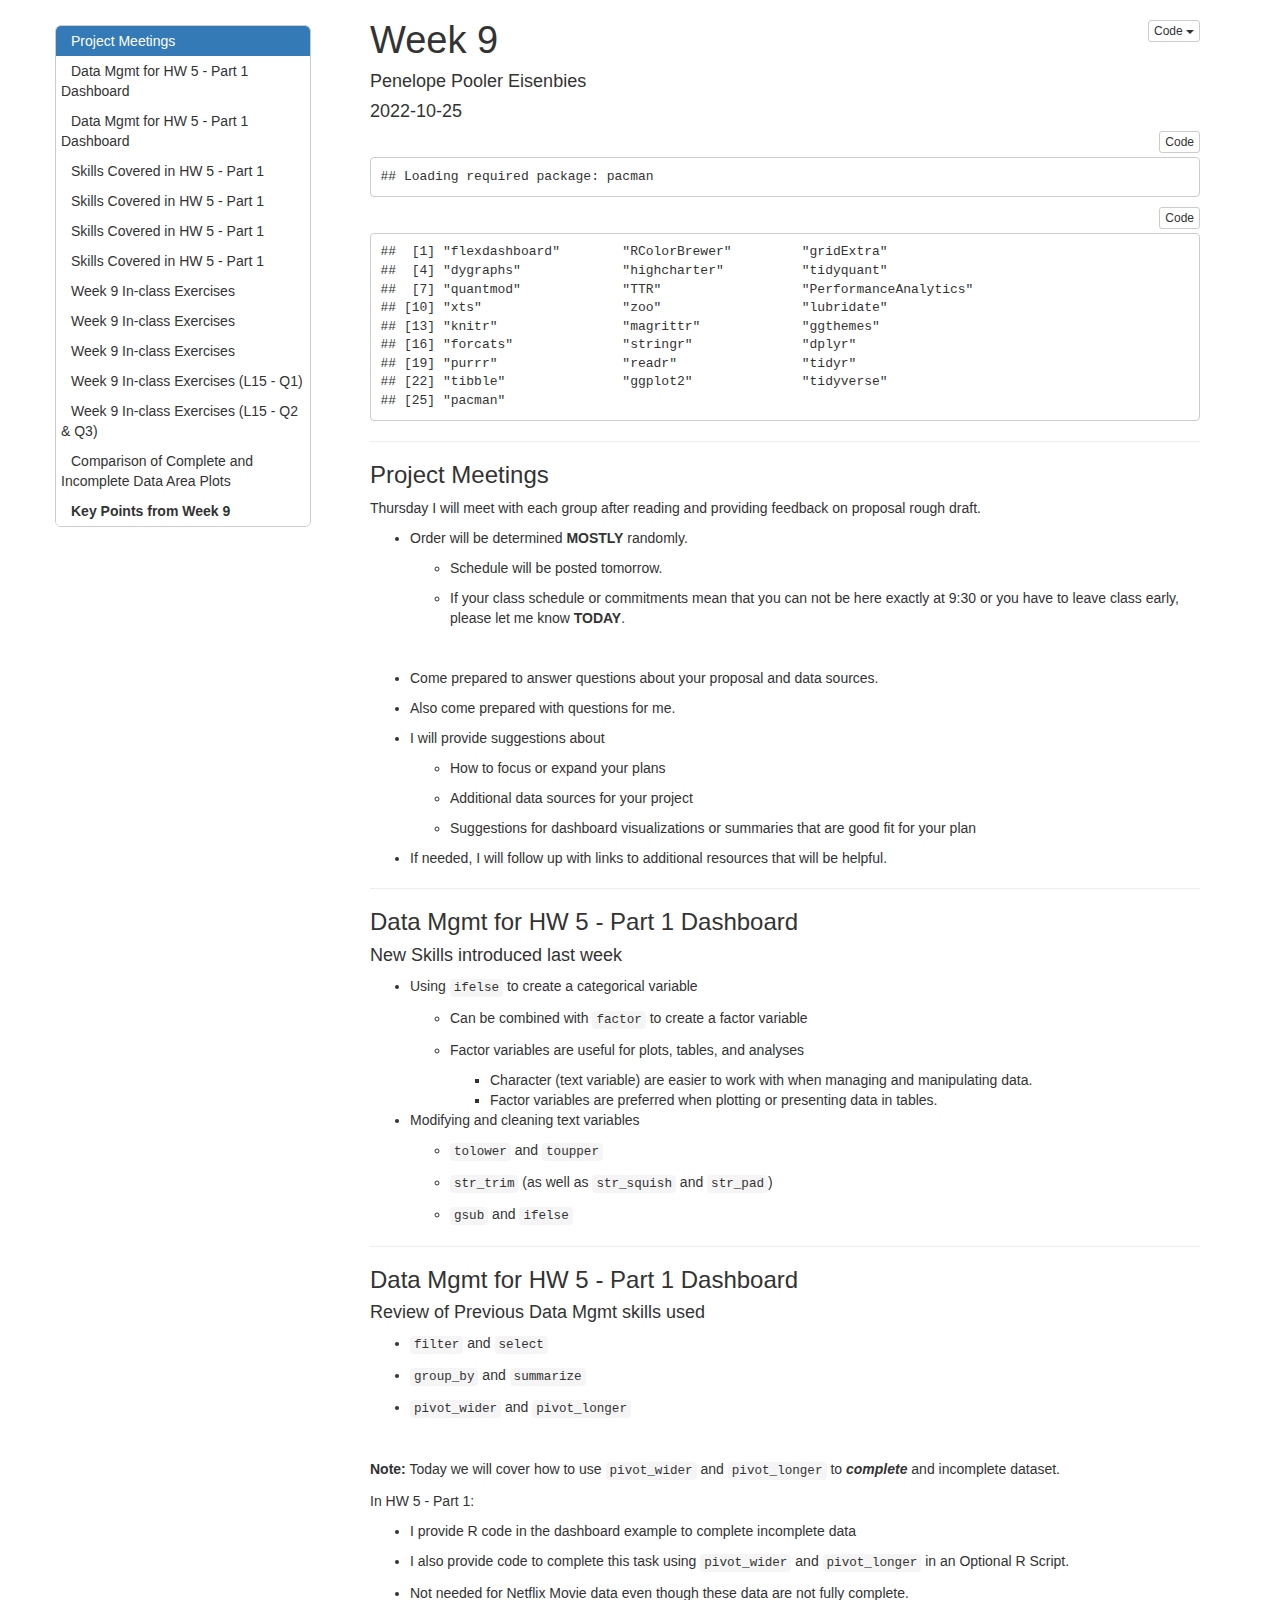
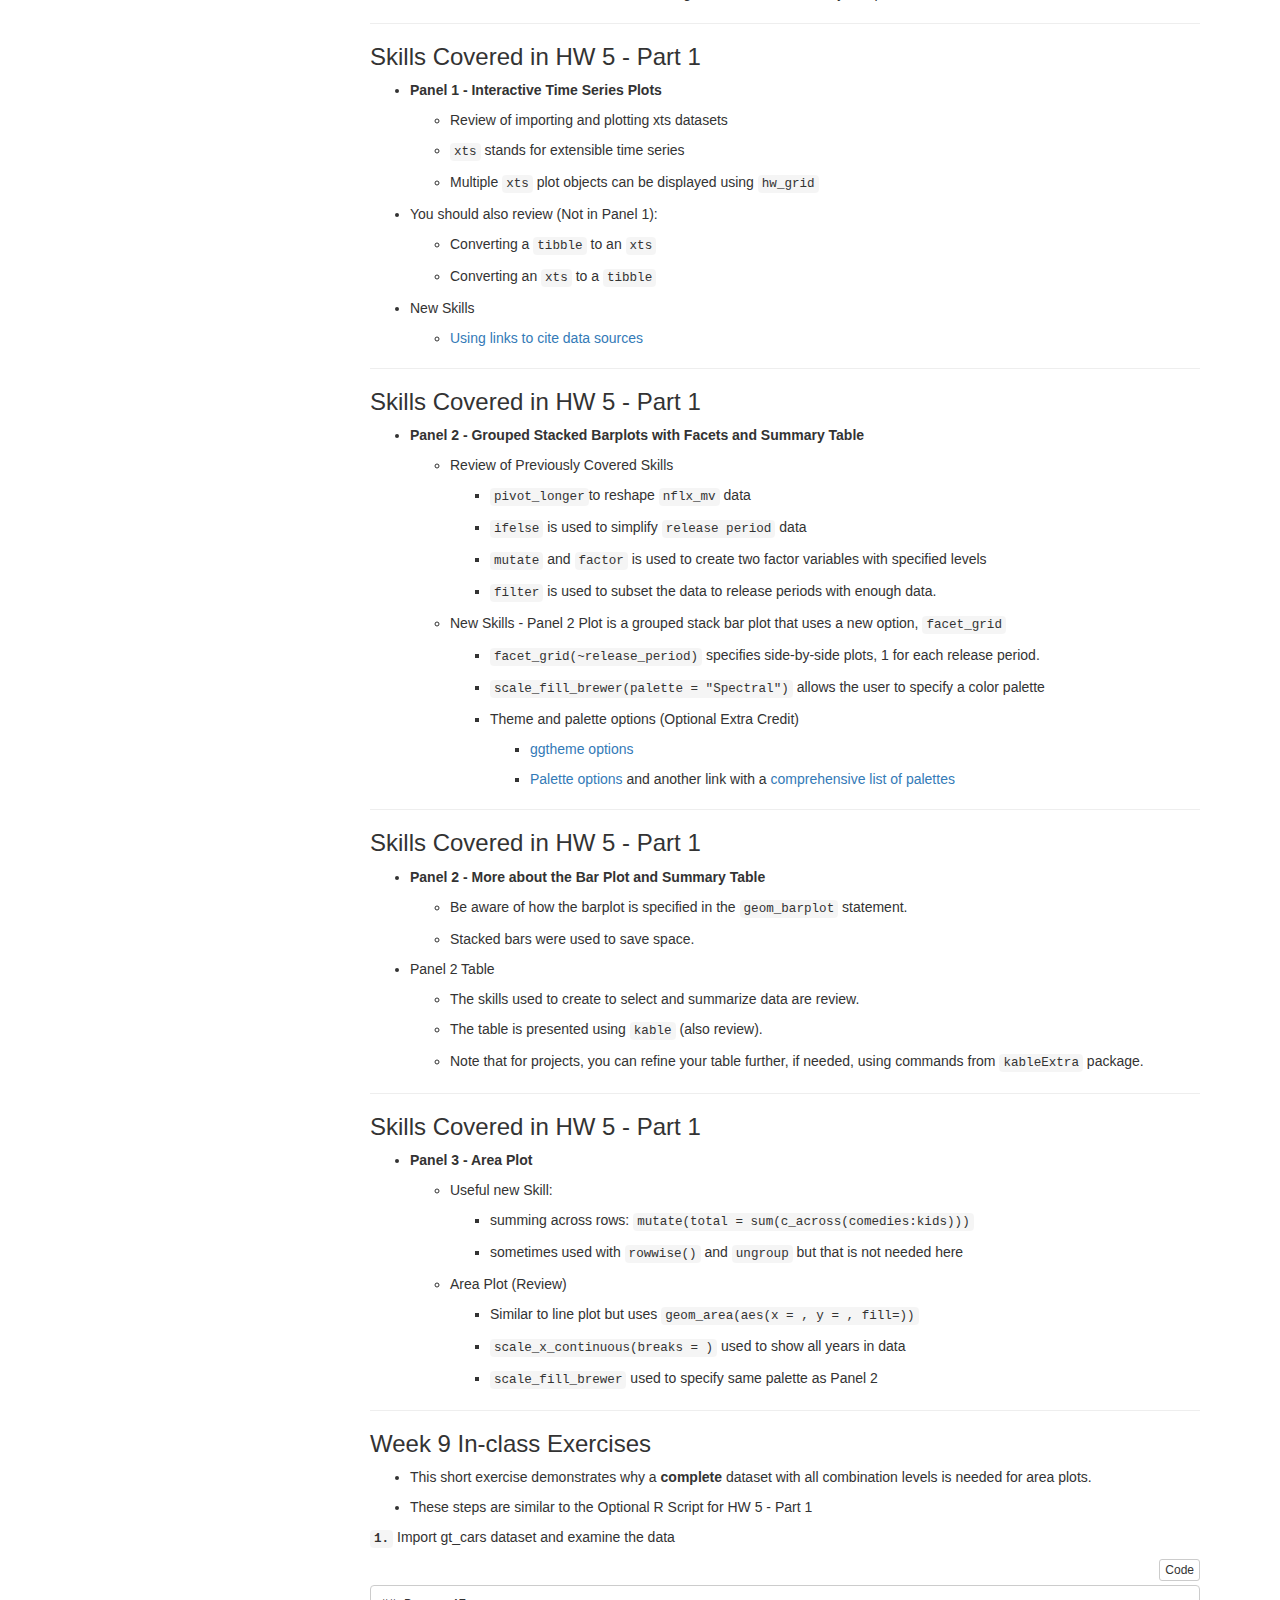
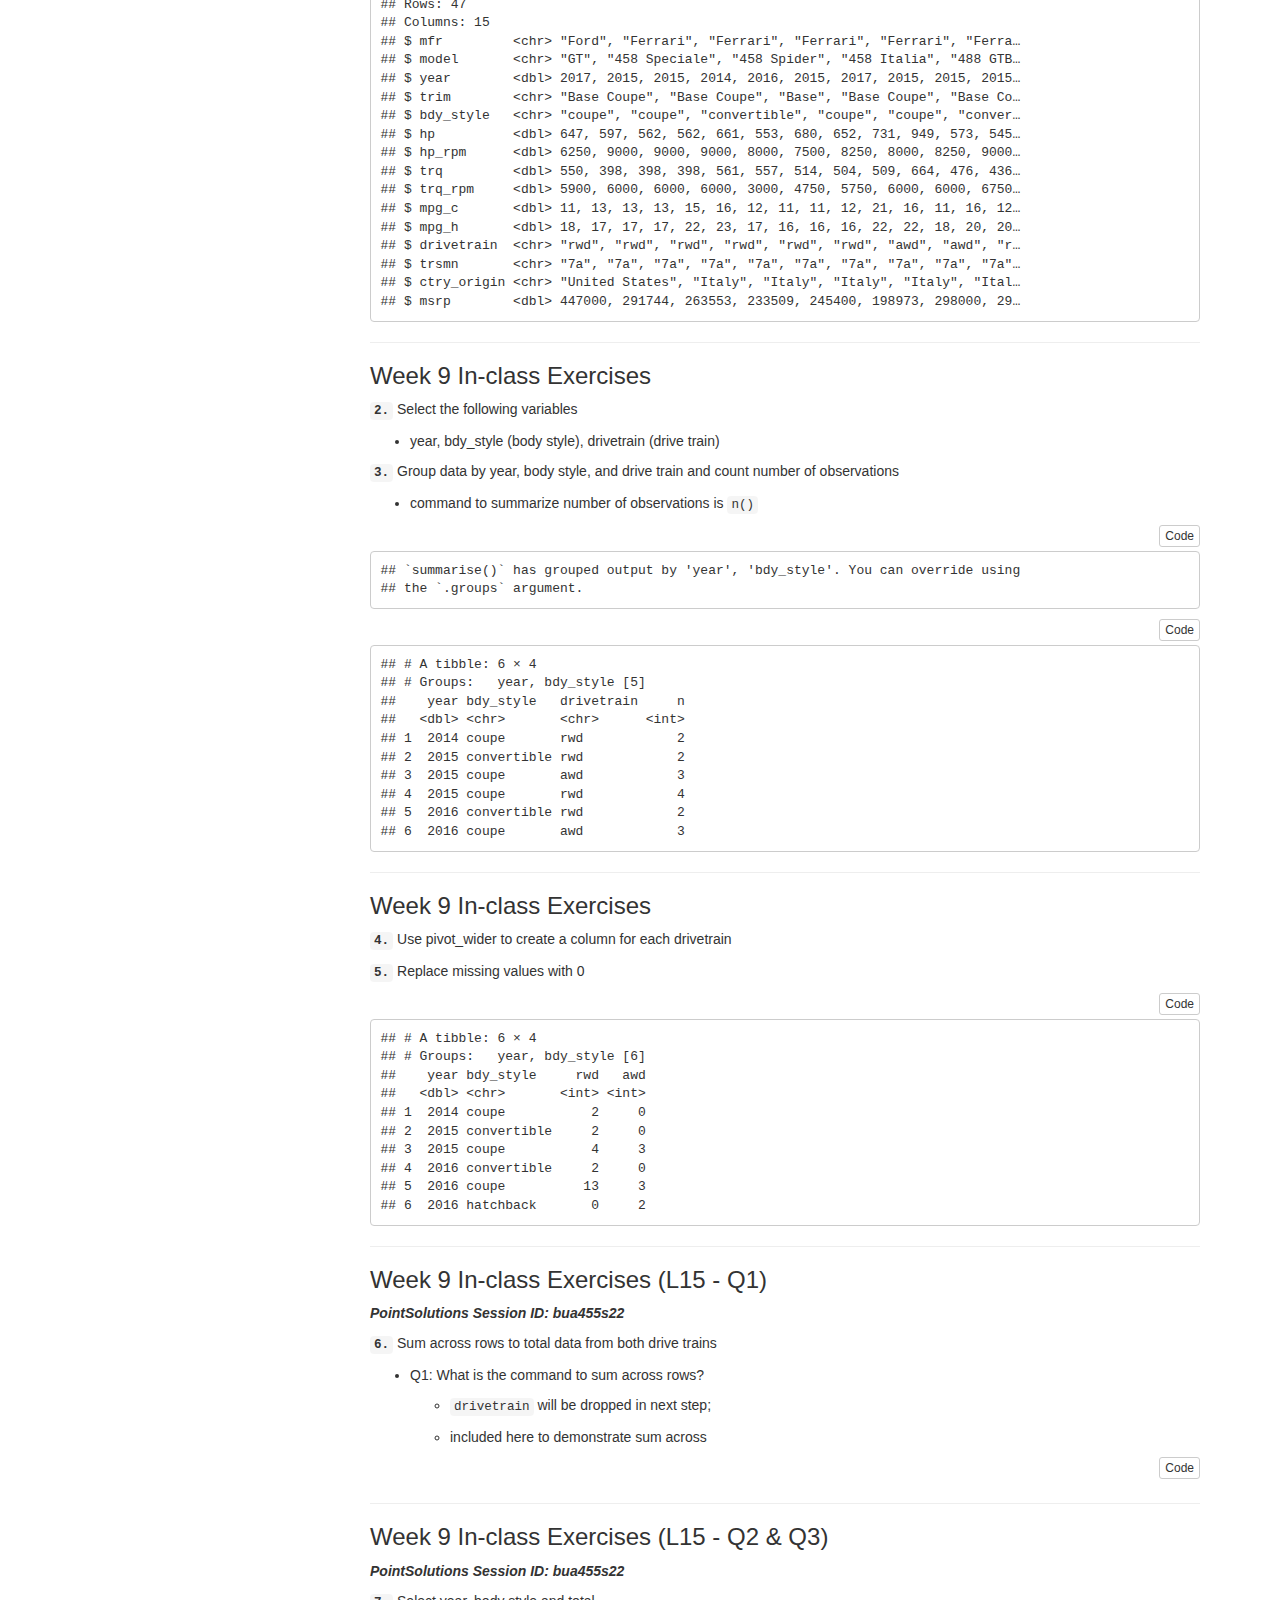
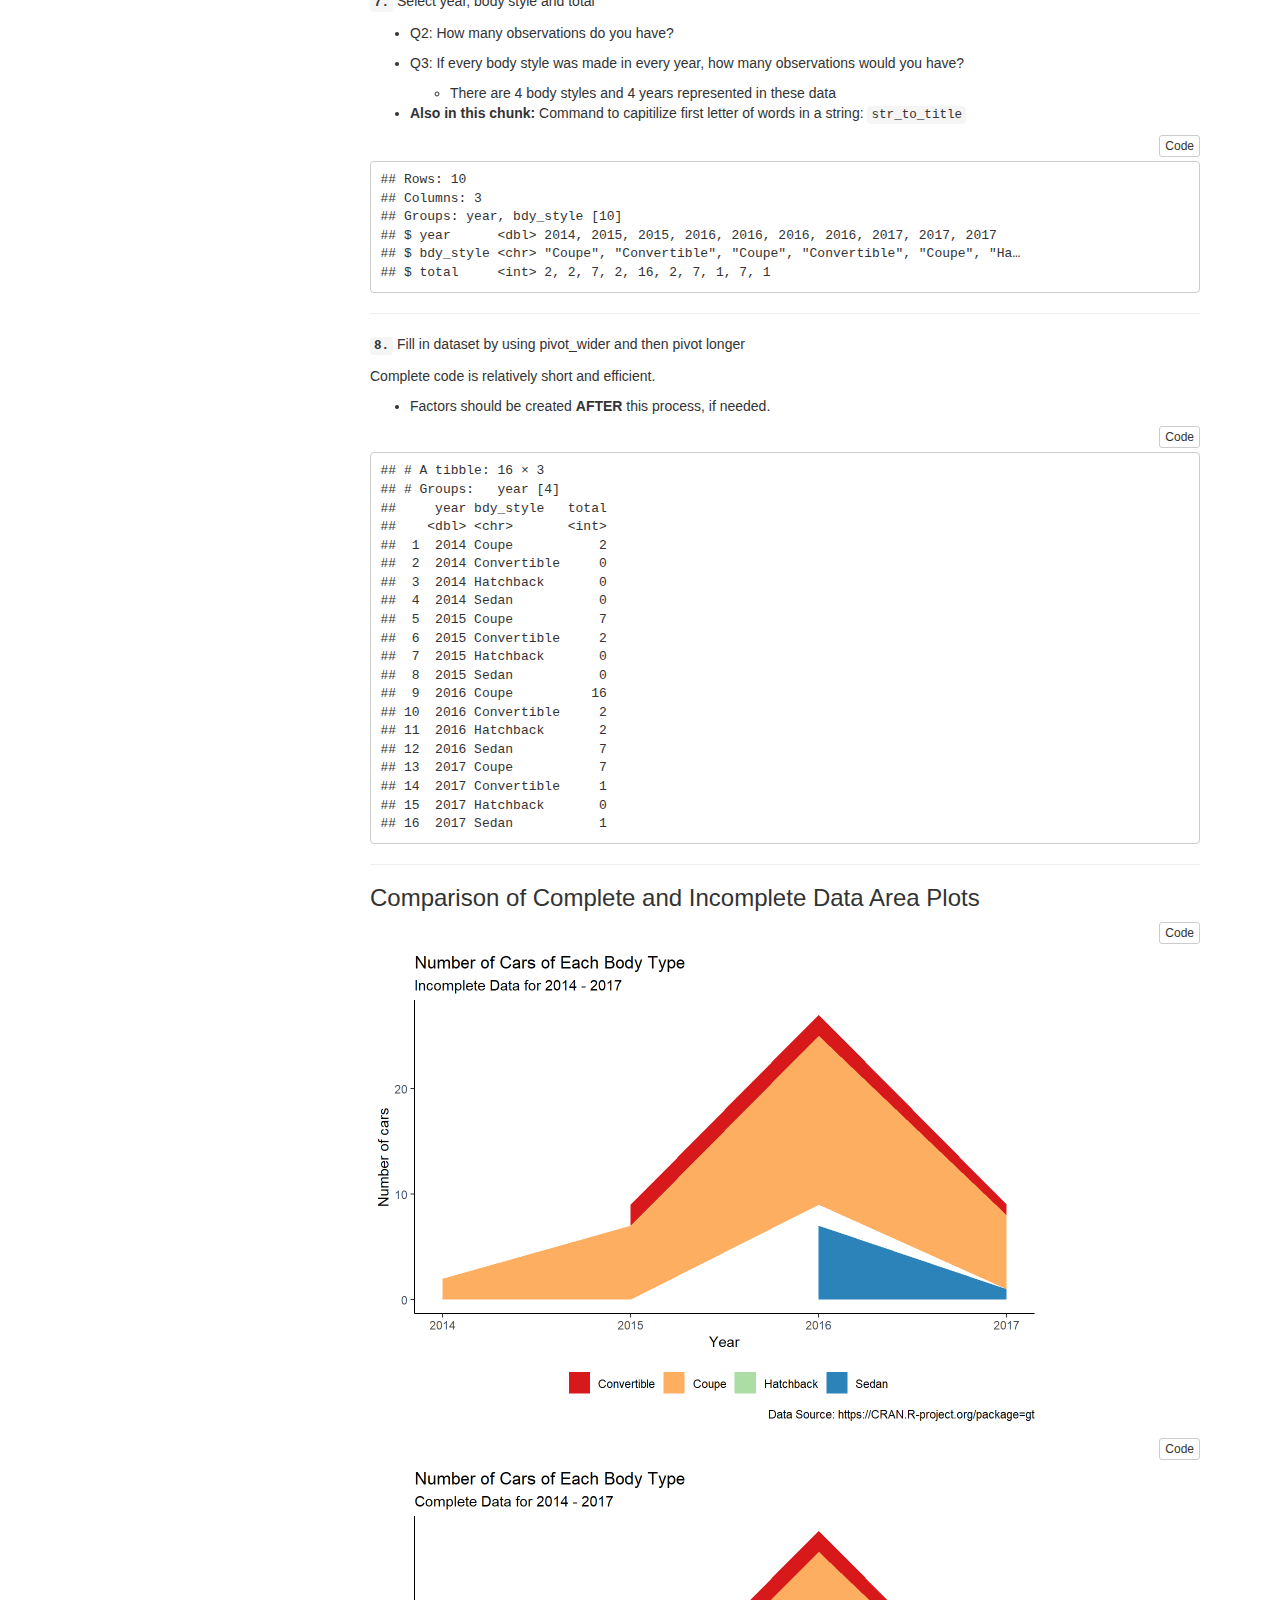
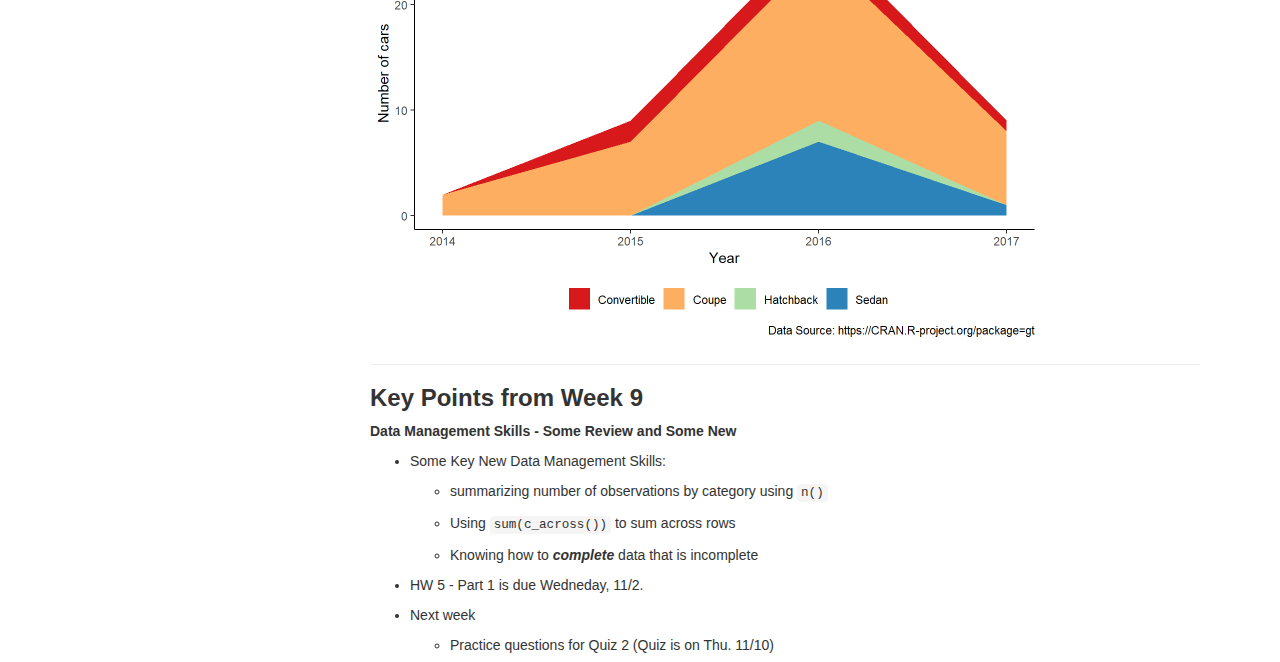
==== docs/code_data_output/BUA_455_Week_9.html @ e2b72da0 "R commit" ====
<!DOCTYPE html>

<html>

<head>

<meta charset="utf-8" />
<meta name="generator" content="pandoc" />
<meta http-equiv="X-UA-Compatible" content="IE=EDGE" />


<meta name="author" content="Penelope Pooler Eisenbies" />

<meta name="date" content="2022-10-25" />

<title>Week 9</title>

<script>// Pandoc 2.9 adds attributes on both header and div. We remove the former (to
// be compatible with the behavior of Pandoc < 2.8).
document.addEventListener('DOMContentLoaded', function(e) {
  var hs = document.querySelectorAll("div.section[class*='level'] > :first-child");
  var i, h, a;
  for (i = 0; i < hs.length; i++) {
    h = hs[i];
    if (!/^h[1-6]$/i.test(h.tagName)) continue;  // it should be a header h1-h6
    a = h.attributes;
    while (a.length > 0) h.removeAttribute(a[0].name);
  }
});
</script>
<script>/*! jQuery v3.6.0 | (c) OpenJS Foundation and other contributors | jquery.org/license */
!function(e,t){"use strict";"object"==typeof module&&"object"==typeof module.exports?module.exports=e.document?t(e,!0):function(e){if(!e.document)throw new Error("jQuery requires a window with a document");return t(e)}:t(e)}("undefined"!=typeof window?window:this,function(C,e){"use strict";var t=[],r=Object.getPrototypeOf,s=t.slice,g=t.flat?function(e){return t.flat.call(e)}:function(e){return t.concat.apply([],e)},u=t.push,i=t.indexOf,n={},o=n.toString,v=n.hasOwnProperty,a=v.toString,l=a.call(Object),y={},m=function(e){return"function"==typeof e&&"number"!=typeof e.nodeType&&"function"!=typeof e.item},x=function(e){return null!=e&&e===e.window},E=C.document,c={type:!0,src:!0,nonce:!0,noModule:!0};function b(e,t,n){var r,i,o=(n=n||E).createElement("script");if(o.text=e,t)for(r in c)(i=t[r]||t.getAttribute&&t.getAttribute(r))&&o.setAttribute(r,i);n.head.appendChild(o).parentNode.removeChild(o)}function w(e){return null==e?e+"":"object"==typeof e||"function"==typeof e?n[o.call(e)]||"object":typeof e}var f="3.6.0",S=function(e,t){return new S.fn.init(e,t)};function p(e){var t=!!e&&"length"in e&&e.length,n=w(e);return!m(e)&&!x(e)&&("array"===n||0===t||"number"==typeof t&&0<t&&t-1 in e)}S.fn=S.prototype={jquery:f,constructor:S,length:0,toArray:function(){return s.call(this)},get:function(e){return null==e?s.call(this):e<0?this[e+this.length]:this[e]},pushStack:function(e){var t=S.merge(this.constructor(),e);return t.prevObject=this,t},each:function(e){return S.each(this,e)},map:function(n){return this.pushStack(S.map(this,function(e,t){return n.call(e,t,e)}))},slice:function(){return this.pushStack(s.apply(this,arguments))},first:function(){return this.eq(0)},last:function(){return this.eq(-1)},even:function(){return this.pushStack(S.grep(this,function(e,t){return(t+1)%2}))},odd:function(){return this.pushStack(S.grep(this,function(e,t){return t%2}))},eq:function(e){var t=this.length,n=+e+(e<0?t:0);return this.pushStack(0<=n&&n<t?[this[n]]:[])},end:function(){return this.prevObject||this.constructor()},push:u,sort:t.sort,splice:t.splice},S.extend=S.fn.extend=function(){var e,t,n,r,i,o,a=arguments[0]||{},s=1,u=arguments.length,l=!1;for("boolean"==typeof a&&(l=a,a=arguments[s]||{},s++),"object"==typeof a||m(a)||(a={}),s===u&&(a=this,s--);s<u;s++)if(null!=(e=arguments[s]))for(t in e)r=e[t],"__proto__"!==t&&a!==r&&(l&&r&&(S.isPlainObject(r)||(i=Array.isArray(r)))?(n=a[t],o=i&&!Array.isArray(n)?[]:i||S.isPlainObject(n)?n:{},i=!1,a[t]=S.extend(l,o,r)):void 0!==r&&(a[t]=r));return a},S.extend({expando:"jQuery"+(f+Math.random()).replace(/\D/g,""),isReady:!0,error:function(e){throw new Error(e)},noop:function(){},isPlainObject:function(e){var t,n;return!(!e||"[object Object]"!==o.call(e))&&(!(t=r(e))||"function"==typeof(n=v.call(t,"constructor")&&t.constructor)&&a.call(n)===l)},isEmptyObject:function(e){var t;for(t in e)return!1;return!0},globalEval:function(e,t,n){b(e,{nonce:t&&t.nonce},n)},each:function(e,t){var n,r=0;if(p(e)){for(n=e.length;r<n;r++)if(!1===t.call(e[r],r,e[r]))break}else for(r in e)if(!1===t.call(e[r],r,e[r]))break;return e},makeArray:function(e,t){var n=t||[];return null!=e&&(p(Object(e))?S.merge(n,"string"==typeof e?[e]:e):u.call(n,e)),n},inArray:function(e,t,n){return null==t?-1:i.call(t,e,n)},merge:function(e,t){for(var n=+t.length,r=0,i=e.length;r<n;r++)e[i++]=t[r];return e.length=i,e},grep:function(e,t,n){for(var r=[],i=0,o=e.length,a=!n;i<o;i++)!t(e[i],i)!==a&&r.push(e[i]);return r},map:function(e,t,n){var r,i,o=0,a=[];if(p(e))for(r=e.length;o<r;o++)null!=(i=t(e[o],o,n))&&a.push(i);else for(o in e)null!=(i=t(e[o],o,n))&&a.push(i);return g(a)},guid:1,support:y}),"function"==typeof Symbol&&(S.fn[Symbol.iterator]=t[Symbol.iterator]),S.each("Boolean Number String Function Array Date RegExp Object Error Symbol".split(" "),function(e,t){n["[object "+t+"]"]=t.toLowerCase()});var d=function(n){var e,d,b,o,i,h,f,g,w,u,l,T,C,a,E,v,s,c,y,S="sizzle"+1*new Date,p=n.document,k=0,r=0,m=ue(),x=ue(),A=ue(),N=ue(),j=function(e,t){return e===t&&(l=!0),0},D={}.hasOwnProperty,t=[],q=t.pop,L=t.push,H=t.push,O=t.slice,P=function(e,t){for(var n=0,r=e.length;n<r;n++)if(e[n]===t)return n;return-1},R="checked|selected|async|autofocus|autoplay|controls|defer|disabled|hidden|ismap|loop|multiple|open|readonly|required|scoped",M="[\\x20\\t\\r\\n\\f]",I="(?:\\\\[\\da-fA-F]{1,6}"+M+"?|\\\\[^\\r\\n\\f]|[\\w-]|[^\0-\\x7f])+",W="\\["+M+"*("+I+")(?:"+M+"*([*^$|!~]?=)"+M+"*(?:'((?:\\\\.|[^\\\\'])*)'|\"((?:\\\\.|[^\\\\\"])*)\"|("+I+"))|)"+M+"*\\]",F=":("+I+")(?:\\((('((?:\\\\.|[^\\\\'])*)'|\"((?:\\\\.|[^\\\\\"])*)\")|((?:\\\\.|[^\\\\()[\\]]|"+W+")*)|.*)\\)|)",B=new RegExp(M+"+","g"),$=new RegExp("^"+M+"+|((?:^|[^\\\\])(?:\\\\.)*)"+M+"+$","g"),_=new RegExp("^"+M+"*,"+M+"*"),z=new RegExp("^"+M+"*([>+~]|"+M+")"+M+"*"),U=new RegExp(M+"|>"),X=new RegExp(F),V=new RegExp("^"+I+"$"),G={ID:new RegExp("^#("+I+")"),CLASS:new RegExp("^\\.("+I+")"),TAG:new RegExp("^("+I+"|[*])"),ATTR:new RegExp("^"+W),PSEUDO:new RegExp("^"+F),CHILD:new RegExp("^:(only|first|last|nth|nth-last)-(child|of-type)(?:\\("+M+"*(even|odd|(([+-]|)(\\d*)n|)"+M+"*(?:([+-]|)"+M+"*(\\d+)|))"+M+"*\\)|)","i"),bool:new RegExp("^(?:"+R+")$","i"),needsContext:new RegExp("^"+M+"*[>+~]|:(even|odd|eq|gt|lt|nth|first|last)(?:\\("+M+"*((?:-\\d)?\\d*)"+M+"*\\)|)(?=[^-]|$)","i")},Y=/HTML$/i,Q=/^(?:input|select|textarea|button)$/i,J=/^h\d$/i,K=/^[^{]+\{\s*\[native \w/,Z=/^(?:#([\w-]+)|(\w+)|\.([\w-]+))$/,ee=/[+~]/,te=new RegExp("\\\\[\\da-fA-F]{1,6}"+M+"?|\\\\([^\\r\\n\\f])","g"),ne=function(e,t){var n="0x"+e.slice(1)-65536;return t||(n<0?String.fromCharCode(n+65536):String.fromCharCode(n>>10|55296,1023&n|56320))},re=/([\0-\x1f\x7f]|^-?\d)|^-$|[^\0-\x1f\x7f-\uFFFF\w-]/g,ie=function(e,t){return t?"\0"===e?"\ufffd":e.slice(0,-1)+"\\"+e.charCodeAt(e.length-1).toString(16)+" ":"\\"+e},oe=function(){T()},ae=be(function(e){return!0===e.disabled&&"fieldset"===e.nodeName.toLowerCase()},{dir:"parentNode",next:"legend"});try{H.apply(t=O.call(p.childNodes),p.childNodes),t[p.childNodes.length].nodeType}catch(e){H={apply:t.length?function(e,t){L.apply(e,O.call(t))}:function(e,t){var n=e.length,r=0;while(e[n++]=t[r++]);e.length=n-1}}}function se(t,e,n,r){var i,o,a,s,u,l,c,f=e&&e.ownerDocument,p=e?e.nodeType:9;if(n=n||[],"string"!=typeof t||!t||1!==p&&9!==p&&11!==p)return n;if(!r&&(T(e),e=e||C,E)){if(11!==p&&(u=Z.exec(t)))if(i=u[1]){if(9===p){if(!(a=e.getElementById(i)))return n;if(a.id===i)return n.push(a),n}else if(f&&(a=f.getElementById(i))&&y(e,a)&&a.id===i)return n.push(a),n}else{if(u[2])return H.apply(n,e.getElementsByTagName(t)),n;if((i=u[3])&&d.getElementsByClassName&&e.getElementsByClassName)return H.apply(n,e.getElementsByClassName(i)),n}if(d.qsa&&!N[t+" "]&&(!v||!v.test(t))&&(1!==p||"object"!==e.nodeName.toLowerCase())){if(c=t,f=e,1===p&&(U.test(t)||z.test(t))){(f=ee.test(t)&&ye(e.parentNode)||e)===e&&d.scope||((s=e.getAttribute("id"))?s=s.replace(re,ie):e.setAttribute("id",s=S)),o=(l=h(t)).length;while(o--)l[o]=(s?"#"+s:":scope")+" "+xe(l[o]);c=l.join(",")}try{return H.apply(n,f.querySelectorAll(c)),n}catch(e){N(t,!0)}finally{s===S&&e.removeAttribute("id")}}}return g(t.replace($,"$1"),e,n,r)}function ue(){var r=[];return function e(t,n){return r.push(t+" ")>b.cacheLength&&delete e[r.shift()],e[t+" "]=n}}function le(e){return e[S]=!0,e}function ce(e){var t=C.createElement("fieldset");try{return!!e(t)}catch(e){return!1}finally{t.parentNode&&t.parentNode.removeChild(t),t=null}}function fe(e,t){var n=e.split("|"),r=n.length;while(r--)b.attrHandle[n[r]]=t}function pe(e,t){var n=t&&e,r=n&&1===e.nodeType&&1===t.nodeType&&e.sourceIndex-t.sourceIndex;if(r)return r;if(n)while(n=n.nextSibling)if(n===t)return-1;return e?1:-1}function de(t){return function(e){return"input"===e.nodeName.toLowerCase()&&e.type===t}}function he(n){return function(e){var t=e.nodeName.toLowerCase();return("input"===t||"button"===t)&&e.type===n}}function ge(t){return function(e){return"form"in e?e.parentNode&&!1===e.disabled?"label"in e?"label"in e.parentNode?e.parentNode.disabled===t:e.disabled===t:e.isDisabled===t||e.isDisabled!==!t&&ae(e)===t:e.disabled===t:"label"in e&&e.disabled===t}}function ve(a){return le(function(o){return o=+o,le(function(e,t){var n,r=a([],e.length,o),i=r.length;while(i--)e[n=r[i]]&&(e[n]=!(t[n]=e[n]))})})}function ye(e){return e&&"undefined"!=typeof e.getElementsByTagName&&e}for(e in d=se.support={},i=se.isXML=function(e){var t=e&&e.namespaceURI,n=e&&(e.ownerDocument||e).documentElement;return!Y.test(t||n&&n.nodeName||"HTML")},T=se.setDocument=function(e){var t,n,r=e?e.ownerDocument||e:p;return r!=C&&9===r.nodeType&&r.documentElement&&(a=(C=r).documentElement,E=!i(C),p!=C&&(n=C.defaultView)&&n.top!==n&&(n.addEventListener?n.addEventListener("unload",oe,!1):n.attachEvent&&n.attachEvent("onunload",oe)),d.scope=ce(function(e){return a.appendChild(e).appendChild(C.createElement("div")),"undefined"!=typeof e.querySelectorAll&&!e.querySelectorAll(":scope fieldset div").length}),d.attributes=ce(function(e){return e.className="i",!e.getAttribute("className")}),d.getElementsByTagName=ce(function(e){return e.appendChild(C.createComment("")),!e.getElementsByTagName("*").length}),d.getElementsByClassName=K.test(C.getElementsByClassName),d.getById=ce(function(e){return a.appendChild(e).id=S,!C.getElementsByName||!C.getElementsByName(S).length}),d.getById?(b.filter.ID=function(e){var t=e.replace(te,ne);return function(e){return e.getAttribute("id")===t}},b.find.ID=function(e,t){if("undefined"!=typeof t.getElementById&&E){var n=t.getElementById(e);return n?[n]:[]}}):(b.filter.ID=function(e){var n=e.replace(te,ne);return function(e){var t="undefined"!=typeof e.getAttributeNode&&e.getAttributeNode("id");return t&&t.value===n}},b.find.ID=function(e,t){if("undefined"!=typeof t.getElementById&&E){var n,r,i,o=t.getElementById(e);if(o){if((n=o.getAttributeNode("id"))&&n.value===e)return[o];i=t.getElementsByName(e),r=0;while(o=i[r++])if((n=o.getAttributeNode("id"))&&n.value===e)return[o]}return[]}}),b.find.TAG=d.getElementsByTagName?function(e,t){return"undefined"!=typeof t.getElementsByTagName?t.getElementsByTagName(e):d.qsa?t.querySelectorAll(e):void 0}:function(e,t){var n,r=[],i=0,o=t.getElementsByTagName(e);if("*"===e){while(n=o[i++])1===n.nodeType&&r.push(n);return r}return o},b.find.CLASS=d.getElementsByClassName&&function(e,t){if("undefined"!=typeof t.getElementsByClassName&&E)return t.getElementsByClassName(e)},s=[],v=[],(d.qsa=K.test(C.querySelectorAll))&&(ce(function(e){var t;a.appendChild(e).innerHTML="<a id='"+S+"'></a><select id='"+S+"-\r\\' msallowcapture=''><option selected=''></option></select>",e.querySelectorAll("[msallowcapture^='']").length&&v.push("[*^$]="+M+"*(?:''|\"\")"),e.querySelectorAll("[selected]").length||v.push("\\["+M+"*(?:value|"+R+")"),e.querySelectorAll("[id~="+S+"-]").length||v.push("~="),(t=C.createElement("input")).setAttribute("name",""),e.appendChild(t),e.querySelectorAll("[name='']").length||v.push("\\["+M+"*name"+M+"*="+M+"*(?:''|\"\")"),e.querySelectorAll(":checked").length||v.push(":checked"),e.querySelectorAll("a#"+S+"+*").length||v.push(".#.+[+~]"),e.querySelectorAll("\\\f"),v.push("[\\r\\n\\f]")}),ce(function(e){e.innerHTML="<a href='' disabled='disabled'></a><select disabled='disabled'><option/></select>";var t=C.createElement("input");t.setAttribute("type","hidden"),e.appendChild(t).setAttribute("name","D"),e.querySelectorAll("[name=d]").length&&v.push("name"+M+"*[*^$|!~]?="),2!==e.querySelectorAll(":enabled").length&&v.push(":enabled",":disabled"),a.appendChild(e).disabled=!0,2!==e.querySelectorAll(":disabled").length&&v.push(":enabled",":disabled"),e.querySelectorAll("*,:x"),v.push(",.*:")})),(d.matchesSelector=K.test(c=a.matches||a.webkitMatchesSelector||a.mozMatchesSelector||a.oMatchesSelector||a.msMatchesSelector))&&ce(function(e){d.disconnectedMatch=c.call(e,"*"),c.call(e,"[s!='']:x"),s.push("!=",F)}),v=v.length&&new RegExp(v.join("|")),s=s.length&&new RegExp(s.join("|")),t=K.test(a.compareDocumentPosition),y=t||K.test(a.contains)?function(e,t){var n=9===e.nodeType?e.documentElement:e,r=t&&t.parentNode;return e===r||!(!r||1!==r.nodeType||!(n.contains?n.contains(r):e.compareDocumentPosition&&16&e.compareDocumentPosition(r)))}:function(e,t){if(t)while(t=t.parentNode)if(t===e)return!0;return!1},j=t?function(e,t){if(e===t)return l=!0,0;var n=!e.compareDocumentPosition-!t.compareDocumentPosition;return n||(1&(n=(e.ownerDocument||e)==(t.ownerDocument||t)?e.compareDocumentPosition(t):1)||!d.sortDetached&&t.compareDocumentPosition(e)===n?e==C||e.ownerDocument==p&&y(p,e)?-1:t==C||t.ownerDocument==p&&y(p,t)?1:u?P(u,e)-P(u,t):0:4&n?-1:1)}:function(e,t){if(e===t)return l=!0,0;var n,r=0,i=e.parentNode,o=t.parentNode,a=[e],s=[t];if(!i||!o)return e==C?-1:t==C?1:i?-1:o?1:u?P(u,e)-P(u,t):0;if(i===o)return pe(e,t);n=e;while(n=n.parentNode)a.unshift(n);n=t;while(n=n.parentNode)s.unshift(n);while(a[r]===s[r])r++;return r?pe(a[r],s[r]):a[r]==p?-1:s[r]==p?1:0}),C},se.matches=function(e,t){return se(e,null,null,t)},se.matchesSelector=function(e,t){if(T(e),d.matchesSelector&&E&&!N[t+" "]&&(!s||!s.test(t))&&(!v||!v.test(t)))try{var n=c.call(e,t);if(n||d.disconnectedMatch||e.document&&11!==e.document.nodeType)return n}catch(e){N(t,!0)}return 0<se(t,C,null,[e]).length},se.contains=function(e,t){return(e.ownerDocument||e)!=C&&T(e),y(e,t)},se.attr=function(e,t){(e.ownerDocument||e)!=C&&T(e);var n=b.attrHandle[t.toLowerCase()],r=n&&D.call(b.attrHandle,t.toLowerCase())?n(e,t,!E):void 0;return void 0!==r?r:d.attributes||!E?e.getAttribute(t):(r=e.getAttributeNode(t))&&r.specified?r.value:null},se.escape=function(e){return(e+"").replace(re,ie)},se.error=function(e){throw new Error("Syntax error, unrecognized expression: "+e)},se.uniqueSort=function(e){var t,n=[],r=0,i=0;if(l=!d.detectDuplicates,u=!d.sortStable&&e.slice(0),e.sort(j),l){while(t=e[i++])t===e[i]&&(r=n.push(i));while(r--)e.splice(n[r],1)}return u=null,e},o=se.getText=function(e){var t,n="",r=0,i=e.nodeType;if(i){if(1===i||9===i||11===i){if("string"==typeof e.textContent)return e.textContent;for(e=e.firstChild;e;e=e.nextSibling)n+=o(e)}else if(3===i||4===i)return e.nodeValue}else while(t=e[r++])n+=o(t);return n},(b=se.selectors={cacheLength:50,createPseudo:le,match:G,attrHandle:{},find:{},relative:{">":{dir:"parentNode",first:!0}," ":{dir:"parentNode"},"+":{dir:"previousSibling",first:!0},"~":{dir:"previousSibling"}},preFilter:{ATTR:function(e){return e[1]=e[1].replace(te,ne),e[3]=(e[3]||e[4]||e[5]||"").replace(te,ne),"~="===e[2]&&(e[3]=" "+e[3]+" "),e.slice(0,4)},CHILD:function(e){return e[1]=e[1].toLowerCase(),"nth"===e[1].slice(0,3)?(e[3]||se.error(e[0]),e[4]=+(e[4]?e[5]+(e[6]||1):2*("even"===e[3]||"odd"===e[3])),e[5]=+(e[7]+e[8]||"odd"===e[3])):e[3]&&se.error(e[0]),e},PSEUDO:function(e){var t,n=!e[6]&&e[2];return G.CHILD.test(e[0])?null:(e[3]?e[2]=e[4]||e[5]||"":n&&X.test(n)&&(t=h(n,!0))&&(t=n.indexOf(")",n.length-t)-n.length)&&(e[0]=e[0].slice(0,t),e[2]=n.slice(0,t)),e.slice(0,3))}},filter:{TAG:function(e){var t=e.replace(te,ne).toLowerCase();return"*"===e?function(){return!0}:function(e){return e.nodeName&&e.nodeName.toLowerCase()===t}},CLASS:function(e){var t=m[e+" "];return t||(t=new RegExp("(^|"+M+")"+e+"("+M+"|$)"))&&m(e,function(e){return t.test("string"==typeof e.className&&e.className||"undefined"!=typeof e.getAttribute&&e.getAttribute("class")||"")})},ATTR:function(n,r,i){return function(e){var t=se.attr(e,n);return null==t?"!="===r:!r||(t+="","="===r?t===i:"!="===r?t!==i:"^="===r?i&&0===t.indexOf(i):"*="===r?i&&-1<t.indexOf(i):"$="===r?i&&t.slice(-i.length)===i:"~="===r?-1<(" "+t.replace(B," ")+" ").indexOf(i):"|="===r&&(t===i||t.slice(0,i.length+1)===i+"-"))}},CHILD:function(h,e,t,g,v){var y="nth"!==h.slice(0,3),m="last"!==h.slice(-4),x="of-type"===e;return 1===g&&0===v?function(e){return!!e.parentNode}:function(e,t,n){var r,i,o,a,s,u,l=y!==m?"nextSibling":"previousSibling",c=e.parentNode,f=x&&e.nodeName.toLowerCase(),p=!n&&!x,d=!1;if(c){if(y){while(l){a=e;while(a=a[l])if(x?a.nodeName.toLowerCase()===f:1===a.nodeType)return!1;u=l="only"===h&&!u&&"nextSibling"}return!0}if(u=[m?c.firstChild:c.lastChild],m&&p){d=(s=(r=(i=(o=(a=c)[S]||(a[S]={}))[a.uniqueID]||(o[a.uniqueID]={}))[h]||[])[0]===k&&r[1])&&r[2],a=s&&c.childNodes[s];while(a=++s&&a&&a[l]||(d=s=0)||u.pop())if(1===a.nodeType&&++d&&a===e){i[h]=[k,s,d];break}}else if(p&&(d=s=(r=(i=(o=(a=e)[S]||(a[S]={}))[a.uniqueID]||(o[a.uniqueID]={}))[h]||[])[0]===k&&r[1]),!1===d)while(a=++s&&a&&a[l]||(d=s=0)||u.pop())if((x?a.nodeName.toLowerCase()===f:1===a.nodeType)&&++d&&(p&&((i=(o=a[S]||(a[S]={}))[a.uniqueID]||(o[a.uniqueID]={}))[h]=[k,d]),a===e))break;return(d-=v)===g||d%g==0&&0<=d/g}}},PSEUDO:function(e,o){var t,a=b.pseudos[e]||b.setFilters[e.toLowerCase()]||se.error("unsupported pseudo: "+e);return a[S]?a(o):1<a.length?(t=[e,e,"",o],b.setFilters.hasOwnProperty(e.toLowerCase())?le(function(e,t){var n,r=a(e,o),i=r.length;while(i--)e[n=P(e,r[i])]=!(t[n]=r[i])}):function(e){return a(e,0,t)}):a}},pseudos:{not:le(function(e){var r=[],i=[],s=f(e.replace($,"$1"));return s[S]?le(function(e,t,n,r){var i,o=s(e,null,r,[]),a=e.length;while(a--)(i=o[a])&&(e[a]=!(t[a]=i))}):function(e,t,n){return r[0]=e,s(r,null,n,i),r[0]=null,!i.pop()}}),has:le(function(t){return function(e){return 0<se(t,e).length}}),contains:le(function(t){return t=t.replace(te,ne),function(e){return-1<(e.textContent||o(e)).indexOf(t)}}),lang:le(function(n){return V.test(n||"")||se.error("unsupported lang: "+n),n=n.replace(te,ne).toLowerCase(),function(e){var t;do{if(t=E?e.lang:e.getAttribute("xml:lang")||e.getAttribute("lang"))return(t=t.toLowerCase())===n||0===t.indexOf(n+"-")}while((e=e.parentNode)&&1===e.nodeType);return!1}}),target:function(e){var t=n.location&&n.location.hash;return t&&t.slice(1)===e.id},root:function(e){return e===a},focus:function(e){return e===C.activeElement&&(!C.hasFocus||C.hasFocus())&&!!(e.type||e.href||~e.tabIndex)},enabled:ge(!1),disabled:ge(!0),checked:function(e){var t=e.nodeName.toLowerCase();return"input"===t&&!!e.checked||"option"===t&&!!e.selected},selected:function(e){return e.parentNode&&e.parentNode.selectedIndex,!0===e.selected},empty:function(e){for(e=e.firstChild;e;e=e.nextSibling)if(e.nodeType<6)return!1;return!0},parent:function(e){return!b.pseudos.empty(e)},header:function(e){return J.test(e.nodeName)},input:function(e){return Q.test(e.nodeName)},button:function(e){var t=e.nodeName.toLowerCase();return"input"===t&&"button"===e.type||"button"===t},text:function(e){var t;return"input"===e.nodeName.toLowerCase()&&"text"===e.type&&(null==(t=e.getAttribute("type"))||"text"===t.toLowerCase())},first:ve(function(){return[0]}),last:ve(function(e,t){return[t-1]}),eq:ve(function(e,t,n){return[n<0?n+t:n]}),even:ve(function(e,t){for(var n=0;n<t;n+=2)e.push(n);return e}),odd:ve(function(e,t){for(var n=1;n<t;n+=2)e.push(n);return e}),lt:ve(function(e,t,n){for(var r=n<0?n+t:t<n?t:n;0<=--r;)e.push(r);return e}),gt:ve(function(e,t,n){for(var r=n<0?n+t:n;++r<t;)e.push(r);return e})}}).pseudos.nth=b.pseudos.eq,{radio:!0,checkbox:!0,file:!0,password:!0,image:!0})b.pseudos[e]=de(e);for(e in{submit:!0,reset:!0})b.pseudos[e]=he(e);function me(){}function xe(e){for(var t=0,n=e.length,r="";t<n;t++)r+=e[t].value;return r}function be(s,e,t){var u=e.dir,l=e.next,c=l||u,f=t&&"parentNode"===c,p=r++;return e.first?function(e,t,n){while(e=e[u])if(1===e.nodeType||f)return s(e,t,n);return!1}:function(e,t,n){var r,i,o,a=[k,p];if(n){while(e=e[u])if((1===e.nodeType||f)&&s(e,t,n))return!0}else while(e=e[u])if(1===e.nodeType||f)if(i=(o=e[S]||(e[S]={}))[e.uniqueID]||(o[e.uniqueID]={}),l&&l===e.nodeName.toLowerCase())e=e[u]||e;else{if((r=i[c])&&r[0]===k&&r[1]===p)return a[2]=r[2];if((i[c]=a)[2]=s(e,t,n))return!0}return!1}}function we(i){return 1<i.length?function(e,t,n){var r=i.length;while(r--)if(!i[r](e,t,n))return!1;return!0}:i[0]}function Te(e,t,n,r,i){for(var o,a=[],s=0,u=e.length,l=null!=t;s<u;s++)(o=e[s])&&(n&&!n(o,r,i)||(a.push(o),l&&t.push(s)));return a}function Ce(d,h,g,v,y,e){return v&&!v[S]&&(v=Ce(v)),y&&!y[S]&&(y=Ce(y,e)),le(function(e,t,n,r){var i,o,a,s=[],u=[],l=t.length,c=e||function(e,t,n){for(var r=0,i=t.length;r<i;r++)se(e,t[r],n);return n}(h||"*",n.nodeType?[n]:n,[]),f=!d||!e&&h?c:Te(c,s,d,n,r),p=g?y||(e?d:l||v)?[]:t:f;if(g&&g(f,p,n,r),v){i=Te(p,u),v(i,[],n,r),o=i.length;while(o--)(a=i[o])&&(p[u[o]]=!(f[u[o]]=a))}if(e){if(y||d){if(y){i=[],o=p.length;while(o--)(a=p[o])&&i.push(f[o]=a);y(null,p=[],i,r)}o=p.length;while(o--)(a=p[o])&&-1<(i=y?P(e,a):s[o])&&(e[i]=!(t[i]=a))}}else p=Te(p===t?p.splice(l,p.length):p),y?y(null,t,p,r):H.apply(t,p)})}function Ee(e){for(var i,t,n,r=e.length,o=b.relative[e[0].type],a=o||b.relative[" "],s=o?1:0,u=be(function(e){return e===i},a,!0),l=be(function(e){return-1<P(i,e)},a,!0),c=[function(e,t,n){var r=!o&&(n||t!==w)||((i=t).nodeType?u(e,t,n):l(e,t,n));return i=null,r}];s<r;s++)if(t=b.relative[e[s].type])c=[be(we(c),t)];else{if((t=b.filter[e[s].type].apply(null,e[s].matches))[S]){for(n=++s;n<r;n++)if(b.relative[e[n].type])break;return Ce(1<s&&we(c),1<s&&xe(e.slice(0,s-1).concat({value:" "===e[s-2].type?"*":""})).replace($,"$1"),t,s<n&&Ee(e.slice(s,n)),n<r&&Ee(e=e.slice(n)),n<r&&xe(e))}c.push(t)}return we(c)}return me.prototype=b.filters=b.pseudos,b.setFilters=new me,h=se.tokenize=function(e,t){var n,r,i,o,a,s,u,l=x[e+" "];if(l)return t?0:l.slice(0);a=e,s=[],u=b.preFilter;while(a){for(o in n&&!(r=_.exec(a))||(r&&(a=a.slice(r[0].length)||a),s.push(i=[])),n=!1,(r=z.exec(a))&&(n=r.shift(),i.push({value:n,type:r[0].replace($," ")}),a=a.slice(n.length)),b.filter)!(r=G[o].exec(a))||u[o]&&!(r=u[o](r))||(n=r.shift(),i.push({value:n,type:o,matches:r}),a=a.slice(n.length));if(!n)break}return t?a.length:a?se.error(e):x(e,s).slice(0)},f=se.compile=function(e,t){var n,v,y,m,x,r,i=[],o=[],a=A[e+" "];if(!a){t||(t=h(e)),n=t.length;while(n--)(a=Ee(t[n]))[S]?i.push(a):o.push(a);(a=A(e,(v=o,m=0<(y=i).length,x=0<v.length,r=function(e,t,n,r,i){var o,a,s,u=0,l="0",c=e&&[],f=[],p=w,d=e||x&&b.find.TAG("*",i),h=k+=null==p?1:Math.random()||.1,g=d.length;for(i&&(w=t==C||t||i);l!==g&&null!=(o=d[l]);l++){if(x&&o){a=0,t||o.ownerDocument==C||(T(o),n=!E);while(s=v[a++])if(s(o,t||C,n)){r.push(o);break}i&&(k=h)}m&&((o=!s&&o)&&u--,e&&c.push(o))}if(u+=l,m&&l!==u){a=0;while(s=y[a++])s(c,f,t,n);if(e){if(0<u)while(l--)c[l]||f[l]||(f[l]=q.call(r));f=Te(f)}H.apply(r,f),i&&!e&&0<f.length&&1<u+y.length&&se.uniqueSort(r)}return i&&(k=h,w=p),c},m?le(r):r))).selector=e}return a},g=se.select=function(e,t,n,r){var i,o,a,s,u,l="function"==typeof e&&e,c=!r&&h(e=l.selector||e);if(n=n||[],1===c.length){if(2<(o=c[0]=c[0].slice(0)).length&&"ID"===(a=o[0]).type&&9===t.nodeType&&E&&b.relative[o[1].type]){if(!(t=(b.find.ID(a.matches[0].replace(te,ne),t)||[])[0]))return n;l&&(t=t.parentNode),e=e.slice(o.shift().value.length)}i=G.needsContext.test(e)?0:o.length;while(i--){if(a=o[i],b.relative[s=a.type])break;if((u=b.find[s])&&(r=u(a.matches[0].replace(te,ne),ee.test(o[0].type)&&ye(t.parentNode)||t))){if(o.splice(i,1),!(e=r.length&&xe(o)))return H.apply(n,r),n;break}}}return(l||f(e,c))(r,t,!E,n,!t||ee.test(e)&&ye(t.parentNode)||t),n},d.sortStable=S.split("").sort(j).join("")===S,d.detectDuplicates=!!l,T(),d.sortDetached=ce(function(e){return 1&e.compareDocumentPosition(C.createElement("fieldset"))}),ce(function(e){return e.innerHTML="<a href='#'></a>","#"===e.firstChild.getAttribute("href")})||fe("type|href|height|width",function(e,t,n){if(!n)return e.getAttribute(t,"type"===t.toLowerCase()?1:2)}),d.attributes&&ce(function(e){return e.innerHTML="<input/>",e.firstChild.setAttribute("value",""),""===e.firstChild.getAttribute("value")})||fe("value",function(e,t,n){if(!n&&"input"===e.nodeName.toLowerCase())return e.defaultValue}),ce(function(e){return null==e.getAttribute("disabled")})||fe(R,function(e,t,n){var r;if(!n)return!0===e[t]?t.toLowerCase():(r=e.getAttributeNode(t))&&r.specified?r.value:null}),se}(C);S.find=d,S.expr=d.selectors,S.expr[":"]=S.expr.pseudos,S.uniqueSort=S.unique=d.uniqueSort,S.text=d.getText,S.isXMLDoc=d.isXML,S.contains=d.contains,S.escapeSelector=d.escape;var h=function(e,t,n){var r=[],i=void 0!==n;while((e=e[t])&&9!==e.nodeType)if(1===e.nodeType){if(i&&S(e).is(n))break;r.push(e)}return r},T=function(e,t){for(var n=[];e;e=e.nextSibling)1===e.nodeType&&e!==t&&n.push(e);return n},k=S.expr.match.needsContext;function A(e,t){return e.nodeName&&e.nodeName.toLowerCase()===t.toLowerCase()}var N=/^<([a-z][^\/\0>:\x20\t\r\n\f]*)[\x20\t\r\n\f]*\/?>(?:<\/\1>|)$/i;function j(e,n,r){return m(n)?S.grep(e,function(e,t){return!!n.call(e,t,e)!==r}):n.nodeType?S.grep(e,function(e){return e===n!==r}):"string"!=typeof n?S.grep(e,function(e){return-1<i.call(n,e)!==r}):S.filter(n,e,r)}S.filter=function(e,t,n){var r=t[0];return n&&(e=":not("+e+")"),1===t.length&&1===r.nodeType?S.find.matchesSelector(r,e)?[r]:[]:S.find.matches(e,S.grep(t,function(e){return 1===e.nodeType}))},S.fn.extend({find:function(e){var t,n,r=this.length,i=this;if("string"!=typeof e)return this.pushStack(S(e).filter(function(){for(t=0;t<r;t++)if(S.contains(i[t],this))return!0}));for(n=this.pushStack([]),t=0;t<r;t++)S.find(e,i[t],n);return 1<r?S.uniqueSort(n):n},filter:function(e){return this.pushStack(j(this,e||[],!1))},not:function(e){return this.pushStack(j(this,e||[],!0))},is:function(e){return!!j(this,"string"==typeof e&&k.test(e)?S(e):e||[],!1).length}});var D,q=/^(?:\s*(<[\w\W]+>)[^>]*|#([\w-]+))$/;(S.fn.init=function(e,t,n){var r,i;if(!e)return this;if(n=n||D,"string"==typeof e){if(!(r="<"===e[0]&&">"===e[e.length-1]&&3<=e.length?[null,e,null]:q.exec(e))||!r[1]&&t)return!t||t.jquery?(t||n).find(e):this.constructor(t).find(e);if(r[1]){if(t=t instanceof S?t[0]:t,S.merge(this,S.parseHTML(r[1],t&&t.nodeType?t.ownerDocument||t:E,!0)),N.test(r[1])&&S.isPlainObject(t))for(r in t)m(this[r])?this[r](t[r]):this.attr(r,t[r]);return this}return(i=E.getElementById(r[2]))&&(this[0]=i,this.length=1),this}return e.nodeType?(this[0]=e,this.length=1,this):m(e)?void 0!==n.ready?n.ready(e):e(S):S.makeArray(e,this)}).prototype=S.fn,D=S(E);var L=/^(?:parents|prev(?:Until|All))/,H={children:!0,contents:!0,next:!0,prev:!0};function O(e,t){while((e=e[t])&&1!==e.nodeType);return e}S.fn.extend({has:function(e){var t=S(e,this),n=t.length;return this.filter(function(){for(var e=0;e<n;e++)if(S.contains(this,t[e]))return!0})},closest:function(e,t){var n,r=0,i=this.length,o=[],a="string"!=typeof e&&S(e);if(!k.test(e))for(;r<i;r++)for(n=this[r];n&&n!==t;n=n.parentNode)if(n.nodeType<11&&(a?-1<a.index(n):1===n.nodeType&&S.find.matchesSelector(n,e))){o.push(n);break}return this.pushStack(1<o.length?S.uniqueSort(o):o)},index:function(e){return e?"string"==typeof e?i.call(S(e),this[0]):i.call(this,e.jquery?e[0]:e):this[0]&&this[0].parentNode?this.first().prevAll().length:-1},add:function(e,t){return this.pushStack(S.uniqueSort(S.merge(this.get(),S(e,t))))},addBack:function(e){return this.add(null==e?this.prevObject:this.prevObject.filter(e))}}),S.each({parent:function(e){var t=e.parentNode;return t&&11!==t.nodeType?t:null},parents:function(e){return h(e,"parentNode")},parentsUntil:function(e,t,n){return h(e,"parentNode",n)},next:function(e){return O(e,"nextSibling")},prev:function(e){return O(e,"previousSibling")},nextAll:function(e){return h(e,"nextSibling")},prevAll:function(e){return h(e,"previousSibling")},nextUntil:function(e,t,n){return h(e,"nextSibling",n)},prevUntil:function(e,t,n){return h(e,"previousSibling",n)},siblings:function(e){return T((e.parentNode||{}).firstChild,e)},children:function(e){return T(e.firstChild)},contents:function(e){return null!=e.contentDocument&&r(e.contentDocument)?e.contentDocument:(A(e,"template")&&(e=e.content||e),S.merge([],e.childNodes))}},function(r,i){S.fn[r]=function(e,t){var n=S.map(this,i,e);return"Until"!==r.slice(-5)&&(t=e),t&&"string"==typeof t&&(n=S.filter(t,n)),1<this.length&&(H[r]||S.uniqueSort(n),L.test(r)&&n.reverse()),this.pushStack(n)}});var P=/[^\x20\t\r\n\f]+/g;function R(e){return e}function M(e){throw e}function I(e,t,n,r){var i;try{e&&m(i=e.promise)?i.call(e).done(t).fail(n):e&&m(i=e.then)?i.call(e,t,n):t.apply(void 0,[e].slice(r))}catch(e){n.apply(void 0,[e])}}S.Callbacks=function(r){var e,n;r="string"==typeof r?(e=r,n={},S.each(e.match(P)||[],function(e,t){n[t]=!0}),n):S.extend({},r);var i,t,o,a,s=[],u=[],l=-1,c=function(){for(a=a||r.once,o=i=!0;u.length;l=-1){t=u.shift();while(++l<s.length)!1===s[l].apply(t[0],t[1])&&r.stopOnFalse&&(l=s.length,t=!1)}r.memory||(t=!1),i=!1,a&&(s=t?[]:"")},f={add:function(){return s&&(t&&!i&&(l=s.length-1,u.push(t)),function n(e){S.each(e,function(e,t){m(t)?r.unique&&f.has(t)||s.push(t):t&&t.length&&"string"!==w(t)&&n(t)})}(arguments),t&&!i&&c()),this},remove:function(){return S.each(arguments,function(e,t){var n;while(-1<(n=S.inArray(t,s,n)))s.splice(n,1),n<=l&&l--}),this},has:function(e){return e?-1<S.inArray(e,s):0<s.length},empty:function(){return s&&(s=[]),this},disable:function(){return a=u=[],s=t="",this},disabled:function(){return!s},lock:function(){return a=u=[],t||i||(s=t=""),this},locked:function(){return!!a},fireWith:function(e,t){return a||(t=[e,(t=t||[]).slice?t.slice():t],u.push(t),i||c()),this},fire:function(){return f.fireWith(this,arguments),this},fired:function(){return!!o}};return f},S.extend({Deferred:function(e){var o=[["notify","progress",S.Callbacks("memory"),S.Callbacks("memory"),2],["resolve","done",S.Callbacks("once memory"),S.Callbacks("once memory"),0,"resolved"],["reject","fail",S.Callbacks("once memory"),S.Callbacks("once memory"),1,"rejected"]],i="pending",a={state:function(){return i},always:function(){return s.done(arguments).fail(arguments),this},"catch":function(e){return a.then(null,e)},pipe:function(){var i=arguments;return S.Deferred(function(r){S.each(o,function(e,t){var n=m(i[t[4]])&&i[t[4]];s[t[1]](function(){var e=n&&n.apply(this,arguments);e&&m(e.promise)?e.promise().progress(r.notify).done(r.resolve).fail(r.reject):r[t[0]+"With"](this,n?[e]:arguments)})}),i=null}).promise()},then:function(t,n,r){var u=0;function l(i,o,a,s){return function(){var n=this,r=arguments,e=function(){var e,t;if(!(i<u)){if((e=a.apply(n,r))===o.promise())throw new TypeError("Thenable self-resolution");t=e&&("object"==typeof e||"function"==typeof e)&&e.then,m(t)?s?t.call(e,l(u,o,R,s),l(u,o,M,s)):(u++,t.call(e,l(u,o,R,s),l(u,o,M,s),l(u,o,R,o.notifyWith))):(a!==R&&(n=void 0,r=[e]),(s||o.resolveWith)(n,r))}},t=s?e:function(){try{e()}catch(e){S.Deferred.exceptionHook&&S.Deferred.exceptionHook(e,t.stackTrace),u<=i+1&&(a!==M&&(n=void 0,r=[e]),o.rejectWith(n,r))}};i?t():(S.Deferred.getStackHook&&(t.stackTrace=S.Deferred.getStackHook()),C.setTimeout(t))}}return S.Deferred(function(e){o[0][3].add(l(0,e,m(r)?r:R,e.notifyWith)),o[1][3].add(l(0,e,m(t)?t:R)),o[2][3].add(l(0,e,m(n)?n:M))}).promise()},promise:function(e){return null!=e?S.extend(e,a):a}},s={};return S.each(o,function(e,t){var n=t[2],r=t[5];a[t[1]]=n.add,r&&n.add(function(){i=r},o[3-e][2].disable,o[3-e][3].disable,o[0][2].lock,o[0][3].lock),n.add(t[3].fire),s[t[0]]=function(){return s[t[0]+"With"](this===s?void 0:this,arguments),this},s[t[0]+"With"]=n.fireWith}),a.promise(s),e&&e.call(s,s),s},when:function(e){var n=arguments.length,t=n,r=Array(t),i=s.call(arguments),o=S.Deferred(),a=function(t){return function(e){r[t]=this,i[t]=1<arguments.length?s.call(arguments):e,--n||o.resolveWith(r,i)}};if(n<=1&&(I(e,o.done(a(t)).resolve,o.reject,!n),"pending"===o.state()||m(i[t]&&i[t].then)))return o.then();while(t--)I(i[t],a(t),o.reject);return o.promise()}});var W=/^(Eval|Internal|Range|Reference|Syntax|Type|URI)Error$/;S.Deferred.exceptionHook=function(e,t){C.console&&C.console.warn&&e&&W.test(e.name)&&C.console.warn("jQuery.Deferred exception: "+e.message,e.stack,t)},S.readyException=function(e){C.setTimeout(function(){throw e})};var F=S.Deferred();function B(){E.removeEventListener("DOMContentLoaded",B),C.removeEventListener("load",B),S.ready()}S.fn.ready=function(e){return F.then(e)["catch"](function(e){S.readyException(e)}),this},S.extend({isReady:!1,readyWait:1,ready:function(e){(!0===e?--S.readyWait:S.isReady)||(S.isReady=!0)!==e&&0<--S.readyWait||F.resolveWith(E,[S])}}),S.ready.then=F.then,"complete"===E.readyState||"loading"!==E.readyState&&!E.documentElement.doScroll?C.setTimeout(S.ready):(E.addEventListener("DOMContentLoaded",B),C.addEventListener("load",B));var $=function(e,t,n,r,i,o,a){var s=0,u=e.length,l=null==n;if("object"===w(n))for(s in i=!0,n)$(e,t,s,n[s],!0,o,a);else if(void 0!==r&&(i=!0,m(r)||(a=!0),l&&(a?(t.call(e,r),t=null):(l=t,t=function(e,t,n){return l.call(S(e),n)})),t))for(;s<u;s++)t(e[s],n,a?r:r.call(e[s],s,t(e[s],n)));return i?e:l?t.call(e):u?t(e[0],n):o},_=/^-ms-/,z=/-([a-z])/g;function U(e,t){return t.toUpperCase()}function X(e){return e.replace(_,"ms-").replace(z,U)}var V=function(e){return 1===e.nodeType||9===e.nodeType||!+e.nodeType};function G(){this.expando=S.expando+G.uid++}G.uid=1,G.prototype={cache:function(e){var t=e[this.expando];return t||(t={},V(e)&&(e.nodeType?e[this.expando]=t:Object.defineProperty(e,this.expando,{value:t,configurable:!0}))),t},set:function(e,t,n){var r,i=this.cache(e);if("string"==typeof t)i[X(t)]=n;else for(r in t)i[X(r)]=t[r];return i},get:function(e,t){return void 0===t?this.cache(e):e[this.expando]&&e[this.expando][X(t)]},access:function(e,t,n){return void 0===t||t&&"string"==typeof t&&void 0===n?this.get(e,t):(this.set(e,t,n),void 0!==n?n:t)},remove:function(e,t){var n,r=e[this.expando];if(void 0!==r){if(void 0!==t){n=(t=Array.isArray(t)?t.map(X):(t=X(t))in r?[t]:t.match(P)||[]).length;while(n--)delete r[t[n]]}(void 0===t||S.isEmptyObject(r))&&(e.nodeType?e[this.expando]=void 0:delete e[this.expando])}},hasData:function(e){var t=e[this.expando];return void 0!==t&&!S.isEmptyObject(t)}};var Y=new G,Q=new G,J=/^(?:\{[\w\W]*\}|\[[\w\W]*\])$/,K=/[A-Z]/g;function Z(e,t,n){var r,i;if(void 0===n&&1===e.nodeType)if(r="data-"+t.replace(K,"-$&").toLowerCase(),"string"==typeof(n=e.getAttribute(r))){try{n="true"===(i=n)||"false"!==i&&("null"===i?null:i===+i+""?+i:J.test(i)?JSON.parse(i):i)}catch(e){}Q.set(e,t,n)}else n=void 0;return n}S.extend({hasData:function(e){return Q.hasData(e)||Y.hasData(e)},data:function(e,t,n){return Q.access(e,t,n)},removeData:function(e,t){Q.remove(e,t)},_data:function(e,t,n){return Y.access(e,t,n)},_removeData:function(e,t){Y.remove(e,t)}}),S.fn.extend({data:function(n,e){var t,r,i,o=this[0],a=o&&o.attributes;if(void 0===n){if(this.length&&(i=Q.get(o),1===o.nodeType&&!Y.get(o,"hasDataAttrs"))){t=a.length;while(t--)a[t]&&0===(r=a[t].name).indexOf("data-")&&(r=X(r.slice(5)),Z(o,r,i[r]));Y.set(o,"hasDataAttrs",!0)}return i}return"object"==typeof n?this.each(function(){Q.set(this,n)}):$(this,function(e){var t;if(o&&void 0===e)return void 0!==(t=Q.get(o,n))?t:void 0!==(t=Z(o,n))?t:void 0;this.each(function(){Q.set(this,n,e)})},null,e,1<arguments.length,null,!0)},removeData:function(e){return this.each(function(){Q.remove(this,e)})}}),S.extend({queue:function(e,t,n){var r;if(e)return t=(t||"fx")+"queue",r=Y.get(e,t),n&&(!r||Array.isArray(n)?r=Y.access(e,t,S.makeArray(n)):r.push(n)),r||[]},dequeue:function(e,t){t=t||"fx";var n=S.queue(e,t),r=n.length,i=n.shift(),o=S._queueHooks(e,t);"inprogress"===i&&(i=n.shift(),r--),i&&("fx"===t&&n.unshift("inprogress"),delete o.stop,i.call(e,function(){S.dequeue(e,t)},o)),!r&&o&&o.empty.fire()},_queueHooks:function(e,t){var n=t+"queueHooks";return Y.get(e,n)||Y.access(e,n,{empty:S.Callbacks("once memory").add(function(){Y.remove(e,[t+"queue",n])})})}}),S.fn.extend({queue:function(t,n){var e=2;return"string"!=typeof t&&(n=t,t="fx",e--),arguments.length<e?S.queue(this[0],t):void 0===n?this:this.each(function(){var e=S.queue(this,t,n);S._queueHooks(this,t),"fx"===t&&"inprogress"!==e[0]&&S.dequeue(this,t)})},dequeue:function(e){return this.each(function(){S.dequeue(this,e)})},clearQueue:function(e){return this.queue(e||"fx",[])},promise:function(e,t){var n,r=1,i=S.Deferred(),o=this,a=this.length,s=function(){--r||i.resolveWith(o,[o])};"string"!=typeof e&&(t=e,e=void 0),e=e||"fx";while(a--)(n=Y.get(o[a],e+"queueHooks"))&&n.empty&&(r++,n.empty.add(s));return s(),i.promise(t)}});var ee=/[+-]?(?:\d*\.|)\d+(?:[eE][+-]?\d+|)/.source,te=new RegExp("^(?:([+-])=|)("+ee+")([a-z%]*)$","i"),ne=["Top","Right","Bottom","Left"],re=E.documentElement,ie=function(e){return S.contains(e.ownerDocument,e)},oe={composed:!0};re.getRootNode&&(ie=function(e){return S.contains(e.ownerDocument,e)||e.getRootNode(oe)===e.ownerDocument});var ae=function(e,t){return"none"===(e=t||e).style.display||""===e.style.display&&ie(e)&&"none"===S.css(e,"display")};function se(e,t,n,r){var i,o,a=20,s=r?function(){return r.cur()}:function(){return S.css(e,t,"")},u=s(),l=n&&n[3]||(S.cssNumber[t]?"":"px"),c=e.nodeType&&(S.cssNumber[t]||"px"!==l&&+u)&&te.exec(S.css(e,t));if(c&&c[3]!==l){u/=2,l=l||c[3],c=+u||1;while(a--)S.style(e,t,c+l),(1-o)*(1-(o=s()/u||.5))<=0&&(a=0),c/=o;c*=2,S.style(e,t,c+l),n=n||[]}return n&&(c=+c||+u||0,i=n[1]?c+(n[1]+1)*n[2]:+n[2],r&&(r.unit=l,r.start=c,r.end=i)),i}var ue={};function le(e,t){for(var n,r,i,o,a,s,u,l=[],c=0,f=e.length;c<f;c++)(r=e[c]).style&&(n=r.style.display,t?("none"===n&&(l[c]=Y.get(r,"display")||null,l[c]||(r.style.display="")),""===r.style.display&&ae(r)&&(l[c]=(u=a=o=void 0,a=(i=r).ownerDocument,s=i.nodeName,(u=ue[s])||(o=a.body.appendChild(a.createElement(s)),u=S.css(o,"display"),o.parentNode.removeChild(o),"none"===u&&(u="block"),ue[s]=u)))):"none"!==n&&(l[c]="none",Y.set(r,"display",n)));for(c=0;c<f;c++)null!=l[c]&&(e[c].style.display=l[c]);return e}S.fn.extend({show:function(){return le(this,!0)},hide:function(){return le(this)},toggle:function(e){return"boolean"==typeof e?e?this.show():this.hide():this.each(function(){ae(this)?S(this).show():S(this).hide()})}});var ce,fe,pe=/^(?:checkbox|radio)$/i,de=/<([a-z][^\/\0>\x20\t\r\n\f]*)/i,he=/^$|^module$|\/(?:java|ecma)script/i;ce=E.createDocumentFragment().appendChild(E.createElement("div")),(fe=E.createElement("input")).setAttribute("type","radio"),fe.setAttribute("checked","checked"),fe.setAttribute("name","t"),ce.appendChild(fe),y.checkClone=ce.cloneNode(!0).cloneNode(!0).lastChild.checked,ce.innerHTML="<textarea>x</textarea>",y.noCloneChecked=!!ce.cloneNode(!0).lastChild.defaultValue,ce.innerHTML="<option></option>",y.option=!!ce.lastChild;var ge={thead:[1,"<table>","</table>"],col:[2,"<table><colgroup>","</colgroup></table>"],tr:[2,"<table><tbody>","</tbody></table>"],td:[3,"<table><tbody><tr>","</tr></tbody></table>"],_default:[0,"",""]};function ve(e,t){var n;return n="undefined"!=typeof e.getElementsByTagName?e.getElementsByTagName(t||"*"):"undefined"!=typeof e.querySelectorAll?e.querySelectorAll(t||"*"):[],void 0===t||t&&A(e,t)?S.merge([e],n):n}function ye(e,t){for(var n=0,r=e.length;n<r;n++)Y.set(e[n],"globalEval",!t||Y.get(t[n],"globalEval"))}ge.tbody=ge.tfoot=ge.colgroup=ge.caption=ge.thead,ge.th=ge.td,y.option||(ge.optgroup=ge.option=[1,"<select multiple='multiple'>","</select>"]);var me=/<|&#?\w+;/;function xe(e,t,n,r,i){for(var o,a,s,u,l,c,f=t.createDocumentFragment(),p=[],d=0,h=e.length;d<h;d++)if((o=e[d])||0===o)if("object"===w(o))S.merge(p,o.nodeType?[o]:o);else if(me.test(o)){a=a||f.appendChild(t.createElement("div")),s=(de.exec(o)||["",""])[1].toLowerCase(),u=ge[s]||ge._default,a.innerHTML=u[1]+S.htmlPrefilter(o)+u[2],c=u[0];while(c--)a=a.lastChild;S.merge(p,a.childNodes),(a=f.firstChild).textContent=""}else p.push(t.createTextNode(o));f.textContent="",d=0;while(o=p[d++])if(r&&-1<S.inArray(o,r))i&&i.push(o);else if(l=ie(o),a=ve(f.appendChild(o),"script"),l&&ye(a),n){c=0;while(o=a[c++])he.test(o.type||"")&&n.push(o)}return f}var be=/^([^.]*)(?:\.(.+)|)/;function we(){return!0}function Te(){return!1}function Ce(e,t){return e===function(){try{return E.activeElement}catch(e){}}()==("focus"===t)}function Ee(e,t,n,r,i,o){var a,s;if("object"==typeof t){for(s in"string"!=typeof n&&(r=r||n,n=void 0),t)Ee(e,s,n,r,t[s],o);return e}if(null==r&&null==i?(i=n,r=n=void 0):null==i&&("string"==typeof n?(i=r,r=void 0):(i=r,r=n,n=void 0)),!1===i)i=Te;else if(!i)return e;return 1===o&&(a=i,(i=function(e){return S().off(e),a.apply(this,arguments)}).guid=a.guid||(a.guid=S.guid++)),e.each(function(){S.event.add(this,t,i,r,n)})}function Se(e,i,o){o?(Y.set(e,i,!1),S.event.add(e,i,{namespace:!1,handler:function(e){var t,n,r=Y.get(this,i);if(1&e.isTrigger&&this[i]){if(r.length)(S.event.special[i]||{}).delegateType&&e.stopPropagation();else if(r=s.call(arguments),Y.set(this,i,r),t=o(this,i),this[i](),r!==(n=Y.get(this,i))||t?Y.set(this,i,!1):n={},r!==n)return e.stopImmediatePropagation(),e.preventDefault(),n&&n.value}else r.length&&(Y.set(this,i,{value:S.event.trigger(S.extend(r[0],S.Event.prototype),r.slice(1),this)}),e.stopImmediatePropagation())}})):void 0===Y.get(e,i)&&S.event.add(e,i,we)}S.event={global:{},add:function(t,e,n,r,i){var o,a,s,u,l,c,f,p,d,h,g,v=Y.get(t);if(V(t)){n.handler&&(n=(o=n).handler,i=o.selector),i&&S.find.matchesSelector(re,i),n.guid||(n.guid=S.guid++),(u=v.events)||(u=v.events=Object.create(null)),(a=v.handle)||(a=v.handle=function(e){return"undefined"!=typeof S&&S.event.triggered!==e.type?S.event.dispatch.apply(t,arguments):void 0}),l=(e=(e||"").match(P)||[""]).length;while(l--)d=g=(s=be.exec(e[l])||[])[1],h=(s[2]||"").split(".").sort(),d&&(f=S.event.special[d]||{},d=(i?f.delegateType:f.bindType)||d,f=S.event.special[d]||{},c=S.extend({type:d,origType:g,data:r,handler:n,guid:n.guid,selector:i,needsContext:i&&S.expr.match.needsContext.test(i),namespace:h.join(".")},o),(p=u[d])||((p=u[d]=[]).delegateCount=0,f.setup&&!1!==f.setup.call(t,r,h,a)||t.addEventListener&&t.addEventListener(d,a)),f.add&&(f.add.call(t,c),c.handler.guid||(c.handler.guid=n.guid)),i?p.splice(p.delegateCount++,0,c):p.push(c),S.event.global[d]=!0)}},remove:function(e,t,n,r,i){var o,a,s,u,l,c,f,p,d,h,g,v=Y.hasData(e)&&Y.get(e);if(v&&(u=v.events)){l=(t=(t||"").match(P)||[""]).length;while(l--)if(d=g=(s=be.exec(t[l])||[])[1],h=(s[2]||"").split(".").sort(),d){f=S.event.special[d]||{},p=u[d=(r?f.delegateType:f.bindType)||d]||[],s=s[2]&&new RegExp("(^|\\.)"+h.join("\\.(?:.*\\.|)")+"(\\.|$)"),a=o=p.length;while(o--)c=p[o],!i&&g!==c.origType||n&&n.guid!==c.guid||s&&!s.test(c.namespace)||r&&r!==c.selector&&("**"!==r||!c.selector)||(p.splice(o,1),c.selector&&p.delegateCount--,f.remove&&f.remove.call(e,c));a&&!p.length&&(f.teardown&&!1!==f.teardown.call(e,h,v.handle)||S.removeEvent(e,d,v.handle),delete u[d])}else for(d in u)S.event.remove(e,d+t[l],n,r,!0);S.isEmptyObject(u)&&Y.remove(e,"handle events")}},dispatch:function(e){var t,n,r,i,o,a,s=new Array(arguments.length),u=S.event.fix(e),l=(Y.get(this,"events")||Object.create(null))[u.type]||[],c=S.event.special[u.type]||{};for(s[0]=u,t=1;t<arguments.length;t++)s[t]=arguments[t];if(u.delegateTarget=this,!c.preDispatch||!1!==c.preDispatch.call(this,u)){a=S.event.handlers.call(this,u,l),t=0;while((i=a[t++])&&!u.isPropagationStopped()){u.currentTarget=i.elem,n=0;while((o=i.handlers[n++])&&!u.isImmediatePropagationStopped())u.rnamespace&&!1!==o.namespace&&!u.rnamespace.test(o.namespace)||(u.handleObj=o,u.data=o.data,void 0!==(r=((S.event.special[o.origType]||{}).handle||o.handler).apply(i.elem,s))&&!1===(u.result=r)&&(u.preventDefault(),u.stopPropagation()))}return c.postDispatch&&c.postDispatch.call(this,u),u.result}},handlers:function(e,t){var n,r,i,o,a,s=[],u=t.delegateCount,l=e.target;if(u&&l.nodeType&&!("click"===e.type&&1<=e.button))for(;l!==this;l=l.parentNode||this)if(1===l.nodeType&&("click"!==e.type||!0!==l.disabled)){for(o=[],a={},n=0;n<u;n++)void 0===a[i=(r=t[n]).selector+" "]&&(a[i]=r.needsContext?-1<S(i,this).index(l):S.find(i,this,null,[l]).length),a[i]&&o.push(r);o.length&&s.push({elem:l,handlers:o})}return l=this,u<t.length&&s.push({elem:l,handlers:t.slice(u)}),s},addProp:function(t,e){Object.defineProperty(S.Event.prototype,t,{enumerable:!0,configurable:!0,get:m(e)?function(){if(this.originalEvent)return e(this.originalEvent)}:function(){if(this.originalEvent)return this.originalEvent[t]},set:function(e){Object.defineProperty(this,t,{enumerable:!0,configurable:!0,writable:!0,value:e})}})},fix:function(e){return e[S.expando]?e:new S.Event(e)},special:{load:{noBubble:!0},click:{setup:function(e){var t=this||e;return pe.test(t.type)&&t.click&&A(t,"input")&&Se(t,"click",we),!1},trigger:function(e){var t=this||e;return pe.test(t.type)&&t.click&&A(t,"input")&&Se(t,"click"),!0},_default:function(e){var t=e.target;return pe.test(t.type)&&t.click&&A(t,"input")&&Y.get(t,"click")||A(t,"a")}},beforeunload:{postDispatch:function(e){void 0!==e.result&&e.originalEvent&&(e.originalEvent.returnValue=e.result)}}}},S.removeEvent=function(e,t,n){e.removeEventListener&&e.removeEventListener(t,n)},S.Event=function(e,t){if(!(this instanceof S.Event))return new S.Event(e,t);e&&e.type?(this.originalEvent=e,this.type=e.type,this.isDefaultPrevented=e.defaultPrevented||void 0===e.defaultPrevented&&!1===e.returnValue?we:Te,this.target=e.target&&3===e.target.nodeType?e.target.parentNode:e.target,this.currentTarget=e.currentTarget,this.relatedTarget=e.relatedTarget):this.type=e,t&&S.extend(this,t),this.timeStamp=e&&e.timeStamp||Date.now(),this[S.expando]=!0},S.Event.prototype={constructor:S.Event,isDefaultPrevented:Te,isPropagationStopped:Te,isImmediatePropagationStopped:Te,isSimulated:!1,preventDefault:function(){var e=this.originalEvent;this.isDefaultPrevented=we,e&&!this.isSimulated&&e.preventDefault()},stopPropagation:function(){var e=this.originalEvent;this.isPropagationStopped=we,e&&!this.isSimulated&&e.stopPropagation()},stopImmediatePropagation:function(){var e=this.originalEvent;this.isImmediatePropagationStopped=we,e&&!this.isSimulated&&e.stopImmediatePropagation(),this.stopPropagation()}},S.each({altKey:!0,bubbles:!0,cancelable:!0,changedTouches:!0,ctrlKey:!0,detail:!0,eventPhase:!0,metaKey:!0,pageX:!0,pageY:!0,shiftKey:!0,view:!0,"char":!0,code:!0,charCode:!0,key:!0,keyCode:!0,button:!0,buttons:!0,clientX:!0,clientY:!0,offsetX:!0,offsetY:!0,pointerId:!0,pointerType:!0,screenX:!0,screenY:!0,targetTouches:!0,toElement:!0,touches:!0,which:!0},S.event.addProp),S.each({focus:"focusin",blur:"focusout"},function(e,t){S.event.special[e]={setup:function(){return Se(this,e,Ce),!1},trigger:function(){return Se(this,e),!0},_default:function(){return!0},delegateType:t}}),S.each({mouseenter:"mouseover",mouseleave:"mouseout",pointerenter:"pointerover",pointerleave:"pointerout"},function(e,i){S.event.special[e]={delegateType:i,bindType:i,handle:function(e){var t,n=e.relatedTarget,r=e.handleObj;return n&&(n===this||S.contains(this,n))||(e.type=r.origType,t=r.handler.apply(this,arguments),e.type=i),t}}}),S.fn.extend({on:function(e,t,n,r){return Ee(this,e,t,n,r)},one:function(e,t,n,r){return Ee(this,e,t,n,r,1)},off:function(e,t,n){var r,i;if(e&&e.preventDefault&&e.handleObj)return r=e.handleObj,S(e.delegateTarget).off(r.namespace?r.origType+"."+r.namespace:r.origType,r.selector,r.handler),this;if("object"==typeof e){for(i in e)this.off(i,t,e[i]);return this}return!1!==t&&"function"!=typeof t||(n=t,t=void 0),!1===n&&(n=Te),this.each(function(){S.event.remove(this,e,n,t)})}});var ke=/<script|<style|<link/i,Ae=/checked\s*(?:[^=]|=\s*.checked.)/i,Ne=/^\s*<!(?:\[CDATA\[|--)|(?:\]\]|--)>\s*$/g;function je(e,t){return A(e,"table")&&A(11!==t.nodeType?t:t.firstChild,"tr")&&S(e).children("tbody")[0]||e}function De(e){return e.type=(null!==e.getAttribute("type"))+"/"+e.type,e}function qe(e){return"true/"===(e.type||"").slice(0,5)?e.type=e.type.slice(5):e.removeAttribute("type"),e}function Le(e,t){var n,r,i,o,a,s;if(1===t.nodeType){if(Y.hasData(e)&&(s=Y.get(e).events))for(i in Y.remove(t,"handle events"),s)for(n=0,r=s[i].length;n<r;n++)S.event.add(t,i,s[i][n]);Q.hasData(e)&&(o=Q.access(e),a=S.extend({},o),Q.set(t,a))}}function He(n,r,i,o){r=g(r);var e,t,a,s,u,l,c=0,f=n.length,p=f-1,d=r[0],h=m(d);if(h||1<f&&"string"==typeof d&&!y.checkClone&&Ae.test(d))return n.each(function(e){var t=n.eq(e);h&&(r[0]=d.call(this,e,t.html())),He(t,r,i,o)});if(f&&(t=(e=xe(r,n[0].ownerDocument,!1,n,o)).firstChild,1===e.childNodes.length&&(e=t),t||o)){for(s=(a=S.map(ve(e,"script"),De)).length;c<f;c++)u=e,c!==p&&(u=S.clone(u,!0,!0),s&&S.merge(a,ve(u,"script"))),i.call(n[c],u,c);if(s)for(l=a[a.length-1].ownerDocument,S.map(a,qe),c=0;c<s;c++)u=a[c],he.test(u.type||"")&&!Y.access(u,"globalEval")&&S.contains(l,u)&&(u.src&&"module"!==(u.type||"").toLowerCase()?S._evalUrl&&!u.noModule&&S._evalUrl(u.src,{nonce:u.nonce||u.getAttribute("nonce")},l):b(u.textContent.replace(Ne,""),u,l))}return n}function Oe(e,t,n){for(var r,i=t?S.filter(t,e):e,o=0;null!=(r=i[o]);o++)n||1!==r.nodeType||S.cleanData(ve(r)),r.parentNode&&(n&&ie(r)&&ye(ve(r,"script")),r.parentNode.removeChild(r));return e}S.extend({htmlPrefilter:function(e){return e},clone:function(e,t,n){var r,i,o,a,s,u,l,c=e.cloneNode(!0),f=ie(e);if(!(y.noCloneChecked||1!==e.nodeType&&11!==e.nodeType||S.isXMLDoc(e)))for(a=ve(c),r=0,i=(o=ve(e)).length;r<i;r++)s=o[r],u=a[r],void 0,"input"===(l=u.nodeName.toLowerCase())&&pe.test(s.type)?u.checked=s.checked:"input"!==l&&"textarea"!==l||(u.defaultValue=s.defaultValue);if(t)if(n)for(o=o||ve(e),a=a||ve(c),r=0,i=o.length;r<i;r++)Le(o[r],a[r]);else Le(e,c);return 0<(a=ve(c,"script")).length&&ye(a,!f&&ve(e,"script")),c},cleanData:function(e){for(var t,n,r,i=S.event.special,o=0;void 0!==(n=e[o]);o++)if(V(n)){if(t=n[Y.expando]){if(t.events)for(r in t.events)i[r]?S.event.remove(n,r):S.removeEvent(n,r,t.handle);n[Y.expando]=void 0}n[Q.expando]&&(n[Q.expando]=void 0)}}}),S.fn.extend({detach:function(e){return Oe(this,e,!0)},remove:function(e){return Oe(this,e)},text:function(e){return $(this,function(e){return void 0===e?S.text(this):this.empty().each(function(){1!==this.nodeType&&11!==this.nodeType&&9!==this.nodeType||(this.textContent=e)})},null,e,arguments.length)},append:function(){return He(this,arguments,function(e){1!==this.nodeType&&11!==this.nodeType&&9!==this.nodeType||je(this,e).appendChild(e)})},prepend:function(){return He(this,arguments,function(e){if(1===this.nodeType||11===this.nodeType||9===this.nodeType){var t=je(this,e);t.insertBefore(e,t.firstChild)}})},before:function(){return He(this,arguments,function(e){this.parentNode&&this.parentNode.insertBefore(e,this)})},after:function(){return He(this,arguments,function(e){this.parentNode&&this.parentNode.insertBefore(e,this.nextSibling)})},empty:function(){for(var e,t=0;null!=(e=this[t]);t++)1===e.nodeType&&(S.cleanData(ve(e,!1)),e.textContent="");return this},clone:function(e,t){return e=null!=e&&e,t=null==t?e:t,this.map(function(){return S.clone(this,e,t)})},html:function(e){return $(this,function(e){var t=this[0]||{},n=0,r=this.length;if(void 0===e&&1===t.nodeType)return t.innerHTML;if("string"==typeof e&&!ke.test(e)&&!ge[(de.exec(e)||["",""])[1].toLowerCase()]){e=S.htmlPrefilter(e);try{for(;n<r;n++)1===(t=this[n]||{}).nodeType&&(S.cleanData(ve(t,!1)),t.innerHTML=e);t=0}catch(e){}}t&&this.empty().append(e)},null,e,arguments.length)},replaceWith:function(){var n=[];return He(this,arguments,function(e){var t=this.parentNode;S.inArray(this,n)<0&&(S.cleanData(ve(this)),t&&t.replaceChild(e,this))},n)}}),S.each({appendTo:"append",prependTo:"prepend",insertBefore:"before",insertAfter:"after",replaceAll:"replaceWith"},function(e,a){S.fn[e]=function(e){for(var t,n=[],r=S(e),i=r.length-1,o=0;o<=i;o++)t=o===i?this:this.clone(!0),S(r[o])[a](t),u.apply(n,t.get());return this.pushStack(n)}});var Pe=new RegExp("^("+ee+")(?!px)[a-z%]+$","i"),Re=function(e){var t=e.ownerDocument.defaultView;return t&&t.opener||(t=C),t.getComputedStyle(e)},Me=function(e,t,n){var r,i,o={};for(i in t)o[i]=e.style[i],e.style[i]=t[i];for(i in r=n.call(e),t)e.style[i]=o[i];return r},Ie=new RegExp(ne.join("|"),"i");function We(e,t,n){var r,i,o,a,s=e.style;return(n=n||Re(e))&&(""!==(a=n.getPropertyValue(t)||n[t])||ie(e)||(a=S.style(e,t)),!y.pixelBoxStyles()&&Pe.test(a)&&Ie.test(t)&&(r=s.width,i=s.minWidth,o=s.maxWidth,s.minWidth=s.maxWidth=s.width=a,a=n.width,s.width=r,s.minWidth=i,s.maxWidth=o)),void 0!==a?a+"":a}function Fe(e,t){return{get:function(){if(!e())return(this.get=t).apply(this,arguments);delete this.get}}}!function(){function e(){if(l){u.style.cssText="position:absolute;left:-11111px;width:60px;margin-top:1px;padding:0;border:0",l.style.cssText="position:relative;display:block;box-sizing:border-box;overflow:scroll;margin:auto;border:1px;padding:1px;width:60%;top:1%",re.appendChild(u).appendChild(l);var e=C.getComputedStyle(l);n="1%"!==e.top,s=12===t(e.marginLeft),l.style.right="60%",o=36===t(e.right),r=36===t(e.width),l.style.position="absolute",i=12===t(l.offsetWidth/3),re.removeChild(u),l=null}}function t(e){return Math.round(parseFloat(e))}var n,r,i,o,a,s,u=E.createElement("div"),l=E.createElement("div");l.style&&(l.style.backgroundClip="content-box",l.cloneNode(!0).style.backgroundClip="",y.clearCloneStyle="content-box"===l.style.backgroundClip,S.extend(y,{boxSizingReliable:function(){return e(),r},pixelBoxStyles:function(){return e(),o},pixelPosition:function(){return e(),n},reliableMarginLeft:function(){return e(),s},scrollboxSize:function(){return e(),i},reliableTrDimensions:function(){var e,t,n,r;return null==a&&(e=E.createElement("table"),t=E.createElement("tr"),n=E.createElement("div"),e.style.cssText="position:absolute;left:-11111px;border-collapse:separate",t.style.cssText="border:1px solid",t.style.height="1px",n.style.height="9px",n.style.display="block",re.appendChild(e).appendChild(t).appendChild(n),r=C.getComputedStyle(t),a=parseInt(r.height,10)+parseInt(r.borderTopWidth,10)+parseInt(r.borderBottomWidth,10)===t.offsetHeight,re.removeChild(e)),a}}))}();var Be=["Webkit","Moz","ms"],$e=E.createElement("div").style,_e={};function ze(e){var t=S.cssProps[e]||_e[e];return t||(e in $e?e:_e[e]=function(e){var t=e[0].toUpperCase()+e.slice(1),n=Be.length;while(n--)if((e=Be[n]+t)in $e)return e}(e)||e)}var Ue=/^(none|table(?!-c[ea]).+)/,Xe=/^--/,Ve={position:"absolute",visibility:"hidden",display:"block"},Ge={letterSpacing:"0",fontWeight:"400"};function Ye(e,t,n){var r=te.exec(t);return r?Math.max(0,r[2]-(n||0))+(r[3]||"px"):t}function Qe(e,t,n,r,i,o){var a="width"===t?1:0,s=0,u=0;if(n===(r?"border":"content"))return 0;for(;a<4;a+=2)"margin"===n&&(u+=S.css(e,n+ne[a],!0,i)),r?("content"===n&&(u-=S.css(e,"padding"+ne[a],!0,i)),"margin"!==n&&(u-=S.css(e,"border"+ne[a]+"Width",!0,i))):(u+=S.css(e,"padding"+ne[a],!0,i),"padding"!==n?u+=S.css(e,"border"+ne[a]+"Width",!0,i):s+=S.css(e,"border"+ne[a]+"Width",!0,i));return!r&&0<=o&&(u+=Math.max(0,Math.ceil(e["offset"+t[0].toUpperCase()+t.slice(1)]-o-u-s-.5))||0),u}function Je(e,t,n){var r=Re(e),i=(!y.boxSizingReliable()||n)&&"border-box"===S.css(e,"boxSizing",!1,r),o=i,a=We(e,t,r),s="offset"+t[0].toUpperCase()+t.slice(1);if(Pe.test(a)){if(!n)return a;a="auto"}return(!y.boxSizingReliable()&&i||!y.reliableTrDimensions()&&A(e,"tr")||"auto"===a||!parseFloat(a)&&"inline"===S.css(e,"display",!1,r))&&e.getClientRects().length&&(i="border-box"===S.css(e,"boxSizing",!1,r),(o=s in e)&&(a=e[s])),(a=parseFloat(a)||0)+Qe(e,t,n||(i?"border":"content"),o,r,a)+"px"}function Ke(e,t,n,r,i){return new Ke.prototype.init(e,t,n,r,i)}S.extend({cssHooks:{opacity:{get:function(e,t){if(t){var n=We(e,"opacity");return""===n?"1":n}}}},cssNumber:{animationIterationCount:!0,columnCount:!0,fillOpacity:!0,flexGrow:!0,flexShrink:!0,fontWeight:!0,gridArea:!0,gridColumn:!0,gridColumnEnd:!0,gridColumnStart:!0,gridRow:!0,gridRowEnd:!0,gridRowStart:!0,lineHeight:!0,opacity:!0,order:!0,orphans:!0,widows:!0,zIndex:!0,zoom:!0},cssProps:{},style:function(e,t,n,r){if(e&&3!==e.nodeType&&8!==e.nodeType&&e.style){var i,o,a,s=X(t),u=Xe.test(t),l=e.style;if(u||(t=ze(s)),a=S.cssHooks[t]||S.cssHooks[s],void 0===n)return a&&"get"in a&&void 0!==(i=a.get(e,!1,r))?i:l[t];"string"===(o=typeof n)&&(i=te.exec(n))&&i[1]&&(n=se(e,t,i),o="number"),null!=n&&n==n&&("number"!==o||u||(n+=i&&i[3]||(S.cssNumber[s]?"":"px")),y.clearCloneStyle||""!==n||0!==t.indexOf("background")||(l[t]="inherit"),a&&"set"in a&&void 0===(n=a.set(e,n,r))||(u?l.setProperty(t,n):l[t]=n))}},css:function(e,t,n,r){var i,o,a,s=X(t);return Xe.test(t)||(t=ze(s)),(a=S.cssHooks[t]||S.cssHooks[s])&&"get"in a&&(i=a.get(e,!0,n)),void 0===i&&(i=We(e,t,r)),"normal"===i&&t in Ge&&(i=Ge[t]),""===n||n?(o=parseFloat(i),!0===n||isFinite(o)?o||0:i):i}}),S.each(["height","width"],function(e,u){S.cssHooks[u]={get:function(e,t,n){if(t)return!Ue.test(S.css(e,"display"))||e.getClientRects().length&&e.getBoundingClientRect().width?Je(e,u,n):Me(e,Ve,function(){return Je(e,u,n)})},set:function(e,t,n){var r,i=Re(e),o=!y.scrollboxSize()&&"absolute"===i.position,a=(o||n)&&"border-box"===S.css(e,"boxSizing",!1,i),s=n?Qe(e,u,n,a,i):0;return a&&o&&(s-=Math.ceil(e["offset"+u[0].toUpperCase()+u.slice(1)]-parseFloat(i[u])-Qe(e,u,"border",!1,i)-.5)),s&&(r=te.exec(t))&&"px"!==(r[3]||"px")&&(e.style[u]=t,t=S.css(e,u)),Ye(0,t,s)}}}),S.cssHooks.marginLeft=Fe(y.reliableMarginLeft,function(e,t){if(t)return(parseFloat(We(e,"marginLeft"))||e.getBoundingClientRect().left-Me(e,{marginLeft:0},function(){return e.getBoundingClientRect().left}))+"px"}),S.each({margin:"",padding:"",border:"Width"},function(i,o){S.cssHooks[i+o]={expand:function(e){for(var t=0,n={},r="string"==typeof e?e.split(" "):[e];t<4;t++)n[i+ne[t]+o]=r[t]||r[t-2]||r[0];return n}},"margin"!==i&&(S.cssHooks[i+o].set=Ye)}),S.fn.extend({css:function(e,t){return $(this,function(e,t,n){var r,i,o={},a=0;if(Array.isArray(t)){for(r=Re(e),i=t.length;a<i;a++)o[t[a]]=S.css(e,t[a],!1,r);return o}return void 0!==n?S.style(e,t,n):S.css(e,t)},e,t,1<arguments.length)}}),((S.Tween=Ke).prototype={constructor:Ke,init:function(e,t,n,r,i,o){this.elem=e,this.prop=n,this.easing=i||S.easing._default,this.options=t,this.start=this.now=this.cur(),this.end=r,this.unit=o||(S.cssNumber[n]?"":"px")},cur:function(){var e=Ke.propHooks[this.prop];return e&&e.get?e.get(this):Ke.propHooks._default.get(this)},run:function(e){var t,n=Ke.propHooks[this.prop];return this.options.duration?this.pos=t=S.easing[this.easing](e,this.options.duration*e,0,1,this.options.duration):this.pos=t=e,this.now=(this.end-this.start)*t+this.start,this.options.step&&this.options.step.call(this.elem,this.now,this),n&&n.set?n.set(this):Ke.propHooks._default.set(this),this}}).init.prototype=Ke.prototype,(Ke.propHooks={_default:{get:function(e){var t;return 1!==e.elem.nodeType||null!=e.elem[e.prop]&&null==e.elem.style[e.prop]?e.elem[e.prop]:(t=S.css(e.elem,e.prop,""))&&"auto"!==t?t:0},set:function(e){S.fx.step[e.prop]?S.fx.step[e.prop](e):1!==e.elem.nodeType||!S.cssHooks[e.prop]&&null==e.elem.style[ze(e.prop)]?e.elem[e.prop]=e.now:S.style(e.elem,e.prop,e.now+e.unit)}}}).scrollTop=Ke.propHooks.scrollLeft={set:function(e){e.elem.nodeType&&e.elem.parentNode&&(e.elem[e.prop]=e.now)}},S.easing={linear:function(e){return e},swing:function(e){return.5-Math.cos(e*Math.PI)/2},_default:"swing"},S.fx=Ke.prototype.init,S.fx.step={};var Ze,et,tt,nt,rt=/^(?:toggle|show|hide)$/,it=/queueHooks$/;function ot(){et&&(!1===E.hidden&&C.requestAnimationFrame?C.requestAnimationFrame(ot):C.setTimeout(ot,S.fx.interval),S.fx.tick())}function at(){return C.setTimeout(function(){Ze=void 0}),Ze=Date.now()}function st(e,t){var n,r=0,i={height:e};for(t=t?1:0;r<4;r+=2-t)i["margin"+(n=ne[r])]=i["padding"+n]=e;return t&&(i.opacity=i.width=e),i}function ut(e,t,n){for(var r,i=(lt.tweeners[t]||[]).concat(lt.tweeners["*"]),o=0,a=i.length;o<a;o++)if(r=i[o].call(n,t,e))return r}function lt(o,e,t){var n,a,r=0,i=lt.prefilters.length,s=S.Deferred().always(function(){delete u.elem}),u=function(){if(a)return!1;for(var e=Ze||at(),t=Math.max(0,l.startTime+l.duration-e),n=1-(t/l.duration||0),r=0,i=l.tweens.length;r<i;r++)l.tweens[r].run(n);return s.notifyWith(o,[l,n,t]),n<1&&i?t:(i||s.notifyWith(o,[l,1,0]),s.resolveWith(o,[l]),!1)},l=s.promise({elem:o,props:S.extend({},e),opts:S.extend(!0,{specialEasing:{},easing:S.easing._default},t),originalProperties:e,originalOptions:t,startTime:Ze||at(),duration:t.duration,tweens:[],createTween:function(e,t){var n=S.Tween(o,l.opts,e,t,l.opts.specialEasing[e]||l.opts.easing);return l.tweens.push(n),n},stop:function(e){var t=0,n=e?l.tweens.length:0;if(a)return this;for(a=!0;t<n;t++)l.tweens[t].run(1);return e?(s.notifyWith(o,[l,1,0]),s.resolveWith(o,[l,e])):s.rejectWith(o,[l,e]),this}}),c=l.props;for(!function(e,t){var n,r,i,o,a;for(n in e)if(i=t[r=X(n)],o=e[n],Array.isArray(o)&&(i=o[1],o=e[n]=o[0]),n!==r&&(e[r]=o,delete e[n]),(a=S.cssHooks[r])&&"expand"in a)for(n in o=a.expand(o),delete e[r],o)n in e||(e[n]=o[n],t[n]=i);else t[r]=i}(c,l.opts.specialEasing);r<i;r++)if(n=lt.prefilters[r].call(l,o,c,l.opts))return m(n.stop)&&(S._queueHooks(l.elem,l.opts.queue).stop=n.stop.bind(n)),n;return S.map(c,ut,l),m(l.opts.start)&&l.opts.start.call(o,l),l.progress(l.opts.progress).done(l.opts.done,l.opts.complete).fail(l.opts.fail).always(l.opts.always),S.fx.timer(S.extend(u,{elem:o,anim:l,queue:l.opts.queue})),l}S.Animation=S.extend(lt,{tweeners:{"*":[function(e,t){var n=this.createTween(e,t);return se(n.elem,e,te.exec(t),n),n}]},tweener:function(e,t){m(e)?(t=e,e=["*"]):e=e.match(P);for(var n,r=0,i=e.length;r<i;r++)n=e[r],lt.tweeners[n]=lt.tweeners[n]||[],lt.tweeners[n].unshift(t)},prefilters:[function(e,t,n){var r,i,o,a,s,u,l,c,f="width"in t||"height"in t,p=this,d={},h=e.style,g=e.nodeType&&ae(e),v=Y.get(e,"fxshow");for(r in n.queue||(null==(a=S._queueHooks(e,"fx")).unqueued&&(a.unqueued=0,s=a.empty.fire,a.empty.fire=function(){a.unqueued||s()}),a.unqueued++,p.always(function(){p.always(function(){a.unqueued--,S.queue(e,"fx").length||a.empty.fire()})})),t)if(i=t[r],rt.test(i)){if(delete t[r],o=o||"toggle"===i,i===(g?"hide":"show")){if("show"!==i||!v||void 0===v[r])continue;g=!0}d[r]=v&&v[r]||S.style(e,r)}if((u=!S.isEmptyObject(t))||!S.isEmptyObject(d))for(r in f&&1===e.nodeType&&(n.overflow=[h.overflow,h.overflowX,h.overflowY],null==(l=v&&v.display)&&(l=Y.get(e,"display")),"none"===(c=S.css(e,"display"))&&(l?c=l:(le([e],!0),l=e.style.display||l,c=S.css(e,"display"),le([e]))),("inline"===c||"inline-block"===c&&null!=l)&&"none"===S.css(e,"float")&&(u||(p.done(function(){h.display=l}),null==l&&(c=h.display,l="none"===c?"":c)),h.display="inline-block")),n.overflow&&(h.overflow="hidden",p.always(function(){h.overflow=n.overflow[0],h.overflowX=n.overflow[1],h.overflowY=n.overflow[2]})),u=!1,d)u||(v?"hidden"in v&&(g=v.hidden):v=Y.access(e,"fxshow",{display:l}),o&&(v.hidden=!g),g&&le([e],!0),p.done(function(){for(r in g||le([e]),Y.remove(e,"fxshow"),d)S.style(e,r,d[r])})),u=ut(g?v[r]:0,r,p),r in v||(v[r]=u.start,g&&(u.end=u.start,u.start=0))}],prefilter:function(e,t){t?lt.prefilters.unshift(e):lt.prefilters.push(e)}}),S.speed=function(e,t,n){var r=e&&"object"==typeof e?S.extend({},e):{complete:n||!n&&t||m(e)&&e,duration:e,easing:n&&t||t&&!m(t)&&t};return S.fx.off?r.duration=0:"number"!=typeof r.duration&&(r.duration in S.fx.speeds?r.duration=S.fx.speeds[r.duration]:r.duration=S.fx.speeds._default),null!=r.queue&&!0!==r.queue||(r.queue="fx"),r.old=r.complete,r.complete=function(){m(r.old)&&r.old.call(this),r.queue&&S.dequeue(this,r.queue)},r},S.fn.extend({fadeTo:function(e,t,n,r){return this.filter(ae).css("opacity",0).show().end().animate({opacity:t},e,n,r)},animate:function(t,e,n,r){var i=S.isEmptyObject(t),o=S.speed(e,n,r),a=function(){var e=lt(this,S.extend({},t),o);(i||Y.get(this,"finish"))&&e.stop(!0)};return a.finish=a,i||!1===o.queue?this.each(a):this.queue(o.queue,a)},stop:function(i,e,o){var a=function(e){var t=e.stop;delete e.stop,t(o)};return"string"!=typeof i&&(o=e,e=i,i=void 0),e&&this.queue(i||"fx",[]),this.each(function(){var e=!0,t=null!=i&&i+"queueHooks",n=S.timers,r=Y.get(this);if(t)r[t]&&r[t].stop&&a(r[t]);else for(t in r)r[t]&&r[t].stop&&it.test(t)&&a(r[t]);for(t=n.length;t--;)n[t].elem!==this||null!=i&&n[t].queue!==i||(n[t].anim.stop(o),e=!1,n.splice(t,1));!e&&o||S.dequeue(this,i)})},finish:function(a){return!1!==a&&(a=a||"fx"),this.each(function(){var e,t=Y.get(this),n=t[a+"queue"],r=t[a+"queueHooks"],i=S.timers,o=n?n.length:0;for(t.finish=!0,S.queue(this,a,[]),r&&r.stop&&r.stop.call(this,!0),e=i.length;e--;)i[e].elem===this&&i[e].queue===a&&(i[e].anim.stop(!0),i.splice(e,1));for(e=0;e<o;e++)n[e]&&n[e].finish&&n[e].finish.call(this);delete t.finish})}}),S.each(["toggle","show","hide"],function(e,r){var i=S.fn[r];S.fn[r]=function(e,t,n){return null==e||"boolean"==typeof e?i.apply(this,arguments):this.animate(st(r,!0),e,t,n)}}),S.each({slideDown:st("show"),slideUp:st("hide"),slideToggle:st("toggle"),fadeIn:{opacity:"show"},fadeOut:{opacity:"hide"},fadeToggle:{opacity:"toggle"}},function(e,r){S.fn[e]=function(e,t,n){return this.animate(r,e,t,n)}}),S.timers=[],S.fx.tick=function(){var e,t=0,n=S.timers;for(Ze=Date.now();t<n.length;t++)(e=n[t])()||n[t]!==e||n.splice(t--,1);n.length||S.fx.stop(),Ze=void 0},S.fx.timer=function(e){S.timers.push(e),S.fx.start()},S.fx.interval=13,S.fx.start=function(){et||(et=!0,ot())},S.fx.stop=function(){et=null},S.fx.speeds={slow:600,fast:200,_default:400},S.fn.delay=function(r,e){return r=S.fx&&S.fx.speeds[r]||r,e=e||"fx",this.queue(e,function(e,t){var n=C.setTimeout(e,r);t.stop=function(){C.clearTimeout(n)}})},tt=E.createElement("input"),nt=E.createElement("select").appendChild(E.createElement("option")),tt.type="checkbox",y.checkOn=""!==tt.value,y.optSelected=nt.selected,(tt=E.createElement("input")).value="t",tt.type="radio",y.radioValue="t"===tt.value;var ct,ft=S.expr.attrHandle;S.fn.extend({attr:function(e,t){return $(this,S.attr,e,t,1<arguments.length)},removeAttr:function(e){return this.each(function(){S.removeAttr(this,e)})}}),S.extend({attr:function(e,t,n){var r,i,o=e.nodeType;if(3!==o&&8!==o&&2!==o)return"undefined"==typeof e.getAttribute?S.prop(e,t,n):(1===o&&S.isXMLDoc(e)||(i=S.attrHooks[t.toLowerCase()]||(S.expr.match.bool.test(t)?ct:void 0)),void 0!==n?null===n?void S.removeAttr(e,t):i&&"set"in i&&void 0!==(r=i.set(e,n,t))?r:(e.setAttribute(t,n+""),n):i&&"get"in i&&null!==(r=i.get(e,t))?r:null==(r=S.find.attr(e,t))?void 0:r)},attrHooks:{type:{set:function(e,t){if(!y.radioValue&&"radio"===t&&A(e,"input")){var n=e.value;return e.setAttribute("type",t),n&&(e.value=n),t}}}},removeAttr:function(e,t){var n,r=0,i=t&&t.match(P);if(i&&1===e.nodeType)while(n=i[r++])e.removeAttribute(n)}}),ct={set:function(e,t,n){return!1===t?S.removeAttr(e,n):e.setAttribute(n,n),n}},S.each(S.expr.match.bool.source.match(/\w+/g),function(e,t){var a=ft[t]||S.find.attr;ft[t]=function(e,t,n){var r,i,o=t.toLowerCase();return n||(i=ft[o],ft[o]=r,r=null!=a(e,t,n)?o:null,ft[o]=i),r}});var pt=/^(?:input|select|textarea|button)$/i,dt=/^(?:a|area)$/i;function ht(e){return(e.match(P)||[]).join(" ")}function gt(e){return e.getAttribute&&e.getAttribute("class")||""}function vt(e){return Array.isArray(e)?e:"string"==typeof e&&e.match(P)||[]}S.fn.extend({prop:function(e,t){return $(this,S.prop,e,t,1<arguments.length)},removeProp:function(e){return this.each(function(){delete this[S.propFix[e]||e]})}}),S.extend({prop:function(e,t,n){var r,i,o=e.nodeType;if(3!==o&&8!==o&&2!==o)return 1===o&&S.isXMLDoc(e)||(t=S.propFix[t]||t,i=S.propHooks[t]),void 0!==n?i&&"set"in i&&void 0!==(r=i.set(e,n,t))?r:e[t]=n:i&&"get"in i&&null!==(r=i.get(e,t))?r:e[t]},propHooks:{tabIndex:{get:function(e){var t=S.find.attr(e,"tabindex");return t?parseInt(t,10):pt.test(e.nodeName)||dt.test(e.nodeName)&&e.href?0:-1}}},propFix:{"for":"htmlFor","class":"className"}}),y.optSelected||(S.propHooks.selected={get:function(e){var t=e.parentNode;return t&&t.parentNode&&t.parentNode.selectedIndex,null},set:function(e){var t=e.parentNode;t&&(t.selectedIndex,t.parentNode&&t.parentNode.selectedIndex)}}),S.each(["tabIndex","readOnly","maxLength","cellSpacing","cellPadding","rowSpan","colSpan","useMap","frameBorder","contentEditable"],function(){S.propFix[this.toLowerCase()]=this}),S.fn.extend({addClass:function(t){var e,n,r,i,o,a,s,u=0;if(m(t))return this.each(function(e){S(this).addClass(t.call(this,e,gt(this)))});if((e=vt(t)).length)while(n=this[u++])if(i=gt(n),r=1===n.nodeType&&" "+ht(i)+" "){a=0;while(o=e[a++])r.indexOf(" "+o+" ")<0&&(r+=o+" ");i!==(s=ht(r))&&n.setAttribute("class",s)}return this},removeClass:function(t){var e,n,r,i,o,a,s,u=0;if(m(t))return this.each(function(e){S(this).removeClass(t.call(this,e,gt(this)))});if(!arguments.length)return this.attr("class","");if((e=vt(t)).length)while(n=this[u++])if(i=gt(n),r=1===n.nodeType&&" "+ht(i)+" "){a=0;while(o=e[a++])while(-1<r.indexOf(" "+o+" "))r=r.replace(" "+o+" "," ");i!==(s=ht(r))&&n.setAttribute("class",s)}return this},toggleClass:function(i,t){var o=typeof i,a="string"===o||Array.isArray(i);return"boolean"==typeof t&&a?t?this.addClass(i):this.removeClass(i):m(i)?this.each(function(e){S(this).toggleClass(i.call(this,e,gt(this),t),t)}):this.each(function(){var e,t,n,r;if(a){t=0,n=S(this),r=vt(i);while(e=r[t++])n.hasClass(e)?n.removeClass(e):n.addClass(e)}else void 0!==i&&"boolean"!==o||((e=gt(this))&&Y.set(this,"__className__",e),this.setAttribute&&this.setAttribute("class",e||!1===i?"":Y.get(this,"__className__")||""))})},hasClass:function(e){var t,n,r=0;t=" "+e+" ";while(n=this[r++])if(1===n.nodeType&&-1<(" "+ht(gt(n))+" ").indexOf(t))return!0;return!1}});var yt=/\r/g;S.fn.extend({val:function(n){var r,e,i,t=this[0];return arguments.length?(i=m(n),this.each(function(e){var t;1===this.nodeType&&(null==(t=i?n.call(this,e,S(this).val()):n)?t="":"number"==typeof t?t+="":Array.isArray(t)&&(t=S.map(t,function(e){return null==e?"":e+""})),(r=S.valHooks[this.type]||S.valHooks[this.nodeName.toLowerCase()])&&"set"in r&&void 0!==r.set(this,t,"value")||(this.value=t))})):t?(r=S.valHooks[t.type]||S.valHooks[t.nodeName.toLowerCase()])&&"get"in r&&void 0!==(e=r.get(t,"value"))?e:"string"==typeof(e=t.value)?e.replace(yt,""):null==e?"":e:void 0}}),S.extend({valHooks:{option:{get:function(e){var t=S.find.attr(e,"value");return null!=t?t:ht(S.text(e))}},select:{get:function(e){var t,n,r,i=e.options,o=e.selectedIndex,a="select-one"===e.type,s=a?null:[],u=a?o+1:i.length;for(r=o<0?u:a?o:0;r<u;r++)if(((n=i[r]).selected||r===o)&&!n.disabled&&(!n.parentNode.disabled||!A(n.parentNode,"optgroup"))){if(t=S(n).val(),a)return t;s.push(t)}return s},set:function(e,t){var n,r,i=e.options,o=S.makeArray(t),a=i.length;while(a--)((r=i[a]).selected=-1<S.inArray(S.valHooks.option.get(r),o))&&(n=!0);return n||(e.selectedIndex=-1),o}}}}),S.each(["radio","checkbox"],function(){S.valHooks[this]={set:function(e,t){if(Array.isArray(t))return e.checked=-1<S.inArray(S(e).val(),t)}},y.checkOn||(S.valHooks[this].get=function(e){return null===e.getAttribute("value")?"on":e.value})}),y.focusin="onfocusin"in C;var mt=/^(?:focusinfocus|focusoutblur)$/,xt=function(e){e.stopPropagation()};S.extend(S.event,{trigger:function(e,t,n,r){var i,o,a,s,u,l,c,f,p=[n||E],d=v.call(e,"type")?e.type:e,h=v.call(e,"namespace")?e.namespace.split("."):[];if(o=f=a=n=n||E,3!==n.nodeType&&8!==n.nodeType&&!mt.test(d+S.event.triggered)&&(-1<d.indexOf(".")&&(d=(h=d.split(".")).shift(),h.sort()),u=d.indexOf(":")<0&&"on"+d,(e=e[S.expando]?e:new S.Event(d,"object"==typeof e&&e)).isTrigger=r?2:3,e.namespace=h.join("."),e.rnamespace=e.namespace?new RegExp("(^|\\.)"+h.join("\\.(?:.*\\.|)")+"(\\.|$)"):null,e.result=void 0,e.target||(e.target=n),t=null==t?[e]:S.makeArray(t,[e]),c=S.event.special[d]||{},r||!c.trigger||!1!==c.trigger.apply(n,t))){if(!r&&!c.noBubble&&!x(n)){for(s=c.delegateType||d,mt.test(s+d)||(o=o.parentNode);o;o=o.parentNode)p.push(o),a=o;a===(n.ownerDocument||E)&&p.push(a.defaultView||a.parentWindow||C)}i=0;while((o=p[i++])&&!e.isPropagationStopped())f=o,e.type=1<i?s:c.bindType||d,(l=(Y.get(o,"events")||Object.create(null))[e.type]&&Y.get(o,"handle"))&&l.apply(o,t),(l=u&&o[u])&&l.apply&&V(o)&&(e.result=l.apply(o,t),!1===e.result&&e.preventDefault());return e.type=d,r||e.isDefaultPrevented()||c._default&&!1!==c._default.apply(p.pop(),t)||!V(n)||u&&m(n[d])&&!x(n)&&((a=n[u])&&(n[u]=null),S.event.triggered=d,e.isPropagationStopped()&&f.addEventListener(d,xt),n[d](),e.isPropagationStopped()&&f.removeEventListener(d,xt),S.event.triggered=void 0,a&&(n[u]=a)),e.result}},simulate:function(e,t,n){var r=S.extend(new S.Event,n,{type:e,isSimulated:!0});S.event.trigger(r,null,t)}}),S.fn.extend({trigger:function(e,t){return this.each(function(){S.event.trigger(e,t,this)})},triggerHandler:function(e,t){var n=this[0];if(n)return S.event.trigger(e,t,n,!0)}}),y.focusin||S.each({focus:"focusin",blur:"focusout"},function(n,r){var i=function(e){S.event.simulate(r,e.target,S.event.fix(e))};S.event.special[r]={setup:function(){var e=this.ownerDocument||this.document||this,t=Y.access(e,r);t||e.addEventListener(n,i,!0),Y.access(e,r,(t||0)+1)},teardown:function(){var e=this.ownerDocument||this.document||this,t=Y.access(e,r)-1;t?Y.access(e,r,t):(e.removeEventListener(n,i,!0),Y.remove(e,r))}}});var bt=C.location,wt={guid:Date.now()},Tt=/\?/;S.parseXML=function(e){var t,n;if(!e||"string"!=typeof e)return null;try{t=(new C.DOMParser).parseFromString(e,"text/xml")}catch(e){}return n=t&&t.getElementsByTagName("parsererror")[0],t&&!n||S.error("Invalid XML: "+(n?S.map(n.childNodes,function(e){return e.textContent}).join("\n"):e)),t};var Ct=/\[\]$/,Et=/\r?\n/g,St=/^(?:submit|button|image|reset|file)$/i,kt=/^(?:input|select|textarea|keygen)/i;function At(n,e,r,i){var t;if(Array.isArray(e))S.each(e,function(e,t){r||Ct.test(n)?i(n,t):At(n+"["+("object"==typeof t&&null!=t?e:"")+"]",t,r,i)});else if(r||"object"!==w(e))i(n,e);else for(t in e)At(n+"["+t+"]",e[t],r,i)}S.param=function(e,t){var n,r=[],i=function(e,t){var n=m(t)?t():t;r[r.length]=encodeURIComponent(e)+"="+encodeURIComponent(null==n?"":n)};if(null==e)return"";if(Array.isArray(e)||e.jquery&&!S.isPlainObject(e))S.each(e,function(){i(this.name,this.value)});else for(n in e)At(n,e[n],t,i);return r.join("&")},S.fn.extend({serialize:function(){return S.param(this.serializeArray())},serializeArray:function(){return this.map(function(){var e=S.prop(this,"elements");return e?S.makeArray(e):this}).filter(function(){var e=this.type;return this.name&&!S(this).is(":disabled")&&kt.test(this.nodeName)&&!St.test(e)&&(this.checked||!pe.test(e))}).map(function(e,t){var n=S(this).val();return null==n?null:Array.isArray(n)?S.map(n,function(e){return{name:t.name,value:e.replace(Et,"\r\n")}}):{name:t.name,value:n.replace(Et,"\r\n")}}).get()}});var Nt=/%20/g,jt=/#.*$/,Dt=/([?&])_=[^&]*/,qt=/^(.*?):[ \t]*([^\r\n]*)$/gm,Lt=/^(?:GET|HEAD)$/,Ht=/^\/\//,Ot={},Pt={},Rt="*/".concat("*"),Mt=E.createElement("a");function It(o){return function(e,t){"string"!=typeof e&&(t=e,e="*");var n,r=0,i=e.toLowerCase().match(P)||[];if(m(t))while(n=i[r++])"+"===n[0]?(n=n.slice(1)||"*",(o[n]=o[n]||[]).unshift(t)):(o[n]=o[n]||[]).push(t)}}function Wt(t,i,o,a){var s={},u=t===Pt;function l(e){var r;return s[e]=!0,S.each(t[e]||[],function(e,t){var n=t(i,o,a);return"string"!=typeof n||u||s[n]?u?!(r=n):void 0:(i.dataTypes.unshift(n),l(n),!1)}),r}return l(i.dataTypes[0])||!s["*"]&&l("*")}function Ft(e,t){var n,r,i=S.ajaxSettings.flatOptions||{};for(n in t)void 0!==t[n]&&((i[n]?e:r||(r={}))[n]=t[n]);return r&&S.extend(!0,e,r),e}Mt.href=bt.href,S.extend({active:0,lastModified:{},etag:{},ajaxSettings:{url:bt.href,type:"GET",isLocal:/^(?:about|app|app-storage|.+-extension|file|res|widget):$/.test(bt.protocol),global:!0,processData:!0,async:!0,contentType:"application/x-www-form-urlencoded; charset=UTF-8",accepts:{"*":Rt,text:"text/plain",html:"text/html",xml:"application/xml, text/xml",json:"application/json, text/javascript"},contents:{xml:/\bxml\b/,html:/\bhtml/,json:/\bjson\b/},responseFields:{xml:"responseXML",text:"responseText",json:"responseJSON"},converters:{"* text":String,"text html":!0,"text json":JSON.parse,"text xml":S.parseXML},flatOptions:{url:!0,context:!0}},ajaxSetup:function(e,t){return t?Ft(Ft(e,S.ajaxSettings),t):Ft(S.ajaxSettings,e)},ajaxPrefilter:It(Ot),ajaxTransport:It(Pt),ajax:function(e,t){"object"==typeof e&&(t=e,e=void 0),t=t||{};var c,f,p,n,d,r,h,g,i,o,v=S.ajaxSetup({},t),y=v.context||v,m=v.context&&(y.nodeType||y.jquery)?S(y):S.event,x=S.Deferred(),b=S.Callbacks("once memory"),w=v.statusCode||{},a={},s={},u="canceled",T={readyState:0,getResponseHeader:function(e){var t;if(h){if(!n){n={};while(t=qt.exec(p))n[t[1].toLowerCase()+" "]=(n[t[1].toLowerCase()+" "]||[]).concat(t[2])}t=n[e.toLowerCase()+" "]}return null==t?null:t.join(", ")},getAllResponseHeaders:function(){return h?p:null},setRequestHeader:function(e,t){return null==h&&(e=s[e.toLowerCase()]=s[e.toLowerCase()]||e,a[e]=t),this},overrideMimeType:function(e){return null==h&&(v.mimeType=e),this},statusCode:function(e){var t;if(e)if(h)T.always(e[T.status]);else for(t in e)w[t]=[w[t],e[t]];return this},abort:function(e){var t=e||u;return c&&c.abort(t),l(0,t),this}};if(x.promise(T),v.url=((e||v.url||bt.href)+"").replace(Ht,bt.protocol+"//"),v.type=t.method||t.type||v.method||v.type,v.dataTypes=(v.dataType||"*").toLowerCase().match(P)||[""],null==v.crossDomain){r=E.createElement("a");try{r.href=v.url,r.href=r.href,v.crossDomain=Mt.protocol+"//"+Mt.host!=r.protocol+"//"+r.host}catch(e){v.crossDomain=!0}}if(v.data&&v.processData&&"string"!=typeof v.data&&(v.data=S.param(v.data,v.traditional)),Wt(Ot,v,t,T),h)return T;for(i in(g=S.event&&v.global)&&0==S.active++&&S.event.trigger("ajaxStart"),v.type=v.type.toUpperCase(),v.hasContent=!Lt.test(v.type),f=v.url.replace(jt,""),v.hasContent?v.data&&v.processData&&0===(v.contentType||"").indexOf("application/x-www-form-urlencoded")&&(v.data=v.data.replace(Nt,"+")):(o=v.url.slice(f.length),v.data&&(v.processData||"string"==typeof v.data)&&(f+=(Tt.test(f)?"&":"?")+v.data,delete v.data),!1===v.cache&&(f=f.replace(Dt,"$1"),o=(Tt.test(f)?"&":"?")+"_="+wt.guid+++o),v.url=f+o),v.ifModified&&(S.lastModified[f]&&T.setRequestHeader("If-Modified-Since",S.lastModified[f]),S.etag[f]&&T.setRequestHeader("If-None-Match",S.etag[f])),(v.data&&v.hasContent&&!1!==v.contentType||t.contentType)&&T.setRequestHeader("Content-Type",v.contentType),T.setRequestHeader("Accept",v.dataTypes[0]&&v.accepts[v.dataTypes[0]]?v.accepts[v.dataTypes[0]]+("*"!==v.dataTypes[0]?", "+Rt+"; q=0.01":""):v.accepts["*"]),v.headers)T.setRequestHeader(i,v.headers[i]);if(v.beforeSend&&(!1===v.beforeSend.call(y,T,v)||h))return T.abort();if(u="abort",b.add(v.complete),T.done(v.success),T.fail(v.error),c=Wt(Pt,v,t,T)){if(T.readyState=1,g&&m.trigger("ajaxSend",[T,v]),h)return T;v.async&&0<v.timeout&&(d=C.setTimeout(function(){T.abort("timeout")},v.timeout));try{h=!1,c.send(a,l)}catch(e){if(h)throw e;l(-1,e)}}else l(-1,"No Transport");function l(e,t,n,r){var i,o,a,s,u,l=t;h||(h=!0,d&&C.clearTimeout(d),c=void 0,p=r||"",T.readyState=0<e?4:0,i=200<=e&&e<300||304===e,n&&(s=function(e,t,n){var r,i,o,a,s=e.contents,u=e.dataTypes;while("*"===u[0])u.shift(),void 0===r&&(r=e.mimeType||t.getResponseHeader("Content-Type"));if(r)for(i in s)if(s[i]&&s[i].test(r)){u.unshift(i);break}if(u[0]in n)o=u[0];else{for(i in n){if(!u[0]||e.converters[i+" "+u[0]]){o=i;break}a||(a=i)}o=o||a}if(o)return o!==u[0]&&u.unshift(o),n[o]}(v,T,n)),!i&&-1<S.inArray("script",v.dataTypes)&&S.inArray("json",v.dataTypes)<0&&(v.converters["text script"]=function(){}),s=function(e,t,n,r){var i,o,a,s,u,l={},c=e.dataTypes.slice();if(c[1])for(a in e.converters)l[a.toLowerCase()]=e.converters[a];o=c.shift();while(o)if(e.responseFields[o]&&(n[e.responseFields[o]]=t),!u&&r&&e.dataFilter&&(t=e.dataFilter(t,e.dataType)),u=o,o=c.shift())if("*"===o)o=u;else if("*"!==u&&u!==o){if(!(a=l[u+" "+o]||l["* "+o]))for(i in l)if((s=i.split(" "))[1]===o&&(a=l[u+" "+s[0]]||l["* "+s[0]])){!0===a?a=l[i]:!0!==l[i]&&(o=s[0],c.unshift(s[1]));break}if(!0!==a)if(a&&e["throws"])t=a(t);else try{t=a(t)}catch(e){return{state:"parsererror",error:a?e:"No conversion from "+u+" to "+o}}}return{state:"success",data:t}}(v,s,T,i),i?(v.ifModified&&((u=T.getResponseHeader("Last-Modified"))&&(S.lastModified[f]=u),(u=T.getResponseHeader("etag"))&&(S.etag[f]=u)),204===e||"HEAD"===v.type?l="nocontent":304===e?l="notmodified":(l=s.state,o=s.data,i=!(a=s.error))):(a=l,!e&&l||(l="error",e<0&&(e=0))),T.status=e,T.statusText=(t||l)+"",i?x.resolveWith(y,[o,l,T]):x.rejectWith(y,[T,l,a]),T.statusCode(w),w=void 0,g&&m.trigger(i?"ajaxSuccess":"ajaxError",[T,v,i?o:a]),b.fireWith(y,[T,l]),g&&(m.trigger("ajaxComplete",[T,v]),--S.active||S.event.trigger("ajaxStop")))}return T},getJSON:function(e,t,n){return S.get(e,t,n,"json")},getScript:function(e,t){return S.get(e,void 0,t,"script")}}),S.each(["get","post"],function(e,i){S[i]=function(e,t,n,r){return m(t)&&(r=r||n,n=t,t=void 0),S.ajax(S.extend({url:e,type:i,dataType:r,data:t,success:n},S.isPlainObject(e)&&e))}}),S.ajaxPrefilter(function(e){var t;for(t in e.headers)"content-type"===t.toLowerCase()&&(e.contentType=e.headers[t]||"")}),S._evalUrl=function(e,t,n){return S.ajax({url:e,type:"GET",dataType:"script",cache:!0,async:!1,global:!1,converters:{"text script":function(){}},dataFilter:function(e){S.globalEval(e,t,n)}})},S.fn.extend({wrapAll:function(e){var t;return this[0]&&(m(e)&&(e=e.call(this[0])),t=S(e,this[0].ownerDocument).eq(0).clone(!0),this[0].parentNode&&t.insertBefore(this[0]),t.map(function(){var e=this;while(e.firstElementChild)e=e.firstElementChild;return e}).append(this)),this},wrapInner:function(n){return m(n)?this.each(function(e){S(this).wrapInner(n.call(this,e))}):this.each(function(){var e=S(this),t=e.contents();t.length?t.wrapAll(n):e.append(n)})},wrap:function(t){var n=m(t);return this.each(function(e){S(this).wrapAll(n?t.call(this,e):t)})},unwrap:function(e){return this.parent(e).not("body").each(function(){S(this).replaceWith(this.childNodes)}),this}}),S.expr.pseudos.hidden=function(e){return!S.expr.pseudos.visible(e)},S.expr.pseudos.visible=function(e){return!!(e.offsetWidth||e.offsetHeight||e.getClientRects().length)},S.ajaxSettings.xhr=function(){try{return new C.XMLHttpRequest}catch(e){}};var Bt={0:200,1223:204},$t=S.ajaxSettings.xhr();y.cors=!!$t&&"withCredentials"in $t,y.ajax=$t=!!$t,S.ajaxTransport(function(i){var o,a;if(y.cors||$t&&!i.crossDomain)return{send:function(e,t){var n,r=i.xhr();if(r.open(i.type,i.url,i.async,i.username,i.password),i.xhrFields)for(n in i.xhrFields)r[n]=i.xhrFields[n];for(n in i.mimeType&&r.overrideMimeType&&r.overrideMimeType(i.mimeType),i.crossDomain||e["X-Requested-With"]||(e["X-Requested-With"]="XMLHttpRequest"),e)r.setRequestHeader(n,e[n]);o=function(e){return function(){o&&(o=a=r.onload=r.onerror=r.onabort=r.ontimeout=r.onreadystatechange=null,"abort"===e?r.abort():"error"===e?"number"!=typeof r.status?t(0,"error"):t(r.status,r.statusText):t(Bt[r.status]||r.status,r.statusText,"text"!==(r.responseType||"text")||"string"!=typeof r.responseText?{binary:r.response}:{text:r.responseText},r.getAllResponseHeaders()))}},r.onload=o(),a=r.onerror=r.ontimeout=o("error"),void 0!==r.onabort?r.onabort=a:r.onreadystatechange=function(){4===r.readyState&&C.setTimeout(function(){o&&a()})},o=o("abort");try{r.send(i.hasContent&&i.data||null)}catch(e){if(o)throw e}},abort:function(){o&&o()}}}),S.ajaxPrefilter(function(e){e.crossDomain&&(e.contents.script=!1)}),S.ajaxSetup({accepts:{script:"text/javascript, application/javascript, application/ecmascript, application/x-ecmascript"},contents:{script:/\b(?:java|ecma)script\b/},converters:{"text script":function(e){return S.globalEval(e),e}}}),S.ajaxPrefilter("script",function(e){void 0===e.cache&&(e.cache=!1),e.crossDomain&&(e.type="GET")}),S.ajaxTransport("script",function(n){var r,i;if(n.crossDomain||n.scriptAttrs)return{send:function(e,t){r=S("<script>").attr(n.scriptAttrs||{}).prop({charset:n.scriptCharset,src:n.url}).on("load error",i=function(e){r.remove(),i=null,e&&t("error"===e.type?404:200,e.type)}),E.head.appendChild(r[0])},abort:function(){i&&i()}}});var _t,zt=[],Ut=/(=)\?(?=&|$)|\?\?/;S.ajaxSetup({jsonp:"callback",jsonpCallback:function(){var e=zt.pop()||S.expando+"_"+wt.guid++;return this[e]=!0,e}}),S.ajaxPrefilter("json jsonp",function(e,t,n){var r,i,o,a=!1!==e.jsonp&&(Ut.test(e.url)?"url":"string"==typeof e.data&&0===(e.contentType||"").indexOf("application/x-www-form-urlencoded")&&Ut.test(e.data)&&"data");if(a||"jsonp"===e.dataTypes[0])return r=e.jsonpCallback=m(e.jsonpCallback)?e.jsonpCallback():e.jsonpCallback,a?e[a]=e[a].replace(Ut,"$1"+r):!1!==e.jsonp&&(e.url+=(Tt.test(e.url)?"&":"?")+e.jsonp+"="+r),e.converters["script json"]=function(){return o||S.error(r+" was not called"),o[0]},e.dataTypes[0]="json",i=C[r],C[r]=function(){o=arguments},n.always(function(){void 0===i?S(C).removeProp(r):C[r]=i,e[r]&&(e.jsonpCallback=t.jsonpCallback,zt.push(r)),o&&m(i)&&i(o[0]),o=i=void 0}),"script"}),y.createHTMLDocument=((_t=E.implementation.createHTMLDocument("").body).innerHTML="<form></form><form></form>",2===_t.childNodes.length),S.parseHTML=function(e,t,n){return"string"!=typeof e?[]:("boolean"==typeof t&&(n=t,t=!1),t||(y.createHTMLDocument?((r=(t=E.implementation.createHTMLDocument("")).createElement("base")).href=E.location.href,t.head.appendChild(r)):t=E),o=!n&&[],(i=N.exec(e))?[t.createElement(i[1])]:(i=xe([e],t,o),o&&o.length&&S(o).remove(),S.merge([],i.childNodes)));var r,i,o},S.fn.load=function(e,t,n){var r,i,o,a=this,s=e.indexOf(" ");return-1<s&&(r=ht(e.slice(s)),e=e.slice(0,s)),m(t)?(n=t,t=void 0):t&&"object"==typeof t&&(i="POST"),0<a.length&&S.ajax({url:e,type:i||"GET",dataType:"html",data:t}).done(function(e){o=arguments,a.html(r?S("<div>").append(S.parseHTML(e)).find(r):e)}).always(n&&function(e,t){a.each(function(){n.apply(this,o||[e.responseText,t,e])})}),this},S.expr.pseudos.animated=function(t){return S.grep(S.timers,function(e){return t===e.elem}).length},S.offset={setOffset:function(e,t,n){var r,i,o,a,s,u,l=S.css(e,"position"),c=S(e),f={};"static"===l&&(e.style.position="relative"),s=c.offset(),o=S.css(e,"top"),u=S.css(e,"left"),("absolute"===l||"fixed"===l)&&-1<(o+u).indexOf("auto")?(a=(r=c.position()).top,i=r.left):(a=parseFloat(o)||0,i=parseFloat(u)||0),m(t)&&(t=t.call(e,n,S.extend({},s))),null!=t.top&&(f.top=t.top-s.top+a),null!=t.left&&(f.left=t.left-s.left+i),"using"in t?t.using.call(e,f):c.css(f)}},S.fn.extend({offset:function(t){if(arguments.length)return void 0===t?this:this.each(function(e){S.offset.setOffset(this,t,e)});var e,n,r=this[0];return r?r.getClientRects().length?(e=r.getBoundingClientRect(),n=r.ownerDocument.defaultView,{top:e.top+n.pageYOffset,left:e.left+n.pageXOffset}):{top:0,left:0}:void 0},position:function(){if(this[0]){var e,t,n,r=this[0],i={top:0,left:0};if("fixed"===S.css(r,"position"))t=r.getBoundingClientRect();else{t=this.offset(),n=r.ownerDocument,e=r.offsetParent||n.documentElement;while(e&&(e===n.body||e===n.documentElement)&&"static"===S.css(e,"position"))e=e.parentNode;e&&e!==r&&1===e.nodeType&&((i=S(e).offset()).top+=S.css(e,"borderTopWidth",!0),i.left+=S.css(e,"borderLeftWidth",!0))}return{top:t.top-i.top-S.css(r,"marginTop",!0),left:t.left-i.left-S.css(r,"marginLeft",!0)}}},offsetParent:function(){return this.map(function(){var e=this.offsetParent;while(e&&"static"===S.css(e,"position"))e=e.offsetParent;return e||re})}}),S.each({scrollLeft:"pageXOffset",scrollTop:"pageYOffset"},function(t,i){var o="pageYOffset"===i;S.fn[t]=function(e){return $(this,function(e,t,n){var r;if(x(e)?r=e:9===e.nodeType&&(r=e.defaultView),void 0===n)return r?r[i]:e[t];r?r.scrollTo(o?r.pageXOffset:n,o?n:r.pageYOffset):e[t]=n},t,e,arguments.length)}}),S.each(["top","left"],function(e,n){S.cssHooks[n]=Fe(y.pixelPosition,function(e,t){if(t)return t=We(e,n),Pe.test(t)?S(e).position()[n]+"px":t})}),S.each({Height:"height",Width:"width"},function(a,s){S.each({padding:"inner"+a,content:s,"":"outer"+a},function(r,o){S.fn[o]=function(e,t){var n=arguments.length&&(r||"boolean"!=typeof e),i=r||(!0===e||!0===t?"margin":"border");return $(this,function(e,t,n){var r;return x(e)?0===o.indexOf("outer")?e["inner"+a]:e.document.documentElement["client"+a]:9===e.nodeType?(r=e.documentElement,Math.max(e.body["scroll"+a],r["scroll"+a],e.body["offset"+a],r["offset"+a],r["client"+a])):void 0===n?S.css(e,t,i):S.style(e,t,n,i)},s,n?e:void 0,n)}})}),S.each(["ajaxStart","ajaxStop","ajaxComplete","ajaxError","ajaxSuccess","ajaxSend"],function(e,t){S.fn[t]=function(e){return this.on(t,e)}}),S.fn.extend({bind:function(e,t,n){return this.on(e,null,t,n)},unbind:function(e,t){return this.off(e,null,t)},delegate:function(e,t,n,r){return this.on(t,e,n,r)},undelegate:function(e,t,n){return 1===arguments.length?this.off(e,"**"):this.off(t,e||"**",n)},hover:function(e,t){return this.mouseenter(e).mouseleave(t||e)}}),S.each("blur focus focusin focusout resize scroll click dblclick mousedown mouseup mousemove mouseover mouseout mouseenter mouseleave change select submit keydown keypress keyup contextmenu".split(" "),function(e,n){S.fn[n]=function(e,t){return 0<arguments.length?this.on(n,null,e,t):this.trigger(n)}});var Xt=/^[\s\uFEFF\xA0]+|[\s\uFEFF\xA0]+$/g;S.proxy=function(e,t){var n,r,i;if("string"==typeof t&&(n=e[t],t=e,e=n),m(e))return r=s.call(arguments,2),(i=function(){return e.apply(t||this,r.concat(s.call(arguments)))}).guid=e.guid=e.guid||S.guid++,i},S.holdReady=function(e){e?S.readyWait++:S.ready(!0)},S.isArray=Array.isArray,S.parseJSON=JSON.parse,S.nodeName=A,S.isFunction=m,S.isWindow=x,S.camelCase=X,S.type=w,S.now=Date.now,S.isNumeric=function(e){var t=S.type(e);return("number"===t||"string"===t)&&!isNaN(e-parseFloat(e))},S.trim=function(e){return null==e?"":(e+"").replace(Xt,"")},"function"==typeof define&&define.amd&&define("jquery",[],function(){return S});var Vt=C.jQuery,Gt=C.$;return S.noConflict=function(e){return C.$===S&&(C.$=Gt),e&&C.jQuery===S&&(C.jQuery=Vt),S},"undefined"==typeof e&&(C.jQuery=C.$=S),S});
</script>
<meta name="viewport" content="width=device-width, initial-scale=1" />
<style type="text/css">html{font-family:sans-serif;-webkit-text-size-adjust:100%;-ms-text-size-adjust:100%}body{margin:0}article,aside,details,figcaption,figure,footer,header,hgroup,main,menu,nav,section,summary{display:block}audio,canvas,progress,video{display:inline-block;vertical-align:baseline}audio:not([controls]){display:none;height:0}[hidden],template{display:none}a{background-color:transparent}a:active,a:hover{outline:0}abbr[title]{border-bottom:1px dotted}b,strong{font-weight:700}dfn{font-style:italic}h1{margin:.67em 0;font-size:2em}mark{color:#000;background:#ff0}small{font-size:80%}sub,sup{position:relative;font-size:75%;line-height:0;vertical-align:baseline}sup{top:-.5em}sub{bottom:-.25em}img{border:0}svg:not(:root){overflow:hidden}figure{margin:1em 40px}hr{height:0;-webkit-box-sizing:content-box;-moz-box-sizing:content-box;box-sizing:content-box}pre{overflow:auto}code,kbd,pre,samp{font-family:monospace,monospace;font-size:1em}button,input,optgroup,select,textarea{margin:0;font:inherit;color:inherit}button{overflow:visible}button,select{text-transform:none}button,html input[type=button],input[type=reset],input[type=submit]{-webkit-appearance:button;cursor:pointer}button[disabled],html input[disabled]{cursor:default}button::-moz-focus-inner,input::-moz-focus-inner{padding:0;border:0}input{line-height:normal}input[type=checkbox],input[type=radio]{-webkit-box-sizing:border-box;-moz-box-sizing:border-box;box-sizing:border-box;padding:0}input[type=number]::-webkit-inner-spin-button,input[type=number]::-webkit-outer-spin-button{height:auto}input[type=search]{-webkit-box-sizing:content-box;-moz-box-sizing:content-box;box-sizing:content-box;-webkit-appearance:textfield}input[type=search]::-webkit-search-cancel-button,input[type=search]::-webkit-search-decoration{-webkit-appearance:none}fieldset{padding:.35em .625em .75em;margin:0 2px;border:1px solid silver}legend{padding:0;border:0}textarea{overflow:auto}optgroup{font-weight:700}table{border-spacing:0;border-collapse:collapse}td,th{padding:0}@media print{*,:after,:before{color:#000!important;text-shadow:none!important;background:0 0!important;-webkit-box-shadow:none!important;box-shadow:none!important}a,a:visited{text-decoration:underline}a[href]:after{content:" (" attr(href) ")"}abbr[title]:after{content:" (" attr(title) ")"}a[href^="javascript:"]:after,a[href^="#"]:after{content:""}blockquote,pre{border:1px solid #999;page-break-inside:avoid}thead{display:table-header-group}img,tr{page-break-inside:avoid}img{max-width:100%!important}h2,h3,p{orphans:3;widows:3}h2,h3{page-break-after:avoid}.navbar{display:none}.btn>.caret,.dropup>.btn>.caret{border-top-color:#000!important}.label{border:1px solid #000}.table{border-collapse:collapse!important}.table td,.table th{background-color:#fff!important}.table-bordered td,.table-bordered th{border:1px solid #ddd!important}}@font-face{font-family:'Glyphicons Halflings';src:url([data-uri]);src:url([data-uri]) format('embedded-opentype'),url([data-uri]) format('woff'),url([data-uri]) format('truetype'),url([data-uri]) format('svg')}.glyphicon{position:relative;top:1px;display:inline-block;font-family:'Glyphicons Halflings';font-style:normal;font-weight:400;line-height:1;-webkit-font-smoothing:antialiased;-moz-osx-font-smoothing:grayscale}.glyphicon-asterisk:before{content:"\2a"}.glyphicon-plus:before{content:"\2b"}.glyphicon-eur:before,.glyphicon-euro:before{content:"\20ac"}.glyphicon-minus:before{content:"\2212"}.glyphicon-cloud:before{content:"\2601"}.glyphicon-envelope:before{content:"\2709"}.glyphicon-pencil:before{content:"\270f"}.glyphicon-glass:before{content:"\e001"}.glyphicon-music:before{content:"\e002"}.glyphicon-search:before{content:"\e003"}.glyphicon-heart:before{content:"\e005"}.glyphicon-star:before{content:"\e006"}.glyphicon-star-empty:before{content:"\e007"}.glyphicon-user:before{content:"\e008"}.glyphicon-film:before{content:"\e009"}.glyphicon-th-large:before{content:"\e010"}.glyphicon-th:before{content:"\e011"}.glyphicon-th-list:before{content:"\e012"}.glyphicon-ok:before{content:"\e013"}.glyphicon-remove:before{content:"\e014"}.glyphicon-zoom-in:before{content:"\e015"}.glyphicon-zoom-out:before{content:"\e016"}.glyphicon-off:before{content:"\e017"}.glyphicon-signal:before{content:"\e018"}.glyphicon-cog:before{content:"\e019"}.glyphicon-trash:before{content:"\e020"}.glyphicon-home:before{content:"\e021"}.glyphicon-file:before{content:"\e022"}.glyphicon-time:before{content:"\e023"}.glyphicon-road:before{content:"\e024"}.glyphicon-download-alt:before{content:"\e025"}.glyphicon-download:before{content:"\e026"}.glyphicon-upload:before{content:"\e027"}.glyphicon-inbox:before{content:"\e028"}.glyphicon-play-circle:before{content:"\e029"}.glyphicon-repeat:before{content:"\e030"}.glyphicon-refresh:before{content:"\e031"}.glyphicon-list-alt:before{content:"\e032"}.glyphicon-lock:before{content:"\e033"}.glyphicon-flag:before{content:"\e034"}.glyphicon-headphones:before{content:"\e035"}.glyphicon-volume-off:before{content:"\e036"}.glyphicon-volume-down:before{content:"\e037"}.glyphicon-volume-up:before{content:"\e038"}.glyphicon-qrcode:before{content:"\e039"}.glyphicon-barcode:before{content:"\e040"}.glyphicon-tag:before{content:"\e041"}.glyphicon-tags:before{content:"\e042"}.glyphicon-book:before{content:"\e043"}.glyphicon-bookmark:before{content:"\e044"}.glyphicon-print:before{content:"\e045"}.glyphicon-camera:before{content:"\e046"}.glyphicon-font:before{content:"\e047"}.glyphicon-bold:before{content:"\e048"}.glyphicon-italic:before{content:"\e049"}.glyphicon-text-height:before{content:"\e050"}.glyphicon-text-width:before{content:"\e051"}.glyphicon-align-left:before{content:"\e052"}.glyphicon-align-center:before{content:"\e053"}.glyphicon-align-right:before{content:"\e054"}.glyphicon-align-justify:before{content:"\e055"}.glyphicon-list:before{content:"\e056"}.glyphicon-indent-left:before{content:"\e057"}.glyphicon-indent-right:before{content:"\e058"}.glyphicon-facetime-video:before{content:"\e059"}.glyphicon-picture:before{content:"\e060"}.glyphicon-map-marker:before{content:"\e062"}.glyphicon-adjust:before{content:"\e063"}.glyphicon-tint:before{content:"\e064"}.glyphicon-edit:before{content:"\e065"}.glyphicon-share:before{content:"\e066"}.glyphicon-check:before{content:"\e067"}.glyphicon-move:before{content:"\e068"}.glyphicon-step-backward:before{content:"\e069"}.glyphicon-fast-backward:before{content:"\e070"}.glyphicon-backward:before{content:"\e071"}.glyphicon-play:before{content:"\e072"}.glyphicon-pause:before{content:"\e073"}.glyphicon-stop:before{content:"\e074"}.glyphicon-forward:before{content:"\e075"}.glyphicon-fast-forward:before{content:"\e076"}.glyphicon-step-forward:before{content:"\e077"}.glyphicon-eject:before{content:"\e078"}.glyphicon-chevron-left:before{content:"\e079"}.glyphicon-chevron-right:before{content:"\e080"}.glyphicon-plus-sign:before{content:"\e081"}.glyphicon-minus-sign:before{content:"\e082"}.glyphicon-remove-sign:before{content:"\e083"}.glyphicon-ok-sign:before{content:"\e084"}.glyphicon-question-sign:before{content:"\e085"}.glyphicon-info-sign:before{content:"\e086"}.glyphicon-screenshot:before{content:"\e087"}.glyphicon-remove-circle:before{content:"\e088"}.glyphicon-ok-circle:before{content:"\e089"}.glyphicon-ban-circle:before{content:"\e090"}.glyphicon-arrow-left:before{content:"\e091"}.glyphicon-arrow-right:before{content:"\e092"}.glyphicon-arrow-up:before{content:"\e093"}.glyphicon-arrow-down:before{content:"\e094"}.glyphicon-share-alt:before{content:"\e095"}.glyphicon-resize-full:before{content:"\e096"}.glyphicon-resize-small:before{content:"\e097"}.glyphicon-exclamation-sign:before{content:"\e101"}.glyphicon-gift:before{content:"\e102"}.glyphicon-leaf:before{content:"\e103"}.glyphicon-fire:before{content:"\e104"}.glyphicon-eye-open:before{content:"\e105"}.glyphicon-eye-close:before{content:"\e106"}.glyphicon-warning-sign:before{content:"\e107"}.glyphicon-plane:before{content:"\e108"}.glyphicon-calendar:before{content:"\e109"}.glyphicon-random:before{content:"\e110"}.glyphicon-comment:before{content:"\e111"}.glyphicon-magnet:before{content:"\e112"}.glyphicon-chevron-up:before{content:"\e113"}.glyphicon-chevron-down:before{content:"\e114"}.glyphicon-retweet:before{content:"\e115"}.glyphicon-shopping-cart:before{content:"\e116"}.glyphicon-folder-close:before{content:"\e117"}.glyphicon-folder-open:before{content:"\e118"}.glyphicon-resize-vertical:before{content:"\e119"}.glyphicon-resize-horizontal:before{content:"\e120"}.glyphicon-hdd:before{content:"\e121"}.glyphicon-bullhorn:before{content:"\e122"}.glyphicon-bell:before{content:"\e123"}.glyphicon-certificate:before{content:"\e124"}.glyphicon-thumbs-up:before{content:"\e125"}.glyphicon-thumbs-down:before{content:"\e126"}.glyphicon-hand-right:before{content:"\e127"}.glyphicon-hand-left:before{content:"\e128"}.glyphicon-hand-up:before{content:"\e129"}.glyphicon-hand-down:before{content:"\e130"}.glyphicon-circle-arrow-right:before{content:"\e131"}.glyphicon-circle-arrow-left:before{content:"\e132"}.glyphicon-circle-arrow-up:before{content:"\e133"}.glyphicon-circle-arrow-down:before{content:"\e134"}.glyphicon-globe:before{content:"\e135"}.glyphicon-wrench:before{content:"\e136"}.glyphicon-tasks:before{content:"\e137"}.glyphicon-filter:before{content:"\e138"}.glyphicon-briefcase:before{content:"\e139"}.glyphicon-fullscreen:before{content:"\e140"}.glyphicon-dashboard:before{content:"\e141"}.glyphicon-paperclip:before{content:"\e142"}.glyphicon-heart-empty:before{content:"\e143"}.glyphicon-link:before{content:"\e144"}.glyphicon-phone:before{content:"\e145"}.glyphicon-pushpin:before{content:"\e146"}.glyphicon-usd:before{content:"\e148"}.glyphicon-gbp:before{content:"\e149"}.glyphicon-sort:before{content:"\e150"}.glyphicon-sort-by-alphabet:before{content:"\e151"}.glyphicon-sort-by-alphabet-alt:before{content:"\e152"}.glyphicon-sort-by-order:before{content:"\e153"}.glyphicon-sort-by-order-alt:before{content:"\e154"}.glyphicon-sort-by-attributes:before{content:"\e155"}.glyphicon-sort-by-attributes-alt:before{content:"\e156"}.glyphicon-unchecked:before{content:"\e157"}.glyphicon-expand:before{content:"\e158"}.glyphicon-collapse-down:before{content:"\e159"}.glyphicon-collapse-up:before{content:"\e160"}.glyphicon-log-in:before{content:"\e161"}.glyphicon-flash:before{content:"\e162"}.glyphicon-log-out:before{content:"\e163"}.glyphicon-new-window:before{content:"\e164"}.glyphicon-record:before{content:"\e165"}.glyphicon-save:before{content:"\e166"}.glyphicon-open:before{content:"\e167"}.glyphicon-saved:before{content:"\e168"}.glyphicon-import:before{content:"\e169"}.glyphicon-export:before{content:"\e170"}.glyphicon-send:before{content:"\e171"}.glyphicon-floppy-disk:before{content:"\e172"}.glyphicon-floppy-saved:before{content:"\e173"}.glyphicon-floppy-remove:before{content:"\e174"}.glyphicon-floppy-save:before{content:"\e175"}.glyphicon-floppy-open:before{content:"\e176"}.glyphicon-credit-card:before{content:"\e177"}.glyphicon-transfer:before{content:"\e178"}.glyphicon-cutlery:before{content:"\e179"}.glyphicon-header:before{content:"\e180"}.glyphicon-compressed:before{content:"\e181"}.glyphicon-earphone:before{content:"\e182"}.glyphicon-phone-alt:before{content:"\e183"}.glyphicon-tower:before{content:"\e184"}.glyphicon-stats:before{content:"\e185"}.glyphicon-sd-video:before{content:"\e186"}.glyphicon-hd-video:before{content:"\e187"}.glyphicon-subtitles:before{content:"\e188"}.glyphicon-sound-stereo:before{content:"\e189"}.glyphicon-sound-dolby:before{content:"\e190"}.glyphicon-sound-5-1:before{content:"\e191"}.glyphicon-sound-6-1:before{content:"\e192"}.glyphicon-sound-7-1:before{content:"\e193"}.glyphicon-copyright-mark:before{content:"\e194"}.glyphicon-registration-mark:before{content:"\e195"}.glyphicon-cloud-download:before{content:"\e197"}.glyphicon-cloud-upload:before{content:"\e198"}.glyphicon-tree-conifer:before{content:"\e199"}.glyphicon-tree-deciduous:before{content:"\e200"}.glyphicon-cd:before{content:"\e201"}.glyphicon-save-file:before{content:"\e202"}.glyphicon-open-file:before{content:"\e203"}.glyphicon-level-up:before{content:"\e204"}.glyphicon-copy:before{content:"\e205"}.glyphicon-paste:before{content:"\e206"}.glyphicon-alert:before{content:"\e209"}.glyphicon-equalizer:before{content:"\e210"}.glyphicon-king:before{content:"\e211"}.glyphicon-queen:before{content:"\e212"}.glyphicon-pawn:before{content:"\e213"}.glyphicon-bishop:before{content:"\e214"}.glyphicon-knight:before{content:"\e215"}.glyphicon-baby-formula:before{content:"\e216"}.glyphicon-tent:before{content:"\26fa"}.glyphicon-blackboard:before{content:"\e218"}.glyphicon-bed:before{content:"\e219"}.glyphicon-apple:before{content:"\f8ff"}.glyphicon-erase:before{content:"\e221"}.glyphicon-hourglass:before{content:"\231b"}.glyphicon-lamp:before{content:"\e223"}.glyphicon-duplicate:before{content:"\e224"}.glyphicon-piggy-bank:before{content:"\e225"}.glyphicon-scissors:before{content:"\e226"}.glyphicon-bitcoin:before{content:"\e227"}.glyphicon-btc:before{content:"\e227"}.glyphicon-xbt:before{content:"\e227"}.glyphicon-yen:before{content:"\00a5"}.glyphicon-jpy:before{content:"\00a5"}.glyphicon-ruble:before{content:"\20bd"}.glyphicon-rub:before{content:"\20bd"}.glyphicon-scale:before{content:"\e230"}.glyphicon-ice-lolly:before{content:"\e231"}.glyphicon-ice-lolly-tasted:before{content:"\e232"}.glyphicon-education:before{content:"\e233"}.glyphicon-option-horizontal:before{content:"\e234"}.glyphicon-option-vertical:before{content:"\e235"}.glyphicon-menu-hamburger:before{content:"\e236"}.glyphicon-modal-window:before{content:"\e237"}.glyphicon-oil:before{content:"\e238"}.glyphicon-grain:before{content:"\e239"}.glyphicon-sunglasses:before{content:"\e240"}.glyphicon-text-size:before{content:"\e241"}.glyphicon-text-color:before{content:"\e242"}.glyphicon-text-background:before{content:"\e243"}.glyphicon-object-align-top:before{content:"\e244"}.glyphicon-object-align-bottom:before{content:"\e245"}.glyphicon-object-align-horizontal:before{content:"\e246"}.glyphicon-object-align-left:before{content:"\e247"}.glyphicon-object-align-vertical:before{content:"\e248"}.glyphicon-object-align-right:before{content:"\e249"}.glyphicon-triangle-right:before{content:"\e250"}.glyphicon-triangle-left:before{content:"\e251"}.glyphicon-triangle-bottom:before{content:"\e252"}.glyphicon-triangle-top:before{content:"\e253"}.glyphicon-console:before{content:"\e254"}.glyphicon-superscript:before{content:"\e255"}.glyphicon-subscript:before{content:"\e256"}.glyphicon-menu-left:before{content:"\e257"}.glyphicon-menu-right:before{content:"\e258"}.glyphicon-menu-down:before{content:"\e259"}.glyphicon-menu-up:before{content:"\e260"}*{-webkit-box-sizing:border-box;-moz-box-sizing:border-box;box-sizing:border-box}:after,:before{-webkit-box-sizing:border-box;-moz-box-sizing:border-box;box-sizing:border-box}html{font-size:10px;-webkit-tap-highlight-color:rgba(0,0,0,0)}body{font-family:"Helvetica Neue",Helvetica,Arial,sans-serif;font-size:14px;line-height:1.42857143;color:#333;background-color:#fff}button,input,select,textarea{font-family:inherit;font-size:inherit;line-height:inherit}a{color:#337ab7;text-decoration:none}a:focus,a:hover{color:#23527c;text-decoration:underline}a:focus{outline:thin dotted;outline:5px auto -webkit-focus-ring-color;outline-offset:-2px}figure{margin:0}img{vertical-align:middle}.carousel-inner>.item>a>img,.carousel-inner>.item>img,.img-responsive,.thumbnail a>img,.thumbnail>img{display:block;max-width:100%;height:auto}.img-rounded{border-radius:6px}.img-thumbnail{display:inline-block;max-width:100%;height:auto;padding:4px;line-height:1.42857143;background-color:#fff;border:1px solid #ddd;border-radius:4px;-webkit-transition:all .2s ease-in-out;-o-transition:all .2s ease-in-out;transition:all .2s ease-in-out}.img-circle{border-radius:50%}hr{margin-top:20px;margin-bottom:20px;border:0;border-top:1px solid #eee}.sr-only{position:absolute;width:1px;height:1px;padding:0;margin:-1px;overflow:hidden;clip:rect(0,0,0,0);border:0}.sr-only-focusable:active,.sr-only-focusable:focus{position:static;width:auto;height:auto;margin:0;overflow:visible;clip:auto}[role=button]{cursor:pointer}.h1,.h2,.h3,.h4,.h5,.h6,h1,h2,h3,h4,h5,h6{font-family:inherit;font-weight:500;line-height:1.1;color:inherit}.h1 .small,.h1 small,.h2 .small,.h2 small,.h3 .small,.h3 small,.h4 .small,.h4 small,.h5 .small,.h5 small,.h6 .small,.h6 small,h1 .small,h1 small,h2 .small,h2 small,h3 .small,h3 small,h4 .small,h4 small,h5 .small,h5 small,h6 .small,h6 small{font-weight:400;line-height:1;color:#777}.h1,.h2,.h3,h1,h2,h3{margin-top:20px;margin-bottom:10px}.h1 .small,.h1 small,.h2 .small,.h2 small,.h3 .small,.h3 small,h1 .small,h1 small,h2 .small,h2 small,h3 .small,h3 small{font-size:65%}.h4,.h5,.h6,h4,h5,h6{margin-top:10px;margin-bottom:10px}.h4 .small,.h4 small,.h5 .small,.h5 small,.h6 .small,.h6 small,h4 .small,h4 small,h5 .small,h5 small,h6 .small,h6 small{font-size:75%}.h1,h1{font-size:36px}.h2,h2{font-size:30px}.h3,h3{font-size:24px}.h4,h4{font-size:18px}.h5,h5{font-size:14px}.h6,h6{font-size:12px}p{margin:0 0 10px}.lead{margin-bottom:20px;font-size:16px;font-weight:300;line-height:1.4}@media (min-width:768px){.lead{font-size:21px}}.small,small{font-size:85%}.mark,mark{padding:.2em;background-color:#fcf8e3}.text-left{text-align:left}.text-right{text-align:right}.text-center{text-align:center}.text-justify{text-align:justify}.text-nowrap{white-space:nowrap}.text-lowercase{text-transform:lowercase}.text-uppercase{text-transform:uppercase}.text-capitalize{text-transform:capitalize}.text-muted{color:#777}.text-primary{color:#337ab7}a.text-primary:focus,a.text-primary:hover{color:#286090}.text-success{color:#3c763d}a.text-success:focus,a.text-success:hover{color:#2b542c}.text-info{color:#31708f}a.text-info:focus,a.text-info:hover{color:#245269}.text-warning{color:#8a6d3b}a.text-warning:focus,a.text-warning:hover{color:#66512c}.text-danger{color:#a94442}a.text-danger:focus,a.text-danger:hover{color:#843534}.bg-primary{color:#fff;background-color:#337ab7}a.bg-primary:focus,a.bg-primary:hover{background-color:#286090}.bg-success{background-color:#dff0d8}a.bg-success:focus,a.bg-success:hover{background-color:#c1e2b3}.bg-info{background-color:#d9edf7}a.bg-info:focus,a.bg-info:hover{background-color:#afd9ee}.bg-warning{background-color:#fcf8e3}a.bg-warning:focus,a.bg-warning:hover{background-color:#f7ecb5}.bg-danger{background-color:#f2dede}a.bg-danger:focus,a.bg-danger:hover{background-color:#e4b9b9}.page-header{padding-bottom:9px;margin:40px 0 20px;border-bottom:1px solid #eee}ol,ul{margin-top:0;margin-bottom:10px}ol ol,ol ul,ul ol,ul ul{margin-bottom:0}.list-unstyled{padding-left:0;list-style:none}.list-inline{padding-left:0;margin-left:-5px;list-style:none}.list-inline>li{display:inline-block;padding-right:5px;padding-left:5px}dl{margin-top:0;margin-bottom:20px}dd,dt{line-height:1.42857143}dt{font-weight:700}dd{margin-left:0}@media (min-width:768px){.dl-horizontal dt{float:left;width:160px;overflow:hidden;clear:left;text-align:right;text-overflow:ellipsis;white-space:nowrap}.dl-horizontal dd{margin-left:180px}}abbr[data-original-title],abbr[title]{cursor:help;border-bottom:1px dotted #777}.initialism{font-size:90%;text-transform:uppercase}blockquote{padding:10px 20px;margin:0 0 20px;font-size:17.5px;border-left:5px solid #eee}blockquote ol:last-child,blockquote p:last-child,blockquote ul:last-child{margin-bottom:0}blockquote .small,blockquote footer,blockquote small{display:block;font-size:80%;line-height:1.42857143;color:#777}blockquote .small:before,blockquote footer:before,blockquote small:before{content:'\2014 \00A0'}.blockquote-reverse,blockquote.pull-right{padding-right:15px;padding-left:0;text-align:right;border-right:5px solid #eee;border-left:0}.blockquote-reverse .small:before,.blockquote-reverse footer:before,.blockquote-reverse small:before,blockquote.pull-right .small:before,blockquote.pull-right footer:before,blockquote.pull-right small:before{content:''}.blockquote-reverse .small:after,.blockquote-reverse footer:after,.blockquote-reverse small:after,blockquote.pull-right .small:after,blockquote.pull-right footer:after,blockquote.pull-right small:after{content:'\00A0 \2014'}address{margin-bottom:20px;font-style:normal;line-height:1.42857143}code,kbd,pre,samp{font-family:monospace}code{padding:2px 4px;font-size:90%;color:#c7254e;background-color:#f9f2f4;border-radius:4px}kbd{padding:2px 4px;font-size:90%;color:#fff;background-color:#333;border-radius:3px;-webkit-box-shadow:inset 0 -1px 0 rgba(0,0,0,.25);box-shadow:inset 0 -1px 0 rgba(0,0,0,.25)}kbd kbd{padding:0;font-size:100%;font-weight:700;-webkit-box-shadow:none;box-shadow:none}pre{display:block;padding:9.5px;margin:0 0 10px;font-size:13px;line-height:1.42857143;color:#333;word-break:break-all;word-wrap:break-word;background-color:#f5f5f5;border:1px solid #ccc;border-radius:4px}pre code{padding:0;font-size:inherit;color:inherit;white-space:pre-wrap;background-color:transparent;border-radius:0}.pre-scrollable{max-height:340px;overflow-y:scroll}.container{padding-right:15px;padding-left:15px;margin-right:auto;margin-left:auto}@media (min-width:768px){.container{width:750px}}@media (min-width:992px){.container{width:970px}}@media (min-width:1200px){.container{width:1170px}}.container-fluid{padding-right:15px;padding-left:15px;margin-right:auto;margin-left:auto}.row{margin-right:-15px;margin-left:-15px}.col-lg-1,.col-lg-10,.col-lg-11,.col-lg-12,.col-lg-2,.col-lg-3,.col-lg-4,.col-lg-5,.col-lg-6,.col-lg-7,.col-lg-8,.col-lg-9,.col-md-1,.col-md-10,.col-md-11,.col-md-12,.col-md-2,.col-md-3,.col-md-4,.col-md-5,.col-md-6,.col-md-7,.col-md-8,.col-md-9,.col-sm-1,.col-sm-10,.col-sm-11,.col-sm-12,.col-sm-2,.col-sm-3,.col-sm-4,.col-sm-5,.col-sm-6,.col-sm-7,.col-sm-8,.col-sm-9,.col-xs-1,.col-xs-10,.col-xs-11,.col-xs-12,.col-xs-2,.col-xs-3,.col-xs-4,.col-xs-5,.col-xs-6,.col-xs-7,.col-xs-8,.col-xs-9{position:relative;min-height:1px;padding-right:15px;padding-left:15px}.col-xs-1,.col-xs-10,.col-xs-11,.col-xs-12,.col-xs-2,.col-xs-3,.col-xs-4,.col-xs-5,.col-xs-6,.col-xs-7,.col-xs-8,.col-xs-9{float:left}.col-xs-12{width:100%}.col-xs-11{width:91.66666667%}.col-xs-10{width:83.33333333%}.col-xs-9{width:75%}.col-xs-8{width:66.66666667%}.col-xs-7{width:58.33333333%}.col-xs-6{width:50%}.col-xs-5{width:41.66666667%}.col-xs-4{width:33.33333333%}.col-xs-3{width:25%}.col-xs-2{width:16.66666667%}.col-xs-1{width:8.33333333%}.col-xs-pull-12{right:100%}.col-xs-pull-11{right:91.66666667%}.col-xs-pull-10{right:83.33333333%}.col-xs-pull-9{right:75%}.col-xs-pull-8{right:66.66666667%}.col-xs-pull-7{right:58.33333333%}.col-xs-pull-6{right:50%}.col-xs-pull-5{right:41.66666667%}.col-xs-pull-4{right:33.33333333%}.col-xs-pull-3{right:25%}.col-xs-pull-2{right:16.66666667%}.col-xs-pull-1{right:8.33333333%}.col-xs-pull-0{right:auto}.col-xs-push-12{left:100%}.col-xs-push-11{left:91.66666667%}.col-xs-push-10{left:83.33333333%}.col-xs-push-9{left:75%}.col-xs-push-8{left:66.66666667%}.col-xs-push-7{left:58.33333333%}.col-xs-push-6{left:50%}.col-xs-push-5{left:41.66666667%}.col-xs-push-4{left:33.33333333%}.col-xs-push-3{left:25%}.col-xs-push-2{left:16.66666667%}.col-xs-push-1{left:8.33333333%}.col-xs-push-0{left:auto}.col-xs-offset-12{margin-left:100%}.col-xs-offset-11{margin-left:91.66666667%}.col-xs-offset-10{margin-left:83.33333333%}.col-xs-offset-9{margin-left:75%}.col-xs-offset-8{margin-left:66.66666667%}.col-xs-offset-7{margin-left:58.33333333%}.col-xs-offset-6{margin-left:50%}.col-xs-offset-5{margin-left:41.66666667%}.col-xs-offset-4{margin-left:33.33333333%}.col-xs-offset-3{margin-left:25%}.col-xs-offset-2{margin-left:16.66666667%}.col-xs-offset-1{margin-left:8.33333333%}.col-xs-offset-0{margin-left:0}@media (min-width:768px){.col-sm-1,.col-sm-10,.col-sm-11,.col-sm-12,.col-sm-2,.col-sm-3,.col-sm-4,.col-sm-5,.col-sm-6,.col-sm-7,.col-sm-8,.col-sm-9{float:left}.col-sm-12{width:100%}.col-sm-11{width:91.66666667%}.col-sm-10{width:83.33333333%}.col-sm-9{width:75%}.col-sm-8{width:66.66666667%}.col-sm-7{width:58.33333333%}.col-sm-6{width:50%}.col-sm-5{width:41.66666667%}.col-sm-4{width:33.33333333%}.col-sm-3{width:25%}.col-sm-2{width:16.66666667%}.col-sm-1{width:8.33333333%}.col-sm-pull-12{right:100%}.col-sm-pull-11{right:91.66666667%}.col-sm-pull-10{right:83.33333333%}.col-sm-pull-9{right:75%}.col-sm-pull-8{right:66.66666667%}.col-sm-pull-7{right:58.33333333%}.col-sm-pull-6{right:50%}.col-sm-pull-5{right:41.66666667%}.col-sm-pull-4{right:33.33333333%}.col-sm-pull-3{right:25%}.col-sm-pull-2{right:16.66666667%}.col-sm-pull-1{right:8.33333333%}.col-sm-pull-0{right:auto}.col-sm-push-12{left:100%}.col-sm-push-11{left:91.66666667%}.col-sm-push-10{left:83.33333333%}.col-sm-push-9{left:75%}.col-sm-push-8{left:66.66666667%}.col-sm-push-7{left:58.33333333%}.col-sm-push-6{left:50%}.col-sm-push-5{left:41.66666667%}.col-sm-push-4{left:33.33333333%}.col-sm-push-3{left:25%}.col-sm-push-2{left:16.66666667%}.col-sm-push-1{left:8.33333333%}.col-sm-push-0{left:auto}.col-sm-offset-12{margin-left:100%}.col-sm-offset-11{margin-left:91.66666667%}.col-sm-offset-10{margin-left:83.33333333%}.col-sm-offset-9{margin-left:75%}.col-sm-offset-8{margin-left:66.66666667%}.col-sm-offset-7{margin-left:58.33333333%}.col-sm-offset-6{margin-left:50%}.col-sm-offset-5{margin-left:41.66666667%}.col-sm-offset-4{margin-left:33.33333333%}.col-sm-offset-3{margin-left:25%}.col-sm-offset-2{margin-left:16.66666667%}.col-sm-offset-1{margin-left:8.33333333%}.col-sm-offset-0{margin-left:0}}@media (min-width:992px){.col-md-1,.col-md-10,.col-md-11,.col-md-12,.col-md-2,.col-md-3,.col-md-4,.col-md-5,.col-md-6,.col-md-7,.col-md-8,.col-md-9{float:left}.col-md-12{width:100%}.col-md-11{width:91.66666667%}.col-md-10{width:83.33333333%}.col-md-9{width:75%}.col-md-8{width:66.66666667%}.col-md-7{width:58.33333333%}.col-md-6{width:50%}.col-md-5{width:41.66666667%}.col-md-4{width:33.33333333%}.col-md-3{width:25%}.col-md-2{width:16.66666667%}.col-md-1{width:8.33333333%}.col-md-pull-12{right:100%}.col-md-pull-11{right:91.66666667%}.col-md-pull-10{right:83.33333333%}.col-md-pull-9{right:75%}.col-md-pull-8{right:66.66666667%}.col-md-pull-7{right:58.33333333%}.col-md-pull-6{right:50%}.col-md-pull-5{right:41.66666667%}.col-md-pull-4{right:33.33333333%}.col-md-pull-3{right:25%}.col-md-pull-2{right:16.66666667%}.col-md-pull-1{right:8.33333333%}.col-md-pull-0{right:auto}.col-md-push-12{left:100%}.col-md-push-11{left:91.66666667%}.col-md-push-10{left:83.33333333%}.col-md-push-9{left:75%}.col-md-push-8{left:66.66666667%}.col-md-push-7{left:58.33333333%}.col-md-push-6{left:50%}.col-md-push-5{left:41.66666667%}.col-md-push-4{left:33.33333333%}.col-md-push-3{left:25%}.col-md-push-2{left:16.66666667%}.col-md-push-1{left:8.33333333%}.col-md-push-0{left:auto}.col-md-offset-12{margin-left:100%}.col-md-offset-11{margin-left:91.66666667%}.col-md-offset-10{margin-left:83.33333333%}.col-md-offset-9{margin-left:75%}.col-md-offset-8{margin-left:66.66666667%}.col-md-offset-7{margin-left:58.33333333%}.col-md-offset-6{margin-left:50%}.col-md-offset-5{margin-left:41.66666667%}.col-md-offset-4{margin-left:33.33333333%}.col-md-offset-3{margin-left:25%}.col-md-offset-2{margin-left:16.66666667%}.col-md-offset-1{margin-left:8.33333333%}.col-md-offset-0{margin-left:0}}@media (min-width:1200px){.col-lg-1,.col-lg-10,.col-lg-11,.col-lg-12,.col-lg-2,.col-lg-3,.col-lg-4,.col-lg-5,.col-lg-6,.col-lg-7,.col-lg-8,.col-lg-9{float:left}.col-lg-12{width:100%}.col-lg-11{width:91.66666667%}.col-lg-10{width:83.33333333%}.col-lg-9{width:75%}.col-lg-8{width:66.66666667%}.col-lg-7{width:58.33333333%}.col-lg-6{width:50%}.col-lg-5{width:41.66666667%}.col-lg-4{width:33.33333333%}.col-lg-3{width:25%}.col-lg-2{width:16.66666667%}.col-lg-1{width:8.33333333%}.col-lg-pull-12{right:100%}.col-lg-pull-11{right:91.66666667%}.col-lg-pull-10{right:83.33333333%}.col-lg-pull-9{right:75%}.col-lg-pull-8{right:66.66666667%}.col-lg-pull-7{right:58.33333333%}.col-lg-pull-6{right:50%}.col-lg-pull-5{right:41.66666667%}.col-lg-pull-4{right:33.33333333%}.col-lg-pull-3{right:25%}.col-lg-pull-2{right:16.66666667%}.col-lg-pull-1{right:8.33333333%}.col-lg-pull-0{right:auto}.col-lg-push-12{left:100%}.col-lg-push-11{left:91.66666667%}.col-lg-push-10{left:83.33333333%}.col-lg-push-9{left:75%}.col-lg-push-8{left:66.66666667%}.col-lg-push-7{left:58.33333333%}.col-lg-push-6{left:50%}.col-lg-push-5{left:41.66666667%}.col-lg-push-4{left:33.33333333%}.col-lg-push-3{left:25%}.col-lg-push-2{left:16.66666667%}.col-lg-push-1{left:8.33333333%}.col-lg-push-0{left:auto}.col-lg-offset-12{margin-left:100%}.col-lg-offset-11{margin-left:91.66666667%}.col-lg-offset-10{margin-left:83.33333333%}.col-lg-offset-9{margin-left:75%}.col-lg-offset-8{margin-left:66.66666667%}.col-lg-offset-7{margin-left:58.33333333%}.col-lg-offset-6{margin-left:50%}.col-lg-offset-5{margin-left:41.66666667%}.col-lg-offset-4{margin-left:33.33333333%}.col-lg-offset-3{margin-left:25%}.col-lg-offset-2{margin-left:16.66666667%}.col-lg-offset-1{margin-left:8.33333333%}.col-lg-offset-0{margin-left:0}}table{background-color:transparent}caption{padding-top:8px;padding-bottom:8px;color:#777;text-align:left}th{}.table{width:100%;max-width:100%;margin-bottom:20px}.table>tbody>tr>td,.table>tbody>tr>th,.table>tfoot>tr>td,.table>tfoot>tr>th,.table>thead>tr>td,.table>thead>tr>th{padding:8px;line-height:1.42857143;vertical-align:top;border-top:1px solid #ddd}.table>thead>tr>th{vertical-align:bottom;border-bottom:2px solid #ddd}.table>caption+thead>tr:first-child>td,.table>caption+thead>tr:first-child>th,.table>colgroup+thead>tr:first-child>td,.table>colgroup+thead>tr:first-child>th,.table>thead:first-child>tr:first-child>td,.table>thead:first-child>tr:first-child>th{border-top:0}.table>tbody+tbody{border-top:2px solid #ddd}.table .table{background-color:#fff}.table-condensed>tbody>tr>td,.table-condensed>tbody>tr>th,.table-condensed>tfoot>tr>td,.table-condensed>tfoot>tr>th,.table-condensed>thead>tr>td,.table-condensed>thead>tr>th{padding:5px}.table-bordered{border:1px solid #ddd}.table-bordered>tbody>tr>td,.table-bordered>tbody>tr>th,.table-bordered>tfoot>tr>td,.table-bordered>tfoot>tr>th,.table-bordered>thead>tr>td,.table-bordered>thead>tr>th{border:1px solid #ddd}.table-bordered>thead>tr>td,.table-bordered>thead>tr>th{border-bottom-width:2px}.table-striped>tbody>tr:nth-of-type(odd){background-color:#f9f9f9}.table-hover>tbody>tr:hover{background-color:#f5f5f5}table col[class*=col-]{position:static;display:table-column;float:none}table td[class*=col-],table th[class*=col-]{position:static;display:table-cell;float:none}.table>tbody>tr.active>td,.table>tbody>tr.active>th,.table>tbody>tr>td.active,.table>tbody>tr>th.active,.table>tfoot>tr.active>td,.table>tfoot>tr.active>th,.table>tfoot>tr>td.active,.table>tfoot>tr>th.active,.table>thead>tr.active>td,.table>thead>tr.active>th,.table>thead>tr>td.active,.table>thead>tr>th.active{background-color:#f5f5f5}.table-hover>tbody>tr.active:hover>td,.table-hover>tbody>tr.active:hover>th,.table-hover>tbody>tr:hover>.active,.table-hover>tbody>tr>td.active:hover,.table-hover>tbody>tr>th.active:hover{background-color:#e8e8e8}.table>tbody>tr.success>td,.table>tbody>tr.success>th,.table>tbody>tr>td.success,.table>tbody>tr>th.success,.table>tfoot>tr.success>td,.table>tfoot>tr.success>th,.table>tfoot>tr>td.success,.table>tfoot>tr>th.success,.table>thead>tr.success>td,.table>thead>tr.success>th,.table>thead>tr>td.success,.table>thead>tr>th.success{background-color:#dff0d8}.table-hover>tbody>tr.success:hover>td,.table-hover>tbody>tr.success:hover>th,.table-hover>tbody>tr:hover>.success,.table-hover>tbody>tr>td.success:hover,.table-hover>tbody>tr>th.success:hover{background-color:#d0e9c6}.table>tbody>tr.info>td,.table>tbody>tr.info>th,.table>tbody>tr>td.info,.table>tbody>tr>th.info,.table>tfoot>tr.info>td,.table>tfoot>tr.info>th,.table>tfoot>tr>td.info,.table>tfoot>tr>th.info,.table>thead>tr.info>td,.table>thead>tr.info>th,.table>thead>tr>td.info,.table>thead>tr>th.info{background-color:#d9edf7}.table-hover>tbody>tr.info:hover>td,.table-hover>tbody>tr.info:hover>th,.table-hover>tbody>tr:hover>.info,.table-hover>tbody>tr>td.info:hover,.table-hover>tbody>tr>th.info:hover{background-color:#c4e3f3}.table>tbody>tr.warning>td,.table>tbody>tr.warning>th,.table>tbody>tr>td.warning,.table>tbody>tr>th.warning,.table>tfoot>tr.warning>td,.table>tfoot>tr.warning>th,.table>tfoot>tr>td.warning,.table>tfoot>tr>th.warning,.table>thead>tr.warning>td,.table>thead>tr.warning>th,.table>thead>tr>td.warning,.table>thead>tr>th.warning{background-color:#fcf8e3}.table-hover>tbody>tr.warning:hover>td,.table-hover>tbody>tr.warning:hover>th,.table-hover>tbody>tr:hover>.warning,.table-hover>tbody>tr>td.warning:hover,.table-hover>tbody>tr>th.warning:hover{background-color:#faf2cc}.table>tbody>tr.danger>td,.table>tbody>tr.danger>th,.table>tbody>tr>td.danger,.table>tbody>tr>th.danger,.table>tfoot>tr.danger>td,.table>tfoot>tr.danger>th,.table>tfoot>tr>td.danger,.table>tfoot>tr>th.danger,.table>thead>tr.danger>td,.table>thead>tr.danger>th,.table>thead>tr>td.danger,.table>thead>tr>th.danger{background-color:#f2dede}.table-hover>tbody>tr.danger:hover>td,.table-hover>tbody>tr.danger:hover>th,.table-hover>tbody>tr:hover>.danger,.table-hover>tbody>tr>td.danger:hover,.table-hover>tbody>tr>th.danger:hover{background-color:#ebcccc}.table-responsive{min-height:.01%;overflow-x:auto}@media screen and (max-width:767px){.table-responsive{width:100%;margin-bottom:15px;overflow-y:hidden;-ms-overflow-style:-ms-autohiding-scrollbar;border:1px solid #ddd}.table-responsive>.table{margin-bottom:0}.table-responsive>.table>tbody>tr>td,.table-responsive>.table>tbody>tr>th,.table-responsive>.table>tfoot>tr>td,.table-responsive>.table>tfoot>tr>th,.table-responsive>.table>thead>tr>td,.table-responsive>.table>thead>tr>th{white-space:nowrap}.table-responsive>.table-bordered{border:0}.table-responsive>.table-bordered>tbody>tr>td:first-child,.table-responsive>.table-bordered>tbody>tr>th:first-child,.table-responsive>.table-bordered>tfoot>tr>td:first-child,.table-responsive>.table-bordered>tfoot>tr>th:first-child,.table-responsive>.table-bordered>thead>tr>td:first-child,.table-responsive>.table-bordered>thead>tr>th:first-child{border-left:0}.table-responsive>.table-bordered>tbody>tr>td:last-child,.table-responsive>.table-bordered>tbody>tr>th:last-child,.table-responsive>.table-bordered>tfoot>tr>td:last-child,.table-responsive>.table-bordered>tfoot>tr>th:last-child,.table-responsive>.table-bordered>thead>tr>td:last-child,.table-responsive>.table-bordered>thead>tr>th:last-child{border-right:0}.table-responsive>.table-bordered>tbody>tr:last-child>td,.table-responsive>.table-bordered>tbody>tr:last-child>th,.table-responsive>.table-bordered>tfoot>tr:last-child>td,.table-responsive>.table-bordered>tfoot>tr:last-child>th{border-bottom:0}}fieldset{min-width:0;padding:0;margin:0;border:0}legend{display:block;width:100%;padding:0;margin-bottom:20px;font-size:21px;line-height:inherit;color:#333;border:0;border-bottom:1px solid #e5e5e5}label{display:inline-block;max-width:100%;margin-bottom:5px;font-weight:700}input[type=search]{-webkit-box-sizing:border-box;-moz-box-sizing:border-box;box-sizing:border-box}input[type=checkbox],input[type=radio]{margin:4px 0 0;margin-top:1px\9;line-height:normal}input[type=file]{display:block}input[type=range]{display:block;width:100%}select[multiple],select[size]{height:auto}input[type=file]:focus,input[type=checkbox]:focus,input[type=radio]:focus{outline:thin dotted;outline:5px auto -webkit-focus-ring-color;outline-offset:-2px}output{display:block;padding-top:7px;font-size:14px;line-height:1.42857143;color:#555}.form-control{display:block;width:100%;height:34px;padding:6px 12px;font-size:14px;line-height:1.42857143;color:#555;background-color:#fff;background-image:none;border:1px solid #ccc;border-radius:4px;-webkit-box-shadow:inset 0 1px 1px rgba(0,0,0,.075);box-shadow:inset 0 1px 1px rgba(0,0,0,.075);-webkit-transition:border-color ease-in-out .15s,-webkit-box-shadow ease-in-out .15s;-o-transition:border-color ease-in-out .15s,box-shadow ease-in-out .15s;transition:border-color ease-in-out .15s,box-shadow ease-in-out .15s}.form-control:focus{border-color:#66afe9;outline:0;-webkit-box-shadow:inset 0 1px 1px rgba(0,0,0,.075),0 0 8px rgba(102,175,233,.6);box-shadow:inset 0 1px 1px rgba(0,0,0,.075),0 0 8px rgba(102,175,233,.6)}.form-control::-moz-placeholder{color:#999;opacity:1}.form-control:-ms-input-placeholder{color:#999}.form-control::-webkit-input-placeholder{color:#999}.form-control[disabled],.form-control[readonly],fieldset[disabled] .form-control{background-color:#eee;opacity:1}.form-control[disabled],fieldset[disabled] .form-control{cursor:not-allowed}textarea.form-control{height:auto}input[type=search]{-webkit-appearance:none}@media screen and (-webkit-min-device-pixel-ratio:0){input[type=date].form-control,input[type=time].form-control,input[type=datetime-local].form-control,input[type=month].form-control{line-height:34px}.input-group-sm input[type=date],.input-group-sm input[type=time],.input-group-sm input[type=datetime-local],.input-group-sm input[type=month],input[type=date].input-sm,input[type=time].input-sm,input[type=datetime-local].input-sm,input[type=month].input-sm{line-height:30px}.input-group-lg input[type=date],.input-group-lg input[type=time],.input-group-lg input[type=datetime-local],.input-group-lg input[type=month],input[type=date].input-lg,input[type=time].input-lg,input[type=datetime-local].input-lg,input[type=month].input-lg{line-height:46px}}.form-group{margin-bottom:15px}.checkbox,.radio{position:relative;display:block;margin-top:10px;margin-bottom:10px}.checkbox label,.radio label{min-height:20px;padding-left:20px;margin-bottom:0;font-weight:400;cursor:pointer}.checkbox input[type=checkbox],.checkbox-inline input[type=checkbox],.radio input[type=radio],.radio-inline input[type=radio]{position:absolute;margin-top:4px\9;margin-left:-20px}.checkbox+.checkbox,.radio+.radio{margin-top:-5px}.checkbox-inline,.radio-inline{position:relative;display:inline-block;padding-left:20px;margin-bottom:0;font-weight:400;vertical-align:middle;cursor:pointer}.checkbox-inline+.checkbox-inline,.radio-inline+.radio-inline{margin-top:0;margin-left:10px}fieldset[disabled] input[type=checkbox],fieldset[disabled] input[type=radio],input[type=checkbox].disabled,input[type=checkbox][disabled],input[type=radio].disabled,input[type=radio][disabled]{cursor:not-allowed}.checkbox-inline.disabled,.radio-inline.disabled,fieldset[disabled] .checkbox-inline,fieldset[disabled] .radio-inline{cursor:not-allowed}.checkbox.disabled label,.radio.disabled label,fieldset[disabled] .checkbox label,fieldset[disabled] .radio label{cursor:not-allowed}.form-control-static{min-height:34px;padding-top:7px;padding-bottom:7px;margin-bottom:0}.form-control-static.input-lg,.form-control-static.input-sm{padding-right:0;padding-left:0}.input-sm{height:30px;padding:5px 10px;font-size:12px;line-height:1.5;border-radius:3px}select.input-sm{height:30px;line-height:30px}select[multiple].input-sm,textarea.input-sm{height:auto}.form-group-sm .form-control{height:30px;padding:5px 10px;font-size:12px;line-height:1.5;border-radius:3px}.form-group-sm select.form-control{height:30px;line-height:30px}.form-group-sm select[multiple].form-control,.form-group-sm textarea.form-control{height:auto}.form-group-sm .form-control-static{height:30px;min-height:32px;padding:6px 10px;font-size:12px;line-height:1.5}.input-lg{height:46px;padding:10px 16px;font-size:18px;line-height:1.3333333;border-radius:6px}select.input-lg{height:46px;line-height:46px}select[multiple].input-lg,textarea.input-lg{height:auto}.form-group-lg .form-control{height:46px;padding:10px 16px;font-size:18px;line-height:1.3333333;border-radius:6px}.form-group-lg select.form-control{height:46px;line-height:46px}.form-group-lg select[multiple].form-control,.form-group-lg textarea.form-control{height:auto}.form-group-lg .form-control-static{height:46px;min-height:38px;padding:11px 16px;font-size:18px;line-height:1.3333333}.has-feedback{position:relative}.has-feedback .form-control{padding-right:42.5px}.form-control-feedback{position:absolute;top:0;right:0;z-index:2;display:block;width:34px;height:34px;line-height:34px;text-align:center;pointer-events:none}.form-group-lg .form-control+.form-control-feedback,.input-group-lg+.form-control-feedback,.input-lg+.form-control-feedback{width:46px;height:46px;line-height:46px}.form-group-sm .form-control+.form-control-feedback,.input-group-sm+.form-control-feedback,.input-sm+.form-control-feedback{width:30px;height:30px;line-height:30px}.has-success .checkbox,.has-success .checkbox-inline,.has-success .control-label,.has-success .help-block,.has-success .radio,.has-success .radio-inline,.has-success.checkbox label,.has-success.checkbox-inline label,.has-success.radio label,.has-success.radio-inline label{color:#3c763d}.has-success .form-control{border-color:#3c763d;-webkit-box-shadow:inset 0 1px 1px rgba(0,0,0,.075);box-shadow:inset 0 1px 1px rgba(0,0,0,.075)}.has-success .form-control:focus{border-color:#2b542c;-webkit-box-shadow:inset 0 1px 1px rgba(0,0,0,.075),0 0 6px #67b168;box-shadow:inset 0 1px 1px rgba(0,0,0,.075),0 0 6px #67b168}.has-success .input-group-addon{color:#3c763d;background-color:#dff0d8;border-color:#3c763d}.has-success .form-control-feedback{color:#3c763d}.has-warning .checkbox,.has-warning .checkbox-inline,.has-warning .control-label,.has-warning .help-block,.has-warning .radio,.has-warning .radio-inline,.has-warning.checkbox label,.has-warning.checkbox-inline label,.has-warning.radio label,.has-warning.radio-inline label{color:#8a6d3b}.has-warning .form-control{border-color:#8a6d3b;-webkit-box-shadow:inset 0 1px 1px rgba(0,0,0,.075);box-shadow:inset 0 1px 1px rgba(0,0,0,.075)}.has-warning .form-control:focus{border-color:#66512c;-webkit-box-shadow:inset 0 1px 1px rgba(0,0,0,.075),0 0 6px #c0a16b;box-shadow:inset 0 1px 1px rgba(0,0,0,.075),0 0 6px #c0a16b}.has-warning .input-group-addon{color:#8a6d3b;background-color:#fcf8e3;border-color:#8a6d3b}.has-warning .form-control-feedback{color:#8a6d3b}.has-error .checkbox,.has-error .checkbox-inline,.has-error .control-label,.has-error .help-block,.has-error .radio,.has-error .radio-inline,.has-error.checkbox label,.has-error.checkbox-inline label,.has-error.radio label,.has-error.radio-inline label{color:#a94442}.has-error .form-control{border-color:#a94442;-webkit-box-shadow:inset 0 1px 1px rgba(0,0,0,.075);box-shadow:inset 0 1px 1px rgba(0,0,0,.075)}.has-error .form-control:focus{border-color:#843534;-webkit-box-shadow:inset 0 1px 1px rgba(0,0,0,.075),0 0 6px #ce8483;box-shadow:inset 0 1px 1px rgba(0,0,0,.075),0 0 6px #ce8483}.has-error .input-group-addon{color:#a94442;background-color:#f2dede;border-color:#a94442}.has-error .form-control-feedback{color:#a94442}.has-feedback label~.form-control-feedback{top:25px}.has-feedback label.sr-only~.form-control-feedback{top:0}.help-block{display:block;margin-top:5px;margin-bottom:10px;color:#737373}@media (min-width:768px){.form-inline .form-group{display:inline-block;margin-bottom:0;vertical-align:middle}.form-inline .form-control{display:inline-block;width:auto;vertical-align:middle}.form-inline .form-control-static{display:inline-block}.form-inline .input-group{display:inline-table;vertical-align:middle}.form-inline .input-group .form-control,.form-inline .input-group .input-group-addon,.form-inline .input-group .input-group-btn{width:auto}.form-inline .input-group>.form-control{width:100%}.form-inline .control-label{margin-bottom:0;vertical-align:middle}.form-inline .checkbox,.form-inline .radio{display:inline-block;margin-top:0;margin-bottom:0;vertical-align:middle}.form-inline .checkbox label,.form-inline .radio label{padding-left:0}.form-inline .checkbox input[type=checkbox],.form-inline .radio input[type=radio]{position:relative;margin-left:0}.form-inline .has-feedback .form-control-feedback{top:0}}.form-horizontal .checkbox,.form-horizontal .checkbox-inline,.form-horizontal .radio,.form-horizontal .radio-inline{padding-top:7px;margin-top:0;margin-bottom:0}.form-horizontal .checkbox,.form-horizontal .radio{min-height:27px}.form-horizontal .form-group{margin-right:-15px;margin-left:-15px}@media (min-width:768px){.form-horizontal .control-label{padding-top:7px;margin-bottom:0;text-align:right}}.form-horizontal .has-feedback .form-control-feedback{right:15px}@media (min-width:768px){.form-horizontal .form-group-lg .control-label{padding-top:14.33px;font-size:18px}}@media (min-width:768px){.form-horizontal .form-group-sm .control-label{padding-top:6px;font-size:12px}}.btn{display:inline-block;padding:6px 12px;margin-bottom:0;font-size:14px;font-weight:400;line-height:1.42857143;text-align:center;white-space:nowrap;vertical-align:middle;-ms-touch-action:manipulation;touch-action:manipulation;cursor:pointer;-webkit-user-select:none;-moz-user-select:none;-ms-user-select:none;user-select:none;background-image:none;border:1px solid transparent;border-radius:4px}.btn.active.focus,.btn.active:focus,.btn.focus,.btn:active.focus,.btn:active:focus,.btn:focus{outline:thin dotted;outline:5px auto -webkit-focus-ring-color;outline-offset:-2px}.btn.focus,.btn:focus,.btn:hover{color:#333;text-decoration:none}.btn.active,.btn:active{background-image:none;outline:0;-webkit-box-shadow:inset 0 3px 5px rgba(0,0,0,.125);box-shadow:inset 0 3px 5px rgba(0,0,0,.125)}.btn.disabled,.btn[disabled],fieldset[disabled] .btn{cursor:not-allowed;filter:alpha(opacity=65);-webkit-box-shadow:none;box-shadow:none;opacity:.65}a.btn.disabled,fieldset[disabled] a.btn{pointer-events:none}.btn-default{color:#333;background-color:#fff;border-color:#ccc}.btn-default.focus,.btn-default:focus{color:#333;background-color:#e6e6e6;border-color:#8c8c8c}.btn-default:hover{color:#333;background-color:#e6e6e6;border-color:#adadad}.btn-default.active,.btn-default:active,.open>.dropdown-toggle.btn-default{color:#333;background-color:#e6e6e6;border-color:#adadad}.btn-default.active.focus,.btn-default.active:focus,.btn-default.active:hover,.btn-default:active.focus,.btn-default:active:focus,.btn-default:active:hover,.open>.dropdown-toggle.btn-default.focus,.open>.dropdown-toggle.btn-default:focus,.open>.dropdown-toggle.btn-default:hover{color:#333;background-color:#d4d4d4;border-color:#8c8c8c}.btn-default.active,.btn-default:active,.open>.dropdown-toggle.btn-default{background-image:none}.btn-default.disabled,.btn-default.disabled.active,.btn-default.disabled.focus,.btn-default.disabled:active,.btn-default.disabled:focus,.btn-default.disabled:hover,.btn-default[disabled],.btn-default[disabled].active,.btn-default[disabled].focus,.btn-default[disabled]:active,.btn-default[disabled]:focus,.btn-default[disabled]:hover,fieldset[disabled] .btn-default,fieldset[disabled] .btn-default.active,fieldset[disabled] .btn-default.focus,fieldset[disabled] .btn-default:active,fieldset[disabled] .btn-default:focus,fieldset[disabled] .btn-default:hover{background-color:#fff;border-color:#ccc}.btn-default .badge{color:#fff;background-color:#333}.btn-primary{color:#fff;background-color:#337ab7;border-color:#2e6da4}.btn-primary.focus,.btn-primary:focus{color:#fff;background-color:#286090;border-color:#122b40}.btn-primary:hover{color:#fff;background-color:#286090;border-color:#204d74}.btn-primary.active,.btn-primary:active,.open>.dropdown-toggle.btn-primary{color:#fff;background-color:#286090;border-color:#204d74}.btn-primary.active.focus,.btn-primary.active:focus,.btn-primary.active:hover,.btn-primary:active.focus,.btn-primary:active:focus,.btn-primary:active:hover,.open>.dropdown-toggle.btn-primary.focus,.open>.dropdown-toggle.btn-primary:focus,.open>.dropdown-toggle.btn-primary:hover{color:#fff;background-color:#204d74;border-color:#122b40}.btn-primary.active,.btn-primary:active,.open>.dropdown-toggle.btn-primary{background-image:none}.btn-primary.disabled,.btn-primary.disabled.active,.btn-primary.disabled.focus,.btn-primary.disabled:active,.btn-primary.disabled:focus,.btn-primary.disabled:hover,.btn-primary[disabled],.btn-primary[disabled].active,.btn-primary[disabled].focus,.btn-primary[disabled]:active,.btn-primary[disabled]:focus,.btn-primary[disabled]:hover,fieldset[disabled] .btn-primary,fieldset[disabled] .btn-primary.active,fieldset[disabled] .btn-primary.focus,fieldset[disabled] .btn-primary:active,fieldset[disabled] .btn-primary:focus,fieldset[disabled] .btn-primary:hover{background-color:#337ab7;border-color:#2e6da4}.btn-primary .badge{color:#337ab7;background-color:#fff}.btn-success{color:#fff;background-color:#5cb85c;border-color:#4cae4c}.btn-success.focus,.btn-success:focus{color:#fff;background-color:#449d44;border-color:#255625}.btn-success:hover{color:#fff;background-color:#449d44;border-color:#398439}.btn-success.active,.btn-success:active,.open>.dropdown-toggle.btn-success{color:#fff;background-color:#449d44;border-color:#398439}.btn-success.active.focus,.btn-success.active:focus,.btn-success.active:hover,.btn-success:active.focus,.btn-success:active:focus,.btn-success:active:hover,.open>.dropdown-toggle.btn-success.focus,.open>.dropdown-toggle.btn-success:focus,.open>.dropdown-toggle.btn-success:hover{color:#fff;background-color:#398439;border-color:#255625}.btn-success.active,.btn-success:active,.open>.dropdown-toggle.btn-success{background-image:none}.btn-success.disabled,.btn-success.disabled.active,.btn-success.disabled.focus,.btn-success.disabled:active,.btn-success.disabled:focus,.btn-success.disabled:hover,.btn-success[disabled],.btn-success[disabled].active,.btn-success[disabled].focus,.btn-success[disabled]:active,.btn-success[disabled]:focus,.btn-success[disabled]:hover,fieldset[disabled] .btn-success,fieldset[disabled] .btn-success.active,fieldset[disabled] .btn-success.focus,fieldset[disabled] .btn-success:active,fieldset[disabled] .btn-success:focus,fieldset[disabled] .btn-success:hover{background-color:#5cb85c;border-color:#4cae4c}.btn-success .badge{color:#5cb85c;background-color:#fff}.btn-info{color:#fff;background-color:#5bc0de;border-color:#46b8da}.btn-info.focus,.btn-info:focus{color:#fff;background-color:#31b0d5;border-color:#1b6d85}.btn-info:hover{color:#fff;background-color:#31b0d5;border-color:#269abc}.btn-info.active,.btn-info:active,.open>.dropdown-toggle.btn-info{color:#fff;background-color:#31b0d5;border-color:#269abc}.btn-info.active.focus,.btn-info.active:focus,.btn-info.active:hover,.btn-info:active.focus,.btn-info:active:focus,.btn-info:active:hover,.open>.dropdown-toggle.btn-info.focus,.open>.dropdown-toggle.btn-info:focus,.open>.dropdown-toggle.btn-info:hover{color:#fff;background-color:#269abc;border-color:#1b6d85}.btn-info.active,.btn-info:active,.open>.dropdown-toggle.btn-info{background-image:none}.btn-info.disabled,.btn-info.disabled.active,.btn-info.disabled.focus,.btn-info.disabled:active,.btn-info.disabled:focus,.btn-info.disabled:hover,.btn-info[disabled],.btn-info[disabled].active,.btn-info[disabled].focus,.btn-info[disabled]:active,.btn-info[disabled]:focus,.btn-info[disabled]:hover,fieldset[disabled] .btn-info,fieldset[disabled] .btn-info.active,fieldset[disabled] .btn-info.focus,fieldset[disabled] .btn-info:active,fieldset[disabled] .btn-info:focus,fieldset[disabled] .btn-info:hover{background-color:#5bc0de;border-color:#46b8da}.btn-info .badge{color:#5bc0de;background-color:#fff}.btn-warning{color:#fff;background-color:#f0ad4e;border-color:#eea236}.btn-warning.focus,.btn-warning:focus{color:#fff;background-color:#ec971f;border-color:#985f0d}.btn-warning:hover{color:#fff;background-color:#ec971f;border-color:#d58512}.btn-warning.active,.btn-warning:active,.open>.dropdown-toggle.btn-warning{color:#fff;background-color:#ec971f;border-color:#d58512}.btn-warning.active.focus,.btn-warning.active:focus,.btn-warning.active:hover,.btn-warning:active.focus,.btn-warning:active:focus,.btn-warning:active:hover,.open>.dropdown-toggle.btn-warning.focus,.open>.dropdown-toggle.btn-warning:focus,.open>.dropdown-toggle.btn-warning:hover{color:#fff;background-color:#d58512;border-color:#985f0d}.btn-warning.active,.btn-warning:active,.open>.dropdown-toggle.btn-warning{background-image:none}.btn-warning.disabled,.btn-warning.disabled.active,.btn-warning.disabled.focus,.btn-warning.disabled:active,.btn-warning.disabled:focus,.btn-warning.disabled:hover,.btn-warning[disabled],.btn-warning[disabled].active,.btn-warning[disabled].focus,.btn-warning[disabled]:active,.btn-warning[disabled]:focus,.btn-warning[disabled]:hover,fieldset[disabled] .btn-warning,fieldset[disabled] .btn-warning.active,fieldset[disabled] .btn-warning.focus,fieldset[disabled] .btn-warning:active,fieldset[disabled] .btn-warning:focus,fieldset[disabled] .btn-warning:hover{background-color:#f0ad4e;border-color:#eea236}.btn-warning .badge{color:#f0ad4e;background-color:#fff}.btn-danger{color:#fff;background-color:#d9534f;border-color:#d43f3a}.btn-danger.focus,.btn-danger:focus{color:#fff;background-color:#c9302c;border-color:#761c19}.btn-danger:hover{color:#fff;background-color:#c9302c;border-color:#ac2925}.btn-danger.active,.btn-danger:active,.open>.dropdown-toggle.btn-danger{color:#fff;background-color:#c9302c;border-color:#ac2925}.btn-danger.active.focus,.btn-danger.active:focus,.btn-danger.active:hover,.btn-danger:active.focus,.btn-danger:active:focus,.btn-danger:active:hover,.open>.dropdown-toggle.btn-danger.focus,.open>.dropdown-toggle.btn-danger:focus,.open>.dropdown-toggle.btn-danger:hover{color:#fff;background-color:#ac2925;border-color:#761c19}.btn-danger.active,.btn-danger:active,.open>.dropdown-toggle.btn-danger{background-image:none}.btn-danger.disabled,.btn-danger.disabled.active,.btn-danger.disabled.focus,.btn-danger.disabled:active,.btn-danger.disabled:focus,.btn-danger.disabled:hover,.btn-danger[disabled],.btn-danger[disabled].active,.btn-danger[disabled].focus,.btn-danger[disabled]:active,.btn-danger[disabled]:focus,.btn-danger[disabled]:hover,fieldset[disabled] .btn-danger,fieldset[disabled] .btn-danger.active,fieldset[disabled] .btn-danger.focus,fieldset[disabled] .btn-danger:active,fieldset[disabled] .btn-danger:focus,fieldset[disabled] .btn-danger:hover{background-color:#d9534f;border-color:#d43f3a}.btn-danger .badge{color:#d9534f;background-color:#fff}.btn-link{font-weight:400;color:#337ab7;border-radius:0}.btn-link,.btn-link.active,.btn-link:active,.btn-link[disabled],fieldset[disabled] .btn-link{background-color:transparent;-webkit-box-shadow:none;box-shadow:none}.btn-link,.btn-link:active,.btn-link:focus,.btn-link:hover{border-color:transparent}.btn-link:focus,.btn-link:hover{color:#23527c;text-decoration:underline;background-color:transparent}.btn-link[disabled]:focus,.btn-link[disabled]:hover,fieldset[disabled] .btn-link:focus,fieldset[disabled] .btn-link:hover{color:#777;text-decoration:none}.btn-group-lg>.btn,.btn-lg{padding:10px 16px;font-size:18px;line-height:1.3333333;border-radius:6px}.btn-group-sm>.btn,.btn-sm{padding:5px 10px;font-size:12px;line-height:1.5;border-radius:3px}.btn-group-xs>.btn,.btn-xs{padding:1px 5px;font-size:12px;line-height:1.5;border-radius:3px}.btn-block{display:block;width:100%}.btn-block+.btn-block{margin-top:5px}input[type=button].btn-block,input[type=reset].btn-block,input[type=submit].btn-block{width:100%}.fade{opacity:0;-webkit-transition:opacity .15s linear;-o-transition:opacity .15s linear;transition:opacity .15s linear}.fade.in{opacity:1}.collapse{display:none}.collapse.in{display:block}tr.collapse.in{display:table-row}tbody.collapse.in{display:table-row-group}.collapsing{position:relative;height:0;overflow:hidden;-webkit-transition-timing-function:ease;-o-transition-timing-function:ease;transition-timing-function:ease;-webkit-transition-duration:.35s;-o-transition-duration:.35s;transition-duration:.35s;-webkit-transition-property:height,visibility;-o-transition-property:height,visibility;transition-property:height,visibility}.caret{display:inline-block;width:0;height:0;margin-left:2px;vertical-align:middle;border-top:4px dashed;border-top:4px solid\9;border-right:4px solid transparent;border-left:4px solid transparent}.dropdown,.dropup{position:relative}.dropdown-toggle:focus{outline:0}.dropdown-menu{position:absolute;top:100%;left:0;z-index:1000;display:none;float:left;min-width:160px;padding:5px 0;margin:2px 0 0;font-size:14px;text-align:left;list-style:none;background-color:#fff;-webkit-background-clip:padding-box;background-clip:padding-box;border:1px solid #ccc;border:1px solid rgba(0,0,0,.15);border-radius:4px;-webkit-box-shadow:0 6px 12px rgba(0,0,0,.175);box-shadow:0 6px 12px rgba(0,0,0,.175)}.dropdown-menu.pull-right{right:0;left:auto}.dropdown-menu .divider{height:1px;margin:9px 0;overflow:hidden;background-color:#e5e5e5}.dropdown-menu>li>a{display:block;padding:3px 20px;clear:both;font-weight:400;line-height:1.42857143;color:#333;white-space:nowrap}.dropdown-menu>li>a:focus,.dropdown-menu>li>a:hover{color:#262626;text-decoration:none;background-color:#f5f5f5}.dropdown-menu>.active>a,.dropdown-menu>.active>a:focus,.dropdown-menu>.active>a:hover{color:#fff;text-decoration:none;background-color:#337ab7;outline:0}.dropdown-menu>.disabled>a,.dropdown-menu>.disabled>a:focus,.dropdown-menu>.disabled>a:hover{color:#777}.dropdown-menu>.disabled>a:focus,.dropdown-menu>.disabled>a:hover{text-decoration:none;cursor:not-allowed;background-color:transparent;background-image:none;filter:progid:DXImageTransform.Microsoft.gradient(enabled=false)}.open>.dropdown-menu{display:block}.open>a{outline:0}.dropdown-menu-right{right:0;left:auto}.dropdown-menu-left{right:auto;left:0}.dropdown-header{display:block;padding:3px 20px;font-size:12px;line-height:1.42857143;color:#777;white-space:nowrap}.dropdown-backdrop{position:fixed;top:0;right:0;bottom:0;left:0;z-index:990}.pull-right>.dropdown-menu{right:0;left:auto}.dropup .caret,.navbar-fixed-bottom .dropdown .caret{content:"";border-top:0;border-bottom:4px dashed;border-bottom:4px solid\9}.dropup .dropdown-menu,.navbar-fixed-bottom .dropdown .dropdown-menu{top:auto;bottom:100%;margin-bottom:2px}@media (min-width:768px){.navbar-right .dropdown-menu{right:0;left:auto}.navbar-right .dropdown-menu-left{right:auto;left:0}}.btn-group,.btn-group-vertical{position:relative;display:inline-block;vertical-align:middle}.btn-group-vertical>.btn,.btn-group>.btn{position:relative;float:left}.btn-group-vertical>.btn.active,.btn-group-vertical>.btn:active,.btn-group-vertical>.btn:focus,.btn-group-vertical>.btn:hover,.btn-group>.btn.active,.btn-group>.btn:active,.btn-group>.btn:focus,.btn-group>.btn:hover{z-index:2}.btn-group .btn+.btn,.btn-group .btn+.btn-group,.btn-group .btn-group+.btn,.btn-group .btn-group+.btn-group{margin-left:-1px}.btn-toolbar{margin-left:-5px}.btn-toolbar .btn,.btn-toolbar .btn-group,.btn-toolbar .input-group{float:left}.btn-toolbar>.btn,.btn-toolbar>.btn-group,.btn-toolbar>.input-group{margin-left:5px}.btn-group>.btn:not(:first-child):not(:last-child):not(.dropdown-toggle){border-radius:0}.btn-group>.btn:first-child{margin-left:0}.btn-group>.btn:first-child:not(:last-child):not(.dropdown-toggle){border-top-right-radius:0;border-bottom-right-radius:0}.btn-group>.btn:last-child:not(:first-child),.btn-group>.dropdown-toggle:not(:first-child){border-top-left-radius:0;border-bottom-left-radius:0}.btn-group>.btn-group{float:left}.btn-group>.btn-group:not(:first-child):not(:last-child)>.btn{border-radius:0}.btn-group>.btn-group:first-child:not(:last-child)>.btn:last-child,.btn-group>.btn-group:first-child:not(:last-child)>.dropdown-toggle{border-top-right-radius:0;border-bottom-right-radius:0}.btn-group>.btn-group:last-child:not(:first-child)>.btn:first-child{border-top-left-radius:0;border-bottom-left-radius:0}.btn-group .dropdown-toggle:active,.btn-group.open .dropdown-toggle{outline:0}.btn-group>.btn+.dropdown-toggle{padding-right:8px;padding-left:8px}.btn-group>.btn-lg+.dropdown-toggle{padding-right:12px;padding-left:12px}.btn-group.open .dropdown-toggle{-webkit-box-shadow:inset 0 3px 5px rgba(0,0,0,.125);box-shadow:inset 0 3px 5px rgba(0,0,0,.125)}.btn-group.open .dropdown-toggle.btn-link{-webkit-box-shadow:none;box-shadow:none}.btn .caret{margin-left:0}.btn-lg .caret{border-width:5px 5px 0;border-bottom-width:0}.dropup .btn-lg .caret{border-width:0 5px 5px}.btn-group-vertical>.btn,.btn-group-vertical>.btn-group,.btn-group-vertical>.btn-group>.btn{display:block;float:none;width:100%;max-width:100%}.btn-group-vertical>.btn-group>.btn{float:none}.btn-group-vertical>.btn+.btn,.btn-group-vertical>.btn+.btn-group,.btn-group-vertical>.btn-group+.btn,.btn-group-vertical>.btn-group+.btn-group{margin-top:-1px;margin-left:0}.btn-group-vertical>.btn:not(:first-child):not(:last-child){border-radius:0}.btn-group-vertical>.btn:first-child:not(:last-child){border-top-right-radius:4px;border-bottom-right-radius:0;border-bottom-left-radius:0}.btn-group-vertical>.btn:last-child:not(:first-child){border-top-left-radius:0;border-top-right-radius:0;border-bottom-left-radius:4px}.btn-group-vertical>.btn-group:not(:first-child):not(:last-child)>.btn{border-radius:0}.btn-group-vertical>.btn-group:first-child:not(:last-child)>.btn:last-child,.btn-group-vertical>.btn-group:first-child:not(:last-child)>.dropdown-toggle{border-bottom-right-radius:0;border-bottom-left-radius:0}.btn-group-vertical>.btn-group:last-child:not(:first-child)>.btn:first-child{border-top-left-radius:0;border-top-right-radius:0}.btn-group-justified{display:table;width:100%;table-layout:fixed;border-collapse:separate}.btn-group-justified>.btn,.btn-group-justified>.btn-group{display:table-cell;float:none;width:1%}.btn-group-justified>.btn-group .btn{width:100%}.btn-group-justified>.btn-group .dropdown-menu{left:auto}[data-toggle=buttons]>.btn input[type=checkbox],[data-toggle=buttons]>.btn input[type=radio],[data-toggle=buttons]>.btn-group>.btn input[type=checkbox],[data-toggle=buttons]>.btn-group>.btn input[type=radio]{position:absolute;clip:rect(0,0,0,0);pointer-events:none}.input-group{position:relative;display:table;border-collapse:separate}.input-group[class*=col-]{float:none;padding-right:0;padding-left:0}.input-group .form-control{position:relative;z-index:2;float:left;width:100%;margin-bottom:0}.input-group-lg>.form-control,.input-group-lg>.input-group-addon,.input-group-lg>.input-group-btn>.btn{height:46px;padding:10px 16px;font-size:18px;line-height:1.3333333;border-radius:6px}select.input-group-lg>.form-control,select.input-group-lg>.input-group-addon,select.input-group-lg>.input-group-btn>.btn{height:46px;line-height:46px}select[multiple].input-group-lg>.form-control,select[multiple].input-group-lg>.input-group-addon,select[multiple].input-group-lg>.input-group-btn>.btn,textarea.input-group-lg>.form-control,textarea.input-group-lg>.input-group-addon,textarea.input-group-lg>.input-group-btn>.btn{height:auto}.input-group-sm>.form-control,.input-group-sm>.input-group-addon,.input-group-sm>.input-group-btn>.btn{height:30px;padding:5px 10px;font-size:12px;line-height:1.5;border-radius:3px}select.input-group-sm>.form-control,select.input-group-sm>.input-group-addon,select.input-group-sm>.input-group-btn>.btn{height:30px;line-height:30px}select[multiple].input-group-sm>.form-control,select[multiple].input-group-sm>.input-group-addon,select[multiple].input-group-sm>.input-group-btn>.btn,textarea.input-group-sm>.form-control,textarea.input-group-sm>.input-group-addon,textarea.input-group-sm>.input-group-btn>.btn{height:auto}.input-group .form-control,.input-group-addon,.input-group-btn{display:table-cell}.input-group .form-control:not(:first-child):not(:last-child),.input-group-addon:not(:first-child):not(:last-child),.input-group-btn:not(:first-child):not(:last-child){border-radius:0}.input-group-addon,.input-group-btn{width:1%;white-space:nowrap;vertical-align:middle}.input-group-addon{padding:6px 12px;font-size:14px;font-weight:400;line-height:1;color:#555;text-align:center;background-color:#eee;border:1px solid #ccc;border-radius:4px}.input-group-addon.input-sm{padding:5px 10px;font-size:12px;border-radius:3px}.input-group-addon.input-lg{padding:10px 16px;font-size:18px;border-radius:6px}.input-group-addon input[type=checkbox],.input-group-addon input[type=radio]{margin-top:0}.input-group .form-control:first-child,.input-group-addon:first-child,.input-group-btn:first-child>.btn,.input-group-btn:first-child>.btn-group>.btn,.input-group-btn:first-child>.dropdown-toggle,.input-group-btn:last-child>.btn-group:not(:last-child)>.btn,.input-group-btn:last-child>.btn:not(:last-child):not(.dropdown-toggle){border-top-right-radius:0;border-bottom-right-radius:0}.input-group-addon:first-child{border-right:0}.input-group .form-control:last-child,.input-group-addon:last-child,.input-group-btn:first-child>.btn-group:not(:first-child)>.btn,.input-group-btn:first-child>.btn:not(:first-child),.input-group-btn:last-child>.btn,.input-group-btn:last-child>.btn-group>.btn,.input-group-btn:last-child>.dropdown-toggle{border-top-left-radius:0;border-bottom-left-radius:0}.input-group-addon:last-child{border-left:0}.input-group-btn{position:relative;font-size:0;white-space:nowrap}.input-group-btn>.btn{position:relative}.input-group-btn>.btn+.btn{margin-left:-1px}.input-group-btn>.btn:active,.input-group-btn>.btn:focus,.input-group-btn>.btn:hover{z-index:2}.input-group-btn:first-child>.btn,.input-group-btn:first-child>.btn-group{margin-right:-1px}.input-group-btn:last-child>.btn,.input-group-btn:last-child>.btn-group{z-index:2;margin-left:-1px}.nav{padding-left:0;margin-bottom:0;list-style:none}.nav>li{position:relative;display:block}.nav>li>a{position:relative;display:block;padding:10px 15px}.nav>li>a:focus,.nav>li>a:hover{text-decoration:none;background-color:#eee}.nav>li.disabled>a{color:#777}.nav>li.disabled>a:focus,.nav>li.disabled>a:hover{color:#777;text-decoration:none;cursor:not-allowed;background-color:transparent}.nav .open>a,.nav .open>a:focus,.nav .open>a:hover{background-color:#eee;border-color:#337ab7}.nav .nav-divider{height:1px;margin:9px 0;overflow:hidden;background-color:#e5e5e5}.nav>li>a>img{max-width:none}.nav-tabs{border-bottom:1px solid #ddd}.nav-tabs>li{float:left;margin-bottom:-1px}.nav-tabs>li>a{margin-right:2px;line-height:1.42857143;border:1px solid transparent;border-radius:4px 4px 0 0}.nav-tabs>li>a:hover{border-color:#eee #eee #ddd}.nav-tabs>li.active>a,.nav-tabs>li.active>a:focus,.nav-tabs>li.active>a:hover{color:#555;cursor:default;background-color:#fff;border:1px solid #ddd;border-bottom-color:transparent}.nav-tabs.nav-justified{width:100%;border-bottom:0}.nav-tabs.nav-justified>li{float:none}.nav-tabs.nav-justified>li>a{margin-bottom:5px;text-align:center}.nav-tabs.nav-justified>.dropdown .dropdown-menu{top:auto;left:auto}@media (min-width:768px){.nav-tabs.nav-justified>li{display:table-cell;width:1%}.nav-tabs.nav-justified>li>a{margin-bottom:0}}.nav-tabs.nav-justified>li>a{margin-right:0;border-radius:4px}.nav-tabs.nav-justified>.active>a,.nav-tabs.nav-justified>.active>a:focus,.nav-tabs.nav-justified>.active>a:hover{border:1px solid #ddd}@media (min-width:768px){.nav-tabs.nav-justified>li>a{border-bottom:1px solid #ddd;border-radius:4px 4px 0 0}.nav-tabs.nav-justified>.active>a,.nav-tabs.nav-justified>.active>a:focus,.nav-tabs.nav-justified>.active>a:hover{border-bottom-color:#fff}}.nav-pills>li{float:left}.nav-pills>li>a{border-radius:4px}.nav-pills>li+li{margin-left:2px}.nav-pills>li.active>a,.nav-pills>li.active>a:focus,.nav-pills>li.active>a:hover{color:#fff;background-color:#337ab7}.nav-stacked>li{float:none}.nav-stacked>li+li{margin-top:2px;margin-left:0}.nav-justified{width:100%}.nav-justified>li{float:none}.nav-justified>li>a{margin-bottom:5px;text-align:center}.nav-justified>.dropdown .dropdown-menu{top:auto;left:auto}@media (min-width:768px){.nav-justified>li{display:table-cell;width:1%}.nav-justified>li>a{margin-bottom:0}}.nav-tabs-justified{border-bottom:0}.nav-tabs-justified>li>a{margin-right:0;border-radius:4px}.nav-tabs-justified>.active>a,.nav-tabs-justified>.active>a:focus,.nav-tabs-justified>.active>a:hover{border:1px solid #ddd}@media (min-width:768px){.nav-tabs-justified>li>a{border-bottom:1px solid #ddd;border-radius:4px 4px 0 0}.nav-tabs-justified>.active>a,.nav-tabs-justified>.active>a:focus,.nav-tabs-justified>.active>a:hover{border-bottom-color:#fff}}.tab-content>.tab-pane{display:none}.tab-content>.active{display:block}.nav-tabs .dropdown-menu{margin-top:-1px;border-top-left-radius:0;border-top-right-radius:0}.navbar{position:relative;min-height:50px;margin-bottom:20px;border:1px solid transparent}@media (min-width:768px){.navbar{border-radius:4px}}@media (min-width:768px){.navbar-header{float:left}}.navbar-collapse{padding-right:15px;padding-left:15px;overflow-x:visible;-webkit-overflow-scrolling:touch;border-top:1px solid transparent;-webkit-box-shadow:inset 0 1px 0 rgba(255,255,255,.1);box-shadow:inset 0 1px 0 rgba(255,255,255,.1)}.navbar-collapse.in{overflow-y:auto}@media (min-width:768px){.navbar-collapse{width:auto;border-top:0;-webkit-box-shadow:none;box-shadow:none}.navbar-collapse.collapse{display:block!important;height:auto!important;padding-bottom:0;overflow:visible!important}.navbar-collapse.in{overflow-y:visible}.navbar-fixed-bottom .navbar-collapse,.navbar-fixed-top .navbar-collapse,.navbar-static-top .navbar-collapse{padding-right:0;padding-left:0}}.navbar-fixed-bottom .navbar-collapse,.navbar-fixed-top .navbar-collapse{max-height:340px}@media (max-device-width:480px) and (orientation:landscape){.navbar-fixed-bottom .navbar-collapse,.navbar-fixed-top .navbar-collapse{max-height:200px}}.container-fluid>.navbar-collapse,.container-fluid>.navbar-header,.container>.navbar-collapse,.container>.navbar-header{margin-right:-15px;margin-left:-15px}@media (min-width:768px){.container-fluid>.navbar-collapse,.container-fluid>.navbar-header,.container>.navbar-collapse,.container>.navbar-header{margin-right:0;margin-left:0}}.navbar-static-top{z-index:1000;border-width:0 0 1px}@media (min-width:768px){.navbar-static-top{border-radius:0}}.navbar-fixed-bottom,.navbar-fixed-top{position:fixed;right:0;left:0;z-index:1030}@media (min-width:768px){.navbar-fixed-bottom,.navbar-fixed-top{border-radius:0}}.navbar-fixed-top{top:0;border-width:0 0 1px}.navbar-fixed-bottom{bottom:0;margin-bottom:0;border-width:1px 0 0}.navbar-brand{float:left;height:50px;padding:15px 15px;font-size:18px;line-height:20px}.navbar-brand:focus,.navbar-brand:hover{text-decoration:none}.navbar-brand>img{display:block}@media (min-width:768px){.navbar>.container .navbar-brand,.navbar>.container-fluid .navbar-brand{margin-left:-15px}}.navbar-toggle{position:relative;float:right;padding:9px 10px;margin-top:8px;margin-right:15px;margin-bottom:8px;background-color:transparent;background-image:none;border:1px solid transparent;border-radius:4px}.navbar-toggle:focus{outline:0}.navbar-toggle .icon-bar{display:block;width:22px;height:2px;border-radius:1px}.navbar-toggle .icon-bar+.icon-bar{margin-top:4px}@media (min-width:768px){.navbar-toggle{display:none}}.navbar-nav{margin:7.5px -15px}.navbar-nav>li>a{padding-top:10px;padding-bottom:10px;line-height:20px}@media (max-width:767px){.navbar-nav .open .dropdown-menu{position:static;float:none;width:auto;margin-top:0;background-color:transparent;border:0;-webkit-box-shadow:none;box-shadow:none}.navbar-nav .open .dropdown-menu .dropdown-header,.navbar-nav .open .dropdown-menu>li>a{padding:5px 15px 5px 25px}.navbar-nav .open .dropdown-menu>li>a{line-height:20px}.navbar-nav .open .dropdown-menu>li>a:focus,.navbar-nav .open .dropdown-menu>li>a:hover{background-image:none}}@media (min-width:768px){.navbar-nav{float:left;margin:0}.navbar-nav>li{float:left}.navbar-nav>li>a{padding-top:15px;padding-bottom:15px}}.navbar-form{padding:10px 15px;margin-top:8px;margin-right:-15px;margin-bottom:8px;margin-left:-15px;border-top:1px solid transparent;border-bottom:1px solid transparent;-webkit-box-shadow:inset 0 1px 0 rgba(255,255,255,.1),0 1px 0 rgba(255,255,255,.1);box-shadow:inset 0 1px 0 rgba(255,255,255,.1),0 1px 0 rgba(255,255,255,.1)}@media (min-width:768px){.navbar-form .form-group{display:inline-block;margin-bottom:0;vertical-align:middle}.navbar-form .form-control{display:inline-block;width:auto;vertical-align:middle}.navbar-form .form-control-static{display:inline-block}.navbar-form .input-group{display:inline-table;vertical-align:middle}.navbar-form .input-group .form-control,.navbar-form .input-group .input-group-addon,.navbar-form .input-group .input-group-btn{width:auto}.navbar-form .input-group>.form-control{width:100%}.navbar-form .control-label{margin-bottom:0;vertical-align:middle}.navbar-form .checkbox,.navbar-form .radio{display:inline-block;margin-top:0;margin-bottom:0;vertical-align:middle}.navbar-form .checkbox label,.navbar-form .radio label{padding-left:0}.navbar-form .checkbox input[type=checkbox],.navbar-form .radio input[type=radio]{position:relative;margin-left:0}.navbar-form .has-feedback .form-control-feedback{top:0}}@media (max-width:767px){.navbar-form .form-group{margin-bottom:5px}.navbar-form .form-group:last-child{margin-bottom:0}}@media (min-width:768px){.navbar-form{width:auto;padding-top:0;padding-bottom:0;margin-right:0;margin-left:0;border:0;-webkit-box-shadow:none;box-shadow:none}}.navbar-nav>li>.dropdown-menu{margin-top:0;border-top-left-radius:0;border-top-right-radius:0}.navbar-fixed-bottom .navbar-nav>li>.dropdown-menu{margin-bottom:0;border-top-left-radius:4px;border-top-right-radius:4px;border-bottom-right-radius:0;border-bottom-left-radius:0}.navbar-btn{margin-top:8px;margin-bottom:8px}.navbar-btn.btn-sm{margin-top:10px;margin-bottom:10px}.navbar-btn.btn-xs{margin-top:14px;margin-bottom:14px}.navbar-text{margin-top:15px;margin-bottom:15px}@media (min-width:768px){.navbar-text{float:left;margin-right:15px;margin-left:15px}}@media (min-width:768px){.navbar-left{float:left!important}.navbar-right{float:right!important;margin-right:-15px}.navbar-right~.navbar-right{margin-right:0}}.navbar-default{background-color:#f8f8f8;border-color:#e7e7e7}.navbar-default .navbar-brand{color:#777}.navbar-default .navbar-brand:focus,.navbar-default .navbar-brand:hover{color:#5e5e5e;background-color:transparent}.navbar-default .navbar-text{color:#777}.navbar-default .navbar-nav>li>a{color:#777}.navbar-default .navbar-nav>li>a:focus,.navbar-default .navbar-nav>li>a:hover{color:#333;background-color:transparent}.navbar-default .navbar-nav>.active>a,.navbar-default .navbar-nav>.active>a:focus,.navbar-default .navbar-nav>.active>a:hover{color:#555;background-color:#e7e7e7}.navbar-default .navbar-nav>.disabled>a,.navbar-default .navbar-nav>.disabled>a:focus,.navbar-default .navbar-nav>.disabled>a:hover{color:#ccc;background-color:transparent}.navbar-default .navbar-toggle{border-color:#ddd}.navbar-default .navbar-toggle:focus,.navbar-default .navbar-toggle:hover{background-color:#ddd}.navbar-default .navbar-toggle .icon-bar{background-color:#888}.navbar-default .navbar-collapse,.navbar-default .navbar-form{border-color:#e7e7e7}.navbar-default .navbar-nav>.open>a,.navbar-default .navbar-nav>.open>a:focus,.navbar-default .navbar-nav>.open>a:hover{color:#555;background-color:#e7e7e7}@media (max-width:767px){.navbar-default .navbar-nav .open .dropdown-menu>li>a{color:#777}.navbar-default .navbar-nav .open .dropdown-menu>li>a:focus,.navbar-default .navbar-nav .open .dropdown-menu>li>a:hover{color:#333;background-color:transparent}.navbar-default .navbar-nav .open .dropdown-menu>.active>a,.navbar-default .navbar-nav .open .dropdown-menu>.active>a:focus,.navbar-default .navbar-nav .open .dropdown-menu>.active>a:hover{color:#555;background-color:#e7e7e7}.navbar-default .navbar-nav .open .dropdown-menu>.disabled>a,.navbar-default .navbar-nav .open .dropdown-menu>.disabled>a:focus,.navbar-default .navbar-nav .open .dropdown-menu>.disabled>a:hover{color:#ccc;background-color:transparent}}.navbar-default .navbar-link{color:#777}.navbar-default .navbar-link:hover{color:#333}.navbar-default .btn-link{color:#777}.navbar-default .btn-link:focus,.navbar-default .btn-link:hover{color:#333}.navbar-default .btn-link[disabled]:focus,.navbar-default .btn-link[disabled]:hover,fieldset[disabled] .navbar-default .btn-link:focus,fieldset[disabled] .navbar-default .btn-link:hover{color:#ccc}.navbar-inverse{background-color:#222;border-color:#080808}.navbar-inverse .navbar-brand{color:#9d9d9d}.navbar-inverse .navbar-brand:focus,.navbar-inverse .navbar-brand:hover{color:#fff;background-color:transparent}.navbar-inverse .navbar-text{color:#9d9d9d}.navbar-inverse .navbar-nav>li>a{color:#9d9d9d}.navbar-inverse .navbar-nav>li>a:focus,.navbar-inverse .navbar-nav>li>a:hover{color:#fff;background-color:transparent}.navbar-inverse .navbar-nav>.active>a,.navbar-inverse .navbar-nav>.active>a:focus,.navbar-inverse .navbar-nav>.active>a:hover{color:#fff;background-color:#080808}.navbar-inverse .navbar-nav>.disabled>a,.navbar-inverse .navbar-nav>.disabled>a:focus,.navbar-inverse .navbar-nav>.disabled>a:hover{color:#444;background-color:transparent}.navbar-inverse .navbar-toggle{border-color:#333}.navbar-inverse .navbar-toggle:focus,.navbar-inverse .navbar-toggle:hover{background-color:#333}.navbar-inverse .navbar-toggle .icon-bar{background-color:#fff}.navbar-inverse .navbar-collapse,.navbar-inverse .navbar-form{border-color:#101010}.navbar-inverse .navbar-nav>.open>a,.navbar-inverse .navbar-nav>.open>a:focus,.navbar-inverse .navbar-nav>.open>a:hover{color:#fff;background-color:#080808}@media (max-width:767px){.navbar-inverse .navbar-nav .open .dropdown-menu>.dropdown-header{border-color:#080808}.navbar-inverse .navbar-nav .open .dropdown-menu .divider{background-color:#080808}.navbar-inverse .navbar-nav .open .dropdown-menu>li>a{color:#9d9d9d}.navbar-inverse .navbar-nav .open .dropdown-menu>li>a:focus,.navbar-inverse .navbar-nav .open .dropdown-menu>li>a:hover{color:#fff;background-color:transparent}.navbar-inverse .navbar-nav .open .dropdown-menu>.active>a,.navbar-inverse .navbar-nav .open .dropdown-menu>.active>a:focus,.navbar-inverse .navbar-nav .open .dropdown-menu>.active>a:hover{color:#fff;background-color:#080808}.navbar-inverse .navbar-nav .open .dropdown-menu>.disabled>a,.navbar-inverse .navbar-nav .open .dropdown-menu>.disabled>a:focus,.navbar-inverse .navbar-nav .open .dropdown-menu>.disabled>a:hover{color:#444;background-color:transparent}}.navbar-inverse .navbar-link{color:#9d9d9d}.navbar-inverse .navbar-link:hover{color:#fff}.navbar-inverse .btn-link{color:#9d9d9d}.navbar-inverse .btn-link:focus,.navbar-inverse .btn-link:hover{color:#fff}.navbar-inverse .btn-link[disabled]:focus,.navbar-inverse .btn-link[disabled]:hover,fieldset[disabled] .navbar-inverse .btn-link:focus,fieldset[disabled] .navbar-inverse .btn-link:hover{color:#444}.breadcrumb{padding:8px 15px;margin-bottom:20px;list-style:none;background-color:#f5f5f5;border-radius:4px}.breadcrumb>li{display:inline-block}.breadcrumb>li+li:before{padding:0 5px;color:#ccc;content:"/\00a0"}.breadcrumb>.active{color:#777}.pagination{display:inline-block;padding-left:0;margin:20px 0;border-radius:4px}.pagination>li{display:inline}.pagination>li>a,.pagination>li>span{position:relative;float:left;padding:6px 12px;margin-left:-1px;line-height:1.42857143;color:#337ab7;text-decoration:none;background-color:#fff;border:1px solid #ddd}.pagination>li:first-child>a,.pagination>li:first-child>span{margin-left:0;border-top-left-radius:4px;border-bottom-left-radius:4px}.pagination>li:last-child>a,.pagination>li:last-child>span{border-top-right-radius:4px;border-bottom-right-radius:4px}.pagination>li>a:focus,.pagination>li>a:hover,.pagination>li>span:focus,.pagination>li>span:hover{z-index:3;color:#23527c;background-color:#eee;border-color:#ddd}.pagination>.active>a,.pagination>.active>a:focus,.pagination>.active>a:hover,.pagination>.active>span,.pagination>.active>span:focus,.pagination>.active>span:hover{z-index:2;color:#fff;cursor:default;background-color:#337ab7;border-color:#337ab7}.pagination>.disabled>a,.pagination>.disabled>a:focus,.pagination>.disabled>a:hover,.pagination>.disabled>span,.pagination>.disabled>span:focus,.pagination>.disabled>span:hover{color:#777;cursor:not-allowed;background-color:#fff;border-color:#ddd}.pagination-lg>li>a,.pagination-lg>li>span{padding:10px 16px;font-size:18px;line-height:1.3333333}.pagination-lg>li:first-child>a,.pagination-lg>li:first-child>span{border-top-left-radius:6px;border-bottom-left-radius:6px}.pagination-lg>li:last-child>a,.pagination-lg>li:last-child>span{border-top-right-radius:6px;border-bottom-right-radius:6px}.pagination-sm>li>a,.pagination-sm>li>span{padding:5px 10px;font-size:12px;line-height:1.5}.pagination-sm>li:first-child>a,.pagination-sm>li:first-child>span{border-top-left-radius:3px;border-bottom-left-radius:3px}.pagination-sm>li:last-child>a,.pagination-sm>li:last-child>span{border-top-right-radius:3px;border-bottom-right-radius:3px}.pager{padding-left:0;margin:20px 0;text-align:center;list-style:none}.pager li{display:inline}.pager li>a,.pager li>span{display:inline-block;padding:5px 14px;background-color:#fff;border:1px solid #ddd;border-radius:15px}.pager li>a:focus,.pager li>a:hover{text-decoration:none;background-color:#eee}.pager .next>a,.pager .next>span{float:right}.pager .previous>a,.pager .previous>span{float:left}.pager .disabled>a,.pager .disabled>a:focus,.pager .disabled>a:hover,.pager .disabled>span{color:#777;cursor:not-allowed;background-color:#fff}.label{display:inline;padding:.2em .6em .3em;font-size:75%;font-weight:700;line-height:1;color:#fff;text-align:center;white-space:nowrap;vertical-align:baseline;border-radius:.25em}a.label:focus,a.label:hover{color:#fff;text-decoration:none;cursor:pointer}.label:empty{display:none}.btn .label{position:relative;top:-1px}.label-default{background-color:#777}.label-default[href]:focus,.label-default[href]:hover{background-color:#5e5e5e}.label-primary{background-color:#337ab7}.label-primary[href]:focus,.label-primary[href]:hover{background-color:#286090}.label-success{background-color:#5cb85c}.label-success[href]:focus,.label-success[href]:hover{background-color:#449d44}.label-info{background-color:#5bc0de}.label-info[href]:focus,.label-info[href]:hover{background-color:#31b0d5}.label-warning{background-color:#f0ad4e}.label-warning[href]:focus,.label-warning[href]:hover{background-color:#ec971f}.label-danger{background-color:#d9534f}.label-danger[href]:focus,.label-danger[href]:hover{background-color:#c9302c}.badge{display:inline-block;min-width:10px;padding:3px 7px;font-size:12px;font-weight:700;line-height:1;color:#fff;text-align:center;white-space:nowrap;vertical-align:middle;background-color:#777;border-radius:10px}.badge:empty{display:none}.btn .badge{position:relative;top:-1px}.btn-group-xs>.btn .badge,.btn-xs .badge{top:0;padding:1px 5px}a.badge:focus,a.badge:hover{color:#fff;text-decoration:none;cursor:pointer}.list-group-item.active>.badge,.nav-pills>.active>a>.badge{color:#337ab7;background-color:#fff}.list-group-item>.badge{float:right}.list-group-item>.badge+.badge{margin-right:5px}.nav-pills>li>a>.badge{margin-left:3px}.jumbotron{padding-top:30px;padding-bottom:30px;margin-bottom:30px;color:inherit;background-color:#eee}.jumbotron .h1,.jumbotron h1{color:inherit}.jumbotron p{margin-bottom:15px;font-size:21px;font-weight:200}.jumbotron>hr{border-top-color:#d5d5d5}.container .jumbotron,.container-fluid .jumbotron{border-radius:6px}.jumbotron .container{max-width:100%}@media screen and (min-width:768px){.jumbotron{padding-top:48px;padding-bottom:48px}.container .jumbotron,.container-fluid .jumbotron{padding-right:60px;padding-left:60px}.jumbotron .h1,.jumbotron h1{font-size:63px}}.thumbnail{display:block;padding:4px;margin-bottom:20px;line-height:1.42857143;background-color:#fff;border:1px solid #ddd;border-radius:4px;-webkit-transition:border .2s ease-in-out;-o-transition:border .2s ease-in-out;transition:border .2s ease-in-out}.thumbnail a>img,.thumbnail>img{margin-right:auto;margin-left:auto}a.thumbnail.active,a.thumbnail:focus,a.thumbnail:hover{border-color:#337ab7}.thumbnail .caption{padding:9px;color:#333}.alert{padding:15px;margin-bottom:20px;border:1px solid transparent;border-radius:4px}.alert h4{margin-top:0;color:inherit}.alert .alert-link{font-weight:700}.alert>p,.alert>ul{margin-bottom:0}.alert>p+p{margin-top:5px}.alert-dismissable,.alert-dismissible{padding-right:35px}.alert-dismissable .close,.alert-dismissible .close{position:relative;top:-2px;right:-21px;color:inherit}.alert-success{color:#3c763d;background-color:#dff0d8;border-color:#d6e9c6}.alert-success hr{border-top-color:#c9e2b3}.alert-success .alert-link{color:#2b542c}.alert-info{color:#31708f;background-color:#d9edf7;border-color:#bce8f1}.alert-info hr{border-top-color:#a6e1ec}.alert-info .alert-link{color:#245269}.alert-warning{color:#8a6d3b;background-color:#fcf8e3;border-color:#faebcc}.alert-warning hr{border-top-color:#f7e1b5}.alert-warning .alert-link{color:#66512c}.alert-danger{color:#a94442;background-color:#f2dede;border-color:#ebccd1}.alert-danger hr{border-top-color:#e4b9c0}.alert-danger .alert-link{color:#843534}@-webkit-keyframes progress-bar-stripes{from{background-position:40px 0}to{background-position:0 0}}@-o-keyframes progress-bar-stripes{from{background-position:40px 0}to{background-position:0 0}}@keyframes progress-bar-stripes{from{background-position:40px 0}to{background-position:0 0}}.progress{height:20px;margin-bottom:20px;overflow:hidden;background-color:#f5f5f5;border-radius:4px;-webkit-box-shadow:inset 0 1px 2px rgba(0,0,0,.1);box-shadow:inset 0 1px 2px rgba(0,0,0,.1)}.progress-bar{float:left;width:0;height:100%;font-size:12px;line-height:20px;color:#fff;text-align:center;background-color:#337ab7;-webkit-box-shadow:inset 0 -1px 0 rgba(0,0,0,.15);box-shadow:inset 0 -1px 0 rgba(0,0,0,.15);-webkit-transition:width .6s ease;-o-transition:width .6s ease;transition:width .6s ease}.progress-bar-striped,.progress-striped .progress-bar{background-image:-webkit-linear-gradient(45deg,rgba(255,255,255,.15) 25%,transparent 25%,transparent 50%,rgba(255,255,255,.15) 50%,rgba(255,255,255,.15) 75%,transparent 75%,transparent);background-image:-o-linear-gradient(45deg,rgba(255,255,255,.15) 25%,transparent 25%,transparent 50%,rgba(255,255,255,.15) 50%,rgba(255,255,255,.15) 75%,transparent 75%,transparent);background-image:linear-gradient(45deg,rgba(255,255,255,.15) 25%,transparent 25%,transparent 50%,rgba(255,255,255,.15) 50%,rgba(255,255,255,.15) 75%,transparent 75%,transparent);-webkit-background-size:40px 40px;background-size:40px 40px}.progress-bar.active,.progress.active .progress-bar{-webkit-animation:progress-bar-stripes 2s linear infinite;-o-animation:progress-bar-stripes 2s linear infinite;animation:progress-bar-stripes 2s linear infinite}.progress-bar-success{background-color:#5cb85c}.progress-striped .progress-bar-success{background-image:-webkit-linear-gradient(45deg,rgba(255,255,255,.15) 25%,transparent 25%,transparent 50%,rgba(255,255,255,.15) 50%,rgba(255,255,255,.15) 75%,transparent 75%,transparent);background-image:-o-linear-gradient(45deg,rgba(255,255,255,.15) 25%,transparent 25%,transparent 50%,rgba(255,255,255,.15) 50%,rgba(255,255,255,.15) 75%,transparent 75%,transparent);background-image:linear-gradient(45deg,rgba(255,255,255,.15) 25%,transparent 25%,transparent 50%,rgba(255,255,255,.15) 50%,rgba(255,255,255,.15) 75%,transparent 75%,transparent)}.progress-bar-info{background-color:#5bc0de}.progress-striped .progress-bar-info{background-image:-webkit-linear-gradient(45deg,rgba(255,255,255,.15) 25%,transparent 25%,transparent 50%,rgba(255,255,255,.15) 50%,rgba(255,255,255,.15) 75%,transparent 75%,transparent);background-image:-o-linear-gradient(45deg,rgba(255,255,255,.15) 25%,transparent 25%,transparent 50%,rgba(255,255,255,.15) 50%,rgba(255,255,255,.15) 75%,transparent 75%,transparent);background-image:linear-gradient(45deg,rgba(255,255,255,.15) 25%,transparent 25%,transparent 50%,rgba(255,255,255,.15) 50%,rgba(255,255,255,.15) 75%,transparent 75%,transparent)}.progress-bar-warning{background-color:#f0ad4e}.progress-striped .progress-bar-warning{background-image:-webkit-linear-gradient(45deg,rgba(255,255,255,.15) 25%,transparent 25%,transparent 50%,rgba(255,255,255,.15) 50%,rgba(255,255,255,.15) 75%,transparent 75%,transparent);background-image:-o-linear-gradient(45deg,rgba(255,255,255,.15) 25%,transparent 25%,transparent 50%,rgba(255,255,255,.15) 50%,rgba(255,255,255,.15) 75%,transparent 75%,transparent);background-image:linear-gradient(45deg,rgba(255,255,255,.15) 25%,transparent 25%,transparent 50%,rgba(255,255,255,.15) 50%,rgba(255,255,255,.15) 75%,transparent 75%,transparent)}.progress-bar-danger{background-color:#d9534f}.progress-striped .progress-bar-danger{background-image:-webkit-linear-gradient(45deg,rgba(255,255,255,.15) 25%,transparent 25%,transparent 50%,rgba(255,255,255,.15) 50%,rgba(255,255,255,.15) 75%,transparent 75%,transparent);background-image:-o-linear-gradient(45deg,rgba(255,255,255,.15) 25%,transparent 25%,transparent 50%,rgba(255,255,255,.15) 50%,rgba(255,255,255,.15) 75%,transparent 75%,transparent);background-image:linear-gradient(45deg,rgba(255,255,255,.15) 25%,transparent 25%,transparent 50%,rgba(255,255,255,.15) 50%,rgba(255,255,255,.15) 75%,transparent 75%,transparent)}.media{margin-top:15px}.media:first-child{margin-top:0}.media,.media-body{overflow:hidden;zoom:1}.media-body{width:10000px}.media-object{display:block}.media-object.img-thumbnail{max-width:none}.media-right,.media>.pull-right{padding-left:10px}.media-left,.media>.pull-left{padding-right:10px}.media-body,.media-left,.media-right{display:table-cell;vertical-align:top}.media-middle{vertical-align:middle}.media-bottom{vertical-align:bottom}.media-heading{margin-top:0;margin-bottom:5px}.media-list{padding-left:0;list-style:none}.list-group{padding-left:0;margin-bottom:20px}.list-group-item{position:relative;display:block;padding:10px 15px;margin-bottom:-1px;background-color:#fff;border:1px solid #ddd}.list-group-item:first-child{border-top-left-radius:4px;border-top-right-radius:4px}.list-group-item:last-child{margin-bottom:0;border-bottom-right-radius:4px;border-bottom-left-radius:4px}a.list-group-item,button.list-group-item{color:#555}a.list-group-item .list-group-item-heading,button.list-group-item .list-group-item-heading{color:#333}a.list-group-item:focus,a.list-group-item:hover,button.list-group-item:focus,button.list-group-item:hover{color:#555;text-decoration:none;background-color:#f5f5f5}button.list-group-item{width:100%;text-align:left}.list-group-item.disabled,.list-group-item.disabled:focus,.list-group-item.disabled:hover{color:#777;cursor:not-allowed;background-color:#eee}.list-group-item.disabled .list-group-item-heading,.list-group-item.disabled:focus .list-group-item-heading,.list-group-item.disabled:hover .list-group-item-heading{color:inherit}.list-group-item.disabled .list-group-item-text,.list-group-item.disabled:focus .list-group-item-text,.list-group-item.disabled:hover .list-group-item-text{color:#777}.list-group-item.active,.list-group-item.active:focus,.list-group-item.active:hover{z-index:2;color:#fff;background-color:#337ab7;border-color:#337ab7}.list-group-item.active .list-group-item-heading,.list-group-item.active .list-group-item-heading>.small,.list-group-item.active .list-group-item-heading>small,.list-group-item.active:focus .list-group-item-heading,.list-group-item.active:focus .list-group-item-heading>.small,.list-group-item.active:focus .list-group-item-heading>small,.list-group-item.active:hover .list-group-item-heading,.list-group-item.active:hover .list-group-item-heading>.small,.list-group-item.active:hover .list-group-item-heading>small{color:inherit}.list-group-item.active .list-group-item-text,.list-group-item.active:focus .list-group-item-text,.list-group-item.active:hover .list-group-item-text{color:#c7ddef}.list-group-item-success{color:#3c763d;background-color:#dff0d8}a.list-group-item-success,button.list-group-item-success{color:#3c763d}a.list-group-item-success .list-group-item-heading,button.list-group-item-success .list-group-item-heading{color:inherit}a.list-group-item-success:focus,a.list-group-item-success:hover,button.list-group-item-success:focus,button.list-group-item-success:hover{color:#3c763d;background-color:#d0e9c6}a.list-group-item-success.active,a.list-group-item-success.active:focus,a.list-group-item-success.active:hover,button.list-group-item-success.active,button.list-group-item-success.active:focus,button.list-group-item-success.active:hover{color:#fff;background-color:#3c763d;border-color:#3c763d}.list-group-item-info{color:#31708f;background-color:#d9edf7}a.list-group-item-info,button.list-group-item-info{color:#31708f}a.list-group-item-info .list-group-item-heading,button.list-group-item-info .list-group-item-heading{color:inherit}a.list-group-item-info:focus,a.list-group-item-info:hover,button.list-group-item-info:focus,button.list-group-item-info:hover{color:#31708f;background-color:#c4e3f3}a.list-group-item-info.active,a.list-group-item-info.active:focus,a.list-group-item-info.active:hover,button.list-group-item-info.active,button.list-group-item-info.active:focus,button.list-group-item-info.active:hover{color:#fff;background-color:#31708f;border-color:#31708f}.list-group-item-warning{color:#8a6d3b;background-color:#fcf8e3}a.list-group-item-warning,button.list-group-item-warning{color:#8a6d3b}a.list-group-item-warning .list-group-item-heading,button.list-group-item-warning .list-group-item-heading{color:inherit}a.list-group-item-warning:focus,a.list-group-item-warning:hover,button.list-group-item-warning:focus,button.list-group-item-warning:hover{color:#8a6d3b;background-color:#faf2cc}a.list-group-item-warning.active,a.list-group-item-warning.active:focus,a.list-group-item-warning.active:hover,button.list-group-item-warning.active,button.list-group-item-warning.active:focus,button.list-group-item-warning.active:hover{color:#fff;background-color:#8a6d3b;border-color:#8a6d3b}.list-group-item-danger{color:#a94442;background-color:#f2dede}a.list-group-item-danger,button.list-group-item-danger{color:#a94442}a.list-group-item-danger .list-group-item-heading,button.list-group-item-danger .list-group-item-heading{color:inherit}a.list-group-item-danger:focus,a.list-group-item-danger:hover,button.list-group-item-danger:focus,button.list-group-item-danger:hover{color:#a94442;background-color:#ebcccc}a.list-group-item-danger.active,a.list-group-item-danger.active:focus,a.list-group-item-danger.active:hover,button.list-group-item-danger.active,button.list-group-item-danger.active:focus,button.list-group-item-danger.active:hover{color:#fff;background-color:#a94442;border-color:#a94442}.list-group-item-heading{margin-top:0;margin-bottom:5px}.list-group-item-text{margin-bottom:0;line-height:1.3}.panel{margin-bottom:20px;background-color:#fff;border:1px solid transparent;border-radius:4px;-webkit-box-shadow:0 1px 1px rgba(0,0,0,.05);box-shadow:0 1px 1px rgba(0,0,0,.05)}.panel-body{padding:15px}.panel-heading{padding:10px 15px;border-bottom:1px solid transparent;border-top-left-radius:3px;border-top-right-radius:3px}.panel-heading>.dropdown .dropdown-toggle{color:inherit}.panel-title{margin-top:0;margin-bottom:0;font-size:16px;color:inherit}.panel-title>.small,.panel-title>.small>a,.panel-title>a,.panel-title>small,.panel-title>small>a{color:inherit}.panel-footer{padding:10px 15px;background-color:#f5f5f5;border-top:1px solid #ddd;border-bottom-right-radius:3px;border-bottom-left-radius:3px}.panel>.list-group,.panel>.panel-collapse>.list-group{margin-bottom:0}.panel>.list-group .list-group-item,.panel>.panel-collapse>.list-group .list-group-item{border-width:1px 0;border-radius:0}.panel>.list-group:first-child .list-group-item:first-child,.panel>.panel-collapse>.list-group:first-child .list-group-item:first-child{border-top:0;border-top-left-radius:3px;border-top-right-radius:3px}.panel>.list-group:last-child .list-group-item:last-child,.panel>.panel-collapse>.list-group:last-child .list-group-item:last-child{border-bottom:0;border-bottom-right-radius:3px;border-bottom-left-radius:3px}.panel>.panel-heading+.panel-collapse>.list-group .list-group-item:first-child{border-top-left-radius:0;border-top-right-radius:0}.panel-heading+.list-group .list-group-item:first-child{border-top-width:0}.list-group+.panel-footer{border-top-width:0}.panel>.panel-collapse>.table,.panel>.table,.panel>.table-responsive>.table{margin-bottom:0}.panel>.panel-collapse>.table caption,.panel>.table caption,.panel>.table-responsive>.table caption{padding-right:15px;padding-left:15px}.panel>.table-responsive:first-child>.table:first-child,.panel>.table:first-child{border-top-left-radius:3px;border-top-right-radius:3px}.panel>.table-responsive:first-child>.table:first-child>tbody:first-child>tr:first-child,.panel>.table-responsive:first-child>.table:first-child>thead:first-child>tr:first-child,.panel>.table:first-child>tbody:first-child>tr:first-child,.panel>.table:first-child>thead:first-child>tr:first-child{border-top-left-radius:3px;border-top-right-radius:3px}.panel>.table-responsive:first-child>.table:first-child>tbody:first-child>tr:first-child td:first-child,.panel>.table-responsive:first-child>.table:first-child>tbody:first-child>tr:first-child th:first-child,.panel>.table-responsive:first-child>.table:first-child>thead:first-child>tr:first-child td:first-child,.panel>.table-responsive:first-child>.table:first-child>thead:first-child>tr:first-child th:first-child,.panel>.table:first-child>tbody:first-child>tr:first-child td:first-child,.panel>.table:first-child>tbody:first-child>tr:first-child th:first-child,.panel>.table:first-child>thead:first-child>tr:first-child td:first-child,.panel>.table:first-child>thead:first-child>tr:first-child th:first-child{border-top-left-radius:3px}.panel>.table-responsive:first-child>.table:first-child>tbody:first-child>tr:first-child td:last-child,.panel>.table-responsive:first-child>.table:first-child>tbody:first-child>tr:first-child th:last-child,.panel>.table-responsive:first-child>.table:first-child>thead:first-child>tr:first-child td:last-child,.panel>.table-responsive:first-child>.table:first-child>thead:first-child>tr:first-child th:last-child,.panel>.table:first-child>tbody:first-child>tr:first-child td:last-child,.panel>.table:first-child>tbody:first-child>tr:first-child th:last-child,.panel>.table:first-child>thead:first-child>tr:first-child td:last-child,.panel>.table:first-child>thead:first-child>tr:first-child th:last-child{border-top-right-radius:3px}.panel>.table-responsive:last-child>.table:last-child,.panel>.table:last-child{border-bottom-right-radius:3px;border-bottom-left-radius:3px}.panel>.table-responsive:last-child>.table:last-child>tbody:last-child>tr:last-child,.panel>.table-responsive:last-child>.table:last-child>tfoot:last-child>tr:last-child,.panel>.table:last-child>tbody:last-child>tr:last-child,.panel>.table:last-child>tfoot:last-child>tr:last-child{border-bottom-right-radius:3px;border-bottom-left-radius:3px}.panel>.table-responsive:last-child>.table:last-child>tbody:last-child>tr:last-child td:first-child,.panel>.table-responsive:last-child>.table:last-child>tbody:last-child>tr:last-child th:first-child,.panel>.table-responsive:last-child>.table:last-child>tfoot:last-child>tr:last-child td:first-child,.panel>.table-responsive:last-child>.table:last-child>tfoot:last-child>tr:last-child th:first-child,.panel>.table:last-child>tbody:last-child>tr:last-child td:first-child,.panel>.table:last-child>tbody:last-child>tr:last-child th:first-child,.panel>.table:last-child>tfoot:last-child>tr:last-child td:first-child,.panel>.table:last-child>tfoot:last-child>tr:last-child th:first-child{border-bottom-left-radius:3px}.panel>.table-responsive:last-child>.table:last-child>tbody:last-child>tr:last-child td:last-child,.panel>.table-responsive:last-child>.table:last-child>tbody:last-child>tr:last-child th:last-child,.panel>.table-responsive:last-child>.table:last-child>tfoot:last-child>tr:last-child td:last-child,.panel>.table-responsive:last-child>.table:last-child>tfoot:last-child>tr:last-child th:last-child,.panel>.table:last-child>tbody:last-child>tr:last-child td:last-child,.panel>.table:last-child>tbody:last-child>tr:last-child th:last-child,.panel>.table:last-child>tfoot:last-child>tr:last-child td:last-child,.panel>.table:last-child>tfoot:last-child>tr:last-child th:last-child{border-bottom-right-radius:3px}.panel>.panel-body+.table,.panel>.panel-body+.table-responsive,.panel>.table+.panel-body,.panel>.table-responsive+.panel-body{border-top:1px solid #ddd}.panel>.table>tbody:first-child>tr:first-child td,.panel>.table>tbody:first-child>tr:first-child th{border-top:0}.panel>.table-bordered,.panel>.table-responsive>.table-bordered{border:0}.panel>.table-bordered>tbody>tr>td:first-child,.panel>.table-bordered>tbody>tr>th:first-child,.panel>.table-bordered>tfoot>tr>td:first-child,.panel>.table-bordered>tfoot>tr>th:first-child,.panel>.table-bordered>thead>tr>td:first-child,.panel>.table-bordered>thead>tr>th:first-child,.panel>.table-responsive>.table-bordered>tbody>tr>td:first-child,.panel>.table-responsive>.table-bordered>tbody>tr>th:first-child,.panel>.table-responsive>.table-bordered>tfoot>tr>td:first-child,.panel>.table-responsive>.table-bordered>tfoot>tr>th:first-child,.panel>.table-responsive>.table-bordered>thead>tr>td:first-child,.panel>.table-responsive>.table-bordered>thead>tr>th:first-child{border-left:0}.panel>.table-bordered>tbody>tr>td:last-child,.panel>.table-bordered>tbody>tr>th:last-child,.panel>.table-bordered>tfoot>tr>td:last-child,.panel>.table-bordered>tfoot>tr>th:last-child,.panel>.table-bordered>thead>tr>td:last-child,.panel>.table-bordered>thead>tr>th:last-child,.panel>.table-responsive>.table-bordered>tbody>tr>td:last-child,.panel>.table-responsive>.table-bordered>tbody>tr>th:last-child,.panel>.table-responsive>.table-bordered>tfoot>tr>td:last-child,.panel>.table-responsive>.table-bordered>tfoot>tr>th:last-child,.panel>.table-responsive>.table-bordered>thead>tr>td:last-child,.panel>.table-responsive>.table-bordered>thead>tr>th:last-child{border-right:0}.panel>.table-bordered>tbody>tr:first-child>td,.panel>.table-bordered>tbody>tr:first-child>th,.panel>.table-bordered>thead>tr:first-child>td,.panel>.table-bordered>thead>tr:first-child>th,.panel>.table-responsive>.table-bordered>tbody>tr:first-child>td,.panel>.table-responsive>.table-bordered>tbody>tr:first-child>th,.panel>.table-responsive>.table-bordered>thead>tr:first-child>td,.panel>.table-responsive>.table-bordered>thead>tr:first-child>th{border-bottom:0}.panel>.table-bordered>tbody>tr:last-child>td,.panel>.table-bordered>tbody>tr:last-child>th,.panel>.table-bordered>tfoot>tr:last-child>td,.panel>.table-bordered>tfoot>tr:last-child>th,.panel>.table-responsive>.table-bordered>tbody>tr:last-child>td,.panel>.table-responsive>.table-bordered>tbody>tr:last-child>th,.panel>.table-responsive>.table-bordered>tfoot>tr:last-child>td,.panel>.table-responsive>.table-bordered>tfoot>tr:last-child>th{border-bottom:0}.panel>.table-responsive{margin-bottom:0;border:0}.panel-group{margin-bottom:20px}.panel-group .panel{margin-bottom:0;border-radius:4px}.panel-group .panel+.panel{margin-top:5px}.panel-group .panel-heading{border-bottom:0}.panel-group .panel-heading+.panel-collapse>.list-group,.panel-group .panel-heading+.panel-collapse>.panel-body{border-top:1px solid #ddd}.panel-group .panel-footer{border-top:0}.panel-group .panel-footer+.panel-collapse .panel-body{border-bottom:1px solid #ddd}.panel-default{border-color:#ddd}.panel-default>.panel-heading{color:#333;background-color:#f5f5f5;border-color:#ddd}.panel-default>.panel-heading+.panel-collapse>.panel-body{border-top-color:#ddd}.panel-default>.panel-heading .badge{color:#f5f5f5;background-color:#333}.panel-default>.panel-footer+.panel-collapse>.panel-body{border-bottom-color:#ddd}.panel-primary{border-color:#337ab7}.panel-primary>.panel-heading{color:#fff;background-color:#337ab7;border-color:#337ab7}.panel-primary>.panel-heading+.panel-collapse>.panel-body{border-top-color:#337ab7}.panel-primary>.panel-heading .badge{color:#337ab7;background-color:#fff}.panel-primary>.panel-footer+.panel-collapse>.panel-body{border-bottom-color:#337ab7}.panel-success{border-color:#d6e9c6}.panel-success>.panel-heading{color:#3c763d;background-color:#dff0d8;border-color:#d6e9c6}.panel-success>.panel-heading+.panel-collapse>.panel-body{border-top-color:#d6e9c6}.panel-success>.panel-heading .badge{color:#dff0d8;background-color:#3c763d}.panel-success>.panel-footer+.panel-collapse>.panel-body{border-bottom-color:#d6e9c6}.panel-info{border-color:#bce8f1}.panel-info>.panel-heading{color:#31708f;background-color:#d9edf7;border-color:#bce8f1}.panel-info>.panel-heading+.panel-collapse>.panel-body{border-top-color:#bce8f1}.panel-info>.panel-heading .badge{color:#d9edf7;background-color:#31708f}.panel-info>.panel-footer+.panel-collapse>.panel-body{border-bottom-color:#bce8f1}.panel-warning{border-color:#faebcc}.panel-warning>.panel-heading{color:#8a6d3b;background-color:#fcf8e3;border-color:#faebcc}.panel-warning>.panel-heading+.panel-collapse>.panel-body{border-top-color:#faebcc}.panel-warning>.panel-heading .badge{color:#fcf8e3;background-color:#8a6d3b}.panel-warning>.panel-footer+.panel-collapse>.panel-body{border-bottom-color:#faebcc}.panel-danger{border-color:#ebccd1}.panel-danger>.panel-heading{color:#a94442;background-color:#f2dede;border-color:#ebccd1}.panel-danger>.panel-heading+.panel-collapse>.panel-body{border-top-color:#ebccd1}.panel-danger>.panel-heading .badge{color:#f2dede;background-color:#a94442}.panel-danger>.panel-footer+.panel-collapse>.panel-body{border-bottom-color:#ebccd1}.embed-responsive{position:relative;display:block;height:0;padding:0;overflow:hidden}.embed-responsive .embed-responsive-item,.embed-responsive embed,.embed-responsive iframe,.embed-responsive object,.embed-responsive video{position:absolute;top:0;bottom:0;left:0;width:100%;height:100%;border:0}.embed-responsive-16by9{padding-bottom:56.25%}.embed-responsive-4by3{padding-bottom:75%}.well{min-height:20px;padding:19px;margin-bottom:20px;background-color:#f5f5f5;border:1px solid #e3e3e3;border-radius:4px;-webkit-box-shadow:inset 0 1px 1px rgba(0,0,0,.05);box-shadow:inset 0 1px 1px rgba(0,0,0,.05)}.well blockquote{border-color:#ddd;border-color:rgba(0,0,0,.15)}.well-lg{padding:24px;border-radius:6px}.well-sm{padding:9px;border-radius:3px}.close{float:right;font-size:21px;font-weight:700;line-height:1;color:#000;text-shadow:0 1px 0 #fff;filter:alpha(opacity=20);opacity:.2}.close:focus,.close:hover{color:#000;text-decoration:none;cursor:pointer;filter:alpha(opacity=50);opacity:.5}button.close{-webkit-appearance:none;padding:0;cursor:pointer;background:0 0;border:0}.modal-open{overflow:hidden}.modal{position:fixed;top:0;right:0;bottom:0;left:0;z-index:1050;display:none;overflow:hidden;-webkit-overflow-scrolling:touch;outline:0}.modal.fade .modal-dialog{-webkit-transition:-webkit-transform .3s ease-out;-o-transition:-o-transform .3s ease-out;transition:transform .3s ease-out;-webkit-transform:translate(0,-25%);-ms-transform:translate(0,-25%);-o-transform:translate(0,-25%);transform:translate(0,-25%)}.modal.in .modal-dialog{-webkit-transform:translate(0,0);-ms-transform:translate(0,0);-o-transform:translate(0,0);transform:translate(0,0)}.modal-open .modal{overflow-x:hidden;overflow-y:auto}.modal-dialog{position:relative;width:auto;margin:10px}.modal-content{position:relative;background-color:#fff;-webkit-background-clip:padding-box;background-clip:padding-box;border:1px solid #999;border:1px solid rgba(0,0,0,.2);border-radius:6px;outline:0;-webkit-box-shadow:0 3px 9px rgba(0,0,0,.5);box-shadow:0 3px 9px rgba(0,0,0,.5)}.modal-backdrop{position:fixed;top:0;right:0;bottom:0;left:0;z-index:1040;background-color:#000}.modal-backdrop.fade{filter:alpha(opacity=0);opacity:0}.modal-backdrop.in{filter:alpha(opacity=50);opacity:.5}.modal-header{min-height:16.43px;padding:15px;border-bottom:1px solid #e5e5e5}.modal-header .close{margin-top:-2px}.modal-title{margin:0;line-height:1.42857143}.modal-body{position:relative;padding:15px}.modal-footer{padding:15px;text-align:right;border-top:1px solid #e5e5e5}.modal-footer .btn+.btn{margin-bottom:0;margin-left:5px}.modal-footer .btn-group .btn+.btn{margin-left:-1px}.modal-footer .btn-block+.btn-block{margin-left:0}.modal-scrollbar-measure{position:absolute;top:-9999px;width:50px;height:50px;overflow:scroll}@media (min-width:768px){.modal-dialog{width:600px;margin:30px auto}.modal-content{-webkit-box-shadow:0 5px 15px rgba(0,0,0,.5);box-shadow:0 5px 15px rgba(0,0,0,.5)}.modal-sm{width:300px}}@media (min-width:992px){.modal-lg{width:900px}}.tooltip{position:absolute;z-index:1070;display:block;font-family:"Helvetica Neue",Helvetica,Arial,sans-serif;font-size:12px;font-style:normal;font-weight:400;line-height:1.42857143;text-align:left;text-align:start;text-decoration:none;text-shadow:none;text-transform:none;letter-spacing:normal;word-break:normal;word-spacing:normal;word-wrap:normal;white-space:normal;filter:alpha(opacity=0);opacity:0;line-break:auto}.tooltip.in{filter:alpha(opacity=90);opacity:.9}.tooltip.top{padding:5px 0;margin-top:-3px}.tooltip.right{padding:0 5px;margin-left:3px}.tooltip.bottom{padding:5px 0;margin-top:3px}.tooltip.left{padding:0 5px;margin-left:-3px}.tooltip-inner{max-width:200px;padding:3px 8px;color:#fff;text-align:center;background-color:#000;border-radius:4px}.tooltip-arrow{position:absolute;width:0;height:0;border-color:transparent;border-style:solid}.tooltip.top .tooltip-arrow{bottom:0;left:50%;margin-left:-5px;border-width:5px 5px 0;border-top-color:#000}.tooltip.top-left .tooltip-arrow{right:5px;bottom:0;margin-bottom:-5px;border-width:5px 5px 0;border-top-color:#000}.tooltip.top-right .tooltip-arrow{bottom:0;left:5px;margin-bottom:-5px;border-width:5px 5px 0;border-top-color:#000}.tooltip.right .tooltip-arrow{top:50%;left:0;margin-top:-5px;border-width:5px 5px 5px 0;border-right-color:#000}.tooltip.left .tooltip-arrow{top:50%;right:0;margin-top:-5px;border-width:5px 0 5px 5px;border-left-color:#000}.tooltip.bottom .tooltip-arrow{top:0;left:50%;margin-left:-5px;border-width:0 5px 5px;border-bottom-color:#000}.tooltip.bottom-left .tooltip-arrow{top:0;right:5px;margin-top:-5px;border-width:0 5px 5px;border-bottom-color:#000}.tooltip.bottom-right .tooltip-arrow{top:0;left:5px;margin-top:-5px;border-width:0 5px 5px;border-bottom-color:#000}.popover{position:absolute;top:0;left:0;z-index:1060;display:none;max-width:276px;padding:1px;font-family:"Helvetica Neue",Helvetica,Arial,sans-serif;font-size:14px;font-style:normal;font-weight:400;line-height:1.42857143;text-align:left;text-align:start;text-decoration:none;text-shadow:none;text-transform:none;letter-spacing:normal;word-break:normal;word-spacing:normal;word-wrap:normal;white-space:normal;background-color:#fff;-webkit-background-clip:padding-box;background-clip:padding-box;border:1px solid #ccc;border:1px solid rgba(0,0,0,.2);border-radius:6px;-webkit-box-shadow:0 5px 10px rgba(0,0,0,.2);box-shadow:0 5px 10px rgba(0,0,0,.2);line-break:auto}.popover.top{margin-top:-10px}.popover.right{margin-left:10px}.popover.bottom{margin-top:10px}.popover.left{margin-left:-10px}.popover-title{padding:8px 14px;margin:0;font-size:14px;background-color:#f7f7f7;border-bottom:1px solid #ebebeb;border-radius:5px 5px 0 0}.popover-content{padding:9px 14px}.popover>.arrow,.popover>.arrow:after{position:absolute;display:block;width:0;height:0;border-color:transparent;border-style:solid}.popover>.arrow{border-width:11px}.popover>.arrow:after{content:"";border-width:10px}.popover.top>.arrow{bottom:-11px;left:50%;margin-left:-11px;border-top-color:#999;border-top-color:rgba(0,0,0,.25);border-bottom-width:0}.popover.top>.arrow:after{bottom:1px;margin-left:-10px;content:" ";border-top-color:#fff;border-bottom-width:0}.popover.right>.arrow{top:50%;left:-11px;margin-top:-11px;border-right-color:#999;border-right-color:rgba(0,0,0,.25);border-left-width:0}.popover.right>.arrow:after{bottom:-10px;left:1px;content:" ";border-right-color:#fff;border-left-width:0}.popover.bottom>.arrow{top:-11px;left:50%;margin-left:-11px;border-top-width:0;border-bottom-color:#999;border-bottom-color:rgba(0,0,0,.25)}.popover.bottom>.arrow:after{top:1px;margin-left:-10px;content:" ";border-top-width:0;border-bottom-color:#fff}.popover.left>.arrow{top:50%;right:-11px;margin-top:-11px;border-right-width:0;border-left-color:#999;border-left-color:rgba(0,0,0,.25)}.popover.left>.arrow:after{right:1px;bottom:-10px;content:" ";border-right-width:0;border-left-color:#fff}.carousel{position:relative}.carousel-inner{position:relative;width:100%;overflow:hidden}.carousel-inner>.item{position:relative;display:none;-webkit-transition:.6s ease-in-out left;-o-transition:.6s ease-in-out left;transition:.6s ease-in-out left}.carousel-inner>.item>a>img,.carousel-inner>.item>img{line-height:1}@media all and (transform-3d),(-webkit-transform-3d){.carousel-inner>.item{-webkit-transition:-webkit-transform .6s ease-in-out;-o-transition:-o-transform .6s ease-in-out;transition:transform .6s ease-in-out;-webkit-backface-visibility:hidden;backface-visibility:hidden;-webkit-perspective:1000px;perspective:1000px}.carousel-inner>.item.active.right,.carousel-inner>.item.next{left:0;-webkit-transform:translate3d(100%,0,0);transform:translate3d(100%,0,0)}.carousel-inner>.item.active.left,.carousel-inner>.item.prev{left:0;-webkit-transform:translate3d(-100%,0,0);transform:translate3d(-100%,0,0)}.carousel-inner>.item.active,.carousel-inner>.item.next.left,.carousel-inner>.item.prev.right{left:0;-webkit-transform:translate3d(0,0,0);transform:translate3d(0,0,0)}}.carousel-inner>.active,.carousel-inner>.next,.carousel-inner>.prev{display:block}.carousel-inner>.active{left:0}.carousel-inner>.next,.carousel-inner>.prev{position:absolute;top:0;width:100%}.carousel-inner>.next{left:100%}.carousel-inner>.prev{left:-100%}.carousel-inner>.next.left,.carousel-inner>.prev.right{left:0}.carousel-inner>.active.left{left:-100%}.carousel-inner>.active.right{left:100%}.carousel-control{position:absolute;top:0;bottom:0;left:0;width:15%;font-size:20px;color:#fff;text-align:center;text-shadow:0 1px 2px rgba(0,0,0,.6);filter:alpha(opacity=50);opacity:.5}.carousel-control.left{background-image:-webkit-linear-gradient(left,rgba(0,0,0,.5) 0,rgba(0,0,0,.0001) 100%);background-image:-o-linear-gradient(left,rgba(0,0,0,.5) 0,rgba(0,0,0,.0001) 100%);background-image:-webkit-gradient(linear,left top,right top,from(rgba(0,0,0,.5)),to(rgba(0,0,0,.0001)));background-image:linear-gradient(to right,rgba(0,0,0,.5) 0,rgba(0,0,0,.0001) 100%);filter:progid:DXImageTransform.Microsoft.gradient(startColorstr='#80000000', endColorstr='#00000000', GradientType=1);background-repeat:repeat-x}.carousel-control.right{right:0;left:auto;background-image:-webkit-linear-gradient(left,rgba(0,0,0,.0001) 0,rgba(0,0,0,.5) 100%);background-image:-o-linear-gradient(left,rgba(0,0,0,.0001) 0,rgba(0,0,0,.5) 100%);background-image:-webkit-gradient(linear,left top,right top,from(rgba(0,0,0,.0001)),to(rgba(0,0,0,.5)));background-image:linear-gradient(to right,rgba(0,0,0,.0001) 0,rgba(0,0,0,.5) 100%);filter:progid:DXImageTransform.Microsoft.gradient(startColorstr='#00000000', endColorstr='#80000000', GradientType=1);background-repeat:repeat-x}.carousel-control:focus,.carousel-control:hover{color:#fff;text-decoration:none;filter:alpha(opacity=90);outline:0;opacity:.9}.carousel-control .glyphicon-chevron-left,.carousel-control .glyphicon-chevron-right,.carousel-control .icon-next,.carousel-control .icon-prev{position:absolute;top:50%;z-index:5;display:inline-block;margin-top:-10px}.carousel-control .glyphicon-chevron-left,.carousel-control .icon-prev{left:50%;margin-left:-10px}.carousel-control .glyphicon-chevron-right,.carousel-control .icon-next{right:50%;margin-right:-10px}.carousel-control .icon-next,.carousel-control .icon-prev{width:20px;height:20px;font-family:serif;line-height:1}.carousel-control .icon-prev:before{content:'\2039'}.carousel-control .icon-next:before{content:'\203a'}.carousel-indicators{position:absolute;bottom:10px;left:50%;z-index:15;width:60%;padding-left:0;margin-left:-30%;text-align:center;list-style:none}.carousel-indicators li{display:inline-block;width:10px;height:10px;margin:1px;text-indent:-999px;cursor:pointer;background-color:#000\9;background-color:rgba(0,0,0,0);border:1px solid #fff;border-radius:10px}.carousel-indicators .active{width:12px;height:12px;margin:0;background-color:#fff}.carousel-caption{position:absolute;right:15%;bottom:20px;left:15%;z-index:10;padding-top:20px;padding-bottom:20px;color:#fff;text-align:center;text-shadow:0 1px 2px rgba(0,0,0,.6)}.carousel-caption .btn{text-shadow:none}@media screen and (min-width:768px){.carousel-control .glyphicon-chevron-left,.carousel-control .glyphicon-chevron-right,.carousel-control .icon-next,.carousel-control .icon-prev{width:30px;height:30px;margin-top:-15px;font-size:30px}.carousel-control .glyphicon-chevron-left,.carousel-control .icon-prev{margin-left:-15px}.carousel-control .glyphicon-chevron-right,.carousel-control .icon-next{margin-right:-15px}.carousel-caption{right:20%;left:20%;padding-bottom:30px}.carousel-indicators{bottom:20px}}.btn-group-vertical>.btn-group:after,.btn-group-vertical>.btn-group:before,.btn-toolbar:after,.btn-toolbar:before,.clearfix:after,.clearfix:before,.container-fluid:after,.container-fluid:before,.container:after,.container:before,.dl-horizontal dd:after,.dl-horizontal dd:before,.form-horizontal .form-group:after,.form-horizontal .form-group:before,.modal-footer:after,.modal-footer:before,.nav:after,.nav:before,.navbar-collapse:after,.navbar-collapse:before,.navbar-header:after,.navbar-header:before,.navbar:after,.navbar:before,.pager:after,.pager:before,.panel-body:after,.panel-body:before,.row:after,.row:before{display:table;content:" "}.btn-group-vertical>.btn-group:after,.btn-toolbar:after,.clearfix:after,.container-fluid:after,.container:after,.dl-horizontal dd:after,.form-horizontal .form-group:after,.modal-footer:after,.nav:after,.navbar-collapse:after,.navbar-header:after,.navbar:after,.pager:after,.panel-body:after,.row:after{clear:both}.center-block{display:block;margin-right:auto;margin-left:auto}.pull-right{float:right!important}.pull-left{float:left!important}.hide{display:none!important}.show{display:block!important}.invisible{visibility:hidden}.text-hide{font:0/0 a;color:transparent;text-shadow:none;background-color:transparent;border:0}.hidden{display:none!important}.affix{position:fixed}@-ms-viewport{width:device-width}.visible-lg,.visible-md,.visible-sm,.visible-xs{display:none!important}.visible-lg-block,.visible-lg-inline,.visible-lg-inline-block,.visible-md-block,.visible-md-inline,.visible-md-inline-block,.visible-sm-block,.visible-sm-inline,.visible-sm-inline-block,.visible-xs-block,.visible-xs-inline,.visible-xs-inline-block{display:none!important}@media (max-width:767px){.visible-xs{display:block!important}table.visible-xs{display:table!important}tr.visible-xs{display:table-row!important}td.visible-xs,th.visible-xs{display:table-cell!important}}@media (max-width:767px){.visible-xs-block{display:block!important}}@media (max-width:767px){.visible-xs-inline{display:inline!important}}@media (max-width:767px){.visible-xs-inline-block{display:inline-block!important}}@media (min-width:768px) and (max-width:991px){.visible-sm{display:block!important}table.visible-sm{display:table!important}tr.visible-sm{display:table-row!important}td.visible-sm,th.visible-sm{display:table-cell!important}}@media (min-width:768px) and (max-width:991px){.visible-sm-block{display:block!important}}@media (min-width:768px) and (max-width:991px){.visible-sm-inline{display:inline!important}}@media (min-width:768px) and (max-width:991px){.visible-sm-inline-block{display:inline-block!important}}@media (min-width:992px) and (max-width:1199px){.visible-md{display:block!important}table.visible-md{display:table!important}tr.visible-md{display:table-row!important}td.visible-md,th.visible-md{display:table-cell!important}}@media (min-width:992px) and (max-width:1199px){.visible-md-block{display:block!important}}@media (min-width:992px) and (max-width:1199px){.visible-md-inline{display:inline!important}}@media (min-width:992px) and (max-width:1199px){.visible-md-inline-block{display:inline-block!important}}@media (min-width:1200px){.visible-lg{display:block!important}table.visible-lg{display:table!important}tr.visible-lg{display:table-row!important}td.visible-lg,th.visible-lg{display:table-cell!important}}@media (min-width:1200px){.visible-lg-block{display:block!important}}@media (min-width:1200px){.visible-lg-inline{display:inline!important}}@media (min-width:1200px){.visible-lg-inline-block{display:inline-block!important}}@media (max-width:767px){.hidden-xs{display:none!important}}@media (min-width:768px) and (max-width:991px){.hidden-sm{display:none!important}}@media (min-width:992px) and (max-width:1199px){.hidden-md{display:none!important}}@media (min-width:1200px){.hidden-lg{display:none!important}}.visible-print{display:none!important}@media print{.visible-print{display:block!important}table.visible-print{display:table!important}tr.visible-print{display:table-row!important}td.visible-print,th.visible-print{display:table-cell!important}}.visible-print-block{display:none!important}@media print{.visible-print-block{display:block!important}}.visible-print-inline{display:none!important}@media print{.visible-print-inline{display:inline!important}}.visible-print-inline-block{display:none!important}@media print{.visible-print-inline-block{display:inline-block!important}}@media print{.hidden-print{display:none!important}}
</style>
<script>/*!
 * Bootstrap v3.3.5 (http://getbootstrap.com)
 * Copyright 2011-2015 Twitter, Inc.
 * Licensed under the MIT license
 */
if("undefined"==typeof jQuery)throw new Error("Bootstrap's JavaScript requires jQuery");+function(a){"use strict";var b=a.fn.jquery.split(" ")[0].split(".");if(b[0]<2&&b[1]<9||1==b[0]&&9==b[1]&&b[2]<1)throw new Error("Bootstrap's JavaScript requires jQuery version 1.9.1 or higher")}(jQuery),+function(a){"use strict";function b(){var a=document.createElement("bootstrap"),b={WebkitTransition:"webkitTransitionEnd",MozTransition:"transitionend",OTransition:"oTransitionEnd otransitionend",transition:"transitionend"};for(var c in b)if(void 0!==a.style[c])return{end:b[c]};return!1}a.fn.emulateTransitionEnd=function(b){var c=!1,d=this;a(this).one("bsTransitionEnd",function(){c=!0});var e=function(){c||a(d).trigger(a.support.transition.end)};return setTimeout(e,b),this},a(function(){a.support.transition=b(),a.support.transition&&(a.event.special.bsTransitionEnd={bindType:a.support.transition.end,delegateType:a.support.transition.end,handle:function(b){return a(b.target).is(this)?b.handleObj.handler.apply(this,arguments):void 0}})})}(jQuery),+function(a){"use strict";function b(b){return this.each(function(){var c=a(this),e=c.data("bs.alert");e||c.data("bs.alert",e=new d(this)),"string"==typeof b&&e[b].call(c)})}var c='[data-dismiss="alert"]',d=function(b){a(b).on("click",c,this.close)};d.VERSION="3.3.5",d.TRANSITION_DURATION=150,d.prototype.close=function(b){function c(){g.detach().trigger("closed.bs.alert").remove()}var e=a(this),f=e.attr("data-target");f||(f=e.attr("href"),f=f&&f.replace(/.*(?=#[^\s]*$)/,""));var g=a(f);b&&b.preventDefault(),g.length||(g=e.closest(".alert")),g.trigger(b=a.Event("close.bs.alert")),b.isDefaultPrevented()||(g.removeClass("in"),a.support.transition&&g.hasClass("fade")?g.one("bsTransitionEnd",c).emulateTransitionEnd(d.TRANSITION_DURATION):c())};var e=a.fn.alert;a.fn.alert=b,a.fn.alert.Constructor=d,a.fn.alert.noConflict=function(){return a.fn.alert=e,this},a(document).on("click.bs.alert.data-api",c,d.prototype.close)}(jQuery),+function(a){"use strict";function b(b){return this.each(function(){var d=a(this),e=d.data("bs.button"),f="object"==typeof b&&b;e||d.data("bs.button",e=new c(this,f)),"toggle"==b?e.toggle():b&&e.setState(b)})}var c=function(b,d){this.$element=a(b),this.options=a.extend({},c.DEFAULTS,d),this.isLoading=!1};c.VERSION="3.3.5",c.DEFAULTS={loadingText:"loading..."},c.prototype.setState=function(b){var c="disabled",d=this.$element,e=d.is("input")?"val":"html",f=d.data();b+="Text",null==f.resetText&&d.data("resetText",d[e]()),setTimeout(a.proxy(function(){d[e](null==f[b]?this.options[b]:f[b]),"loadingText"==b?(this.isLoading=!0,d.addClass(c).attr(c,c)):this.isLoading&&(this.isLoading=!1,d.removeClass(c).removeAttr(c))},this),0)},c.prototype.toggle=function(){var a=!0,b=this.$element.closest('[data-toggle="buttons"]');if(b.length){var c=this.$element.find("input");"radio"==c.prop("type")?(c.prop("checked")&&(a=!1),b.find(".active").removeClass("active"),this.$element.addClass("active")):"checkbox"==c.prop("type")&&(c.prop("checked")!==this.$element.hasClass("active")&&(a=!1),this.$element.toggleClass("active")),c.prop("checked",this.$element.hasClass("active")),a&&c.trigger("change")}else this.$element.attr("aria-pressed",!this.$element.hasClass("active")),this.$element.toggleClass("active")};var d=a.fn.button;a.fn.button=b,a.fn.button.Constructor=c,a.fn.button.noConflict=function(){return a.fn.button=d,this},a(document).on("click.bs.button.data-api",'[data-toggle^="button"]',function(c){var d=a(c.target);d.hasClass("btn")||(d=d.closest(".btn")),b.call(d,"toggle"),a(c.target).is('input[type="radio"]')||a(c.target).is('input[type="checkbox"]')||c.preventDefault()}).on("focus.bs.button.data-api blur.bs.button.data-api",'[data-toggle^="button"]',function(b){a(b.target).closest(".btn").toggleClass("focus",/^focus(in)?$/.test(b.type))})}(jQuery),+function(a){"use strict";function b(b){return this.each(function(){var d=a(this),e=d.data("bs.carousel"),f=a.extend({},c.DEFAULTS,d.data(),"object"==typeof b&&b),g="string"==typeof b?b:f.slide;e||d.data("bs.carousel",e=new c(this,f)),"number"==typeof b?e.to(b):g?e[g]():f.interval&&e.pause().cycle()})}var c=function(b,c){this.$element=a(b),this.$indicators=this.$element.find(".carousel-indicators"),this.options=c,this.paused=null,this.sliding=null,this.interval=null,this.$active=null,this.$items=null,this.options.keyboard&&this.$element.on("keydown.bs.carousel",a.proxy(this.keydown,this)),"hover"==this.options.pause&&!("ontouchstart"in document.documentElement)&&this.$element.on("mouseenter.bs.carousel",a.proxy(this.pause,this)).on("mouseleave.bs.carousel",a.proxy(this.cycle,this))};c.VERSION="3.3.5",c.TRANSITION_DURATION=600,c.DEFAULTS={interval:5e3,pause:"hover",wrap:!0,keyboard:!0},c.prototype.keydown=function(a){if(!/input|textarea/i.test(a.target.tagName)){switch(a.which){case 37:this.prev();break;case 39:this.next();break;default:return}a.preventDefault()}},c.prototype.cycle=function(b){return b||(this.paused=!1),this.interval&&clearInterval(this.interval),this.options.interval&&!this.paused&&(this.interval=setInterval(a.proxy(this.next,this),this.options.interval)),this},c.prototype.getItemIndex=function(a){return this.$items=a.parent().children(".item"),this.$items.index(a||this.$active)},c.prototype.getItemForDirection=function(a,b){var c=this.getItemIndex(b),d="prev"==a&&0===c||"next"==a&&c==this.$items.length-1;if(d&&!this.options.wrap)return b;var e="prev"==a?-1:1,f=(c+e)%this.$items.length;return this.$items.eq(f)},c.prototype.to=function(a){var b=this,c=this.getItemIndex(this.$active=this.$element.find(".item.active"));return a>this.$items.length-1||0>a?void 0:this.sliding?this.$element.one("slid.bs.carousel",function(){b.to(a)}):c==a?this.pause().cycle():this.slide(a>c?"next":"prev",this.$items.eq(a))},c.prototype.pause=function(b){return b||(this.paused=!0),this.$element.find(".next, .prev").length&&a.support.transition&&(this.$element.trigger(a.support.transition.end),this.cycle(!0)),this.interval=clearInterval(this.interval),this},c.prototype.next=function(){return this.sliding?void 0:this.slide("next")},c.prototype.prev=function(){return this.sliding?void 0:this.slide("prev")},c.prototype.slide=function(b,d){var e=this.$element.find(".item.active"),f=d||this.getItemForDirection(b,e),g=this.interval,h="next"==b?"left":"right",i=this;if(f.hasClass("active"))return this.sliding=!1;var j=f[0],k=a.Event("slide.bs.carousel",{relatedTarget:j,direction:h});if(this.$element.trigger(k),!k.isDefaultPrevented()){if(this.sliding=!0,g&&this.pause(),this.$indicators.length){this.$indicators.find(".active").removeClass("active");var l=a(this.$indicators.children()[this.getItemIndex(f)]);l&&l.addClass("active")}var m=a.Event("slid.bs.carousel",{relatedTarget:j,direction:h});return a.support.transition&&this.$element.hasClass("slide")?(f.addClass(b),f[0].offsetWidth,e.addClass(h),f.addClass(h),e.one("bsTransitionEnd",function(){f.removeClass([b,h].join(" ")).addClass("active"),e.removeClass(["active",h].join(" ")),i.sliding=!1,setTimeout(function(){i.$element.trigger(m)},0)}).emulateTransitionEnd(c.TRANSITION_DURATION)):(e.removeClass("active"),f.addClass("active"),this.sliding=!1,this.$element.trigger(m)),g&&this.cycle(),this}};var d=a.fn.carousel;a.fn.carousel=b,a.fn.carousel.Constructor=c,a.fn.carousel.noConflict=function(){return a.fn.carousel=d,this};var e=function(c){var d,e=a(this),f=a(e.attr("data-target")||(d=e.attr("href"))&&d.replace(/.*(?=#[^\s]+$)/,""));if(f.hasClass("carousel")){var g=a.extend({},f.data(),e.data()),h=e.attr("data-slide-to");h&&(g.interval=!1),b.call(f,g),h&&f.data("bs.carousel").to(h),c.preventDefault()}};a(document).on("click.bs.carousel.data-api","[data-slide]",e).on("click.bs.carousel.data-api","[data-slide-to]",e),a(window).on("load",function(){a('[data-ride="carousel"]').each(function(){var c=a(this);b.call(c,c.data())})})}(jQuery),+function(a){"use strict";function b(b){var c,d=b.attr("data-target")||(c=b.attr("href"))&&c.replace(/.*(?=#[^\s]+$)/,"");return a(d)}function c(b){return this.each(function(){var c=a(this),e=c.data("bs.collapse"),f=a.extend({},d.DEFAULTS,c.data(),"object"==typeof b&&b);!e&&f.toggle&&/show|hide/.test(b)&&(f.toggle=!1),e||c.data("bs.collapse",e=new d(this,f)),"string"==typeof b&&e[b]()})}var d=function(b,c){this.$element=a(b),this.options=a.extend({},d.DEFAULTS,c),this.$trigger=a('[data-toggle="collapse"][href="#'+b.id+'"],[data-toggle="collapse"][data-target="#'+b.id+'"]'),this.transitioning=null,this.options.parent?this.$parent=this.getParent():this.addAriaAndCollapsedClass(this.$element,this.$trigger),this.options.toggle&&this.toggle()};d.VERSION="3.3.5",d.TRANSITION_DURATION=350,d.DEFAULTS={toggle:!0},d.prototype.dimension=function(){var a=this.$element.hasClass("width");return a?"width":"height"},d.prototype.show=function(){if(!this.transitioning&&!this.$element.hasClass("in")){var b,e=this.$parent&&this.$parent.children(".panel").children(".in, .collapsing");if(!(e&&e.length&&(b=e.data("bs.collapse"),b&&b.transitioning))){var f=a.Event("show.bs.collapse");if(this.$element.trigger(f),!f.isDefaultPrevented()){e&&e.length&&(c.call(e,"hide"),b||e.data("bs.collapse",null));var g=this.dimension();this.$element.removeClass("collapse").addClass("collapsing")[g](0).attr("aria-expanded",!0),this.$trigger.removeClass("collapsed").attr("aria-expanded",!0),this.transitioning=1;var h=function(){this.$element.removeClass("collapsing").addClass("collapse in")[g](""),this.transitioning=0,this.$element.trigger("shown.bs.collapse")};if(!a.support.transition)return h.call(this);var i=a.camelCase(["scroll",g].join("-"));this.$element.one("bsTransitionEnd",a.proxy(h,this)).emulateTransitionEnd(d.TRANSITION_DURATION)[g](this.$element[0][i])}}}},d.prototype.hide=function(){if(!this.transitioning&&this.$element.hasClass("in")){var b=a.Event("hide.bs.collapse");if(this.$element.trigger(b),!b.isDefaultPrevented()){var c=this.dimension();this.$element[c](this.$element[c]())[0].offsetHeight,this.$element.addClass("collapsing").removeClass("collapse in").attr("aria-expanded",!1),this.$trigger.addClass("collapsed").attr("aria-expanded",!1),this.transitioning=1;var e=function(){this.transitioning=0,this.$element.removeClass("collapsing").addClass("collapse").trigger("hidden.bs.collapse")};return a.support.transition?void this.$element[c](0).one("bsTransitionEnd",a.proxy(e,this)).emulateTransitionEnd(d.TRANSITION_DURATION):e.call(this)}}},d.prototype.toggle=function(){this[this.$element.hasClass("in")?"hide":"show"]()},d.prototype.getParent=function(){return a(this.options.parent).find('[data-toggle="collapse"][data-parent="'+this.options.parent+'"]').each(a.proxy(function(c,d){var e=a(d);this.addAriaAndCollapsedClass(b(e),e)},this)).end()},d.prototype.addAriaAndCollapsedClass=function(a,b){var c=a.hasClass("in");a.attr("aria-expanded",c),b.toggleClass("collapsed",!c).attr("aria-expanded",c)};var e=a.fn.collapse;a.fn.collapse=c,a.fn.collapse.Constructor=d,a.fn.collapse.noConflict=function(){return a.fn.collapse=e,this},a(document).on("click.bs.collapse.data-api",'[data-toggle="collapse"]',function(d){var e=a(this);e.attr("data-target")||d.preventDefault();var f=b(e),g=f.data("bs.collapse"),h=g?"toggle":e.data();c.call(f,h)})}(jQuery),+function(a){"use strict";function b(b){var c=b.attr("data-target");c||(c=b.attr("href"),c=c&&/#[A-Za-z]/.test(c)&&c.replace(/.*(?=#[^\s]*$)/,""));var d=c&&a(c);return d&&d.length?d:b.parent()}function c(c){c&&3===c.which||(a(e).remove(),a(f).each(function(){var d=a(this),e=b(d),f={relatedTarget:this};e.hasClass("open")&&(c&&"click"==c.type&&/input|textarea/i.test(c.target.tagName)&&a.contains(e[0],c.target)||(e.trigger(c=a.Event("hide.bs.dropdown",f)),c.isDefaultPrevented()||(d.attr("aria-expanded","false"),e.removeClass("open").trigger("hidden.bs.dropdown",f))))}))}function d(b){return this.each(function(){var c=a(this),d=c.data("bs.dropdown");d||c.data("bs.dropdown",d=new g(this)),"string"==typeof b&&d[b].call(c)})}var e=".dropdown-backdrop",f='[data-toggle="dropdown"]',g=function(b){a(b).on("click.bs.dropdown",this.toggle)};g.VERSION="3.3.5",g.prototype.toggle=function(d){var e=a(this);if(!e.is(".disabled, :disabled")){var f=b(e),g=f.hasClass("open");if(c(),!g){"ontouchstart"in document.documentElement&&!f.closest(".navbar-nav").length&&a(document.createElement("div")).addClass("dropdown-backdrop").insertAfter(a(this)).on("click",c);var h={relatedTarget:this};if(f.trigger(d=a.Event("show.bs.dropdown",h)),d.isDefaultPrevented())return;e.trigger("focus").attr("aria-expanded","true"),f.toggleClass("open").trigger("shown.bs.dropdown",h)}return!1}},g.prototype.keydown=function(c){if(/(38|40|27|32)/.test(c.which)&&!/input|textarea/i.test(c.target.tagName)){var d=a(this);if(c.preventDefault(),c.stopPropagation(),!d.is(".disabled, :disabled")){var e=b(d),g=e.hasClass("open");if(!g&&27!=c.which||g&&27==c.which)return 27==c.which&&e.find(f).trigger("focus"),d.trigger("click");var h=" li:not(.disabled):visible a",i=e.find(".dropdown-menu"+h);if(i.length){var j=i.index(c.target);38==c.which&&j>0&&j--,40==c.which&&j<i.length-1&&j++,~j||(j=0),i.eq(j).trigger("focus")}}}};var h=a.fn.dropdown;a.fn.dropdown=d,a.fn.dropdown.Constructor=g,a.fn.dropdown.noConflict=function(){return a.fn.dropdown=h,this},a(document).on("click.bs.dropdown.data-api",c).on("click.bs.dropdown.data-api",".dropdown form",function(a){a.stopPropagation()}).on("click.bs.dropdown.data-api",f,g.prototype.toggle).on("keydown.bs.dropdown.data-api",f,g.prototype.keydown).on("keydown.bs.dropdown.data-api",".dropdown-menu",g.prototype.keydown)}(jQuery),+function(a){"use strict";function b(b,d){return this.each(function(){var e=a(this),f=e.data("bs.modal"),g=a.extend({},c.DEFAULTS,e.data(),"object"==typeof b&&b);f||e.data("bs.modal",f=new c(this,g)),"string"==typeof b?f[b](d):g.show&&f.show(d)})}var c=function(b,c){this.options=c,this.$body=a(document.body),this.$element=a(b),this.$dialog=this.$element.find(".modal-dialog"),this.$backdrop=null,this.isShown=null,this.originalBodyPad=null,this.scrollbarWidth=0,this.ignoreBackdropClick=!1,this.options.remote&&this.$element.find(".modal-content").load(this.options.remote,a.proxy(function(){this.$element.trigger("loaded.bs.modal")},this))};c.VERSION="3.3.5",c.TRANSITION_DURATION=300,c.BACKDROP_TRANSITION_DURATION=150,c.DEFAULTS={backdrop:!0,keyboard:!0,show:!0},c.prototype.toggle=function(a){return this.isShown?this.hide():this.show(a)},c.prototype.show=function(b){var d=this,e=a.Event("show.bs.modal",{relatedTarget:b});this.$element.trigger(e),this.isShown||e.isDefaultPrevented()||(this.isShown=!0,this.checkScrollbar(),this.setScrollbar(),this.$body.addClass("modal-open"),this.escape(),this.resize(),this.$element.on("click.dismiss.bs.modal",'[data-dismiss="modal"]',a.proxy(this.hide,this)),this.$dialog.on("mousedown.dismiss.bs.modal",function(){d.$element.one("mouseup.dismiss.bs.modal",function(b){a(b.target).is(d.$element)&&(d.ignoreBackdropClick=!0)})}),this.backdrop(function(){var e=a.support.transition&&d.$element.hasClass("fade");d.$element.parent().length||d.$element.appendTo(d.$body),d.$element.show().scrollTop(0),d.adjustDialog(),e&&d.$element[0].offsetWidth,d.$element.addClass("in"),d.enforceFocus();var f=a.Event("shown.bs.modal",{relatedTarget:b});e?d.$dialog.one("bsTransitionEnd",function(){d.$element.trigger("focus").trigger(f)}).emulateTransitionEnd(c.TRANSITION_DURATION):d.$element.trigger("focus").trigger(f)}))},c.prototype.hide=function(b){b&&b.preventDefault(),b=a.Event("hide.bs.modal"),this.$element.trigger(b),this.isShown&&!b.isDefaultPrevented()&&(this.isShown=!1,this.escape(),this.resize(),a(document).off("focusin.bs.modal"),this.$element.removeClass("in").off("click.dismiss.bs.modal").off("mouseup.dismiss.bs.modal"),this.$dialog.off("mousedown.dismiss.bs.modal"),a.support.transition&&this.$element.hasClass("fade")?this.$element.one("bsTransitionEnd",a.proxy(this.hideModal,this)).emulateTransitionEnd(c.TRANSITION_DURATION):this.hideModal())},c.prototype.enforceFocus=function(){a(document).off("focusin.bs.modal").on("focusin.bs.modal",a.proxy(function(a){this.$element[0]===a.target||this.$element.has(a.target).length||this.$element.trigger("focus")},this))},c.prototype.escape=function(){this.isShown&&this.options.keyboard?this.$element.on("keydown.dismiss.bs.modal",a.proxy(function(a){27==a.which&&this.hide()},this)):this.isShown||this.$element.off("keydown.dismiss.bs.modal")},c.prototype.resize=function(){this.isShown?a(window).on("resize.bs.modal",a.proxy(this.handleUpdate,this)):a(window).off("resize.bs.modal")},c.prototype.hideModal=function(){var a=this;this.$element.hide(),this.backdrop(function(){a.$body.removeClass("modal-open"),a.resetAdjustments(),a.resetScrollbar(),a.$element.trigger("hidden.bs.modal")})},c.prototype.removeBackdrop=function(){this.$backdrop&&this.$backdrop.remove(),this.$backdrop=null},c.prototype.backdrop=function(b){var d=this,e=this.$element.hasClass("fade")?"fade":"";if(this.isShown&&this.options.backdrop){var f=a.support.transition&&e;if(this.$backdrop=a(document.createElement("div")).addClass("modal-backdrop "+e).appendTo(this.$body),this.$element.on("click.dismiss.bs.modal",a.proxy(function(a){return this.ignoreBackdropClick?void(this.ignoreBackdropClick=!1):void(a.target===a.currentTarget&&("static"==this.options.backdrop?this.$element[0].focus():this.hide()))},this)),f&&this.$backdrop[0].offsetWidth,this.$backdrop.addClass("in"),!b)return;f?this.$backdrop.one("bsTransitionEnd",b).emulateTransitionEnd(c.BACKDROP_TRANSITION_DURATION):b()}else if(!this.isShown&&this.$backdrop){this.$backdrop.removeClass("in");var g=function(){d.removeBackdrop(),b&&b()};a.support.transition&&this.$element.hasClass("fade")?this.$backdrop.one("bsTransitionEnd",g).emulateTransitionEnd(c.BACKDROP_TRANSITION_DURATION):g()}else b&&b()},c.prototype.handleUpdate=function(){this.adjustDialog()},c.prototype.adjustDialog=function(){var a=this.$element[0].scrollHeight>document.documentElement.clientHeight;this.$element.css({paddingLeft:!this.bodyIsOverflowing&&a?this.scrollbarWidth:"",paddingRight:this.bodyIsOverflowing&&!a?this.scrollbarWidth:""})},c.prototype.resetAdjustments=function(){this.$element.css({paddingLeft:"",paddingRight:""})},c.prototype.checkScrollbar=function(){var a=window.innerWidth;if(!a){var b=document.documentElement.getBoundingClientRect();a=b.right-Math.abs(b.left)}this.bodyIsOverflowing=document.body.clientWidth<a,this.scrollbarWidth=this.measureScrollbar()},c.prototype.setScrollbar=function(){var a=parseInt(this.$body.css("padding-right")||0,10);this.originalBodyPad=document.body.style.paddingRight||"",this.bodyIsOverflowing&&this.$body.css("padding-right",a+this.scrollbarWidth)},c.prototype.resetScrollbar=function(){this.$body.css("padding-right",this.originalBodyPad)},c.prototype.measureScrollbar=function(){var a=document.createElement("div");a.className="modal-scrollbar-measure",this.$body.append(a);var b=a.offsetWidth-a.clientWidth;return this.$body[0].removeChild(a),b};var d=a.fn.modal;a.fn.modal=b,a.fn.modal.Constructor=c,a.fn.modal.noConflict=function(){return a.fn.modal=d,this},a(document).on("click.bs.modal.data-api",'[data-toggle="modal"]',function(c){var d=a(this),e=d.attr("href"),f=a(d.attr("data-target")||e&&e.replace(/.*(?=#[^\s]+$)/,"")),g=f.data("bs.modal")?"toggle":a.extend({remote:!/#/.test(e)&&e},f.data(),d.data());d.is("a")&&c.preventDefault(),f.one("show.bs.modal",function(a){a.isDefaultPrevented()||f.one("hidden.bs.modal",function(){d.is(":visible")&&d.trigger("focus")})}),b.call(f,g,this)})}(jQuery),+function(a){"use strict";function b(b){return this.each(function(){var d=a(this),e=d.data("bs.tooltip"),f="object"==typeof b&&b;(e||!/destroy|hide/.test(b))&&(e||d.data("bs.tooltip",e=new c(this,f)),"string"==typeof b&&e[b]())})}var c=function(a,b){this.type=null,this.options=null,this.enabled=null,this.timeout=null,this.hoverState=null,this.$element=null,this.inState=null,this.init("tooltip",a,b)};c.VERSION="3.3.5",c.TRANSITION_DURATION=150,c.DEFAULTS={animation:!0,placement:"top",selector:!1,template:'<div class="tooltip" role="tooltip"><div class="tooltip-arrow"></div><div class="tooltip-inner"></div></div>',trigger:"hover focus",title:"",delay:0,html:!1,container:!1,viewport:{selector:"body",padding:0}},c.prototype.init=function(b,c,d){if(this.enabled=!0,this.type=b,this.$element=a(c),this.options=this.getOptions(d),this.$viewport=this.options.viewport&&a(a.isFunction(this.options.viewport)?this.options.viewport.call(this,this.$element):this.options.viewport.selector||this.options.viewport),this.inState={click:!1,hover:!1,focus:!1},this.$element[0]instanceof document.constructor&&!this.options.selector)throw new Error("`selector` option must be specified when initializing "+this.type+" on the window.document object!");for(var e=this.options.trigger.split(" "),f=e.length;f--;){var g=e[f];if("click"==g)this.$element.on("click."+this.type,this.options.selector,a.proxy(this.toggle,this));else if("manual"!=g){var h="hover"==g?"mouseenter":"focusin",i="hover"==g?"mouseleave":"focusout";this.$element.on(h+"."+this.type,this.options.selector,a.proxy(this.enter,this)),this.$element.on(i+"."+this.type,this.options.selector,a.proxy(this.leave,this))}}this.options.selector?this._options=a.extend({},this.options,{trigger:"manual",selector:""}):this.fixTitle()},c.prototype.getDefaults=function(){return c.DEFAULTS},c.prototype.getOptions=function(b){return b=a.extend({},this.getDefaults(),this.$element.data(),b),b.delay&&"number"==typeof b.delay&&(b.delay={show:b.delay,hide:b.delay}),b},c.prototype.getDelegateOptions=function(){var b={},c=this.getDefaults();return this._options&&a.each(this._options,function(a,d){c[a]!=d&&(b[a]=d)}),b},c.prototype.enter=function(b){var c=b instanceof this.constructor?b:a(b.currentTarget).data("bs."+this.type);return c||(c=new this.constructor(b.currentTarget,this.getDelegateOptions()),a(b.currentTarget).data("bs."+this.type,c)),b instanceof a.Event&&(c.inState["focusin"==b.type?"focus":"hover"]=!0),c.tip().hasClass("in")||"in"==c.hoverState?void(c.hoverState="in"):(clearTimeout(c.timeout),c.hoverState="in",c.options.delay&&c.options.delay.show?void(c.timeout=setTimeout(function(){"in"==c.hoverState&&c.show()},c.options.delay.show)):c.show())},c.prototype.isInStateTrue=function(){for(var a in this.inState)if(this.inState[a])return!0;return!1},c.prototype.leave=function(b){var c=b instanceof this.constructor?b:a(b.currentTarget).data("bs."+this.type);return c||(c=new this.constructor(b.currentTarget,this.getDelegateOptions()),a(b.currentTarget).data("bs."+this.type,c)),b instanceof a.Event&&(c.inState["focusout"==b.type?"focus":"hover"]=!1),c.isInStateTrue()?void 0:(clearTimeout(c.timeout),c.hoverState="out",c.options.delay&&c.options.delay.hide?void(c.timeout=setTimeout(function(){"out"==c.hoverState&&c.hide()},c.options.delay.hide)):c.hide())},c.prototype.show=function(){var b=a.Event("show.bs."+this.type);if(this.hasContent()&&this.enabled){this.$element.trigger(b);var d=a.contains(this.$element[0].ownerDocument.documentElement,this.$element[0]);if(b.isDefaultPrevented()||!d)return;var e=this,f=this.tip(),g=this.getUID(this.type);this.setContent(),f.attr("id",g),this.$element.attr("aria-describedby",g),this.options.animation&&f.addClass("fade");var h="function"==typeof this.options.placement?this.options.placement.call(this,f[0],this.$element[0]):this.options.placement,i=/\s?auto?\s?/i,j=i.test(h);j&&(h=h.replace(i,"")||"top"),f.detach().css({top:0,left:0,display:"block"}).addClass(h).data("bs."+this.type,this),this.options.container?f.appendTo(this.options.container):f.insertAfter(this.$element),this.$element.trigger("inserted.bs."+this.type);var k=this.getPosition(),l=f[0].offsetWidth,m=f[0].offsetHeight;if(j){var n=h,o=this.getPosition(this.$viewport);h="bottom"==h&&k.bottom+m>o.bottom?"top":"top"==h&&k.top-m<o.top?"bottom":"right"==h&&k.right+l>o.width?"left":"left"==h&&k.left-l<o.left?"right":h,f.removeClass(n).addClass(h)}var p=this.getCalculatedOffset(h,k,l,m);this.applyPlacement(p,h);var q=function(){var a=e.hoverState;e.$element.trigger("shown.bs."+e.type),e.hoverState=null,"out"==a&&e.leave(e)};a.support.transition&&this.$tip.hasClass("fade")?f.one("bsTransitionEnd",q).emulateTransitionEnd(c.TRANSITION_DURATION):q()}},c.prototype.applyPlacement=function(b,c){var d=this.tip(),e=d[0].offsetWidth,f=d[0].offsetHeight,g=parseInt(d.css("margin-top"),10),h=parseInt(d.css("margin-left"),10);isNaN(g)&&(g=0),isNaN(h)&&(h=0),b.top+=g,b.left+=h,a.offset.setOffset(d[0],a.extend({using:function(a){d.css({top:Math.round(a.top),left:Math.round(a.left)})}},b),0),d.addClass("in");var i=d[0].offsetWidth,j=d[0].offsetHeight;"top"==c&&j!=f&&(b.top=b.top+f-j);var k=this.getViewportAdjustedDelta(c,b,i,j);k.left?b.left+=k.left:b.top+=k.top;var l=/top|bottom/.test(c),m=l?2*k.left-e+i:2*k.top-f+j,n=l?"offsetWidth":"offsetHeight";d.offset(b),this.replaceArrow(m,d[0][n],l)},c.prototype.replaceArrow=function(a,b,c){this.arrow().css(c?"left":"top",50*(1-a/b)+"%").css(c?"top":"left","")},c.prototype.setContent=function(){var a=this.tip(),b=this.getTitle();a.find(".tooltip-inner")[this.options.html?"html":"text"](b),a.removeClass("fade in top bottom left right")},c.prototype.hide=function(b){function d(){"in"!=e.hoverState&&f.detach(),e.$element.removeAttr("aria-describedby").trigger("hidden.bs."+e.type),b&&b()}var e=this,f=a(this.$tip),g=a.Event("hide.bs."+this.type);return this.$element.trigger(g),g.isDefaultPrevented()?void 0:(f.removeClass("in"),a.support.transition&&f.hasClass("fade")?f.one("bsTransitionEnd",d).emulateTransitionEnd(c.TRANSITION_DURATION):d(),this.hoverState=null,this)},c.prototype.fixTitle=function(){var a=this.$element;(a.attr("title")||"string"!=typeof a.attr("data-original-title"))&&a.attr("data-original-title",a.attr("title")||"").attr("title","")},c.prototype.hasContent=function(){return this.getTitle()},c.prototype.getPosition=function(b){b=b||this.$element;var c=b[0],d="BODY"==c.tagName,e=c.getBoundingClientRect();null==e.width&&(e=a.extend({},e,{width:e.right-e.left,height:e.bottom-e.top}));var f=d?{top:0,left:0}:b.offset(),g={scroll:d?document.documentElement.scrollTop||document.body.scrollTop:b.scrollTop()},h=d?{width:a(window).width(),height:a(window).height()}:null;return a.extend({},e,g,h,f)},c.prototype.getCalculatedOffset=function(a,b,c,d){return"bottom"==a?{top:b.top+b.height,left:b.left+b.width/2-c/2}:"top"==a?{top:b.top-d,left:b.left+b.width/2-c/2}:"left"==a?{top:b.top+b.height/2-d/2,left:b.left-c}:{top:b.top+b.height/2-d/2,left:b.left+b.width}},c.prototype.getViewportAdjustedDelta=function(a,b,c,d){var e={top:0,left:0};if(!this.$viewport)return e;var f=this.options.viewport&&this.options.viewport.padding||0,g=this.getPosition(this.$viewport);if(/right|left/.test(a)){var h=b.top-f-g.scroll,i=b.top+f-g.scroll+d;h<g.top?e.top=g.top-h:i>g.top+g.height&&(e.top=g.top+g.height-i)}else{var j=b.left-f,k=b.left+f+c;j<g.left?e.left=g.left-j:k>g.right&&(e.left=g.left+g.width-k)}return e},c.prototype.getTitle=function(){var a,b=this.$element,c=this.options;return a=b.attr("data-original-title")||("function"==typeof c.title?c.title.call(b[0]):c.title)},c.prototype.getUID=function(a){do a+=~~(1e6*Math.random());while(document.getElementById(a));return a},c.prototype.tip=function(){if(!this.$tip&&(this.$tip=a(this.options.template),1!=this.$tip.length))throw new Error(this.type+" `template` option must consist of exactly 1 top-level element!");return this.$tip},c.prototype.arrow=function(){return this.$arrow=this.$arrow||this.tip().find(".tooltip-arrow")},c.prototype.enable=function(){this.enabled=!0},c.prototype.disable=function(){this.enabled=!1},c.prototype.toggleEnabled=function(){this.enabled=!this.enabled},c.prototype.toggle=function(b){var c=this;b&&(c=a(b.currentTarget).data("bs."+this.type),c||(c=new this.constructor(b.currentTarget,this.getDelegateOptions()),a(b.currentTarget).data("bs."+this.type,c))),b?(c.inState.click=!c.inState.click,c.isInStateTrue()?c.enter(c):c.leave(c)):c.tip().hasClass("in")?c.leave(c):c.enter(c)},c.prototype.destroy=function(){var a=this;clearTimeout(this.timeout),this.hide(function(){a.$element.off("."+a.type).removeData("bs."+a.type),a.$tip&&a.$tip.detach(),a.$tip=null,a.$arrow=null,a.$viewport=null})};var d=a.fn.tooltip;a.fn.tooltip=b,a.fn.tooltip.Constructor=c,a.fn.tooltip.noConflict=function(){return a.fn.tooltip=d,this}}(jQuery),+function(a){"use strict";function b(b){return this.each(function(){var d=a(this),e=d.data("bs.popover"),f="object"==typeof b&&b;(e||!/destroy|hide/.test(b))&&(e||d.data("bs.popover",e=new c(this,f)),"string"==typeof b&&e[b]())})}var c=function(a,b){this.init("popover",a,b)};if(!a.fn.tooltip)throw new Error("Popover requires tooltip.js");c.VERSION="3.3.5",c.DEFAULTS=a.extend({},a.fn.tooltip.Constructor.DEFAULTS,{placement:"right",trigger:"click",content:"",template:'<div class="popover" role="tooltip"><div class="arrow"></div><h3 class="popover-title"></h3><div class="popover-content"></div></div>'}),c.prototype=a.extend({},a.fn.tooltip.Constructor.prototype),c.prototype.constructor=c,c.prototype.getDefaults=function(){return c.DEFAULTS},c.prototype.setContent=function(){var a=this.tip(),b=this.getTitle(),c=this.getContent();a.find(".popover-title")[this.options.html?"html":"text"](b),a.find(".popover-content").children().detach().end()[this.options.html?"string"==typeof c?"html":"append":"text"](c),a.removeClass("fade top bottom left right in"),a.find(".popover-title").html()||a.find(".popover-title").hide()},c.prototype.hasContent=function(){return this.getTitle()||this.getContent()},c.prototype.getContent=function(){var a=this.$element,b=this.options;return a.attr("data-content")||("function"==typeof b.content?b.content.call(a[0]):b.content)},c.prototype.arrow=function(){return this.$arrow=this.$arrow||this.tip().find(".arrow")};var d=a.fn.popover;a.fn.popover=b,a.fn.popover.Constructor=c,a.fn.popover.noConflict=function(){return a.fn.popover=d,this}}(jQuery),+function(a){"use strict";function b(c,d){this.$body=a(document.body),this.$scrollElement=a(a(c).is(document.body)?window:c),this.options=a.extend({},b.DEFAULTS,d),this.selector=(this.options.target||"")+" .nav li > a",this.offsets=[],this.targets=[],this.activeTarget=null,this.scrollHeight=0,this.$scrollElement.on("scroll.bs.scrollspy",a.proxy(this.process,this)),this.refresh(),this.process()}function c(c){return this.each(function(){var d=a(this),e=d.data("bs.scrollspy"),f="object"==typeof c&&c;e||d.data("bs.scrollspy",e=new b(this,f)),"string"==typeof c&&e[c]()})}b.VERSION="3.3.5",b.DEFAULTS={offset:10},b.prototype.getScrollHeight=function(){return this.$scrollElement[0].scrollHeight||Math.max(this.$body[0].scrollHeight,document.documentElement.scrollHeight)},b.prototype.refresh=function(){var b=this,c="offset",d=0;this.offsets=[],this.targets=[],this.scrollHeight=this.getScrollHeight(),a.isWindow(this.$scrollElement[0])||(c="position",d=this.$scrollElement.scrollTop()),this.$body.find(this.selector).map(function(){var b=a(this),e=b.data("target")||b.attr("href"),f=/^#./.test(e)&&a(e);return f&&f.length&&f.is(":visible")&&[[f[c]().top+d,e]]||null}).sort(function(a,b){return a[0]-b[0]}).each(function(){b.offsets.push(this[0]),b.targets.push(this[1])})},b.prototype.process=function(){var a,b=this.$scrollElement.scrollTop()+this.options.offset,c=this.getScrollHeight(),d=this.options.offset+c-this.$scrollElement.height(),e=this.offsets,f=this.targets,g=this.activeTarget;if(this.scrollHeight!=c&&this.refresh(),b>=d)return g!=(a=f[f.length-1])&&this.activate(a);if(g&&b<e[0])return this.activeTarget=null,this.clear();for(a=e.length;a--;)g!=f[a]&&b>=e[a]&&(void 0===e[a+1]||b<e[a+1])&&this.activate(f[a])},b.prototype.activate=function(b){this.activeTarget=b,this.clear();var c=this.selector+'[data-target="'+b+'"],'+this.selector+'[href="'+b+'"]',d=a(c).parents("li").addClass("active");d.parent(".dropdown-menu").length&&(d=d.closest("li.dropdown").addClass("active")),
d.trigger("activate.bs.scrollspy")},b.prototype.clear=function(){a(this.selector).parentsUntil(this.options.target,".active").removeClass("active")};var d=a.fn.scrollspy;a.fn.scrollspy=c,a.fn.scrollspy.Constructor=b,a.fn.scrollspy.noConflict=function(){return a.fn.scrollspy=d,this},a(window).on("load.bs.scrollspy.data-api",function(){a('[data-spy="scroll"]').each(function(){var b=a(this);c.call(b,b.data())})})}(jQuery),+function(a){"use strict";function b(b){return this.each(function(){var d=a(this),e=d.data("bs.tab");e||d.data("bs.tab",e=new c(this)),"string"==typeof b&&e[b]()})}var c=function(b){this.element=a(b)};c.VERSION="3.3.5",c.TRANSITION_DURATION=150,c.prototype.show=function(){var b=this.element,c=b.closest("ul:not(.dropdown-menu)"),d=b.data("target");if(d||(d=b.attr("href"),d=d&&d.replace(/.*(?=#[^\s]*$)/,"")),!b.parent("li").hasClass("active")){var e=c.find(".active:last a"),f=a.Event("hide.bs.tab",{relatedTarget:b[0]}),g=a.Event("show.bs.tab",{relatedTarget:e[0]});if(e.trigger(f),b.trigger(g),!g.isDefaultPrevented()&&!f.isDefaultPrevented()){var h=a(d);this.activate(b.closest("li"),c),this.activate(h,h.parent(),function(){e.trigger({type:"hidden.bs.tab",relatedTarget:b[0]}),b.trigger({type:"shown.bs.tab",relatedTarget:e[0]})})}}},c.prototype.activate=function(b,d,e){function f(){g.removeClass("active").find("> .dropdown-menu > .active").removeClass("active").end().find('[data-toggle="tab"]').attr("aria-expanded",!1),b.addClass("active").find('[data-toggle="tab"]').attr("aria-expanded",!0),h?(b[0].offsetWidth,b.addClass("in")):b.removeClass("fade"),b.parent(".dropdown-menu").length&&b.closest("li.dropdown").addClass("active").end().find('[data-toggle="tab"]').attr("aria-expanded",!0),e&&e()}var g=d.find("> .active"),h=e&&a.support.transition&&(g.length&&g.hasClass("fade")||!!d.find("> .fade").length);g.length&&h?g.one("bsTransitionEnd",f).emulateTransitionEnd(c.TRANSITION_DURATION):f(),g.removeClass("in")};var d=a.fn.tab;a.fn.tab=b,a.fn.tab.Constructor=c,a.fn.tab.noConflict=function(){return a.fn.tab=d,this};var e=function(c){c.preventDefault(),b.call(a(this),"show")};a(document).on("click.bs.tab.data-api",'[data-toggle="tab"]',e).on("click.bs.tab.data-api",'[data-toggle="pill"]',e)}(jQuery),+function(a){"use strict";function b(b){return this.each(function(){var d=a(this),e=d.data("bs.affix"),f="object"==typeof b&&b;e||d.data("bs.affix",e=new c(this,f)),"string"==typeof b&&e[b]()})}var c=function(b,d){this.options=a.extend({},c.DEFAULTS,d),this.$target=a(this.options.target).on("scroll.bs.affix.data-api",a.proxy(this.checkPosition,this)).on("click.bs.affix.data-api",a.proxy(this.checkPositionWithEventLoop,this)),this.$element=a(b),this.affixed=null,this.unpin=null,this.pinnedOffset=null,this.checkPosition()};c.VERSION="3.3.5",c.RESET="affix affix-top affix-bottom",c.DEFAULTS={offset:0,target:window},c.prototype.getState=function(a,b,c,d){var e=this.$target.scrollTop(),f=this.$element.offset(),g=this.$target.height();if(null!=c&&"top"==this.affixed)return c>e?"top":!1;if("bottom"==this.affixed)return null!=c?e+this.unpin<=f.top?!1:"bottom":a-d>=e+g?!1:"bottom";var h=null==this.affixed,i=h?e:f.top,j=h?g:b;return null!=c&&c>=e?"top":null!=d&&i+j>=a-d?"bottom":!1},c.prototype.getPinnedOffset=function(){if(this.pinnedOffset)return this.pinnedOffset;this.$element.removeClass(c.RESET).addClass("affix");var a=this.$target.scrollTop(),b=this.$element.offset();return this.pinnedOffset=b.top-a},c.prototype.checkPositionWithEventLoop=function(){setTimeout(a.proxy(this.checkPosition,this),1)},c.prototype.checkPosition=function(){if(this.$element.is(":visible")){var b=this.$element.height(),d=this.options.offset,e=d.top,f=d.bottom,g=Math.max(a(document).height(),a(document.body).height());"object"!=typeof d&&(f=e=d),"function"==typeof e&&(e=d.top(this.$element)),"function"==typeof f&&(f=d.bottom(this.$element));var h=this.getState(g,b,e,f);if(this.affixed!=h){null!=this.unpin&&this.$element.css("top","");var i="affix"+(h?"-"+h:""),j=a.Event(i+".bs.affix");if(this.$element.trigger(j),j.isDefaultPrevented())return;this.affixed=h,this.unpin="bottom"==h?this.getPinnedOffset():null,this.$element.removeClass(c.RESET).addClass(i).trigger(i.replace("affix","affixed")+".bs.affix")}"bottom"==h&&this.$element.offset({top:g-b-f})}};var d=a.fn.affix;a.fn.affix=b,a.fn.affix.Constructor=c,a.fn.affix.noConflict=function(){return a.fn.affix=d,this},a(window).on("load",function(){a('[data-spy="affix"]').each(function(){var c=a(this),d=c.data();d.offset=d.offset||{},null!=d.offsetBottom&&(d.offset.bottom=d.offsetBottom),null!=d.offsetTop&&(d.offset.top=d.offsetTop),b.call(c,d)})})}(jQuery);</script>
<script>/**
* @preserve HTML5 Shiv 3.7.2 | @afarkas @jdalton @jon_neal @rem | MIT/GPL2 Licensed
*/
// Only run this code in IE 8
if (!!window.navigator.userAgent.match("MSIE 8")) {
!function(a,b){function c(a,b){var c=a.createElement("p"),d=a.getElementsByTagName("head")[0]||a.documentElement;return c.innerHTML="x<style>"+b+"</style>",d.insertBefore(c.lastChild,d.firstChild)}function d(){var a=t.elements;return"string"==typeof a?a.split(" "):a}function e(a,b){var c=t.elements;"string"!=typeof c&&(c=c.join(" ")),"string"!=typeof a&&(a=a.join(" ")),t.elements=c+" "+a,j(b)}function f(a){var b=s[a[q]];return b||(b={},r++,a[q]=r,s[r]=b),b}function g(a,c,d){if(c||(c=b),l)return c.createElement(a);d||(d=f(c));var e;return e=d.cache[a]?d.cache[a].cloneNode():p.test(a)?(d.cache[a]=d.createElem(a)).cloneNode():d.createElem(a),!e.canHaveChildren||o.test(a)||e.tagUrn?e:d.frag.appendChild(e)}function h(a,c){if(a||(a=b),l)return a.createDocumentFragment();c=c||f(a);for(var e=c.frag.cloneNode(),g=0,h=d(),i=h.length;i>g;g++)e.createElement(h[g]);return e}function i(a,b){b.cache||(b.cache={},b.createElem=a.createElement,b.createFrag=a.createDocumentFragment,b.frag=b.createFrag()),a.createElement=function(c){return t.shivMethods?g(c,a,b):b.createElem(c)},a.createDocumentFragment=Function("h,f","return function(){var n=f.cloneNode(),c=n.createElement;h.shivMethods&&("+d().join().replace(/[\w\-:]+/g,function(a){return b.createElem(a),b.frag.createElement(a),'c("'+a+'")'})+");return n}")(t,b.frag)}function j(a){a||(a=b);var d=f(a);return!t.shivCSS||k||d.hasCSS||(d.hasCSS=!!c(a,"article,aside,dialog,figcaption,figure,footer,header,hgroup,main,nav,section{display:block}mark{background:#FF0;color:#000}template{display:none}")),l||i(a,d),a}var k,l,m="3.7.2",n=a.html5||{},o=/^<|^(?:button|map|select|textarea|object|iframe|option|optgroup)$/i,p=/^(?:a|b|code|div|fieldset|h1|h2|h3|h4|h5|h6|i|label|li|ol|p|q|span|strong|style|table|tbody|td|th|tr|ul)$/i,q="_html5shiv",r=0,s={};!function(){try{var a=b.createElement("a");a.innerHTML="<xyz></xyz>",k="hidden"in a,l=1==a.childNodes.length||function(){b.createElement("a");var a=b.createDocumentFragment();return"undefined"==typeof a.cloneNode||"undefined"==typeof a.createDocumentFragment||"undefined"==typeof a.createElement}()}catch(c){k=!0,l=!0}}();var t={elements:n.elements||"abbr article aside audio bdi canvas data datalist details dialog figcaption figure footer header hgroup main mark meter nav output picture progress section summary template time video",version:m,shivCSS:n.shivCSS!==!1,supportsUnknownElements:l,shivMethods:n.shivMethods!==!1,type:"default",shivDocument:j,createElement:g,createDocumentFragment:h,addElements:e};a.html5=t,j(b)}(this,document);
};
</script>
<script>/*! Respond.js v1.4.2: min/max-width media query polyfill * Copyright 2013 Scott Jehl
 * Licensed under https://github.com/scottjehl/Respond/blob/master/LICENSE-MIT
 *  */

// Only run this code in IE 8
if (!!window.navigator.userAgent.match("MSIE 8")) {
!function(a){"use strict";a.matchMedia=a.matchMedia||function(a){var b,c=a.documentElement,d=c.firstElementChild||c.firstChild,e=a.createElement("body"),f=a.createElement("div");return f.id="mq-test-1",f.style.cssText="position:absolute;top:-100em",e.style.background="none",e.appendChild(f),function(a){return f.innerHTML='&shy;<style media="'+a+'"> #mq-test-1 { width: 42px; }</style>',c.insertBefore(e,d),b=42===f.offsetWidth,c.removeChild(e),{matches:b,media:a}}}(a.document)}(this),function(a){"use strict";function b(){u(!0)}var c={};a.respond=c,c.update=function(){};var d=[],e=function(){var b=!1;try{b=new a.XMLHttpRequest}catch(c){b=new a.ActiveXObject("Microsoft.XMLHTTP")}return function(){return b}}(),f=function(a,b){var c=e();c&&(c.open("GET",a,!0),c.onreadystatechange=function(){4!==c.readyState||200!==c.status&&304!==c.status||b(c.responseText)},4!==c.readyState&&c.send(null))};if(c.ajax=f,c.queue=d,c.regex={media:/@media[^\{]+\{([^\{\}]*\{[^\}\{]*\})+/gi,keyframes:/@(?:\-(?:o|moz|webkit)\-)?keyframes[^\{]+\{(?:[^\{\}]*\{[^\}\{]*\})+[^\}]*\}/gi,urls:/(url\()['"]?([^\/\)'"][^:\)'"]+)['"]?(\))/g,findStyles:/@media *([^\{]+)\{([\S\s]+?)$/,only:/(only\s+)?([a-zA-Z]+)\s?/,minw:/\([\s]*min\-width\s*:[\s]*([\s]*[0-9\.]+)(px|em)[\s]*\)/,maxw:/\([\s]*max\-width\s*:[\s]*([\s]*[0-9\.]+)(px|em)[\s]*\)/},c.mediaQueriesSupported=a.matchMedia&&null!==a.matchMedia("only all")&&a.matchMedia("only all").matches,!c.mediaQueriesSupported){var g,h,i,j=a.document,k=j.documentElement,l=[],m=[],n=[],o={},p=30,q=j.getElementsByTagName("head")[0]||k,r=j.getElementsByTagName("base")[0],s=q.getElementsByTagName("link"),t=function(){var a,b=j.createElement("div"),c=j.body,d=k.style.fontSize,e=c&&c.style.fontSize,f=!1;return b.style.cssText="position:absolute;font-size:1em;width:1em",c||(c=f=j.createElement("body"),c.style.background="none"),k.style.fontSize="100%",c.style.fontSize="100%",c.appendChild(b),f&&k.insertBefore(c,k.firstChild),a=b.offsetWidth,f?k.removeChild(c):c.removeChild(b),k.style.fontSize=d,e&&(c.style.fontSize=e),a=i=parseFloat(a)},u=function(b){var c="clientWidth",d=k[c],e="CSS1Compat"===j.compatMode&&d||j.body[c]||d,f={},o=s[s.length-1],r=(new Date).getTime();if(b&&g&&p>r-g)return a.clearTimeout(h),h=a.setTimeout(u,p),void 0;g=r;for(var v in l)if(l.hasOwnProperty(v)){var w=l[v],x=w.minw,y=w.maxw,z=null===x,A=null===y,B="em";x&&(x=parseFloat(x)*(x.indexOf(B)>-1?i||t():1)),y&&(y=parseFloat(y)*(y.indexOf(B)>-1?i||t():1)),w.hasquery&&(z&&A||!(z||e>=x)||!(A||y>=e))||(f[w.media]||(f[w.media]=[]),f[w.media].push(m[w.rules]))}for(var C in n)n.hasOwnProperty(C)&&n[C]&&n[C].parentNode===q&&q.removeChild(n[C]);n.length=0;for(var D in f)if(f.hasOwnProperty(D)){var E=j.createElement("style"),F=f[D].join("\n");E.type="text/css",E.media=D,q.insertBefore(E,o.nextSibling),E.styleSheet?E.styleSheet.cssText=F:E.appendChild(j.createTextNode(F)),n.push(E)}},v=function(a,b,d){var e=a.replace(c.regex.keyframes,"").match(c.regex.media),f=e&&e.length||0;b=b.substring(0,b.lastIndexOf("/"));var g=function(a){return a.replace(c.regex.urls,"$1"+b+"$2$3")},h=!f&&d;b.length&&(b+="/"),h&&(f=1);for(var i=0;f>i;i++){var j,k,n,o;h?(j=d,m.push(g(a))):(j=e[i].match(c.regex.findStyles)&&RegExp.$1,m.push(RegExp.$2&&g(RegExp.$2))),n=j.split(","),o=n.length;for(var p=0;o>p;p++)k=n[p],l.push({media:k.split("(")[0].match(c.regex.only)&&RegExp.$2||"all",rules:m.length-1,hasquery:k.indexOf("(")>-1,minw:k.match(c.regex.minw)&&parseFloat(RegExp.$1)+(RegExp.$2||""),maxw:k.match(c.regex.maxw)&&parseFloat(RegExp.$1)+(RegExp.$2||"")})}u()},w=function(){if(d.length){var b=d.shift();f(b.href,function(c){v(c,b.href,b.media),o[b.href]=!0,a.setTimeout(function(){w()},0)})}},x=function(){for(var b=0;b<s.length;b++){var c=s[b],e=c.href,f=c.media,g=c.rel&&"stylesheet"===c.rel.toLowerCase();e&&g&&!o[e]&&(c.styleSheet&&c.styleSheet.rawCssText?(v(c.styleSheet.rawCssText,e,f),o[e]=!0):(!/^([a-zA-Z:]*\/\/)/.test(e)&&!r||e.replace(RegExp.$1,"").split("/")[0]===a.location.host)&&("//"===e.substring(0,2)&&(e=a.location.protocol+e),d.push({href:e,media:f})))}w()};x(),c.update=x,c.getEmValue=t,a.addEventListener?a.addEventListener("resize",b,!1):a.attachEvent&&a.attachEvent("onresize",b)}}(this);
};
</script>
<style>h1 {font-size: 34px;}
h1.title {font-size: 38px;}
h2 {font-size: 30px;}
h3 {font-size: 24px;}
h4 {font-size: 18px;}
h5 {font-size: 16px;}
h6 {font-size: 12px;}
code {color: inherit; background-color: rgba(0, 0, 0, 0.04);}
pre:not([class]) { background-color: white }</style>
<script>/*! jQuery UI - v1.11.4 - 2016-01-05
* http://jqueryui.com
* Includes: core.js, widget.js, mouse.js, position.js, draggable.js, droppable.js, resizable.js, selectable.js, sortable.js, accordion.js, autocomplete.js, button.js, dialog.js, menu.js, progressbar.js, selectmenu.js, slider.js, spinner.js, tabs.js, tooltip.js, effect.js, effect-blind.js, effect-bounce.js, effect-clip.js, effect-drop.js, effect-explode.js, effect-fade.js, effect-fold.js, effect-highlight.js, effect-puff.js, effect-pulsate.js, effect-scale.js, effect-shake.js, effect-size.js, effect-slide.js, effect-transfer.js
* Copyright jQuery Foundation and other contributors; Licensed MIT */

(function(e){"function"==typeof define&&define.amd?define(["jquery"],e):e(jQuery)})(function(e){function t(t,s){var n,a,o,r=t.nodeName.toLowerCase();return"area"===r?(n=t.parentNode,a=n.name,t.href&&a&&"map"===n.nodeName.toLowerCase()?(o=e("img[usemap='#"+a+"']")[0],!!o&&i(o)):!1):(/^(input|select|textarea|button|object)$/.test(r)?!t.disabled:"a"===r?t.href||s:s)&&i(t)}function i(t){return e.expr.filters.visible(t)&&!e(t).parents().addBack().filter(function(){return"hidden"===e.css(this,"visibility")}).length}function s(e){return function(){var t=this.element.val();e.apply(this,arguments),this._refresh(),t!==this.element.val()&&this._trigger("change")}}e.ui=e.ui||{},e.extend(e.ui,{version:"1.11.4",keyCode:{BACKSPACE:8,COMMA:188,DELETE:46,DOWN:40,END:35,ENTER:13,ESCAPE:27,HOME:36,LEFT:37,PAGE_DOWN:34,PAGE_UP:33,PERIOD:190,RIGHT:39,SPACE:32,TAB:9,UP:38}}),e.fn.extend({scrollParent:function(t){var i=this.css("position"),s="absolute"===i,n=t?/(auto|scroll|hidden)/:/(auto|scroll)/,a=this.parents().filter(function(){var t=e(this);return s&&"static"===t.css("position")?!1:n.test(t.css("overflow")+t.css("overflow-y")+t.css("overflow-x"))}).eq(0);return"fixed"!==i&&a.length?a:e(this[0].ownerDocument||document)},uniqueId:function(){var e=0;return function(){return this.each(function(){this.id||(this.id="ui-id-"+ ++e)})}}(),removeUniqueId:function(){return this.each(function(){/^ui-id-\d+$/.test(this.id)&&e(this).removeAttr("id")})}}),e.extend(e.expr[":"],{data:e.expr.createPseudo?e.expr.createPseudo(function(t){return function(i){return!!e.data(i,t)}}):function(t,i,s){return!!e.data(t,s[3])},focusable:function(i){return t(i,!isNaN(e.attr(i,"tabindex")))},tabbable:function(i){var s=e.attr(i,"tabindex"),n=isNaN(s);return(n||s>=0)&&t(i,!n)}}),e("<a>").outerWidth(1).jquery||e.each(["Width","Height"],function(t,i){function s(t,i,s,a){return e.each(n,function(){i-=parseFloat(e.css(t,"padding"+this))||0,s&&(i-=parseFloat(e.css(t,"border"+this+"Width"))||0),a&&(i-=parseFloat(e.css(t,"margin"+this))||0)}),i}var n="Width"===i?["Left","Right"]:["Top","Bottom"],a=i.toLowerCase(),o={innerWidth:e.fn.innerWidth,innerHeight:e.fn.innerHeight,outerWidth:e.fn.outerWidth,outerHeight:e.fn.outerHeight};e.fn["inner"+i]=function(t){return void 0===t?o["inner"+i].call(this):this.each(function(){e(this).css(a,s(this,t)+"px")})},e.fn["outer"+i]=function(t,n){return"number"!=typeof t?o["outer"+i].call(this,t):this.each(function(){e(this).css(a,s(this,t,!0,n)+"px")})}}),e.fn.addBack||(e.fn.addBack=function(e){return this.add(null==e?this.prevObject:this.prevObject.filter(e))}),e("<a>").data("a-b","a").removeData("a-b").data("a-b")&&(e.fn.removeData=function(t){return function(i){return arguments.length?t.call(this,e.camelCase(i)):t.call(this)}}(e.fn.removeData)),e.ui.ie=!!/msie [\w.]+/.exec(navigator.userAgent.toLowerCase()),e.fn.extend({focus:function(t){return function(i,s){return"number"==typeof i?this.each(function(){var t=this;setTimeout(function(){e(t).focus(),s&&s.call(t)},i)}):t.apply(this,arguments)}}(e.fn.focus),disableSelection:function(){var e="onselectstart"in document.createElement("div")?"selectstart":"mousedown";return function(){return this.bind(e+".ui-disableSelection",function(e){e.preventDefault()})}}(),enableSelection:function(){return this.unbind(".ui-disableSelection")},zIndex:function(t){if(void 0!==t)return this.css("zIndex",t);if(this.length)for(var i,s,n=e(this[0]);n.length&&n[0]!==document;){if(i=n.css("position"),("absolute"===i||"relative"===i||"fixed"===i)&&(s=parseInt(n.css("zIndex"),10),!isNaN(s)&&0!==s))return s;n=n.parent()}return 0}}),e.ui.plugin={add:function(t,i,s){var n,a=e.ui[t].prototype;for(n in s)a.plugins[n]=a.plugins[n]||[],a.plugins[n].push([i,s[n]])},call:function(e,t,i,s){var n,a=e.plugins[t];if(a&&(s||e.element[0].parentNode&&11!==e.element[0].parentNode.nodeType))for(n=0;a.length>n;n++)e.options[a[n][0]]&&a[n][1].apply(e.element,i)}};var n=0,a=Array.prototype.slice;e.cleanData=function(t){return function(i){var s,n,a;for(a=0;null!=(n=i[a]);a++)try{s=e._data(n,"events"),s&&s.remove&&e(n).triggerHandler("remove")}catch(o){}t(i)}}(e.cleanData),e.widget=function(t,i,s){var n,a,o,r,h={},l=t.split(".")[0];return t=t.split(".")[1],n=l+"-"+t,s||(s=i,i=e.Widget),e.expr[":"][n.toLowerCase()]=function(t){return!!e.data(t,n)},e[l]=e[l]||{},a=e[l][t],o=e[l][t]=function(e,t){return this._createWidget?(arguments.length&&this._createWidget(e,t),void 0):new o(e,t)},e.extend(o,a,{version:s.version,_proto:e.extend({},s),_childConstructors:[]}),r=new i,r.options=e.widget.extend({},r.options),e.each(s,function(t,s){return e.isFunction(s)?(h[t]=function(){var e=function(){return i.prototype[t].apply(this,arguments)},n=function(e){return i.prototype[t].apply(this,e)};return function(){var t,i=this._super,a=this._superApply;return this._super=e,this._superApply=n,t=s.apply(this,arguments),this._super=i,this._superApply=a,t}}(),void 0):(h[t]=s,void 0)}),o.prototype=e.widget.extend(r,{widgetEventPrefix:a?r.widgetEventPrefix||t:t},h,{constructor:o,namespace:l,widgetName:t,widgetFullName:n}),a?(e.each(a._childConstructors,function(t,i){var s=i.prototype;e.widget(s.namespace+"."+s.widgetName,o,i._proto)}),delete a._childConstructors):i._childConstructors.push(o),e.widget.bridge(t,o),o},e.widget.extend=function(t){for(var i,s,n=a.call(arguments,1),o=0,r=n.length;r>o;o++)for(i in n[o])s=n[o][i],n[o].hasOwnProperty(i)&&void 0!==s&&(t[i]=e.isPlainObject(s)?e.isPlainObject(t[i])?e.widget.extend({},t[i],s):e.widget.extend({},s):s);return t},e.widget.bridge=function(t,i){var s=i.prototype.widgetFullName||t;e.fn[t]=function(n){var o="string"==typeof n,r=a.call(arguments,1),h=this;return o?this.each(function(){var i,a=e.data(this,s);return"instance"===n?(h=a,!1):a?e.isFunction(a[n])&&"_"!==n.charAt(0)?(i=a[n].apply(a,r),i!==a&&void 0!==i?(h=i&&i.jquery?h.pushStack(i.get()):i,!1):void 0):e.error("no such method '"+n+"' for "+t+" widget instance"):e.error("cannot call methods on "+t+" prior to initialization; "+"attempted to call method '"+n+"'")}):(r.length&&(n=e.widget.extend.apply(null,[n].concat(r))),this.each(function(){var t=e.data(this,s);t?(t.option(n||{}),t._init&&t._init()):e.data(this,s,new i(n,this))})),h}},e.Widget=function(){},e.Widget._childConstructors=[],e.Widget.prototype={widgetName:"widget",widgetEventPrefix:"",defaultElement:"<div>",options:{disabled:!1,create:null},_createWidget:function(t,i){i=e(i||this.defaultElement||this)[0],this.element=e(i),this.uuid=n++,this.eventNamespace="."+this.widgetName+this.uuid,this.bindings=e(),this.hoverable=e(),this.focusable=e(),i!==this&&(e.data(i,this.widgetFullName,this),this._on(!0,this.element,{remove:function(e){e.target===i&&this.destroy()}}),this.document=e(i.style?i.ownerDocument:i.document||i),this.window=e(this.document[0].defaultView||this.document[0].parentWindow)),this.options=e.widget.extend({},this.options,this._getCreateOptions(),t),this._create(),this._trigger("create",null,this._getCreateEventData()),this._init()},_getCreateOptions:e.noop,_getCreateEventData:e.noop,_create:e.noop,_init:e.noop,destroy:function(){this._destroy(),this.element.unbind(this.eventNamespace).removeData(this.widgetFullName).removeData(e.camelCase(this.widgetFullName)),this.widget().unbind(this.eventNamespace).removeAttr("aria-disabled").removeClass(this.widgetFullName+"-disabled "+"ui-state-disabled"),this.bindings.unbind(this.eventNamespace),this.hoverable.removeClass("ui-state-hover"),this.focusable.removeClass("ui-state-focus")},_destroy:e.noop,widget:function(){return this.element},option:function(t,i){var s,n,a,o=t;if(0===arguments.length)return e.widget.extend({},this.options);if("string"==typeof t)if(o={},s=t.split("."),t=s.shift(),s.length){for(n=o[t]=e.widget.extend({},this.options[t]),a=0;s.length-1>a;a++)n[s[a]]=n[s[a]]||{},n=n[s[a]];if(t=s.pop(),1===arguments.length)return void 0===n[t]?null:n[t];n[t]=i}else{if(1===arguments.length)return void 0===this.options[t]?null:this.options[t];o[t]=i}return this._setOptions(o),this},_setOptions:function(e){var t;for(t in e)this._setOption(t,e[t]);return this},_setOption:function(e,t){return this.options[e]=t,"disabled"===e&&(this.widget().toggleClass(this.widgetFullName+"-disabled",!!t),t&&(this.hoverable.removeClass("ui-state-hover"),this.focusable.removeClass("ui-state-focus"))),this},enable:function(){return this._setOptions({disabled:!1})},disable:function(){return this._setOptions({disabled:!0})},_on:function(t,i,s){var n,a=this;"boolean"!=typeof t&&(s=i,i=t,t=!1),s?(i=n=e(i),this.bindings=this.bindings.add(i)):(s=i,i=this.element,n=this.widget()),e.each(s,function(s,o){function r(){return t||a.options.disabled!==!0&&!e(this).hasClass("ui-state-disabled")?("string"==typeof o?a[o]:o).apply(a,arguments):void 0}"string"!=typeof o&&(r.guid=o.guid=o.guid||r.guid||e.guid++);var h=s.match(/^([\w:-]*)\s*(.*)$/),l=h[1]+a.eventNamespace,u=h[2];u?n.delegate(u,l,r):i.bind(l,r)})},_off:function(t,i){i=(i||"").split(" ").join(this.eventNamespace+" ")+this.eventNamespace,t.unbind(i).undelegate(i),this.bindings=e(this.bindings.not(t).get()),this.focusable=e(this.focusable.not(t).get()),this.hoverable=e(this.hoverable.not(t).get())},_delay:function(e,t){function i(){return("string"==typeof e?s[e]:e).apply(s,arguments)}var s=this;return setTimeout(i,t||0)},_hoverable:function(t){this.hoverable=this.hoverable.add(t),this._on(t,{mouseenter:function(t){e(t.currentTarget).addClass("ui-state-hover")},mouseleave:function(t){e(t.currentTarget).removeClass("ui-state-hover")}})},_focusable:function(t){this.focusable=this.focusable.add(t),this._on(t,{focusin:function(t){e(t.currentTarget).addClass("ui-state-focus")},focusout:function(t){e(t.currentTarget).removeClass("ui-state-focus")}})},_trigger:function(t,i,s){var n,a,o=this.options[t];if(s=s||{},i=e.Event(i),i.type=(t===this.widgetEventPrefix?t:this.widgetEventPrefix+t).toLowerCase(),i.target=this.element[0],a=i.originalEvent)for(n in a)n in i||(i[n]=a[n]);return this.element.trigger(i,s),!(e.isFunction(o)&&o.apply(this.element[0],[i].concat(s))===!1||i.isDefaultPrevented())}},e.each({show:"fadeIn",hide:"fadeOut"},function(t,i){e.Widget.prototype["_"+t]=function(s,n,a){"string"==typeof n&&(n={effect:n});var o,r=n?n===!0||"number"==typeof n?i:n.effect||i:t;n=n||{},"number"==typeof n&&(n={duration:n}),o=!e.isEmptyObject(n),n.complete=a,n.delay&&s.delay(n.delay),o&&e.effects&&e.effects.effect[r]?s[t](n):r!==t&&s[r]?s[r](n.duration,n.easing,a):s.queue(function(i){e(this)[t](),a&&a.call(s[0]),i()})}}),e.widget;var o=!1;e(document).mouseup(function(){o=!1}),e.widget("ui.mouse",{version:"1.11.4",options:{cancel:"input,textarea,button,select,option",distance:1,delay:0},_mouseInit:function(){var t=this;this.element.bind("mousedown."+this.widgetName,function(e){return t._mouseDown(e)}).bind("click."+this.widgetName,function(i){return!0===e.data(i.target,t.widgetName+".preventClickEvent")?(e.removeData(i.target,t.widgetName+".preventClickEvent"),i.stopImmediatePropagation(),!1):void 0}),this.started=!1},_mouseDestroy:function(){this.element.unbind("."+this.widgetName),this._mouseMoveDelegate&&this.document.unbind("mousemove."+this.widgetName,this._mouseMoveDelegate).unbind("mouseup."+this.widgetName,this._mouseUpDelegate)},_mouseDown:function(t){if(!o){this._mouseMoved=!1,this._mouseStarted&&this._mouseUp(t),this._mouseDownEvent=t;var i=this,s=1===t.which,n="string"==typeof this.options.cancel&&t.target.nodeName?e(t.target).closest(this.options.cancel).length:!1;return s&&!n&&this._mouseCapture(t)?(this.mouseDelayMet=!this.options.delay,this.mouseDelayMet||(this._mouseDelayTimer=setTimeout(function(){i.mouseDelayMet=!0},this.options.delay)),this._mouseDistanceMet(t)&&this._mouseDelayMet(t)&&(this._mouseStarted=this._mouseStart(t)!==!1,!this._mouseStarted)?(t.preventDefault(),!0):(!0===e.data(t.target,this.widgetName+".preventClickEvent")&&e.removeData(t.target,this.widgetName+".preventClickEvent"),this._mouseMoveDelegate=function(e){return i._mouseMove(e)},this._mouseUpDelegate=function(e){return i._mouseUp(e)},this.document.bind("mousemove."+this.widgetName,this._mouseMoveDelegate).bind("mouseup."+this.widgetName,this._mouseUpDelegate),t.preventDefault(),o=!0,!0)):!0}},_mouseMove:function(t){if(this._mouseMoved){if(e.ui.ie&&(!document.documentMode||9>document.documentMode)&&!t.button)return this._mouseUp(t);if(!t.which)return this._mouseUp(t)}return(t.which||t.button)&&(this._mouseMoved=!0),this._mouseStarted?(this._mouseDrag(t),t.preventDefault()):(this._mouseDistanceMet(t)&&this._mouseDelayMet(t)&&(this._mouseStarted=this._mouseStart(this._mouseDownEvent,t)!==!1,this._mouseStarted?this._mouseDrag(t):this._mouseUp(t)),!this._mouseStarted)},_mouseUp:function(t){return this.document.unbind("mousemove."+this.widgetName,this._mouseMoveDelegate).unbind("mouseup."+this.widgetName,this._mouseUpDelegate),this._mouseStarted&&(this._mouseStarted=!1,t.target===this._mouseDownEvent.target&&e.data(t.target,this.widgetName+".preventClickEvent",!0),this._mouseStop(t)),o=!1,!1},_mouseDistanceMet:function(e){return Math.max(Math.abs(this._mouseDownEvent.pageX-e.pageX),Math.abs(this._mouseDownEvent.pageY-e.pageY))>=this.options.distance},_mouseDelayMet:function(){return this.mouseDelayMet},_mouseStart:function(){},_mouseDrag:function(){},_mouseStop:function(){},_mouseCapture:function(){return!0}}),function(){function t(e,t,i){return[parseFloat(e[0])*(p.test(e[0])?t/100:1),parseFloat(e[1])*(p.test(e[1])?i/100:1)]}function i(t,i){return parseInt(e.css(t,i),10)||0}function s(t){var i=t[0];return 9===i.nodeType?{width:t.width(),height:t.height(),offset:{top:0,left:0}}:e.isWindow(i)?{width:t.width(),height:t.height(),offset:{top:t.scrollTop(),left:t.scrollLeft()}}:i.preventDefault?{width:0,height:0,offset:{top:i.pageY,left:i.pageX}}:{width:t.outerWidth(),height:t.outerHeight(),offset:t.offset()}}e.ui=e.ui||{};var n,a,o=Math.max,r=Math.abs,h=Math.round,l=/left|center|right/,u=/top|center|bottom/,d=/[\+\-]\d+(\.[\d]+)?%?/,c=/^\w+/,p=/%$/,f=e.fn.position;e.position={scrollbarWidth:function(){if(void 0!==n)return n;var t,i,s=e("<div style='display:block;position:absolute;width:50px;height:50px;overflow:hidden;'><div style='height:100px;width:auto;'></div></div>"),a=s.children()[0];return e("body").append(s),t=a.offsetWidth,s.css("overflow","scroll"),i=a.offsetWidth,t===i&&(i=s[0].clientWidth),s.remove(),n=t-i},getScrollInfo:function(t){var i=t.isWindow||t.isDocument?"":t.element.css("overflow-x"),s=t.isWindow||t.isDocument?"":t.element.css("overflow-y"),n="scroll"===i||"auto"===i&&t.width<t.element[0].scrollWidth,a="scroll"===s||"auto"===s&&t.height<t.element[0].scrollHeight;return{width:a?e.position.scrollbarWidth():0,height:n?e.position.scrollbarWidth():0}},getWithinInfo:function(t){var i=e(t||window),s=e.isWindow(i[0]),n=!!i[0]&&9===i[0].nodeType;return{element:i,isWindow:s,isDocument:n,offset:i.offset()||{left:0,top:0},scrollLeft:i.scrollLeft(),scrollTop:i.scrollTop(),width:s||n?i.width():i.outerWidth(),height:s||n?i.height():i.outerHeight()}}},e.fn.position=function(n){if(!n||!n.of)return f.apply(this,arguments);n=e.extend({},n);var p,m,g,v,y,b,_=e(n.of),x=e.position.getWithinInfo(n.within),w=e.position.getScrollInfo(x),k=(n.collision||"flip").split(" "),T={};return b=s(_),_[0].preventDefault&&(n.at="left top"),m=b.width,g=b.height,v=b.offset,y=e.extend({},v),e.each(["my","at"],function(){var e,t,i=(n[this]||"").split(" ");1===i.length&&(i=l.test(i[0])?i.concat(["center"]):u.test(i[0])?["center"].concat(i):["center","center"]),i[0]=l.test(i[0])?i[0]:"center",i[1]=u.test(i[1])?i[1]:"center",e=d.exec(i[0]),t=d.exec(i[1]),T[this]=[e?e[0]:0,t?t[0]:0],n[this]=[c.exec(i[0])[0],c.exec(i[1])[0]]}),1===k.length&&(k[1]=k[0]),"right"===n.at[0]?y.left+=m:"center"===n.at[0]&&(y.left+=m/2),"bottom"===n.at[1]?y.top+=g:"center"===n.at[1]&&(y.top+=g/2),p=t(T.at,m,g),y.left+=p[0],y.top+=p[1],this.each(function(){var s,l,u=e(this),d=u.outerWidth(),c=u.outerHeight(),f=i(this,"marginLeft"),b=i(this,"marginTop"),D=d+f+i(this,"marginRight")+w.width,S=c+b+i(this,"marginBottom")+w.height,N=e.extend({},y),M=t(T.my,u.outerWidth(),u.outerHeight());"right"===n.my[0]?N.left-=d:"center"===n.my[0]&&(N.left-=d/2),"bottom"===n.my[1]?N.top-=c:"center"===n.my[1]&&(N.top-=c/2),N.left+=M[0],N.top+=M[1],a||(N.left=h(N.left),N.top=h(N.top)),s={marginLeft:f,marginTop:b},e.each(["left","top"],function(t,i){e.ui.position[k[t]]&&e.ui.position[k[t]][i](N,{targetWidth:m,targetHeight:g,elemWidth:d,elemHeight:c,collisionPosition:s,collisionWidth:D,collisionHeight:S,offset:[p[0]+M[0],p[1]+M[1]],my:n.my,at:n.at,within:x,elem:u})}),n.using&&(l=function(e){var t=v.left-N.left,i=t+m-d,s=v.top-N.top,a=s+g-c,h={target:{element:_,left:v.left,top:v.top,width:m,height:g},element:{element:u,left:N.left,top:N.top,width:d,height:c},horizontal:0>i?"left":t>0?"right":"center",vertical:0>a?"top":s>0?"bottom":"middle"};d>m&&m>r(t+i)&&(h.horizontal="center"),c>g&&g>r(s+a)&&(h.vertical="middle"),h.important=o(r(t),r(i))>o(r(s),r(a))?"horizontal":"vertical",n.using.call(this,e,h)}),u.offset(e.extend(N,{using:l}))})},e.ui.position={fit:{left:function(e,t){var i,s=t.within,n=s.isWindow?s.scrollLeft:s.offset.left,a=s.width,r=e.left-t.collisionPosition.marginLeft,h=n-r,l=r+t.collisionWidth-a-n;t.collisionWidth>a?h>0&&0>=l?(i=e.left+h+t.collisionWidth-a-n,e.left+=h-i):e.left=l>0&&0>=h?n:h>l?n+a-t.collisionWidth:n:h>0?e.left+=h:l>0?e.left-=l:e.left=o(e.left-r,e.left)},top:function(e,t){var i,s=t.within,n=s.isWindow?s.scrollTop:s.offset.top,a=t.within.height,r=e.top-t.collisionPosition.marginTop,h=n-r,l=r+t.collisionHeight-a-n;t.collisionHeight>a?h>0&&0>=l?(i=e.top+h+t.collisionHeight-a-n,e.top+=h-i):e.top=l>0&&0>=h?n:h>l?n+a-t.collisionHeight:n:h>0?e.top+=h:l>0?e.top-=l:e.top=o(e.top-r,e.top)}},flip:{left:function(e,t){var i,s,n=t.within,a=n.offset.left+n.scrollLeft,o=n.width,h=n.isWindow?n.scrollLeft:n.offset.left,l=e.left-t.collisionPosition.marginLeft,u=l-h,d=l+t.collisionWidth-o-h,c="left"===t.my[0]?-t.elemWidth:"right"===t.my[0]?t.elemWidth:0,p="left"===t.at[0]?t.targetWidth:"right"===t.at[0]?-t.targetWidth:0,f=-2*t.offset[0];0>u?(i=e.left+c+p+f+t.collisionWidth-o-a,(0>i||r(u)>i)&&(e.left+=c+p+f)):d>0&&(s=e.left-t.collisionPosition.marginLeft+c+p+f-h,(s>0||d>r(s))&&(e.left+=c+p+f))},top:function(e,t){var i,s,n=t.within,a=n.offset.top+n.scrollTop,o=n.height,h=n.isWindow?n.scrollTop:n.offset.top,l=e.top-t.collisionPosition.marginTop,u=l-h,d=l+t.collisionHeight-o-h,c="top"===t.my[1],p=c?-t.elemHeight:"bottom"===t.my[1]?t.elemHeight:0,f="top"===t.at[1]?t.targetHeight:"bottom"===t.at[1]?-t.targetHeight:0,m=-2*t.offset[1];0>u?(s=e.top+p+f+m+t.collisionHeight-o-a,(0>s||r(u)>s)&&(e.top+=p+f+m)):d>0&&(i=e.top-t.collisionPosition.marginTop+p+f+m-h,(i>0||d>r(i))&&(e.top+=p+f+m))}},flipfit:{left:function(){e.ui.position.flip.left.apply(this,arguments),e.ui.position.fit.left.apply(this,arguments)},top:function(){e.ui.position.flip.top.apply(this,arguments),e.ui.position.fit.top.apply(this,arguments)}}},function(){var t,i,s,n,o,r=document.getElementsByTagName("body")[0],h=document.createElement("div");t=document.createElement(r?"div":"body"),s={visibility:"hidden",width:0,height:0,border:0,margin:0,background:"none"},r&&e.extend(s,{position:"absolute",left:"-1000px",top:"-1000px"});for(o in s)t.style[o]=s[o];t.appendChild(h),i=r||document.documentElement,i.insertBefore(t,i.firstChild),h.style.cssText="position: absolute; left: 10.7432222px;",n=e(h).offset().left,a=n>10&&11>n,t.innerHTML="",i.removeChild(t)}()}(),e.ui.position,e.widget("ui.draggable",e.ui.mouse,{version:"1.11.4",widgetEventPrefix:"drag",options:{addClasses:!0,appendTo:"parent",axis:!1,connectToSortable:!1,containment:!1,cursor:"auto",cursorAt:!1,grid:!1,handle:!1,helper:"original",iframeFix:!1,opacity:!1,refreshPositions:!1,revert:!1,revertDuration:500,scope:"default",scroll:!0,scrollSensitivity:20,scrollSpeed:20,snap:!1,snapMode:"both",snapTolerance:20,stack:!1,zIndex:!1,drag:null,start:null,stop:null},_create:function(){"original"===this.options.helper&&this._setPositionRelative(),this.options.addClasses&&this.element.addClass("ui-draggable"),this.options.disabled&&this.element.addClass("ui-draggable-disabled"),this._setHandleClassName(),this._mouseInit()},_setOption:function(e,t){this._super(e,t),"handle"===e&&(this._removeHandleClassName(),this._setHandleClassName())},_destroy:function(){return(this.helper||this.element).is(".ui-draggable-dragging")?(this.destroyOnClear=!0,void 0):(this.element.removeClass("ui-draggable ui-draggable-dragging ui-draggable-disabled"),this._removeHandleClassName(),this._mouseDestroy(),void 0)},_mouseCapture:function(t){var i=this.options;return this._blurActiveElement(t),this.helper||i.disabled||e(t.target).closest(".ui-resizable-handle").length>0?!1:(this.handle=this._getHandle(t),this.handle?(this._blockFrames(i.iframeFix===!0?"iframe":i.iframeFix),!0):!1)},_blockFrames:function(t){this.iframeBlocks=this.document.find(t).map(function(){var t=e(this);return e("<div>").css("position","absolute").appendTo(t.parent()).outerWidth(t.outerWidth()).outerHeight(t.outerHeight()).offset(t.offset())[0]})},_unblockFrames:function(){this.iframeBlocks&&(this.iframeBlocks.remove(),delete this.iframeBlocks)},_blurActiveElement:function(t){var i=this.document[0];if(this.handleElement.is(t.target))try{i.activeElement&&"body"!==i.activeElement.nodeName.toLowerCase()&&e(i.activeElement).blur()}catch(s){}},_mouseStart:function(t){var i=this.options;return this.helper=this._createHelper(t),this.helper.addClass("ui-draggable-dragging"),this._cacheHelperProportions(),e.ui.ddmanager&&(e.ui.ddmanager.current=this),this._cacheMargins(),this.cssPosition=this.helper.css("position"),this.scrollParent=this.helper.scrollParent(!0),this.offsetParent=this.helper.offsetParent(),this.hasFixedAncestor=this.helper.parents().filter(function(){return"fixed"===e(this).css("position")}).length>0,this.positionAbs=this.element.offset(),this._refreshOffsets(t),this.originalPosition=this.position=this._generatePosition(t,!1),this.originalPageX=t.pageX,this.originalPageY=t.pageY,i.cursorAt&&this._adjustOffsetFromHelper(i.cursorAt),this._setContainment(),this._trigger("start",t)===!1?(this._clear(),!1):(this._cacheHelperProportions(),e.ui.ddmanager&&!i.dropBehaviour&&e.ui.ddmanager.prepareOffsets(this,t),this._normalizeRightBottom(),this._mouseDrag(t,!0),e.ui.ddmanager&&e.ui.ddmanager.dragStart(this,t),!0)},_refreshOffsets:function(e){this.offset={top:this.positionAbs.top-this.margins.top,left:this.positionAbs.left-this.margins.left,scroll:!1,parent:this._getParentOffset(),relative:this._getRelativeOffset()},this.offset.click={left:e.pageX-this.offset.left,top:e.pageY-this.offset.top}},_mouseDrag:function(t,i){if(this.hasFixedAncestor&&(this.offset.parent=this._getParentOffset()),this.position=this._generatePosition(t,!0),this.positionAbs=this._convertPositionTo("absolute"),!i){var s=this._uiHash();if(this._trigger("drag",t,s)===!1)return this._mouseUp({}),!1;this.position=s.position}return this.helper[0].style.left=this.position.left+"px",this.helper[0].style.top=this.position.top+"px",e.ui.ddmanager&&e.ui.ddmanager.drag(this,t),!1},_mouseStop:function(t){var i=this,s=!1;return e.ui.ddmanager&&!this.options.dropBehaviour&&(s=e.ui.ddmanager.drop(this,t)),this.dropped&&(s=this.dropped,this.dropped=!1),"invalid"===this.options.revert&&!s||"valid"===this.options.revert&&s||this.options.revert===!0||e.isFunction(this.options.revert)&&this.options.revert.call(this.element,s)?e(this.helper).animate(this.originalPosition,parseInt(this.options.revertDuration,10),function(){i._trigger("stop",t)!==!1&&i._clear()}):this._trigger("stop",t)!==!1&&this._clear(),!1},_mouseUp:function(t){return this._unblockFrames(),e.ui.ddmanager&&e.ui.ddmanager.dragStop(this,t),this.handleElement.is(t.target)&&this.element.focus(),e.ui.mouse.prototype._mouseUp.call(this,t)},cancel:function(){return this.helper.is(".ui-draggable-dragging")?this._mouseUp({}):this._clear(),this},_getHandle:function(t){return this.options.handle?!!e(t.target).closest(this.element.find(this.options.handle)).length:!0},_setHandleClassName:function(){this.handleElement=this.options.handle?this.element.find(this.options.handle):this.element,this.handleElement.addClass("ui-draggable-handle")},_removeHandleClassName:function(){this.handleElement.removeClass("ui-draggable-handle")},_createHelper:function(t){var i=this.options,s=e.isFunction(i.helper),n=s?e(i.helper.apply(this.element[0],[t])):"clone"===i.helper?this.element.clone().removeAttr("id"):this.element;return n.parents("body").length||n.appendTo("parent"===i.appendTo?this.element[0].parentNode:i.appendTo),s&&n[0]===this.element[0]&&this._setPositionRelative(),n[0]===this.element[0]||/(fixed|absolute)/.test(n.css("position"))||n.css("position","absolute"),n},_setPositionRelative:function(){/^(?:r|a|f)/.test(this.element.css("position"))||(this.element[0].style.position="relative")},_adjustOffsetFromHelper:function(t){"string"==typeof t&&(t=t.split(" ")),e.isArray(t)&&(t={left:+t[0],top:+t[1]||0}),"left"in t&&(this.offset.click.left=t.left+this.margins.left),"right"in t&&(this.offset.click.left=this.helperProportions.width-t.right+this.margins.left),"top"in t&&(this.offset.click.top=t.top+this.margins.top),"bottom"in t&&(this.offset.click.top=this.helperProportions.height-t.bottom+this.margins.top)},_isRootNode:function(e){return/(html|body)/i.test(e.tagName)||e===this.document[0]},_getParentOffset:function(){var t=this.offsetParent.offset(),i=this.document[0];return"absolute"===this.cssPosition&&this.scrollParent[0]!==i&&e.contains(this.scrollParent[0],this.offsetParent[0])&&(t.left+=this.scrollParent.scrollLeft(),t.top+=this.scrollParent.scrollTop()),this._isRootNode(this.offsetParent[0])&&(t={top:0,left:0}),{top:t.top+(parseInt(this.offsetParent.css("borderTopWidth"),10)||0),left:t.left+(parseInt(this.offsetParent.css("borderLeftWidth"),10)||0)}},_getRelativeOffset:function(){if("relative"!==this.cssPosition)return{top:0,left:0};var e=this.element.position(),t=this._isRootNode(this.scrollParent[0]);return{top:e.top-(parseInt(this.helper.css("top"),10)||0)+(t?0:this.scrollParent.scrollTop()),left:e.left-(parseInt(this.helper.css("left"),10)||0)+(t?0:this.scrollParent.scrollLeft())}},_cacheMargins:function(){this.margins={left:parseInt(this.element.css("marginLeft"),10)||0,top:parseInt(this.element.css("marginTop"),10)||0,right:parseInt(this.element.css("marginRight"),10)||0,bottom:parseInt(this.element.css("marginBottom"),10)||0}},_cacheHelperProportions:function(){this.helperProportions={width:this.helper.outerWidth(),height:this.helper.outerHeight()}},_setContainment:function(){var t,i,s,n=this.options,a=this.document[0];return this.relativeContainer=null,n.containment?"window"===n.containment?(this.containment=[e(window).scrollLeft()-this.offset.relative.left-this.offset.parent.left,e(window).scrollTop()-this.offset.relative.top-this.offset.parent.top,e(window).scrollLeft()+e(window).width()-this.helperProportions.width-this.margins.left,e(window).scrollTop()+(e(window).height()||a.body.parentNode.scrollHeight)-this.helperProportions.height-this.margins.top],void 0):"document"===n.containment?(this.containment=[0,0,e(a).width()-this.helperProportions.width-this.margins.left,(e(a).height()||a.body.parentNode.scrollHeight)-this.helperProportions.height-this.margins.top],void 0):n.containment.constructor===Array?(this.containment=n.containment,void 0):("parent"===n.containment&&(n.containment=this.helper[0].parentNode),i=e(n.containment),s=i[0],s&&(t=/(scroll|auto)/.test(i.css("overflow")),this.containment=[(parseInt(i.css("borderLeftWidth"),10)||0)+(parseInt(i.css("paddingLeft"),10)||0),(parseInt(i.css("borderTopWidth"),10)||0)+(parseInt(i.css("paddingTop"),10)||0),(t?Math.max(s.scrollWidth,s.offsetWidth):s.offsetWidth)-(parseInt(i.css("borderRightWidth"),10)||0)-(parseInt(i.css("paddingRight"),10)||0)-this.helperProportions.width-this.margins.left-this.margins.right,(t?Math.max(s.scrollHeight,s.offsetHeight):s.offsetHeight)-(parseInt(i.css("borderBottomWidth"),10)||0)-(parseInt(i.css("paddingBottom"),10)||0)-this.helperProportions.height-this.margins.top-this.margins.bottom],this.relativeContainer=i),void 0):(this.containment=null,void 0)},_convertPositionTo:function(e,t){t||(t=this.position);var i="absolute"===e?1:-1,s=this._isRootNode(this.scrollParent[0]);return{top:t.top+this.offset.relative.top*i+this.offset.parent.top*i-("fixed"===this.cssPosition?-this.offset.scroll.top:s?0:this.offset.scroll.top)*i,left:t.left+this.offset.relative.left*i+this.offset.parent.left*i-("fixed"===this.cssPosition?-this.offset.scroll.left:s?0:this.offset.scroll.left)*i}},_generatePosition:function(e,t){var i,s,n,a,o=this.options,r=this._isRootNode(this.scrollParent[0]),h=e.pageX,l=e.pageY;return r&&this.offset.scroll||(this.offset.scroll={top:this.scrollParent.scrollTop(),left:this.scrollParent.scrollLeft()}),t&&(this.containment&&(this.relativeContainer?(s=this.relativeContainer.offset(),i=[this.containment[0]+s.left,this.containment[1]+s.top,this.containment[2]+s.left,this.containment[3]+s.top]):i=this.containment,e.pageX-this.offset.click.left<i[0]&&(h=i[0]+this.offset.click.left),e.pageY-this.offset.click.top<i[1]&&(l=i[1]+this.offset.click.top),e.pageX-this.offset.click.left>i[2]&&(h=i[2]+this.offset.click.left),e.pageY-this.offset.click.top>i[3]&&(l=i[3]+this.offset.click.top)),o.grid&&(n=o.grid[1]?this.originalPageY+Math.round((l-this.originalPageY)/o.grid[1])*o.grid[1]:this.originalPageY,l=i?n-this.offset.click.top>=i[1]||n-this.offset.click.top>i[3]?n:n-this.offset.click.top>=i[1]?n-o.grid[1]:n+o.grid[1]:n,a=o.grid[0]?this.originalPageX+Math.round((h-this.originalPageX)/o.grid[0])*o.grid[0]:this.originalPageX,h=i?a-this.offset.click.left>=i[0]||a-this.offset.click.left>i[2]?a:a-this.offset.click.left>=i[0]?a-o.grid[0]:a+o.grid[0]:a),"y"===o.axis&&(h=this.originalPageX),"x"===o.axis&&(l=this.originalPageY)),{top:l-this.offset.click.top-this.offset.relative.top-this.offset.parent.top+("fixed"===this.cssPosition?-this.offset.scroll.top:r?0:this.offset.scroll.top),left:h-this.offset.click.left-this.offset.relative.left-this.offset.parent.left+("fixed"===this.cssPosition?-this.offset.scroll.left:r?0:this.offset.scroll.left)}},_clear:function(){this.helper.removeClass("ui-draggable-dragging"),this.helper[0]===this.element[0]||this.cancelHelperRemoval||this.helper.remove(),this.helper=null,this.cancelHelperRemoval=!1,this.destroyOnClear&&this.destroy()},_normalizeRightBottom:function(){"y"!==this.options.axis&&"auto"!==this.helper.css("right")&&(this.helper.width(this.helper.width()),this.helper.css("right","auto")),"x"!==this.options.axis&&"auto"!==this.helper.css("bottom")&&(this.helper.height(this.helper.height()),this.helper.css("bottom","auto"))},_trigger:function(t,i,s){return s=s||this._uiHash(),e.ui.plugin.call(this,t,[i,s,this],!0),/^(drag|start|stop)/.test(t)&&(this.positionAbs=this._convertPositionTo("absolute"),s.offset=this.positionAbs),e.Widget.prototype._trigger.call(this,t,i,s)},plugins:{},_uiHash:function(){return{helper:this.helper,position:this.position,originalPosition:this.originalPosition,offset:this.positionAbs}}}),e.ui.plugin.add("draggable","connectToSortable",{start:function(t,i,s){var n=e.extend({},i,{item:s.element});s.sortables=[],e(s.options.connectToSortable).each(function(){var i=e(this).sortable("instance");i&&!i.options.disabled&&(s.sortables.push(i),i.refreshPositions(),i._trigger("activate",t,n))})},stop:function(t,i,s){var n=e.extend({},i,{item:s.element});s.cancelHelperRemoval=!1,e.each(s.sortables,function(){var e=this;e.isOver?(e.isOver=0,s.cancelHelperRemoval=!0,e.cancelHelperRemoval=!1,e._storedCSS={position:e.placeholder.css("position"),top:e.placeholder.css("top"),left:e.placeholder.css("left")},e._mouseStop(t),e.options.helper=e.options._helper):(e.cancelHelperRemoval=!0,e._trigger("deactivate",t,n))})},drag:function(t,i,s){e.each(s.sortables,function(){var n=!1,a=this;a.positionAbs=s.positionAbs,a.helperProportions=s.helperProportions,a.offset.click=s.offset.click,a._intersectsWith(a.containerCache)&&(n=!0,e.each(s.sortables,function(){return this.positionAbs=s.positionAbs,this.helperProportions=s.helperProportions,this.offset.click=s.offset.click,this!==a&&this._intersectsWith(this.containerCache)&&e.contains(a.element[0],this.element[0])&&(n=!1),n
})),n?(a.isOver||(a.isOver=1,s._parent=i.helper.parent(),a.currentItem=i.helper.appendTo(a.element).data("ui-sortable-item",!0),a.options._helper=a.options.helper,a.options.helper=function(){return i.helper[0]},t.target=a.currentItem[0],a._mouseCapture(t,!0),a._mouseStart(t,!0,!0),a.offset.click.top=s.offset.click.top,a.offset.click.left=s.offset.click.left,a.offset.parent.left-=s.offset.parent.left-a.offset.parent.left,a.offset.parent.top-=s.offset.parent.top-a.offset.parent.top,s._trigger("toSortable",t),s.dropped=a.element,e.each(s.sortables,function(){this.refreshPositions()}),s.currentItem=s.element,a.fromOutside=s),a.currentItem&&(a._mouseDrag(t),i.position=a.position)):a.isOver&&(a.isOver=0,a.cancelHelperRemoval=!0,a.options._revert=a.options.revert,a.options.revert=!1,a._trigger("out",t,a._uiHash(a)),a._mouseStop(t,!0),a.options.revert=a.options._revert,a.options.helper=a.options._helper,a.placeholder&&a.placeholder.remove(),i.helper.appendTo(s._parent),s._refreshOffsets(t),i.position=s._generatePosition(t,!0),s._trigger("fromSortable",t),s.dropped=!1,e.each(s.sortables,function(){this.refreshPositions()}))})}}),e.ui.plugin.add("draggable","cursor",{start:function(t,i,s){var n=e("body"),a=s.options;n.css("cursor")&&(a._cursor=n.css("cursor")),n.css("cursor",a.cursor)},stop:function(t,i,s){var n=s.options;n._cursor&&e("body").css("cursor",n._cursor)}}),e.ui.plugin.add("draggable","opacity",{start:function(t,i,s){var n=e(i.helper),a=s.options;n.css("opacity")&&(a._opacity=n.css("opacity")),n.css("opacity",a.opacity)},stop:function(t,i,s){var n=s.options;n._opacity&&e(i.helper).css("opacity",n._opacity)}}),e.ui.plugin.add("draggable","scroll",{start:function(e,t,i){i.scrollParentNotHidden||(i.scrollParentNotHidden=i.helper.scrollParent(!1)),i.scrollParentNotHidden[0]!==i.document[0]&&"HTML"!==i.scrollParentNotHidden[0].tagName&&(i.overflowOffset=i.scrollParentNotHidden.offset())},drag:function(t,i,s){var n=s.options,a=!1,o=s.scrollParentNotHidden[0],r=s.document[0];o!==r&&"HTML"!==o.tagName?(n.axis&&"x"===n.axis||(s.overflowOffset.top+o.offsetHeight-t.pageY<n.scrollSensitivity?o.scrollTop=a=o.scrollTop+n.scrollSpeed:t.pageY-s.overflowOffset.top<n.scrollSensitivity&&(o.scrollTop=a=o.scrollTop-n.scrollSpeed)),n.axis&&"y"===n.axis||(s.overflowOffset.left+o.offsetWidth-t.pageX<n.scrollSensitivity?o.scrollLeft=a=o.scrollLeft+n.scrollSpeed:t.pageX-s.overflowOffset.left<n.scrollSensitivity&&(o.scrollLeft=a=o.scrollLeft-n.scrollSpeed))):(n.axis&&"x"===n.axis||(t.pageY-e(r).scrollTop()<n.scrollSensitivity?a=e(r).scrollTop(e(r).scrollTop()-n.scrollSpeed):e(window).height()-(t.pageY-e(r).scrollTop())<n.scrollSensitivity&&(a=e(r).scrollTop(e(r).scrollTop()+n.scrollSpeed))),n.axis&&"y"===n.axis||(t.pageX-e(r).scrollLeft()<n.scrollSensitivity?a=e(r).scrollLeft(e(r).scrollLeft()-n.scrollSpeed):e(window).width()-(t.pageX-e(r).scrollLeft())<n.scrollSensitivity&&(a=e(r).scrollLeft(e(r).scrollLeft()+n.scrollSpeed)))),a!==!1&&e.ui.ddmanager&&!n.dropBehaviour&&e.ui.ddmanager.prepareOffsets(s,t)}}),e.ui.plugin.add("draggable","snap",{start:function(t,i,s){var n=s.options;s.snapElements=[],e(n.snap.constructor!==String?n.snap.items||":data(ui-draggable)":n.snap).each(function(){var t=e(this),i=t.offset();this!==s.element[0]&&s.snapElements.push({item:this,width:t.outerWidth(),height:t.outerHeight(),top:i.top,left:i.left})})},drag:function(t,i,s){var n,a,o,r,h,l,u,d,c,p,f=s.options,m=f.snapTolerance,g=i.offset.left,v=g+s.helperProportions.width,y=i.offset.top,b=y+s.helperProportions.height;for(c=s.snapElements.length-1;c>=0;c--)h=s.snapElements[c].left-s.margins.left,l=h+s.snapElements[c].width,u=s.snapElements[c].top-s.margins.top,d=u+s.snapElements[c].height,h-m>v||g>l+m||u-m>b||y>d+m||!e.contains(s.snapElements[c].item.ownerDocument,s.snapElements[c].item)?(s.snapElements[c].snapping&&s.options.snap.release&&s.options.snap.release.call(s.element,t,e.extend(s._uiHash(),{snapItem:s.snapElements[c].item})),s.snapElements[c].snapping=!1):("inner"!==f.snapMode&&(n=m>=Math.abs(u-b),a=m>=Math.abs(d-y),o=m>=Math.abs(h-v),r=m>=Math.abs(l-g),n&&(i.position.top=s._convertPositionTo("relative",{top:u-s.helperProportions.height,left:0}).top),a&&(i.position.top=s._convertPositionTo("relative",{top:d,left:0}).top),o&&(i.position.left=s._convertPositionTo("relative",{top:0,left:h-s.helperProportions.width}).left),r&&(i.position.left=s._convertPositionTo("relative",{top:0,left:l}).left)),p=n||a||o||r,"outer"!==f.snapMode&&(n=m>=Math.abs(u-y),a=m>=Math.abs(d-b),o=m>=Math.abs(h-g),r=m>=Math.abs(l-v),n&&(i.position.top=s._convertPositionTo("relative",{top:u,left:0}).top),a&&(i.position.top=s._convertPositionTo("relative",{top:d-s.helperProportions.height,left:0}).top),o&&(i.position.left=s._convertPositionTo("relative",{top:0,left:h}).left),r&&(i.position.left=s._convertPositionTo("relative",{top:0,left:l-s.helperProportions.width}).left)),!s.snapElements[c].snapping&&(n||a||o||r||p)&&s.options.snap.snap&&s.options.snap.snap.call(s.element,t,e.extend(s._uiHash(),{snapItem:s.snapElements[c].item})),s.snapElements[c].snapping=n||a||o||r||p)}}),e.ui.plugin.add("draggable","stack",{start:function(t,i,s){var n,a=s.options,o=e.makeArray(e(a.stack)).sort(function(t,i){return(parseInt(e(t).css("zIndex"),10)||0)-(parseInt(e(i).css("zIndex"),10)||0)});o.length&&(n=parseInt(e(o[0]).css("zIndex"),10)||0,e(o).each(function(t){e(this).css("zIndex",n+t)}),this.css("zIndex",n+o.length))}}),e.ui.plugin.add("draggable","zIndex",{start:function(t,i,s){var n=e(i.helper),a=s.options;n.css("zIndex")&&(a._zIndex=n.css("zIndex")),n.css("zIndex",a.zIndex)},stop:function(t,i,s){var n=s.options;n._zIndex&&e(i.helper).css("zIndex",n._zIndex)}}),e.ui.draggable,e.widget("ui.droppable",{version:"1.11.4",widgetEventPrefix:"drop",options:{accept:"*",activeClass:!1,addClasses:!0,greedy:!1,hoverClass:!1,scope:"default",tolerance:"intersect",activate:null,deactivate:null,drop:null,out:null,over:null},_create:function(){var t,i=this.options,s=i.accept;this.isover=!1,this.isout=!0,this.accept=e.isFunction(s)?s:function(e){return e.is(s)},this.proportions=function(){return arguments.length?(t=arguments[0],void 0):t?t:t={width:this.element[0].offsetWidth,height:this.element[0].offsetHeight}},this._addToManager(i.scope),i.addClasses&&this.element.addClass("ui-droppable")},_addToManager:function(t){e.ui.ddmanager.droppables[t]=e.ui.ddmanager.droppables[t]||[],e.ui.ddmanager.droppables[t].push(this)},_splice:function(e){for(var t=0;e.length>t;t++)e[t]===this&&e.splice(t,1)},_destroy:function(){var t=e.ui.ddmanager.droppables[this.options.scope];this._splice(t),this.element.removeClass("ui-droppable ui-droppable-disabled")},_setOption:function(t,i){if("accept"===t)this.accept=e.isFunction(i)?i:function(e){return e.is(i)};else if("scope"===t){var s=e.ui.ddmanager.droppables[this.options.scope];this._splice(s),this._addToManager(i)}this._super(t,i)},_activate:function(t){var i=e.ui.ddmanager.current;this.options.activeClass&&this.element.addClass(this.options.activeClass),i&&this._trigger("activate",t,this.ui(i))},_deactivate:function(t){var i=e.ui.ddmanager.current;this.options.activeClass&&this.element.removeClass(this.options.activeClass),i&&this._trigger("deactivate",t,this.ui(i))},_over:function(t){var i=e.ui.ddmanager.current;i&&(i.currentItem||i.element)[0]!==this.element[0]&&this.accept.call(this.element[0],i.currentItem||i.element)&&(this.options.hoverClass&&this.element.addClass(this.options.hoverClass),this._trigger("over",t,this.ui(i)))},_out:function(t){var i=e.ui.ddmanager.current;i&&(i.currentItem||i.element)[0]!==this.element[0]&&this.accept.call(this.element[0],i.currentItem||i.element)&&(this.options.hoverClass&&this.element.removeClass(this.options.hoverClass),this._trigger("out",t,this.ui(i)))},_drop:function(t,i){var s=i||e.ui.ddmanager.current,n=!1;return s&&(s.currentItem||s.element)[0]!==this.element[0]?(this.element.find(":data(ui-droppable)").not(".ui-draggable-dragging").each(function(){var i=e(this).droppable("instance");return i.options.greedy&&!i.options.disabled&&i.options.scope===s.options.scope&&i.accept.call(i.element[0],s.currentItem||s.element)&&e.ui.intersect(s,e.extend(i,{offset:i.element.offset()}),i.options.tolerance,t)?(n=!0,!1):void 0}),n?!1:this.accept.call(this.element[0],s.currentItem||s.element)?(this.options.activeClass&&this.element.removeClass(this.options.activeClass),this.options.hoverClass&&this.element.removeClass(this.options.hoverClass),this._trigger("drop",t,this.ui(s)),this.element):!1):!1},ui:function(e){return{draggable:e.currentItem||e.element,helper:e.helper,position:e.position,offset:e.positionAbs}}}),e.ui.intersect=function(){function e(e,t,i){return e>=t&&t+i>e}return function(t,i,s,n){if(!i.offset)return!1;var a=(t.positionAbs||t.position.absolute).left+t.margins.left,o=(t.positionAbs||t.position.absolute).top+t.margins.top,r=a+t.helperProportions.width,h=o+t.helperProportions.height,l=i.offset.left,u=i.offset.top,d=l+i.proportions().width,c=u+i.proportions().height;switch(s){case"fit":return a>=l&&d>=r&&o>=u&&c>=h;case"intersect":return a+t.helperProportions.width/2>l&&d>r-t.helperProportions.width/2&&o+t.helperProportions.height/2>u&&c>h-t.helperProportions.height/2;case"pointer":return e(n.pageY,u,i.proportions().height)&&e(n.pageX,l,i.proportions().width);case"touch":return(o>=u&&c>=o||h>=u&&c>=h||u>o&&h>c)&&(a>=l&&d>=a||r>=l&&d>=r||l>a&&r>d);default:return!1}}}(),e.ui.ddmanager={current:null,droppables:{"default":[]},prepareOffsets:function(t,i){var s,n,a=e.ui.ddmanager.droppables[t.options.scope]||[],o=i?i.type:null,r=(t.currentItem||t.element).find(":data(ui-droppable)").addBack();e:for(s=0;a.length>s;s++)if(!(a[s].options.disabled||t&&!a[s].accept.call(a[s].element[0],t.currentItem||t.element))){for(n=0;r.length>n;n++)if(r[n]===a[s].element[0]){a[s].proportions().height=0;continue e}a[s].visible="none"!==a[s].element.css("display"),a[s].visible&&("mousedown"===o&&a[s]._activate.call(a[s],i),a[s].offset=a[s].element.offset(),a[s].proportions({width:a[s].element[0].offsetWidth,height:a[s].element[0].offsetHeight}))}},drop:function(t,i){var s=!1;return e.each((e.ui.ddmanager.droppables[t.options.scope]||[]).slice(),function(){this.options&&(!this.options.disabled&&this.visible&&e.ui.intersect(t,this,this.options.tolerance,i)&&(s=this._drop.call(this,i)||s),!this.options.disabled&&this.visible&&this.accept.call(this.element[0],t.currentItem||t.element)&&(this.isout=!0,this.isover=!1,this._deactivate.call(this,i)))}),s},dragStart:function(t,i){t.element.parentsUntil("body").bind("scroll.droppable",function(){t.options.refreshPositions||e.ui.ddmanager.prepareOffsets(t,i)})},drag:function(t,i){t.options.refreshPositions&&e.ui.ddmanager.prepareOffsets(t,i),e.each(e.ui.ddmanager.droppables[t.options.scope]||[],function(){if(!this.options.disabled&&!this.greedyChild&&this.visible){var s,n,a,o=e.ui.intersect(t,this,this.options.tolerance,i),r=!o&&this.isover?"isout":o&&!this.isover?"isover":null;r&&(this.options.greedy&&(n=this.options.scope,a=this.element.parents(":data(ui-droppable)").filter(function(){return e(this).droppable("instance").options.scope===n}),a.length&&(s=e(a[0]).droppable("instance"),s.greedyChild="isover"===r)),s&&"isover"===r&&(s.isover=!1,s.isout=!0,s._out.call(s,i)),this[r]=!0,this["isout"===r?"isover":"isout"]=!1,this["isover"===r?"_over":"_out"].call(this,i),s&&"isout"===r&&(s.isout=!1,s.isover=!0,s._over.call(s,i)))}})},dragStop:function(t,i){t.element.parentsUntil("body").unbind("scroll.droppable"),t.options.refreshPositions||e.ui.ddmanager.prepareOffsets(t,i)}},e.ui.droppable,e.widget("ui.resizable",e.ui.mouse,{version:"1.11.4",widgetEventPrefix:"resize",options:{alsoResize:!1,animate:!1,animateDuration:"slow",animateEasing:"swing",aspectRatio:!1,autoHide:!1,containment:!1,ghost:!1,grid:!1,handles:"e,s,se",helper:!1,maxHeight:null,maxWidth:null,minHeight:10,minWidth:10,zIndex:90,resize:null,start:null,stop:null},_num:function(e){return parseInt(e,10)||0},_isNumber:function(e){return!isNaN(parseInt(e,10))},_hasScroll:function(t,i){if("hidden"===e(t).css("overflow"))return!1;var s=i&&"left"===i?"scrollLeft":"scrollTop",n=!1;return t[s]>0?!0:(t[s]=1,n=t[s]>0,t[s]=0,n)},_create:function(){var t,i,s,n,a,o=this,r=this.options;if(this.element.addClass("ui-resizable"),e.extend(this,{_aspectRatio:!!r.aspectRatio,aspectRatio:r.aspectRatio,originalElement:this.element,_proportionallyResizeElements:[],_helper:r.helper||r.ghost||r.animate?r.helper||"ui-resizable-helper":null}),this.element[0].nodeName.match(/^(canvas|textarea|input|select|button|img)$/i)&&(this.element.wrap(e("<div class='ui-wrapper' style='overflow: hidden;'></div>").css({position:this.element.css("position"),width:this.element.outerWidth(),height:this.element.outerHeight(),top:this.element.css("top"),left:this.element.css("left")})),this.element=this.element.parent().data("ui-resizable",this.element.resizable("instance")),this.elementIsWrapper=!0,this.element.css({marginLeft:this.originalElement.css("marginLeft"),marginTop:this.originalElement.css("marginTop"),marginRight:this.originalElement.css("marginRight"),marginBottom:this.originalElement.css("marginBottom")}),this.originalElement.css({marginLeft:0,marginTop:0,marginRight:0,marginBottom:0}),this.originalResizeStyle=this.originalElement.css("resize"),this.originalElement.css("resize","none"),this._proportionallyResizeElements.push(this.originalElement.css({position:"static",zoom:1,display:"block"})),this.originalElement.css({margin:this.originalElement.css("margin")}),this._proportionallyResize()),this.handles=r.handles||(e(".ui-resizable-handle",this.element).length?{n:".ui-resizable-n",e:".ui-resizable-e",s:".ui-resizable-s",w:".ui-resizable-w",se:".ui-resizable-se",sw:".ui-resizable-sw",ne:".ui-resizable-ne",nw:".ui-resizable-nw"}:"e,s,se"),this._handles=e(),this.handles.constructor===String)for("all"===this.handles&&(this.handles="n,e,s,w,se,sw,ne,nw"),t=this.handles.split(","),this.handles={},i=0;t.length>i;i++)s=e.trim(t[i]),a="ui-resizable-"+s,n=e("<div class='ui-resizable-handle "+a+"'></div>"),n.css({zIndex:r.zIndex}),"se"===s&&n.addClass("ui-icon ui-icon-gripsmall-diagonal-se"),this.handles[s]=".ui-resizable-"+s,this.element.append(n);this._renderAxis=function(t){var i,s,n,a;t=t||this.element;for(i in this.handles)this.handles[i].constructor===String?this.handles[i]=this.element.children(this.handles[i]).first().show():(this.handles[i].jquery||this.handles[i].nodeType)&&(this.handles[i]=e(this.handles[i]),this._on(this.handles[i],{mousedown:o._mouseDown})),this.elementIsWrapper&&this.originalElement[0].nodeName.match(/^(textarea|input|select|button)$/i)&&(s=e(this.handles[i],this.element),a=/sw|ne|nw|se|n|s/.test(i)?s.outerHeight():s.outerWidth(),n=["padding",/ne|nw|n/.test(i)?"Top":/se|sw|s/.test(i)?"Bottom":/^e$/.test(i)?"Right":"Left"].join(""),t.css(n,a),this._proportionallyResize()),this._handles=this._handles.add(this.handles[i])},this._renderAxis(this.element),this._handles=this._handles.add(this.element.find(".ui-resizable-handle")),this._handles.disableSelection(),this._handles.mouseover(function(){o.resizing||(this.className&&(n=this.className.match(/ui-resizable-(se|sw|ne|nw|n|e|s|w)/i)),o.axis=n&&n[1]?n[1]:"se")}),r.autoHide&&(this._handles.hide(),e(this.element).addClass("ui-resizable-autohide").mouseenter(function(){r.disabled||(e(this).removeClass("ui-resizable-autohide"),o._handles.show())}).mouseleave(function(){r.disabled||o.resizing||(e(this).addClass("ui-resizable-autohide"),o._handles.hide())})),this._mouseInit()},_destroy:function(){this._mouseDestroy();var t,i=function(t){e(t).removeClass("ui-resizable ui-resizable-disabled ui-resizable-resizing").removeData("resizable").removeData("ui-resizable").unbind(".resizable").find(".ui-resizable-handle").remove()};return this.elementIsWrapper&&(i(this.element),t=this.element,this.originalElement.css({position:t.css("position"),width:t.outerWidth(),height:t.outerHeight(),top:t.css("top"),left:t.css("left")}).insertAfter(t),t.remove()),this.originalElement.css("resize",this.originalResizeStyle),i(this.originalElement),this},_mouseCapture:function(t){var i,s,n=!1;for(i in this.handles)s=e(this.handles[i])[0],(s===t.target||e.contains(s,t.target))&&(n=!0);return!this.options.disabled&&n},_mouseStart:function(t){var i,s,n,a=this.options,o=this.element;return this.resizing=!0,this._renderProxy(),i=this._num(this.helper.css("left")),s=this._num(this.helper.css("top")),a.containment&&(i+=e(a.containment).scrollLeft()||0,s+=e(a.containment).scrollTop()||0),this.offset=this.helper.offset(),this.position={left:i,top:s},this.size=this._helper?{width:this.helper.width(),height:this.helper.height()}:{width:o.width(),height:o.height()},this.originalSize=this._helper?{width:o.outerWidth(),height:o.outerHeight()}:{width:o.width(),height:o.height()},this.sizeDiff={width:o.outerWidth()-o.width(),height:o.outerHeight()-o.height()},this.originalPosition={left:i,top:s},this.originalMousePosition={left:t.pageX,top:t.pageY},this.aspectRatio="number"==typeof a.aspectRatio?a.aspectRatio:this.originalSize.width/this.originalSize.height||1,n=e(".ui-resizable-"+this.axis).css("cursor"),e("body").css("cursor","auto"===n?this.axis+"-resize":n),o.addClass("ui-resizable-resizing"),this._propagate("start",t),!0},_mouseDrag:function(t){var i,s,n=this.originalMousePosition,a=this.axis,o=t.pageX-n.left||0,r=t.pageY-n.top||0,h=this._change[a];return this._updatePrevProperties(),h?(i=h.apply(this,[t,o,r]),this._updateVirtualBoundaries(t.shiftKey),(this._aspectRatio||t.shiftKey)&&(i=this._updateRatio(i,t)),i=this._respectSize(i,t),this._updateCache(i),this._propagate("resize",t),s=this._applyChanges(),!this._helper&&this._proportionallyResizeElements.length&&this._proportionallyResize(),e.isEmptyObject(s)||(this._updatePrevProperties(),this._trigger("resize",t,this.ui()),this._applyChanges()),!1):!1},_mouseStop:function(t){this.resizing=!1;var i,s,n,a,o,r,h,l=this.options,u=this;return this._helper&&(i=this._proportionallyResizeElements,s=i.length&&/textarea/i.test(i[0].nodeName),n=s&&this._hasScroll(i[0],"left")?0:u.sizeDiff.height,a=s?0:u.sizeDiff.width,o={width:u.helper.width()-a,height:u.helper.height()-n},r=parseInt(u.element.css("left"),10)+(u.position.left-u.originalPosition.left)||null,h=parseInt(u.element.css("top"),10)+(u.position.top-u.originalPosition.top)||null,l.animate||this.element.css(e.extend(o,{top:h,left:r})),u.helper.height(u.size.height),u.helper.width(u.size.width),this._helper&&!l.animate&&this._proportionallyResize()),e("body").css("cursor","auto"),this.element.removeClass("ui-resizable-resizing"),this._propagate("stop",t),this._helper&&this.helper.remove(),!1},_updatePrevProperties:function(){this.prevPosition={top:this.position.top,left:this.position.left},this.prevSize={width:this.size.width,height:this.size.height}},_applyChanges:function(){var e={};return this.position.top!==this.prevPosition.top&&(e.top=this.position.top+"px"),this.position.left!==this.prevPosition.left&&(e.left=this.position.left+"px"),this.size.width!==this.prevSize.width&&(e.width=this.size.width+"px"),this.size.height!==this.prevSize.height&&(e.height=this.size.height+"px"),this.helper.css(e),e},_updateVirtualBoundaries:function(e){var t,i,s,n,a,o=this.options;a={minWidth:this._isNumber(o.minWidth)?o.minWidth:0,maxWidth:this._isNumber(o.maxWidth)?o.maxWidth:1/0,minHeight:this._isNumber(o.minHeight)?o.minHeight:0,maxHeight:this._isNumber(o.maxHeight)?o.maxHeight:1/0},(this._aspectRatio||e)&&(t=a.minHeight*this.aspectRatio,s=a.minWidth/this.aspectRatio,i=a.maxHeight*this.aspectRatio,n=a.maxWidth/this.aspectRatio,t>a.minWidth&&(a.minWidth=t),s>a.minHeight&&(a.minHeight=s),a.maxWidth>i&&(a.maxWidth=i),a.maxHeight>n&&(a.maxHeight=n)),this._vBoundaries=a},_updateCache:function(e){this.offset=this.helper.offset(),this._isNumber(e.left)&&(this.position.left=e.left),this._isNumber(e.top)&&(this.position.top=e.top),this._isNumber(e.height)&&(this.size.height=e.height),this._isNumber(e.width)&&(this.size.width=e.width)},_updateRatio:function(e){var t=this.position,i=this.size,s=this.axis;return this._isNumber(e.height)?e.width=e.height*this.aspectRatio:this._isNumber(e.width)&&(e.height=e.width/this.aspectRatio),"sw"===s&&(e.left=t.left+(i.width-e.width),e.top=null),"nw"===s&&(e.top=t.top+(i.height-e.height),e.left=t.left+(i.width-e.width)),e},_respectSize:function(e){var t=this._vBoundaries,i=this.axis,s=this._isNumber(e.width)&&t.maxWidth&&t.maxWidth<e.width,n=this._isNumber(e.height)&&t.maxHeight&&t.maxHeight<e.height,a=this._isNumber(e.width)&&t.minWidth&&t.minWidth>e.width,o=this._isNumber(e.height)&&t.minHeight&&t.minHeight>e.height,r=this.originalPosition.left+this.originalSize.width,h=this.position.top+this.size.height,l=/sw|nw|w/.test(i),u=/nw|ne|n/.test(i);return a&&(e.width=t.minWidth),o&&(e.height=t.minHeight),s&&(e.width=t.maxWidth),n&&(e.height=t.maxHeight),a&&l&&(e.left=r-t.minWidth),s&&l&&(e.left=r-t.maxWidth),o&&u&&(e.top=h-t.minHeight),n&&u&&(e.top=h-t.maxHeight),e.width||e.height||e.left||!e.top?e.width||e.height||e.top||!e.left||(e.left=null):e.top=null,e},_getPaddingPlusBorderDimensions:function(e){for(var t=0,i=[],s=[e.css("borderTopWidth"),e.css("borderRightWidth"),e.css("borderBottomWidth"),e.css("borderLeftWidth")],n=[e.css("paddingTop"),e.css("paddingRight"),e.css("paddingBottom"),e.css("paddingLeft")];4>t;t++)i[t]=parseInt(s[t],10)||0,i[t]+=parseInt(n[t],10)||0;return{height:i[0]+i[2],width:i[1]+i[3]}},_proportionallyResize:function(){if(this._proportionallyResizeElements.length)for(var e,t=0,i=this.helper||this.element;this._proportionallyResizeElements.length>t;t++)e=this._proportionallyResizeElements[t],this.outerDimensions||(this.outerDimensions=this._getPaddingPlusBorderDimensions(e)),e.css({height:i.height()-this.outerDimensions.height||0,width:i.width()-this.outerDimensions.width||0})},_renderProxy:function(){var t=this.element,i=this.options;this.elementOffset=t.offset(),this._helper?(this.helper=this.helper||e("<div style='overflow:hidden;'></div>"),this.helper.addClass(this._helper).css({width:this.element.outerWidth()-1,height:this.element.outerHeight()-1,position:"absolute",left:this.elementOffset.left+"px",top:this.elementOffset.top+"px",zIndex:++i.zIndex}),this.helper.appendTo("body").disableSelection()):this.helper=this.element},_change:{e:function(e,t){return{width:this.originalSize.width+t}},w:function(e,t){var i=this.originalSize,s=this.originalPosition;return{left:s.left+t,width:i.width-t}},n:function(e,t,i){var s=this.originalSize,n=this.originalPosition;return{top:n.top+i,height:s.height-i}},s:function(e,t,i){return{height:this.originalSize.height+i}},se:function(t,i,s){return e.extend(this._change.s.apply(this,arguments),this._change.e.apply(this,[t,i,s]))},sw:function(t,i,s){return e.extend(this._change.s.apply(this,arguments),this._change.w.apply(this,[t,i,s]))},ne:function(t,i,s){return e.extend(this._change.n.apply(this,arguments),this._change.e.apply(this,[t,i,s]))},nw:function(t,i,s){return e.extend(this._change.n.apply(this,arguments),this._change.w.apply(this,[t,i,s]))}},_propagate:function(t,i){e.ui.plugin.call(this,t,[i,this.ui()]),"resize"!==t&&this._trigger(t,i,this.ui())},plugins:{},ui:function(){return{originalElement:this.originalElement,element:this.element,helper:this.helper,position:this.position,size:this.size,originalSize:this.originalSize,originalPosition:this.originalPosition}}}),e.ui.plugin.add("resizable","animate",{stop:function(t){var i=e(this).resizable("instance"),s=i.options,n=i._proportionallyResizeElements,a=n.length&&/textarea/i.test(n[0].nodeName),o=a&&i._hasScroll(n[0],"left")?0:i.sizeDiff.height,r=a?0:i.sizeDiff.width,h={width:i.size.width-r,height:i.size.height-o},l=parseInt(i.element.css("left"),10)+(i.position.left-i.originalPosition.left)||null,u=parseInt(i.element.css("top"),10)+(i.position.top-i.originalPosition.top)||null;i.element.animate(e.extend(h,u&&l?{top:u,left:l}:{}),{duration:s.animateDuration,easing:s.animateEasing,step:function(){var s={width:parseInt(i.element.css("width"),10),height:parseInt(i.element.css("height"),10),top:parseInt(i.element.css("top"),10),left:parseInt(i.element.css("left"),10)};n&&n.length&&e(n[0]).css({width:s.width,height:s.height}),i._updateCache(s),i._propagate("resize",t)}})}}),e.ui.plugin.add("resizable","containment",{start:function(){var t,i,s,n,a,o,r,h=e(this).resizable("instance"),l=h.options,u=h.element,d=l.containment,c=d instanceof e?d.get(0):/parent/.test(d)?u.parent().get(0):d;c&&(h.containerElement=e(c),/document/.test(d)||d===document?(h.containerOffset={left:0,top:0},h.containerPosition={left:0,top:0},h.parentData={element:e(document),left:0,top:0,width:e(document).width(),height:e(document).height()||document.body.parentNode.scrollHeight}):(t=e(c),i=[],e(["Top","Right","Left","Bottom"]).each(function(e,s){i[e]=h._num(t.css("padding"+s))}),h.containerOffset=t.offset(),h.containerPosition=t.position(),h.containerSize={height:t.innerHeight()-i[3],width:t.innerWidth()-i[1]},s=h.containerOffset,n=h.containerSize.height,a=h.containerSize.width,o=h._hasScroll(c,"left")?c.scrollWidth:a,r=h._hasScroll(c)?c.scrollHeight:n,h.parentData={element:c,left:s.left,top:s.top,width:o,height:r}))},resize:function(t){var i,s,n,a,o=e(this).resizable("instance"),r=o.options,h=o.containerOffset,l=o.position,u=o._aspectRatio||t.shiftKey,d={top:0,left:0},c=o.containerElement,p=!0;c[0]!==document&&/static/.test(c.css("position"))&&(d=h),l.left<(o._helper?h.left:0)&&(o.size.width=o.size.width+(o._helper?o.position.left-h.left:o.position.left-d.left),u&&(o.size.height=o.size.width/o.aspectRatio,p=!1),o.position.left=r.helper?h.left:0),l.top<(o._helper?h.top:0)&&(o.size.height=o.size.height+(o._helper?o.position.top-h.top:o.position.top),u&&(o.size.width=o.size.height*o.aspectRatio,p=!1),o.position.top=o._helper?h.top:0),n=o.containerElement.get(0)===o.element.parent().get(0),a=/relative|absolute/.test(o.containerElement.css("position")),n&&a?(o.offset.left=o.parentData.left+o.position.left,o.offset.top=o.parentData.top+o.position.top):(o.offset.left=o.element.offset().left,o.offset.top=o.element.offset().top),i=Math.abs(o.sizeDiff.width+(o._helper?o.offset.left-d.left:o.offset.left-h.left)),s=Math.abs(o.sizeDiff.height+(o._helper?o.offset.top-d.top:o.offset.top-h.top)),i+o.size.width>=o.parentData.width&&(o.size.width=o.parentData.width-i,u&&(o.size.height=o.size.width/o.aspectRatio,p=!1)),s+o.size.height>=o.parentData.height&&(o.size.height=o.parentData.height-s,u&&(o.size.width=o.size.height*o.aspectRatio,p=!1)),p||(o.position.left=o.prevPosition.left,o.position.top=o.prevPosition.top,o.size.width=o.prevSize.width,o.size.height=o.prevSize.height)},stop:function(){var t=e(this).resizable("instance"),i=t.options,s=t.containerOffset,n=t.containerPosition,a=t.containerElement,o=e(t.helper),r=o.offset(),h=o.outerWidth()-t.sizeDiff.width,l=o.outerHeight()-t.sizeDiff.height;t._helper&&!i.animate&&/relative/.test(a.css("position"))&&e(this).css({left:r.left-n.left-s.left,width:h,height:l}),t._helper&&!i.animate&&/static/.test(a.css("position"))&&e(this).css({left:r.left-n.left-s.left,width:h,height:l})}}),e.ui.plugin.add("resizable","alsoResize",{start:function(){var t=e(this).resizable("instance"),i=t.options;e(i.alsoResize).each(function(){var t=e(this);t.data("ui-resizable-alsoresize",{width:parseInt(t.width(),10),height:parseInt(t.height(),10),left:parseInt(t.css("left"),10),top:parseInt(t.css("top"),10)})})},resize:function(t,i){var s=e(this).resizable("instance"),n=s.options,a=s.originalSize,o=s.originalPosition,r={height:s.size.height-a.height||0,width:s.size.width-a.width||0,top:s.position.top-o.top||0,left:s.position.left-o.left||0};e(n.alsoResize).each(function(){var t=e(this),s=e(this).data("ui-resizable-alsoresize"),n={},a=t.parents(i.originalElement[0]).length?["width","height"]:["width","height","top","left"];e.each(a,function(e,t){var i=(s[t]||0)+(r[t]||0);i&&i>=0&&(n[t]=i||null)}),t.css(n)})},stop:function(){e(this).removeData("resizable-alsoresize")}}),e.ui.plugin.add("resizable","ghost",{start:function(){var t=e(this).resizable("instance"),i=t.options,s=t.size;t.ghost=t.originalElement.clone(),t.ghost.css({opacity:.25,display:"block",position:"relative",height:s.height,width:s.width,margin:0,left:0,top:0}).addClass("ui-resizable-ghost").addClass("string"==typeof i.ghost?i.ghost:""),t.ghost.appendTo(t.helper)},resize:function(){var t=e(this).resizable("instance");t.ghost&&t.ghost.css({position:"relative",height:t.size.height,width:t.size.width})},stop:function(){var t=e(this).resizable("instance");t.ghost&&t.helper&&t.helper.get(0).removeChild(t.ghost.get(0))}}),e.ui.plugin.add("resizable","grid",{resize:function(){var t,i=e(this).resizable("instance"),s=i.options,n=i.size,a=i.originalSize,o=i.originalPosition,r=i.axis,h="number"==typeof s.grid?[s.grid,s.grid]:s.grid,l=h[0]||1,u=h[1]||1,d=Math.round((n.width-a.width)/l)*l,c=Math.round((n.height-a.height)/u)*u,p=a.width+d,f=a.height+c,m=s.maxWidth&&p>s.maxWidth,g=s.maxHeight&&f>s.maxHeight,v=s.minWidth&&s.minWidth>p,y=s.minHeight&&s.minHeight>f;s.grid=h,v&&(p+=l),y&&(f+=u),m&&(p-=l),g&&(f-=u),/^(se|s|e)$/.test(r)?(i.size.width=p,i.size.height=f):/^(ne)$/.test(r)?(i.size.width=p,i.size.height=f,i.position.top=o.top-c):/^(sw)$/.test(r)?(i.size.width=p,i.size.height=f,i.position.left=o.left-d):((0>=f-u||0>=p-l)&&(t=i._getPaddingPlusBorderDimensions(this)),f-u>0?(i.size.height=f,i.position.top=o.top-c):(f=u-t.height,i.size.height=f,i.position.top=o.top+a.height-f),p-l>0?(i.size.width=p,i.position.left=o.left-d):(p=l-t.width,i.size.width=p,i.position.left=o.left+a.width-p))}}),e.ui.resizable,e.widget("ui.selectable",e.ui.mouse,{version:"1.11.4",options:{appendTo:"body",autoRefresh:!0,distance:0,filter:"*",tolerance:"touch",selected:null,selecting:null,start:null,stop:null,unselected:null,unselecting:null},_create:function(){var t,i=this;this.element.addClass("ui-selectable"),this.dragged=!1,this.refresh=function(){t=e(i.options.filter,i.element[0]),t.addClass("ui-selectee"),t.each(function(){var t=e(this),i=t.offset();e.data(this,"selectable-item",{element:this,$element:t,left:i.left,top:i.top,right:i.left+t.outerWidth(),bottom:i.top+t.outerHeight(),startselected:!1,selected:t.hasClass("ui-selected"),selecting:t.hasClass("ui-selecting"),unselecting:t.hasClass("ui-unselecting")})})},this.refresh(),this.selectees=t.addClass("ui-selectee"),this._mouseInit(),this.helper=e("<div class='ui-selectable-helper'></div>")},_destroy:function(){this.selectees.removeClass("ui-selectee").removeData("selectable-item"),this.element.removeClass("ui-selectable ui-selectable-disabled"),this._mouseDestroy()},_mouseStart:function(t){var i=this,s=this.options;this.opos=[t.pageX,t.pageY],this.options.disabled||(this.selectees=e(s.filter,this.element[0]),this._trigger("start",t),e(s.appendTo).append(this.helper),this.helper.css({left:t.pageX,top:t.pageY,width:0,height:0}),s.autoRefresh&&this.refresh(),this.selectees.filter(".ui-selected").each(function(){var s=e.data(this,"selectable-item");s.startselected=!0,t.metaKey||t.ctrlKey||(s.$element.removeClass("ui-selected"),s.selected=!1,s.$element.addClass("ui-unselecting"),s.unselecting=!0,i._trigger("unselecting",t,{unselecting:s.element}))}),e(t.target).parents().addBack().each(function(){var s,n=e.data(this,"selectable-item");return n?(s=!t.metaKey&&!t.ctrlKey||!n.$element.hasClass("ui-selected"),n.$element.removeClass(s?"ui-unselecting":"ui-selected").addClass(s?"ui-selecting":"ui-unselecting"),n.unselecting=!s,n.selecting=s,n.selected=s,s?i._trigger("selecting",t,{selecting:n.element}):i._trigger("unselecting",t,{unselecting:n.element}),!1):void 0}))},_mouseDrag:function(t){if(this.dragged=!0,!this.options.disabled){var i,s=this,n=this.options,a=this.opos[0],o=this.opos[1],r=t.pageX,h=t.pageY;return a>r&&(i=r,r=a,a=i),o>h&&(i=h,h=o,o=i),this.helper.css({left:a,top:o,width:r-a,height:h-o}),this.selectees.each(function(){var i=e.data(this,"selectable-item"),l=!1;
i&&i.element!==s.element[0]&&("touch"===n.tolerance?l=!(i.left>r||a>i.right||i.top>h||o>i.bottom):"fit"===n.tolerance&&(l=i.left>a&&r>i.right&&i.top>o&&h>i.bottom),l?(i.selected&&(i.$element.removeClass("ui-selected"),i.selected=!1),i.unselecting&&(i.$element.removeClass("ui-unselecting"),i.unselecting=!1),i.selecting||(i.$element.addClass("ui-selecting"),i.selecting=!0,s._trigger("selecting",t,{selecting:i.element}))):(i.selecting&&((t.metaKey||t.ctrlKey)&&i.startselected?(i.$element.removeClass("ui-selecting"),i.selecting=!1,i.$element.addClass("ui-selected"),i.selected=!0):(i.$element.removeClass("ui-selecting"),i.selecting=!1,i.startselected&&(i.$element.addClass("ui-unselecting"),i.unselecting=!0),s._trigger("unselecting",t,{unselecting:i.element}))),i.selected&&(t.metaKey||t.ctrlKey||i.startselected||(i.$element.removeClass("ui-selected"),i.selected=!1,i.$element.addClass("ui-unselecting"),i.unselecting=!0,s._trigger("unselecting",t,{unselecting:i.element})))))}),!1}},_mouseStop:function(t){var i=this;return this.dragged=!1,e(".ui-unselecting",this.element[0]).each(function(){var s=e.data(this,"selectable-item");s.$element.removeClass("ui-unselecting"),s.unselecting=!1,s.startselected=!1,i._trigger("unselected",t,{unselected:s.element})}),e(".ui-selecting",this.element[0]).each(function(){var s=e.data(this,"selectable-item");s.$element.removeClass("ui-selecting").addClass("ui-selected"),s.selecting=!1,s.selected=!0,s.startselected=!0,i._trigger("selected",t,{selected:s.element})}),this._trigger("stop",t),this.helper.remove(),!1}}),e.widget("ui.sortable",e.ui.mouse,{version:"1.11.4",widgetEventPrefix:"sort",ready:!1,options:{appendTo:"parent",axis:!1,connectWith:!1,containment:!1,cursor:"auto",cursorAt:!1,dropOnEmpty:!0,forcePlaceholderSize:!1,forceHelperSize:!1,grid:!1,handle:!1,helper:"original",items:"> *",opacity:!1,placeholder:!1,revert:!1,scroll:!0,scrollSensitivity:20,scrollSpeed:20,scope:"default",tolerance:"intersect",zIndex:1e3,activate:null,beforeStop:null,change:null,deactivate:null,out:null,over:null,receive:null,remove:null,sort:null,start:null,stop:null,update:null},_isOverAxis:function(e,t,i){return e>=t&&t+i>e},_isFloating:function(e){return/left|right/.test(e.css("float"))||/inline|table-cell/.test(e.css("display"))},_create:function(){this.containerCache={},this.element.addClass("ui-sortable"),this.refresh(),this.offset=this.element.offset(),this._mouseInit(),this._setHandleClassName(),this.ready=!0},_setOption:function(e,t){this._super(e,t),"handle"===e&&this._setHandleClassName()},_setHandleClassName:function(){this.element.find(".ui-sortable-handle").removeClass("ui-sortable-handle"),e.each(this.items,function(){(this.instance.options.handle?this.item.find(this.instance.options.handle):this.item).addClass("ui-sortable-handle")})},_destroy:function(){this.element.removeClass("ui-sortable ui-sortable-disabled").find(".ui-sortable-handle").removeClass("ui-sortable-handle"),this._mouseDestroy();for(var e=this.items.length-1;e>=0;e--)this.items[e].item.removeData(this.widgetName+"-item");return this},_mouseCapture:function(t,i){var s=null,n=!1,a=this;return this.reverting?!1:this.options.disabled||"static"===this.options.type?!1:(this._refreshItems(t),e(t.target).parents().each(function(){return e.data(this,a.widgetName+"-item")===a?(s=e(this),!1):void 0}),e.data(t.target,a.widgetName+"-item")===a&&(s=e(t.target)),s?!this.options.handle||i||(e(this.options.handle,s).find("*").addBack().each(function(){this===t.target&&(n=!0)}),n)?(this.currentItem=s,this._removeCurrentsFromItems(),!0):!1:!1)},_mouseStart:function(t,i,s){var n,a,o=this.options;if(this.currentContainer=this,this.refreshPositions(),this.helper=this._createHelper(t),this._cacheHelperProportions(),this._cacheMargins(),this.scrollParent=this.helper.scrollParent(),this.offset=this.currentItem.offset(),this.offset={top:this.offset.top-this.margins.top,left:this.offset.left-this.margins.left},e.extend(this.offset,{click:{left:t.pageX-this.offset.left,top:t.pageY-this.offset.top},parent:this._getParentOffset(),relative:this._getRelativeOffset()}),this.helper.css("position","absolute"),this.cssPosition=this.helper.css("position"),this.originalPosition=this._generatePosition(t),this.originalPageX=t.pageX,this.originalPageY=t.pageY,o.cursorAt&&this._adjustOffsetFromHelper(o.cursorAt),this.domPosition={prev:this.currentItem.prev()[0],parent:this.currentItem.parent()[0]},this.helper[0]!==this.currentItem[0]&&this.currentItem.hide(),this._createPlaceholder(),o.containment&&this._setContainment(),o.cursor&&"auto"!==o.cursor&&(a=this.document.find("body"),this.storedCursor=a.css("cursor"),a.css("cursor",o.cursor),this.storedStylesheet=e("<style>*{ cursor: "+o.cursor+" !important; }</style>").appendTo(a)),o.opacity&&(this.helper.css("opacity")&&(this._storedOpacity=this.helper.css("opacity")),this.helper.css("opacity",o.opacity)),o.zIndex&&(this.helper.css("zIndex")&&(this._storedZIndex=this.helper.css("zIndex")),this.helper.css("zIndex",o.zIndex)),this.scrollParent[0]!==this.document[0]&&"HTML"!==this.scrollParent[0].tagName&&(this.overflowOffset=this.scrollParent.offset()),this._trigger("start",t,this._uiHash()),this._preserveHelperProportions||this._cacheHelperProportions(),!s)for(n=this.containers.length-1;n>=0;n--)this.containers[n]._trigger("activate",t,this._uiHash(this));return e.ui.ddmanager&&(e.ui.ddmanager.current=this),e.ui.ddmanager&&!o.dropBehaviour&&e.ui.ddmanager.prepareOffsets(this,t),this.dragging=!0,this.helper.addClass("ui-sortable-helper"),this._mouseDrag(t),!0},_mouseDrag:function(t){var i,s,n,a,o=this.options,r=!1;for(this.position=this._generatePosition(t),this.positionAbs=this._convertPositionTo("absolute"),this.lastPositionAbs||(this.lastPositionAbs=this.positionAbs),this.options.scroll&&(this.scrollParent[0]!==this.document[0]&&"HTML"!==this.scrollParent[0].tagName?(this.overflowOffset.top+this.scrollParent[0].offsetHeight-t.pageY<o.scrollSensitivity?this.scrollParent[0].scrollTop=r=this.scrollParent[0].scrollTop+o.scrollSpeed:t.pageY-this.overflowOffset.top<o.scrollSensitivity&&(this.scrollParent[0].scrollTop=r=this.scrollParent[0].scrollTop-o.scrollSpeed),this.overflowOffset.left+this.scrollParent[0].offsetWidth-t.pageX<o.scrollSensitivity?this.scrollParent[0].scrollLeft=r=this.scrollParent[0].scrollLeft+o.scrollSpeed:t.pageX-this.overflowOffset.left<o.scrollSensitivity&&(this.scrollParent[0].scrollLeft=r=this.scrollParent[0].scrollLeft-o.scrollSpeed)):(t.pageY-this.document.scrollTop()<o.scrollSensitivity?r=this.document.scrollTop(this.document.scrollTop()-o.scrollSpeed):this.window.height()-(t.pageY-this.document.scrollTop())<o.scrollSensitivity&&(r=this.document.scrollTop(this.document.scrollTop()+o.scrollSpeed)),t.pageX-this.document.scrollLeft()<o.scrollSensitivity?r=this.document.scrollLeft(this.document.scrollLeft()-o.scrollSpeed):this.window.width()-(t.pageX-this.document.scrollLeft())<o.scrollSensitivity&&(r=this.document.scrollLeft(this.document.scrollLeft()+o.scrollSpeed))),r!==!1&&e.ui.ddmanager&&!o.dropBehaviour&&e.ui.ddmanager.prepareOffsets(this,t)),this.positionAbs=this._convertPositionTo("absolute"),this.options.axis&&"y"===this.options.axis||(this.helper[0].style.left=this.position.left+"px"),this.options.axis&&"x"===this.options.axis||(this.helper[0].style.top=this.position.top+"px"),i=this.items.length-1;i>=0;i--)if(s=this.items[i],n=s.item[0],a=this._intersectsWithPointer(s),a&&s.instance===this.currentContainer&&n!==this.currentItem[0]&&this.placeholder[1===a?"next":"prev"]()[0]!==n&&!e.contains(this.placeholder[0],n)&&("semi-dynamic"===this.options.type?!e.contains(this.element[0],n):!0)){if(this.direction=1===a?"down":"up","pointer"!==this.options.tolerance&&!this._intersectsWithSides(s))break;this._rearrange(t,s),this._trigger("change",t,this._uiHash());break}return this._contactContainers(t),e.ui.ddmanager&&e.ui.ddmanager.drag(this,t),this._trigger("sort",t,this._uiHash()),this.lastPositionAbs=this.positionAbs,!1},_mouseStop:function(t,i){if(t){if(e.ui.ddmanager&&!this.options.dropBehaviour&&e.ui.ddmanager.drop(this,t),this.options.revert){var s=this,n=this.placeholder.offset(),a=this.options.axis,o={};a&&"x"!==a||(o.left=n.left-this.offset.parent.left-this.margins.left+(this.offsetParent[0]===this.document[0].body?0:this.offsetParent[0].scrollLeft)),a&&"y"!==a||(o.top=n.top-this.offset.parent.top-this.margins.top+(this.offsetParent[0]===this.document[0].body?0:this.offsetParent[0].scrollTop)),this.reverting=!0,e(this.helper).animate(o,parseInt(this.options.revert,10)||500,function(){s._clear(t)})}else this._clear(t,i);return!1}},cancel:function(){if(this.dragging){this._mouseUp({target:null}),"original"===this.options.helper?this.currentItem.css(this._storedCSS).removeClass("ui-sortable-helper"):this.currentItem.show();for(var t=this.containers.length-1;t>=0;t--)this.containers[t]._trigger("deactivate",null,this._uiHash(this)),this.containers[t].containerCache.over&&(this.containers[t]._trigger("out",null,this._uiHash(this)),this.containers[t].containerCache.over=0)}return this.placeholder&&(this.placeholder[0].parentNode&&this.placeholder[0].parentNode.removeChild(this.placeholder[0]),"original"!==this.options.helper&&this.helper&&this.helper[0].parentNode&&this.helper.remove(),e.extend(this,{helper:null,dragging:!1,reverting:!1,_noFinalSort:null}),this.domPosition.prev?e(this.domPosition.prev).after(this.currentItem):e(this.domPosition.parent).prepend(this.currentItem)),this},serialize:function(t){var i=this._getItemsAsjQuery(t&&t.connected),s=[];return t=t||{},e(i).each(function(){var i=(e(t.item||this).attr(t.attribute||"id")||"").match(t.expression||/(.+)[\-=_](.+)/);i&&s.push((t.key||i[1]+"[]")+"="+(t.key&&t.expression?i[1]:i[2]))}),!s.length&&t.key&&s.push(t.key+"="),s.join("&")},toArray:function(t){var i=this._getItemsAsjQuery(t&&t.connected),s=[];return t=t||{},i.each(function(){s.push(e(t.item||this).attr(t.attribute||"id")||"")}),s},_intersectsWith:function(e){var t=this.positionAbs.left,i=t+this.helperProportions.width,s=this.positionAbs.top,n=s+this.helperProportions.height,a=e.left,o=a+e.width,r=e.top,h=r+e.height,l=this.offset.click.top,u=this.offset.click.left,d="x"===this.options.axis||s+l>r&&h>s+l,c="y"===this.options.axis||t+u>a&&o>t+u,p=d&&c;return"pointer"===this.options.tolerance||this.options.forcePointerForContainers||"pointer"!==this.options.tolerance&&this.helperProportions[this.floating?"width":"height"]>e[this.floating?"width":"height"]?p:t+this.helperProportions.width/2>a&&o>i-this.helperProportions.width/2&&s+this.helperProportions.height/2>r&&h>n-this.helperProportions.height/2},_intersectsWithPointer:function(e){var t="x"===this.options.axis||this._isOverAxis(this.positionAbs.top+this.offset.click.top,e.top,e.height),i="y"===this.options.axis||this._isOverAxis(this.positionAbs.left+this.offset.click.left,e.left,e.width),s=t&&i,n=this._getDragVerticalDirection(),a=this._getDragHorizontalDirection();return s?this.floating?a&&"right"===a||"down"===n?2:1:n&&("down"===n?2:1):!1},_intersectsWithSides:function(e){var t=this._isOverAxis(this.positionAbs.top+this.offset.click.top,e.top+e.height/2,e.height),i=this._isOverAxis(this.positionAbs.left+this.offset.click.left,e.left+e.width/2,e.width),s=this._getDragVerticalDirection(),n=this._getDragHorizontalDirection();return this.floating&&n?"right"===n&&i||"left"===n&&!i:s&&("down"===s&&t||"up"===s&&!t)},_getDragVerticalDirection:function(){var e=this.positionAbs.top-this.lastPositionAbs.top;return 0!==e&&(e>0?"down":"up")},_getDragHorizontalDirection:function(){var e=this.positionAbs.left-this.lastPositionAbs.left;return 0!==e&&(e>0?"right":"left")},refresh:function(e){return this._refreshItems(e),this._setHandleClassName(),this.refreshPositions(),this},_connectWith:function(){var e=this.options;return e.connectWith.constructor===String?[e.connectWith]:e.connectWith},_getItemsAsjQuery:function(t){function i(){r.push(this)}var s,n,a,o,r=[],h=[],l=this._connectWith();if(l&&t)for(s=l.length-1;s>=0;s--)for(a=e(l[s],this.document[0]),n=a.length-1;n>=0;n--)o=e.data(a[n],this.widgetFullName),o&&o!==this&&!o.options.disabled&&h.push([e.isFunction(o.options.items)?o.options.items.call(o.element):e(o.options.items,o.element).not(".ui-sortable-helper").not(".ui-sortable-placeholder"),o]);for(h.push([e.isFunction(this.options.items)?this.options.items.call(this.element,null,{options:this.options,item:this.currentItem}):e(this.options.items,this.element).not(".ui-sortable-helper").not(".ui-sortable-placeholder"),this]),s=h.length-1;s>=0;s--)h[s][0].each(i);return e(r)},_removeCurrentsFromItems:function(){var t=this.currentItem.find(":data("+this.widgetName+"-item)");this.items=e.grep(this.items,function(e){for(var i=0;t.length>i;i++)if(t[i]===e.item[0])return!1;return!0})},_refreshItems:function(t){this.items=[],this.containers=[this];var i,s,n,a,o,r,h,l,u=this.items,d=[[e.isFunction(this.options.items)?this.options.items.call(this.element[0],t,{item:this.currentItem}):e(this.options.items,this.element),this]],c=this._connectWith();if(c&&this.ready)for(i=c.length-1;i>=0;i--)for(n=e(c[i],this.document[0]),s=n.length-1;s>=0;s--)a=e.data(n[s],this.widgetFullName),a&&a!==this&&!a.options.disabled&&(d.push([e.isFunction(a.options.items)?a.options.items.call(a.element[0],t,{item:this.currentItem}):e(a.options.items,a.element),a]),this.containers.push(a));for(i=d.length-1;i>=0;i--)for(o=d[i][1],r=d[i][0],s=0,l=r.length;l>s;s++)h=e(r[s]),h.data(this.widgetName+"-item",o),u.push({item:h,instance:o,width:0,height:0,left:0,top:0})},refreshPositions:function(t){this.floating=this.items.length?"x"===this.options.axis||this._isFloating(this.items[0].item):!1,this.offsetParent&&this.helper&&(this.offset.parent=this._getParentOffset());var i,s,n,a;for(i=this.items.length-1;i>=0;i--)s=this.items[i],s.instance!==this.currentContainer&&this.currentContainer&&s.item[0]!==this.currentItem[0]||(n=this.options.toleranceElement?e(this.options.toleranceElement,s.item):s.item,t||(s.width=n.outerWidth(),s.height=n.outerHeight()),a=n.offset(),s.left=a.left,s.top=a.top);if(this.options.custom&&this.options.custom.refreshContainers)this.options.custom.refreshContainers.call(this);else for(i=this.containers.length-1;i>=0;i--)a=this.containers[i].element.offset(),this.containers[i].containerCache.left=a.left,this.containers[i].containerCache.top=a.top,this.containers[i].containerCache.width=this.containers[i].element.outerWidth(),this.containers[i].containerCache.height=this.containers[i].element.outerHeight();return this},_createPlaceholder:function(t){t=t||this;var i,s=t.options;s.placeholder&&s.placeholder.constructor!==String||(i=s.placeholder,s.placeholder={element:function(){var s=t.currentItem[0].nodeName.toLowerCase(),n=e("<"+s+">",t.document[0]).addClass(i||t.currentItem[0].className+" ui-sortable-placeholder").removeClass("ui-sortable-helper");return"tbody"===s?t._createTrPlaceholder(t.currentItem.find("tr").eq(0),e("<tr>",t.document[0]).appendTo(n)):"tr"===s?t._createTrPlaceholder(t.currentItem,n):"img"===s&&n.attr("src",t.currentItem.attr("src")),i||n.css("visibility","hidden"),n},update:function(e,n){(!i||s.forcePlaceholderSize)&&(n.height()||n.height(t.currentItem.innerHeight()-parseInt(t.currentItem.css("paddingTop")||0,10)-parseInt(t.currentItem.css("paddingBottom")||0,10)),n.width()||n.width(t.currentItem.innerWidth()-parseInt(t.currentItem.css("paddingLeft")||0,10)-parseInt(t.currentItem.css("paddingRight")||0,10)))}}),t.placeholder=e(s.placeholder.element.call(t.element,t.currentItem)),t.currentItem.after(t.placeholder),s.placeholder.update(t,t.placeholder)},_createTrPlaceholder:function(t,i){var s=this;t.children().each(function(){e("<td>&#160;</td>",s.document[0]).attr("colspan",e(this).attr("colspan")||1).appendTo(i)})},_contactContainers:function(t){var i,s,n,a,o,r,h,l,u,d,c=null,p=null;for(i=this.containers.length-1;i>=0;i--)if(!e.contains(this.currentItem[0],this.containers[i].element[0]))if(this._intersectsWith(this.containers[i].containerCache)){if(c&&e.contains(this.containers[i].element[0],c.element[0]))continue;c=this.containers[i],p=i}else this.containers[i].containerCache.over&&(this.containers[i]._trigger("out",t,this._uiHash(this)),this.containers[i].containerCache.over=0);if(c)if(1===this.containers.length)this.containers[p].containerCache.over||(this.containers[p]._trigger("over",t,this._uiHash(this)),this.containers[p].containerCache.over=1);else{for(n=1e4,a=null,u=c.floating||this._isFloating(this.currentItem),o=u?"left":"top",r=u?"width":"height",d=u?"clientX":"clientY",s=this.items.length-1;s>=0;s--)e.contains(this.containers[p].element[0],this.items[s].item[0])&&this.items[s].item[0]!==this.currentItem[0]&&(h=this.items[s].item.offset()[o],l=!1,t[d]-h>this.items[s][r]/2&&(l=!0),n>Math.abs(t[d]-h)&&(n=Math.abs(t[d]-h),a=this.items[s],this.direction=l?"up":"down"));if(!a&&!this.options.dropOnEmpty)return;if(this.currentContainer===this.containers[p])return this.currentContainer.containerCache.over||(this.containers[p]._trigger("over",t,this._uiHash()),this.currentContainer.containerCache.over=1),void 0;a?this._rearrange(t,a,null,!0):this._rearrange(t,null,this.containers[p].element,!0),this._trigger("change",t,this._uiHash()),this.containers[p]._trigger("change",t,this._uiHash(this)),this.currentContainer=this.containers[p],this.options.placeholder.update(this.currentContainer,this.placeholder),this.containers[p]._trigger("over",t,this._uiHash(this)),this.containers[p].containerCache.over=1}},_createHelper:function(t){var i=this.options,s=e.isFunction(i.helper)?e(i.helper.apply(this.element[0],[t,this.currentItem])):"clone"===i.helper?this.currentItem.clone():this.currentItem;return s.parents("body").length||e("parent"!==i.appendTo?i.appendTo:this.currentItem[0].parentNode)[0].appendChild(s[0]),s[0]===this.currentItem[0]&&(this._storedCSS={width:this.currentItem[0].style.width,height:this.currentItem[0].style.height,position:this.currentItem.css("position"),top:this.currentItem.css("top"),left:this.currentItem.css("left")}),(!s[0].style.width||i.forceHelperSize)&&s.width(this.currentItem.width()),(!s[0].style.height||i.forceHelperSize)&&s.height(this.currentItem.height()),s},_adjustOffsetFromHelper:function(t){"string"==typeof t&&(t=t.split(" ")),e.isArray(t)&&(t={left:+t[0],top:+t[1]||0}),"left"in t&&(this.offset.click.left=t.left+this.margins.left),"right"in t&&(this.offset.click.left=this.helperProportions.width-t.right+this.margins.left),"top"in t&&(this.offset.click.top=t.top+this.margins.top),"bottom"in t&&(this.offset.click.top=this.helperProportions.height-t.bottom+this.margins.top)},_getParentOffset:function(){this.offsetParent=this.helper.offsetParent();var t=this.offsetParent.offset();return"absolute"===this.cssPosition&&this.scrollParent[0]!==this.document[0]&&e.contains(this.scrollParent[0],this.offsetParent[0])&&(t.left+=this.scrollParent.scrollLeft(),t.top+=this.scrollParent.scrollTop()),(this.offsetParent[0]===this.document[0].body||this.offsetParent[0].tagName&&"html"===this.offsetParent[0].tagName.toLowerCase()&&e.ui.ie)&&(t={top:0,left:0}),{top:t.top+(parseInt(this.offsetParent.css("borderTopWidth"),10)||0),left:t.left+(parseInt(this.offsetParent.css("borderLeftWidth"),10)||0)}},_getRelativeOffset:function(){if("relative"===this.cssPosition){var e=this.currentItem.position();return{top:e.top-(parseInt(this.helper.css("top"),10)||0)+this.scrollParent.scrollTop(),left:e.left-(parseInt(this.helper.css("left"),10)||0)+this.scrollParent.scrollLeft()}}return{top:0,left:0}},_cacheMargins:function(){this.margins={left:parseInt(this.currentItem.css("marginLeft"),10)||0,top:parseInt(this.currentItem.css("marginTop"),10)||0}},_cacheHelperProportions:function(){this.helperProportions={width:this.helper.outerWidth(),height:this.helper.outerHeight()}},_setContainment:function(){var t,i,s,n=this.options;"parent"===n.containment&&(n.containment=this.helper[0].parentNode),("document"===n.containment||"window"===n.containment)&&(this.containment=[0-this.offset.relative.left-this.offset.parent.left,0-this.offset.relative.top-this.offset.parent.top,"document"===n.containment?this.document.width():this.window.width()-this.helperProportions.width-this.margins.left,("document"===n.containment?this.document.width():this.window.height()||this.document[0].body.parentNode.scrollHeight)-this.helperProportions.height-this.margins.top]),/^(document|window|parent)$/.test(n.containment)||(t=e(n.containment)[0],i=e(n.containment).offset(),s="hidden"!==e(t).css("overflow"),this.containment=[i.left+(parseInt(e(t).css("borderLeftWidth"),10)||0)+(parseInt(e(t).css("paddingLeft"),10)||0)-this.margins.left,i.top+(parseInt(e(t).css("borderTopWidth"),10)||0)+(parseInt(e(t).css("paddingTop"),10)||0)-this.margins.top,i.left+(s?Math.max(t.scrollWidth,t.offsetWidth):t.offsetWidth)-(parseInt(e(t).css("borderLeftWidth"),10)||0)-(parseInt(e(t).css("paddingRight"),10)||0)-this.helperProportions.width-this.margins.left,i.top+(s?Math.max(t.scrollHeight,t.offsetHeight):t.offsetHeight)-(parseInt(e(t).css("borderTopWidth"),10)||0)-(parseInt(e(t).css("paddingBottom"),10)||0)-this.helperProportions.height-this.margins.top])},_convertPositionTo:function(t,i){i||(i=this.position);var s="absolute"===t?1:-1,n="absolute"!==this.cssPosition||this.scrollParent[0]!==this.document[0]&&e.contains(this.scrollParent[0],this.offsetParent[0])?this.scrollParent:this.offsetParent,a=/(html|body)/i.test(n[0].tagName);return{top:i.top+this.offset.relative.top*s+this.offset.parent.top*s-("fixed"===this.cssPosition?-this.scrollParent.scrollTop():a?0:n.scrollTop())*s,left:i.left+this.offset.relative.left*s+this.offset.parent.left*s-("fixed"===this.cssPosition?-this.scrollParent.scrollLeft():a?0:n.scrollLeft())*s}},_generatePosition:function(t){var i,s,n=this.options,a=t.pageX,o=t.pageY,r="absolute"!==this.cssPosition||this.scrollParent[0]!==this.document[0]&&e.contains(this.scrollParent[0],this.offsetParent[0])?this.scrollParent:this.offsetParent,h=/(html|body)/i.test(r[0].tagName);return"relative"!==this.cssPosition||this.scrollParent[0]!==this.document[0]&&this.scrollParent[0]!==this.offsetParent[0]||(this.offset.relative=this._getRelativeOffset()),this.originalPosition&&(this.containment&&(t.pageX-this.offset.click.left<this.containment[0]&&(a=this.containment[0]+this.offset.click.left),t.pageY-this.offset.click.top<this.containment[1]&&(o=this.containment[1]+this.offset.click.top),t.pageX-this.offset.click.left>this.containment[2]&&(a=this.containment[2]+this.offset.click.left),t.pageY-this.offset.click.top>this.containment[3]&&(o=this.containment[3]+this.offset.click.top)),n.grid&&(i=this.originalPageY+Math.round((o-this.originalPageY)/n.grid[1])*n.grid[1],o=this.containment?i-this.offset.click.top>=this.containment[1]&&i-this.offset.click.top<=this.containment[3]?i:i-this.offset.click.top>=this.containment[1]?i-n.grid[1]:i+n.grid[1]:i,s=this.originalPageX+Math.round((a-this.originalPageX)/n.grid[0])*n.grid[0],a=this.containment?s-this.offset.click.left>=this.containment[0]&&s-this.offset.click.left<=this.containment[2]?s:s-this.offset.click.left>=this.containment[0]?s-n.grid[0]:s+n.grid[0]:s)),{top:o-this.offset.click.top-this.offset.relative.top-this.offset.parent.top+("fixed"===this.cssPosition?-this.scrollParent.scrollTop():h?0:r.scrollTop()),left:a-this.offset.click.left-this.offset.relative.left-this.offset.parent.left+("fixed"===this.cssPosition?-this.scrollParent.scrollLeft():h?0:r.scrollLeft())}},_rearrange:function(e,t,i,s){i?i[0].appendChild(this.placeholder[0]):t.item[0].parentNode.insertBefore(this.placeholder[0],"down"===this.direction?t.item[0]:t.item[0].nextSibling),this.counter=this.counter?++this.counter:1;var n=this.counter;this._delay(function(){n===this.counter&&this.refreshPositions(!s)})},_clear:function(e,t){function i(e,t,i){return function(s){i._trigger(e,s,t._uiHash(t))}}this.reverting=!1;var s,n=[];if(!this._noFinalSort&&this.currentItem.parent().length&&this.placeholder.before(this.currentItem),this._noFinalSort=null,this.helper[0]===this.currentItem[0]){for(s in this._storedCSS)("auto"===this._storedCSS[s]||"static"===this._storedCSS[s])&&(this._storedCSS[s]="");this.currentItem.css(this._storedCSS).removeClass("ui-sortable-helper")}else this.currentItem.show();for(this.fromOutside&&!t&&n.push(function(e){this._trigger("receive",e,this._uiHash(this.fromOutside))}),!this.fromOutside&&this.domPosition.prev===this.currentItem.prev().not(".ui-sortable-helper")[0]&&this.domPosition.parent===this.currentItem.parent()[0]||t||n.push(function(e){this._trigger("update",e,this._uiHash())}),this!==this.currentContainer&&(t||(n.push(function(e){this._trigger("remove",e,this._uiHash())}),n.push(function(e){return function(t){e._trigger("receive",t,this._uiHash(this))}}.call(this,this.currentContainer)),n.push(function(e){return function(t){e._trigger("update",t,this._uiHash(this))}}.call(this,this.currentContainer)))),s=this.containers.length-1;s>=0;s--)t||n.push(i("deactivate",this,this.containers[s])),this.containers[s].containerCache.over&&(n.push(i("out",this,this.containers[s])),this.containers[s].containerCache.over=0);if(this.storedCursor&&(this.document.find("body").css("cursor",this.storedCursor),this.storedStylesheet.remove()),this._storedOpacity&&this.helper.css("opacity",this._storedOpacity),this._storedZIndex&&this.helper.css("zIndex","auto"===this._storedZIndex?"":this._storedZIndex),this.dragging=!1,t||this._trigger("beforeStop",e,this._uiHash()),this.placeholder[0].parentNode.removeChild(this.placeholder[0]),this.cancelHelperRemoval||(this.helper[0]!==this.currentItem[0]&&this.helper.remove(),this.helper=null),!t){for(s=0;n.length>s;s++)n[s].call(this,e);this._trigger("stop",e,this._uiHash())}return this.fromOutside=!1,!this.cancelHelperRemoval},_trigger:function(){e.Widget.prototype._trigger.apply(this,arguments)===!1&&this.cancel()},_uiHash:function(t){var i=t||this;return{helper:i.helper,placeholder:i.placeholder||e([]),position:i.position,originalPosition:i.originalPosition,offset:i.positionAbs,item:i.currentItem,sender:t?t.element:null}}}),e.widget("ui.accordion",{version:"1.11.4",options:{active:0,animate:{},collapsible:!1,event:"click",header:"> li > :first-child,> :not(li):even",heightStyle:"auto",icons:{activeHeader:"ui-icon-triangle-1-s",header:"ui-icon-triangle-1-e"},activate:null,beforeActivate:null},hideProps:{borderTopWidth:"hide",borderBottomWidth:"hide",paddingTop:"hide",paddingBottom:"hide",height:"hide"},showProps:{borderTopWidth:"show",borderBottomWidth:"show",paddingTop:"show",paddingBottom:"show",height:"show"},_create:function(){var t=this.options;this.prevShow=this.prevHide=e(),this.element.addClass("ui-accordion ui-widget ui-helper-reset").attr("role","tablist"),t.collapsible||t.active!==!1&&null!=t.active||(t.active=0),this._processPanels(),0>t.active&&(t.active+=this.headers.length),this._refresh()},_getCreateEventData:function(){return{header:this.active,panel:this.active.length?this.active.next():e()}},_createIcons:function(){var t=this.options.icons;t&&(e("<span>").addClass("ui-accordion-header-icon ui-icon "+t.header).prependTo(this.headers),this.active.children(".ui-accordion-header-icon").removeClass(t.header).addClass(t.activeHeader),this.headers.addClass("ui-accordion-icons"))},_destroyIcons:function(){this.headers.removeClass("ui-accordion-icons").children(".ui-accordion-header-icon").remove()},_destroy:function(){var e;this.element.removeClass("ui-accordion ui-widget ui-helper-reset").removeAttr("role"),this.headers.removeClass("ui-accordion-header ui-accordion-header-active ui-state-default ui-corner-all ui-state-active ui-state-disabled ui-corner-top").removeAttr("role").removeAttr("aria-expanded").removeAttr("aria-selected").removeAttr("aria-controls").removeAttr("tabIndex").removeUniqueId(),this._destroyIcons(),e=this.headers.next().removeClass("ui-helper-reset ui-widget-content ui-corner-bottom ui-accordion-content ui-accordion-content-active ui-state-disabled").css("display","").removeAttr("role").removeAttr("aria-hidden").removeAttr("aria-labelledby").removeUniqueId(),"content"!==this.options.heightStyle&&e.css("height","")},_setOption:function(e,t){return"active"===e?(this._activate(t),void 0):("event"===e&&(this.options.event&&this._off(this.headers,this.options.event),this._setupEvents(t)),this._super(e,t),"collapsible"!==e||t||this.options.active!==!1||this._activate(0),"icons"===e&&(this._destroyIcons(),t&&this._createIcons()),"disabled"===e&&(this.element.toggleClass("ui-state-disabled",!!t).attr("aria-disabled",t),this.headers.add(this.headers.next()).toggleClass("ui-state-disabled",!!t)),void 0)},_keydown:function(t){if(!t.altKey&&!t.ctrlKey){var i=e.ui.keyCode,s=this.headers.length,n=this.headers.index(t.target),a=!1;switch(t.keyCode){case i.RIGHT:case i.DOWN:a=this.headers[(n+1)%s];break;case i.LEFT:case i.UP:a=this.headers[(n-1+s)%s];break;case i.SPACE:case i.ENTER:this._eventHandler(t);break;case i.HOME:a=this.headers[0];break;case i.END:a=this.headers[s-1]}a&&(e(t.target).attr("tabIndex",-1),e(a).attr("tabIndex",0),a.focus(),t.preventDefault())}},_panelKeyDown:function(t){t.keyCode===e.ui.keyCode.UP&&t.ctrlKey&&e(t.currentTarget).prev().focus()},refresh:function(){var t=this.options;this._processPanels(),t.active===!1&&t.collapsible===!0||!this.headers.length?(t.active=!1,this.active=e()):t.active===!1?this._activate(0):this.active.length&&!e.contains(this.element[0],this.active[0])?this.headers.length===this.headers.find(".ui-state-disabled").length?(t.active=!1,this.active=e()):this._activate(Math.max(0,t.active-1)):t.active=this.headers.index(this.active),this._destroyIcons(),this._refresh()},_processPanels:function(){var e=this.headers,t=this.panels;this.headers=this.element.find(this.options.header).addClass("ui-accordion-header ui-state-default ui-corner-all"),this.panels=this.headers.next().addClass("ui-accordion-content ui-helper-reset ui-widget-content ui-corner-bottom").filter(":not(.ui-accordion-content-active)").hide(),t&&(this._off(e.not(this.headers)),this._off(t.not(this.panels)))},_refresh:function(){var t,i=this.options,s=i.heightStyle,n=this.element.parent();this.active=this._findActive(i.active).addClass("ui-accordion-header-active ui-state-active ui-corner-top").removeClass("ui-corner-all"),this.active.next().addClass("ui-accordion-content-active").show(),this.headers.attr("role","tab").each(function(){var t=e(this),i=t.uniqueId().attr("id"),s=t.next(),n=s.uniqueId().attr("id");t.attr("aria-controls",n),s.attr("aria-labelledby",i)}).next().attr("role","tabpanel"),this.headers.not(this.active).attr({"aria-selected":"false","aria-expanded":"false",tabIndex:-1}).next().attr({"aria-hidden":"true"}).hide(),this.active.length?this.active.attr({"aria-selected":"true","aria-expanded":"true",tabIndex:0}).next().attr({"aria-hidden":"false"}):this.headers.eq(0).attr("tabIndex",0),this._createIcons(),this._setupEvents(i.event),"fill"===s?(t=n.height(),this.element.siblings(":visible").each(function(){var i=e(this),s=i.css("position");"absolute"!==s&&"fixed"!==s&&(t-=i.outerHeight(!0))}),this.headers.each(function(){t-=e(this).outerHeight(!0)}),this.headers.next().each(function(){e(this).height(Math.max(0,t-e(this).innerHeight()+e(this).height()))}).css("overflow","auto")):"auto"===s&&(t=0,this.headers.next().each(function(){t=Math.max(t,e(this).css("height","").height())}).height(t))},_activate:function(t){var i=this._findActive(t)[0];i!==this.active[0]&&(i=i||this.active[0],this._eventHandler({target:i,currentTarget:i,preventDefault:e.noop}))},_findActive:function(t){return"number"==typeof t?this.headers.eq(t):e()},_setupEvents:function(t){var i={keydown:"_keydown"};t&&e.each(t.split(" "),function(e,t){i[t]="_eventHandler"}),this._off(this.headers.add(this.headers.next())),this._on(this.headers,i),this._on(this.headers.next(),{keydown:"_panelKeyDown"}),this._hoverable(this.headers),this._focusable(this.headers)},_eventHandler:function(t){var i=this.options,s=this.active,n=e(t.currentTarget),a=n[0]===s[0],o=a&&i.collapsible,r=o?e():n.next(),h=s.next(),l={oldHeader:s,oldPanel:h,newHeader:o?e():n,newPanel:r};
t.preventDefault(),a&&!i.collapsible||this._trigger("beforeActivate",t,l)===!1||(i.active=o?!1:this.headers.index(n),this.active=a?e():n,this._toggle(l),s.removeClass("ui-accordion-header-active ui-state-active"),i.icons&&s.children(".ui-accordion-header-icon").removeClass(i.icons.activeHeader).addClass(i.icons.header),a||(n.removeClass("ui-corner-all").addClass("ui-accordion-header-active ui-state-active ui-corner-top"),i.icons&&n.children(".ui-accordion-header-icon").removeClass(i.icons.header).addClass(i.icons.activeHeader),n.next().addClass("ui-accordion-content-active")))},_toggle:function(t){var i=t.newPanel,s=this.prevShow.length?this.prevShow:t.oldPanel;this.prevShow.add(this.prevHide).stop(!0,!0),this.prevShow=i,this.prevHide=s,this.options.animate?this._animate(i,s,t):(s.hide(),i.show(),this._toggleComplete(t)),s.attr({"aria-hidden":"true"}),s.prev().attr({"aria-selected":"false","aria-expanded":"false"}),i.length&&s.length?s.prev().attr({tabIndex:-1,"aria-expanded":"false"}):i.length&&this.headers.filter(function(){return 0===parseInt(e(this).attr("tabIndex"),10)}).attr("tabIndex",-1),i.attr("aria-hidden","false").prev().attr({"aria-selected":"true","aria-expanded":"true",tabIndex:0})},_animate:function(e,t,i){var s,n,a,o=this,r=0,h=e.css("box-sizing"),l=e.length&&(!t.length||e.index()<t.index()),u=this.options.animate||{},d=l&&u.down||u,c=function(){o._toggleComplete(i)};return"number"==typeof d&&(a=d),"string"==typeof d&&(n=d),n=n||d.easing||u.easing,a=a||d.duration||u.duration,t.length?e.length?(s=e.show().outerHeight(),t.animate(this.hideProps,{duration:a,easing:n,step:function(e,t){t.now=Math.round(e)}}),e.hide().animate(this.showProps,{duration:a,easing:n,complete:c,step:function(e,i){i.now=Math.round(e),"height"!==i.prop?"content-box"===h&&(r+=i.now):"content"!==o.options.heightStyle&&(i.now=Math.round(s-t.outerHeight()-r),r=0)}}),void 0):t.animate(this.hideProps,a,n,c):e.animate(this.showProps,a,n,c)},_toggleComplete:function(e){var t=e.oldPanel;t.removeClass("ui-accordion-content-active").prev().removeClass("ui-corner-top").addClass("ui-corner-all"),t.length&&(t.parent()[0].className=t.parent()[0].className),this._trigger("activate",null,e)}}),e.widget("ui.menu",{version:"1.11.4",defaultElement:"<ul>",delay:300,options:{icons:{submenu:"ui-icon-carat-1-e"},items:"> *",menus:"ul",position:{my:"left-1 top",at:"right top"},role:"menu",blur:null,focus:null,select:null},_create:function(){this.activeMenu=this.element,this.mouseHandled=!1,this.element.uniqueId().addClass("ui-menu ui-widget ui-widget-content").toggleClass("ui-menu-icons",!!this.element.find(".ui-icon").length).attr({role:this.options.role,tabIndex:0}),this.options.disabled&&this.element.addClass("ui-state-disabled").attr("aria-disabled","true"),this._on({"mousedown .ui-menu-item":function(e){e.preventDefault()},"click .ui-menu-item":function(t){var i=e(t.target);!this.mouseHandled&&i.not(".ui-state-disabled").length&&(this.select(t),t.isPropagationStopped()||(this.mouseHandled=!0),i.has(".ui-menu").length?this.expand(t):!this.element.is(":focus")&&e(this.document[0].activeElement).closest(".ui-menu").length&&(this.element.trigger("focus",[!0]),this.active&&1===this.active.parents(".ui-menu").length&&clearTimeout(this.timer)))},"mouseenter .ui-menu-item":function(t){if(!this.previousFilter){var i=e(t.currentTarget);i.siblings(".ui-state-active").removeClass("ui-state-active"),this.focus(t,i)}},mouseleave:"collapseAll","mouseleave .ui-menu":"collapseAll",focus:function(e,t){var i=this.active||this.element.find(this.options.items).eq(0);t||this.focus(e,i)},blur:function(t){this._delay(function(){e.contains(this.element[0],this.document[0].activeElement)||this.collapseAll(t)})},keydown:"_keydown"}),this.refresh(),this._on(this.document,{click:function(e){this._closeOnDocumentClick(e)&&this.collapseAll(e),this.mouseHandled=!1}})},_destroy:function(){this.element.removeAttr("aria-activedescendant").find(".ui-menu").addBack().removeClass("ui-menu ui-widget ui-widget-content ui-menu-icons ui-front").removeAttr("role").removeAttr("tabIndex").removeAttr("aria-labelledby").removeAttr("aria-expanded").removeAttr("aria-hidden").removeAttr("aria-disabled").removeUniqueId().show(),this.element.find(".ui-menu-item").removeClass("ui-menu-item").removeAttr("role").removeAttr("aria-disabled").removeUniqueId().removeClass("ui-state-hover").removeAttr("tabIndex").removeAttr("role").removeAttr("aria-haspopup").children().each(function(){var t=e(this);t.data("ui-menu-submenu-carat")&&t.remove()}),this.element.find(".ui-menu-divider").removeClass("ui-menu-divider ui-widget-content")},_keydown:function(t){var i,s,n,a,o=!0;switch(t.keyCode){case e.ui.keyCode.PAGE_UP:this.previousPage(t);break;case e.ui.keyCode.PAGE_DOWN:this.nextPage(t);break;case e.ui.keyCode.HOME:this._move("first","first",t);break;case e.ui.keyCode.END:this._move("last","last",t);break;case e.ui.keyCode.UP:this.previous(t);break;case e.ui.keyCode.DOWN:this.next(t);break;case e.ui.keyCode.LEFT:this.collapse(t);break;case e.ui.keyCode.RIGHT:this.active&&!this.active.is(".ui-state-disabled")&&this.expand(t);break;case e.ui.keyCode.ENTER:case e.ui.keyCode.SPACE:this._activate(t);break;case e.ui.keyCode.ESCAPE:this.collapse(t);break;default:o=!1,s=this.previousFilter||"",n=String.fromCharCode(t.keyCode),a=!1,clearTimeout(this.filterTimer),n===s?a=!0:n=s+n,i=this._filterMenuItems(n),i=a&&-1!==i.index(this.active.next())?this.active.nextAll(".ui-menu-item"):i,i.length||(n=String.fromCharCode(t.keyCode),i=this._filterMenuItems(n)),i.length?(this.focus(t,i),this.previousFilter=n,this.filterTimer=this._delay(function(){delete this.previousFilter},1e3)):delete this.previousFilter}o&&t.preventDefault()},_activate:function(e){this.active.is(".ui-state-disabled")||(this.active.is("[aria-haspopup='true']")?this.expand(e):this.select(e))},refresh:function(){var t,i,s=this,n=this.options.icons.submenu,a=this.element.find(this.options.menus);this.element.toggleClass("ui-menu-icons",!!this.element.find(".ui-icon").length),a.filter(":not(.ui-menu)").addClass("ui-menu ui-widget ui-widget-content ui-front").hide().attr({role:this.options.role,"aria-hidden":"true","aria-expanded":"false"}).each(function(){var t=e(this),i=t.parent(),s=e("<span>").addClass("ui-menu-icon ui-icon "+n).data("ui-menu-submenu-carat",!0);i.attr("aria-haspopup","true").prepend(s),t.attr("aria-labelledby",i.attr("id"))}),t=a.add(this.element),i=t.find(this.options.items),i.not(".ui-menu-item").each(function(){var t=e(this);s._isDivider(t)&&t.addClass("ui-widget-content ui-menu-divider")}),i.not(".ui-menu-item, .ui-menu-divider").addClass("ui-menu-item").uniqueId().attr({tabIndex:-1,role:this._itemRole()}),i.filter(".ui-state-disabled").attr("aria-disabled","true"),this.active&&!e.contains(this.element[0],this.active[0])&&this.blur()},_itemRole:function(){return{menu:"menuitem",listbox:"option"}[this.options.role]},_setOption:function(e,t){"icons"===e&&this.element.find(".ui-menu-icon").removeClass(this.options.icons.submenu).addClass(t.submenu),"disabled"===e&&this.element.toggleClass("ui-state-disabled",!!t).attr("aria-disabled",t),this._super(e,t)},focus:function(e,t){var i,s;this.blur(e,e&&"focus"===e.type),this._scrollIntoView(t),this.active=t.first(),s=this.active.addClass("ui-state-focus").removeClass("ui-state-active"),this.options.role&&this.element.attr("aria-activedescendant",s.attr("id")),this.active.parent().closest(".ui-menu-item").addClass("ui-state-active"),e&&"keydown"===e.type?this._close():this.timer=this._delay(function(){this._close()},this.delay),i=t.children(".ui-menu"),i.length&&e&&/^mouse/.test(e.type)&&this._startOpening(i),this.activeMenu=t.parent(),this._trigger("focus",e,{item:t})},_scrollIntoView:function(t){var i,s,n,a,o,r;this._hasScroll()&&(i=parseFloat(e.css(this.activeMenu[0],"borderTopWidth"))||0,s=parseFloat(e.css(this.activeMenu[0],"paddingTop"))||0,n=t.offset().top-this.activeMenu.offset().top-i-s,a=this.activeMenu.scrollTop(),o=this.activeMenu.height(),r=t.outerHeight(),0>n?this.activeMenu.scrollTop(a+n):n+r>o&&this.activeMenu.scrollTop(a+n-o+r))},blur:function(e,t){t||clearTimeout(this.timer),this.active&&(this.active.removeClass("ui-state-focus"),this.active=null,this._trigger("blur",e,{item:this.active}))},_startOpening:function(e){clearTimeout(this.timer),"true"===e.attr("aria-hidden")&&(this.timer=this._delay(function(){this._close(),this._open(e)},this.delay))},_open:function(t){var i=e.extend({of:this.active},this.options.position);clearTimeout(this.timer),this.element.find(".ui-menu").not(t.parents(".ui-menu")).hide().attr("aria-hidden","true"),t.show().removeAttr("aria-hidden").attr("aria-expanded","true").position(i)},collapseAll:function(t,i){clearTimeout(this.timer),this.timer=this._delay(function(){var s=i?this.element:e(t&&t.target).closest(this.element.find(".ui-menu"));s.length||(s=this.element),this._close(s),this.blur(t),this.activeMenu=s},this.delay)},_close:function(e){e||(e=this.active?this.active.parent():this.element),e.find(".ui-menu").hide().attr("aria-hidden","true").attr("aria-expanded","false").end().find(".ui-state-active").not(".ui-state-focus").removeClass("ui-state-active")},_closeOnDocumentClick:function(t){return!e(t.target).closest(".ui-menu").length},_isDivider:function(e){return!/[^\-\u2014\u2013\s]/.test(e.text())},collapse:function(e){var t=this.active&&this.active.parent().closest(".ui-menu-item",this.element);t&&t.length&&(this._close(),this.focus(e,t))},expand:function(e){var t=this.active&&this.active.children(".ui-menu ").find(this.options.items).first();t&&t.length&&(this._open(t.parent()),this._delay(function(){this.focus(e,t)}))},next:function(e){this._move("next","first",e)},previous:function(e){this._move("prev","last",e)},isFirstItem:function(){return this.active&&!this.active.prevAll(".ui-menu-item").length},isLastItem:function(){return this.active&&!this.active.nextAll(".ui-menu-item").length},_move:function(e,t,i){var s;this.active&&(s="first"===e||"last"===e?this.active["first"===e?"prevAll":"nextAll"](".ui-menu-item").eq(-1):this.active[e+"All"](".ui-menu-item").eq(0)),s&&s.length&&this.active||(s=this.activeMenu.find(this.options.items)[t]()),this.focus(i,s)},nextPage:function(t){var i,s,n;return this.active?(this.isLastItem()||(this._hasScroll()?(s=this.active.offset().top,n=this.element.height(),this.active.nextAll(".ui-menu-item").each(function(){return i=e(this),0>i.offset().top-s-n}),this.focus(t,i)):this.focus(t,this.activeMenu.find(this.options.items)[this.active?"last":"first"]())),void 0):(this.next(t),void 0)},previousPage:function(t){var i,s,n;return this.active?(this.isFirstItem()||(this._hasScroll()?(s=this.active.offset().top,n=this.element.height(),this.active.prevAll(".ui-menu-item").each(function(){return i=e(this),i.offset().top-s+n>0}),this.focus(t,i)):this.focus(t,this.activeMenu.find(this.options.items).first())),void 0):(this.next(t),void 0)},_hasScroll:function(){return this.element.outerHeight()<this.element.prop("scrollHeight")},select:function(t){this.active=this.active||e(t.target).closest(".ui-menu-item");var i={item:this.active};this.active.has(".ui-menu").length||this.collapseAll(t,!0),this._trigger("select",t,i)},_filterMenuItems:function(t){var i=t.replace(/[\-\[\]{}()*+?.,\\\^$|#\s]/g,"\\$&"),s=RegExp("^"+i,"i");return this.activeMenu.find(this.options.items).filter(".ui-menu-item").filter(function(){return s.test(e.trim(e(this).text()))})}}),e.widget("ui.autocomplete",{version:"1.11.4",defaultElement:"<input>",options:{appendTo:null,autoFocus:!1,delay:300,minLength:1,position:{my:"left top",at:"left bottom",collision:"none"},source:null,change:null,close:null,focus:null,open:null,response:null,search:null,select:null},requestIndex:0,pending:0,_create:function(){var t,i,s,n=this.element[0].nodeName.toLowerCase(),a="textarea"===n,o="input"===n;this.isMultiLine=a?!0:o?!1:this.element.prop("isContentEditable"),this.valueMethod=this.element[a||o?"val":"text"],this.isNewMenu=!0,this.element.addClass("ui-autocomplete-input").attr("autocomplete","off"),this._on(this.element,{keydown:function(n){if(this.element.prop("readOnly"))return t=!0,s=!0,i=!0,void 0;t=!1,s=!1,i=!1;var a=e.ui.keyCode;switch(n.keyCode){case a.PAGE_UP:t=!0,this._move("previousPage",n);break;case a.PAGE_DOWN:t=!0,this._move("nextPage",n);break;case a.UP:t=!0,this._keyEvent("previous",n);break;case a.DOWN:t=!0,this._keyEvent("next",n);break;case a.ENTER:this.menu.active&&(t=!0,n.preventDefault(),this.menu.select(n));break;case a.TAB:this.menu.active&&this.menu.select(n);break;case a.ESCAPE:this.menu.element.is(":visible")&&(this.isMultiLine||this._value(this.term),this.close(n),n.preventDefault());break;default:i=!0,this._searchTimeout(n)}},keypress:function(s){if(t)return t=!1,(!this.isMultiLine||this.menu.element.is(":visible"))&&s.preventDefault(),void 0;if(!i){var n=e.ui.keyCode;switch(s.keyCode){case n.PAGE_UP:this._move("previousPage",s);break;case n.PAGE_DOWN:this._move("nextPage",s);break;case n.UP:this._keyEvent("previous",s);break;case n.DOWN:this._keyEvent("next",s)}}},input:function(e){return s?(s=!1,e.preventDefault(),void 0):(this._searchTimeout(e),void 0)},focus:function(){this.selectedItem=null,this.previous=this._value()},blur:function(e){return this.cancelBlur?(delete this.cancelBlur,void 0):(clearTimeout(this.searching),this.close(e),this._change(e),void 0)}}),this._initSource(),this.menu=e("<ul>").addClass("ui-autocomplete ui-front").appendTo(this._appendTo()).menu({role:null}).hide().menu("instance"),this._on(this.menu.element,{mousedown:function(t){t.preventDefault(),this.cancelBlur=!0,this._delay(function(){delete this.cancelBlur});var i=this.menu.element[0];e(t.target).closest(".ui-menu-item").length||this._delay(function(){var t=this;this.document.one("mousedown",function(s){s.target===t.element[0]||s.target===i||e.contains(i,s.target)||t.close()})})},menufocus:function(t,i){var s,n;return this.isNewMenu&&(this.isNewMenu=!1,t.originalEvent&&/^mouse/.test(t.originalEvent.type))?(this.menu.blur(),this.document.one("mousemove",function(){e(t.target).trigger(t.originalEvent)}),void 0):(n=i.item.data("ui-autocomplete-item"),!1!==this._trigger("focus",t,{item:n})&&t.originalEvent&&/^key/.test(t.originalEvent.type)&&this._value(n.value),s=i.item.attr("aria-label")||n.value,s&&e.trim(s).length&&(this.liveRegion.children().hide(),e("<div>").text(s).appendTo(this.liveRegion)),void 0)},menuselect:function(e,t){var i=t.item.data("ui-autocomplete-item"),s=this.previous;this.element[0]!==this.document[0].activeElement&&(this.element.focus(),this.previous=s,this._delay(function(){this.previous=s,this.selectedItem=i})),!1!==this._trigger("select",e,{item:i})&&this._value(i.value),this.term=this._value(),this.close(e),this.selectedItem=i}}),this.liveRegion=e("<span>",{role:"status","aria-live":"assertive","aria-relevant":"additions"}).addClass("ui-helper-hidden-accessible").appendTo(this.document[0].body),this._on(this.window,{beforeunload:function(){this.element.removeAttr("autocomplete")}})},_destroy:function(){clearTimeout(this.searching),this.element.removeClass("ui-autocomplete-input").removeAttr("autocomplete"),this.menu.element.remove(),this.liveRegion.remove()},_setOption:function(e,t){this._super(e,t),"source"===e&&this._initSource(),"appendTo"===e&&this.menu.element.appendTo(this._appendTo()),"disabled"===e&&t&&this.xhr&&this.xhr.abort()},_appendTo:function(){var t=this.options.appendTo;return t&&(t=t.jquery||t.nodeType?e(t):this.document.find(t).eq(0)),t&&t[0]||(t=this.element.closest(".ui-front")),t.length||(t=this.document[0].body),t},_initSource:function(){var t,i,s=this;e.isArray(this.options.source)?(t=this.options.source,this.source=function(i,s){s(e.ui.autocomplete.filter(t,i.term))}):"string"==typeof this.options.source?(i=this.options.source,this.source=function(t,n){s.xhr&&s.xhr.abort(),s.xhr=e.ajax({url:i,data:t,dataType:"json",success:function(e){n(e)},error:function(){n([])}})}):this.source=this.options.source},_searchTimeout:function(e){clearTimeout(this.searching),this.searching=this._delay(function(){var t=this.term===this._value(),i=this.menu.element.is(":visible"),s=e.altKey||e.ctrlKey||e.metaKey||e.shiftKey;(!t||t&&!i&&!s)&&(this.selectedItem=null,this.search(null,e))},this.options.delay)},search:function(e,t){return e=null!=e?e:this._value(),this.term=this._value(),e.length<this.options.minLength?this.close(t):this._trigger("search",t)!==!1?this._search(e):void 0},_search:function(e){this.pending++,this.element.addClass("ui-autocomplete-loading"),this.cancelSearch=!1,this.source({term:e},this._response())},_response:function(){var t=++this.requestIndex;return e.proxy(function(e){t===this.requestIndex&&this.__response(e),this.pending--,this.pending||this.element.removeClass("ui-autocomplete-loading")},this)},__response:function(e){e&&(e=this._normalize(e)),this._trigger("response",null,{content:e}),!this.options.disabled&&e&&e.length&&!this.cancelSearch?(this._suggest(e),this._trigger("open")):this._close()},close:function(e){this.cancelSearch=!0,this._close(e)},_close:function(e){this.menu.element.is(":visible")&&(this.menu.element.hide(),this.menu.blur(),this.isNewMenu=!0,this._trigger("close",e))},_change:function(e){this.previous!==this._value()&&this._trigger("change",e,{item:this.selectedItem})},_normalize:function(t){return t.length&&t[0].label&&t[0].value?t:e.map(t,function(t){return"string"==typeof t?{label:t,value:t}:e.extend({},t,{label:t.label||t.value,value:t.value||t.label})})},_suggest:function(t){var i=this.menu.element.empty();this._renderMenu(i,t),this.isNewMenu=!0,this.menu.refresh(),i.show(),this._resizeMenu(),i.position(e.extend({of:this.element},this.options.position)),this.options.autoFocus&&this.menu.next()},_resizeMenu:function(){var e=this.menu.element;e.outerWidth(Math.max(e.width("").outerWidth()+1,this.element.outerWidth()))},_renderMenu:function(t,i){var s=this;e.each(i,function(e,i){s._renderItemData(t,i)})},_renderItemData:function(e,t){return this._renderItem(e,t).data("ui-autocomplete-item",t)},_renderItem:function(t,i){return e("<li>").text(i.label).appendTo(t)},_move:function(e,t){return this.menu.element.is(":visible")?this.menu.isFirstItem()&&/^previous/.test(e)||this.menu.isLastItem()&&/^next/.test(e)?(this.isMultiLine||this._value(this.term),this.menu.blur(),void 0):(this.menu[e](t),void 0):(this.search(null,t),void 0)},widget:function(){return this.menu.element},_value:function(){return this.valueMethod.apply(this.element,arguments)},_keyEvent:function(e,t){(!this.isMultiLine||this.menu.element.is(":visible"))&&(this._move(e,t),t.preventDefault())}}),e.extend(e.ui.autocomplete,{escapeRegex:function(e){return e.replace(/[\-\[\]{}()*+?.,\\\^$|#\s]/g,"\\$&")},filter:function(t,i){var s=RegExp(e.ui.autocomplete.escapeRegex(i),"i");return e.grep(t,function(e){return s.test(e.label||e.value||e)})}}),e.widget("ui.autocomplete",e.ui.autocomplete,{options:{messages:{noResults:"No search results.",results:function(e){return e+(e>1?" results are":" result is")+" available, use up and down arrow keys to navigate."}}},__response:function(t){var i;this._superApply(arguments),this.options.disabled||this.cancelSearch||(i=t&&t.length?this.options.messages.results(t.length):this.options.messages.noResults,this.liveRegion.children().hide(),e("<div>").text(i).appendTo(this.liveRegion))}}),e.ui.autocomplete;var r,h="ui-button ui-widget ui-state-default ui-corner-all",l="ui-button-icons-only ui-button-icon-only ui-button-text-icons ui-button-text-icon-primary ui-button-text-icon-secondary ui-button-text-only",u=function(){var t=e(this);setTimeout(function(){t.find(":ui-button").button("refresh")},1)},d=function(t){var i=t.name,s=t.form,n=e([]);return i&&(i=i.replace(/'/g,"\\'"),n=s?e(s).find("[name='"+i+"'][type=radio]"):e("[name='"+i+"'][type=radio]",t.ownerDocument).filter(function(){return!this.form})),n};e.widget("ui.button",{version:"1.11.4",defaultElement:"<button>",options:{disabled:null,text:!0,label:null,icons:{primary:null,secondary:null}},_create:function(){this.element.closest("form").unbind("reset"+this.eventNamespace).bind("reset"+this.eventNamespace,u),"boolean"!=typeof this.options.disabled?this.options.disabled=!!this.element.prop("disabled"):this.element.prop("disabled",this.options.disabled),this._determineButtonType(),this.hasTitle=!!this.buttonElement.attr("title");var t=this,i=this.options,s="checkbox"===this.type||"radio"===this.type,n=s?"":"ui-state-active";null===i.label&&(i.label="input"===this.type?this.buttonElement.val():this.buttonElement.html()),this._hoverable(this.buttonElement),this.buttonElement.addClass(h).attr("role","button").bind("mouseenter"+this.eventNamespace,function(){i.disabled||this===r&&e(this).addClass("ui-state-active")}).bind("mouseleave"+this.eventNamespace,function(){i.disabled||e(this).removeClass(n)}).bind("click"+this.eventNamespace,function(e){i.disabled&&(e.preventDefault(),e.stopImmediatePropagation())}),this._on({focus:function(){this.buttonElement.addClass("ui-state-focus")},blur:function(){this.buttonElement.removeClass("ui-state-focus")}}),s&&this.element.bind("change"+this.eventNamespace,function(){t.refresh()}),"checkbox"===this.type?this.buttonElement.bind("click"+this.eventNamespace,function(){return i.disabled?!1:void 0}):"radio"===this.type?this.buttonElement.bind("click"+this.eventNamespace,function(){if(i.disabled)return!1;e(this).addClass("ui-state-active"),t.buttonElement.attr("aria-pressed","true");var s=t.element[0];d(s).not(s).map(function(){return e(this).button("widget")[0]}).removeClass("ui-state-active").attr("aria-pressed","false")}):(this.buttonElement.bind("mousedown"+this.eventNamespace,function(){return i.disabled?!1:(e(this).addClass("ui-state-active"),r=this,t.document.one("mouseup",function(){r=null}),void 0)}).bind("mouseup"+this.eventNamespace,function(){return i.disabled?!1:(e(this).removeClass("ui-state-active"),void 0)}).bind("keydown"+this.eventNamespace,function(t){return i.disabled?!1:((t.keyCode===e.ui.keyCode.SPACE||t.keyCode===e.ui.keyCode.ENTER)&&e(this).addClass("ui-state-active"),void 0)}).bind("keyup"+this.eventNamespace+" blur"+this.eventNamespace,function(){e(this).removeClass("ui-state-active")}),this.buttonElement.is("a")&&this.buttonElement.keyup(function(t){t.keyCode===e.ui.keyCode.SPACE&&e(this).click()})),this._setOption("disabled",i.disabled),this._resetButton()},_determineButtonType:function(){var e,t,i;this.type=this.element.is("[type=checkbox]")?"checkbox":this.element.is("[type=radio]")?"radio":this.element.is("input")?"input":"button","checkbox"===this.type||"radio"===this.type?(e=this.element.parents().last(),t="label[for='"+this.element.attr("id")+"']",this.buttonElement=e.find(t),this.buttonElement.length||(e=e.length?e.siblings():this.element.siblings(),this.buttonElement=e.filter(t),this.buttonElement.length||(this.buttonElement=e.find(t))),this.element.addClass("ui-helper-hidden-accessible"),i=this.element.is(":checked"),i&&this.buttonElement.addClass("ui-state-active"),this.buttonElement.prop("aria-pressed",i)):this.buttonElement=this.element},widget:function(){return this.buttonElement},_destroy:function(){this.element.removeClass("ui-helper-hidden-accessible"),this.buttonElement.removeClass(h+" ui-state-active "+l).removeAttr("role").removeAttr("aria-pressed").html(this.buttonElement.find(".ui-button-text").html()),this.hasTitle||this.buttonElement.removeAttr("title")},_setOption:function(e,t){return this._super(e,t),"disabled"===e?(this.widget().toggleClass("ui-state-disabled",!!t),this.element.prop("disabled",!!t),t&&("checkbox"===this.type||"radio"===this.type?this.buttonElement.removeClass("ui-state-focus"):this.buttonElement.removeClass("ui-state-focus ui-state-active")),void 0):(this._resetButton(),void 0)},refresh:function(){var t=this.element.is("input, button")?this.element.is(":disabled"):this.element.hasClass("ui-button-disabled");t!==this.options.disabled&&this._setOption("disabled",t),"radio"===this.type?d(this.element[0]).each(function(){e(this).is(":checked")?e(this).button("widget").addClass("ui-state-active").attr("aria-pressed","true"):e(this).button("widget").removeClass("ui-state-active").attr("aria-pressed","false")}):"checkbox"===this.type&&(this.element.is(":checked")?this.buttonElement.addClass("ui-state-active").attr("aria-pressed","true"):this.buttonElement.removeClass("ui-state-active").attr("aria-pressed","false"))},_resetButton:function(){if("input"===this.type)return this.options.label&&this.element.val(this.options.label),void 0;var t=this.buttonElement.removeClass(l),i=e("<span></span>",this.document[0]).addClass("ui-button-text").html(this.options.label).appendTo(t.empty()).text(),s=this.options.icons,n=s.primary&&s.secondary,a=[];s.primary||s.secondary?(this.options.text&&a.push("ui-button-text-icon"+(n?"s":s.primary?"-primary":"-secondary")),s.primary&&t.prepend("<span class='ui-button-icon-primary ui-icon "+s.primary+"'></span>"),s.secondary&&t.append("<span class='ui-button-icon-secondary ui-icon "+s.secondary+"'></span>"),this.options.text||(a.push(n?"ui-button-icons-only":"ui-button-icon-only"),this.hasTitle||t.attr("title",e.trim(i)))):a.push("ui-button-text-only"),t.addClass(a.join(" "))}}),e.widget("ui.buttonset",{version:"1.11.4",options:{items:"button, input[type=button], input[type=submit], input[type=reset], input[type=checkbox], input[type=radio], a, :data(ui-button)"},_create:function(){this.element.addClass("ui-buttonset")},_init:function(){this.refresh()},_setOption:function(e,t){"disabled"===e&&this.buttons.button("option",e,t),this._super(e,t)},refresh:function(){var t="rtl"===this.element.css("direction"),i=this.element.find(this.options.items),s=i.filter(":ui-button");i.not(":ui-button").button(),s.button("refresh"),this.buttons=i.map(function(){return e(this).button("widget")[0]}).removeClass("ui-corner-all ui-corner-left ui-corner-right").filter(":first").addClass(t?"ui-corner-right":"ui-corner-left").end().filter(":last").addClass(t?"ui-corner-left":"ui-corner-right").end().end()},_destroy:function(){this.element.removeClass("ui-buttonset"),this.buttons.map(function(){return e(this).button("widget")[0]}).removeClass("ui-corner-left ui-corner-right").end().button("destroy")}}),e.ui.button,e.widget("ui.dialog",{version:"1.11.4",options:{appendTo:"body",autoOpen:!0,buttons:[],closeOnEscape:!0,closeText:"Close",dialogClass:"",draggable:!0,hide:null,height:"auto",maxHeight:null,maxWidth:null,minHeight:150,minWidth:150,modal:!1,position:{my:"center",at:"center",of:window,collision:"fit",using:function(t){var i=e(this).css(t).offset().top;0>i&&e(this).css("top",t.top-i)}},resizable:!0,show:null,title:null,width:300,beforeClose:null,close:null,drag:null,dragStart:null,dragStop:null,focus:null,open:null,resize:null,resizeStart:null,resizeStop:null},sizeRelatedOptions:{buttons:!0,height:!0,maxHeight:!0,maxWidth:!0,minHeight:!0,minWidth:!0,width:!0},resizableRelatedOptions:{maxHeight:!0,maxWidth:!0,minHeight:!0,minWidth:!0},_create:function(){this.originalCss={display:this.element[0].style.display,width:this.element[0].style.width,minHeight:this.element[0].style.minHeight,maxHeight:this.element[0].style.maxHeight,height:this.element[0].style.height},this.originalPosition={parent:this.element.parent(),index:this.element.parent().children().index(this.element)},this.originalTitle=this.element.attr("title"),this.options.title=this.options.title||this.originalTitle,this._createWrapper(),this.element.show().removeAttr("title").addClass("ui-dialog-content ui-widget-content").appendTo(this.uiDialog),this._createTitlebar(),this._createButtonPane(),this.options.draggable&&e.fn.draggable&&this._makeDraggable(),this.options.resizable&&e.fn.resizable&&this._makeResizable(),this._isOpen=!1,this._trackFocus()},_init:function(){this.options.autoOpen&&this.open()},_appendTo:function(){var t=this.options.appendTo;return t&&(t.jquery||t.nodeType)?e(t):this.document.find(t||"body").eq(0)},_destroy:function(){var e,t=this.originalPosition;this._untrackInstance(),this._destroyOverlay(),this.element.removeUniqueId().removeClass("ui-dialog-content ui-widget-content").css(this.originalCss).detach(),this.uiDialog.stop(!0,!0).remove(),this.originalTitle&&this.element.attr("title",this.originalTitle),e=t.parent.children().eq(t.index),e.length&&e[0]!==this.element[0]?e.before(this.element):t.parent.append(this.element)},widget:function(){return this.uiDialog},disable:e.noop,enable:e.noop,close:function(t){var i,s=this;if(this._isOpen&&this._trigger("beforeClose",t)!==!1){if(this._isOpen=!1,this._focusedElement=null,this._destroyOverlay(),this._untrackInstance(),!this.opener.filter(":focusable").focus().length)try{i=this.document[0].activeElement,i&&"body"!==i.nodeName.toLowerCase()&&e(i).blur()}catch(n){}this._hide(this.uiDialog,this.options.hide,function(){s._trigger("close",t)})}},isOpen:function(){return this._isOpen},moveToTop:function(){this._moveToTop()},_moveToTop:function(t,i){var s=!1,n=this.uiDialog.siblings(".ui-front:visible").map(function(){return+e(this).css("z-index")}).get(),a=Math.max.apply(null,n);return a>=+this.uiDialog.css("z-index")&&(this.uiDialog.css("z-index",a+1),s=!0),s&&!i&&this._trigger("focus",t),s},open:function(){var t=this;return this._isOpen?(this._moveToTop()&&this._focusTabbable(),void 0):(this._isOpen=!0,this.opener=e(this.document[0].activeElement),this._size(),this._position(),this._createOverlay(),this._moveToTop(null,!0),this.overlay&&this.overlay.css("z-index",this.uiDialog.css("z-index")-1),this._show(this.uiDialog,this.options.show,function(){t._focusTabbable(),t._trigger("focus")}),this._makeFocusTarget(),this._trigger("open"),void 0)},_focusTabbable:function(){var e=this._focusedElement;e||(e=this.element.find("[autofocus]")),e.length||(e=this.element.find(":tabbable")),e.length||(e=this.uiDialogButtonPane.find(":tabbable")),e.length||(e=this.uiDialogTitlebarClose.filter(":tabbable")),e.length||(e=this.uiDialog),e.eq(0).focus()},_keepFocus:function(t){function i(){var t=this.document[0].activeElement,i=this.uiDialog[0]===t||e.contains(this.uiDialog[0],t);i||this._focusTabbable()}t.preventDefault(),i.call(this),this._delay(i)},_createWrapper:function(){this.uiDialog=e("<div>").addClass("ui-dialog ui-widget ui-widget-content ui-corner-all ui-front "+this.options.dialogClass).hide().attr({tabIndex:-1,role:"dialog"}).appendTo(this._appendTo()),this._on(this.uiDialog,{keydown:function(t){if(this.options.closeOnEscape&&!t.isDefaultPrevented()&&t.keyCode&&t.keyCode===e.ui.keyCode.ESCAPE)return t.preventDefault(),this.close(t),void 0;if(t.keyCode===e.ui.keyCode.TAB&&!t.isDefaultPrevented()){var i=this.uiDialog.find(":tabbable"),s=i.filter(":first"),n=i.filter(":last");t.target!==n[0]&&t.target!==this.uiDialog[0]||t.shiftKey?t.target!==s[0]&&t.target!==this.uiDialog[0]||!t.shiftKey||(this._delay(function(){n.focus()}),t.preventDefault()):(this._delay(function(){s.focus()}),t.preventDefault())}},mousedown:function(e){this._moveToTop(e)&&this._focusTabbable()}}),this.element.find("[aria-describedby]").length||this.uiDialog.attr({"aria-describedby":this.element.uniqueId().attr("id")})},_createTitlebar:function(){var t;this.uiDialogTitlebar=e("<div>").addClass("ui-dialog-titlebar ui-widget-header ui-corner-all ui-helper-clearfix").prependTo(this.uiDialog),this._on(this.uiDialogTitlebar,{mousedown:function(t){e(t.target).closest(".ui-dialog-titlebar-close")||this.uiDialog.focus()}}),this.uiDialogTitlebarClose=e("<button type='button'></button>").button({label:this.options.closeText,icons:{primary:"ui-icon-closethick"},text:!1}).addClass("ui-dialog-titlebar-close").appendTo(this.uiDialogTitlebar),this._on(this.uiDialogTitlebarClose,{click:function(e){e.preventDefault(),this.close(e)}}),t=e("<span>").uniqueId().addClass("ui-dialog-title").prependTo(this.uiDialogTitlebar),this._title(t),this.uiDialog.attr({"aria-labelledby":t.attr("id")})},_title:function(e){this.options.title||e.html("&#160;"),e.text(this.options.title)
},_createButtonPane:function(){this.uiDialogButtonPane=e("<div>").addClass("ui-dialog-buttonpane ui-widget-content ui-helper-clearfix"),this.uiButtonSet=e("<div>").addClass("ui-dialog-buttonset").appendTo(this.uiDialogButtonPane),this._createButtons()},_createButtons:function(){var t=this,i=this.options.buttons;return this.uiDialogButtonPane.remove(),this.uiButtonSet.empty(),e.isEmptyObject(i)||e.isArray(i)&&!i.length?(this.uiDialog.removeClass("ui-dialog-buttons"),void 0):(e.each(i,function(i,s){var n,a;s=e.isFunction(s)?{click:s,text:i}:s,s=e.extend({type:"button"},s),n=s.click,s.click=function(){n.apply(t.element[0],arguments)},a={icons:s.icons,text:s.showText},delete s.icons,delete s.showText,e("<button></button>",s).button(a).appendTo(t.uiButtonSet)}),this.uiDialog.addClass("ui-dialog-buttons"),this.uiDialogButtonPane.appendTo(this.uiDialog),void 0)},_makeDraggable:function(){function t(e){return{position:e.position,offset:e.offset}}var i=this,s=this.options;this.uiDialog.draggable({cancel:".ui-dialog-content, .ui-dialog-titlebar-close",handle:".ui-dialog-titlebar",containment:"document",start:function(s,n){e(this).addClass("ui-dialog-dragging"),i._blockFrames(),i._trigger("dragStart",s,t(n))},drag:function(e,s){i._trigger("drag",e,t(s))},stop:function(n,a){var o=a.offset.left-i.document.scrollLeft(),r=a.offset.top-i.document.scrollTop();s.position={my:"left top",at:"left"+(o>=0?"+":"")+o+" "+"top"+(r>=0?"+":"")+r,of:i.window},e(this).removeClass("ui-dialog-dragging"),i._unblockFrames(),i._trigger("dragStop",n,t(a))}})},_makeResizable:function(){function t(e){return{originalPosition:e.originalPosition,originalSize:e.originalSize,position:e.position,size:e.size}}var i=this,s=this.options,n=s.resizable,a=this.uiDialog.css("position"),o="string"==typeof n?n:"n,e,s,w,se,sw,ne,nw";this.uiDialog.resizable({cancel:".ui-dialog-content",containment:"document",alsoResize:this.element,maxWidth:s.maxWidth,maxHeight:s.maxHeight,minWidth:s.minWidth,minHeight:this._minHeight(),handles:o,start:function(s,n){e(this).addClass("ui-dialog-resizing"),i._blockFrames(),i._trigger("resizeStart",s,t(n))},resize:function(e,s){i._trigger("resize",e,t(s))},stop:function(n,a){var o=i.uiDialog.offset(),r=o.left-i.document.scrollLeft(),h=o.top-i.document.scrollTop();s.height=i.uiDialog.height(),s.width=i.uiDialog.width(),s.position={my:"left top",at:"left"+(r>=0?"+":"")+r+" "+"top"+(h>=0?"+":"")+h,of:i.window},e(this).removeClass("ui-dialog-resizing"),i._unblockFrames(),i._trigger("resizeStop",n,t(a))}}).css("position",a)},_trackFocus:function(){this._on(this.widget(),{focusin:function(t){this._makeFocusTarget(),this._focusedElement=e(t.target)}})},_makeFocusTarget:function(){this._untrackInstance(),this._trackingInstances().unshift(this)},_untrackInstance:function(){var t=this._trackingInstances(),i=e.inArray(this,t);-1!==i&&t.splice(i,1)},_trackingInstances:function(){var e=this.document.data("ui-dialog-instances");return e||(e=[],this.document.data("ui-dialog-instances",e)),e},_minHeight:function(){var e=this.options;return"auto"===e.height?e.minHeight:Math.min(e.minHeight,e.height)},_position:function(){var e=this.uiDialog.is(":visible");e||this.uiDialog.show(),this.uiDialog.position(this.options.position),e||this.uiDialog.hide()},_setOptions:function(t){var i=this,s=!1,n={};e.each(t,function(e,t){i._setOption(e,t),e in i.sizeRelatedOptions&&(s=!0),e in i.resizableRelatedOptions&&(n[e]=t)}),s&&(this._size(),this._position()),this.uiDialog.is(":data(ui-resizable)")&&this.uiDialog.resizable("option",n)},_setOption:function(e,t){var i,s,n=this.uiDialog;"dialogClass"===e&&n.removeClass(this.options.dialogClass).addClass(t),"disabled"!==e&&(this._super(e,t),"appendTo"===e&&this.uiDialog.appendTo(this._appendTo()),"buttons"===e&&this._createButtons(),"closeText"===e&&this.uiDialogTitlebarClose.button({label:""+t}),"draggable"===e&&(i=n.is(":data(ui-draggable)"),i&&!t&&n.draggable("destroy"),!i&&t&&this._makeDraggable()),"position"===e&&this._position(),"resizable"===e&&(s=n.is(":data(ui-resizable)"),s&&!t&&n.resizable("destroy"),s&&"string"==typeof t&&n.resizable("option","handles",t),s||t===!1||this._makeResizable()),"title"===e&&this._title(this.uiDialogTitlebar.find(".ui-dialog-title")))},_size:function(){var e,t,i,s=this.options;this.element.show().css({width:"auto",minHeight:0,maxHeight:"none",height:0}),s.minWidth>s.width&&(s.width=s.minWidth),e=this.uiDialog.css({height:"auto",width:s.width}).outerHeight(),t=Math.max(0,s.minHeight-e),i="number"==typeof s.maxHeight?Math.max(0,s.maxHeight-e):"none","auto"===s.height?this.element.css({minHeight:t,maxHeight:i,height:"auto"}):this.element.height(Math.max(0,s.height-e)),this.uiDialog.is(":data(ui-resizable)")&&this.uiDialog.resizable("option","minHeight",this._minHeight())},_blockFrames:function(){this.iframeBlocks=this.document.find("iframe").map(function(){var t=e(this);return e("<div>").css({position:"absolute",width:t.outerWidth(),height:t.outerHeight()}).appendTo(t.parent()).offset(t.offset())[0]})},_unblockFrames:function(){this.iframeBlocks&&(this.iframeBlocks.remove(),delete this.iframeBlocks)},_allowInteraction:function(t){return e(t.target).closest(".ui-dialog").length?!0:!!e(t.target).closest(".ui-datepicker").length},_createOverlay:function(){if(this.options.modal){var t=!0;this._delay(function(){t=!1}),this.document.data("ui-dialog-overlays")||this._on(this.document,{focusin:function(e){t||this._allowInteraction(e)||(e.preventDefault(),this._trackingInstances()[0]._focusTabbable())}}),this.overlay=e("<div>").addClass("ui-widget-overlay ui-front").appendTo(this._appendTo()),this._on(this.overlay,{mousedown:"_keepFocus"}),this.document.data("ui-dialog-overlays",(this.document.data("ui-dialog-overlays")||0)+1)}},_destroyOverlay:function(){if(this.options.modal&&this.overlay){var e=this.document.data("ui-dialog-overlays")-1;e?this.document.data("ui-dialog-overlays",e):this.document.unbind("focusin").removeData("ui-dialog-overlays"),this.overlay.remove(),this.overlay=null}}}),e.widget("ui.progressbar",{version:"1.11.4",options:{max:100,value:0,change:null,complete:null},min:0,_create:function(){this.oldValue=this.options.value=this._constrainedValue(),this.element.addClass("ui-progressbar ui-widget ui-widget-content ui-corner-all").attr({role:"progressbar","aria-valuemin":this.min}),this.valueDiv=e("<div class='ui-progressbar-value ui-widget-header ui-corner-left'></div>").appendTo(this.element),this._refreshValue()},_destroy:function(){this.element.removeClass("ui-progressbar ui-widget ui-widget-content ui-corner-all").removeAttr("role").removeAttr("aria-valuemin").removeAttr("aria-valuemax").removeAttr("aria-valuenow"),this.valueDiv.remove()},value:function(e){return void 0===e?this.options.value:(this.options.value=this._constrainedValue(e),this._refreshValue(),void 0)},_constrainedValue:function(e){return void 0===e&&(e=this.options.value),this.indeterminate=e===!1,"number"!=typeof e&&(e=0),this.indeterminate?!1:Math.min(this.options.max,Math.max(this.min,e))},_setOptions:function(e){var t=e.value;delete e.value,this._super(e),this.options.value=this._constrainedValue(t),this._refreshValue()},_setOption:function(e,t){"max"===e&&(t=Math.max(this.min,t)),"disabled"===e&&this.element.toggleClass("ui-state-disabled",!!t).attr("aria-disabled",t),this._super(e,t)},_percentage:function(){return this.indeterminate?100:100*(this.options.value-this.min)/(this.options.max-this.min)},_refreshValue:function(){var t=this.options.value,i=this._percentage();this.valueDiv.toggle(this.indeterminate||t>this.min).toggleClass("ui-corner-right",t===this.options.max).width(i.toFixed(0)+"%"),this.element.toggleClass("ui-progressbar-indeterminate",this.indeterminate),this.indeterminate?(this.element.removeAttr("aria-valuenow"),this.overlayDiv||(this.overlayDiv=e("<div class='ui-progressbar-overlay'></div>").appendTo(this.valueDiv))):(this.element.attr({"aria-valuemax":this.options.max,"aria-valuenow":t}),this.overlayDiv&&(this.overlayDiv.remove(),this.overlayDiv=null)),this.oldValue!==t&&(this.oldValue=t,this._trigger("change")),t===this.options.max&&this._trigger("complete")}}),e.widget("ui.selectmenu",{version:"1.11.4",defaultElement:"<select>",options:{appendTo:null,disabled:null,icons:{button:"ui-icon-triangle-1-s"},position:{my:"left top",at:"left bottom",collision:"none"},width:null,change:null,close:null,focus:null,open:null,select:null},_create:function(){var e=this.element.uniqueId().attr("id");this.ids={element:e,button:e+"-button",menu:e+"-menu"},this._drawButton(),this._drawMenu(),this.options.disabled&&this.disable()},_drawButton:function(){var t=this;this.label=e("label[for='"+this.ids.element+"']").attr("for",this.ids.button),this._on(this.label,{click:function(e){this.button.focus(),e.preventDefault()}}),this.element.hide(),this.button=e("<span>",{"class":"ui-selectmenu-button ui-widget ui-state-default ui-corner-all",tabindex:this.options.disabled?-1:0,id:this.ids.button,role:"combobox","aria-expanded":"false","aria-autocomplete":"list","aria-owns":this.ids.menu,"aria-haspopup":"true"}).insertAfter(this.element),e("<span>",{"class":"ui-icon "+this.options.icons.button}).prependTo(this.button),this.buttonText=e("<span>",{"class":"ui-selectmenu-text"}).appendTo(this.button),this._setText(this.buttonText,this.element.find("option:selected").text()),this._resizeButton(),this._on(this.button,this._buttonEvents),this.button.one("focusin",function(){t.menuItems||t._refreshMenu()}),this._hoverable(this.button),this._focusable(this.button)},_drawMenu:function(){var t=this;this.menu=e("<ul>",{"aria-hidden":"true","aria-labelledby":this.ids.button,id:this.ids.menu}),this.menuWrap=e("<div>",{"class":"ui-selectmenu-menu ui-front"}).append(this.menu).appendTo(this._appendTo()),this.menuInstance=this.menu.menu({role:"listbox",select:function(e,i){e.preventDefault(),t._setSelection(),t._select(i.item.data("ui-selectmenu-item"),e)},focus:function(e,i){var s=i.item.data("ui-selectmenu-item");null!=t.focusIndex&&s.index!==t.focusIndex&&(t._trigger("focus",e,{item:s}),t.isOpen||t._select(s,e)),t.focusIndex=s.index,t.button.attr("aria-activedescendant",t.menuItems.eq(s.index).attr("id"))}}).menu("instance"),this.menu.addClass("ui-corner-bottom").removeClass("ui-corner-all"),this.menuInstance._off(this.menu,"mouseleave"),this.menuInstance._closeOnDocumentClick=function(){return!1},this.menuInstance._isDivider=function(){return!1}},refresh:function(){this._refreshMenu(),this._setText(this.buttonText,this._getSelectedItem().text()),this.options.width||this._resizeButton()},_refreshMenu:function(){this.menu.empty();var e,t=this.element.find("option");t.length&&(this._parseOptions(t),this._renderMenu(this.menu,this.items),this.menuInstance.refresh(),this.menuItems=this.menu.find("li").not(".ui-selectmenu-optgroup"),e=this._getSelectedItem(),this.menuInstance.focus(null,e),this._setAria(e.data("ui-selectmenu-item")),this._setOption("disabled",this.element.prop("disabled")))},open:function(e){this.options.disabled||(this.menuItems?(this.menu.find(".ui-state-focus").removeClass("ui-state-focus"),this.menuInstance.focus(null,this._getSelectedItem())):this._refreshMenu(),this.isOpen=!0,this._toggleAttr(),this._resizeMenu(),this._position(),this._on(this.document,this._documentClick),this._trigger("open",e))},_position:function(){this.menuWrap.position(e.extend({of:this.button},this.options.position))},close:function(e){this.isOpen&&(this.isOpen=!1,this._toggleAttr(),this.range=null,this._off(this.document),this._trigger("close",e))},widget:function(){return this.button},menuWidget:function(){return this.menu},_renderMenu:function(t,i){var s=this,n="";e.each(i,function(i,a){a.optgroup!==n&&(e("<li>",{"class":"ui-selectmenu-optgroup ui-menu-divider"+(a.element.parent("optgroup").prop("disabled")?" ui-state-disabled":""),text:a.optgroup}).appendTo(t),n=a.optgroup),s._renderItemData(t,a)})},_renderItemData:function(e,t){return this._renderItem(e,t).data("ui-selectmenu-item",t)},_renderItem:function(t,i){var s=e("<li>");return i.disabled&&s.addClass("ui-state-disabled"),this._setText(s,i.label),s.appendTo(t)},_setText:function(e,t){t?e.text(t):e.html("&#160;")},_move:function(e,t){var i,s,n=".ui-menu-item";this.isOpen?i=this.menuItems.eq(this.focusIndex):(i=this.menuItems.eq(this.element[0].selectedIndex),n+=":not(.ui-state-disabled)"),s="first"===e||"last"===e?i["first"===e?"prevAll":"nextAll"](n).eq(-1):i[e+"All"](n).eq(0),s.length&&this.menuInstance.focus(t,s)},_getSelectedItem:function(){return this.menuItems.eq(this.element[0].selectedIndex)},_toggle:function(e){this[this.isOpen?"close":"open"](e)},_setSelection:function(){var e;this.range&&(window.getSelection?(e=window.getSelection(),e.removeAllRanges(),e.addRange(this.range)):this.range.select(),this.button.focus())},_documentClick:{mousedown:function(t){this.isOpen&&(e(t.target).closest(".ui-selectmenu-menu, #"+this.ids.button).length||this.close(t))}},_buttonEvents:{mousedown:function(){var e;window.getSelection?(e=window.getSelection(),e.rangeCount&&(this.range=e.getRangeAt(0))):this.range=document.selection.createRange()},click:function(e){this._setSelection(),this._toggle(e)},keydown:function(t){var i=!0;switch(t.keyCode){case e.ui.keyCode.TAB:case e.ui.keyCode.ESCAPE:this.close(t),i=!1;break;case e.ui.keyCode.ENTER:this.isOpen&&this._selectFocusedItem(t);break;case e.ui.keyCode.UP:t.altKey?this._toggle(t):this._move("prev",t);break;case e.ui.keyCode.DOWN:t.altKey?this._toggle(t):this._move("next",t);break;case e.ui.keyCode.SPACE:this.isOpen?this._selectFocusedItem(t):this._toggle(t);break;case e.ui.keyCode.LEFT:this._move("prev",t);break;case e.ui.keyCode.RIGHT:this._move("next",t);break;case e.ui.keyCode.HOME:case e.ui.keyCode.PAGE_UP:this._move("first",t);break;case e.ui.keyCode.END:case e.ui.keyCode.PAGE_DOWN:this._move("last",t);break;default:this.menu.trigger(t),i=!1}i&&t.preventDefault()}},_selectFocusedItem:function(e){var t=this.menuItems.eq(this.focusIndex);t.hasClass("ui-state-disabled")||this._select(t.data("ui-selectmenu-item"),e)},_select:function(e,t){var i=this.element[0].selectedIndex;this.element[0].selectedIndex=e.index,this._setText(this.buttonText,e.label),this._setAria(e),this._trigger("select",t,{item:e}),e.index!==i&&this._trigger("change",t,{item:e}),this.close(t)},_setAria:function(e){var t=this.menuItems.eq(e.index).attr("id");this.button.attr({"aria-labelledby":t,"aria-activedescendant":t}),this.menu.attr("aria-activedescendant",t)},_setOption:function(e,t){"icons"===e&&this.button.find("span.ui-icon").removeClass(this.options.icons.button).addClass(t.button),this._super(e,t),"appendTo"===e&&this.menuWrap.appendTo(this._appendTo()),"disabled"===e&&(this.menuInstance.option("disabled",t),this.button.toggleClass("ui-state-disabled",t).attr("aria-disabled",t),this.element.prop("disabled",t),t?(this.button.attr("tabindex",-1),this.close()):this.button.attr("tabindex",0)),"width"===e&&this._resizeButton()},_appendTo:function(){var t=this.options.appendTo;return t&&(t=t.jquery||t.nodeType?e(t):this.document.find(t).eq(0)),t&&t[0]||(t=this.element.closest(".ui-front")),t.length||(t=this.document[0].body),t},_toggleAttr:function(){this.button.toggleClass("ui-corner-top",this.isOpen).toggleClass("ui-corner-all",!this.isOpen).attr("aria-expanded",this.isOpen),this.menuWrap.toggleClass("ui-selectmenu-open",this.isOpen),this.menu.attr("aria-hidden",!this.isOpen)},_resizeButton:function(){var e=this.options.width;e||(e=this.element.show().outerWidth(),this.element.hide()),this.button.outerWidth(e)},_resizeMenu:function(){this.menu.outerWidth(Math.max(this.button.outerWidth(),this.menu.width("").outerWidth()+1))},_getCreateOptions:function(){return{disabled:this.element.prop("disabled")}},_parseOptions:function(t){var i=[];t.each(function(t,s){var n=e(s),a=n.parent("optgroup");i.push({element:n,index:t,value:n.val(),label:n.text(),optgroup:a.attr("label")||"",disabled:a.prop("disabled")||n.prop("disabled")})}),this.items=i},_destroy:function(){this.menuWrap.remove(),this.button.remove(),this.element.show(),this.element.removeUniqueId(),this.label.attr("for",this.ids.element)}}),e.widget("ui.slider",e.ui.mouse,{version:"1.11.4",widgetEventPrefix:"slide",options:{animate:!1,distance:0,max:100,min:0,orientation:"horizontal",range:!1,step:1,value:0,values:null,change:null,slide:null,start:null,stop:null},numPages:5,_create:function(){this._keySliding=!1,this._mouseSliding=!1,this._animateOff=!0,this._handleIndex=null,this._detectOrientation(),this._mouseInit(),this._calculateNewMax(),this.element.addClass("ui-slider ui-slider-"+this.orientation+" ui-widget"+" ui-widget-content"+" ui-corner-all"),this._refresh(),this._setOption("disabled",this.options.disabled),this._animateOff=!1},_refresh:function(){this._createRange(),this._createHandles(),this._setupEvents(),this._refreshValue()},_createHandles:function(){var t,i,s=this.options,n=this.element.find(".ui-slider-handle").addClass("ui-state-default ui-corner-all"),a="<span class='ui-slider-handle ui-state-default ui-corner-all' tabindex='0'></span>",o=[];for(i=s.values&&s.values.length||1,n.length>i&&(n.slice(i).remove(),n=n.slice(0,i)),t=n.length;i>t;t++)o.push(a);this.handles=n.add(e(o.join("")).appendTo(this.element)),this.handle=this.handles.eq(0),this.handles.each(function(t){e(this).data("ui-slider-handle-index",t)})},_createRange:function(){var t=this.options,i="";t.range?(t.range===!0&&(t.values?t.values.length&&2!==t.values.length?t.values=[t.values[0],t.values[0]]:e.isArray(t.values)&&(t.values=t.values.slice(0)):t.values=[this._valueMin(),this._valueMin()]),this.range&&this.range.length?this.range.removeClass("ui-slider-range-min ui-slider-range-max").css({left:"",bottom:""}):(this.range=e("<div></div>").appendTo(this.element),i="ui-slider-range ui-widget-header ui-corner-all"),this.range.addClass(i+("min"===t.range||"max"===t.range?" ui-slider-range-"+t.range:""))):(this.range&&this.range.remove(),this.range=null)},_setupEvents:function(){this._off(this.handles),this._on(this.handles,this._handleEvents),this._hoverable(this.handles),this._focusable(this.handles)},_destroy:function(){this.handles.remove(),this.range&&this.range.remove(),this.element.removeClass("ui-slider ui-slider-horizontal ui-slider-vertical ui-widget ui-widget-content ui-corner-all"),this._mouseDestroy()},_mouseCapture:function(t){var i,s,n,a,o,r,h,l,u=this,d=this.options;return d.disabled?!1:(this.elementSize={width:this.element.outerWidth(),height:this.element.outerHeight()},this.elementOffset=this.element.offset(),i={x:t.pageX,y:t.pageY},s=this._normValueFromMouse(i),n=this._valueMax()-this._valueMin()+1,this.handles.each(function(t){var i=Math.abs(s-u.values(t));(n>i||n===i&&(t===u._lastChangedValue||u.values(t)===d.min))&&(n=i,a=e(this),o=t)}),r=this._start(t,o),r===!1?!1:(this._mouseSliding=!0,this._handleIndex=o,a.addClass("ui-state-active").focus(),h=a.offset(),l=!e(t.target).parents().addBack().is(".ui-slider-handle"),this._clickOffset=l?{left:0,top:0}:{left:t.pageX-h.left-a.width()/2,top:t.pageY-h.top-a.height()/2-(parseInt(a.css("borderTopWidth"),10)||0)-(parseInt(a.css("borderBottomWidth"),10)||0)+(parseInt(a.css("marginTop"),10)||0)},this.handles.hasClass("ui-state-hover")||this._slide(t,o,s),this._animateOff=!0,!0))},_mouseStart:function(){return!0},_mouseDrag:function(e){var t={x:e.pageX,y:e.pageY},i=this._normValueFromMouse(t);return this._slide(e,this._handleIndex,i),!1},_mouseStop:function(e){return this.handles.removeClass("ui-state-active"),this._mouseSliding=!1,this._stop(e,this._handleIndex),this._change(e,this._handleIndex),this._handleIndex=null,this._clickOffset=null,this._animateOff=!1,!1},_detectOrientation:function(){this.orientation="vertical"===this.options.orientation?"vertical":"horizontal"},_normValueFromMouse:function(e){var t,i,s,n,a;return"horizontal"===this.orientation?(t=this.elementSize.width,i=e.x-this.elementOffset.left-(this._clickOffset?this._clickOffset.left:0)):(t=this.elementSize.height,i=e.y-this.elementOffset.top-(this._clickOffset?this._clickOffset.top:0)),s=i/t,s>1&&(s=1),0>s&&(s=0),"vertical"===this.orientation&&(s=1-s),n=this._valueMax()-this._valueMin(),a=this._valueMin()+s*n,this._trimAlignValue(a)},_start:function(e,t){var i={handle:this.handles[t],value:this.value()};return this.options.values&&this.options.values.length&&(i.value=this.values(t),i.values=this.values()),this._trigger("start",e,i)},_slide:function(e,t,i){var s,n,a;this.options.values&&this.options.values.length?(s=this.values(t?0:1),2===this.options.values.length&&this.options.range===!0&&(0===t&&i>s||1===t&&s>i)&&(i=s),i!==this.values(t)&&(n=this.values(),n[t]=i,a=this._trigger("slide",e,{handle:this.handles[t],value:i,values:n}),s=this.values(t?0:1),a!==!1&&this.values(t,i))):i!==this.value()&&(a=this._trigger("slide",e,{handle:this.handles[t],value:i}),a!==!1&&this.value(i))},_stop:function(e,t){var i={handle:this.handles[t],value:this.value()};this.options.values&&this.options.values.length&&(i.value=this.values(t),i.values=this.values()),this._trigger("stop",e,i)},_change:function(e,t){if(!this._keySliding&&!this._mouseSliding){var i={handle:this.handles[t],value:this.value()};this.options.values&&this.options.values.length&&(i.value=this.values(t),i.values=this.values()),this._lastChangedValue=t,this._trigger("change",e,i)}},value:function(e){return arguments.length?(this.options.value=this._trimAlignValue(e),this._refreshValue(),this._change(null,0),void 0):this._value()},values:function(t,i){var s,n,a;if(arguments.length>1)return this.options.values[t]=this._trimAlignValue(i),this._refreshValue(),this._change(null,t),void 0;if(!arguments.length)return this._values();if(!e.isArray(arguments[0]))return this.options.values&&this.options.values.length?this._values(t):this.value();for(s=this.options.values,n=arguments[0],a=0;s.length>a;a+=1)s[a]=this._trimAlignValue(n[a]),this._change(null,a);this._refreshValue()},_setOption:function(t,i){var s,n=0;switch("range"===t&&this.options.range===!0&&("min"===i?(this.options.value=this._values(0),this.options.values=null):"max"===i&&(this.options.value=this._values(this.options.values.length-1),this.options.values=null)),e.isArray(this.options.values)&&(n=this.options.values.length),"disabled"===t&&this.element.toggleClass("ui-state-disabled",!!i),this._super(t,i),t){case"orientation":this._detectOrientation(),this.element.removeClass("ui-slider-horizontal ui-slider-vertical").addClass("ui-slider-"+this.orientation),this._refreshValue(),this.handles.css("horizontal"===i?"bottom":"left","");break;case"value":this._animateOff=!0,this._refreshValue(),this._change(null,0),this._animateOff=!1;break;case"values":for(this._animateOff=!0,this._refreshValue(),s=0;n>s;s+=1)this._change(null,s);this._animateOff=!1;break;case"step":case"min":case"max":this._animateOff=!0,this._calculateNewMax(),this._refreshValue(),this._animateOff=!1;break;case"range":this._animateOff=!0,this._refresh(),this._animateOff=!1}},_value:function(){var e=this.options.value;return e=this._trimAlignValue(e)},_values:function(e){var t,i,s;if(arguments.length)return t=this.options.values[e],t=this._trimAlignValue(t);if(this.options.values&&this.options.values.length){for(i=this.options.values.slice(),s=0;i.length>s;s+=1)i[s]=this._trimAlignValue(i[s]);return i}return[]},_trimAlignValue:function(e){if(this._valueMin()>=e)return this._valueMin();if(e>=this._valueMax())return this._valueMax();var t=this.options.step>0?this.options.step:1,i=(e-this._valueMin())%t,s=e-i;return 2*Math.abs(i)>=t&&(s+=i>0?t:-t),parseFloat(s.toFixed(5))},_calculateNewMax:function(){var e=this.options.max,t=this._valueMin(),i=this.options.step,s=Math.floor(+(e-t).toFixed(this._precision())/i)*i;e=s+t,this.max=parseFloat(e.toFixed(this._precision()))},_precision:function(){var e=this._precisionOf(this.options.step);return null!==this.options.min&&(e=Math.max(e,this._precisionOf(this.options.min))),e},_precisionOf:function(e){var t=""+e,i=t.indexOf(".");return-1===i?0:t.length-i-1},_valueMin:function(){return this.options.min},_valueMax:function(){return this.max},_refreshValue:function(){var t,i,s,n,a,o=this.options.range,r=this.options,h=this,l=this._animateOff?!1:r.animate,u={};this.options.values&&this.options.values.length?this.handles.each(function(s){i=100*((h.values(s)-h._valueMin())/(h._valueMax()-h._valueMin())),u["horizontal"===h.orientation?"left":"bottom"]=i+"%",e(this).stop(1,1)[l?"animate":"css"](u,r.animate),h.options.range===!0&&("horizontal"===h.orientation?(0===s&&h.range.stop(1,1)[l?"animate":"css"]({left:i+"%"},r.animate),1===s&&h.range[l?"animate":"css"]({width:i-t+"%"},{queue:!1,duration:r.animate})):(0===s&&h.range.stop(1,1)[l?"animate":"css"]({bottom:i+"%"},r.animate),1===s&&h.range[l?"animate":"css"]({height:i-t+"%"},{queue:!1,duration:r.animate}))),t=i}):(s=this.value(),n=this._valueMin(),a=this._valueMax(),i=a!==n?100*((s-n)/(a-n)):0,u["horizontal"===this.orientation?"left":"bottom"]=i+"%",this.handle.stop(1,1)[l?"animate":"css"](u,r.animate),"min"===o&&"horizontal"===this.orientation&&this.range.stop(1,1)[l?"animate":"css"]({width:i+"%"},r.animate),"max"===o&&"horizontal"===this.orientation&&this.range[l?"animate":"css"]({width:100-i+"%"},{queue:!1,duration:r.animate}),"min"===o&&"vertical"===this.orientation&&this.range.stop(1,1)[l?"animate":"css"]({height:i+"%"},r.animate),"max"===o&&"vertical"===this.orientation&&this.range[l?"animate":"css"]({height:100-i+"%"},{queue:!1,duration:r.animate}))},_handleEvents:{keydown:function(t){var i,s,n,a,o=e(t.target).data("ui-slider-handle-index");switch(t.keyCode){case e.ui.keyCode.HOME:case e.ui.keyCode.END:case e.ui.keyCode.PAGE_UP:case e.ui.keyCode.PAGE_DOWN:case e.ui.keyCode.UP:case e.ui.keyCode.RIGHT:case e.ui.keyCode.DOWN:case e.ui.keyCode.LEFT:if(t.preventDefault(),!this._keySliding&&(this._keySliding=!0,e(t.target).addClass("ui-state-active"),i=this._start(t,o),i===!1))return}switch(a=this.options.step,s=n=this.options.values&&this.options.values.length?this.values(o):this.value(),t.keyCode){case e.ui.keyCode.HOME:n=this._valueMin();break;case e.ui.keyCode.END:n=this._valueMax();break;case e.ui.keyCode.PAGE_UP:n=this._trimAlignValue(s+(this._valueMax()-this._valueMin())/this.numPages);break;case e.ui.keyCode.PAGE_DOWN:n=this._trimAlignValue(s-(this._valueMax()-this._valueMin())/this.numPages);break;case e.ui.keyCode.UP:case e.ui.keyCode.RIGHT:if(s===this._valueMax())return;n=this._trimAlignValue(s+a);break;case e.ui.keyCode.DOWN:case e.ui.keyCode.LEFT:if(s===this._valueMin())return;n=this._trimAlignValue(s-a)}this._slide(t,o,n)},keyup:function(t){var i=e(t.target).data("ui-slider-handle-index");this._keySliding&&(this._keySliding=!1,this._stop(t,i),this._change(t,i),e(t.target).removeClass("ui-state-active"))}}}),e.widget("ui.spinner",{version:"1.11.4",defaultElement:"<input>",widgetEventPrefix:"spin",options:{culture:null,icons:{down:"ui-icon-triangle-1-s",up:"ui-icon-triangle-1-n"},incremental:!0,max:null,min:null,numberFormat:null,page:10,step:1,change:null,spin:null,start:null,stop:null},_create:function(){this._setOption("max",this.options.max),this._setOption("min",this.options.min),this._setOption("step",this.options.step),""!==this.value()&&this._value(this.element.val(),!0),this._draw(),this._on(this._events),this._refresh(),this._on(this.window,{beforeunload:function(){this.element.removeAttr("autocomplete")}})},_getCreateOptions:function(){var t={},i=this.element;return e.each(["min","max","step"],function(e,s){var n=i.attr(s);void 0!==n&&n.length&&(t[s]=n)}),t},_events:{keydown:function(e){this._start(e)&&this._keydown(e)&&e.preventDefault()},keyup:"_stop",focus:function(){this.previous=this.element.val()},blur:function(e){return this.cancelBlur?(delete this.cancelBlur,void 0):(this._stop(),this._refresh(),this.previous!==this.element.val()&&this._trigger("change",e),void 0)},mousewheel:function(e,t){if(t){if(!this.spinning&&!this._start(e))return!1;this._spin((t>0?1:-1)*this.options.step,e),clearTimeout(this.mousewheelTimer),this.mousewheelTimer=this._delay(function(){this.spinning&&this._stop(e)},100),e.preventDefault()}},"mousedown .ui-spinner-button":function(t){function i(){var e=this.element[0]===this.document[0].activeElement;e||(this.element.focus(),this.previous=s,this._delay(function(){this.previous=s}))}var s;s=this.element[0]===this.document[0].activeElement?this.previous:this.element.val(),t.preventDefault(),i.call(this),this.cancelBlur=!0,this._delay(function(){delete this.cancelBlur,i.call(this)}),this._start(t)!==!1&&this._repeat(null,e(t.currentTarget).hasClass("ui-spinner-up")?1:-1,t)},"mouseup .ui-spinner-button":"_stop","mouseenter .ui-spinner-button":function(t){return e(t.currentTarget).hasClass("ui-state-active")?this._start(t)===!1?!1:(this._repeat(null,e(t.currentTarget).hasClass("ui-spinner-up")?1:-1,t),void 0):void 0},"mouseleave .ui-spinner-button":"_stop"},_draw:function(){var e=this.uiSpinner=this.element.addClass("ui-spinner-input").attr("autocomplete","off").wrap(this._uiSpinnerHtml()).parent().append(this._buttonHtml());this.element.attr("role","spinbutton"),this.buttons=e.find(".ui-spinner-button").attr("tabIndex",-1).button().removeClass("ui-corner-all"),this.buttons.height()>Math.ceil(.5*e.height())&&e.height()>0&&e.height(e.height()),this.options.disabled&&this.disable()},_keydown:function(t){var i=this.options,s=e.ui.keyCode;switch(t.keyCode){case s.UP:return this._repeat(null,1,t),!0;case s.DOWN:return this._repeat(null,-1,t),!0;case s.PAGE_UP:return this._repeat(null,i.page,t),!0;case s.PAGE_DOWN:return this._repeat(null,-i.page,t),!0}return!1},_uiSpinnerHtml:function(){return"<span class='ui-spinner ui-widget ui-widget-content ui-corner-all'></span>"},_buttonHtml:function(){return"<a class='ui-spinner-button ui-spinner-up ui-corner-tr'><span class='ui-icon "+this.options.icons.up+"'>&#9650;</span>"+"</a>"+"<a class='ui-spinner-button ui-spinner-down ui-corner-br'>"+"<span class='ui-icon "+this.options.icons.down+"'>&#9660;</span>"+"</a>"},_start:function(e){return this.spinning||this._trigger("start",e)!==!1?(this.counter||(this.counter=1),this.spinning=!0,!0):!1},_repeat:function(e,t,i){e=e||500,clearTimeout(this.timer),this.timer=this._delay(function(){this._repeat(40,t,i)},e),this._spin(t*this.options.step,i)},_spin:function(e,t){var i=this.value()||0;this.counter||(this.counter=1),i=this._adjustValue(i+e*this._increment(this.counter)),this.spinning&&this._trigger("spin",t,{value:i})===!1||(this._value(i),this.counter++)},_increment:function(t){var i=this.options.incremental;return i?e.isFunction(i)?i(t):Math.floor(t*t*t/5e4-t*t/500+17*t/200+1):1},_precision:function(){var e=this._precisionOf(this.options.step);return null!==this.options.min&&(e=Math.max(e,this._precisionOf(this.options.min))),e},_precisionOf:function(e){var t=""+e,i=t.indexOf(".");return-1===i?0:t.length-i-1},_adjustValue:function(e){var t,i,s=this.options;return t=null!==s.min?s.min:0,i=e-t,i=Math.round(i/s.step)*s.step,e=t+i,e=parseFloat(e.toFixed(this._precision())),null!==s.max&&e>s.max?s.max:null!==s.min&&s.min>e?s.min:e},_stop:function(e){this.spinning&&(clearTimeout(this.timer),clearTimeout(this.mousewheelTimer),this.counter=0,this.spinning=!1,this._trigger("stop",e))},_setOption:function(e,t){if("culture"===e||"numberFormat"===e){var i=this._parse(this.element.val());return this.options[e]=t,this.element.val(this._format(i)),void 0}("max"===e||"min"===e||"step"===e)&&"string"==typeof t&&(t=this._parse(t)),"icons"===e&&(this.buttons.first().find(".ui-icon").removeClass(this.options.icons.up).addClass(t.up),this.buttons.last().find(".ui-icon").removeClass(this.options.icons.down).addClass(t.down)),this._super(e,t),"disabled"===e&&(this.widget().toggleClass("ui-state-disabled",!!t),this.element.prop("disabled",!!t),this.buttons.button(t?"disable":"enable"))},_setOptions:s(function(e){this._super(e)}),_parse:function(e){return"string"==typeof e&&""!==e&&(e=window.Globalize&&this.options.numberFormat?Globalize.parseFloat(e,10,this.options.culture):+e),""===e||isNaN(e)?null:e
},_format:function(e){return""===e?"":window.Globalize&&this.options.numberFormat?Globalize.format(e,this.options.numberFormat,this.options.culture):e},_refresh:function(){this.element.attr({"aria-valuemin":this.options.min,"aria-valuemax":this.options.max,"aria-valuenow":this._parse(this.element.val())})},isValid:function(){var e=this.value();return null===e?!1:e===this._adjustValue(e)},_value:function(e,t){var i;""!==e&&(i=this._parse(e),null!==i&&(t||(i=this._adjustValue(i)),e=this._format(i))),this.element.val(e),this._refresh()},_destroy:function(){this.element.removeClass("ui-spinner-input").prop("disabled",!1).removeAttr("autocomplete").removeAttr("role").removeAttr("aria-valuemin").removeAttr("aria-valuemax").removeAttr("aria-valuenow"),this.uiSpinner.replaceWith(this.element)},stepUp:s(function(e){this._stepUp(e)}),_stepUp:function(e){this._start()&&(this._spin((e||1)*this.options.step),this._stop())},stepDown:s(function(e){this._stepDown(e)}),_stepDown:function(e){this._start()&&(this._spin((e||1)*-this.options.step),this._stop())},pageUp:s(function(e){this._stepUp((e||1)*this.options.page)}),pageDown:s(function(e){this._stepDown((e||1)*this.options.page)}),value:function(e){return arguments.length?(s(this._value).call(this,e),void 0):this._parse(this.element.val())},widget:function(){return this.uiSpinner}}),e.widget("ui.tabs",{version:"1.11.4",delay:300,options:{active:null,collapsible:!1,event:"click",heightStyle:"content",hide:null,show:null,activate:null,beforeActivate:null,beforeLoad:null,load:null},_isLocal:function(){var e=/#.*$/;return function(t){var i,s;t=t.cloneNode(!1),i=t.href.replace(e,""),s=location.href.replace(e,"");try{i=decodeURIComponent(i)}catch(n){}try{s=decodeURIComponent(s)}catch(n){}return t.hash.length>1&&i===s}}(),_create:function(){var t=this,i=this.options;this.running=!1,this.element.addClass("ui-tabs ui-widget ui-widget-content ui-corner-all").toggleClass("ui-tabs-collapsible",i.collapsible),this._processTabs(),i.active=this._initialActive(),e.isArray(i.disabled)&&(i.disabled=e.unique(i.disabled.concat(e.map(this.tabs.filter(".ui-state-disabled"),function(e){return t.tabs.index(e)}))).sort()),this.active=this.options.active!==!1&&this.anchors.length?this._findActive(i.active):e(),this._refresh(),this.active.length&&this.load(i.active)},_initialActive:function(){var t=this.options.active,i=this.options.collapsible,s=location.hash.substring(1);return null===t&&(s&&this.tabs.each(function(i,n){return e(n).attr("aria-controls")===s?(t=i,!1):void 0}),null===t&&(t=this.tabs.index(this.tabs.filter(".ui-tabs-active"))),(null===t||-1===t)&&(t=this.tabs.length?0:!1)),t!==!1&&(t=this.tabs.index(this.tabs.eq(t)),-1===t&&(t=i?!1:0)),!i&&t===!1&&this.anchors.length&&(t=0),t},_getCreateEventData:function(){return{tab:this.active,panel:this.active.length?this._getPanelForTab(this.active):e()}},_tabKeydown:function(t){var i=e(this.document[0].activeElement).closest("li"),s=this.tabs.index(i),n=!0;if(!this._handlePageNav(t)){switch(t.keyCode){case e.ui.keyCode.RIGHT:case e.ui.keyCode.DOWN:s++;break;case e.ui.keyCode.UP:case e.ui.keyCode.LEFT:n=!1,s--;break;case e.ui.keyCode.END:s=this.anchors.length-1;break;case e.ui.keyCode.HOME:s=0;break;case e.ui.keyCode.SPACE:return t.preventDefault(),clearTimeout(this.activating),this._activate(s),void 0;case e.ui.keyCode.ENTER:return t.preventDefault(),clearTimeout(this.activating),this._activate(s===this.options.active?!1:s),void 0;default:return}t.preventDefault(),clearTimeout(this.activating),s=this._focusNextTab(s,n),t.ctrlKey||t.metaKey||(i.attr("aria-selected","false"),this.tabs.eq(s).attr("aria-selected","true"),this.activating=this._delay(function(){this.option("active",s)},this.delay))}},_panelKeydown:function(t){this._handlePageNav(t)||t.ctrlKey&&t.keyCode===e.ui.keyCode.UP&&(t.preventDefault(),this.active.focus())},_handlePageNav:function(t){return t.altKey&&t.keyCode===e.ui.keyCode.PAGE_UP?(this._activate(this._focusNextTab(this.options.active-1,!1)),!0):t.altKey&&t.keyCode===e.ui.keyCode.PAGE_DOWN?(this._activate(this._focusNextTab(this.options.active+1,!0)),!0):void 0},_findNextTab:function(t,i){function s(){return t>n&&(t=0),0>t&&(t=n),t}for(var n=this.tabs.length-1;-1!==e.inArray(s(),this.options.disabled);)t=i?t+1:t-1;return t},_focusNextTab:function(e,t){return e=this._findNextTab(e,t),this.tabs.eq(e).focus(),e},_setOption:function(e,t){return"active"===e?(this._activate(t),void 0):"disabled"===e?(this._setupDisabled(t),void 0):(this._super(e,t),"collapsible"===e&&(this.element.toggleClass("ui-tabs-collapsible",t),t||this.options.active!==!1||this._activate(0)),"event"===e&&this._setupEvents(t),"heightStyle"===e&&this._setupHeightStyle(t),void 0)},_sanitizeSelector:function(e){return e?e.replace(/[!"$%&'()*+,.\/:;<=>?@\[\]\^`{|}~]/g,"\\$&"):""},refresh:function(){var t=this.options,i=this.tablist.children(":has(a[href])");t.disabled=e.map(i.filter(".ui-state-disabled"),function(e){return i.index(e)}),this._processTabs(),t.active!==!1&&this.anchors.length?this.active.length&&!e.contains(this.tablist[0],this.active[0])?this.tabs.length===t.disabled.length?(t.active=!1,this.active=e()):this._activate(this._findNextTab(Math.max(0,t.active-1),!1)):t.active=this.tabs.index(this.active):(t.active=!1,this.active=e()),this._refresh()},_refresh:function(){this._setupDisabled(this.options.disabled),this._setupEvents(this.options.event),this._setupHeightStyle(this.options.heightStyle),this.tabs.not(this.active).attr({"aria-selected":"false","aria-expanded":"false",tabIndex:-1}),this.panels.not(this._getPanelForTab(this.active)).hide().attr({"aria-hidden":"true"}),this.active.length?(this.active.addClass("ui-tabs-active ui-state-active").attr({"aria-selected":"true","aria-expanded":"true",tabIndex:0}),this._getPanelForTab(this.active).show().attr({"aria-hidden":"false"})):this.tabs.eq(0).attr("tabIndex",0)},_processTabs:function(){var t=this,i=this.tabs,s=this.anchors,n=this.panels;this.tablist=this._getList().addClass("ui-tabs-nav ui-helper-reset ui-helper-clearfix ui-widget-header ui-corner-all").attr("role","tablist").delegate("> li","mousedown"+this.eventNamespace,function(t){e(this).is(".ui-state-disabled")&&t.preventDefault()}).delegate(".ui-tabs-anchor","focus"+this.eventNamespace,function(){e(this).closest("li").is(".ui-state-disabled")&&this.blur()}),this.tabs=this.tablist.find("> li:has(a[href])").addClass("ui-state-default ui-corner-top").attr({role:"tab",tabIndex:-1}),this.anchors=this.tabs.map(function(){return e("a",this)[0]}).addClass("ui-tabs-anchor").attr({role:"presentation",tabIndex:-1}),this.panels=e(),this.anchors.each(function(i,s){var n,a,o,r=e(s).uniqueId().attr("id"),h=e(s).closest("li"),l=h.attr("aria-controls");t._isLocal(s)?(n=s.hash,o=n.substring(1),a=t.element.find(t._sanitizeSelector(n))):(o=h.attr("aria-controls")||e({}).uniqueId()[0].id,n="#"+o,a=t.element.find(n),a.length||(a=t._createPanel(o),a.insertAfter(t.panels[i-1]||t.tablist)),a.attr("aria-live","polite")),a.length&&(t.panels=t.panels.add(a)),l&&h.data("ui-tabs-aria-controls",l),h.attr({"aria-controls":o,"aria-labelledby":r}),a.attr("aria-labelledby",r)}),this.panels.addClass("ui-tabs-panel ui-widget-content ui-corner-bottom").attr("role","tabpanel"),i&&(this._off(i.not(this.tabs)),this._off(s.not(this.anchors)),this._off(n.not(this.panels)))},_getList:function(){return this.tablist||this.element.find("ol,ul").eq(0)},_createPanel:function(t){return e("<div>").attr("id",t).addClass("ui-tabs-panel ui-widget-content ui-corner-bottom").data("ui-tabs-destroy",!0)},_setupDisabled:function(t){e.isArray(t)&&(t.length?t.length===this.anchors.length&&(t=!0):t=!1);for(var i,s=0;i=this.tabs[s];s++)t===!0||-1!==e.inArray(s,t)?e(i).addClass("ui-state-disabled").attr("aria-disabled","true"):e(i).removeClass("ui-state-disabled").removeAttr("aria-disabled");this.options.disabled=t},_setupEvents:function(t){var i={};t&&e.each(t.split(" "),function(e,t){i[t]="_eventHandler"}),this._off(this.anchors.add(this.tabs).add(this.panels)),this._on(!0,this.anchors,{click:function(e){e.preventDefault()}}),this._on(this.anchors,i),this._on(this.tabs,{keydown:"_tabKeydown"}),this._on(this.panels,{keydown:"_panelKeydown"}),this._focusable(this.tabs),this._hoverable(this.tabs)},_setupHeightStyle:function(t){var i,s=this.element.parent();"fill"===t?(i=s.height(),i-=this.element.outerHeight()-this.element.height(),this.element.siblings(":visible").each(function(){var t=e(this),s=t.css("position");"absolute"!==s&&"fixed"!==s&&(i-=t.outerHeight(!0))}),this.element.children().not(this.panels).each(function(){i-=e(this).outerHeight(!0)}),this.panels.each(function(){e(this).height(Math.max(0,i-e(this).innerHeight()+e(this).height()))}).css("overflow","auto")):"auto"===t&&(i=0,this.panels.each(function(){i=Math.max(i,e(this).height("").height())}).height(i))},_eventHandler:function(t){var i=this.options,s=this.active,n=e(t.currentTarget),a=n.closest("li"),o=a[0]===s[0],r=o&&i.collapsible,h=r?e():this._getPanelForTab(a),l=s.length?this._getPanelForTab(s):e(),u={oldTab:s,oldPanel:l,newTab:r?e():a,newPanel:h};t.preventDefault(),a.hasClass("ui-state-disabled")||a.hasClass("ui-tabs-loading")||this.running||o&&!i.collapsible||this._trigger("beforeActivate",t,u)===!1||(i.active=r?!1:this.tabs.index(a),this.active=o?e():a,this.xhr&&this.xhr.abort(),l.length||h.length||e.error("jQuery UI Tabs: Mismatching fragment identifier."),h.length&&this.load(this.tabs.index(a),t),this._toggle(t,u))},_toggle:function(t,i){function s(){a.running=!1,a._trigger("activate",t,i)}function n(){i.newTab.closest("li").addClass("ui-tabs-active ui-state-active"),o.length&&a.options.show?a._show(o,a.options.show,s):(o.show(),s())}var a=this,o=i.newPanel,r=i.oldPanel;this.running=!0,r.length&&this.options.hide?this._hide(r,this.options.hide,function(){i.oldTab.closest("li").removeClass("ui-tabs-active ui-state-active"),n()}):(i.oldTab.closest("li").removeClass("ui-tabs-active ui-state-active"),r.hide(),n()),r.attr("aria-hidden","true"),i.oldTab.attr({"aria-selected":"false","aria-expanded":"false"}),o.length&&r.length?i.oldTab.attr("tabIndex",-1):o.length&&this.tabs.filter(function(){return 0===e(this).attr("tabIndex")}).attr("tabIndex",-1),o.attr("aria-hidden","false"),i.newTab.attr({"aria-selected":"true","aria-expanded":"true",tabIndex:0})},_activate:function(t){var i,s=this._findActive(t);s[0]!==this.active[0]&&(s.length||(s=this.active),i=s.find(".ui-tabs-anchor")[0],this._eventHandler({target:i,currentTarget:i,preventDefault:e.noop}))},_findActive:function(t){return t===!1?e():this.tabs.eq(t)},_getIndex:function(e){return"string"==typeof e&&(e=this.anchors.index(this.anchors.filter("[href$='"+e+"']"))),e},_destroy:function(){this.xhr&&this.xhr.abort(),this.element.removeClass("ui-tabs ui-widget ui-widget-content ui-corner-all ui-tabs-collapsible"),this.tablist.removeClass("ui-tabs-nav ui-helper-reset ui-helper-clearfix ui-widget-header ui-corner-all").removeAttr("role"),this.anchors.removeClass("ui-tabs-anchor").removeAttr("role").removeAttr("tabIndex").removeUniqueId(),this.tablist.unbind(this.eventNamespace),this.tabs.add(this.panels).each(function(){e.data(this,"ui-tabs-destroy")?e(this).remove():e(this).removeClass("ui-state-default ui-state-active ui-state-disabled ui-corner-top ui-corner-bottom ui-widget-content ui-tabs-active ui-tabs-panel").removeAttr("tabIndex").removeAttr("aria-live").removeAttr("aria-busy").removeAttr("aria-selected").removeAttr("aria-labelledby").removeAttr("aria-hidden").removeAttr("aria-expanded").removeAttr("role")}),this.tabs.each(function(){var t=e(this),i=t.data("ui-tabs-aria-controls");i?t.attr("aria-controls",i).removeData("ui-tabs-aria-controls"):t.removeAttr("aria-controls")}),this.panels.show(),"content"!==this.options.heightStyle&&this.panels.css("height","")},enable:function(t){var i=this.options.disabled;i!==!1&&(void 0===t?i=!1:(t=this._getIndex(t),i=e.isArray(i)?e.map(i,function(e){return e!==t?e:null}):e.map(this.tabs,function(e,i){return i!==t?i:null})),this._setupDisabled(i))},disable:function(t){var i=this.options.disabled;if(i!==!0){if(void 0===t)i=!0;else{if(t=this._getIndex(t),-1!==e.inArray(t,i))return;i=e.isArray(i)?e.merge([t],i).sort():[t]}this._setupDisabled(i)}},load:function(t,i){t=this._getIndex(t);var s=this,n=this.tabs.eq(t),a=n.find(".ui-tabs-anchor"),o=this._getPanelForTab(n),r={tab:n,panel:o},h=function(e,t){"abort"===t&&s.panels.stop(!1,!0),n.removeClass("ui-tabs-loading"),o.removeAttr("aria-busy"),e===s.xhr&&delete s.xhr};this._isLocal(a[0])||(this.xhr=e.ajax(this._ajaxSettings(a,i,r)),this.xhr&&"canceled"!==this.xhr.statusText&&(n.addClass("ui-tabs-loading"),o.attr("aria-busy","true"),this.xhr.done(function(e,t,n){setTimeout(function(){o.html(e),s._trigger("load",i,r),h(n,t)},1)}).fail(function(e,t){setTimeout(function(){h(e,t)},1)})))},_ajaxSettings:function(t,i,s){var n=this;return{url:t.attr("href"),beforeSend:function(t,a){return n._trigger("beforeLoad",i,e.extend({jqXHR:t,ajaxSettings:a},s))}}},_getPanelForTab:function(t){var i=e(t).attr("aria-controls");return this.element.find(this._sanitizeSelector("#"+i))}}),e.widget("ui.tooltip",{version:"1.11.4",options:{content:function(){var t=e(this).attr("title")||"";return e("<a>").text(t).html()},hide:!0,items:"[title]:not([disabled])",position:{my:"left top+15",at:"left bottom",collision:"flipfit flip"},show:!0,tooltipClass:null,track:!1,close:null,open:null},_addDescribedBy:function(t,i){var s=(t.attr("aria-describedby")||"").split(/\s+/);s.push(i),t.data("ui-tooltip-id",i).attr("aria-describedby",e.trim(s.join(" ")))},_removeDescribedBy:function(t){var i=t.data("ui-tooltip-id"),s=(t.attr("aria-describedby")||"").split(/\s+/),n=e.inArray(i,s);-1!==n&&s.splice(n,1),t.removeData("ui-tooltip-id"),s=e.trim(s.join(" ")),s?t.attr("aria-describedby",s):t.removeAttr("aria-describedby")},_create:function(){this._on({mouseover:"open",focusin:"open"}),this.tooltips={},this.parents={},this.options.disabled&&this._disable(),this.liveRegion=e("<div>").attr({role:"log","aria-live":"assertive","aria-relevant":"additions"}).addClass("ui-helper-hidden-accessible").appendTo(this.document[0].body)},_setOption:function(t,i){var s=this;return"disabled"===t?(this[i?"_disable":"_enable"](),this.options[t]=i,void 0):(this._super(t,i),"content"===t&&e.each(this.tooltips,function(e,t){s._updateContent(t.element)}),void 0)},_disable:function(){var t=this;e.each(this.tooltips,function(i,s){var n=e.Event("blur");n.target=n.currentTarget=s.element[0],t.close(n,!0)}),this.element.find(this.options.items).addBack().each(function(){var t=e(this);t.is("[title]")&&t.data("ui-tooltip-title",t.attr("title")).removeAttr("title")})},_enable:function(){this.element.find(this.options.items).addBack().each(function(){var t=e(this);t.data("ui-tooltip-title")&&t.attr("title",t.data("ui-tooltip-title"))})},open:function(t){var i=this,s=e(t?t.target:this.element).closest(this.options.items);s.length&&!s.data("ui-tooltip-id")&&(s.attr("title")&&s.data("ui-tooltip-title",s.attr("title")),s.data("ui-tooltip-open",!0),t&&"mouseover"===t.type&&s.parents().each(function(){var t,s=e(this);s.data("ui-tooltip-open")&&(t=e.Event("blur"),t.target=t.currentTarget=this,i.close(t,!0)),s.attr("title")&&(s.uniqueId(),i.parents[this.id]={element:this,title:s.attr("title")},s.attr("title",""))}),this._registerCloseHandlers(t,s),this._updateContent(s,t))},_updateContent:function(e,t){var i,s=this.options.content,n=this,a=t?t.type:null;return"string"==typeof s?this._open(t,e,s):(i=s.call(e[0],function(i){n._delay(function(){e.data("ui-tooltip-open")&&(t&&(t.type=a),this._open(t,e,i))})}),i&&this._open(t,e,i),void 0)},_open:function(t,i,s){function n(e){l.of=e,o.is(":hidden")||o.position(l)}var a,o,r,h,l=e.extend({},this.options.position);if(s){if(a=this._find(i))return a.tooltip.find(".ui-tooltip-content").html(s),void 0;i.is("[title]")&&(t&&"mouseover"===t.type?i.attr("title",""):i.removeAttr("title")),a=this._tooltip(i),o=a.tooltip,this._addDescribedBy(i,o.attr("id")),o.find(".ui-tooltip-content").html(s),this.liveRegion.children().hide(),s.clone?(h=s.clone(),h.removeAttr("id").find("[id]").removeAttr("id")):h=s,e("<div>").html(h).appendTo(this.liveRegion),this.options.track&&t&&/^mouse/.test(t.type)?(this._on(this.document,{mousemove:n}),n(t)):o.position(e.extend({of:i},this.options.position)),o.hide(),this._show(o,this.options.show),this.options.show&&this.options.show.delay&&(r=this.delayedShow=setInterval(function(){o.is(":visible")&&(n(l.of),clearInterval(r))},e.fx.interval)),this._trigger("open",t,{tooltip:o})}},_registerCloseHandlers:function(t,i){var s={keyup:function(t){if(t.keyCode===e.ui.keyCode.ESCAPE){var s=e.Event(t);s.currentTarget=i[0],this.close(s,!0)}}};i[0]!==this.element[0]&&(s.remove=function(){this._removeTooltip(this._find(i).tooltip)}),t&&"mouseover"!==t.type||(s.mouseleave="close"),t&&"focusin"!==t.type||(s.focusout="close"),this._on(!0,i,s)},close:function(t){var i,s=this,n=e(t?t.currentTarget:this.element),a=this._find(n);return a?(i=a.tooltip,a.closing||(clearInterval(this.delayedShow),n.data("ui-tooltip-title")&&!n.attr("title")&&n.attr("title",n.data("ui-tooltip-title")),this._removeDescribedBy(n),a.hiding=!0,i.stop(!0),this._hide(i,this.options.hide,function(){s._removeTooltip(e(this))}),n.removeData("ui-tooltip-open"),this._off(n,"mouseleave focusout keyup"),n[0]!==this.element[0]&&this._off(n,"remove"),this._off(this.document,"mousemove"),t&&"mouseleave"===t.type&&e.each(this.parents,function(t,i){e(i.element).attr("title",i.title),delete s.parents[t]}),a.closing=!0,this._trigger("close",t,{tooltip:i}),a.hiding||(a.closing=!1)),void 0):(n.removeData("ui-tooltip-open"),void 0)},_tooltip:function(t){var i=e("<div>").attr("role","tooltip").addClass("ui-tooltip ui-widget ui-corner-all ui-widget-content "+(this.options.tooltipClass||"")),s=i.uniqueId().attr("id");return e("<div>").addClass("ui-tooltip-content").appendTo(i),i.appendTo(this.document[0].body),this.tooltips[s]={element:t,tooltip:i}},_find:function(e){var t=e.data("ui-tooltip-id");return t?this.tooltips[t]:null},_removeTooltip:function(e){e.remove(),delete this.tooltips[e.attr("id")]},_destroy:function(){var t=this;e.each(this.tooltips,function(i,s){var n=e.Event("blur"),a=s.element;n.target=n.currentTarget=a[0],t.close(n,!0),e("#"+i).remove(),a.data("ui-tooltip-title")&&(a.attr("title")||a.attr("title",a.data("ui-tooltip-title")),a.removeData("ui-tooltip-title"))}),this.liveRegion.remove()}});var c="ui-effects-",p=e;e.effects={effect:{}},function(e,t){function i(e,t,i){var s=d[t.type]||{};return null==e?i||!t.def?null:t.def:(e=s.floor?~~e:parseFloat(e),isNaN(e)?t.def:s.mod?(e+s.mod)%s.mod:0>e?0:e>s.max?s.max:e)}function s(i){var s=l(),n=s._rgba=[];return i=i.toLowerCase(),f(h,function(e,a){var o,r=a.re.exec(i),h=r&&a.parse(r),l=a.space||"rgba";return h?(o=s[l](h),s[u[l].cache]=o[u[l].cache],n=s._rgba=o._rgba,!1):t}),n.length?("0,0,0,0"===n.join()&&e.extend(n,a.transparent),s):a[i]}function n(e,t,i){return i=(i+1)%1,1>6*i?e+6*(t-e)*i:1>2*i?t:2>3*i?e+6*(t-e)*(2/3-i):e}var a,o="backgroundColor borderBottomColor borderLeftColor borderRightColor borderTopColor color columnRuleColor outlineColor textDecorationColor textEmphasisColor",r=/^([\-+])=\s*(\d+\.?\d*)/,h=[{re:/rgba?\(\s*(\d{1,3})\s*,\s*(\d{1,3})\s*,\s*(\d{1,3})\s*(?:,\s*(\d?(?:\.\d+)?)\s*)?\)/,parse:function(e){return[e[1],e[2],e[3],e[4]]}},{re:/rgba?\(\s*(\d+(?:\.\d+)?)\%\s*,\s*(\d+(?:\.\d+)?)\%\s*,\s*(\d+(?:\.\d+)?)\%\s*(?:,\s*(\d?(?:\.\d+)?)\s*)?\)/,parse:function(e){return[2.55*e[1],2.55*e[2],2.55*e[3],e[4]]}},{re:/#([a-f0-9]{2})([a-f0-9]{2})([a-f0-9]{2})/,parse:function(e){return[parseInt(e[1],16),parseInt(e[2],16),parseInt(e[3],16)]}},{re:/#([a-f0-9])([a-f0-9])([a-f0-9])/,parse:function(e){return[parseInt(e[1]+e[1],16),parseInt(e[2]+e[2],16),parseInt(e[3]+e[3],16)]}},{re:/hsla?\(\s*(\d+(?:\.\d+)?)\s*,\s*(\d+(?:\.\d+)?)\%\s*,\s*(\d+(?:\.\d+)?)\%\s*(?:,\s*(\d?(?:\.\d+)?)\s*)?\)/,space:"hsla",parse:function(e){return[e[1],e[2]/100,e[3]/100,e[4]]}}],l=e.Color=function(t,i,s,n){return new e.Color.fn.parse(t,i,s,n)},u={rgba:{props:{red:{idx:0,type:"byte"},green:{idx:1,type:"byte"},blue:{idx:2,type:"byte"}}},hsla:{props:{hue:{idx:0,type:"degrees"},saturation:{idx:1,type:"percent"},lightness:{idx:2,type:"percent"}}}},d={"byte":{floor:!0,max:255},percent:{max:1},degrees:{mod:360,floor:!0}},c=l.support={},p=e("<p>")[0],f=e.each;p.style.cssText="background-color:rgba(1,1,1,.5)",c.rgba=p.style.backgroundColor.indexOf("rgba")>-1,f(u,function(e,t){t.cache="_"+e,t.props.alpha={idx:3,type:"percent",def:1}}),l.fn=e.extend(l.prototype,{parse:function(n,o,r,h){if(n===t)return this._rgba=[null,null,null,null],this;(n.jquery||n.nodeType)&&(n=e(n).css(o),o=t);var d=this,c=e.type(n),p=this._rgba=[];return o!==t&&(n=[n,o,r,h],c="array"),"string"===c?this.parse(s(n)||a._default):"array"===c?(f(u.rgba.props,function(e,t){p[t.idx]=i(n[t.idx],t)}),this):"object"===c?(n instanceof l?f(u,function(e,t){n[t.cache]&&(d[t.cache]=n[t.cache].slice())}):f(u,function(t,s){var a=s.cache;f(s.props,function(e,t){if(!d[a]&&s.to){if("alpha"===e||null==n[e])return;d[a]=s.to(d._rgba)}d[a][t.idx]=i(n[e],t,!0)}),d[a]&&0>e.inArray(null,d[a].slice(0,3))&&(d[a][3]=1,s.from&&(d._rgba=s.from(d[a])))}),this):t},is:function(e){var i=l(e),s=!0,n=this;return f(u,function(e,a){var o,r=i[a.cache];return r&&(o=n[a.cache]||a.to&&a.to(n._rgba)||[],f(a.props,function(e,i){return null!=r[i.idx]?s=r[i.idx]===o[i.idx]:t})),s}),s},_space:function(){var e=[],t=this;return f(u,function(i,s){t[s.cache]&&e.push(i)}),e.pop()},transition:function(e,t){var s=l(e),n=s._space(),a=u[n],o=0===this.alpha()?l("transparent"):this,r=o[a.cache]||a.to(o._rgba),h=r.slice();return s=s[a.cache],f(a.props,function(e,n){var a=n.idx,o=r[a],l=s[a],u=d[n.type]||{};null!==l&&(null===o?h[a]=l:(u.mod&&(l-o>u.mod/2?o+=u.mod:o-l>u.mod/2&&(o-=u.mod)),h[a]=i((l-o)*t+o,n)))}),this[n](h)},blend:function(t){if(1===this._rgba[3])return this;var i=this._rgba.slice(),s=i.pop(),n=l(t)._rgba;return l(e.map(i,function(e,t){return(1-s)*n[t]+s*e}))},toRgbaString:function(){var t="rgba(",i=e.map(this._rgba,function(e,t){return null==e?t>2?1:0:e});return 1===i[3]&&(i.pop(),t="rgb("),t+i.join()+")"},toHslaString:function(){var t="hsla(",i=e.map(this.hsla(),function(e,t){return null==e&&(e=t>2?1:0),t&&3>t&&(e=Math.round(100*e)+"%"),e});return 1===i[3]&&(i.pop(),t="hsl("),t+i.join()+")"},toHexString:function(t){var i=this._rgba.slice(),s=i.pop();return t&&i.push(~~(255*s)),"#"+e.map(i,function(e){return e=(e||0).toString(16),1===e.length?"0"+e:e}).join("")},toString:function(){return 0===this._rgba[3]?"transparent":this.toRgbaString()}}),l.fn.parse.prototype=l.fn,u.hsla.to=function(e){if(null==e[0]||null==e[1]||null==e[2])return[null,null,null,e[3]];var t,i,s=e[0]/255,n=e[1]/255,a=e[2]/255,o=e[3],r=Math.max(s,n,a),h=Math.min(s,n,a),l=r-h,u=r+h,d=.5*u;return t=h===r?0:s===r?60*(n-a)/l+360:n===r?60*(a-s)/l+120:60*(s-n)/l+240,i=0===l?0:.5>=d?l/u:l/(2-u),[Math.round(t)%360,i,d,null==o?1:o]},u.hsla.from=function(e){if(null==e[0]||null==e[1]||null==e[2])return[null,null,null,e[3]];var t=e[0]/360,i=e[1],s=e[2],a=e[3],o=.5>=s?s*(1+i):s+i-s*i,r=2*s-o;return[Math.round(255*n(r,o,t+1/3)),Math.round(255*n(r,o,t)),Math.round(255*n(r,o,t-1/3)),a]},f(u,function(s,n){var a=n.props,o=n.cache,h=n.to,u=n.from;l.fn[s]=function(s){if(h&&!this[o]&&(this[o]=h(this._rgba)),s===t)return this[o].slice();var n,r=e.type(s),d="array"===r||"object"===r?s:arguments,c=this[o].slice();return f(a,function(e,t){var s=d["object"===r?e:t.idx];null==s&&(s=c[t.idx]),c[t.idx]=i(s,t)}),u?(n=l(u(c)),n[o]=c,n):l(c)},f(a,function(t,i){l.fn[t]||(l.fn[t]=function(n){var a,o=e.type(n),h="alpha"===t?this._hsla?"hsla":"rgba":s,l=this[h](),u=l[i.idx];return"undefined"===o?u:("function"===o&&(n=n.call(this,u),o=e.type(n)),null==n&&i.empty?this:("string"===o&&(a=r.exec(n),a&&(n=u+parseFloat(a[2])*("+"===a[1]?1:-1))),l[i.idx]=n,this[h](l)))})})}),l.hook=function(t){var i=t.split(" ");f(i,function(t,i){e.cssHooks[i]={set:function(t,n){var a,o,r="";if("transparent"!==n&&("string"!==e.type(n)||(a=s(n)))){if(n=l(a||n),!c.rgba&&1!==n._rgba[3]){for(o="backgroundColor"===i?t.parentNode:t;(""===r||"transparent"===r)&&o&&o.style;)try{r=e.css(o,"backgroundColor"),o=o.parentNode}catch(h){}n=n.blend(r&&"transparent"!==r?r:"_default")}n=n.toRgbaString()}try{t.style[i]=n}catch(h){}}},e.fx.step[i]=function(t){t.colorInit||(t.start=l(t.elem,i),t.end=l(t.end),t.colorInit=!0),e.cssHooks[i].set(t.elem,t.start.transition(t.end,t.pos))}})},l.hook(o),e.cssHooks.borderColor={expand:function(e){var t={};return f(["Top","Right","Bottom","Left"],function(i,s){t["border"+s+"Color"]=e}),t}},a=e.Color.names={aqua:"#00ffff",black:"#000000",blue:"#0000ff",fuchsia:"#ff00ff",gray:"#808080",green:"#008000",lime:"#00ff00",maroon:"#800000",navy:"#000080",olive:"#808000",purple:"#800080",red:"#ff0000",silver:"#c0c0c0",teal:"#008080",white:"#ffffff",yellow:"#ffff00",transparent:[null,null,null,0],_default:"#ffffff"}}(p),function(){function t(t){var i,s,n=t.ownerDocument.defaultView?t.ownerDocument.defaultView.getComputedStyle(t,null):t.currentStyle,a={};if(n&&n.length&&n[0]&&n[n[0]])for(s=n.length;s--;)i=n[s],"string"==typeof n[i]&&(a[e.camelCase(i)]=n[i]);else for(i in n)"string"==typeof n[i]&&(a[i]=n[i]);return a}function i(t,i){var s,a,o={};for(s in i)a=i[s],t[s]!==a&&(n[s]||(e.fx.step[s]||!isNaN(parseFloat(a)))&&(o[s]=a));return o}var s=["add","remove","toggle"],n={border:1,borderBottom:1,borderColor:1,borderLeft:1,borderRight:1,borderTop:1,borderWidth:1,margin:1,padding:1};e.each(["borderLeftStyle","borderRightStyle","borderBottomStyle","borderTopStyle"],function(t,i){e.fx.step[i]=function(e){("none"!==e.end&&!e.setAttr||1===e.pos&&!e.setAttr)&&(p.style(e.elem,i,e.end),e.setAttr=!0)}}),e.fn.addBack||(e.fn.addBack=function(e){return this.add(null==e?this.prevObject:this.prevObject.filter(e))}),e.effects.animateClass=function(n,a,o,r){var h=e.speed(a,o,r);return this.queue(function(){var a,o=e(this),r=o.attr("class")||"",l=h.children?o.find("*").addBack():o;l=l.map(function(){var i=e(this);return{el:i,start:t(this)}}),a=function(){e.each(s,function(e,t){n[t]&&o[t+"Class"](n[t])})},a(),l=l.map(function(){return this.end=t(this.el[0]),this.diff=i(this.start,this.end),this}),o.attr("class",r),l=l.map(function(){var t=this,i=e.Deferred(),s=e.extend({},h,{queue:!1,complete:function(){i.resolve(t)}});return this.el.animate(this.diff,s),i.promise()}),e.when.apply(e,l.get()).done(function(){a(),e.each(arguments,function(){var t=this.el;e.each(this.diff,function(e){t.css(e,"")})}),h.complete.call(o[0])})})},e.fn.extend({addClass:function(t){return function(i,s,n,a){return s?e.effects.animateClass.call(this,{add:i},s,n,a):t.apply(this,arguments)}}(e.fn.addClass),removeClass:function(t){return function(i,s,n,a){return arguments.length>1?e.effects.animateClass.call(this,{remove:i},s,n,a):t.apply(this,arguments)}}(e.fn.removeClass),toggleClass:function(t){return function(i,s,n,a,o){return"boolean"==typeof s||void 0===s?n?e.effects.animateClass.call(this,s?{add:i}:{remove:i},n,a,o):t.apply(this,arguments):e.effects.animateClass.call(this,{toggle:i},s,n,a)}}(e.fn.toggleClass),switchClass:function(t,i,s,n,a){return e.effects.animateClass.call(this,{add:i,remove:t},s,n,a)}})}(),function(){function t(t,i,s,n){return e.isPlainObject(t)&&(i=t,t=t.effect),t={effect:t},null==i&&(i={}),e.isFunction(i)&&(n=i,s=null,i={}),("number"==typeof i||e.fx.speeds[i])&&(n=s,s=i,i={}),e.isFunction(s)&&(n=s,s=null),i&&e.extend(t,i),s=s||i.duration,t.duration=e.fx.off?0:"number"==typeof s?s:s in e.fx.speeds?e.fx.speeds[s]:e.fx.speeds._default,t.complete=n||i.complete,t}function i(t){return!t||"number"==typeof t||e.fx.speeds[t]?!0:"string"!=typeof t||e.effects.effect[t]?e.isFunction(t)?!0:"object"!=typeof t||t.effect?!1:!0:!0}e.extend(e.effects,{version:"1.11.4",save:function(e,t){for(var i=0;t.length>i;i++)null!==t[i]&&e.data(c+t[i],e[0].style[t[i]])},restore:function(e,t){var i,s;for(s=0;t.length>s;s++)null!==t[s]&&(i=e.data(c+t[s]),void 0===i&&(i=""),e.css(t[s],i))},setMode:function(e,t){return"toggle"===t&&(t=e.is(":hidden")?"show":"hide"),t},getBaseline:function(e,t){var i,s;switch(e[0]){case"top":i=0;break;case"middle":i=.5;break;case"bottom":i=1;break;default:i=e[0]/t.height}switch(e[1]){case"left":s=0;break;case"center":s=.5;break;case"right":s=1;break;default:s=e[1]/t.width}return{x:s,y:i}},createWrapper:function(t){if(t.parent().is(".ui-effects-wrapper"))return t.parent();var i={width:t.outerWidth(!0),height:t.outerHeight(!0),"float":t.css("float")},s=e("<div></div>").addClass("ui-effects-wrapper").css({fontSize:"100%",background:"transparent",border:"none",margin:0,padding:0}),n={width:t.width(),height:t.height()},a=document.activeElement;try{a.id}catch(o){a=document.body}return t.wrap(s),(t[0]===a||e.contains(t[0],a))&&e(a).focus(),s=t.parent(),"static"===t.css("position")?(s.css({position:"relative"}),t.css({position:"relative"})):(e.extend(i,{position:t.css("position"),zIndex:t.css("z-index")}),e.each(["top","left","bottom","right"],function(e,s){i[s]=t.css(s),isNaN(parseInt(i[s],10))&&(i[s]="auto")}),t.css({position:"relative",top:0,left:0,right:"auto",bottom:"auto"})),t.css(n),s.css(i).show()},removeWrapper:function(t){var i=document.activeElement;return t.parent().is(".ui-effects-wrapper")&&(t.parent().replaceWith(t),(t[0]===i||e.contains(t[0],i))&&e(i).focus()),t},setTransition:function(t,i,s,n){return n=n||{},e.each(i,function(e,i){var a=t.cssUnit(i);a[0]>0&&(n[i]=a[0]*s+a[1])}),n}}),e.fn.extend({effect:function(){function i(t){function i(){e.isFunction(a)&&a.call(n[0]),e.isFunction(t)&&t()}var n=e(this),a=s.complete,r=s.mode;(n.is(":hidden")?"hide"===r:"show"===r)?(n[r](),i()):o.call(n[0],s,i)}var s=t.apply(this,arguments),n=s.mode,a=s.queue,o=e.effects.effect[s.effect];return e.fx.off||!o?n?this[n](s.duration,s.complete):this.each(function(){s.complete&&s.complete.call(this)}):a===!1?this.each(i):this.queue(a||"fx",i)},show:function(e){return function(s){if(i(s))return e.apply(this,arguments);var n=t.apply(this,arguments);return n.mode="show",this.effect.call(this,n)}}(e.fn.show),hide:function(e){return function(s){if(i(s))return e.apply(this,arguments);var n=t.apply(this,arguments);return n.mode="hide",this.effect.call(this,n)}}(e.fn.hide),toggle:function(e){return function(s){if(i(s)||"boolean"==typeof s)return e.apply(this,arguments);var n=t.apply(this,arguments);return n.mode="toggle",this.effect.call(this,n)}}(e.fn.toggle),cssUnit:function(t){var i=this.css(t),s=[];return e.each(["em","px","%","pt"],function(e,t){i.indexOf(t)>0&&(s=[parseFloat(i),t])}),s}})}(),function(){var t={};e.each(["Quad","Cubic","Quart","Quint","Expo"],function(e,i){t[i]=function(t){return Math.pow(t,e+2)}}),e.extend(t,{Sine:function(e){return 1-Math.cos(e*Math.PI/2)},Circ:function(e){return 1-Math.sqrt(1-e*e)},Elastic:function(e){return 0===e||1===e?e:-Math.pow(2,8*(e-1))*Math.sin((80*(e-1)-7.5)*Math.PI/15)},Back:function(e){return e*e*(3*e-2)},Bounce:function(e){for(var t,i=4;((t=Math.pow(2,--i))-1)/11>e;);return 1/Math.pow(4,3-i)-7.5625*Math.pow((3*t-2)/22-e,2)}}),e.each(t,function(t,i){e.easing["easeIn"+t]=i,e.easing["easeOut"+t]=function(e){return 1-i(1-e)},e.easing["easeInOut"+t]=function(e){return.5>e?i(2*e)/2:1-i(-2*e+2)/2}})}(),e.effects,e.effects.effect.blind=function(t,i){var s,n,a,o=e(this),r=/up|down|vertical/,h=/up|left|vertical|horizontal/,l=["position","top","bottom","left","right","height","width"],u=e.effects.setMode(o,t.mode||"hide"),d=t.direction||"up",c=r.test(d),p=c?"height":"width",f=c?"top":"left",m=h.test(d),g={},v="show"===u;o.parent().is(".ui-effects-wrapper")?e.effects.save(o.parent(),l):e.effects.save(o,l),o.show(),s=e.effects.createWrapper(o).css({overflow:"hidden"}),n=s[p](),a=parseFloat(s.css(f))||0,g[p]=v?n:0,m||(o.css(c?"bottom":"right",0).css(c?"top":"left","auto").css({position:"absolute"}),g[f]=v?a:n+a),v&&(s.css(p,0),m||s.css(f,a+n)),s.animate(g,{duration:t.duration,easing:t.easing,queue:!1,complete:function(){"hide"===u&&o.hide(),e.effects.restore(o,l),e.effects.removeWrapper(o),i()
}})},e.effects.effect.bounce=function(t,i){var s,n,a,o=e(this),r=["position","top","bottom","left","right","height","width"],h=e.effects.setMode(o,t.mode||"effect"),l="hide"===h,u="show"===h,d=t.direction||"up",c=t.distance,p=t.times||5,f=2*p+(u||l?1:0),m=t.duration/f,g=t.easing,v="up"===d||"down"===d?"top":"left",y="up"===d||"left"===d,b=o.queue(),_=b.length;for((u||l)&&r.push("opacity"),e.effects.save(o,r),o.show(),e.effects.createWrapper(o),c||(c=o["top"===v?"outerHeight":"outerWidth"]()/3),u&&(a={opacity:1},a[v]=0,o.css("opacity",0).css(v,y?2*-c:2*c).animate(a,m,g)),l&&(c/=Math.pow(2,p-1)),a={},a[v]=0,s=0;p>s;s++)n={},n[v]=(y?"-=":"+=")+c,o.animate(n,m,g).animate(a,m,g),c=l?2*c:c/2;l&&(n={opacity:0},n[v]=(y?"-=":"+=")+c,o.animate(n,m,g)),o.queue(function(){l&&o.hide(),e.effects.restore(o,r),e.effects.removeWrapper(o),i()}),_>1&&b.splice.apply(b,[1,0].concat(b.splice(_,f+1))),o.dequeue()},e.effects.effect.clip=function(t,i){var s,n,a,o=e(this),r=["position","top","bottom","left","right","height","width"],h=e.effects.setMode(o,t.mode||"hide"),l="show"===h,u=t.direction||"vertical",d="vertical"===u,c=d?"height":"width",p=d?"top":"left",f={};e.effects.save(o,r),o.show(),s=e.effects.createWrapper(o).css({overflow:"hidden"}),n="IMG"===o[0].tagName?s:o,a=n[c](),l&&(n.css(c,0),n.css(p,a/2)),f[c]=l?a:0,f[p]=l?0:a/2,n.animate(f,{queue:!1,duration:t.duration,easing:t.easing,complete:function(){l||o.hide(),e.effects.restore(o,r),e.effects.removeWrapper(o),i()}})},e.effects.effect.drop=function(t,i){var s,n=e(this),a=["position","top","bottom","left","right","opacity","height","width"],o=e.effects.setMode(n,t.mode||"hide"),r="show"===o,h=t.direction||"left",l="up"===h||"down"===h?"top":"left",u="up"===h||"left"===h?"pos":"neg",d={opacity:r?1:0};e.effects.save(n,a),n.show(),e.effects.createWrapper(n),s=t.distance||n["top"===l?"outerHeight":"outerWidth"](!0)/2,r&&n.css("opacity",0).css(l,"pos"===u?-s:s),d[l]=(r?"pos"===u?"+=":"-=":"pos"===u?"-=":"+=")+s,n.animate(d,{queue:!1,duration:t.duration,easing:t.easing,complete:function(){"hide"===o&&n.hide(),e.effects.restore(n,a),e.effects.removeWrapper(n),i()}})},e.effects.effect.explode=function(t,i){function s(){b.push(this),b.length===d*c&&n()}function n(){p.css({visibility:"visible"}),e(b).remove(),m||p.hide(),i()}var a,o,r,h,l,u,d=t.pieces?Math.round(Math.sqrt(t.pieces)):3,c=d,p=e(this),f=e.effects.setMode(p,t.mode||"hide"),m="show"===f,g=p.show().css("visibility","hidden").offset(),v=Math.ceil(p.outerWidth()/c),y=Math.ceil(p.outerHeight()/d),b=[];for(a=0;d>a;a++)for(h=g.top+a*y,u=a-(d-1)/2,o=0;c>o;o++)r=g.left+o*v,l=o-(c-1)/2,p.clone().appendTo("body").wrap("<div></div>").css({position:"absolute",visibility:"visible",left:-o*v,top:-a*y}).parent().addClass("ui-effects-explode").css({position:"absolute",overflow:"hidden",width:v,height:y,left:r+(m?l*v:0),top:h+(m?u*y:0),opacity:m?0:1}).animate({left:r+(m?0:l*v),top:h+(m?0:u*y),opacity:m?1:0},t.duration||500,t.easing,s)},e.effects.effect.fade=function(t,i){var s=e(this),n=e.effects.setMode(s,t.mode||"toggle");s.animate({opacity:n},{queue:!1,duration:t.duration,easing:t.easing,complete:i})},e.effects.effect.fold=function(t,i){var s,n,a=e(this),o=["position","top","bottom","left","right","height","width"],r=e.effects.setMode(a,t.mode||"hide"),h="show"===r,l="hide"===r,u=t.size||15,d=/([0-9]+)%/.exec(u),c=!!t.horizFirst,p=h!==c,f=p?["width","height"]:["height","width"],m=t.duration/2,g={},v={};e.effects.save(a,o),a.show(),s=e.effects.createWrapper(a).css({overflow:"hidden"}),n=p?[s.width(),s.height()]:[s.height(),s.width()],d&&(u=parseInt(d[1],10)/100*n[l?0:1]),h&&s.css(c?{height:0,width:u}:{height:u,width:0}),g[f[0]]=h?n[0]:u,v[f[1]]=h?n[1]:0,s.animate(g,m,t.easing).animate(v,m,t.easing,function(){l&&a.hide(),e.effects.restore(a,o),e.effects.removeWrapper(a),i()})},e.effects.effect.highlight=function(t,i){var s=e(this),n=["backgroundImage","backgroundColor","opacity"],a=e.effects.setMode(s,t.mode||"show"),o={backgroundColor:s.css("backgroundColor")};"hide"===a&&(o.opacity=0),e.effects.save(s,n),s.show().css({backgroundImage:"none",backgroundColor:t.color||"#ffff99"}).animate(o,{queue:!1,duration:t.duration,easing:t.easing,complete:function(){"hide"===a&&s.hide(),e.effects.restore(s,n),i()}})},e.effects.effect.size=function(t,i){var s,n,a,o=e(this),r=["position","top","bottom","left","right","width","height","overflow","opacity"],h=["position","top","bottom","left","right","overflow","opacity"],l=["width","height","overflow"],u=["fontSize"],d=["borderTopWidth","borderBottomWidth","paddingTop","paddingBottom"],c=["borderLeftWidth","borderRightWidth","paddingLeft","paddingRight"],p=e.effects.setMode(o,t.mode||"effect"),f=t.restore||"effect"!==p,m=t.scale||"both",g=t.origin||["middle","center"],v=o.css("position"),y=f?r:h,b={height:0,width:0,outerHeight:0,outerWidth:0};"show"===p&&o.show(),s={height:o.height(),width:o.width(),outerHeight:o.outerHeight(),outerWidth:o.outerWidth()},"toggle"===t.mode&&"show"===p?(o.from=t.to||b,o.to=t.from||s):(o.from=t.from||("show"===p?b:s),o.to=t.to||("hide"===p?b:s)),a={from:{y:o.from.height/s.height,x:o.from.width/s.width},to:{y:o.to.height/s.height,x:o.to.width/s.width}},("box"===m||"both"===m)&&(a.from.y!==a.to.y&&(y=y.concat(d),o.from=e.effects.setTransition(o,d,a.from.y,o.from),o.to=e.effects.setTransition(o,d,a.to.y,o.to)),a.from.x!==a.to.x&&(y=y.concat(c),o.from=e.effects.setTransition(o,c,a.from.x,o.from),o.to=e.effects.setTransition(o,c,a.to.x,o.to))),("content"===m||"both"===m)&&a.from.y!==a.to.y&&(y=y.concat(u).concat(l),o.from=e.effects.setTransition(o,u,a.from.y,o.from),o.to=e.effects.setTransition(o,u,a.to.y,o.to)),e.effects.save(o,y),o.show(),e.effects.createWrapper(o),o.css("overflow","hidden").css(o.from),g&&(n=e.effects.getBaseline(g,s),o.from.top=(s.outerHeight-o.outerHeight())*n.y,o.from.left=(s.outerWidth-o.outerWidth())*n.x,o.to.top=(s.outerHeight-o.to.outerHeight)*n.y,o.to.left=(s.outerWidth-o.to.outerWidth)*n.x),o.css(o.from),("content"===m||"both"===m)&&(d=d.concat(["marginTop","marginBottom"]).concat(u),c=c.concat(["marginLeft","marginRight"]),l=r.concat(d).concat(c),o.find("*[width]").each(function(){var i=e(this),s={height:i.height(),width:i.width(),outerHeight:i.outerHeight(),outerWidth:i.outerWidth()};f&&e.effects.save(i,l),i.from={height:s.height*a.from.y,width:s.width*a.from.x,outerHeight:s.outerHeight*a.from.y,outerWidth:s.outerWidth*a.from.x},i.to={height:s.height*a.to.y,width:s.width*a.to.x,outerHeight:s.height*a.to.y,outerWidth:s.width*a.to.x},a.from.y!==a.to.y&&(i.from=e.effects.setTransition(i,d,a.from.y,i.from),i.to=e.effects.setTransition(i,d,a.to.y,i.to)),a.from.x!==a.to.x&&(i.from=e.effects.setTransition(i,c,a.from.x,i.from),i.to=e.effects.setTransition(i,c,a.to.x,i.to)),i.css(i.from),i.animate(i.to,t.duration,t.easing,function(){f&&e.effects.restore(i,l)})})),o.animate(o.to,{queue:!1,duration:t.duration,easing:t.easing,complete:function(){0===o.to.opacity&&o.css("opacity",o.from.opacity),"hide"===p&&o.hide(),e.effects.restore(o,y),f||("static"===v?o.css({position:"relative",top:o.to.top,left:o.to.left}):e.each(["top","left"],function(e,t){o.css(t,function(t,i){var s=parseInt(i,10),n=e?o.to.left:o.to.top;return"auto"===i?n+"px":s+n+"px"})})),e.effects.removeWrapper(o),i()}})},e.effects.effect.scale=function(t,i){var s=e(this),n=e.extend(!0,{},t),a=e.effects.setMode(s,t.mode||"effect"),o=parseInt(t.percent,10)||(0===parseInt(t.percent,10)?0:"hide"===a?0:100),r=t.direction||"both",h=t.origin,l={height:s.height(),width:s.width(),outerHeight:s.outerHeight(),outerWidth:s.outerWidth()},u={y:"horizontal"!==r?o/100:1,x:"vertical"!==r?o/100:1};n.effect="size",n.queue=!1,n.complete=i,"effect"!==a&&(n.origin=h||["middle","center"],n.restore=!0),n.from=t.from||("show"===a?{height:0,width:0,outerHeight:0,outerWidth:0}:l),n.to={height:l.height*u.y,width:l.width*u.x,outerHeight:l.outerHeight*u.y,outerWidth:l.outerWidth*u.x},n.fade&&("show"===a&&(n.from.opacity=0,n.to.opacity=1),"hide"===a&&(n.from.opacity=1,n.to.opacity=0)),s.effect(n)},e.effects.effect.puff=function(t,i){var s=e(this),n=e.effects.setMode(s,t.mode||"hide"),a="hide"===n,o=parseInt(t.percent,10)||150,r=o/100,h={height:s.height(),width:s.width(),outerHeight:s.outerHeight(),outerWidth:s.outerWidth()};e.extend(t,{effect:"scale",queue:!1,fade:!0,mode:n,complete:i,percent:a?o:100,from:a?h:{height:h.height*r,width:h.width*r,outerHeight:h.outerHeight*r,outerWidth:h.outerWidth*r}}),s.effect(t)},e.effects.effect.pulsate=function(t,i){var s,n=e(this),a=e.effects.setMode(n,t.mode||"show"),o="show"===a,r="hide"===a,h=o||"hide"===a,l=2*(t.times||5)+(h?1:0),u=t.duration/l,d=0,c=n.queue(),p=c.length;for((o||!n.is(":visible"))&&(n.css("opacity",0).show(),d=1),s=1;l>s;s++)n.animate({opacity:d},u,t.easing),d=1-d;n.animate({opacity:d},u,t.easing),n.queue(function(){r&&n.hide(),i()}),p>1&&c.splice.apply(c,[1,0].concat(c.splice(p,l+1))),n.dequeue()},e.effects.effect.shake=function(t,i){var s,n=e(this),a=["position","top","bottom","left","right","height","width"],o=e.effects.setMode(n,t.mode||"effect"),r=t.direction||"left",h=t.distance||20,l=t.times||3,u=2*l+1,d=Math.round(t.duration/u),c="up"===r||"down"===r?"top":"left",p="up"===r||"left"===r,f={},m={},g={},v=n.queue(),y=v.length;for(e.effects.save(n,a),n.show(),e.effects.createWrapper(n),f[c]=(p?"-=":"+=")+h,m[c]=(p?"+=":"-=")+2*h,g[c]=(p?"-=":"+=")+2*h,n.animate(f,d,t.easing),s=1;l>s;s++)n.animate(m,d,t.easing).animate(g,d,t.easing);n.animate(m,d,t.easing).animate(f,d/2,t.easing).queue(function(){"hide"===o&&n.hide(),e.effects.restore(n,a),e.effects.removeWrapper(n),i()}),y>1&&v.splice.apply(v,[1,0].concat(v.splice(y,u+1))),n.dequeue()},e.effects.effect.slide=function(t,i){var s,n=e(this),a=["position","top","bottom","left","right","width","height"],o=e.effects.setMode(n,t.mode||"show"),r="show"===o,h=t.direction||"left",l="up"===h||"down"===h?"top":"left",u="up"===h||"left"===h,d={};e.effects.save(n,a),n.show(),s=t.distance||n["top"===l?"outerHeight":"outerWidth"](!0),e.effects.createWrapper(n).css({overflow:"hidden"}),r&&n.css(l,u?isNaN(s)?"-"+s:-s:s),d[l]=(r?u?"+=":"-=":u?"-=":"+=")+s,n.animate(d,{queue:!1,duration:t.duration,easing:t.easing,complete:function(){"hide"===o&&n.hide(),e.effects.restore(n,a),e.effects.removeWrapper(n),i()}})},e.effects.effect.transfer=function(t,i){var s=e(this),n=e(t.to),a="fixed"===n.css("position"),o=e("body"),r=a?o.scrollTop():0,h=a?o.scrollLeft():0,l=n.offset(),u={top:l.top-r,left:l.left-h,height:n.innerHeight(),width:n.innerWidth()},d=s.offset(),c=e("<div class='ui-effects-transfer'></div>").appendTo(document.body).addClass(t.className).css({top:d.top-r,left:d.left-h,height:s.innerHeight(),width:s.innerWidth(),position:a?"fixed":"absolute"}).animate(u,t.duration,t.easing,function(){c.remove(),i()})}});</script>
<style type="text/css">

.tocify {
width: 20%;
max-height: 90%;
overflow: auto;
margin-left: 2%;
position: fixed;
border: 1px solid #ccc;
border-radius: 6px;
}

.tocify ul, .tocify li {
list-style: none;
margin: 0;
padding: 0;
border: none;
line-height: 30px;
}

.tocify-header {
text-indent: 10px;
}

.tocify-subheader {
text-indent: 20px;
display: none;
}

.tocify-subheader li {
font-size: 12px;
}

.tocify-subheader .tocify-subheader {
text-indent: 30px;
}
.tocify-subheader .tocify-subheader .tocify-subheader {
text-indent: 40px;
}
.tocify-subheader .tocify-subheader .tocify-subheader .tocify-subheader {
text-indent: 50px;
}
.tocify-subheader .tocify-subheader .tocify-subheader .tocify-subheader .tocify-subheader {
text-indent: 60px;
}

.tocify .tocify-item > a, .tocify .nav-list .nav-header {
margin: 0px;
}

.tocify .tocify-item a, .tocify .list-group-item {
padding: 5px;
}
.tocify .nav-pills > li {
float: none;
}


</style>
<script>/* jquery Tocify - v1.9.1 - 2013-10-22
 * http://www.gregfranko.com/jquery.tocify.js/
 * Copyright (c) 2013 Greg Franko; Licensed MIT */

// Immediately-Invoked Function Expression (IIFE) [Ben Alman Blog Post](http://benalman.com/news/2010/11/immediately-invoked-function-expression/) that calls another IIFE that contains all of the plugin logic.  I used this pattern so that anyone viewing this code would not have to scroll to the bottom of the page to view the local parameters that were passed to the main IIFE.
(function(tocify) {

    // ECMAScript 5 Strict Mode: [John Resig Blog Post](http://ejohn.org/blog/ecmascript-5-strict-mode-json-and-more/)
    "use strict";

    // Calls the second IIFE and locally passes in the global jQuery, window, and document objects
    tocify(window.jQuery, window, document);

  }

  // Locally passes in `jQuery`, the `window` object, the `document` object, and an `undefined` variable.  The `jQuery`, `window` and `document` objects are passed in locally, to improve performance, since javascript first searches for a variable match within the local variables set before searching the global variables set.  All of the global variables are also passed in locally to be minifier friendly. `undefined` can be passed in locally, because it is not a reserved word in JavaScript.
  (function($, window, document, undefined) {

    // ECMAScript 5 Strict Mode: [John Resig Blog Post](http://ejohn.org/blog/ecmascript-5-strict-mode-json-and-more/)
    "use strict";

    var tocClassName = "tocify",
      tocClass = "." + tocClassName,
      tocFocusClassName = "tocify-focus",
      tocHoverClassName = "tocify-hover",
      hideTocClassName = "tocify-hide",
      hideTocClass = "." + hideTocClassName,
      headerClassName = "tocify-header",
      headerClass = "." + headerClassName,
      subheaderClassName = "tocify-subheader",
      subheaderClass = "." + subheaderClassName,
      itemClassName = "tocify-item",
      itemClass = "." + itemClassName,
      extendPageClassName = "tocify-extend-page",
      extendPageClass = "." + extendPageClassName;

    // Calling the jQueryUI Widget Factory Method
    $.widget("toc.tocify", {

      //Plugin version
      version: "1.9.1",

      // These options will be used as defaults
      options: {

        // **context**: Accepts String: Any jQuery selector
        // The container element that holds all of the elements used to generate the table of contents
        context: "body",

        // **ignoreSelector**: Accepts String: Any jQuery selector
        // A selector to any element that would be matched by selectors that you wish to be ignored
        ignoreSelector: null,

        // **selectors**: Accepts an Array of Strings: Any jQuery selectors
        // The element's used to generate the table of contents.  The order is very important since it will determine the table of content's nesting structure
        selectors: "h1, h2, h3",

        // **showAndHide**: Accepts a boolean: true or false
        // Used to determine if elements should be shown and hidden
        showAndHide: true,

        // **showEffect**: Accepts String: "none", "fadeIn", "show", or "slideDown"
        // Used to display any of the table of contents nested items
        showEffect: "slideDown",

        // **showEffectSpeed**: Accepts Number (milliseconds) or String: "slow", "medium", or "fast"
        // The time duration of the show animation
        showEffectSpeed: "medium",

        // **hideEffect**: Accepts String: "none", "fadeOut", "hide", or "slideUp"
        // Used to hide any of the table of contents nested items
        hideEffect: "slideUp",

        // **hideEffectSpeed**: Accepts Number (milliseconds) or String: "slow", "medium", or "fast"
        // The time duration of the hide animation
        hideEffectSpeed: "medium",

        // **smoothScroll**: Accepts a boolean: true or false
        // Determines if a jQuery animation should be used to scroll to specific table of contents items on the page
        smoothScroll: true,

        // **smoothScrollSpeed**: Accepts Number (milliseconds) or String: "slow", "medium", or "fast"
        // The time duration of the smoothScroll animation
        smoothScrollSpeed: "medium",

        // **scrollTo**: Accepts Number (pixels)
        // The amount of space between the top of page and the selected table of contents item after the page has been scrolled
        scrollTo: 0,

        // **showAndHideOnScroll**: Accepts a boolean: true or false
        // Determines if table of contents nested items should be shown and hidden while scrolling
        showAndHideOnScroll: true,

        // **highlightOnScroll**: Accepts a boolean: true or false
        // Determines if table of contents nested items should be highlighted (set to a different color) while scrolling
        highlightOnScroll: true,

        // **highlightOffset**: Accepts a number
        // The offset distance in pixels to trigger the next active table of contents item
        highlightOffset: 40,

        // **theme**: Accepts a string: "bootstrap", "jqueryui", or "none"
        // Determines if Twitter Bootstrap, jQueryUI, or Tocify classes should be added to the table of contents
        theme: "bootstrap",

        // **extendPage**: Accepts a boolean: true or false
        // If a user scrolls to the bottom of the page and the page is not tall enough to scroll to the last table of contents item, then the page height is increased
        extendPage: true,

        // **extendPageOffset**: Accepts a number: pixels
        // How close to the bottom of the page a user must scroll before the page is extended
        extendPageOffset: 100,

        // **history**: Accepts a boolean: true or false
        // Adds a hash to the page url to maintain history
        history: true,

        // **scrollHistory**: Accepts a boolean: true or false
        // Adds a hash to the page url, to maintain history, when scrolling to a TOC item
        scrollHistory: false,

        // **hashGenerator**: How the hash value (the anchor segment of the URL, following the
        // # character) will be generated.
        //
        // "compact" (default) - #CompressesEverythingTogether
        // "pretty" - #looks-like-a-nice-url-and-is-easily-readable
        // function(text, element){} - Your own hash generation function that accepts the text as an
        // argument, and returns the hash value.
        hashGenerator: "compact",

        // **highlightDefault**: Accepts a boolean: true or false
        // Set's the first TOC item as active if no other TOC item is active.
        highlightDefault: true

      },

      // _Create
      // -------
      //      Constructs the plugin.  Only called once.
      _create: function() {

        var self = this;

        self.extendPageScroll = true;

        // Internal array that keeps track of all TOC items (Helps to recognize if there are duplicate TOC item strings)
        self.items = [];

        // Generates the HTML for the dynamic table of contents
        self._generateToc();

        // Adds CSS classes to the newly generated table of contents HTML
        self._addCSSClasses();

        self.webkit = (function() {

          for (var prop in window) {

            if (prop) {

              if (prop.toLowerCase().indexOf("webkit") !== -1) {

                return true;

              }

            }

          }

          return false;

        }());

        // Adds jQuery event handlers to the newly generated table of contents
        self._setEventHandlers();

        // Binding to the Window load event to make sure the correct scrollTop is calculated
        $(window).on("load", function() {

          // Sets the active TOC item
          self._setActiveElement(true);

          // Once all animations on the page are complete, this callback function will be called
          $("html, body").promise().done(function() {

            setTimeout(function() {

              self.extendPageScroll = false;

            }, 0);

          });

        });

      },

      // _generateToc
      // ------------
      //      Generates the HTML for the dynamic table of contents
      _generateToc: function() {

        // _Local variables_

        // Stores the plugin context in the self variable
        var self = this,

          // All of the HTML tags found within the context provided (i.e. body) that match the top level jQuery selector above
          firstElem,

          // Instantiated variable that will store the top level newly created unordered list DOM element
          ul,
          ignoreSelector = self.options.ignoreSelector;


        // Determine the element to start the toc with
        // get all the top level selectors
        firstElem = [];
        var selectors = this.options.selectors.replace(/ /g, "").split(",");
        // find the first set that have at least one non-ignored element
        for(var i = 0; i < selectors.length; i++) {
          var foundSelectors = $(this.options.context).find(selectors[i]);
          for (var s = 0; s < foundSelectors.length; s++) {
            if (!$(foundSelectors[s]).is(ignoreSelector)) {
              firstElem = foundSelectors;
              break;
            }
          }
          if (firstElem.length> 0)
            break;
        }

        if (!firstElem.length) {

          self.element.addClass(hideTocClassName);

          return;

        }

        self.element.addClass(tocClassName);

        // Loops through each top level selector
        firstElem.each(function(index) {

          //If the element matches the ignoreSelector then we skip it
          if ($(this).is(ignoreSelector)) {
            return;
          }

          // Creates an unordered list HTML element and adds a dynamic ID and standard class name
          ul = $("<ul/>", {
            "id": headerClassName + index,
            "class": headerClassName
          }).

          // Appends a top level list item HTML element to the previously created HTML header
          append(self._nestElements($(this), index));

          // Add the created unordered list element to the HTML element calling the plugin
          self.element.append(ul);

          // Finds all of the HTML tags between the header and subheader elements
          $(this).nextUntil(this.nodeName.toLowerCase()).each(function() {

            // If there are no nested subheader elemements
            if ($(this).find(self.options.selectors).length === 0) {

              // Loops through all of the subheader elements
              $(this).filter(self.options.selectors).each(function() {

                //If the element matches the ignoreSelector then we skip it
                if ($(this).is(ignoreSelector)) {
                  return;
                }

                self._appendSubheaders.call(this, self, ul);

              });

            }

            // If there are nested subheader elements
            else {

              // Loops through all of the subheader elements
              $(this).find(self.options.selectors).each(function() {

                //If the element matches the ignoreSelector then we skip it
                if ($(this).is(ignoreSelector)) {
                  return;
                }

                self._appendSubheaders.call(this, self, ul);

              });

            }

          });

        });

      },

      _setActiveElement: function(pageload) {

        var self = this,

          hash = window.location.hash.substring(1),

          elem = self.element.find('li[data-unique="' + hash + '"]');

        if (hash.length) {

          // Removes highlighting from all of the list item's
          self.element.find("." + self.focusClass).removeClass(self.focusClass);

          // Highlights the current list item that was clicked
          elem.addClass(self.focusClass);

          // Triggers the click event on the currently focused TOC item
          elem.click();

        } else {

          // Removes highlighting from all of the list item's
          self.element.find("." + self.focusClass).removeClass(self.focusClass);

          if (!hash.length && pageload && self.options.highlightDefault) {

            // Highlights the first TOC item if no other items are highlighted
            self.element.find(itemClass).first().addClass(self.focusClass);

          }

        }

        return self;

      },

      // _nestElements
      // -------------
      //      Helps create the table of contents list by appending nested list items
      _nestElements: function(self, index) {

        var arr, item, hashValue;

        arr = $.grep(this.items, function(item) {

          return item === self.text();

        });

        // If there is already a duplicate TOC item
        if (arr.length) {

          // Adds the current TOC item text and index (for slight randomization) to the internal array
          this.items.push(self.text() + index);

        }

        // If there not a duplicate TOC item
        else {

          // Adds the current TOC item text to the internal array
          this.items.push(self.text());

        }

        hashValue = this._generateHashValue(arr, self, index);

        // Appends a list item HTML element to the last unordered list HTML element found within the HTML element calling the plugin
        item = $("<li/>", {

          // Sets a common class name to the list item
          "class": itemClassName,

          "data-unique": hashValue

        });

        if (this.options.theme !== "bootstrap3") {

          item.append($("<a/>", {

            "html": self.html()

          }));

        } else {

          item.html(self.html());

        }

        // Adds an HTML anchor tag before the currently traversed HTML element
        self.before($("<div/>", {

          // Sets a name attribute on the anchor tag to the text of the currently traversed HTML element (also making sure that all whitespace is replaced with an underscore)
          "name": hashValue,

          "data-unique": hashValue

        }));

        return item;

      },

      // _generateHashValue
      // ------------------
      //      Generates the hash value that will be used to refer to each item.
      _generateHashValue: function(arr, self, index) {

        var hashValue = "",
          hashGeneratorOption = this.options.hashGenerator;

        if (hashGeneratorOption === "pretty") {

          // prettify the text
          hashValue = self.text().toLowerCase().replace(/\s/g, "-");

          // fix double hyphens
          while (hashValue.indexOf("--") > -1) {
            hashValue = hashValue.replace(/--/g, "-");
          }

          // fix colon-space instances
          while (hashValue.indexOf(":-") > -1) {
            hashValue = hashValue.replace(/:-/g, "-");
          }

        } else if (typeof hashGeneratorOption === "function") {

          // call the function
          hashValue = hashGeneratorOption(self.text(), self);

        } else {

          // compact - the default
          hashValue = self.text().replace(/\s/g, "");

        }

        // add the index if we need to
        if (arr.length) {
          hashValue += "" + index;
        }

        // return the value
        return hashValue;

      },

      // _appendElements
      // ---------------
      //      Helps create the table of contents list by appending subheader elements

      _appendSubheaders: function(self, ul) {

        // The current element index
        var index = $(this).index(self.options.selectors),

          // Finds the previous header DOM element
          previousHeader = $(self.options.selectors).eq(index - 1),

          currentTagName = +$(this).prop("tagName").charAt(1),

          previousTagName = +previousHeader.prop("tagName").charAt(1),

          lastSubheader;

        // If the current header DOM element is smaller than the previous header DOM element or the first subheader
        if (currentTagName < previousTagName) {

          // Selects the last unordered list HTML found within the HTML element calling the plugin
          self.element.find(subheaderClass + "[data-tag=" + currentTagName + "]").last().append(self._nestElements($(this), index));

        }

        // If the current header DOM element is the same type of header(eg. h4) as the previous header DOM element
        else if (currentTagName === previousTagName) {

          ul.find(itemClass).last().after(self._nestElements($(this), index));

        } else {

          // Selects the last unordered list HTML found within the HTML element calling the plugin
          ul.find(itemClass).last().

          // Appends an unorderedList HTML element to the dynamic `unorderedList` variable and sets a common class name
          after($("<ul/>", {

            "class": subheaderClassName,

            "data-tag": currentTagName

          })).next(subheaderClass).

          // Appends a list item HTML element to the last unordered list HTML element found within the HTML element calling the plugin
          append(self._nestElements($(this), index));
        }

      },

      // _setEventHandlers
      // ----------------
      //      Adds jQuery event handlers to the newly generated table of contents
      _setEventHandlers: function() {

        // _Local variables_

        // Stores the plugin context in the self variable
        var self = this,

          // Instantiates a new variable that will be used to hold a specific element's context
          $self,

          // Instantiates a new variable that will be used to determine the smoothScroll animation time duration
          duration;

        // Event delegation that looks for any clicks on list item elements inside of the HTML element calling the plugin
        this.element.on("click.tocify", "li", function(event) {

          if (self.options.history) {

            window.location.hash = $(this).attr("data-unique");

          }

          // Removes highlighting from all of the list item's
          self.element.find("." + self.focusClass).removeClass(self.focusClass);

          // Highlights the current list item that was clicked
          $(this).addClass(self.focusClass);

          // If the showAndHide option is true
          if (self.options.showAndHide) {

            var elem = $('li[data-unique="' + $(this).attr("data-unique") + '"]');

            self._triggerShow(elem);

          }

          self._scrollTo($(this));

        });

        // Mouseenter and Mouseleave event handlers for the list item's within the HTML element calling the plugin
        this.element.find("li").on({

          // Mouseenter event handler
          "mouseenter.tocify": function() {

            // Adds a hover CSS class to the current list item
            $(this).addClass(self.hoverClass);

            // Makes sure the cursor is set to the pointer icon
            $(this).css("cursor", "pointer");

          },

          // Mouseleave event handler
          "mouseleave.tocify": function() {

            if (self.options.theme !== "bootstrap") {

              // Removes the hover CSS class from the current list item
              $(this).removeClass(self.hoverClass);

            }

          }
        });

        // only attach handler if needed (expensive in IE)
        if (self.options.extendPage || self.options.highlightOnScroll || self.options.scrollHistory || self.options.showAndHideOnScroll) {
          // Window scroll event handler
          $(window).on("scroll.tocify", function() {

            // Once all animations on the page are complete, this callback function will be called
            $("html, body").promise().done(function() {

              // Local variables

              // Stores how far the user has scrolled
              var winScrollTop = $(window).scrollTop(),

                // Stores the height of the window
                winHeight = $(window).height(),

                // Stores the height of the document
                docHeight = $(document).height(),

                scrollHeight = $("body")[0].scrollHeight,

                // Instantiates a variable that will be used to hold a selected HTML element
                elem,

                lastElem,

                lastElemOffset,

                currentElem;

              if (self.options.extendPage) {

                // If the user has scrolled to the bottom of the page and the last toc item is not focused
                if ((self.webkit && winScrollTop >= scrollHeight - winHeight - self.options.extendPageOffset) || (!self.webkit && winHeight + winScrollTop > docHeight - self.options.extendPageOffset)) {

                  if (!$(extendPageClass).length) {

                    lastElem = $('div[data-unique="' + $(itemClass).last().attr("data-unique") + '"]');

                    if (!lastElem.length) return;

                    // Gets the top offset of the page header that is linked to the last toc item
                    lastElemOffset = lastElem.offset().top;

                    // Appends a div to the bottom of the page and sets the height to the difference of the window scrollTop and the last element's position top offset
                    $(self.options.context).append($("<div/>", {

                      "class": extendPageClassName,

                      "height": Math.abs(lastElemOffset - winScrollTop) + "px",

                      "data-unique": extendPageClassName

                    }));

                    if (self.extendPageScroll) {

                      currentElem = self.element.find('li.' + self.focusClass);

                      self._scrollTo($('div[data-unique="' + currentElem.attr("data-unique") + '"]'));

                    }

                  }

                }

              }

              // The zero timeout ensures the following code is run after the scroll events
              setTimeout(function() {

                // _Local variables_

                // Stores the distance to the closest anchor
                var closestAnchorDistance = null,

                  // Stores the index of the closest anchor
                  closestAnchorIdx = null,

                  // Keeps a reference to all anchors
                  anchors = $(self.options.context).find("div[data-unique]"),

                  anchorText;

                // Determines the index of the closest anchor
                anchors.each(function(idx) {
                  var distance = Math.abs(($(this).next().length ? $(this).next() : $(this)).offset().top - winScrollTop - self.options.highlightOffset);
                  if (closestAnchorDistance == null || distance < closestAnchorDistance) {
                    closestAnchorDistance = distance;
                    closestAnchorIdx = idx;
                  } else {
                    return false;
                  }
                });

                anchorText = $(anchors[closestAnchorIdx]).attr("data-unique");

                // Stores the list item HTML element that corresponds to the currently traversed anchor tag
                elem = $('li[data-unique="' + anchorText + '"]');

                // If the `highlightOnScroll` option is true and a next element is found
                if (self.options.highlightOnScroll && elem.length) {

                  // Removes highlighting from all of the list item's
                  self.element.find("." + self.focusClass).removeClass(self.focusClass);

                  // Highlights the corresponding list item
                  elem.addClass(self.focusClass);

                }

                if (self.options.scrollHistory) {

                  if (window.location.hash !== "#" + anchorText) {

                    window.location.replace("#" + anchorText);

                  }
                }

                // If the `showAndHideOnScroll` option is true
                if (self.options.showAndHideOnScroll && self.options.showAndHide) {

                  self._triggerShow(elem, true);

                }

              }, 0);

            });

          });
        }

      },

      // Show
      // ----
      //      Opens the current sub-header
      show: function(elem, scroll) {

        // Stores the plugin context in the `self` variable
        var self = this,
          element = elem;

        // If the sub-header is not already visible
        if (!elem.is(":visible")) {

          // If the current element does not have any nested subheaders, is not a header, and its parent is not visible
          if (!elem.find(subheaderClass).length && !elem.parent().is(headerClass) && !elem.parent().is(":visible")) {

            // Sets the current element to all of the subheaders within the current header
            elem = elem.parents(subheaderClass).add(elem);

          }

          // If the current element does not have any nested subheaders and is not a header
          else if (!elem.children(subheaderClass).length && !elem.parent().is(headerClass)) {

            // Sets the current element to the closest subheader
            elem = elem.closest(subheaderClass);

          }

          //Determines what jQuery effect to use
          switch (self.options.showEffect) {

            //Uses `no effect`
            case "none":

              elem.show();

              break;

              //Uses the jQuery `show` special effect
            case "show":

              elem.show(self.options.showEffectSpeed);

              break;

              //Uses the jQuery `slideDown` special effect
            case "slideDown":

              elem.slideDown(self.options.showEffectSpeed);

              break;

              //Uses the jQuery `fadeIn` special effect
            case "fadeIn":

              elem.fadeIn(self.options.showEffectSpeed);

              break;

              //If none of the above options were passed, then a `jQueryUI show effect` is expected
            default:

              elem.show();

              break;

          }

        }

        // If the current subheader parent element is a header
        if (elem.parent().is(headerClass)) {

          // Hides all non-active sub-headers
          self.hide($(subheaderClass).not(elem));

        }

        // If the current subheader parent element is not a header
        else {

          // Hides all non-active sub-headers
          self.hide($(subheaderClass).not(elem.closest(headerClass).find(subheaderClass).not(elem.siblings())));

        }

        // Maintains chainablity
        return self;

      },

      // Hide
      // ----
      //      Closes the current sub-header
      hide: function(elem) {

        // Stores the plugin context in the `self` variable
        var self = this;

        //Determines what jQuery effect to use
        switch (self.options.hideEffect) {

          // Uses `no effect`
          case "none":

            elem.hide();

            break;

            // Uses the jQuery `hide` special effect
          case "hide":

            elem.hide(self.options.hideEffectSpeed);

            break;

            // Uses the jQuery `slideUp` special effect
          case "slideUp":

            elem.slideUp(self.options.hideEffectSpeed);

            break;

            // Uses the jQuery `fadeOut` special effect
          case "fadeOut":

            elem.fadeOut(self.options.hideEffectSpeed);

            break;

            // If none of the above options were passed, then a `jqueryUI hide effect` is expected
          default:

            elem.hide();

            break;

        }

        // Maintains chainablity
        return self;
      },

      // _triggerShow
      // ------------
      //      Determines what elements get shown on scroll and click
      _triggerShow: function(elem, scroll) {

        var self = this;

        // If the current element's parent is a header element or the next element is a nested subheader element
        if (elem.parent().is(headerClass) || elem.next().is(subheaderClass)) {

          // Shows the next sub-header element
          self.show(elem.next(subheaderClass), scroll);

        }

        // If the current element's parent is a subheader element
        else if (elem.parent().is(subheaderClass)) {

          // Shows the parent sub-header element
          self.show(elem.parent(), scroll);

        }

        // Maintains chainability
        return self;

      },

      // _addCSSClasses
      // --------------
      //      Adds CSS classes to the newly generated table of contents HTML
      _addCSSClasses: function() {

        // If the user wants a jqueryUI theme
        if (this.options.theme === "jqueryui") {

          this.focusClass = "ui-state-default";

          this.hoverClass = "ui-state-hover";

          //Adds the default styling to the dropdown list
          this.element.addClass("ui-widget").find(".toc-title").addClass("ui-widget-header").end().find("li").addClass("ui-widget-content");

        }

        // If the user wants a twitterBootstrap theme
        else if (this.options.theme === "bootstrap") {

          this.element.find(headerClass + "," + subheaderClass).addClass("nav nav-list");

          this.focusClass = "active";

        }

        // If the user wants a twitterBootstrap theme
        else if (this.options.theme === "bootstrap3") {

          this.element.find(headerClass + "," + subheaderClass).addClass("list-group");

          this.element.find(itemClass).addClass("list-group-item");

          this.focusClass = "active";

        }

        // If a user does not want a prebuilt theme
        else {

          // Adds more neutral classes (instead of jqueryui)

          this.focusClass = tocFocusClassName;

          this.hoverClass = tocHoverClassName;

        }

        //Maintains chainability
        return this;

      },

      // setOption
      // ---------
      //      Sets a single Tocify option after the plugin is invoked
      setOption: function() {

        // Calls the jQueryUI Widget Factory setOption method
        $.Widget.prototype._setOption.apply(this, arguments);

      },

      // setOptions
      // ----------
      //      Sets a single or multiple Tocify options after the plugin is invoked
      setOptions: function() {

        // Calls the jQueryUI Widget Factory setOptions method
        $.Widget.prototype._setOptions.apply(this, arguments);

      },

      // _scrollTo
      // ---------
      //      Scrolls to a specific element
      _scrollTo: function(elem) {

        var self = this,
          duration = self.options.smoothScroll || 0,
          scrollTo = self.options.scrollTo,
          currentDiv = $('div[data-unique="' + elem.attr("data-unique") + '"]');

        if (!currentDiv.length) {

          return self;

        }

        // Once all animations on the page are complete, this callback function will be called
        $("html, body").promise().done(function() {

          // Animates the html and body element scrolltops
          $("html, body").animate({

            // Sets the jQuery `scrollTop` to the top offset of the HTML div tag that matches the current list item's `data-unique` tag
            "scrollTop": currentDiv.offset().top - ($.isFunction(scrollTo) ? scrollTo.call() : scrollTo) + "px"

          }, {

            // Sets the smoothScroll animation time duration to the smoothScrollSpeed option
            "duration": duration

          });

        });

        // Maintains chainability
        return self;

      }

    });

  })); //end of plugin
</script>
<script>

/**
 * jQuery Plugin: Sticky Tabs
 *
 * @author Aidan Lister <aidan@php.net>
 * adapted by Ruben Arslan to activate parent tabs too
 * http://www.aidanlister.com/2014/03/persisting-the-tab-state-in-bootstrap/
 */
(function($) {
  "use strict";
  $.fn.rmarkdownStickyTabs = function() {
    var context = this;
    // Show the tab corresponding with the hash in the URL, or the first tab
    var showStuffFromHash = function() {
      var hash = window.location.hash;
      var selector = hash ? 'a[href="' + hash + '"]' : 'li.active > a';
      var $selector = $(selector, context);
      if($selector.data('toggle') === "tab") {
        $selector.tab('show');
        // walk up the ancestors of this element, show any hidden tabs
        $selector.parents('.section.tabset').each(function(i, elm) {
          var link = $('a[href="#' + $(elm).attr('id') + '"]');
          if(link.data('toggle') === "tab") {
            link.tab("show");
          }
        });
      }
    };


    // Set the correct tab when the page loads
    showStuffFromHash(context);

    // Set the correct tab when a user uses their back/forward button
    $(window).on('hashchange', function() {
      showStuffFromHash(context);
    });

    // Change the URL when tabs are clicked
    $('a', context).on('click', function(e) {
      history.pushState(null, null, this.href);
      showStuffFromHash(context);
    });

    return this;
  };
}(jQuery));

window.buildTabsets = function(tocID) {

  // build a tabset from a section div with the .tabset class
  function buildTabset(tabset) {

    // check for fade and pills options
    var fade = tabset.hasClass("tabset-fade");
    var pills = tabset.hasClass("tabset-pills");
    var navClass = pills ? "nav-pills" : "nav-tabs";

    // determine the heading level of the tabset and tabs
    var match = tabset.attr('class').match(/level(\d) /);
    if (match === null)
      return;
    var tabsetLevel = Number(match[1]);
    var tabLevel = tabsetLevel + 1;

    // find all subheadings immediately below
    var tabs = tabset.find("div.section.level" + tabLevel);
    if (!tabs.length)
      return;

    // create tablist and tab-content elements
    var tabList = $('<ul class="nav ' + navClass + '" role="tablist"></ul>');
    $(tabs[0]).before(tabList);
    var tabContent = $('<div class="tab-content"></div>');
    $(tabs[0]).before(tabContent);

    // build the tabset
    var activeTab = 0;
    tabs.each(function(i) {

      // get the tab div
      var tab = $(tabs[i]);

      // get the id then sanitize it for use with bootstrap tabs
      var id = tab.attr('id');

      // see if this is marked as the active tab
      if (tab.hasClass('active'))
        activeTab = i;

      // remove any table of contents entries associated with
      // this ID (since we'll be removing the heading element)
      $("div#" + tocID + " li a[href='#" + id + "']").parent().remove();

      // sanitize the id for use with bootstrap tabs
      id = id.replace(/[.\/?&!#<>]/g, '').replace(/\s/g, '_');
      tab.attr('id', id);

      // get the heading element within it, grab it's text, then remove it
      var heading = tab.find('h' + tabLevel + ':first');
      var headingText = heading.html();
      heading.remove();

      // build and append the tab list item
      var a = $('<a role="tab" data-toggle="tab">' + headingText + '</a>');
      a.attr('href', '#' + id);
      a.attr('aria-controls', id);
      var li = $('<li role="presentation"></li>');
      li.append(a);
      tabList.append(li);

      // set it's attributes
      tab.attr('role', 'tabpanel');
      tab.addClass('tab-pane');
      tab.addClass('tabbed-pane');
      if (fade)
        tab.addClass('fade');

      // move it into the tab content div
      tab.detach().appendTo(tabContent);
    });

    // set active tab
    $(tabList.children('li')[activeTab]).addClass('active');
    var active = $(tabContent.children('div.section')[activeTab]);
    active.addClass('active');
    if (fade)
      active.addClass('in');

    if (tabset.hasClass("tabset-sticky"))
      tabset.rmarkdownStickyTabs();
  }

  // convert section divs with the .tabset class to tabsets
  var tabsets = $("div.section.tabset");
  tabsets.each(function(i) {
    buildTabset($(tabsets[i]));
  });
};

</script>
<script>
window.initializeCodeFolding = function(show) {

  // handlers for show-all and hide all
  $("#rmd-show-all-code").click(function() {
    $('div.r-code-collapse').each(function() {
      $(this).collapse('show');
    });
  });
  $("#rmd-hide-all-code").click(function() {
    $('div.r-code-collapse').each(function() {
      $(this).collapse('hide');
    });
  });

  // index for unique code element ids
  var currentIndex = 1;

  // select all R code blocks
  var rCodeBlocks = $('pre.r, pre.python, pre.bash, pre.sql, pre.cpp, pre.stan, pre.julia, pre.foldable');
  rCodeBlocks.each(function() {
    // skip if the block has fold-none class
    if ($(this).hasClass('fold-none')) return;

    // create a collapsable div to wrap the code in
    var div = $('<div class="collapse r-code-collapse"></div>');
    var showThis = (show || $(this).hasClass('fold-show')) && !$(this).hasClass('fold-hide');
    var id = 'rcode-643E0F36' + currentIndex++;
    div.attr('id', id);
    $(this).before(div);
    $(this).detach().appendTo(div);

    // add a show code button right above
    var showCodeText = $('<span>' + (showThis ? 'Hide' : 'Code') + '</span>');
    var showCodeButton = $('<button type="button" class="btn btn-default btn-xs btn-secondary btn-sm code-folding-btn pull-right float-right"></button>');
    showCodeButton.append(showCodeText);
    showCodeButton
        .attr('data-toggle', 'collapse')
        .attr('data-bs-toggle', 'collapse') // BS5
        .attr('data-target', '#' + id)
        .attr('data-bs-target', '#' + id)   // BS5
        .attr('aria-expanded', showThis)
        .attr('aria-controls', id);

    var buttonRow = $('<div class="row"></div>');
    var buttonCol = $('<div class="col-md-12"></div>');

    buttonCol.append(showCodeButton);
    buttonRow.append(buttonCol);

    div.before(buttonRow);

    // show the div if necessary
    if (showThis) div.collapse('show');

    // update state of button on show/hide
    //   * Change text
    //   * add a class for intermediate states styling
    div.on('hide.bs.collapse', function () {
      showCodeText.text('Code');
      showCodeButton.addClass('btn-collapsing');
    });
    div.on('hidden.bs.collapse', function () {
      showCodeButton.removeClass('btn-collapsing');
    });
    div.on('show.bs.collapse', function () {
      showCodeText.text('Hide');
      showCodeButton.addClass('btn-expanding');
    });
    div.on('shown.bs.collapse', function () {
      showCodeButton.removeClass('btn-expanding');
    });

  });

}
</script>
<style type="text/css">.hljs-literal {
color: #990073;
}
.hljs-number {
color: #099;
}
.hljs-comment {
color: #998;
font-style: italic;
}
.hljs-keyword {
color: #900;
font-weight: bold;
}
.hljs-string {
color: #d14;
}
</style>
<script src="[data-uri]"></script>

<style type="text/css">
code{white-space: pre-wrap;}
span.smallcaps{font-variant: small-caps;}
span.underline{text-decoration: underline;}
div.column{display: inline-block; vertical-align: top; width: 50%;}
div.hanging-indent{margin-left: 1.5em; text-indent: -1.5em;}
ul.task-list{list-style: none;}
</style>

<style type="text/css">code{white-space: pre;}</style>
<script type="text/javascript">
if (window.hljs) {
  hljs.configure({languages: []});
  hljs.initHighlightingOnLoad();
  if (document.readyState && document.readyState === "complete") {
    window.setTimeout(function() { hljs.initHighlighting(); }, 0);
  }
}
</script>









<style type="text/css">
.main-container {
max-width: 940px;
margin-left: auto;
margin-right: auto;
}
img {
max-width:100%;
}
.tabbed-pane {
padding-top: 12px;
}
.html-widget {
margin-bottom: 20px;
}
button.code-folding-btn:focus {
outline: none;
}
summary {
display: list-item;
}
details > summary > p:only-child {
display: inline;
}
pre code {
padding: 0;
}
</style>



<!-- tabsets -->

<style type="text/css">
.tabset-dropdown > .nav-tabs {
display: inline-table;
max-height: 500px;
min-height: 44px;
overflow-y: auto;
border: 1px solid #ddd;
border-radius: 4px;
}
.tabset-dropdown > .nav-tabs > li.active:before, .tabset-dropdown > .nav-tabs.nav-tabs-open:before {
content: "\e259";
font-family: 'Glyphicons Halflings';
display: inline-block;
padding: 10px;
border-right: 1px solid #ddd;
}
.tabset-dropdown > .nav-tabs.nav-tabs-open > li.active:before {
content: "\e258";
font-family: 'Glyphicons Halflings';
border: none;
}
.tabset-dropdown > .nav-tabs > li.active {
display: block;
}
.tabset-dropdown > .nav-tabs > li > a,
.tabset-dropdown > .nav-tabs > li > a:focus,
.tabset-dropdown > .nav-tabs > li > a:hover {
border: none;
display: inline-block;
border-radius: 4px;
background-color: transparent;
}
.tabset-dropdown > .nav-tabs.nav-tabs-open > li {
display: block;
float: none;
}
.tabset-dropdown > .nav-tabs > li {
display: none;
}
</style>

<!-- code folding -->
<style type="text/css">
.code-folding-btn { margin-bottom: 4px; }
</style>



<style type="text/css">
#TOC {
margin: 25px 0px 20px 0px;
}
@media (max-width: 768px) {
#TOC {
position: relative;
width: 100%;
}
}
@media print {
.toc-content {

float: right;
}
}
.toc-content {
padding-left: 30px;
padding-right: 40px;
}
div.main-container {
max-width: 1200px;
}
div.tocify {
width: 20%;
max-width: 260px;
max-height: 85%;
}
@media (min-width: 768px) and (max-width: 991px) {
div.tocify {
width: 25%;
}
}
@media (max-width: 767px) {
div.tocify {
width: 100%;
max-width: none;
}
}
.tocify ul, .tocify li {
line-height: 20px;
}
.tocify-subheader .tocify-item {
font-size: 0.90em;
}
.tocify .list-group-item {
border-radius: 0px;
}
</style>



</head>

<body>


<div class="container-fluid main-container">


<!-- setup 3col/9col grid for toc_float and main content  -->
<div class="row">
<div class="col-xs-12 col-sm-4 col-md-3">
<div id="TOC" class="tocify">
</div>
</div>

<div class="toc-content col-xs-12 col-sm-8 col-md-9">




<div id="header">

<div class="btn-group pull-right float-right">
<button type="button" class="btn btn-default btn-xs btn-secondary btn-sm dropdown-toggle" data-toggle="dropdown" data-bs-toggle="dropdown" aria-haspopup="true" aria-expanded="false"><span>Code</span> <span class="caret"></span></button>
<ul class="dropdown-menu dropdown-menu-right" style="min-width: 50px;">
<li><a id="rmd-show-all-code" href="#">Show All Code</a></li>
<li><a id="rmd-hide-all-code" href="#">Hide All Code</a></li>
</ul>
</div>



<h1 class="title toc-ignore">Week 9</h1>
<h4 class="author">Penelope Pooler Eisenbies</h4>
<h4 class="date">2022-10-25</h4>

</div>


<pre class="r"><code># this line specifies options for default options for all R Chunks
knitr::opts_chunk$set(echo=T, 
                      highlight=T)

# suppress scientific notation
options(scipen=100,
        getSymbols.warning4.0 = FALSE)

# install helper package (pacman), if needed
if (!require(&quot;pacman&quot;)) install.packages(&quot;pacman&quot;, repos = &quot;http://lib.stat.cmu.edu/R/CRAN/&quot;)</code></pre>
<pre><code>## Loading required package: pacman</code></pre>
<pre class="r"><code># install and load required packages
# pacman should be first package in parentheses and then list others
pacman::p_load(pacman,tidyverse, ggthemes, magrittr, knitr, lubridate, 
               tidyquant, highcharter, dygraphs, gridExtra, RColorBrewer, 
               flexdashboard)

# verify packages (comment out in finished documents)
p_loaded()</code></pre>
<pre><code>##  [1] &quot;flexdashboard&quot;        &quot;RColorBrewer&quot;         &quot;gridExtra&quot;           
##  [4] &quot;dygraphs&quot;             &quot;highcharter&quot;          &quot;tidyquant&quot;           
##  [7] &quot;quantmod&quot;             &quot;TTR&quot;                  &quot;PerformanceAnalytics&quot;
## [10] &quot;xts&quot;                  &quot;zoo&quot;                  &quot;lubridate&quot;           
## [13] &quot;knitr&quot;                &quot;magrittr&quot;             &quot;ggthemes&quot;            
## [16] &quot;forcats&quot;              &quot;stringr&quot;              &quot;dplyr&quot;               
## [19] &quot;purrr&quot;                &quot;readr&quot;                &quot;tidyr&quot;               
## [22] &quot;tibble&quot;               &quot;ggplot2&quot;              &quot;tidyverse&quot;           
## [25] &quot;pacman&quot;</code></pre>
<hr />
<div id="project-meetings" class="section level3">
<h3>Project Meetings</h3>
<p>Thursday I will meet with each group after reading and providing
feedback on proposal rough draft.</p>
<ul>
<li><p>Order will be determined <strong>MOSTLY</strong> randomly.</p>
<ul>
<li><p>Schedule will be posted tomorrow.</p></li>
<li><p>If your class schedule or commitments mean that you can not be
here exactly at 9:30 or you have to leave class early, please let me
know <strong>TODAY</strong>.</p></li>
</ul></li>
</ul>
<p><br></p>
<ul>
<li><p>Come prepared to answer questions about your proposal and data
sources.</p></li>
<li><p>Also come prepared with questions for me.</p></li>
<li><p>I will provide suggestions about</p>
<ul>
<li><p>How to focus or expand your plans</p></li>
<li><p>Additional data sources for your project</p></li>
<li><p>Suggestions for dashboard visualizations or summaries that are
good fit for your plan</p></li>
</ul></li>
<li><p>If needed, I will follow up with links to additional resources
that will be helpful.</p></li>
</ul>
<hr />
</div>
<div id="data-mgmt-for-hw-5---part-1-dashboard" class="section level3">
<h3>Data Mgmt for HW 5 - Part 1 Dashboard</h3>
<div id="new-skills-introduced-last-week" class="section level4">
<h4>New Skills introduced last week</h4>
<ul>
<li><p>Using <code>ifelse</code> to create a categorical variable</p>
<ul>
<li><p>Can be combined with <code>factor</code> to create a factor
variable</p></li>
<li><p>Factor variables are useful for plots, tables, and analyses</p>
<ul>
<li>Character (text variable) are easier to work with when managing and
manipulating data.</li>
<li>Factor variables are preferred when plotting or presenting data in
tables.</li>
</ul></li>
</ul></li>
<li><p>Modifying and cleaning text variables</p>
<ul>
<li><p><code>tolower</code> and <code>toupper</code></p></li>
<li><p><code>str_trim</code> (as well as <code>str_squish</code> and
<code>str_pad</code>)</p></li>
<li><p><code>gsub</code> and <code>ifelse</code></p></li>
</ul></li>
</ul>
<hr />
</div>
</div>
<div id="data-mgmt-for-hw-5---part-1-dashboard-1" class="section level3">
<h3>Data Mgmt for HW 5 - Part 1 Dashboard</h3>
<div id="review-of-previous-data-mgmt-skills-used" class="section level4">
<h4>Review of Previous Data Mgmt skills used</h4>
<ul>
<li><p><code>filter</code> and <code>select</code></p></li>
<li><p><code>group_by</code> and <code>summarize</code></p></li>
<li><p><code>pivot_wider</code> and <code>pivot_longer</code></p></li>
</ul>
<p><br></p>
<p><strong>Note:</strong> Today we will cover how to use
<code>pivot_wider</code> and <code>pivot_longer</code> to
<strong><em>complete</em></strong> and incomplete dataset.</p>
<p>In HW 5 - Part 1:</p>
<ul>
<li><p>I provide R code in the dashboard example to complete incomplete
data</p></li>
<li><p>I also provide code to complete this task using
<code>pivot_wider</code> and <code>pivot_longer</code> in an Optional R
Script.</p></li>
<li><p>Not needed for Netflix Movie data even though these data are not
fully complete.</p></li>
</ul>
<hr />
</div>
</div>
<div id="skills-covered-in-hw-5---part-1" class="section level3">
<h3>Skills Covered in HW 5 - Part 1</h3>
<ul>
<li><p><strong>Panel 1 - Interactive Time Series Plots</strong></p>
<ul>
<li><p>Review of importing and plotting xts datasets</p></li>
<li><p><code>xts</code> stands for extensible time series</p></li>
<li><p>Multiple <code>xts</code> plot objects can be displayed using
<code>hw_grid</code></p></li>
</ul></li>
<li><p>You should also review (Not in Panel 1):</p>
<ul>
<li><p>Converting a <code>tibble</code> to an <code>xts</code></p></li>
<li><p>Converting an <code>xts</code> to a <code>tibble</code></p></li>
</ul></li>
<li><p>New Skills</p>
<ul>
<li><a href="https://github.com/rstudio/cheatsheets/raw/main/rmarkdown.pdf">Using
links to cite data sources</a></li>
</ul></li>
</ul>
<hr />
</div>
<div id="skills-covered-in-hw-5---part-1-1" class="section level3">
<h3>Skills Covered in HW 5 - Part 1</h3>
<ul>
<li><p><strong>Panel 2 - Grouped Stacked Barplots with Facets and
Summary Table</strong></p>
<ul>
<li><p>Review of Previously Covered Skills</p>
<ul>
<li><p><code>pivot_longer</code>to reshape <code>nflx_mv</code>
data</p></li>
<li><p><code>ifelse</code> is used to simplify
<code>release period</code> data</p></li>
<li><p><code>mutate</code> and <code>factor</code> is used to create two
factor variables with specified levels</p></li>
<li><p><code>filter</code> is used to subset the data to release periods
with enough data.</p></li>
</ul></li>
<li><p>New Skills - Panel 2 Plot is a grouped stack bar plot that uses a
new option, <code>facet_grid</code></p>
<ul>
<li><p><code>facet_grid(~release_period)</code> specifies side-by-side
plots, 1 for each release period.</p></li>
<li><p><code>scale_fill_brewer(palette = &quot;Spectral&quot;)</code> allows the
user to specify a color palette</p></li>
<li><p>Theme and palette options (Optional Extra Credit)</p>
<ul>
<li><p><a href="https://yutannihilation.github.io/allYourFigureAreBelongToUs/ggthemes/">ggtheme
options</a></p></li>
<li><p><a href="http://www.sthda.com/english/wiki/colors-in-r#use-wes-anderson-color-palettes">Palette
options</a> and another link with a <a href="https://github.com/EmilHvitfeldt/r-color-palettes">comprehensive
list of palettes</a></p></li>
</ul></li>
</ul></li>
</ul></li>
</ul>
<hr />
</div>
<div id="skills-covered-in-hw-5---part-1-2" class="section level3">
<h3>Skills Covered in HW 5 - Part 1</h3>
<ul>
<li><p><strong>Panel 2 - More about the Bar Plot and Summary
Table</strong></p>
<ul>
<li><p>Be aware of how the barplot is specified in the
<code>geom_barplot</code> statement.</p></li>
<li><p>Stacked bars were used to save space.</p></li>
</ul></li>
<li><p>Panel 2 Table</p>
<ul>
<li><p>The skills used to create to select and summarize data are
review.</p></li>
<li><p>The table is presented using <code>kable</code> (also
review).</p></li>
<li><p>Note that for projects, you can refine your table further, if
needed, using commands from <code>kableExtra</code> package.</p></li>
</ul></li>
</ul>
<hr />
</div>
<div id="skills-covered-in-hw-5---part-1-3" class="section level3">
<h3>Skills Covered in HW 5 - Part 1</h3>
<ul>
<li><p><strong>Panel 3 - Area Plot</strong></p>
<ul>
<li><p>Useful new Skill:</p>
<ul>
<li><p>summing across rows:
<code>mutate(total = sum(c_across(comedies:kids)))</code></p></li>
<li><p>sometimes used with <code>rowwise()</code> and
<code>ungroup</code> but that is not needed here</p></li>
</ul></li>
<li><p>Area Plot (Review)</p>
<ul>
<li><p>Similar to line plot but uses
<code>geom_area(aes(x = , y = , fill=))</code></p></li>
<li><p><code>scale_x_continuous(breaks = )</code> used to show all years
in data</p></li>
<li><p><code>scale_fill_brewer</code> used to specify same palette as
Panel 2</p></li>
</ul></li>
</ul></li>
</ul>
<hr />
</div>
<div id="week-9-in-class-exercises" class="section level3">
<h3>Week 9 In-class Exercises</h3>
<ul>
<li><p>This short exercise demonstrates why a <strong>complete</strong>
dataset with all combination levels is needed for area plots.</p></li>
<li><p>These steps are similar to the Optional R Script for HW 5 - Part
1</p></li>
</ul>
<p><strong><code>1.</code></strong> Import gt_cars dataset and examine
the data</p>
<pre class="r"><code>my_gtcars &lt;- read_csv(&quot;gt_cars.csv&quot;, show_col_types = F) |&gt; glimpse()</code></pre>
<pre><code>## Rows: 47
## Columns: 15
## $ mfr         &lt;chr&gt; &quot;Ford&quot;, &quot;Ferrari&quot;, &quot;Ferrari&quot;, &quot;Ferrari&quot;, &quot;Ferrari&quot;, &quot;Ferra…
## $ model       &lt;chr&gt; &quot;GT&quot;, &quot;458 Speciale&quot;, &quot;458 Spider&quot;, &quot;458 Italia&quot;, &quot;488 GTB…
## $ year        &lt;dbl&gt; 2017, 2015, 2015, 2014, 2016, 2015, 2017, 2015, 2015, 2015…
## $ trim        &lt;chr&gt; &quot;Base Coupe&quot;, &quot;Base Coupe&quot;, &quot;Base&quot;, &quot;Base Coupe&quot;, &quot;Base Co…
## $ bdy_style   &lt;chr&gt; &quot;coupe&quot;, &quot;coupe&quot;, &quot;convertible&quot;, &quot;coupe&quot;, &quot;coupe&quot;, &quot;conver…
## $ hp          &lt;dbl&gt; 647, 597, 562, 562, 661, 553, 680, 652, 731, 949, 573, 545…
## $ hp_rpm      &lt;dbl&gt; 6250, 9000, 9000, 9000, 8000, 7500, 8250, 8000, 8250, 9000…
## $ trq         &lt;dbl&gt; 550, 398, 398, 398, 561, 557, 514, 504, 509, 664, 476, 436…
## $ trq_rpm     &lt;dbl&gt; 5900, 6000, 6000, 6000, 3000, 4750, 5750, 6000, 6000, 6750…
## $ mpg_c       &lt;dbl&gt; 11, 13, 13, 13, 15, 16, 12, 11, 11, 12, 21, 16, 11, 16, 12…
## $ mpg_h       &lt;dbl&gt; 18, 17, 17, 17, 22, 23, 17, 16, 16, 16, 22, 22, 18, 20, 20…
## $ drivetrain  &lt;chr&gt; &quot;rwd&quot;, &quot;rwd&quot;, &quot;rwd&quot;, &quot;rwd&quot;, &quot;rwd&quot;, &quot;rwd&quot;, &quot;awd&quot;, &quot;awd&quot;, &quot;r…
## $ trsmn       &lt;chr&gt; &quot;7a&quot;, &quot;7a&quot;, &quot;7a&quot;, &quot;7a&quot;, &quot;7a&quot;, &quot;7a&quot;, &quot;7a&quot;, &quot;7a&quot;, &quot;7a&quot;, &quot;7a&quot;…
## $ ctry_origin &lt;chr&gt; &quot;United States&quot;, &quot;Italy&quot;, &quot;Italy&quot;, &quot;Italy&quot;, &quot;Italy&quot;, &quot;Ital…
## $ msrp        &lt;dbl&gt; 447000, 291744, 263553, 233509, 245400, 198973, 298000, 29…</code></pre>
<hr />
</div>
<div id="week-9-in-class-exercises-1" class="section level3">
<h3>Week 9 In-class Exercises</h3>
<p><strong><code>2.</code></strong> Select the following variables</p>
<ul>
<li>year, bdy_style (body style), drivetrain (drive train)</li>
</ul>
<p><strong><code>3.</code></strong> Group data by year, body style, and
drive train and count number of observations</p>
<ul>
<li>command to summarize number of observations is <code>n()</code></li>
</ul>
<pre class="r"><code>my_gtcars &lt;- read_csv(&quot;gt_cars.csv&quot;, show_col_types = F) |&gt;
  select(year, bdy_style, drivetrain) |&gt;
  group_by(year, bdy_style, drivetrain) |&gt;
  summarize(n = n())                              # new command n()</code></pre>
<pre><code>## `summarise()` has grouped output by &#39;year&#39;, &#39;bdy_style&#39;. You can override using
## the `.groups` argument.</code></pre>
<pre class="r"><code>head(my_gtcars)                                   # incomplete dataset</code></pre>
<pre><code>## # A tibble: 6 × 4
## # Groups:   year, bdy_style [5]
##    year bdy_style   drivetrain     n
##   &lt;dbl&gt; &lt;chr&gt;       &lt;chr&gt;      &lt;int&gt;
## 1  2014 coupe       rwd            2
## 2  2015 convertible rwd            2
## 3  2015 coupe       awd            3
## 4  2015 coupe       rwd            4
## 5  2016 convertible rwd            2
## 6  2016 coupe       awd            3</code></pre>
<hr />
</div>
<div id="week-9-in-class-exercises-2" class="section level3">
<h3>Week 9 In-class Exercises</h3>
<p><strong><code>4.</code></strong> Use pivot_wider to create a column
for each drivetrain</p>
<p><strong><code>5.</code></strong> Replace missing values with 0</p>
<pre class="r"><code>my_gtcars &lt;- my_gtcars |&gt; 
  pivot_wider(id_cols= c(&quot;year&quot;, &quot;bdy_style&quot;), names_from = drivetrain, values_from = n)
my_gtcars[is.na(my_gtcars)] &lt;- 0  # convert missing values to 0
head(my_gtcars)</code></pre>
<pre><code>## # A tibble: 6 × 4
## # Groups:   year, bdy_style [6]
##    year bdy_style     rwd   awd
##   &lt;dbl&gt; &lt;chr&gt;       &lt;int&gt; &lt;int&gt;
## 1  2014 coupe           2     0
## 2  2015 convertible     2     0
## 3  2015 coupe           4     3
## 4  2016 convertible     2     0
## 5  2016 coupe          13     3
## 6  2016 hatchback       0     2</code></pre>
<hr />
</div>
<div id="week-9-in-class-exercises-l15---q1" class="section level3">
<h3>Week 9 In-class Exercises (L15 - Q1)</h3>
<p><strong><em>PointSolutions Session ID: bua455s22</em></strong></p>
<p><strong><code>6.</code></strong> Sum across rows to total data from
both drive trains</p>
<ul>
<li><p>Q1: What is the command to sum across rows?</p>
<ul>
<li><p><code>drivetrain</code> will be dropped in next step;</p></li>
<li><p>included here to demonstrate sum across</p></li>
</ul></li>
</ul>
<pre class="r"><code>my_gtcars &lt;- my_gtcars |&gt;
   mutate(total = sum(c_across(rwd:awd))) </code></pre>
<hr />
</div>
<div id="week-9-in-class-exercises-l15---q2-q3" class="section level3">
<h3>Week 9 In-class Exercises (L15 - Q2 &amp; Q3)</h3>
<p><strong><em>PointSolutions Session ID: bua455s22</em></strong></p>
<p><strong><code>7.</code></strong> Select year, body style and
total</p>
<ul>
<li><p>Q2: How many observations do you have?</p></li>
<li><p>Q3: If every body style was made in every year, how many
observations would you have?</p>
<ul>
<li>There are 4 body styles and 4 years represented in these data</li>
</ul></li>
<li><p><strong>Also in this chunk:</strong> Command to capitilize first
letter of words in a string: <code>str_to_title</code></p></li>
</ul>
<pre class="r"><code>my_gtcars &lt;- my_gtcars |&gt; select(year, bdy_style, total) |&gt;
  mutate(bdy_style = str_to_title(bdy_style)) |&gt;    # Capitalize first letters
  glimpse()</code></pre>
<pre><code>## Rows: 10
## Columns: 3
## Groups: year, bdy_style [10]
## $ year      &lt;dbl&gt; 2014, 2015, 2015, 2016, 2016, 2016, 2016, 2017, 2017, 2017
## $ bdy_style &lt;chr&gt; &quot;Coupe&quot;, &quot;Convertible&quot;, &quot;Coupe&quot;, &quot;Convertible&quot;, &quot;Coupe&quot;, &quot;Ha…
## $ total     &lt;int&gt; 2, 2, 7, 2, 16, 2, 7, 1, 7, 1</code></pre>
<hr />
<p><strong><code>8.</code></strong> Fill in dataset by using pivot_wider
and then pivot longer</p>
<p>Complete code is relatively short and efficient.</p>
<ul>
<li>Factors should be created <strong>AFTER</strong> this process, if
needed.</li>
</ul>
<pre class="r"><code>my_gtcars1 &lt;- my_gtcars |&gt;
  
   pivot_wider(id_cols= year, 
               names_from = bdy_style, 
               values_from = total) |&gt;
  
   pivot_longer(cols=Coupe:Sedan, 
                names_to = &quot;bdy_style&quot;, 
                values_to = &quot;total&quot;)

my_gtcars1[is.na(my_gtcars1)] &lt;- 0
my_gtcars1                              # show final dataset</code></pre>
<pre><code>## # A tibble: 16 × 3
## # Groups:   year [4]
##     year bdy_style   total
##    &lt;dbl&gt; &lt;chr&gt;       &lt;int&gt;
##  1  2014 Coupe           2
##  2  2014 Convertible     0
##  3  2014 Hatchback       0
##  4  2014 Sedan           0
##  5  2015 Coupe           7
##  6  2015 Convertible     2
##  7  2015 Hatchback       0
##  8  2015 Sedan           0
##  9  2016 Coupe          16
## 10  2016 Convertible     2
## 11  2016 Hatchback       2
## 12  2016 Sedan           7
## 13  2017 Coupe           7
## 14  2017 Convertible     1
## 15  2017 Hatchback       0
## 16  2017 Sedan           1</code></pre>
<hr />
</div>
<div id="comparison-of-complete-and-incomplete-data-area-plots" class="section level3">
<h3>Comparison of Complete and Incomplete Data Area Plots</h3>
<pre class="r"><code>(gt_car_area_plot &lt;- my_gtcars |&gt;
  ggplot() +
  geom_area(aes(x=year, y=total, fill=bdy_style)) +
  theme_classic() +
  theme(legend.position=&quot;bottom&quot;) +
  scale_x_continuous(breaks=seq(2014,2017,1)) +
  scale_fill_brewer(palette = &quot;Spectral&quot;) +
  labs(x=&quot;Year&quot;, y=&quot;Number of cars&quot;, fill=&quot;&quot;,
       title=&quot;Number of Cars of Each Body Type&quot;,
       subtitle=&quot;Incomplete Data for 2014 - 2017&quot;,
       caption=&quot;Data Source: https://CRAN.R-project.org/package=gt&quot;))</code></pre>
<p><img src="[data-uri]" width="672" /></p>
<pre class="r"><code>(gt_car_area_plot1 &lt;- my_gtcars1 |&gt;
  ggplot() +
  geom_area(aes(x=year, y=total, fill=bdy_style)) +
  theme_classic() +
  theme(legend.position=&quot;bottom&quot;) +
  scale_x_continuous(breaks=seq(2014,2017,1)) +
  scale_fill_brewer(palette = &quot;Spectral&quot;) +
  labs(x=&quot;Year&quot;, y=&quot;Number of cars&quot;, fill=&quot;&quot;,
       title=&quot;Number of Cars of Each Body Type&quot;,
       subtitle=&quot;Complete Data for 2014 - 2017&quot;,
       caption=&quot;Data Source: https://CRAN.R-project.org/package=gt&quot;))</code></pre>
<p><img src="[data-uri]" width="672" /></p>
<hr />
</div>
<div id="key-points-from-week-9" class="section level3">
<h3><strong>Key Points from Week 9</strong></h3>
<p><strong>Data Management Skills - Some Review and Some
New</strong></p>
<ul>
<li><p>Some Key New Data Management Skills:</p>
<ul>
<li><p>summarizing number of observations by category using
<code>n()</code></p></li>
<li><p>Using <code>sum(c_across())</code> to sum across rows</p></li>
<li><p>Knowing how to <strong><em>complete</em></strong> data that is
incomplete</p></li>
</ul></li>
<li><p>HW 5 - Part 1 is due Wedneday, 11/2.</p></li>
<li><p>Next week</p>
<ul>
<li><p>Practice questions for Quiz 2 (Quiz is on Thu. 11/10)</p></li>
<li><p>Managing and presenting geographic data in choropleth
maps.</p></li>
</ul></li>
</ul>
<p><strong>You may submit an ‘Engagement Question or Comment’ about Week
9 lecture until Thursday, 10/25, at midnight on Blackboard.</strong></p>
</div>



</div>
</div>

</div>

<script>

// add bootstrap table styles to pandoc tables
function bootstrapStylePandocTables() {
  $('tr.odd').parent('tbody').parent('table').addClass('table table-condensed');
}
$(document).ready(function () {
  bootstrapStylePandocTables();
});


</script>

<!-- tabsets -->

<script>
$(document).ready(function () {
  window.buildTabsets("TOC");
});

$(document).ready(function () {
  $('.tabset-dropdown > .nav-tabs > li').click(function () {
    $(this).parent().toggleClass('nav-tabs-open');
  });
});
</script>

<!-- code folding -->
<script>
$(document).ready(function () {
  window.initializeCodeFolding("hide" === "show");
});
</script>

<script>
$(document).ready(function ()  {

    // temporarily add toc-ignore selector to headers for the consistency with Pandoc
    $('.unlisted.unnumbered').addClass('toc-ignore')

    // move toc-ignore selectors from section div to header
    $('div.section.toc-ignore')
        .removeClass('toc-ignore')
        .children('h1,h2,h3,h4,h5').addClass('toc-ignore');

    // establish options
    var options = {
      selectors: "h1,h2,h3,h4",
      theme: "bootstrap3",
      context: '.toc-content',
      hashGenerator: function (text) {
        return text.replace(/[.\\/?&!#<>]/g, '').replace(/\s/g, '_');
      },
      ignoreSelector: ".toc-ignore",
      scrollTo: 0
    };
    options.showAndHide = true;
    options.smoothScroll = true;

    // tocify
    var toc = $("#TOC").tocify(options).data("toc-tocify");
});
</script>

<!-- dynamically load mathjax for compatibility with self-contained -->
<script>
  (function () {
    var script = document.createElement("script");
    script.type = "text/javascript";
    script.src  = "https://mathjax.rstudio.com/latest/MathJax.js?config=TeX-AMS-MML_HTMLorMML";
    document.getElementsByTagName("head")[0].appendChild(script);
  })();
</script>

</body>
</html>
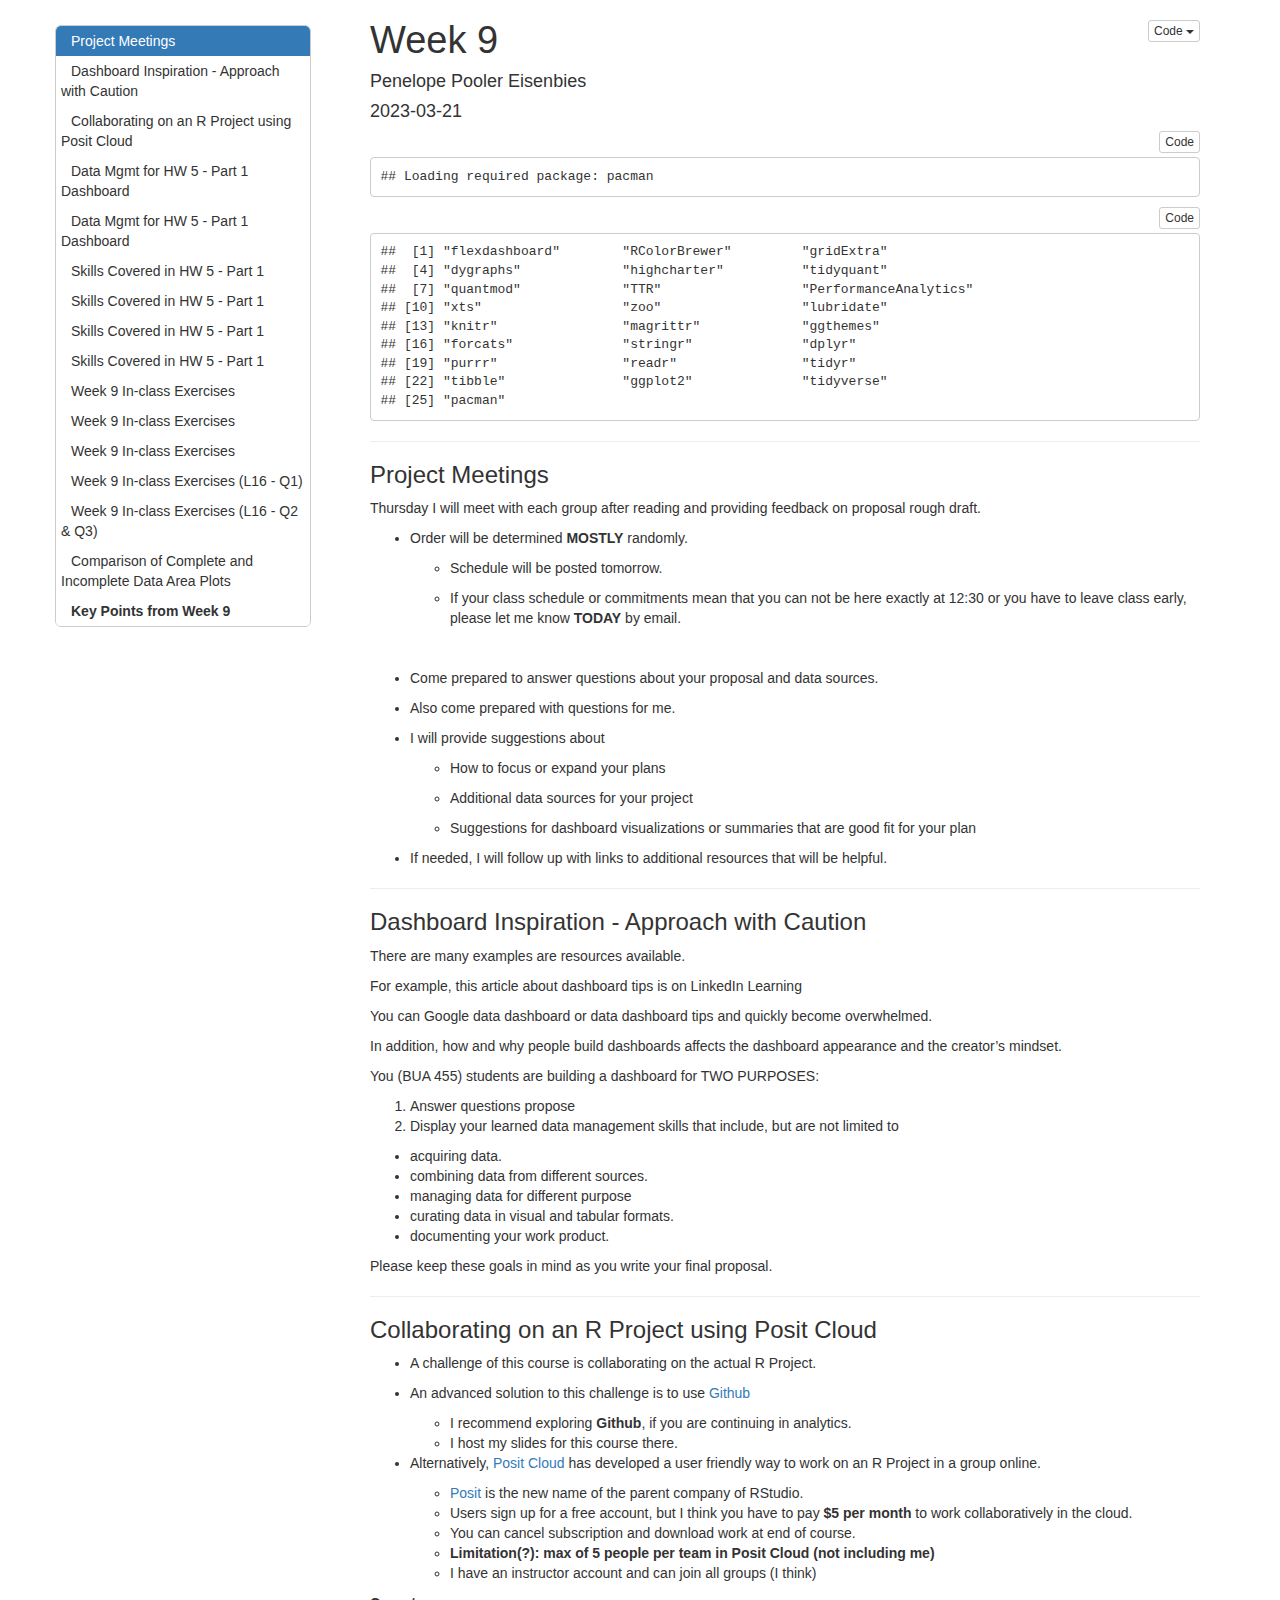
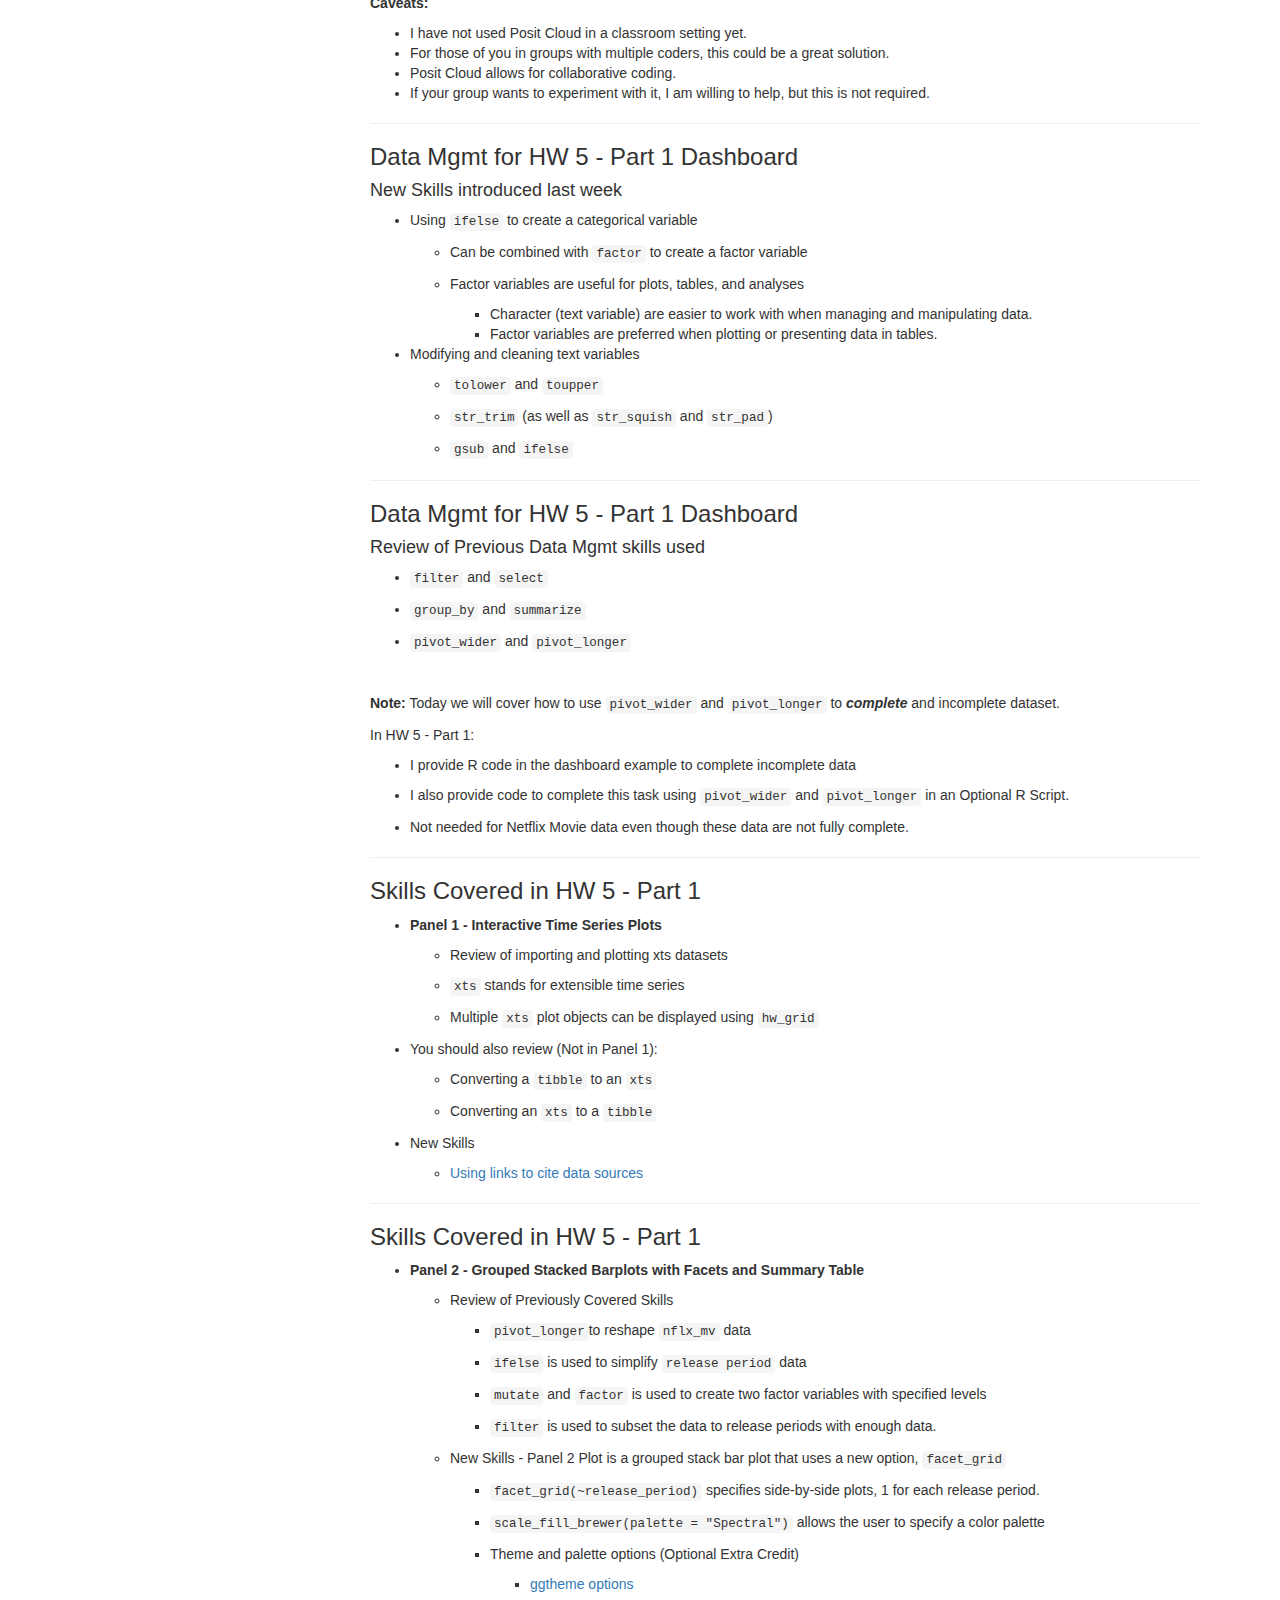
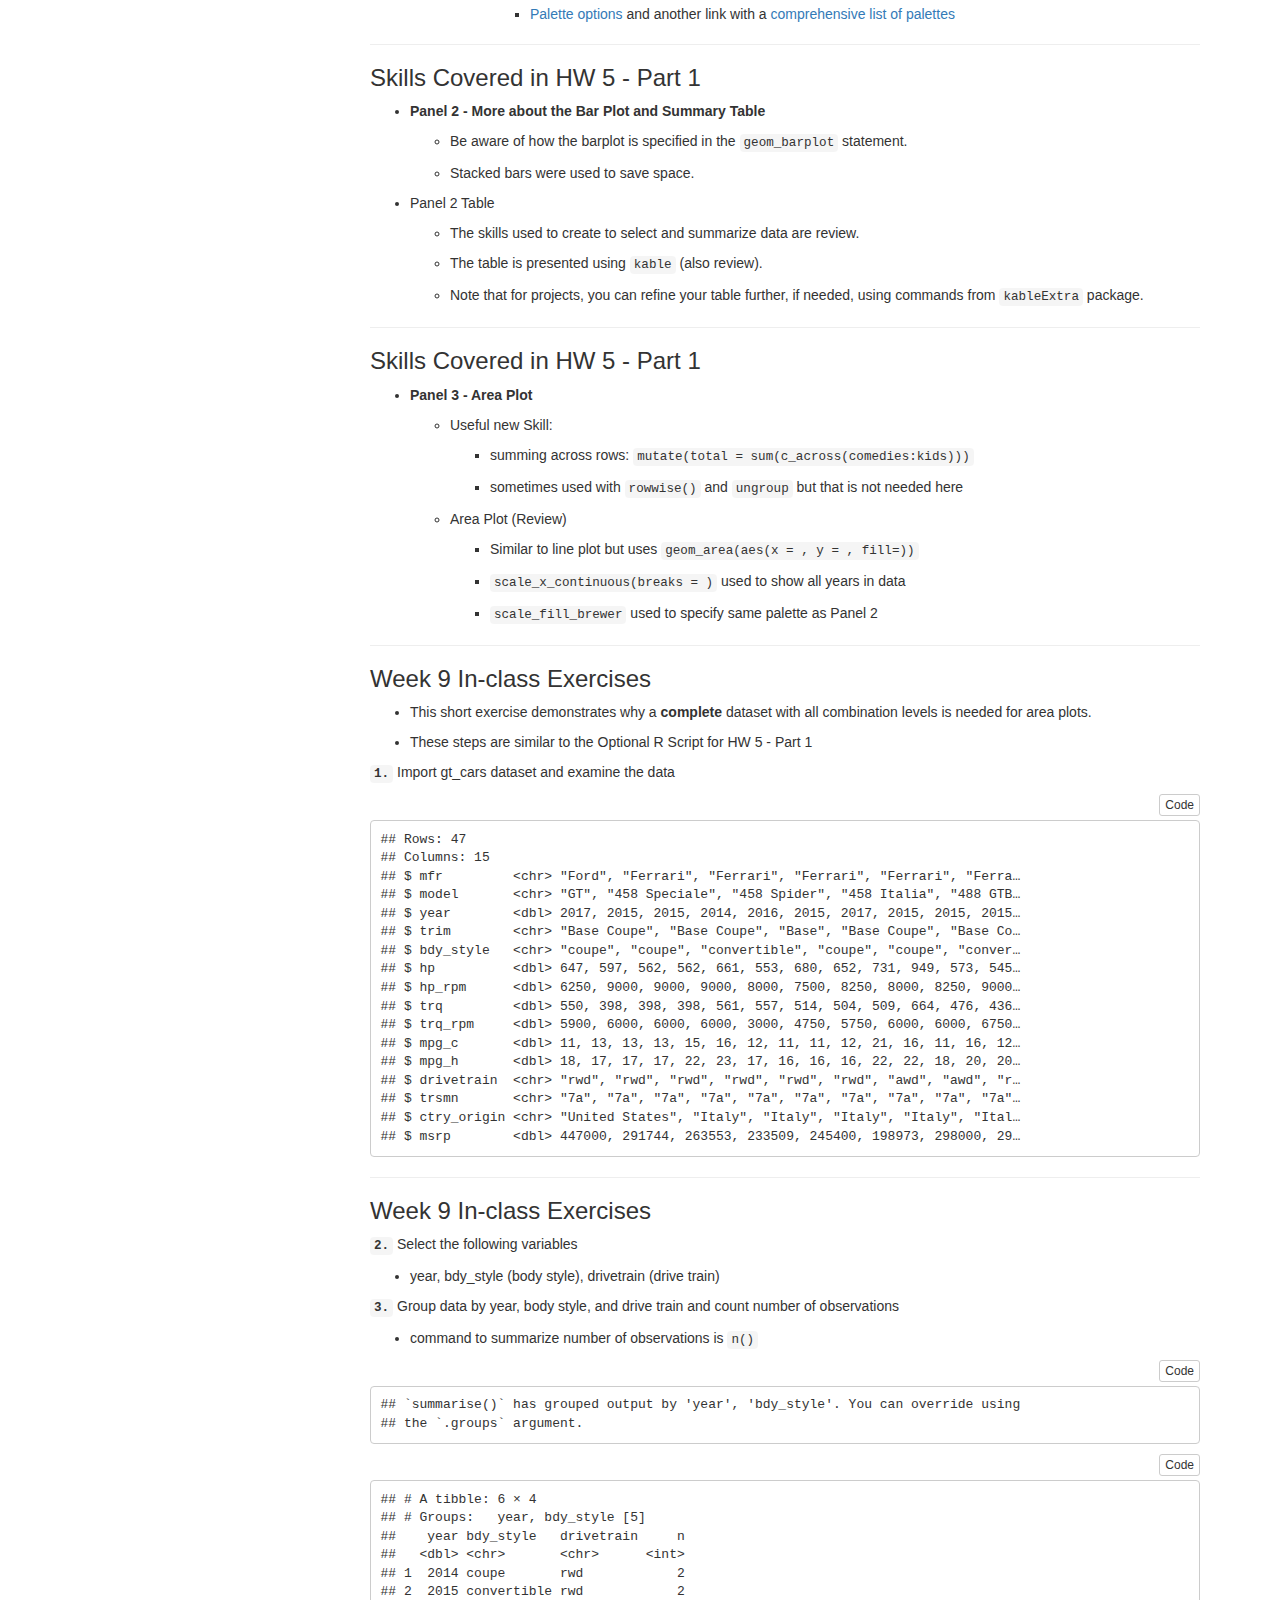
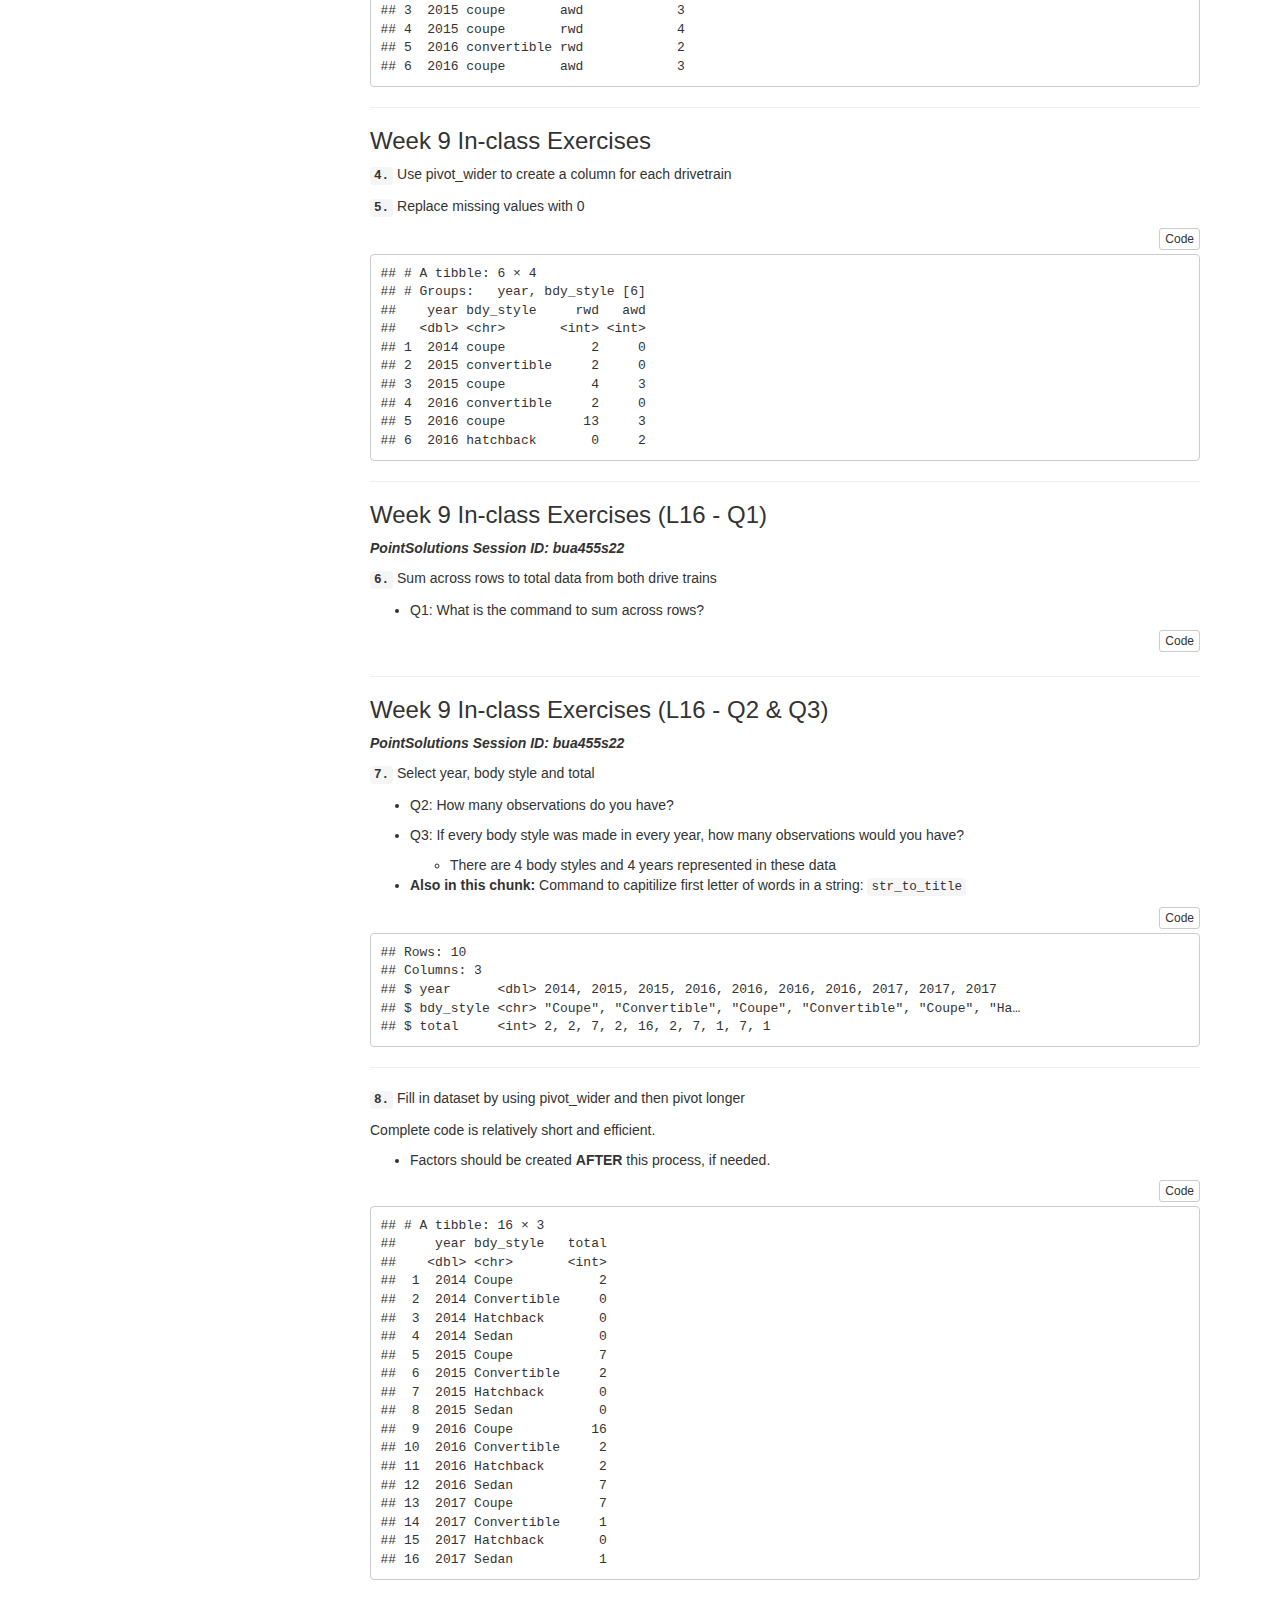
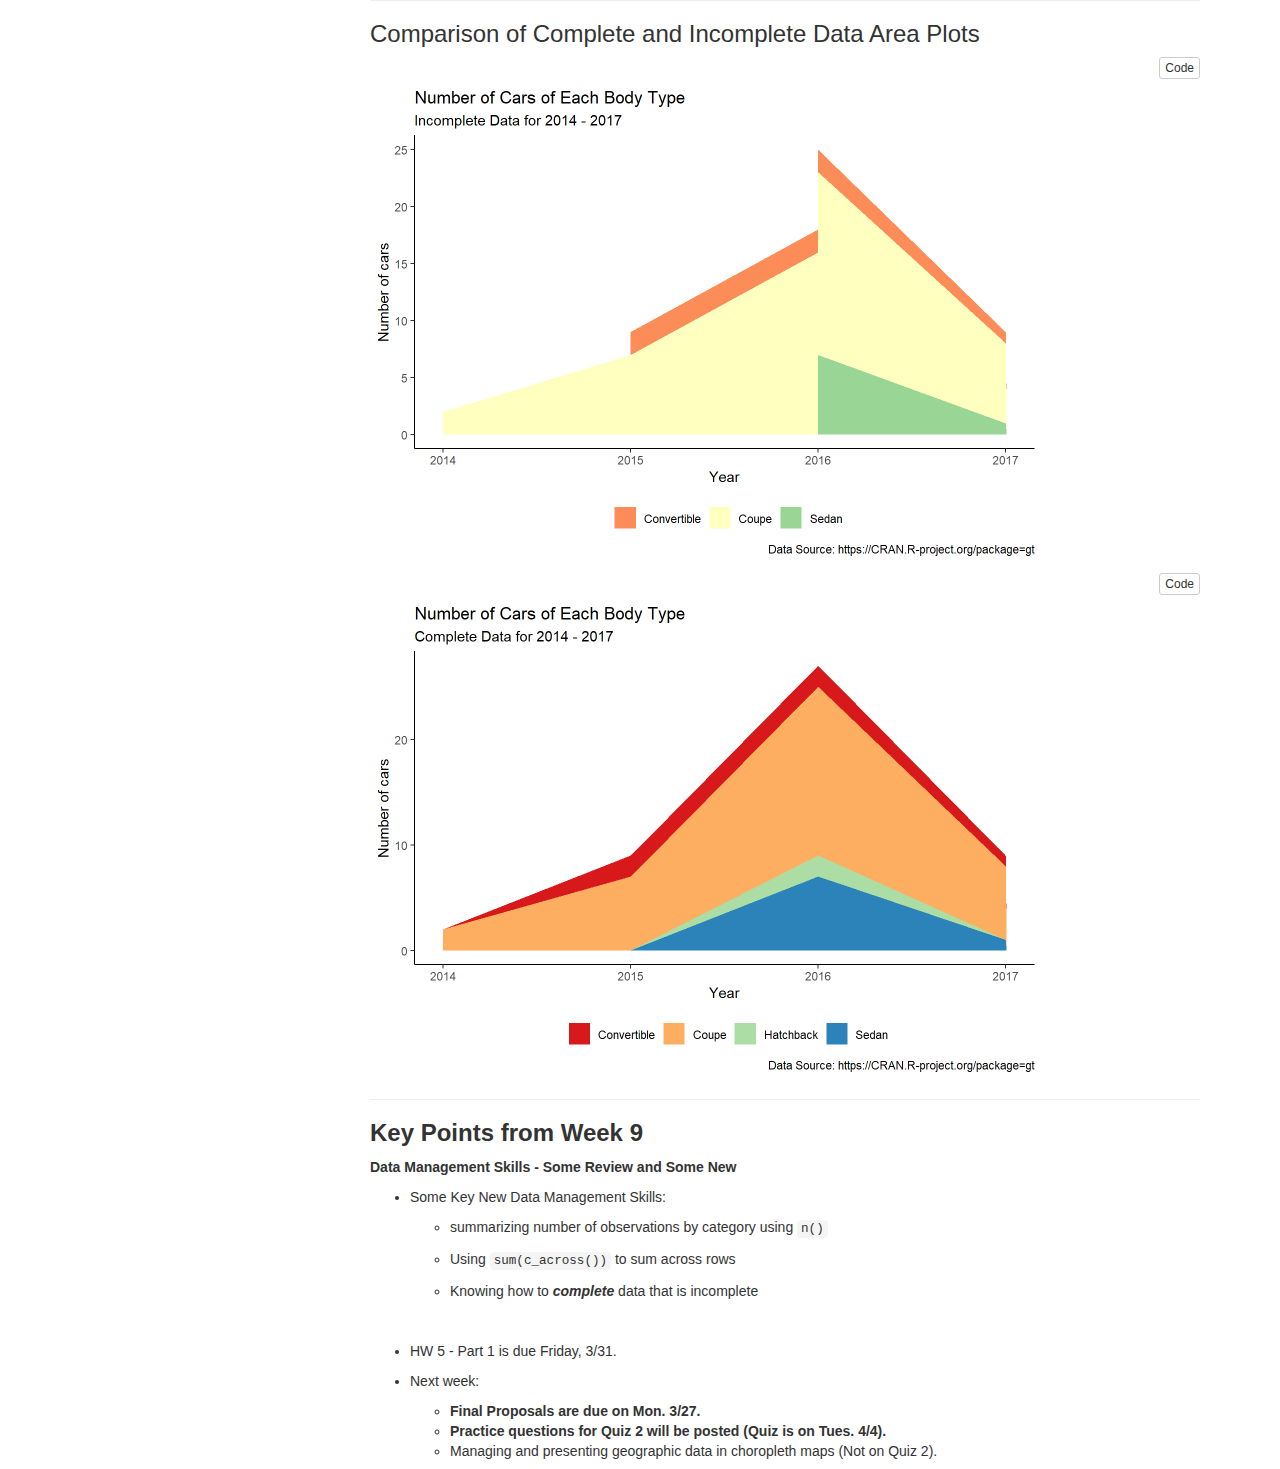
==== commit 3d0ad03a: "R update" ====
--- a/docs/code_data_output/BUA_455_Week_9.html
+++ b/docs/code_data_output/BUA_455_Week_9.html
@@ -11,7 +11,7 @@
 
 <meta name="author" content="Penelope Pooler Eisenbies" />
 
-<meta name="date" content="2022-10-25" />
+<meta name="date" content="2023-03-21" />
 
 <title>Week 9</title>
 
@@ -1575,7 +1575,7 @@
 
 <h1 class="title toc-ignore">Week 9</h1>
 <h4 class="author">Penelope Pooler Eisenbies</h4>
-<h4 class="date">2022-10-25</h4>
+<h4 class="date">2023-03-21</h4>
 
 </div>
 
@@ -1618,8 +1618,8 @@
 <ul>
 <li><p>Schedule will be posted tomorrow.</p></li>
 <li><p>If your class schedule or commitments mean that you can not be
-here exactly at 9:30 or you have to leave class early, please let me
-know <strong>TODAY</strong>.</p></li>
+here exactly at 12:30 or you have to leave class early, please let me
+know <strong>TODAY</strong> by email.</p></li>
 </ul></li>
 </ul>
 <p><br></p>
@@ -1636,6 +1636,69 @@
 </ul></li>
 <li><p>If needed, I will follow up with links to additional resources
 that will be helpful.</p></li>
+</ul>
+<hr />
+</div>
+<div id="dashboard-inspiration---approach-with-caution" class="section level3">
+<h3>Dashboard Inspiration - Approach with Caution</h3>
+<p>There are many examples are resources available.</p>
+<p>For example, this article about dashboard tips is on LinkedIn
+Learning</p>
+<p>You can Google data dashboard or data dashboard tips and quickly
+become overwhelmed.</p>
+<p>In addition, how and why people build dashboards affects the
+dashboard appearance and the creator’s mindset.</p>
+<p>You (BUA 455) students are building a dashboard for TWO PURPOSES:</p>
+<ol style="list-style-type: decimal">
+<li>Answer questions propose</li>
+<li>Display your learned data management skills that include, but are
+not limited to</li>
+</ol>
+<ul>
+<li>acquiring data.</li>
+<li>combining data from different sources.</li>
+<li>managing data for different purpose</li>
+<li>curating data in visual and tabular formats.</li>
+<li>documenting your work product.</li>
+</ul>
+<p>Please keep these goals in mind as you write your final proposal.</p>
+<hr />
+</div>
+<div id="collaborating-on-an-r-project-using-posit-cloud" class="section level3">
+<h3>Collaborating on an R Project using Posit Cloud</h3>
+<ul>
+<li><p>A challenge of this course is collaborating on the actual R
+Project.</p></li>
+<li><p>An advanced solution to this challenge is to use <a href="https://github.com/">Github</a></p>
+<ul>
+<li>I recommend exploring <strong>Github</strong>, if you are continuing
+in analytics.</li>
+<li>I host my slides for this course there.</li>
+</ul></li>
+<li><p>Alternatively, <a href="https://posit.cloud/">Posit Cloud</a> has
+developed a user friendly way to work on an R Project in a group
+online.</p>
+<ul>
+<li><a href="https://posit.co/">Posit</a> is the new name of the parent
+company of RStudio.</li>
+<li>Users sign up for a free account, but I think you have to pay
+<strong>$5 per month</strong> to work collaboratively in the
+cloud.<br />
+</li>
+<li>You can cancel subscription and download work at end of course.</li>
+<li><strong>Limitation(?): max of 5 people per team in Posit Cloud (not
+including me)</strong></li>
+<li>I have an instructor account and can join all groups (I think)</li>
+</ul></li>
+</ul>
+<p><strong>Caveats:</strong></p>
+<ul>
+<li>I have not used Posit Cloud in a classroom setting yet.</li>
+<li>For those of you in groups with multiple coders, this could be a
+great solution.</li>
+<li>Posit Cloud allows for collaborative coding.</li>
+<li>If your group wants to experiment with it, I am willing to help, but
+this is not required.</li>
 </ul>
 <hr />
 </div>
@@ -1881,24 +1944,25 @@
 ## 6  2016 hatchback       0     2</code></pre>
 <hr />
 </div>
-<div id="week-9-in-class-exercises-l15---q1" class="section level3">
-<h3>Week 9 In-class Exercises (L15 - Q1)</h3>
+<div id="week-9-in-class-exercises-l16---q1" class="section level3">
+<h3>Week 9 In-class Exercises (L16 - Q1)</h3>
 <p><strong><em>PointSolutions Session ID: bua455s22</em></strong></p>
 <p><strong><code>6.</code></strong> Sum across rows to total data from
 both drive trains</p>
 <ul>
-<li><p>Q1: What is the command to sum across rows?</p>
-<ul>
-<li><p><code>drivetrain</code> will be dropped in next step;</p></li>
-<li><p>included here to demonstrate sum across</p></li>
-</ul></li>
+<li>Q1: What is the command to sum across rows?</li>
 </ul>
-<pre class="r"><code>my_gtcars &lt;- my_gtcars |&gt;
-   mutate(total = sum(c_across(rwd:awd))) </code></pre>
+<pre class="r"><code>my_gtcars &lt;- my_gtcars |&gt;                      # simple version
+   mutate(total = sum(c_across(rwd:awd))) 
+
+my_gtcars &lt;- my_gtcars |&gt;                      # more complete version
+   rowwise() |&gt;
+   mutate(total = sum(c_across(rwd:awd))) |&gt;   # rowwise() and ungroup() not always needed  
+   ungroup()</code></pre>
 <hr />
 </div>
-<div id="week-9-in-class-exercises-l15---q2-q3" class="section level3">
-<h3>Week 9 In-class Exercises (L15 - Q2 &amp; Q3)</h3>
+<div id="week-9-in-class-exercises-l16---q2-q3" class="section level3">
+<h3>Week 9 In-class Exercises (L16 - Q2 &amp; Q3)</h3>
 <p><strong><em>PointSolutions Session ID: bua455s22</em></strong></p>
 <p><strong><code>7.</code></strong> Select year, body style and
 total</p>
@@ -1917,7 +1981,6 @@
   glimpse()</code></pre>
 <pre><code>## Rows: 10
 ## Columns: 3
-## Groups: year, bdy_style [10]
 ## $ year      &lt;dbl&gt; 2014, 2015, 2015, 2016, 2016, 2016, 2016, 2017, 2017, 2017
 ## $ bdy_style &lt;chr&gt; &quot;Coupe&quot;, &quot;Convertible&quot;, &quot;Coupe&quot;, &quot;Convertible&quot;, &quot;Coupe&quot;, &quot;Ha…
 ## $ total     &lt;int&gt; 2, 2, 7, 2, 16, 2, 7, 1, 7, 1</code></pre>
@@ -1942,7 +2005,6 @@
 my_gtcars1[is.na(my_gtcars1)] &lt;- 0
 my_gtcars1                              # show final dataset</code></pre>
 <pre><code>## # A tibble: 16 × 3
-## # Groups:   year [4]
 ##     year bdy_style   total
 ##    &lt;dbl&gt; &lt;chr&gt;       &lt;int&gt;
 ##  1  2014 Coupe           2
@@ -1976,7 +2038,7 @@
        title=&quot;Number of Cars of Each Body Type&quot;,
        subtitle=&quot;Incomplete Data for 2014 - 2017&quot;,
        caption=&quot;Data Source: https://CRAN.R-project.org/package=gt&quot;))</code></pre>
-<p><img src="[data-uri]" width="672" /></p>
+<p><img src="[data-uri]" width="672" /></p>
 <pre class="r"><code>(gt_car_area_plot1 &lt;- my_gtcars1 |&gt;
   ggplot() +
   geom_area(aes(x=year, y=total, fill=bdy_style)) +
@@ -1988,7 +2050,7 @@
        title=&quot;Number of Cars of Each Body Type&quot;,
        subtitle=&quot;Complete Data for 2014 - 2017&quot;,
        caption=&quot;Data Source: https://CRAN.R-project.org/package=gt&quot;))</code></pre>
-<p><img src="[data-uri]" width="672" /></p>
+<p><img src="[data-uri]" width="672" /></p>
 <hr />
 </div>
 <div id="key-points-from-week-9" class="section level3">
@@ -2004,16 +2066,23 @@
 <li><p>Knowing how to <strong><em>complete</em></strong> data that is
 incomplete</p></li>
 </ul></li>
-<li><p>HW 5 - Part 1 is due Wedneday, 11/2.</p></li>
-<li><p>Next week</p>
-<ul>
-<li><p>Practice questions for Quiz 2 (Quiz is on Thu. 11/10)</p></li>
-<li><p>Managing and presenting geographic data in choropleth
-maps.</p></li>
+</ul>
+<p><br></p>
+<ul>
+<li><p>HW 5 - Part 1 is due Friday, 3/31.</p></li>
+<li><p>Next week:</p>
+<ul>
+<li><strong>Final Proposals are due on Mon. 3/27.</strong></li>
+<li><strong>Practice questions for Quiz 2 will be posted (Quiz is on
+Tues. 4/4).</strong></li>
+<li>Managing and presenting geographic data in choropleth maps (Not on
+Quiz 2).</li>
 </ul></li>
 </ul>
-<p><strong>You may submit an ‘Engagement Question or Comment’ about Week
-9 lecture until Thursday, 10/25, at midnight on Blackboard.</strong></p>
+<p><br></p>
+<p>You may submit an ‘Engagement Question’ about each lecture until
+midnight on the day of the lecture. <strong>A minimum of four
+submissions are required during the semester.</strong></p>
 </div>
 
 
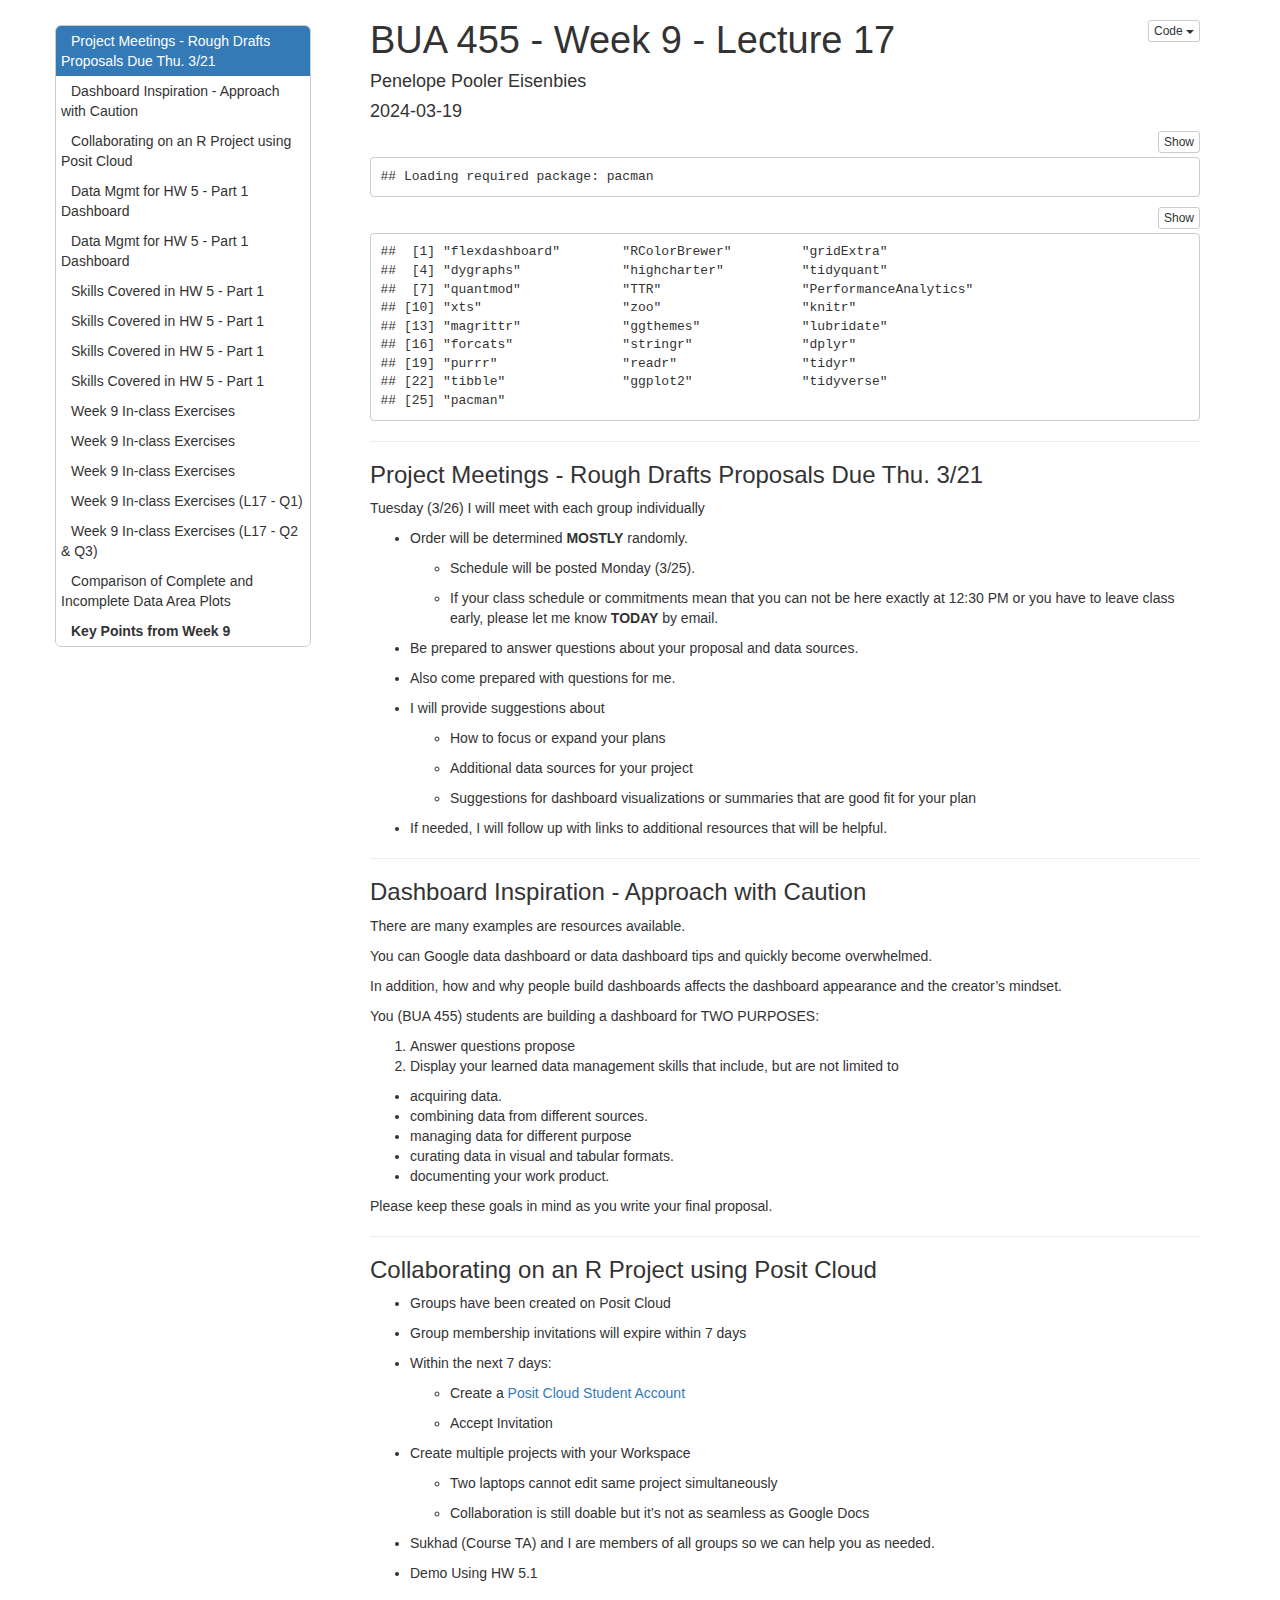
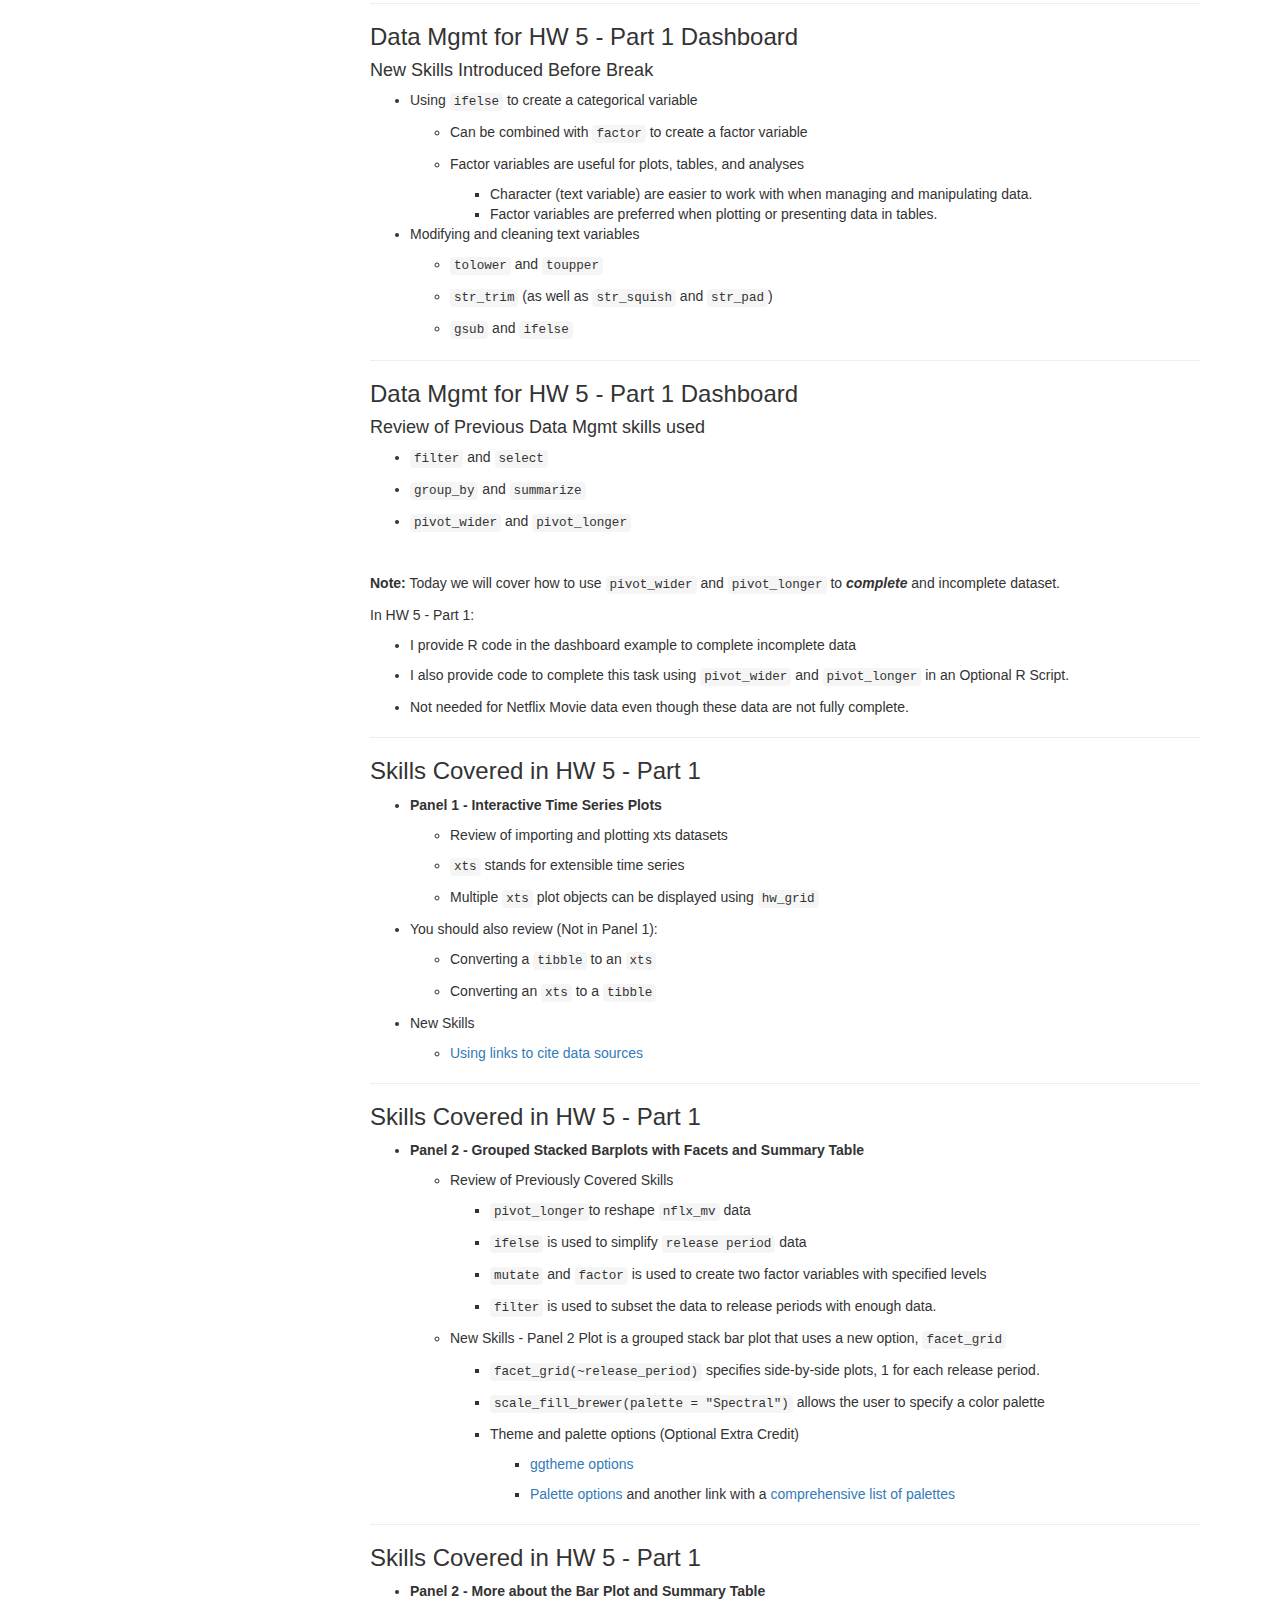
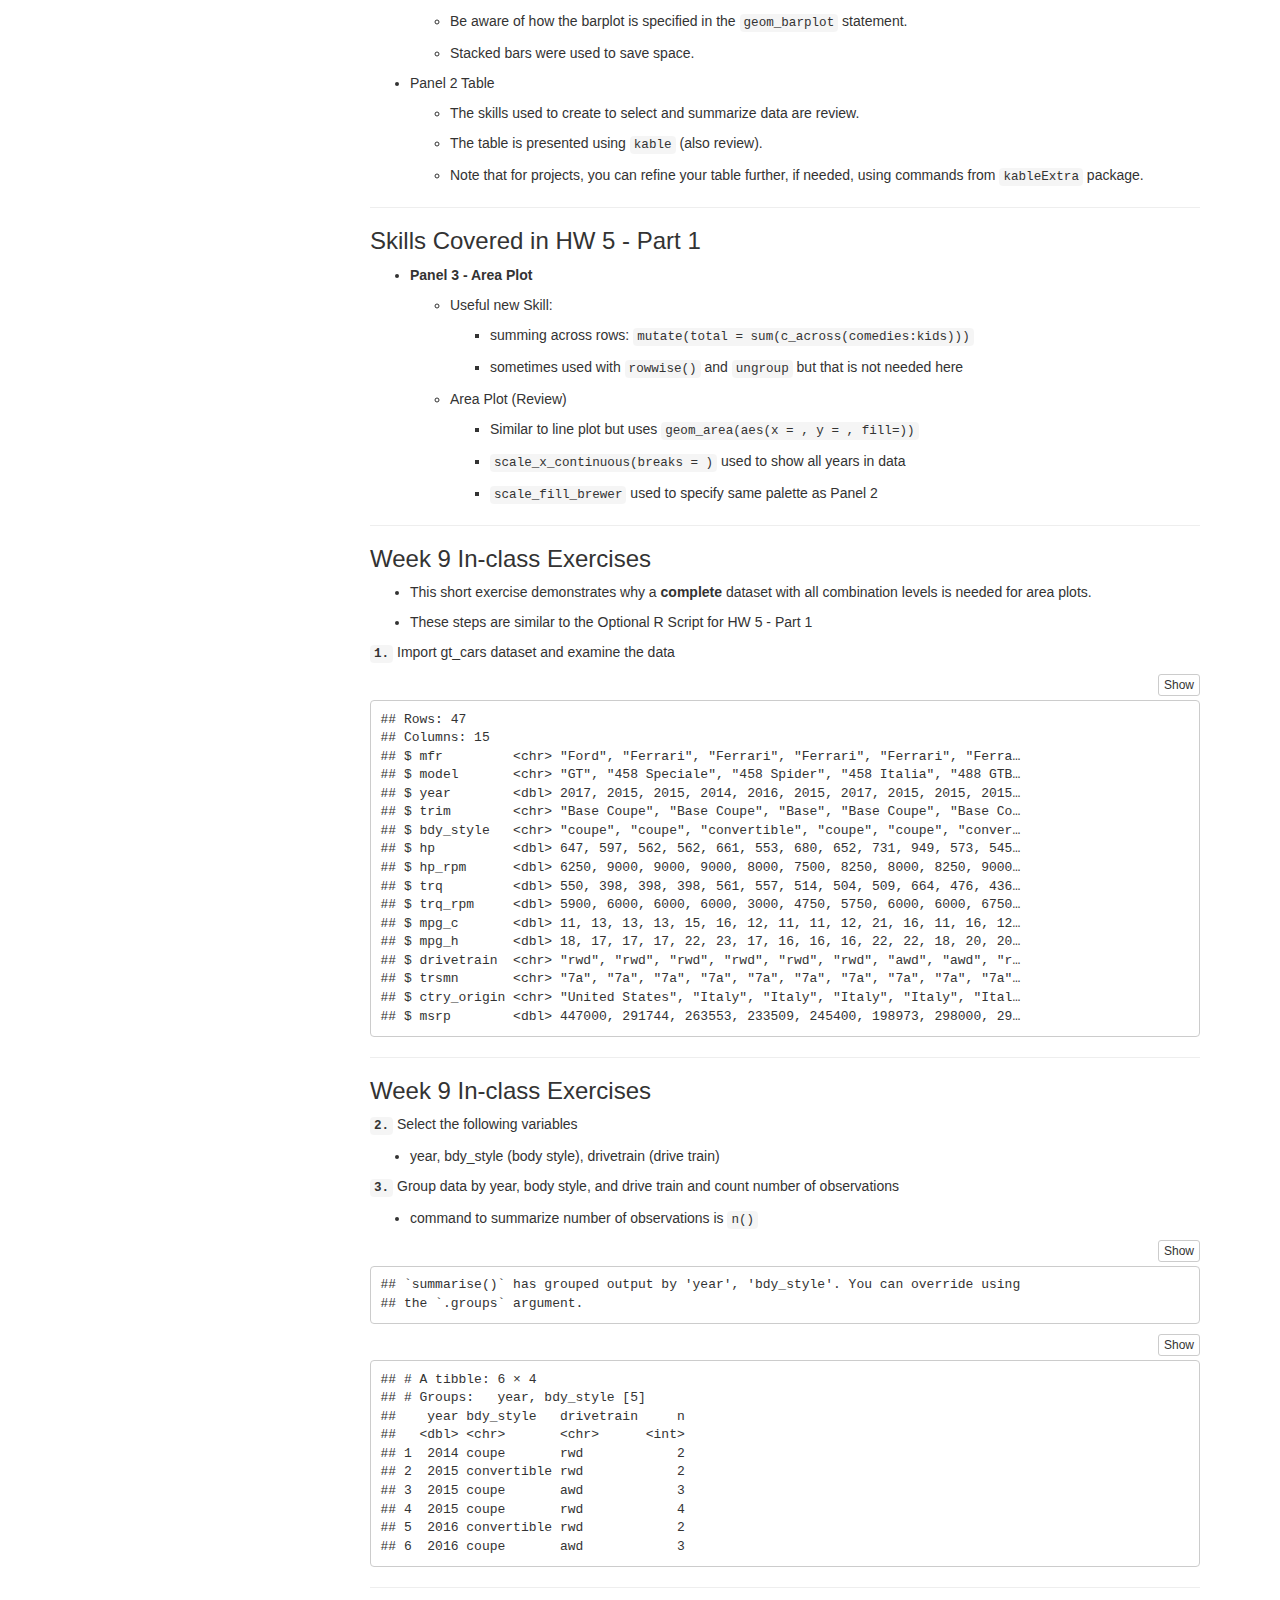
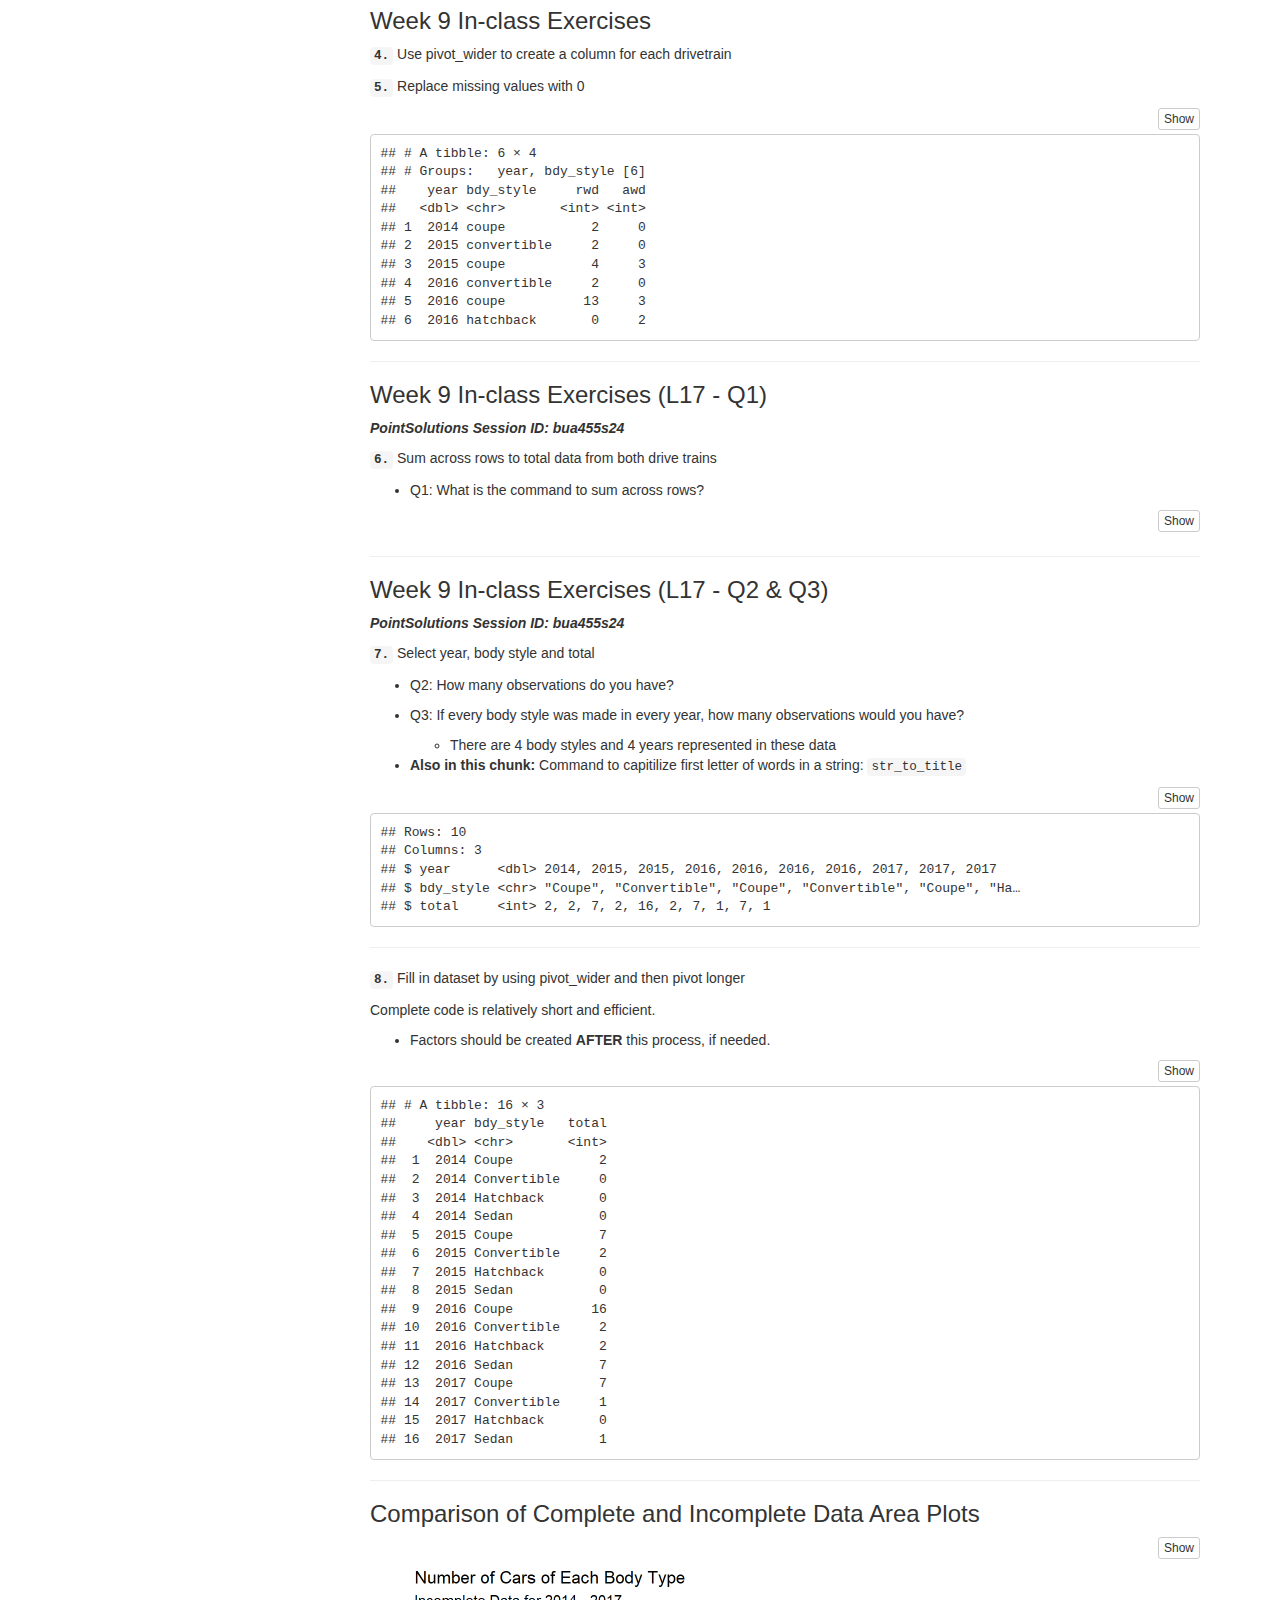
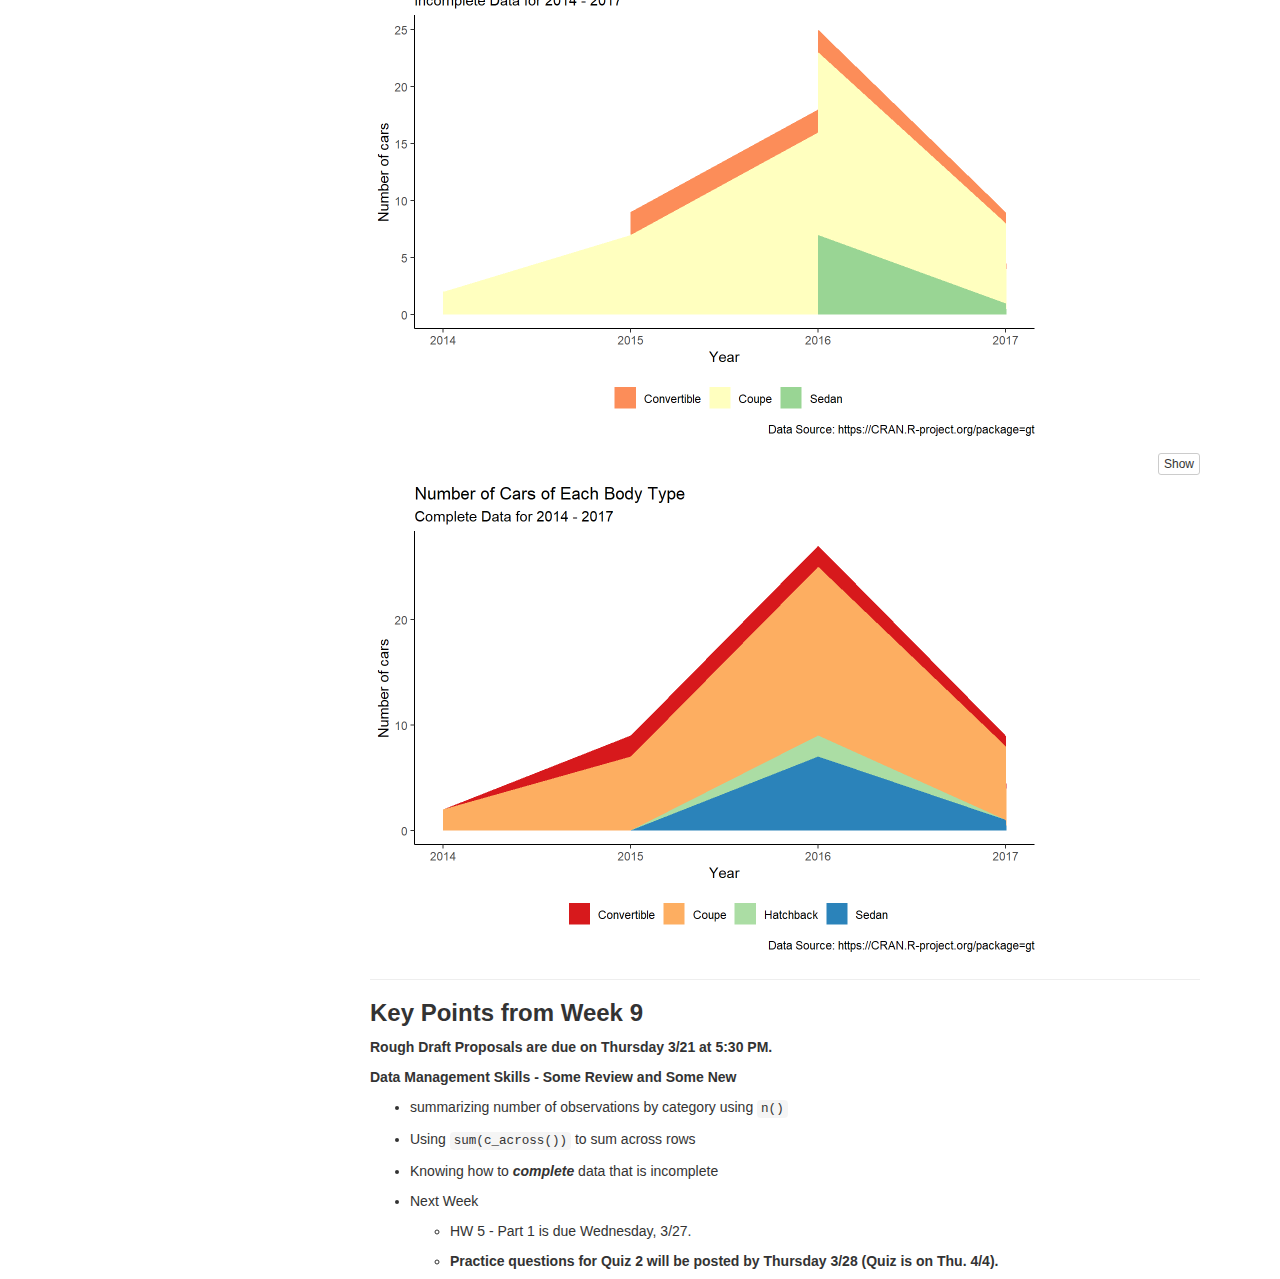
==== commit 6a5d65c0: "R commit" ====
--- a/docs/code_data_output/BUA_455_Week_9.html
+++ b/docs/code_data_output/BUA_455_Week_9.html
@@ -11,9 +11,9 @@
 
 <meta name="author" content="Penelope Pooler Eisenbies" />
 
-<meta name="date" content="2023-03-21" />
-
-<title>Week 9</title>
+<meta name="date" content="2024-03-19" />
+
+<title>BUA 455 - Week 9 - Lecture 17</title>
 
 <script>// Pandoc 2.9 adds attributes on both header and div. We remove the former (to
 // be compatible with the behavior of Pandoc < 2.8).
@@ -67,18 +67,12 @@
 h6 {font-size: 12px;}
 code {color: inherit; background-color: rgba(0, 0, 0, 0.04);}
 pre:not([class]) { background-color: white }</style>
-<script>/*! jQuery UI - v1.11.4 - 2016-01-05
+<script>/*! jQuery UI - v1.13.2 - 2022-07-14
 * http://jqueryui.com
-* Includes: core.js, widget.js, mouse.js, position.js, draggable.js, droppable.js, resizable.js, selectable.js, sortable.js, accordion.js, autocomplete.js, button.js, dialog.js, menu.js, progressbar.js, selectmenu.js, slider.js, spinner.js, tabs.js, tooltip.js, effect.js, effect-blind.js, effect-bounce.js, effect-clip.js, effect-drop.js, effect-explode.js, effect-fade.js, effect-fold.js, effect-highlight.js, effect-puff.js, effect-pulsate.js, effect-scale.js, effect-shake.js, effect-size.js, effect-slide.js, effect-transfer.js
+* Includes: widget.js, position.js, data.js, disable-selection.js, effect.js, effects/effect-blind.js, effects/effect-bounce.js, effects/effect-clip.js, effects/effect-drop.js, effects/effect-explode.js, effects/effect-fade.js, effects/effect-fold.js, effects/effect-highlight.js, effects/effect-puff.js, effects/effect-pulsate.js, effects/effect-scale.js, effects/effect-shake.js, effects/effect-size.js, effects/effect-slide.js, effects/effect-transfer.js, focusable.js, form-reset-mixin.js, jquery-patch.js, keycode.js, labels.js, scroll-parent.js, tabbable.js, unique-id.js, widgets/accordion.js, widgets/autocomplete.js, widgets/button.js, widgets/checkboxradio.js, widgets/controlgroup.js, widgets/datepicker.js, widgets/dialog.js, widgets/draggable.js, widgets/droppable.js, widgets/menu.js, widgets/mouse.js, widgets/progressbar.js, widgets/resizable.js, widgets/selectable.js, widgets/selectmenu.js, widgets/slider.js, widgets/sortable.js, widgets/spinner.js, widgets/tabs.js, widgets/tooltip.js
 * Copyright jQuery Foundation and other contributors; Licensed MIT */
 
-(function(e){"function"==typeof define&&define.amd?define(["jquery"],e):e(jQuery)})(function(e){function t(t,s){var n,a,o,r=t.nodeName.toLowerCase();return"area"===r?(n=t.parentNode,a=n.name,t.href&&a&&"map"===n.nodeName.toLowerCase()?(o=e("img[usemap='#"+a+"']")[0],!!o&&i(o)):!1):(/^(input|select|textarea|button|object)$/.test(r)?!t.disabled:"a"===r?t.href||s:s)&&i(t)}function i(t){return e.expr.filters.visible(t)&&!e(t).parents().addBack().filter(function(){return"hidden"===e.css(this,"visibility")}).length}function s(e){return function(){var t=this.element.val();e.apply(this,arguments),this._refresh(),t!==this.element.val()&&this._trigger("change")}}e.ui=e.ui||{},e.extend(e.ui,{version:"1.11.4",keyCode:{BACKSPACE:8,COMMA:188,DELETE:46,DOWN:40,END:35,ENTER:13,ESCAPE:27,HOME:36,LEFT:37,PAGE_DOWN:34,PAGE_UP:33,PERIOD:190,RIGHT:39,SPACE:32,TAB:9,UP:38}}),e.fn.extend({scrollParent:function(t){var i=this.css("position"),s="absolute"===i,n=t?/(auto|scroll|hidden)/:/(auto|scroll)/,a=this.parents().filter(function(){var t=e(this);return s&&"static"===t.css("position")?!1:n.test(t.css("overflow")+t.css("overflow-y")+t.css("overflow-x"))}).eq(0);return"fixed"!==i&&a.length?a:e(this[0].ownerDocument||document)},uniqueId:function(){var e=0;return function(){return this.each(function(){this.id||(this.id="ui-id-"+ ++e)})}}(),removeUniqueId:function(){return this.each(function(){/^ui-id-\d+$/.test(this.id)&&e(this).removeAttr("id")})}}),e.extend(e.expr[":"],{data:e.expr.createPseudo?e.expr.createPseudo(function(t){return function(i){return!!e.data(i,t)}}):function(t,i,s){return!!e.data(t,s[3])},focusable:function(i){return t(i,!isNaN(e.attr(i,"tabindex")))},tabbable:function(i){var s=e.attr(i,"tabindex"),n=isNaN(s);return(n||s>=0)&&t(i,!n)}}),e("<a>").outerWidth(1).jquery||e.each(["Width","Height"],function(t,i){function s(t,i,s,a){return e.each(n,function(){i-=parseFloat(e.css(t,"padding"+this))||0,s&&(i-=parseFloat(e.css(t,"border"+this+"Width"))||0),a&&(i-=parseFloat(e.css(t,"margin"+this))||0)}),i}var n="Width"===i?["Left","Right"]:["Top","Bottom"],a=i.toLowerCase(),o={innerWidth:e.fn.innerWidth,innerHeight:e.fn.innerHeight,outerWidth:e.fn.outerWidth,outerHeight:e.fn.outerHeight};e.fn["inner"+i]=function(t){return void 0===t?o["inner"+i].call(this):this.each(function(){e(this).css(a,s(this,t)+"px")})},e.fn["outer"+i]=function(t,n){return"number"!=typeof t?o["outer"+i].call(this,t):this.each(function(){e(this).css(a,s(this,t,!0,n)+"px")})}}),e.fn.addBack||(e.fn.addBack=function(e){return this.add(null==e?this.prevObject:this.prevObject.filter(e))}),e("<a>").data("a-b","a").removeData("a-b").data("a-b")&&(e.fn.removeData=function(t){return function(i){return arguments.length?t.call(this,e.camelCase(i)):t.call(this)}}(e.fn.removeData)),e.ui.ie=!!/msie [\w.]+/.exec(navigator.userAgent.toLowerCase()),e.fn.extend({focus:function(t){return function(i,s){return"number"==typeof i?this.each(function(){var t=this;setTimeout(function(){e(t).focus(),s&&s.call(t)},i)}):t.apply(this,arguments)}}(e.fn.focus),disableSelection:function(){var e="onselectstart"in document.createElement("div")?"selectstart":"mousedown";return function(){return this.bind(e+".ui-disableSelection",function(e){e.preventDefault()})}}(),enableSelection:function(){return this.unbind(".ui-disableSelection")},zIndex:function(t){if(void 0!==t)return this.css("zIndex",t);if(this.length)for(var i,s,n=e(this[0]);n.length&&n[0]!==document;){if(i=n.css("position"),("absolute"===i||"relative"===i||"fixed"===i)&&(s=parseInt(n.css("zIndex"),10),!isNaN(s)&&0!==s))return s;n=n.parent()}return 0}}),e.ui.plugin={add:function(t,i,s){var n,a=e.ui[t].prototype;for(n in s)a.plugins[n]=a.plugins[n]||[],a.plugins[n].push([i,s[n]])},call:function(e,t,i,s){var n,a=e.plugins[t];if(a&&(s||e.element[0].parentNode&&11!==e.element[0].parentNode.nodeType))for(n=0;a.length>n;n++)e.options[a[n][0]]&&a[n][1].apply(e.element,i)}};var n=0,a=Array.prototype.slice;e.cleanData=function(t){return function(i){var s,n,a;for(a=0;null!=(n=i[a]);a++)try{s=e._data(n,"events"),s&&s.remove&&e(n).triggerHandler("remove")}catch(o){}t(i)}}(e.cleanData),e.widget=function(t,i,s){var n,a,o,r,h={},l=t.split(".")[0];return t=t.split(".")[1],n=l+"-"+t,s||(s=i,i=e.Widget),e.expr[":"][n.toLowerCase()]=function(t){return!!e.data(t,n)},e[l]=e[l]||{},a=e[l][t],o=e[l][t]=function(e,t){return this._createWidget?(arguments.length&&this._createWidget(e,t),void 0):new o(e,t)},e.extend(o,a,{version:s.version,_proto:e.extend({},s),_childConstructors:[]}),r=new i,r.options=e.widget.extend({},r.options),e.each(s,function(t,s){return e.isFunction(s)?(h[t]=function(){var e=function(){return i.prototype[t].apply(this,arguments)},n=function(e){return i.prototype[t].apply(this,e)};return function(){var t,i=this._super,a=this._superApply;return this._super=e,this._superApply=n,t=s.apply(this,arguments),this._super=i,this._superApply=a,t}}(),void 0):(h[t]=s,void 0)}),o.prototype=e.widget.extend(r,{widgetEventPrefix:a?r.widgetEventPrefix||t:t},h,{constructor:o,namespace:l,widgetName:t,widgetFullName:n}),a?(e.each(a._childConstructors,function(t,i){var s=i.prototype;e.widget(s.namespace+"."+s.widgetName,o,i._proto)}),delete a._childConstructors):i._childConstructors.push(o),e.widget.bridge(t,o),o},e.widget.extend=function(t){for(var i,s,n=a.call(arguments,1),o=0,r=n.length;r>o;o++)for(i in n[o])s=n[o][i],n[o].hasOwnProperty(i)&&void 0!==s&&(t[i]=e.isPlainObject(s)?e.isPlainObject(t[i])?e.widget.extend({},t[i],s):e.widget.extend({},s):s);return t},e.widget.bridge=function(t,i){var s=i.prototype.widgetFullName||t;e.fn[t]=function(n){var o="string"==typeof n,r=a.call(arguments,1),h=this;return o?this.each(function(){var i,a=e.data(this,s);return"instance"===n?(h=a,!1):a?e.isFunction(a[n])&&"_"!==n.charAt(0)?(i=a[n].apply(a,r),i!==a&&void 0!==i?(h=i&&i.jquery?h.pushStack(i.get()):i,!1):void 0):e.error("no such method '"+n+"' for "+t+" widget instance"):e.error("cannot call methods on "+t+" prior to initialization; "+"attempted to call method '"+n+"'")}):(r.length&&(n=e.widget.extend.apply(null,[n].concat(r))),this.each(function(){var t=e.data(this,s);t?(t.option(n||{}),t._init&&t._init()):e.data(this,s,new i(n,this))})),h}},e.Widget=function(){},e.Widget._childConstructors=[],e.Widget.prototype={widgetName:"widget",widgetEventPrefix:"",defaultElement:"<div>",options:{disabled:!1,create:null},_createWidget:function(t,i){i=e(i||this.defaultElement||this)[0],this.element=e(i),this.uuid=n++,this.eventNamespace="."+this.widgetName+this.uuid,this.bindings=e(),this.hoverable=e(),this.focusable=e(),i!==this&&(e.data(i,this.widgetFullName,this),this._on(!0,this.element,{remove:function(e){e.target===i&&this.destroy()}}),this.document=e(i.style?i.ownerDocument:i.document||i),this.window=e(this.document[0].defaultView||this.document[0].parentWindow)),this.options=e.widget.extend({},this.options,this._getCreateOptions(),t),this._create(),this._trigger("create",null,this._getCreateEventData()),this._init()},_getCreateOptions:e.noop,_getCreateEventData:e.noop,_create:e.noop,_init:e.noop,destroy:function(){this._destroy(),this.element.unbind(this.eventNamespace).removeData(this.widgetFullName).removeData(e.camelCase(this.widgetFullName)),this.widget().unbind(this.eventNamespace).removeAttr("aria-disabled").removeClass(this.widgetFullName+"-disabled "+"ui-state-disabled"),this.bindings.unbind(this.eventNamespace),this.hoverable.removeClass("ui-state-hover"),this.focusable.removeClass("ui-state-focus")},_destroy:e.noop,widget:function(){return this.element},option:function(t,i){var s,n,a,o=t;if(0===arguments.length)return e.widget.extend({},this.options);if("string"==typeof t)if(o={},s=t.split("."),t=s.shift(),s.length){for(n=o[t]=e.widget.extend({},this.options[t]),a=0;s.length-1>a;a++)n[s[a]]=n[s[a]]||{},n=n[s[a]];if(t=s.pop(),1===arguments.length)return void 0===n[t]?null:n[t];n[t]=i}else{if(1===arguments.length)return void 0===this.options[t]?null:this.options[t];o[t]=i}return this._setOptions(o),this},_setOptions:function(e){var t;for(t in e)this._setOption(t,e[t]);return this},_setOption:function(e,t){return this.options[e]=t,"disabled"===e&&(this.widget().toggleClass(this.widgetFullName+"-disabled",!!t),t&&(this.hoverable.removeClass("ui-state-hover"),this.focusable.removeClass("ui-state-focus"))),this},enable:function(){return this._setOptions({disabled:!1})},disable:function(){return this._setOptions({disabled:!0})},_on:function(t,i,s){var n,a=this;"boolean"!=typeof t&&(s=i,i=t,t=!1),s?(i=n=e(i),this.bindings=this.bindings.add(i)):(s=i,i=this.element,n=this.widget()),e.each(s,function(s,o){function r(){return t||a.options.disabled!==!0&&!e(this).hasClass("ui-state-disabled")?("string"==typeof o?a[o]:o).apply(a,arguments):void 0}"string"!=typeof o&&(r.guid=o.guid=o.guid||r.guid||e.guid++);var h=s.match(/^([\w:-]*)\s*(.*)$/),l=h[1]+a.eventNamespace,u=h[2];u?n.delegate(u,l,r):i.bind(l,r)})},_off:function(t,i){i=(i||"").split(" ").join(this.eventNamespace+" ")+this.eventNamespace,t.unbind(i).undelegate(i),this.bindings=e(this.bindings.not(t).get()),this.focusable=e(this.focusable.not(t).get()),this.hoverable=e(this.hoverable.not(t).get())},_delay:function(e,t){function i(){return("string"==typeof e?s[e]:e).apply(s,arguments)}var s=this;return setTimeout(i,t||0)},_hoverable:function(t){this.hoverable=this.hoverable.add(t),this._on(t,{mouseenter:function(t){e(t.currentTarget).addClass("ui-state-hover")},mouseleave:function(t){e(t.currentTarget).removeClass("ui-state-hover")}})},_focusable:function(t){this.focusable=this.focusable.add(t),this._on(t,{focusin:function(t){e(t.currentTarget).addClass("ui-state-focus")},focusout:function(t){e(t.currentTarget).removeClass("ui-state-focus")}})},_trigger:function(t,i,s){var n,a,o=this.options[t];if(s=s||{},i=e.Event(i),i.type=(t===this.widgetEventPrefix?t:this.widgetEventPrefix+t).toLowerCase(),i.target=this.element[0],a=i.originalEvent)for(n in a)n in i||(i[n]=a[n]);return this.element.trigger(i,s),!(e.isFunction(o)&&o.apply(this.element[0],[i].concat(s))===!1||i.isDefaultPrevented())}},e.each({show:"fadeIn",hide:"fadeOut"},function(t,i){e.Widget.prototype["_"+t]=function(s,n,a){"string"==typeof n&&(n={effect:n});var o,r=n?n===!0||"number"==typeof n?i:n.effect||i:t;n=n||{},"number"==typeof n&&(n={duration:n}),o=!e.isEmptyObject(n),n.complete=a,n.delay&&s.delay(n.delay),o&&e.effects&&e.effects.effect[r]?s[t](n):r!==t&&s[r]?s[r](n.duration,n.easing,a):s.queue(function(i){e(this)[t](),a&&a.call(s[0]),i()})}}),e.widget;var o=!1;e(document).mouseup(function(){o=!1}),e.widget("ui.mouse",{version:"1.11.4",options:{cancel:"input,textarea,button,select,option",distance:1,delay:0},_mouseInit:function(){var t=this;this.element.bind("mousedown."+this.widgetName,function(e){return t._mouseDown(e)}).bind("click."+this.widgetName,function(i){return!0===e.data(i.target,t.widgetName+".preventClickEvent")?(e.removeData(i.target,t.widgetName+".preventClickEvent"),i.stopImmediatePropagation(),!1):void 0}),this.started=!1},_mouseDestroy:function(){this.element.unbind("."+this.widgetName),this._mouseMoveDelegate&&this.document.unbind("mousemove."+this.widgetName,this._mouseMoveDelegate).unbind("mouseup."+this.widgetName,this._mouseUpDelegate)},_mouseDown:function(t){if(!o){this._mouseMoved=!1,this._mouseStarted&&this._mouseUp(t),this._mouseDownEvent=t;var i=this,s=1===t.which,n="string"==typeof this.options.cancel&&t.target.nodeName?e(t.target).closest(this.options.cancel).length:!1;return s&&!n&&this._mouseCapture(t)?(this.mouseDelayMet=!this.options.delay,this.mouseDelayMet||(this._mouseDelayTimer=setTimeout(function(){i.mouseDelayMet=!0},this.options.delay)),this._mouseDistanceMet(t)&&this._mouseDelayMet(t)&&(this._mouseStarted=this._mouseStart(t)!==!1,!this._mouseStarted)?(t.preventDefault(),!0):(!0===e.data(t.target,this.widgetName+".preventClickEvent")&&e.removeData(t.target,this.widgetName+".preventClickEvent"),this._mouseMoveDelegate=function(e){return i._mouseMove(e)},this._mouseUpDelegate=function(e){return i._mouseUp(e)},this.document.bind("mousemove."+this.widgetName,this._mouseMoveDelegate).bind("mouseup."+this.widgetName,this._mouseUpDelegate),t.preventDefault(),o=!0,!0)):!0}},_mouseMove:function(t){if(this._mouseMoved){if(e.ui.ie&&(!document.documentMode||9>document.documentMode)&&!t.button)return this._mouseUp(t);if(!t.which)return this._mouseUp(t)}return(t.which||t.button)&&(this._mouseMoved=!0),this._mouseStarted?(this._mouseDrag(t),t.preventDefault()):(this._mouseDistanceMet(t)&&this._mouseDelayMet(t)&&(this._mouseStarted=this._mouseStart(this._mouseDownEvent,t)!==!1,this._mouseStarted?this._mouseDrag(t):this._mouseUp(t)),!this._mouseStarted)},_mouseUp:function(t){return this.document.unbind("mousemove."+this.widgetName,this._mouseMoveDelegate).unbind("mouseup."+this.widgetName,this._mouseUpDelegate),this._mouseStarted&&(this._mouseStarted=!1,t.target===this._mouseDownEvent.target&&e.data(t.target,this.widgetName+".preventClickEvent",!0),this._mouseStop(t)),o=!1,!1},_mouseDistanceMet:function(e){return Math.max(Math.abs(this._mouseDownEvent.pageX-e.pageX),Math.abs(this._mouseDownEvent.pageY-e.pageY))>=this.options.distance},_mouseDelayMet:function(){return this.mouseDelayMet},_mouseStart:function(){},_mouseDrag:function(){},_mouseStop:function(){},_mouseCapture:function(){return!0}}),function(){function t(e,t,i){return[parseFloat(e[0])*(p.test(e[0])?t/100:1),parseFloat(e[1])*(p.test(e[1])?i/100:1)]}function i(t,i){return parseInt(e.css(t,i),10)||0}function s(t){var i=t[0];return 9===i.nodeType?{width:t.width(),height:t.height(),offset:{top:0,left:0}}:e.isWindow(i)?{width:t.width(),height:t.height(),offset:{top:t.scrollTop(),left:t.scrollLeft()}}:i.preventDefault?{width:0,height:0,offset:{top:i.pageY,left:i.pageX}}:{width:t.outerWidth(),height:t.outerHeight(),offset:t.offset()}}e.ui=e.ui||{};var n,a,o=Math.max,r=Math.abs,h=Math.round,l=/left|center|right/,u=/top|center|bottom/,d=/[\+\-]\d+(\.[\d]+)?%?/,c=/^\w+/,p=/%$/,f=e.fn.position;e.position={scrollbarWidth:function(){if(void 0!==n)return n;var t,i,s=e("<div style='display:block;position:absolute;width:50px;height:50px;overflow:hidden;'><div style='height:100px;width:auto;'></div></div>"),a=s.children()[0];return e("body").append(s),t=a.offsetWidth,s.css("overflow","scroll"),i=a.offsetWidth,t===i&&(i=s[0].clientWidth),s.remove(),n=t-i},getScrollInfo:function(t){var i=t.isWindow||t.isDocument?"":t.element.css("overflow-x"),s=t.isWindow||t.isDocument?"":t.element.css("overflow-y"),n="scroll"===i||"auto"===i&&t.width<t.element[0].scrollWidth,a="scroll"===s||"auto"===s&&t.height<t.element[0].scrollHeight;return{width:a?e.position.scrollbarWidth():0,height:n?e.position.scrollbarWidth():0}},getWithinInfo:function(t){var i=e(t||window),s=e.isWindow(i[0]),n=!!i[0]&&9===i[0].nodeType;return{element:i,isWindow:s,isDocument:n,offset:i.offset()||{left:0,top:0},scrollLeft:i.scrollLeft(),scrollTop:i.scrollTop(),width:s||n?i.width():i.outerWidth(),height:s||n?i.height():i.outerHeight()}}},e.fn.position=function(n){if(!n||!n.of)return f.apply(this,arguments);n=e.extend({},n);var p,m,g,v,y,b,_=e(n.of),x=e.position.getWithinInfo(n.within),w=e.position.getScrollInfo(x),k=(n.collision||"flip").split(" "),T={};return b=s(_),_[0].preventDefault&&(n.at="left top"),m=b.width,g=b.height,v=b.offset,y=e.extend({},v),e.each(["my","at"],function(){var e,t,i=(n[this]||"").split(" ");1===i.length&&(i=l.test(i[0])?i.concat(["center"]):u.test(i[0])?["center"].concat(i):["center","center"]),i[0]=l.test(i[0])?i[0]:"center",i[1]=u.test(i[1])?i[1]:"center",e=d.exec(i[0]),t=d.exec(i[1]),T[this]=[e?e[0]:0,t?t[0]:0],n[this]=[c.exec(i[0])[0],c.exec(i[1])[0]]}),1===k.length&&(k[1]=k[0]),"right"===n.at[0]?y.left+=m:"center"===n.at[0]&&(y.left+=m/2),"bottom"===n.at[1]?y.top+=g:"center"===n.at[1]&&(y.top+=g/2),p=t(T.at,m,g),y.left+=p[0],y.top+=p[1],this.each(function(){var s,l,u=e(this),d=u.outerWidth(),c=u.outerHeight(),f=i(this,"marginLeft"),b=i(this,"marginTop"),D=d+f+i(this,"marginRight")+w.width,S=c+b+i(this,"marginBottom")+w.height,N=e.extend({},y),M=t(T.my,u.outerWidth(),u.outerHeight());"right"===n.my[0]?N.left-=d:"center"===n.my[0]&&(N.left-=d/2),"bottom"===n.my[1]?N.top-=c:"center"===n.my[1]&&(N.top-=c/2),N.left+=M[0],N.top+=M[1],a||(N.left=h(N.left),N.top=h(N.top)),s={marginLeft:f,marginTop:b},e.each(["left","top"],function(t,i){e.ui.position[k[t]]&&e.ui.position[k[t]][i](N,{targetWidth:m,targetHeight:g,elemWidth:d,elemHeight:c,collisionPosition:s,collisionWidth:D,collisionHeight:S,offset:[p[0]+M[0],p[1]+M[1]],my:n.my,at:n.at,within:x,elem:u})}),n.using&&(l=function(e){var t=v.left-N.left,i=t+m-d,s=v.top-N.top,a=s+g-c,h={target:{element:_,left:v.left,top:v.top,width:m,height:g},element:{element:u,left:N.left,top:N.top,width:d,height:c},horizontal:0>i?"left":t>0?"right":"center",vertical:0>a?"top":s>0?"bottom":"middle"};d>m&&m>r(t+i)&&(h.horizontal="center"),c>g&&g>r(s+a)&&(h.vertical="middle"),h.important=o(r(t),r(i))>o(r(s),r(a))?"horizontal":"vertical",n.using.call(this,e,h)}),u.offset(e.extend(N,{using:l}))})},e.ui.position={fit:{left:function(e,t){var i,s=t.within,n=s.isWindow?s.scrollLeft:s.offset.left,a=s.width,r=e.left-t.collisionPosition.marginLeft,h=n-r,l=r+t.collisionWidth-a-n;t.collisionWidth>a?h>0&&0>=l?(i=e.left+h+t.collisionWidth-a-n,e.left+=h-i):e.left=l>0&&0>=h?n:h>l?n+a-t.collisionWidth:n:h>0?e.left+=h:l>0?e.left-=l:e.left=o(e.left-r,e.left)},top:function(e,t){var i,s=t.within,n=s.isWindow?s.scrollTop:s.offset.top,a=t.within.height,r=e.top-t.collisionPosition.marginTop,h=n-r,l=r+t.collisionHeight-a-n;t.collisionHeight>a?h>0&&0>=l?(i=e.top+h+t.collisionHeight-a-n,e.top+=h-i):e.top=l>0&&0>=h?n:h>l?n+a-t.collisionHeight:n:h>0?e.top+=h:l>0?e.top-=l:e.top=o(e.top-r,e.top)}},flip:{left:function(e,t){var i,s,n=t.within,a=n.offset.left+n.scrollLeft,o=n.width,h=n.isWindow?n.scrollLeft:n.offset.left,l=e.left-t.collisionPosition.marginLeft,u=l-h,d=l+t.collisionWidth-o-h,c="left"===t.my[0]?-t.elemWidth:"right"===t.my[0]?t.elemWidth:0,p="left"===t.at[0]?t.targetWidth:"right"===t.at[0]?-t.targetWidth:0,f=-2*t.offset[0];0>u?(i=e.left+c+p+f+t.collisionWidth-o-a,(0>i||r(u)>i)&&(e.left+=c+p+f)):d>0&&(s=e.left-t.collisionPosition.marginLeft+c+p+f-h,(s>0||d>r(s))&&(e.left+=c+p+f))},top:function(e,t){var i,s,n=t.within,a=n.offset.top+n.scrollTop,o=n.height,h=n.isWindow?n.scrollTop:n.offset.top,l=e.top-t.collisionPosition.marginTop,u=l-h,d=l+t.collisionHeight-o-h,c="top"===t.my[1],p=c?-t.elemHeight:"bottom"===t.my[1]?t.elemHeight:0,f="top"===t.at[1]?t.targetHeight:"bottom"===t.at[1]?-t.targetHeight:0,m=-2*t.offset[1];0>u?(s=e.top+p+f+m+t.collisionHeight-o-a,(0>s||r(u)>s)&&(e.top+=p+f+m)):d>0&&(i=e.top-t.collisionPosition.marginTop+p+f+m-h,(i>0||d>r(i))&&(e.top+=p+f+m))}},flipfit:{left:function(){e.ui.position.flip.left.apply(this,arguments),e.ui.position.fit.left.apply(this,arguments)},top:function(){e.ui.position.flip.top.apply(this,arguments),e.ui.position.fit.top.apply(this,arguments)}}},function(){var t,i,s,n,o,r=document.getElementsByTagName("body")[0],h=document.createElement("div");t=document.createElement(r?"div":"body"),s={visibility:"hidden",width:0,height:0,border:0,margin:0,background:"none"},r&&e.extend(s,{position:"absolute",left:"-1000px",top:"-1000px"});for(o in s)t.style[o]=s[o];t.appendChild(h),i=r||document.documentElement,i.insertBefore(t,i.firstChild),h.style.cssText="position: absolute; left: 10.7432222px;",n=e(h).offset().left,a=n>10&&11>n,t.innerHTML="",i.removeChild(t)}()}(),e.ui.position,e.widget("ui.draggable",e.ui.mouse,{version:"1.11.4",widgetEventPrefix:"drag",options:{addClasses:!0,appendTo:"parent",axis:!1,connectToSortable:!1,containment:!1,cursor:"auto",cursorAt:!1,grid:!1,handle:!1,helper:"original",iframeFix:!1,opacity:!1,refreshPositions:!1,revert:!1,revertDuration:500,scope:"default",scroll:!0,scrollSensitivity:20,scrollSpeed:20,snap:!1,snapMode:"both",snapTolerance:20,stack:!1,zIndex:!1,drag:null,start:null,stop:null},_create:function(){"original"===this.options.helper&&this._setPositionRelative(),this.options.addClasses&&this.element.addClass("ui-draggable"),this.options.disabled&&this.element.addClass("ui-draggable-disabled"),this._setHandleClassName(),this._mouseInit()},_setOption:function(e,t){this._super(e,t),"handle"===e&&(this._removeHandleClassName(),this._setHandleClassName())},_destroy:function(){return(this.helper||this.element).is(".ui-draggable-dragging")?(this.destroyOnClear=!0,void 0):(this.element.removeClass("ui-draggable ui-draggable-dragging ui-draggable-disabled"),this._removeHandleClassName(),this._mouseDestroy(),void 0)},_mouseCapture:function(t){var i=this.options;return this._blurActiveElement(t),this.helper||i.disabled||e(t.target).closest(".ui-resizable-handle").length>0?!1:(this.handle=this._getHandle(t),this.handle?(this._blockFrames(i.iframeFix===!0?"iframe":i.iframeFix),!0):!1)},_blockFrames:function(t){this.iframeBlocks=this.document.find(t).map(function(){var t=e(this);return e("<div>").css("position","absolute").appendTo(t.parent()).outerWidth(t.outerWidth()).outerHeight(t.outerHeight()).offset(t.offset())[0]})},_unblockFrames:function(){this.iframeBlocks&&(this.iframeBlocks.remove(),delete this.iframeBlocks)},_blurActiveElement:function(t){var i=this.document[0];if(this.handleElement.is(t.target))try{i.activeElement&&"body"!==i.activeElement.nodeName.toLowerCase()&&e(i.activeElement).blur()}catch(s){}},_mouseStart:function(t){var i=this.options;return this.helper=this._createHelper(t),this.helper.addClass("ui-draggable-dragging"),this._cacheHelperProportions(),e.ui.ddmanager&&(e.ui.ddmanager.current=this),this._cacheMargins(),this.cssPosition=this.helper.css("position"),this.scrollParent=this.helper.scrollParent(!0),this.offsetParent=this.helper.offsetParent(),this.hasFixedAncestor=this.helper.parents().filter(function(){return"fixed"===e(this).css("position")}).length>0,this.positionAbs=this.element.offset(),this._refreshOffsets(t),this.originalPosition=this.position=this._generatePosition(t,!1),this.originalPageX=t.pageX,this.originalPageY=t.pageY,i.cursorAt&&this._adjustOffsetFromHelper(i.cursorAt),this._setContainment(),this._trigger("start",t)===!1?(this._clear(),!1):(this._cacheHelperProportions(),e.ui.ddmanager&&!i.dropBehaviour&&e.ui.ddmanager.prepareOffsets(this,t),this._normalizeRightBottom(),this._mouseDrag(t,!0),e.ui.ddmanager&&e.ui.ddmanager.dragStart(this,t),!0)},_refreshOffsets:function(e){this.offset={top:this.positionAbs.top-this.margins.top,left:this.positionAbs.left-this.margins.left,scroll:!1,parent:this._getParentOffset(),relative:this._getRelativeOffset()},this.offset.click={left:e.pageX-this.offset.left,top:e.pageY-this.offset.top}},_mouseDrag:function(t,i){if(this.hasFixedAncestor&&(this.offset.parent=this._getParentOffset()),this.position=this._generatePosition(t,!0),this.positionAbs=this._convertPositionTo("absolute"),!i){var s=this._uiHash();if(this._trigger("drag",t,s)===!1)return this._mouseUp({}),!1;this.position=s.position}return this.helper[0].style.left=this.position.left+"px",this.helper[0].style.top=this.position.top+"px",e.ui.ddmanager&&e.ui.ddmanager.drag(this,t),!1},_mouseStop:function(t){var i=this,s=!1;return e.ui.ddmanager&&!this.options.dropBehaviour&&(s=e.ui.ddmanager.drop(this,t)),this.dropped&&(s=this.dropped,this.dropped=!1),"invalid"===this.options.revert&&!s||"valid"===this.options.revert&&s||this.options.revert===!0||e.isFunction(this.options.revert)&&this.options.revert.call(this.element,s)?e(this.helper).animate(this.originalPosition,parseInt(this.options.revertDuration,10),function(){i._trigger("stop",t)!==!1&&i._clear()}):this._trigger("stop",t)!==!1&&this._clear(),!1},_mouseUp:function(t){return this._unblockFrames(),e.ui.ddmanager&&e.ui.ddmanager.dragStop(this,t),this.handleElement.is(t.target)&&this.element.focus(),e.ui.mouse.prototype._mouseUp.call(this,t)},cancel:function(){return this.helper.is(".ui-draggable-dragging")?this._mouseUp({}):this._clear(),this},_getHandle:function(t){return this.options.handle?!!e(t.target).closest(this.element.find(this.options.handle)).length:!0},_setHandleClassName:function(){this.handleElement=this.options.handle?this.element.find(this.options.handle):this.element,this.handleElement.addClass("ui-draggable-handle")},_removeHandleClassName:function(){this.handleElement.removeClass("ui-draggable-handle")},_createHelper:function(t){var i=this.options,s=e.isFunction(i.helper),n=s?e(i.helper.apply(this.element[0],[t])):"clone"===i.helper?this.element.clone().removeAttr("id"):this.element;return n.parents("body").length||n.appendTo("parent"===i.appendTo?this.element[0].parentNode:i.appendTo),s&&n[0]===this.element[0]&&this._setPositionRelative(),n[0]===this.element[0]||/(fixed|absolute)/.test(n.css("position"))||n.css("position","absolute"),n},_setPositionRelative:function(){/^(?:r|a|f)/.test(this.element.css("position"))||(this.element[0].style.position="relative")},_adjustOffsetFromHelper:function(t){"string"==typeof t&&(t=t.split(" ")),e.isArray(t)&&(t={left:+t[0],top:+t[1]||0}),"left"in t&&(this.offset.click.left=t.left+this.margins.left),"right"in t&&(this.offset.click.left=this.helperProportions.width-t.right+this.margins.left),"top"in t&&(this.offset.click.top=t.top+this.margins.top),"bottom"in t&&(this.offset.click.top=this.helperProportions.height-t.bottom+this.margins.top)},_isRootNode:function(e){return/(html|body)/i.test(e.tagName)||e===this.document[0]},_getParentOffset:function(){var t=this.offsetParent.offset(),i=this.document[0];return"absolute"===this.cssPosition&&this.scrollParent[0]!==i&&e.contains(this.scrollParent[0],this.offsetParent[0])&&(t.left+=this.scrollParent.scrollLeft(),t.top+=this.scrollParent.scrollTop()),this._isRootNode(this.offsetParent[0])&&(t={top:0,left:0}),{top:t.top+(parseInt(this.offsetParent.css("borderTopWidth"),10)||0),left:t.left+(parseInt(this.offsetParent.css("borderLeftWidth"),10)||0)}},_getRelativeOffset:function(){if("relative"!==this.cssPosition)return{top:0,left:0};var e=this.element.position(),t=this._isRootNode(this.scrollParent[0]);return{top:e.top-(parseInt(this.helper.css("top"),10)||0)+(t?0:this.scrollParent.scrollTop()),left:e.left-(parseInt(this.helper.css("left"),10)||0)+(t?0:this.scrollParent.scrollLeft())}},_cacheMargins:function(){this.margins={left:parseInt(this.element.css("marginLeft"),10)||0,top:parseInt(this.element.css("marginTop"),10)||0,right:parseInt(this.element.css("marginRight"),10)||0,bottom:parseInt(this.element.css("marginBottom"),10)||0}},_cacheHelperProportions:function(){this.helperProportions={width:this.helper.outerWidth(),height:this.helper.outerHeight()}},_setContainment:function(){var t,i,s,n=this.options,a=this.document[0];return this.relativeContainer=null,n.containment?"window"===n.containment?(this.containment=[e(window).scrollLeft()-this.offset.relative.left-this.offset.parent.left,e(window).scrollTop()-this.offset.relative.top-this.offset.parent.top,e(window).scrollLeft()+e(window).width()-this.helperProportions.width-this.margins.left,e(window).scrollTop()+(e(window).height()||a.body.parentNode.scrollHeight)-this.helperProportions.height-this.margins.top],void 0):"document"===n.containment?(this.containment=[0,0,e(a).width()-this.helperProportions.width-this.margins.left,(e(a).height()||a.body.parentNode.scrollHeight)-this.helperProportions.height-this.margins.top],void 0):n.containment.constructor===Array?(this.containment=n.containment,void 0):("parent"===n.containment&&(n.containment=this.helper[0].parentNode),i=e(n.containment),s=i[0],s&&(t=/(scroll|auto)/.test(i.css("overflow")),this.containment=[(parseInt(i.css("borderLeftWidth"),10)||0)+(parseInt(i.css("paddingLeft"),10)||0),(parseInt(i.css("borderTopWidth"),10)||0)+(parseInt(i.css("paddingTop"),10)||0),(t?Math.max(s.scrollWidth,s.offsetWidth):s.offsetWidth)-(parseInt(i.css("borderRightWidth"),10)||0)-(parseInt(i.css("paddingRight"),10)||0)-this.helperProportions.width-this.margins.left-this.margins.right,(t?Math.max(s.scrollHeight,s.offsetHeight):s.offsetHeight)-(parseInt(i.css("borderBottomWidth"),10)||0)-(parseInt(i.css("paddingBottom"),10)||0)-this.helperProportions.height-this.margins.top-this.margins.bottom],this.relativeContainer=i),void 0):(this.containment=null,void 0)},_convertPositionTo:function(e,t){t||(t=this.position);var i="absolute"===e?1:-1,s=this._isRootNode(this.scrollParent[0]);return{top:t.top+this.offset.relative.top*i+this.offset.parent.top*i-("fixed"===this.cssPosition?-this.offset.scroll.top:s?0:this.offset.scroll.top)*i,left:t.left+this.offset.relative.left*i+this.offset.parent.left*i-("fixed"===this.cssPosition?-this.offset.scroll.left:s?0:this.offset.scroll.left)*i}},_generatePosition:function(e,t){var i,s,n,a,o=this.options,r=this._isRootNode(this.scrollParent[0]),h=e.pageX,l=e.pageY;return r&&this.offset.scroll||(this.offset.scroll={top:this.scrollParent.scrollTop(),left:this.scrollParent.scrollLeft()}),t&&(this.containment&&(this.relativeContainer?(s=this.relativeContainer.offset(),i=[this.containment[0]+s.left,this.containment[1]+s.top,this.containment[2]+s.left,this.containment[3]+s.top]):i=this.containment,e.pageX-this.offset.click.left<i[0]&&(h=i[0]+this.offset.click.left),e.pageY-this.offset.click.top<i[1]&&(l=i[1]+this.offset.click.top),e.pageX-this.offset.click.left>i[2]&&(h=i[2]+this.offset.click.left),e.pageY-this.offset.click.top>i[3]&&(l=i[3]+this.offset.click.top)),o.grid&&(n=o.grid[1]?this.originalPageY+Math.round((l-this.originalPageY)/o.grid[1])*o.grid[1]:this.originalPageY,l=i?n-this.offset.click.top>=i[1]||n-this.offset.click.top>i[3]?n:n-this.offset.click.top>=i[1]?n-o.grid[1]:n+o.grid[1]:n,a=o.grid[0]?this.originalPageX+Math.round((h-this.originalPageX)/o.grid[0])*o.grid[0]:this.originalPageX,h=i?a-this.offset.click.left>=i[0]||a-this.offset.click.left>i[2]?a:a-this.offset.click.left>=i[0]?a-o.grid[0]:a+o.grid[0]:a),"y"===o.axis&&(h=this.originalPageX),"x"===o.axis&&(l=this.originalPageY)),{top:l-this.offset.click.top-this.offset.relative.top-this.offset.parent.top+("fixed"===this.cssPosition?-this.offset.scroll.top:r?0:this.offset.scroll.top),left:h-this.offset.click.left-this.offset.relative.left-this.offset.parent.left+("fixed"===this.cssPosition?-this.offset.scroll.left:r?0:this.offset.scroll.left)}},_clear:function(){this.helper.removeClass("ui-draggable-dragging"),this.helper[0]===this.element[0]||this.cancelHelperRemoval||this.helper.remove(),this.helper=null,this.cancelHelperRemoval=!1,this.destroyOnClear&&this.destroy()},_normalizeRightBottom:function(){"y"!==this.options.axis&&"auto"!==this.helper.css("right")&&(this.helper.width(this.helper.width()),this.helper.css("right","auto")),"x"!==this.options.axis&&"auto"!==this.helper.css("bottom")&&(this.helper.height(this.helper.height()),this.helper.css("bottom","auto"))},_trigger:function(t,i,s){return s=s||this._uiHash(),e.ui.plugin.call(this,t,[i,s,this],!0),/^(drag|start|stop)/.test(t)&&(this.positionAbs=this._convertPositionTo("absolute"),s.offset=this.positionAbs),e.Widget.prototype._trigger.call(this,t,i,s)},plugins:{},_uiHash:function(){return{helper:this.helper,position:this.position,originalPosition:this.originalPosition,offset:this.positionAbs}}}),e.ui.plugin.add("draggable","connectToSortable",{start:function(t,i,s){var n=e.extend({},i,{item:s.element});s.sortables=[],e(s.options.connectToSortable).each(function(){var i=e(this).sortable("instance");i&&!i.options.disabled&&(s.sortables.push(i),i.refreshPositions(),i._trigger("activate",t,n))})},stop:function(t,i,s){var n=e.extend({},i,{item:s.element});s.cancelHelperRemoval=!1,e.each(s.sortables,function(){var e=this;e.isOver?(e.isOver=0,s.cancelHelperRemoval=!0,e.cancelHelperRemoval=!1,e._storedCSS={position:e.placeholder.css("position"),top:e.placeholder.css("top"),left:e.placeholder.css("left")},e._mouseStop(t),e.options.helper=e.options._helper):(e.cancelHelperRemoval=!0,e._trigger("deactivate",t,n))})},drag:function(t,i,s){e.each(s.sortables,function(){var n=!1,a=this;a.positionAbs=s.positionAbs,a.helperProportions=s.helperProportions,a.offset.click=s.offset.click,a._intersectsWith(a.containerCache)&&(n=!0,e.each(s.sortables,function(){return this.positionAbs=s.positionAbs,this.helperProportions=s.helperProportions,this.offset.click=s.offset.click,this!==a&&this._intersectsWith(this.containerCache)&&e.contains(a.element[0],this.element[0])&&(n=!1),n
-})),n?(a.isOver||(a.isOver=1,s._parent=i.helper.parent(),a.currentItem=i.helper.appendTo(a.element).data("ui-sortable-item",!0),a.options._helper=a.options.helper,a.options.helper=function(){return i.helper[0]},t.target=a.currentItem[0],a._mouseCapture(t,!0),a._mouseStart(t,!0,!0),a.offset.click.top=s.offset.click.top,a.offset.click.left=s.offset.click.left,a.offset.parent.left-=s.offset.parent.left-a.offset.parent.left,a.offset.parent.top-=s.offset.parent.top-a.offset.parent.top,s._trigger("toSortable",t),s.dropped=a.element,e.each(s.sortables,function(){this.refreshPositions()}),s.currentItem=s.element,a.fromOutside=s),a.currentItem&&(a._mouseDrag(t),i.position=a.position)):a.isOver&&(a.isOver=0,a.cancelHelperRemoval=!0,a.options._revert=a.options.revert,a.options.revert=!1,a._trigger("out",t,a._uiHash(a)),a._mouseStop(t,!0),a.options.revert=a.options._revert,a.options.helper=a.options._helper,a.placeholder&&a.placeholder.remove(),i.helper.appendTo(s._parent),s._refreshOffsets(t),i.position=s._generatePosition(t,!0),s._trigger("fromSortable",t),s.dropped=!1,e.each(s.sortables,function(){this.refreshPositions()}))})}}),e.ui.plugin.add("draggable","cursor",{start:function(t,i,s){var n=e("body"),a=s.options;n.css("cursor")&&(a._cursor=n.css("cursor")),n.css("cursor",a.cursor)},stop:function(t,i,s){var n=s.options;n._cursor&&e("body").css("cursor",n._cursor)}}),e.ui.plugin.add("draggable","opacity",{start:function(t,i,s){var n=e(i.helper),a=s.options;n.css("opacity")&&(a._opacity=n.css("opacity")),n.css("opacity",a.opacity)},stop:function(t,i,s){var n=s.options;n._opacity&&e(i.helper).css("opacity",n._opacity)}}),e.ui.plugin.add("draggable","scroll",{start:function(e,t,i){i.scrollParentNotHidden||(i.scrollParentNotHidden=i.helper.scrollParent(!1)),i.scrollParentNotHidden[0]!==i.document[0]&&"HTML"!==i.scrollParentNotHidden[0].tagName&&(i.overflowOffset=i.scrollParentNotHidden.offset())},drag:function(t,i,s){var n=s.options,a=!1,o=s.scrollParentNotHidden[0],r=s.document[0];o!==r&&"HTML"!==o.tagName?(n.axis&&"x"===n.axis||(s.overflowOffset.top+o.offsetHeight-t.pageY<n.scrollSensitivity?o.scrollTop=a=o.scrollTop+n.scrollSpeed:t.pageY-s.overflowOffset.top<n.scrollSensitivity&&(o.scrollTop=a=o.scrollTop-n.scrollSpeed)),n.axis&&"y"===n.axis||(s.overflowOffset.left+o.offsetWidth-t.pageX<n.scrollSensitivity?o.scrollLeft=a=o.scrollLeft+n.scrollSpeed:t.pageX-s.overflowOffset.left<n.scrollSensitivity&&(o.scrollLeft=a=o.scrollLeft-n.scrollSpeed))):(n.axis&&"x"===n.axis||(t.pageY-e(r).scrollTop()<n.scrollSensitivity?a=e(r).scrollTop(e(r).scrollTop()-n.scrollSpeed):e(window).height()-(t.pageY-e(r).scrollTop())<n.scrollSensitivity&&(a=e(r).scrollTop(e(r).scrollTop()+n.scrollSpeed))),n.axis&&"y"===n.axis||(t.pageX-e(r).scrollLeft()<n.scrollSensitivity?a=e(r).scrollLeft(e(r).scrollLeft()-n.scrollSpeed):e(window).width()-(t.pageX-e(r).scrollLeft())<n.scrollSensitivity&&(a=e(r).scrollLeft(e(r).scrollLeft()+n.scrollSpeed)))),a!==!1&&e.ui.ddmanager&&!n.dropBehaviour&&e.ui.ddmanager.prepareOffsets(s,t)}}),e.ui.plugin.add("draggable","snap",{start:function(t,i,s){var n=s.options;s.snapElements=[],e(n.snap.constructor!==String?n.snap.items||":data(ui-draggable)":n.snap).each(function(){var t=e(this),i=t.offset();this!==s.element[0]&&s.snapElements.push({item:this,width:t.outerWidth(),height:t.outerHeight(),top:i.top,left:i.left})})},drag:function(t,i,s){var n,a,o,r,h,l,u,d,c,p,f=s.options,m=f.snapTolerance,g=i.offset.left,v=g+s.helperProportions.width,y=i.offset.top,b=y+s.helperProportions.height;for(c=s.snapElements.length-1;c>=0;c--)h=s.snapElements[c].left-s.margins.left,l=h+s.snapElements[c].width,u=s.snapElements[c].top-s.margins.top,d=u+s.snapElements[c].height,h-m>v||g>l+m||u-m>b||y>d+m||!e.contains(s.snapElements[c].item.ownerDocument,s.snapElements[c].item)?(s.snapElements[c].snapping&&s.options.snap.release&&s.options.snap.release.call(s.element,t,e.extend(s._uiHash(),{snapItem:s.snapElements[c].item})),s.snapElements[c].snapping=!1):("inner"!==f.snapMode&&(n=m>=Math.abs(u-b),a=m>=Math.abs(d-y),o=m>=Math.abs(h-v),r=m>=Math.abs(l-g),n&&(i.position.top=s._convertPositionTo("relative",{top:u-s.helperProportions.height,left:0}).top),a&&(i.position.top=s._convertPositionTo("relative",{top:d,left:0}).top),o&&(i.position.left=s._convertPositionTo("relative",{top:0,left:h-s.helperProportions.width}).left),r&&(i.position.left=s._convertPositionTo("relative",{top:0,left:l}).left)),p=n||a||o||r,"outer"!==f.snapMode&&(n=m>=Math.abs(u-y),a=m>=Math.abs(d-b),o=m>=Math.abs(h-g),r=m>=Math.abs(l-v),n&&(i.position.top=s._convertPositionTo("relative",{top:u,left:0}).top),a&&(i.position.top=s._convertPositionTo("relative",{top:d-s.helperProportions.height,left:0}).top),o&&(i.position.left=s._convertPositionTo("relative",{top:0,left:h}).left),r&&(i.position.left=s._convertPositionTo("relative",{top:0,left:l-s.helperProportions.width}).left)),!s.snapElements[c].snapping&&(n||a||o||r||p)&&s.options.snap.snap&&s.options.snap.snap.call(s.element,t,e.extend(s._uiHash(),{snapItem:s.snapElements[c].item})),s.snapElements[c].snapping=n||a||o||r||p)}}),e.ui.plugin.add("draggable","stack",{start:function(t,i,s){var n,a=s.options,o=e.makeArray(e(a.stack)).sort(function(t,i){return(parseInt(e(t).css("zIndex"),10)||0)-(parseInt(e(i).css("zIndex"),10)||0)});o.length&&(n=parseInt(e(o[0]).css("zIndex"),10)||0,e(o).each(function(t){e(this).css("zIndex",n+t)}),this.css("zIndex",n+o.length))}}),e.ui.plugin.add("draggable","zIndex",{start:function(t,i,s){var n=e(i.helper),a=s.options;n.css("zIndex")&&(a._zIndex=n.css("zIndex")),n.css("zIndex",a.zIndex)},stop:function(t,i,s){var n=s.options;n._zIndex&&e(i.helper).css("zIndex",n._zIndex)}}),e.ui.draggable,e.widget("ui.droppable",{version:"1.11.4",widgetEventPrefix:"drop",options:{accept:"*",activeClass:!1,addClasses:!0,greedy:!1,hoverClass:!1,scope:"default",tolerance:"intersect",activate:null,deactivate:null,drop:null,out:null,over:null},_create:function(){var t,i=this.options,s=i.accept;this.isover=!1,this.isout=!0,this.accept=e.isFunction(s)?s:function(e){return e.is(s)},this.proportions=function(){return arguments.length?(t=arguments[0],void 0):t?t:t={width:this.element[0].offsetWidth,height:this.element[0].offsetHeight}},this._addToManager(i.scope),i.addClasses&&this.element.addClass("ui-droppable")},_addToManager:function(t){e.ui.ddmanager.droppables[t]=e.ui.ddmanager.droppables[t]||[],e.ui.ddmanager.droppables[t].push(this)},_splice:function(e){for(var t=0;e.length>t;t++)e[t]===this&&e.splice(t,1)},_destroy:function(){var t=e.ui.ddmanager.droppables[this.options.scope];this._splice(t),this.element.removeClass("ui-droppable ui-droppable-disabled")},_setOption:function(t,i){if("accept"===t)this.accept=e.isFunction(i)?i:function(e){return e.is(i)};else if("scope"===t){var s=e.ui.ddmanager.droppables[this.options.scope];this._splice(s),this._addToManager(i)}this._super(t,i)},_activate:function(t){var i=e.ui.ddmanager.current;this.options.activeClass&&this.element.addClass(this.options.activeClass),i&&this._trigger("activate",t,this.ui(i))},_deactivate:function(t){var i=e.ui.ddmanager.current;this.options.activeClass&&this.element.removeClass(this.options.activeClass),i&&this._trigger("deactivate",t,this.ui(i))},_over:function(t){var i=e.ui.ddmanager.current;i&&(i.currentItem||i.element)[0]!==this.element[0]&&this.accept.call(this.element[0],i.currentItem||i.element)&&(this.options.hoverClass&&this.element.addClass(this.options.hoverClass),this._trigger("over",t,this.ui(i)))},_out:function(t){var i=e.ui.ddmanager.current;i&&(i.currentItem||i.element)[0]!==this.element[0]&&this.accept.call(this.element[0],i.currentItem||i.element)&&(this.options.hoverClass&&this.element.removeClass(this.options.hoverClass),this._trigger("out",t,this.ui(i)))},_drop:function(t,i){var s=i||e.ui.ddmanager.current,n=!1;return s&&(s.currentItem||s.element)[0]!==this.element[0]?(this.element.find(":data(ui-droppable)").not(".ui-draggable-dragging").each(function(){var i=e(this).droppable("instance");return i.options.greedy&&!i.options.disabled&&i.options.scope===s.options.scope&&i.accept.call(i.element[0],s.currentItem||s.element)&&e.ui.intersect(s,e.extend(i,{offset:i.element.offset()}),i.options.tolerance,t)?(n=!0,!1):void 0}),n?!1:this.accept.call(this.element[0],s.currentItem||s.element)?(this.options.activeClass&&this.element.removeClass(this.options.activeClass),this.options.hoverClass&&this.element.removeClass(this.options.hoverClass),this._trigger("drop",t,this.ui(s)),this.element):!1):!1},ui:function(e){return{draggable:e.currentItem||e.element,helper:e.helper,position:e.position,offset:e.positionAbs}}}),e.ui.intersect=function(){function e(e,t,i){return e>=t&&t+i>e}return function(t,i,s,n){if(!i.offset)return!1;var a=(t.positionAbs||t.position.absolute).left+t.margins.left,o=(t.positionAbs||t.position.absolute).top+t.margins.top,r=a+t.helperProportions.width,h=o+t.helperProportions.height,l=i.offset.left,u=i.offset.top,d=l+i.proportions().width,c=u+i.proportions().height;switch(s){case"fit":return a>=l&&d>=r&&o>=u&&c>=h;case"intersect":return a+t.helperProportions.width/2>l&&d>r-t.helperProportions.width/2&&o+t.helperProportions.height/2>u&&c>h-t.helperProportions.height/2;case"pointer":return e(n.pageY,u,i.proportions().height)&&e(n.pageX,l,i.proportions().width);case"touch":return(o>=u&&c>=o||h>=u&&c>=h||u>o&&h>c)&&(a>=l&&d>=a||r>=l&&d>=r||l>a&&r>d);default:return!1}}}(),e.ui.ddmanager={current:null,droppables:{"default":[]},prepareOffsets:function(t,i){var s,n,a=e.ui.ddmanager.droppables[t.options.scope]||[],o=i?i.type:null,r=(t.currentItem||t.element).find(":data(ui-droppable)").addBack();e:for(s=0;a.length>s;s++)if(!(a[s].options.disabled||t&&!a[s].accept.call(a[s].element[0],t.currentItem||t.element))){for(n=0;r.length>n;n++)if(r[n]===a[s].element[0]){a[s].proportions().height=0;continue e}a[s].visible="none"!==a[s].element.css("display"),a[s].visible&&("mousedown"===o&&a[s]._activate.call(a[s],i),a[s].offset=a[s].element.offset(),a[s].proportions({width:a[s].element[0].offsetWidth,height:a[s].element[0].offsetHeight}))}},drop:function(t,i){var s=!1;return e.each((e.ui.ddmanager.droppables[t.options.scope]||[]).slice(),function(){this.options&&(!this.options.disabled&&this.visible&&e.ui.intersect(t,this,this.options.tolerance,i)&&(s=this._drop.call(this,i)||s),!this.options.disabled&&this.visible&&this.accept.call(this.element[0],t.currentItem||t.element)&&(this.isout=!0,this.isover=!1,this._deactivate.call(this,i)))}),s},dragStart:function(t,i){t.element.parentsUntil("body").bind("scroll.droppable",function(){t.options.refreshPositions||e.ui.ddmanager.prepareOffsets(t,i)})},drag:function(t,i){t.options.refreshPositions&&e.ui.ddmanager.prepareOffsets(t,i),e.each(e.ui.ddmanager.droppables[t.options.scope]||[],function(){if(!this.options.disabled&&!this.greedyChild&&this.visible){var s,n,a,o=e.ui.intersect(t,this,this.options.tolerance,i),r=!o&&this.isover?"isout":o&&!this.isover?"isover":null;r&&(this.options.greedy&&(n=this.options.scope,a=this.element.parents(":data(ui-droppable)").filter(function(){return e(this).droppable("instance").options.scope===n}),a.length&&(s=e(a[0]).droppable("instance"),s.greedyChild="isover"===r)),s&&"isover"===r&&(s.isover=!1,s.isout=!0,s._out.call(s,i)),this[r]=!0,this["isout"===r?"isover":"isout"]=!1,this["isover"===r?"_over":"_out"].call(this,i),s&&"isout"===r&&(s.isout=!1,s.isover=!0,s._over.call(s,i)))}})},dragStop:function(t,i){t.element.parentsUntil("body").unbind("scroll.droppable"),t.options.refreshPositions||e.ui.ddmanager.prepareOffsets(t,i)}},e.ui.droppable,e.widget("ui.resizable",e.ui.mouse,{version:"1.11.4",widgetEventPrefix:"resize",options:{alsoResize:!1,animate:!1,animateDuration:"slow",animateEasing:"swing",aspectRatio:!1,autoHide:!1,containment:!1,ghost:!1,grid:!1,handles:"e,s,se",helper:!1,maxHeight:null,maxWidth:null,minHeight:10,minWidth:10,zIndex:90,resize:null,start:null,stop:null},_num:function(e){return parseInt(e,10)||0},_isNumber:function(e){return!isNaN(parseInt(e,10))},_hasScroll:function(t,i){if("hidden"===e(t).css("overflow"))return!1;var s=i&&"left"===i?"scrollLeft":"scrollTop",n=!1;return t[s]>0?!0:(t[s]=1,n=t[s]>0,t[s]=0,n)},_create:function(){var t,i,s,n,a,o=this,r=this.options;if(this.element.addClass("ui-resizable"),e.extend(this,{_aspectRatio:!!r.aspectRatio,aspectRatio:r.aspectRatio,originalElement:this.element,_proportionallyResizeElements:[],_helper:r.helper||r.ghost||r.animate?r.helper||"ui-resizable-helper":null}),this.element[0].nodeName.match(/^(canvas|textarea|input|select|button|img)$/i)&&(this.element.wrap(e("<div class='ui-wrapper' style='overflow: hidden;'></div>").css({position:this.element.css("position"),width:this.element.outerWidth(),height:this.element.outerHeight(),top:this.element.css("top"),left:this.element.css("left")})),this.element=this.element.parent().data("ui-resizable",this.element.resizable("instance")),this.elementIsWrapper=!0,this.element.css({marginLeft:this.originalElement.css("marginLeft"),marginTop:this.originalElement.css("marginTop"),marginRight:this.originalElement.css("marginRight"),marginBottom:this.originalElement.css("marginBottom")}),this.originalElement.css({marginLeft:0,marginTop:0,marginRight:0,marginBottom:0}),this.originalResizeStyle=this.originalElement.css("resize"),this.originalElement.css("resize","none"),this._proportionallyResizeElements.push(this.originalElement.css({position:"static",zoom:1,display:"block"})),this.originalElement.css({margin:this.originalElement.css("margin")}),this._proportionallyResize()),this.handles=r.handles||(e(".ui-resizable-handle",this.element).length?{n:".ui-resizable-n",e:".ui-resizable-e",s:".ui-resizable-s",w:".ui-resizable-w",se:".ui-resizable-se",sw:".ui-resizable-sw",ne:".ui-resizable-ne",nw:".ui-resizable-nw"}:"e,s,se"),this._handles=e(),this.handles.constructor===String)for("all"===this.handles&&(this.handles="n,e,s,w,se,sw,ne,nw"),t=this.handles.split(","),this.handles={},i=0;t.length>i;i++)s=e.trim(t[i]),a="ui-resizable-"+s,n=e("<div class='ui-resizable-handle "+a+"'></div>"),n.css({zIndex:r.zIndex}),"se"===s&&n.addClass("ui-icon ui-icon-gripsmall-diagonal-se"),this.handles[s]=".ui-resizable-"+s,this.element.append(n);this._renderAxis=function(t){var i,s,n,a;t=t||this.element;for(i in this.handles)this.handles[i].constructor===String?this.handles[i]=this.element.children(this.handles[i]).first().show():(this.handles[i].jquery||this.handles[i].nodeType)&&(this.handles[i]=e(this.handles[i]),this._on(this.handles[i],{mousedown:o._mouseDown})),this.elementIsWrapper&&this.originalElement[0].nodeName.match(/^(textarea|input|select|button)$/i)&&(s=e(this.handles[i],this.element),a=/sw|ne|nw|se|n|s/.test(i)?s.outerHeight():s.outerWidth(),n=["padding",/ne|nw|n/.test(i)?"Top":/se|sw|s/.test(i)?"Bottom":/^e$/.test(i)?"Right":"Left"].join(""),t.css(n,a),this._proportionallyResize()),this._handles=this._handles.add(this.handles[i])},this._renderAxis(this.element),this._handles=this._handles.add(this.element.find(".ui-resizable-handle")),this._handles.disableSelection(),this._handles.mouseover(function(){o.resizing||(this.className&&(n=this.className.match(/ui-resizable-(se|sw|ne|nw|n|e|s|w)/i)),o.axis=n&&n[1]?n[1]:"se")}),r.autoHide&&(this._handles.hide(),e(this.element).addClass("ui-resizable-autohide").mouseenter(function(){r.disabled||(e(this).removeClass("ui-resizable-autohide"),o._handles.show())}).mouseleave(function(){r.disabled||o.resizing||(e(this).addClass("ui-resizable-autohide"),o._handles.hide())})),this._mouseInit()},_destroy:function(){this._mouseDestroy();var t,i=function(t){e(t).removeClass("ui-resizable ui-resizable-disabled ui-resizable-resizing").removeData("resizable").removeData("ui-resizable").unbind(".resizable").find(".ui-resizable-handle").remove()};return this.elementIsWrapper&&(i(this.element),t=this.element,this.originalElement.css({position:t.css("position"),width:t.outerWidth(),height:t.outerHeight(),top:t.css("top"),left:t.css("left")}).insertAfter(t),t.remove()),this.originalElement.css("resize",this.originalResizeStyle),i(this.originalElement),this},_mouseCapture:function(t){var i,s,n=!1;for(i in this.handles)s=e(this.handles[i])[0],(s===t.target||e.contains(s,t.target))&&(n=!0);return!this.options.disabled&&n},_mouseStart:function(t){var i,s,n,a=this.options,o=this.element;return this.resizing=!0,this._renderProxy(),i=this._num(this.helper.css("left")),s=this._num(this.helper.css("top")),a.containment&&(i+=e(a.containment).scrollLeft()||0,s+=e(a.containment).scrollTop()||0),this.offset=this.helper.offset(),this.position={left:i,top:s},this.size=this._helper?{width:this.helper.width(),height:this.helper.height()}:{width:o.width(),height:o.height()},this.originalSize=this._helper?{width:o.outerWidth(),height:o.outerHeight()}:{width:o.width(),height:o.height()},this.sizeDiff={width:o.outerWidth()-o.width(),height:o.outerHeight()-o.height()},this.originalPosition={left:i,top:s},this.originalMousePosition={left:t.pageX,top:t.pageY},this.aspectRatio="number"==typeof a.aspectRatio?a.aspectRatio:this.originalSize.width/this.originalSize.height||1,n=e(".ui-resizable-"+this.axis).css("cursor"),e("body").css("cursor","auto"===n?this.axis+"-resize":n),o.addClass("ui-resizable-resizing"),this._propagate("start",t),!0},_mouseDrag:function(t){var i,s,n=this.originalMousePosition,a=this.axis,o=t.pageX-n.left||0,r=t.pageY-n.top||0,h=this._change[a];return this._updatePrevProperties(),h?(i=h.apply(this,[t,o,r]),this._updateVirtualBoundaries(t.shiftKey),(this._aspectRatio||t.shiftKey)&&(i=this._updateRatio(i,t)),i=this._respectSize(i,t),this._updateCache(i),this._propagate("resize",t),s=this._applyChanges(),!this._helper&&this._proportionallyResizeElements.length&&this._proportionallyResize(),e.isEmptyObject(s)||(this._updatePrevProperties(),this._trigger("resize",t,this.ui()),this._applyChanges()),!1):!1},_mouseStop:function(t){this.resizing=!1;var i,s,n,a,o,r,h,l=this.options,u=this;return this._helper&&(i=this._proportionallyResizeElements,s=i.length&&/textarea/i.test(i[0].nodeName),n=s&&this._hasScroll(i[0],"left")?0:u.sizeDiff.height,a=s?0:u.sizeDiff.width,o={width:u.helper.width()-a,height:u.helper.height()-n},r=parseInt(u.element.css("left"),10)+(u.position.left-u.originalPosition.left)||null,h=parseInt(u.element.css("top"),10)+(u.position.top-u.originalPosition.top)||null,l.animate||this.element.css(e.extend(o,{top:h,left:r})),u.helper.height(u.size.height),u.helper.width(u.size.width),this._helper&&!l.animate&&this._proportionallyResize()),e("body").css("cursor","auto"),this.element.removeClass("ui-resizable-resizing"),this._propagate("stop",t),this._helper&&this.helper.remove(),!1},_updatePrevProperties:function(){this.prevPosition={top:this.position.top,left:this.position.left},this.prevSize={width:this.size.width,height:this.size.height}},_applyChanges:function(){var e={};return this.position.top!==this.prevPosition.top&&(e.top=this.position.top+"px"),this.position.left!==this.prevPosition.left&&(e.left=this.position.left+"px"),this.size.width!==this.prevSize.width&&(e.width=this.size.width+"px"),this.size.height!==this.prevSize.height&&(e.height=this.size.height+"px"),this.helper.css(e),e},_updateVirtualBoundaries:function(e){var t,i,s,n,a,o=this.options;a={minWidth:this._isNumber(o.minWidth)?o.minWidth:0,maxWidth:this._isNumber(o.maxWidth)?o.maxWidth:1/0,minHeight:this._isNumber(o.minHeight)?o.minHeight:0,maxHeight:this._isNumber(o.maxHeight)?o.maxHeight:1/0},(this._aspectRatio||e)&&(t=a.minHeight*this.aspectRatio,s=a.minWidth/this.aspectRatio,i=a.maxHeight*this.aspectRatio,n=a.maxWidth/this.aspectRatio,t>a.minWidth&&(a.minWidth=t),s>a.minHeight&&(a.minHeight=s),a.maxWidth>i&&(a.maxWidth=i),a.maxHeight>n&&(a.maxHeight=n)),this._vBoundaries=a},_updateCache:function(e){this.offset=this.helper.offset(),this._isNumber(e.left)&&(this.position.left=e.left),this._isNumber(e.top)&&(this.position.top=e.top),this._isNumber(e.height)&&(this.size.height=e.height),this._isNumber(e.width)&&(this.size.width=e.width)},_updateRatio:function(e){var t=this.position,i=this.size,s=this.axis;return this._isNumber(e.height)?e.width=e.height*this.aspectRatio:this._isNumber(e.width)&&(e.height=e.width/this.aspectRatio),"sw"===s&&(e.left=t.left+(i.width-e.width),e.top=null),"nw"===s&&(e.top=t.top+(i.height-e.height),e.left=t.left+(i.width-e.width)),e},_respectSize:function(e){var t=this._vBoundaries,i=this.axis,s=this._isNumber(e.width)&&t.maxWidth&&t.maxWidth<e.width,n=this._isNumber(e.height)&&t.maxHeight&&t.maxHeight<e.height,a=this._isNumber(e.width)&&t.minWidth&&t.minWidth>e.width,o=this._isNumber(e.height)&&t.minHeight&&t.minHeight>e.height,r=this.originalPosition.left+this.originalSize.width,h=this.position.top+this.size.height,l=/sw|nw|w/.test(i),u=/nw|ne|n/.test(i);return a&&(e.width=t.minWidth),o&&(e.height=t.minHeight),s&&(e.width=t.maxWidth),n&&(e.height=t.maxHeight),a&&l&&(e.left=r-t.minWidth),s&&l&&(e.left=r-t.maxWidth),o&&u&&(e.top=h-t.minHeight),n&&u&&(e.top=h-t.maxHeight),e.width||e.height||e.left||!e.top?e.width||e.height||e.top||!e.left||(e.left=null):e.top=null,e},_getPaddingPlusBorderDimensions:function(e){for(var t=0,i=[],s=[e.css("borderTopWidth"),e.css("borderRightWidth"),e.css("borderBottomWidth"),e.css("borderLeftWidth")],n=[e.css("paddingTop"),e.css("paddingRight"),e.css("paddingBottom"),e.css("paddingLeft")];4>t;t++)i[t]=parseInt(s[t],10)||0,i[t]+=parseInt(n[t],10)||0;return{height:i[0]+i[2],width:i[1]+i[3]}},_proportionallyResize:function(){if(this._proportionallyResizeElements.length)for(var e,t=0,i=this.helper||this.element;this._proportionallyResizeElements.length>t;t++)e=this._proportionallyResizeElements[t],this.outerDimensions||(this.outerDimensions=this._getPaddingPlusBorderDimensions(e)),e.css({height:i.height()-this.outerDimensions.height||0,width:i.width()-this.outerDimensions.width||0})},_renderProxy:function(){var t=this.element,i=this.options;this.elementOffset=t.offset(),this._helper?(this.helper=this.helper||e("<div style='overflow:hidden;'></div>"),this.helper.addClass(this._helper).css({width:this.element.outerWidth()-1,height:this.element.outerHeight()-1,position:"absolute",left:this.elementOffset.left+"px",top:this.elementOffset.top+"px",zIndex:++i.zIndex}),this.helper.appendTo("body").disableSelection()):this.helper=this.element},_change:{e:function(e,t){return{width:this.originalSize.width+t}},w:function(e,t){var i=this.originalSize,s=this.originalPosition;return{left:s.left+t,width:i.width-t}},n:function(e,t,i){var s=this.originalSize,n=this.originalPosition;return{top:n.top+i,height:s.height-i}},s:function(e,t,i){return{height:this.originalSize.height+i}},se:function(t,i,s){return e.extend(this._change.s.apply(this,arguments),this._change.e.apply(this,[t,i,s]))},sw:function(t,i,s){return e.extend(this._change.s.apply(this,arguments),this._change.w.apply(this,[t,i,s]))},ne:function(t,i,s){return e.extend(this._change.n.apply(this,arguments),this._change.e.apply(this,[t,i,s]))},nw:function(t,i,s){return e.extend(this._change.n.apply(this,arguments),this._change.w.apply(this,[t,i,s]))}},_propagate:function(t,i){e.ui.plugin.call(this,t,[i,this.ui()]),"resize"!==t&&this._trigger(t,i,this.ui())},plugins:{},ui:function(){return{originalElement:this.originalElement,element:this.element,helper:this.helper,position:this.position,size:this.size,originalSize:this.originalSize,originalPosition:this.originalPosition}}}),e.ui.plugin.add("resizable","animate",{stop:function(t){var i=e(this).resizable("instance"),s=i.options,n=i._proportionallyResizeElements,a=n.length&&/textarea/i.test(n[0].nodeName),o=a&&i._hasScroll(n[0],"left")?0:i.sizeDiff.height,r=a?0:i.sizeDiff.width,h={width:i.size.width-r,height:i.size.height-o},l=parseInt(i.element.css("left"),10)+(i.position.left-i.originalPosition.left)||null,u=parseInt(i.element.css("top"),10)+(i.position.top-i.originalPosition.top)||null;i.element.animate(e.extend(h,u&&l?{top:u,left:l}:{}),{duration:s.animateDuration,easing:s.animateEasing,step:function(){var s={width:parseInt(i.element.css("width"),10),height:parseInt(i.element.css("height"),10),top:parseInt(i.element.css("top"),10),left:parseInt(i.element.css("left"),10)};n&&n.length&&e(n[0]).css({width:s.width,height:s.height}),i._updateCache(s),i._propagate("resize",t)}})}}),e.ui.plugin.add("resizable","containment",{start:function(){var t,i,s,n,a,o,r,h=e(this).resizable("instance"),l=h.options,u=h.element,d=l.containment,c=d instanceof e?d.get(0):/parent/.test(d)?u.parent().get(0):d;c&&(h.containerElement=e(c),/document/.test(d)||d===document?(h.containerOffset={left:0,top:0},h.containerPosition={left:0,top:0},h.parentData={element:e(document),left:0,top:0,width:e(document).width(),height:e(document).height()||document.body.parentNode.scrollHeight}):(t=e(c),i=[],e(["Top","Right","Left","Bottom"]).each(function(e,s){i[e]=h._num(t.css("padding"+s))}),h.containerOffset=t.offset(),h.containerPosition=t.position(),h.containerSize={height:t.innerHeight()-i[3],width:t.innerWidth()-i[1]},s=h.containerOffset,n=h.containerSize.height,a=h.containerSize.width,o=h._hasScroll(c,"left")?c.scrollWidth:a,r=h._hasScroll(c)?c.scrollHeight:n,h.parentData={element:c,left:s.left,top:s.top,width:o,height:r}))},resize:function(t){var i,s,n,a,o=e(this).resizable("instance"),r=o.options,h=o.containerOffset,l=o.position,u=o._aspectRatio||t.shiftKey,d={top:0,left:0},c=o.containerElement,p=!0;c[0]!==document&&/static/.test(c.css("position"))&&(d=h),l.left<(o._helper?h.left:0)&&(o.size.width=o.size.width+(o._helper?o.position.left-h.left:o.position.left-d.left),u&&(o.size.height=o.size.width/o.aspectRatio,p=!1),o.position.left=r.helper?h.left:0),l.top<(o._helper?h.top:0)&&(o.size.height=o.size.height+(o._helper?o.position.top-h.top:o.position.top),u&&(o.size.width=o.size.height*o.aspectRatio,p=!1),o.position.top=o._helper?h.top:0),n=o.containerElement.get(0)===o.element.parent().get(0),a=/relative|absolute/.test(o.containerElement.css("position")),n&&a?(o.offset.left=o.parentData.left+o.position.left,o.offset.top=o.parentData.top+o.position.top):(o.offset.left=o.element.offset().left,o.offset.top=o.element.offset().top),i=Math.abs(o.sizeDiff.width+(o._helper?o.offset.left-d.left:o.offset.left-h.left)),s=Math.abs(o.sizeDiff.height+(o._helper?o.offset.top-d.top:o.offset.top-h.top)),i+o.size.width>=o.parentData.width&&(o.size.width=o.parentData.width-i,u&&(o.size.height=o.size.width/o.aspectRatio,p=!1)),s+o.size.height>=o.parentData.height&&(o.size.height=o.parentData.height-s,u&&(o.size.width=o.size.height*o.aspectRatio,p=!1)),p||(o.position.left=o.prevPosition.left,o.position.top=o.prevPosition.top,o.size.width=o.prevSize.width,o.size.height=o.prevSize.height)},stop:function(){var t=e(this).resizable("instance"),i=t.options,s=t.containerOffset,n=t.containerPosition,a=t.containerElement,o=e(t.helper),r=o.offset(),h=o.outerWidth()-t.sizeDiff.width,l=o.outerHeight()-t.sizeDiff.height;t._helper&&!i.animate&&/relative/.test(a.css("position"))&&e(this).css({left:r.left-n.left-s.left,width:h,height:l}),t._helper&&!i.animate&&/static/.test(a.css("position"))&&e(this).css({left:r.left-n.left-s.left,width:h,height:l})}}),e.ui.plugin.add("resizable","alsoResize",{start:function(){var t=e(this).resizable("instance"),i=t.options;e(i.alsoResize).each(function(){var t=e(this);t.data("ui-resizable-alsoresize",{width:parseInt(t.width(),10),height:parseInt(t.height(),10),left:parseInt(t.css("left"),10),top:parseInt(t.css("top"),10)})})},resize:function(t,i){var s=e(this).resizable("instance"),n=s.options,a=s.originalSize,o=s.originalPosition,r={height:s.size.height-a.height||0,width:s.size.width-a.width||0,top:s.position.top-o.top||0,left:s.position.left-o.left||0};e(n.alsoResize).each(function(){var t=e(this),s=e(this).data("ui-resizable-alsoresize"),n={},a=t.parents(i.originalElement[0]).length?["width","height"]:["width","height","top","left"];e.each(a,function(e,t){var i=(s[t]||0)+(r[t]||0);i&&i>=0&&(n[t]=i||null)}),t.css(n)})},stop:function(){e(this).removeData("resizable-alsoresize")}}),e.ui.plugin.add("resizable","ghost",{start:function(){var t=e(this).resizable("instance"),i=t.options,s=t.size;t.ghost=t.originalElement.clone(),t.ghost.css({opacity:.25,display:"block",position:"relative",height:s.height,width:s.width,margin:0,left:0,top:0}).addClass("ui-resizable-ghost").addClass("string"==typeof i.ghost?i.ghost:""),t.ghost.appendTo(t.helper)},resize:function(){var t=e(this).resizable("instance");t.ghost&&t.ghost.css({position:"relative",height:t.size.height,width:t.size.width})},stop:function(){var t=e(this).resizable("instance");t.ghost&&t.helper&&t.helper.get(0).removeChild(t.ghost.get(0))}}),e.ui.plugin.add("resizable","grid",{resize:function(){var t,i=e(this).resizable("instance"),s=i.options,n=i.size,a=i.originalSize,o=i.originalPosition,r=i.axis,h="number"==typeof s.grid?[s.grid,s.grid]:s.grid,l=h[0]||1,u=h[1]||1,d=Math.round((n.width-a.width)/l)*l,c=Math.round((n.height-a.height)/u)*u,p=a.width+d,f=a.height+c,m=s.maxWidth&&p>s.maxWidth,g=s.maxHeight&&f>s.maxHeight,v=s.minWidth&&s.minWidth>p,y=s.minHeight&&s.minHeight>f;s.grid=h,v&&(p+=l),y&&(f+=u),m&&(p-=l),g&&(f-=u),/^(se|s|e)$/.test(r)?(i.size.width=p,i.size.height=f):/^(ne)$/.test(r)?(i.size.width=p,i.size.height=f,i.position.top=o.top-c):/^(sw)$/.test(r)?(i.size.width=p,i.size.height=f,i.position.left=o.left-d):((0>=f-u||0>=p-l)&&(t=i._getPaddingPlusBorderDimensions(this)),f-u>0?(i.size.height=f,i.position.top=o.top-c):(f=u-t.height,i.size.height=f,i.position.top=o.top+a.height-f),p-l>0?(i.size.width=p,i.position.left=o.left-d):(p=l-t.width,i.size.width=p,i.position.left=o.left+a.width-p))}}),e.ui.resizable,e.widget("ui.selectable",e.ui.mouse,{version:"1.11.4",options:{appendTo:"body",autoRefresh:!0,distance:0,filter:"*",tolerance:"touch",selected:null,selecting:null,start:null,stop:null,unselected:null,unselecting:null},_create:function(){var t,i=this;this.element.addClass("ui-selectable"),this.dragged=!1,this.refresh=function(){t=e(i.options.filter,i.element[0]),t.addClass("ui-selectee"),t.each(function(){var t=e(this),i=t.offset();e.data(this,"selectable-item",{element:this,$element:t,left:i.left,top:i.top,right:i.left+t.outerWidth(),bottom:i.top+t.outerHeight(),startselected:!1,selected:t.hasClass("ui-selected"),selecting:t.hasClass("ui-selecting"),unselecting:t.hasClass("ui-unselecting")})})},this.refresh(),this.selectees=t.addClass("ui-selectee"),this._mouseInit(),this.helper=e("<div class='ui-selectable-helper'></div>")},_destroy:function(){this.selectees.removeClass("ui-selectee").removeData("selectable-item"),this.element.removeClass("ui-selectable ui-selectable-disabled"),this._mouseDestroy()},_mouseStart:function(t){var i=this,s=this.options;this.opos=[t.pageX,t.pageY],this.options.disabled||(this.selectees=e(s.filter,this.element[0]),this._trigger("start",t),e(s.appendTo).append(this.helper),this.helper.css({left:t.pageX,top:t.pageY,width:0,height:0}),s.autoRefresh&&this.refresh(),this.selectees.filter(".ui-selected").each(function(){var s=e.data(this,"selectable-item");s.startselected=!0,t.metaKey||t.ctrlKey||(s.$element.removeClass("ui-selected"),s.selected=!1,s.$element.addClass("ui-unselecting"),s.unselecting=!0,i._trigger("unselecting",t,{unselecting:s.element}))}),e(t.target).parents().addBack().each(function(){var s,n=e.data(this,"selectable-item");return n?(s=!t.metaKey&&!t.ctrlKey||!n.$element.hasClass("ui-selected"),n.$element.removeClass(s?"ui-unselecting":"ui-selected").addClass(s?"ui-selecting":"ui-unselecting"),n.unselecting=!s,n.selecting=s,n.selected=s,s?i._trigger("selecting",t,{selecting:n.element}):i._trigger("unselecting",t,{unselecting:n.element}),!1):void 0}))},_mouseDrag:function(t){if(this.dragged=!0,!this.options.disabled){var i,s=this,n=this.options,a=this.opos[0],o=this.opos[1],r=t.pageX,h=t.pageY;return a>r&&(i=r,r=a,a=i),o>h&&(i=h,h=o,o=i),this.helper.css({left:a,top:o,width:r-a,height:h-o}),this.selectees.each(function(){var i=e.data(this,"selectable-item"),l=!1;
-i&&i.element!==s.element[0]&&("touch"===n.tolerance?l=!(i.left>r||a>i.right||i.top>h||o>i.bottom):"fit"===n.tolerance&&(l=i.left>a&&r>i.right&&i.top>o&&h>i.bottom),l?(i.selected&&(i.$element.removeClass("ui-selected"),i.selected=!1),i.unselecting&&(i.$element.removeClass("ui-unselecting"),i.unselecting=!1),i.selecting||(i.$element.addClass("ui-selecting"),i.selecting=!0,s._trigger("selecting",t,{selecting:i.element}))):(i.selecting&&((t.metaKey||t.ctrlKey)&&i.startselected?(i.$element.removeClass("ui-selecting"),i.selecting=!1,i.$element.addClass("ui-selected"),i.selected=!0):(i.$element.removeClass("ui-selecting"),i.selecting=!1,i.startselected&&(i.$element.addClass("ui-unselecting"),i.unselecting=!0),s._trigger("unselecting",t,{unselecting:i.element}))),i.selected&&(t.metaKey||t.ctrlKey||i.startselected||(i.$element.removeClass("ui-selected"),i.selected=!1,i.$element.addClass("ui-unselecting"),i.unselecting=!0,s._trigger("unselecting",t,{unselecting:i.element})))))}),!1}},_mouseStop:function(t){var i=this;return this.dragged=!1,e(".ui-unselecting",this.element[0]).each(function(){var s=e.data(this,"selectable-item");s.$element.removeClass("ui-unselecting"),s.unselecting=!1,s.startselected=!1,i._trigger("unselected",t,{unselected:s.element})}),e(".ui-selecting",this.element[0]).each(function(){var s=e.data(this,"selectable-item");s.$element.removeClass("ui-selecting").addClass("ui-selected"),s.selecting=!1,s.selected=!0,s.startselected=!0,i._trigger("selected",t,{selected:s.element})}),this._trigger("stop",t),this.helper.remove(),!1}}),e.widget("ui.sortable",e.ui.mouse,{version:"1.11.4",widgetEventPrefix:"sort",ready:!1,options:{appendTo:"parent",axis:!1,connectWith:!1,containment:!1,cursor:"auto",cursorAt:!1,dropOnEmpty:!0,forcePlaceholderSize:!1,forceHelperSize:!1,grid:!1,handle:!1,helper:"original",items:"> *",opacity:!1,placeholder:!1,revert:!1,scroll:!0,scrollSensitivity:20,scrollSpeed:20,scope:"default",tolerance:"intersect",zIndex:1e3,activate:null,beforeStop:null,change:null,deactivate:null,out:null,over:null,receive:null,remove:null,sort:null,start:null,stop:null,update:null},_isOverAxis:function(e,t,i){return e>=t&&t+i>e},_isFloating:function(e){return/left|right/.test(e.css("float"))||/inline|table-cell/.test(e.css("display"))},_create:function(){this.containerCache={},this.element.addClass("ui-sortable"),this.refresh(),this.offset=this.element.offset(),this._mouseInit(),this._setHandleClassName(),this.ready=!0},_setOption:function(e,t){this._super(e,t),"handle"===e&&this._setHandleClassName()},_setHandleClassName:function(){this.element.find(".ui-sortable-handle").removeClass("ui-sortable-handle"),e.each(this.items,function(){(this.instance.options.handle?this.item.find(this.instance.options.handle):this.item).addClass("ui-sortable-handle")})},_destroy:function(){this.element.removeClass("ui-sortable ui-sortable-disabled").find(".ui-sortable-handle").removeClass("ui-sortable-handle"),this._mouseDestroy();for(var e=this.items.length-1;e>=0;e--)this.items[e].item.removeData(this.widgetName+"-item");return this},_mouseCapture:function(t,i){var s=null,n=!1,a=this;return this.reverting?!1:this.options.disabled||"static"===this.options.type?!1:(this._refreshItems(t),e(t.target).parents().each(function(){return e.data(this,a.widgetName+"-item")===a?(s=e(this),!1):void 0}),e.data(t.target,a.widgetName+"-item")===a&&(s=e(t.target)),s?!this.options.handle||i||(e(this.options.handle,s).find("*").addBack().each(function(){this===t.target&&(n=!0)}),n)?(this.currentItem=s,this._removeCurrentsFromItems(),!0):!1:!1)},_mouseStart:function(t,i,s){var n,a,o=this.options;if(this.currentContainer=this,this.refreshPositions(),this.helper=this._createHelper(t),this._cacheHelperProportions(),this._cacheMargins(),this.scrollParent=this.helper.scrollParent(),this.offset=this.currentItem.offset(),this.offset={top:this.offset.top-this.margins.top,left:this.offset.left-this.margins.left},e.extend(this.offset,{click:{left:t.pageX-this.offset.left,top:t.pageY-this.offset.top},parent:this._getParentOffset(),relative:this._getRelativeOffset()}),this.helper.css("position","absolute"),this.cssPosition=this.helper.css("position"),this.originalPosition=this._generatePosition(t),this.originalPageX=t.pageX,this.originalPageY=t.pageY,o.cursorAt&&this._adjustOffsetFromHelper(o.cursorAt),this.domPosition={prev:this.currentItem.prev()[0],parent:this.currentItem.parent()[0]},this.helper[0]!==this.currentItem[0]&&this.currentItem.hide(),this._createPlaceholder(),o.containment&&this._setContainment(),o.cursor&&"auto"!==o.cursor&&(a=this.document.find("body"),this.storedCursor=a.css("cursor"),a.css("cursor",o.cursor),this.storedStylesheet=e("<style>*{ cursor: "+o.cursor+" !important; }</style>").appendTo(a)),o.opacity&&(this.helper.css("opacity")&&(this._storedOpacity=this.helper.css("opacity")),this.helper.css("opacity",o.opacity)),o.zIndex&&(this.helper.css("zIndex")&&(this._storedZIndex=this.helper.css("zIndex")),this.helper.css("zIndex",o.zIndex)),this.scrollParent[0]!==this.document[0]&&"HTML"!==this.scrollParent[0].tagName&&(this.overflowOffset=this.scrollParent.offset()),this._trigger("start",t,this._uiHash()),this._preserveHelperProportions||this._cacheHelperProportions(),!s)for(n=this.containers.length-1;n>=0;n--)this.containers[n]._trigger("activate",t,this._uiHash(this));return e.ui.ddmanager&&(e.ui.ddmanager.current=this),e.ui.ddmanager&&!o.dropBehaviour&&e.ui.ddmanager.prepareOffsets(this,t),this.dragging=!0,this.helper.addClass("ui-sortable-helper"),this._mouseDrag(t),!0},_mouseDrag:function(t){var i,s,n,a,o=this.options,r=!1;for(this.position=this._generatePosition(t),this.positionAbs=this._convertPositionTo("absolute"),this.lastPositionAbs||(this.lastPositionAbs=this.positionAbs),this.options.scroll&&(this.scrollParent[0]!==this.document[0]&&"HTML"!==this.scrollParent[0].tagName?(this.overflowOffset.top+this.scrollParent[0].offsetHeight-t.pageY<o.scrollSensitivity?this.scrollParent[0].scrollTop=r=this.scrollParent[0].scrollTop+o.scrollSpeed:t.pageY-this.overflowOffset.top<o.scrollSensitivity&&(this.scrollParent[0].scrollTop=r=this.scrollParent[0].scrollTop-o.scrollSpeed),this.overflowOffset.left+this.scrollParent[0].offsetWidth-t.pageX<o.scrollSensitivity?this.scrollParent[0].scrollLeft=r=this.scrollParent[0].scrollLeft+o.scrollSpeed:t.pageX-this.overflowOffset.left<o.scrollSensitivity&&(this.scrollParent[0].scrollLeft=r=this.scrollParent[0].scrollLeft-o.scrollSpeed)):(t.pageY-this.document.scrollTop()<o.scrollSensitivity?r=this.document.scrollTop(this.document.scrollTop()-o.scrollSpeed):this.window.height()-(t.pageY-this.document.scrollTop())<o.scrollSensitivity&&(r=this.document.scrollTop(this.document.scrollTop()+o.scrollSpeed)),t.pageX-this.document.scrollLeft()<o.scrollSensitivity?r=this.document.scrollLeft(this.document.scrollLeft()-o.scrollSpeed):this.window.width()-(t.pageX-this.document.scrollLeft())<o.scrollSensitivity&&(r=this.document.scrollLeft(this.document.scrollLeft()+o.scrollSpeed))),r!==!1&&e.ui.ddmanager&&!o.dropBehaviour&&e.ui.ddmanager.prepareOffsets(this,t)),this.positionAbs=this._convertPositionTo("absolute"),this.options.axis&&"y"===this.options.axis||(this.helper[0].style.left=this.position.left+"px"),this.options.axis&&"x"===this.options.axis||(this.helper[0].style.top=this.position.top+"px"),i=this.items.length-1;i>=0;i--)if(s=this.items[i],n=s.item[0],a=this._intersectsWithPointer(s),a&&s.instance===this.currentContainer&&n!==this.currentItem[0]&&this.placeholder[1===a?"next":"prev"]()[0]!==n&&!e.contains(this.placeholder[0],n)&&("semi-dynamic"===this.options.type?!e.contains(this.element[0],n):!0)){if(this.direction=1===a?"down":"up","pointer"!==this.options.tolerance&&!this._intersectsWithSides(s))break;this._rearrange(t,s),this._trigger("change",t,this._uiHash());break}return this._contactContainers(t),e.ui.ddmanager&&e.ui.ddmanager.drag(this,t),this._trigger("sort",t,this._uiHash()),this.lastPositionAbs=this.positionAbs,!1},_mouseStop:function(t,i){if(t){if(e.ui.ddmanager&&!this.options.dropBehaviour&&e.ui.ddmanager.drop(this,t),this.options.revert){var s=this,n=this.placeholder.offset(),a=this.options.axis,o={};a&&"x"!==a||(o.left=n.left-this.offset.parent.left-this.margins.left+(this.offsetParent[0]===this.document[0].body?0:this.offsetParent[0].scrollLeft)),a&&"y"!==a||(o.top=n.top-this.offset.parent.top-this.margins.top+(this.offsetParent[0]===this.document[0].body?0:this.offsetParent[0].scrollTop)),this.reverting=!0,e(this.helper).animate(o,parseInt(this.options.revert,10)||500,function(){s._clear(t)})}else this._clear(t,i);return!1}},cancel:function(){if(this.dragging){this._mouseUp({target:null}),"original"===this.options.helper?this.currentItem.css(this._storedCSS).removeClass("ui-sortable-helper"):this.currentItem.show();for(var t=this.containers.length-1;t>=0;t--)this.containers[t]._trigger("deactivate",null,this._uiHash(this)),this.containers[t].containerCache.over&&(this.containers[t]._trigger("out",null,this._uiHash(this)),this.containers[t].containerCache.over=0)}return this.placeholder&&(this.placeholder[0].parentNode&&this.placeholder[0].parentNode.removeChild(this.placeholder[0]),"original"!==this.options.helper&&this.helper&&this.helper[0].parentNode&&this.helper.remove(),e.extend(this,{helper:null,dragging:!1,reverting:!1,_noFinalSort:null}),this.domPosition.prev?e(this.domPosition.prev).after(this.currentItem):e(this.domPosition.parent).prepend(this.currentItem)),this},serialize:function(t){var i=this._getItemsAsjQuery(t&&t.connected),s=[];return t=t||{},e(i).each(function(){var i=(e(t.item||this).attr(t.attribute||"id")||"").match(t.expression||/(.+)[\-=_](.+)/);i&&s.push((t.key||i[1]+"[]")+"="+(t.key&&t.expression?i[1]:i[2]))}),!s.length&&t.key&&s.push(t.key+"="),s.join("&")},toArray:function(t){var i=this._getItemsAsjQuery(t&&t.connected),s=[];return t=t||{},i.each(function(){s.push(e(t.item||this).attr(t.attribute||"id")||"")}),s},_intersectsWith:function(e){var t=this.positionAbs.left,i=t+this.helperProportions.width,s=this.positionAbs.top,n=s+this.helperProportions.height,a=e.left,o=a+e.width,r=e.top,h=r+e.height,l=this.offset.click.top,u=this.offset.click.left,d="x"===this.options.axis||s+l>r&&h>s+l,c="y"===this.options.axis||t+u>a&&o>t+u,p=d&&c;return"pointer"===this.options.tolerance||this.options.forcePointerForContainers||"pointer"!==this.options.tolerance&&this.helperProportions[this.floating?"width":"height"]>e[this.floating?"width":"height"]?p:t+this.helperProportions.width/2>a&&o>i-this.helperProportions.width/2&&s+this.helperProportions.height/2>r&&h>n-this.helperProportions.height/2},_intersectsWithPointer:function(e){var t="x"===this.options.axis||this._isOverAxis(this.positionAbs.top+this.offset.click.top,e.top,e.height),i="y"===this.options.axis||this._isOverAxis(this.positionAbs.left+this.offset.click.left,e.left,e.width),s=t&&i,n=this._getDragVerticalDirection(),a=this._getDragHorizontalDirection();return s?this.floating?a&&"right"===a||"down"===n?2:1:n&&("down"===n?2:1):!1},_intersectsWithSides:function(e){var t=this._isOverAxis(this.positionAbs.top+this.offset.click.top,e.top+e.height/2,e.height),i=this._isOverAxis(this.positionAbs.left+this.offset.click.left,e.left+e.width/2,e.width),s=this._getDragVerticalDirection(),n=this._getDragHorizontalDirection();return this.floating&&n?"right"===n&&i||"left"===n&&!i:s&&("down"===s&&t||"up"===s&&!t)},_getDragVerticalDirection:function(){var e=this.positionAbs.top-this.lastPositionAbs.top;return 0!==e&&(e>0?"down":"up")},_getDragHorizontalDirection:function(){var e=this.positionAbs.left-this.lastPositionAbs.left;return 0!==e&&(e>0?"right":"left")},refresh:function(e){return this._refreshItems(e),this._setHandleClassName(),this.refreshPositions(),this},_connectWith:function(){var e=this.options;return e.connectWith.constructor===String?[e.connectWith]:e.connectWith},_getItemsAsjQuery:function(t){function i(){r.push(this)}var s,n,a,o,r=[],h=[],l=this._connectWith();if(l&&t)for(s=l.length-1;s>=0;s--)for(a=e(l[s],this.document[0]),n=a.length-1;n>=0;n--)o=e.data(a[n],this.widgetFullName),o&&o!==this&&!o.options.disabled&&h.push([e.isFunction(o.options.items)?o.options.items.call(o.element):e(o.options.items,o.element).not(".ui-sortable-helper").not(".ui-sortable-placeholder"),o]);for(h.push([e.isFunction(this.options.items)?this.options.items.call(this.element,null,{options:this.options,item:this.currentItem}):e(this.options.items,this.element).not(".ui-sortable-helper").not(".ui-sortable-placeholder"),this]),s=h.length-1;s>=0;s--)h[s][0].each(i);return e(r)},_removeCurrentsFromItems:function(){var t=this.currentItem.find(":data("+this.widgetName+"-item)");this.items=e.grep(this.items,function(e){for(var i=0;t.length>i;i++)if(t[i]===e.item[0])return!1;return!0})},_refreshItems:function(t){this.items=[],this.containers=[this];var i,s,n,a,o,r,h,l,u=this.items,d=[[e.isFunction(this.options.items)?this.options.items.call(this.element[0],t,{item:this.currentItem}):e(this.options.items,this.element),this]],c=this._connectWith();if(c&&this.ready)for(i=c.length-1;i>=0;i--)for(n=e(c[i],this.document[0]),s=n.length-1;s>=0;s--)a=e.data(n[s],this.widgetFullName),a&&a!==this&&!a.options.disabled&&(d.push([e.isFunction(a.options.items)?a.options.items.call(a.element[0],t,{item:this.currentItem}):e(a.options.items,a.element),a]),this.containers.push(a));for(i=d.length-1;i>=0;i--)for(o=d[i][1],r=d[i][0],s=0,l=r.length;l>s;s++)h=e(r[s]),h.data(this.widgetName+"-item",o),u.push({item:h,instance:o,width:0,height:0,left:0,top:0})},refreshPositions:function(t){this.floating=this.items.length?"x"===this.options.axis||this._isFloating(this.items[0].item):!1,this.offsetParent&&this.helper&&(this.offset.parent=this._getParentOffset());var i,s,n,a;for(i=this.items.length-1;i>=0;i--)s=this.items[i],s.instance!==this.currentContainer&&this.currentContainer&&s.item[0]!==this.currentItem[0]||(n=this.options.toleranceElement?e(this.options.toleranceElement,s.item):s.item,t||(s.width=n.outerWidth(),s.height=n.outerHeight()),a=n.offset(),s.left=a.left,s.top=a.top);if(this.options.custom&&this.options.custom.refreshContainers)this.options.custom.refreshContainers.call(this);else for(i=this.containers.length-1;i>=0;i--)a=this.containers[i].element.offset(),this.containers[i].containerCache.left=a.left,this.containers[i].containerCache.top=a.top,this.containers[i].containerCache.width=this.containers[i].element.outerWidth(),this.containers[i].containerCache.height=this.containers[i].element.outerHeight();return this},_createPlaceholder:function(t){t=t||this;var i,s=t.options;s.placeholder&&s.placeholder.constructor!==String||(i=s.placeholder,s.placeholder={element:function(){var s=t.currentItem[0].nodeName.toLowerCase(),n=e("<"+s+">",t.document[0]).addClass(i||t.currentItem[0].className+" ui-sortable-placeholder").removeClass("ui-sortable-helper");return"tbody"===s?t._createTrPlaceholder(t.currentItem.find("tr").eq(0),e("<tr>",t.document[0]).appendTo(n)):"tr"===s?t._createTrPlaceholder(t.currentItem,n):"img"===s&&n.attr("src",t.currentItem.attr("src")),i||n.css("visibility","hidden"),n},update:function(e,n){(!i||s.forcePlaceholderSize)&&(n.height()||n.height(t.currentItem.innerHeight()-parseInt(t.currentItem.css("paddingTop")||0,10)-parseInt(t.currentItem.css("paddingBottom")||0,10)),n.width()||n.width(t.currentItem.innerWidth()-parseInt(t.currentItem.css("paddingLeft")||0,10)-parseInt(t.currentItem.css("paddingRight")||0,10)))}}),t.placeholder=e(s.placeholder.element.call(t.element,t.currentItem)),t.currentItem.after(t.placeholder),s.placeholder.update(t,t.placeholder)},_createTrPlaceholder:function(t,i){var s=this;t.children().each(function(){e("<td>&#160;</td>",s.document[0]).attr("colspan",e(this).attr("colspan")||1).appendTo(i)})},_contactContainers:function(t){var i,s,n,a,o,r,h,l,u,d,c=null,p=null;for(i=this.containers.length-1;i>=0;i--)if(!e.contains(this.currentItem[0],this.containers[i].element[0]))if(this._intersectsWith(this.containers[i].containerCache)){if(c&&e.contains(this.containers[i].element[0],c.element[0]))continue;c=this.containers[i],p=i}else this.containers[i].containerCache.over&&(this.containers[i]._trigger("out",t,this._uiHash(this)),this.containers[i].containerCache.over=0);if(c)if(1===this.containers.length)this.containers[p].containerCache.over||(this.containers[p]._trigger("over",t,this._uiHash(this)),this.containers[p].containerCache.over=1);else{for(n=1e4,a=null,u=c.floating||this._isFloating(this.currentItem),o=u?"left":"top",r=u?"width":"height",d=u?"clientX":"clientY",s=this.items.length-1;s>=0;s--)e.contains(this.containers[p].element[0],this.items[s].item[0])&&this.items[s].item[0]!==this.currentItem[0]&&(h=this.items[s].item.offset()[o],l=!1,t[d]-h>this.items[s][r]/2&&(l=!0),n>Math.abs(t[d]-h)&&(n=Math.abs(t[d]-h),a=this.items[s],this.direction=l?"up":"down"));if(!a&&!this.options.dropOnEmpty)return;if(this.currentContainer===this.containers[p])return this.currentContainer.containerCache.over||(this.containers[p]._trigger("over",t,this._uiHash()),this.currentContainer.containerCache.over=1),void 0;a?this._rearrange(t,a,null,!0):this._rearrange(t,null,this.containers[p].element,!0),this._trigger("change",t,this._uiHash()),this.containers[p]._trigger("change",t,this._uiHash(this)),this.currentContainer=this.containers[p],this.options.placeholder.update(this.currentContainer,this.placeholder),this.containers[p]._trigger("over",t,this._uiHash(this)),this.containers[p].containerCache.over=1}},_createHelper:function(t){var i=this.options,s=e.isFunction(i.helper)?e(i.helper.apply(this.element[0],[t,this.currentItem])):"clone"===i.helper?this.currentItem.clone():this.currentItem;return s.parents("body").length||e("parent"!==i.appendTo?i.appendTo:this.currentItem[0].parentNode)[0].appendChild(s[0]),s[0]===this.currentItem[0]&&(this._storedCSS={width:this.currentItem[0].style.width,height:this.currentItem[0].style.height,position:this.currentItem.css("position"),top:this.currentItem.css("top"),left:this.currentItem.css("left")}),(!s[0].style.width||i.forceHelperSize)&&s.width(this.currentItem.width()),(!s[0].style.height||i.forceHelperSize)&&s.height(this.currentItem.height()),s},_adjustOffsetFromHelper:function(t){"string"==typeof t&&(t=t.split(" ")),e.isArray(t)&&(t={left:+t[0],top:+t[1]||0}),"left"in t&&(this.offset.click.left=t.left+this.margins.left),"right"in t&&(this.offset.click.left=this.helperProportions.width-t.right+this.margins.left),"top"in t&&(this.offset.click.top=t.top+this.margins.top),"bottom"in t&&(this.offset.click.top=this.helperProportions.height-t.bottom+this.margins.top)},_getParentOffset:function(){this.offsetParent=this.helper.offsetParent();var t=this.offsetParent.offset();return"absolute"===this.cssPosition&&this.scrollParent[0]!==this.document[0]&&e.contains(this.scrollParent[0],this.offsetParent[0])&&(t.left+=this.scrollParent.scrollLeft(),t.top+=this.scrollParent.scrollTop()),(this.offsetParent[0]===this.document[0].body||this.offsetParent[0].tagName&&"html"===this.offsetParent[0].tagName.toLowerCase()&&e.ui.ie)&&(t={top:0,left:0}),{top:t.top+(parseInt(this.offsetParent.css("borderTopWidth"),10)||0),left:t.left+(parseInt(this.offsetParent.css("borderLeftWidth"),10)||0)}},_getRelativeOffset:function(){if("relative"===this.cssPosition){var e=this.currentItem.position();return{top:e.top-(parseInt(this.helper.css("top"),10)||0)+this.scrollParent.scrollTop(),left:e.left-(parseInt(this.helper.css("left"),10)||0)+this.scrollParent.scrollLeft()}}return{top:0,left:0}},_cacheMargins:function(){this.margins={left:parseInt(this.currentItem.css("marginLeft"),10)||0,top:parseInt(this.currentItem.css("marginTop"),10)||0}},_cacheHelperProportions:function(){this.helperProportions={width:this.helper.outerWidth(),height:this.helper.outerHeight()}},_setContainment:function(){var t,i,s,n=this.options;"parent"===n.containment&&(n.containment=this.helper[0].parentNode),("document"===n.containment||"window"===n.containment)&&(this.containment=[0-this.offset.relative.left-this.offset.parent.left,0-this.offset.relative.top-this.offset.parent.top,"document"===n.containment?this.document.width():this.window.width()-this.helperProportions.width-this.margins.left,("document"===n.containment?this.document.width():this.window.height()||this.document[0].body.parentNode.scrollHeight)-this.helperProportions.height-this.margins.top]),/^(document|window|parent)$/.test(n.containment)||(t=e(n.containment)[0],i=e(n.containment).offset(),s="hidden"!==e(t).css("overflow"),this.containment=[i.left+(parseInt(e(t).css("borderLeftWidth"),10)||0)+(parseInt(e(t).css("paddingLeft"),10)||0)-this.margins.left,i.top+(parseInt(e(t).css("borderTopWidth"),10)||0)+(parseInt(e(t).css("paddingTop"),10)||0)-this.margins.top,i.left+(s?Math.max(t.scrollWidth,t.offsetWidth):t.offsetWidth)-(parseInt(e(t).css("borderLeftWidth"),10)||0)-(parseInt(e(t).css("paddingRight"),10)||0)-this.helperProportions.width-this.margins.left,i.top+(s?Math.max(t.scrollHeight,t.offsetHeight):t.offsetHeight)-(parseInt(e(t).css("borderTopWidth"),10)||0)-(parseInt(e(t).css("paddingBottom"),10)||0)-this.helperProportions.height-this.margins.top])},_convertPositionTo:function(t,i){i||(i=this.position);var s="absolute"===t?1:-1,n="absolute"!==this.cssPosition||this.scrollParent[0]!==this.document[0]&&e.contains(this.scrollParent[0],this.offsetParent[0])?this.scrollParent:this.offsetParent,a=/(html|body)/i.test(n[0].tagName);return{top:i.top+this.offset.relative.top*s+this.offset.parent.top*s-("fixed"===this.cssPosition?-this.scrollParent.scrollTop():a?0:n.scrollTop())*s,left:i.left+this.offset.relative.left*s+this.offset.parent.left*s-("fixed"===this.cssPosition?-this.scrollParent.scrollLeft():a?0:n.scrollLeft())*s}},_generatePosition:function(t){var i,s,n=this.options,a=t.pageX,o=t.pageY,r="absolute"!==this.cssPosition||this.scrollParent[0]!==this.document[0]&&e.contains(this.scrollParent[0],this.offsetParent[0])?this.scrollParent:this.offsetParent,h=/(html|body)/i.test(r[0].tagName);return"relative"!==this.cssPosition||this.scrollParent[0]!==this.document[0]&&this.scrollParent[0]!==this.offsetParent[0]||(this.offset.relative=this._getRelativeOffset()),this.originalPosition&&(this.containment&&(t.pageX-this.offset.click.left<this.containment[0]&&(a=this.containment[0]+this.offset.click.left),t.pageY-this.offset.click.top<this.containment[1]&&(o=this.containment[1]+this.offset.click.top),t.pageX-this.offset.click.left>this.containment[2]&&(a=this.containment[2]+this.offset.click.left),t.pageY-this.offset.click.top>this.containment[3]&&(o=this.containment[3]+this.offset.click.top)),n.grid&&(i=this.originalPageY+Math.round((o-this.originalPageY)/n.grid[1])*n.grid[1],o=this.containment?i-this.offset.click.top>=this.containment[1]&&i-this.offset.click.top<=this.containment[3]?i:i-this.offset.click.top>=this.containment[1]?i-n.grid[1]:i+n.grid[1]:i,s=this.originalPageX+Math.round((a-this.originalPageX)/n.grid[0])*n.grid[0],a=this.containment?s-this.offset.click.left>=this.containment[0]&&s-this.offset.click.left<=this.containment[2]?s:s-this.offset.click.left>=this.containment[0]?s-n.grid[0]:s+n.grid[0]:s)),{top:o-this.offset.click.top-this.offset.relative.top-this.offset.parent.top+("fixed"===this.cssPosition?-this.scrollParent.scrollTop():h?0:r.scrollTop()),left:a-this.offset.click.left-this.offset.relative.left-this.offset.parent.left+("fixed"===this.cssPosition?-this.scrollParent.scrollLeft():h?0:r.scrollLeft())}},_rearrange:function(e,t,i,s){i?i[0].appendChild(this.placeholder[0]):t.item[0].parentNode.insertBefore(this.placeholder[0],"down"===this.direction?t.item[0]:t.item[0].nextSibling),this.counter=this.counter?++this.counter:1;var n=this.counter;this._delay(function(){n===this.counter&&this.refreshPositions(!s)})},_clear:function(e,t){function i(e,t,i){return function(s){i._trigger(e,s,t._uiHash(t))}}this.reverting=!1;var s,n=[];if(!this._noFinalSort&&this.currentItem.parent().length&&this.placeholder.before(this.currentItem),this._noFinalSort=null,this.helper[0]===this.currentItem[0]){for(s in this._storedCSS)("auto"===this._storedCSS[s]||"static"===this._storedCSS[s])&&(this._storedCSS[s]="");this.currentItem.css(this._storedCSS).removeClass("ui-sortable-helper")}else this.currentItem.show();for(this.fromOutside&&!t&&n.push(function(e){this._trigger("receive",e,this._uiHash(this.fromOutside))}),!this.fromOutside&&this.domPosition.prev===this.currentItem.prev().not(".ui-sortable-helper")[0]&&this.domPosition.parent===this.currentItem.parent()[0]||t||n.push(function(e){this._trigger("update",e,this._uiHash())}),this!==this.currentContainer&&(t||(n.push(function(e){this._trigger("remove",e,this._uiHash())}),n.push(function(e){return function(t){e._trigger("receive",t,this._uiHash(this))}}.call(this,this.currentContainer)),n.push(function(e){return function(t){e._trigger("update",t,this._uiHash(this))}}.call(this,this.currentContainer)))),s=this.containers.length-1;s>=0;s--)t||n.push(i("deactivate",this,this.containers[s])),this.containers[s].containerCache.over&&(n.push(i("out",this,this.containers[s])),this.containers[s].containerCache.over=0);if(this.storedCursor&&(this.document.find("body").css("cursor",this.storedCursor),this.storedStylesheet.remove()),this._storedOpacity&&this.helper.css("opacity",this._storedOpacity),this._storedZIndex&&this.helper.css("zIndex","auto"===this._storedZIndex?"":this._storedZIndex),this.dragging=!1,t||this._trigger("beforeStop",e,this._uiHash()),this.placeholder[0].parentNode.removeChild(this.placeholder[0]),this.cancelHelperRemoval||(this.helper[0]!==this.currentItem[0]&&this.helper.remove(),this.helper=null),!t){for(s=0;n.length>s;s++)n[s].call(this,e);this._trigger("stop",e,this._uiHash())}return this.fromOutside=!1,!this.cancelHelperRemoval},_trigger:function(){e.Widget.prototype._trigger.apply(this,arguments)===!1&&this.cancel()},_uiHash:function(t){var i=t||this;return{helper:i.helper,placeholder:i.placeholder||e([]),position:i.position,originalPosition:i.originalPosition,offset:i.positionAbs,item:i.currentItem,sender:t?t.element:null}}}),e.widget("ui.accordion",{version:"1.11.4",options:{active:0,animate:{},collapsible:!1,event:"click",header:"> li > :first-child,> :not(li):even",heightStyle:"auto",icons:{activeHeader:"ui-icon-triangle-1-s",header:"ui-icon-triangle-1-e"},activate:null,beforeActivate:null},hideProps:{borderTopWidth:"hide",borderBottomWidth:"hide",paddingTop:"hide",paddingBottom:"hide",height:"hide"},showProps:{borderTopWidth:"show",borderBottomWidth:"show",paddingTop:"show",paddingBottom:"show",height:"show"},_create:function(){var t=this.options;this.prevShow=this.prevHide=e(),this.element.addClass("ui-accordion ui-widget ui-helper-reset").attr("role","tablist"),t.collapsible||t.active!==!1&&null!=t.active||(t.active=0),this._processPanels(),0>t.active&&(t.active+=this.headers.length),this._refresh()},_getCreateEventData:function(){return{header:this.active,panel:this.active.length?this.active.next():e()}},_createIcons:function(){var t=this.options.icons;t&&(e("<span>").addClass("ui-accordion-header-icon ui-icon "+t.header).prependTo(this.headers),this.active.children(".ui-accordion-header-icon").removeClass(t.header).addClass(t.activeHeader),this.headers.addClass("ui-accordion-icons"))},_destroyIcons:function(){this.headers.removeClass("ui-accordion-icons").children(".ui-accordion-header-icon").remove()},_destroy:function(){var e;this.element.removeClass("ui-accordion ui-widget ui-helper-reset").removeAttr("role"),this.headers.removeClass("ui-accordion-header ui-accordion-header-active ui-state-default ui-corner-all ui-state-active ui-state-disabled ui-corner-top").removeAttr("role").removeAttr("aria-expanded").removeAttr("aria-selected").removeAttr("aria-controls").removeAttr("tabIndex").removeUniqueId(),this._destroyIcons(),e=this.headers.next().removeClass("ui-helper-reset ui-widget-content ui-corner-bottom ui-accordion-content ui-accordion-content-active ui-state-disabled").css("display","").removeAttr("role").removeAttr("aria-hidden").removeAttr("aria-labelledby").removeUniqueId(),"content"!==this.options.heightStyle&&e.css("height","")},_setOption:function(e,t){return"active"===e?(this._activate(t),void 0):("event"===e&&(this.options.event&&this._off(this.headers,this.options.event),this._setupEvents(t)),this._super(e,t),"collapsible"!==e||t||this.options.active!==!1||this._activate(0),"icons"===e&&(this._destroyIcons(),t&&this._createIcons()),"disabled"===e&&(this.element.toggleClass("ui-state-disabled",!!t).attr("aria-disabled",t),this.headers.add(this.headers.next()).toggleClass("ui-state-disabled",!!t)),void 0)},_keydown:function(t){if(!t.altKey&&!t.ctrlKey){var i=e.ui.keyCode,s=this.headers.length,n=this.headers.index(t.target),a=!1;switch(t.keyCode){case i.RIGHT:case i.DOWN:a=this.headers[(n+1)%s];break;case i.LEFT:case i.UP:a=this.headers[(n-1+s)%s];break;case i.SPACE:case i.ENTER:this._eventHandler(t);break;case i.HOME:a=this.headers[0];break;case i.END:a=this.headers[s-1]}a&&(e(t.target).attr("tabIndex",-1),e(a).attr("tabIndex",0),a.focus(),t.preventDefault())}},_panelKeyDown:function(t){t.keyCode===e.ui.keyCode.UP&&t.ctrlKey&&e(t.currentTarget).prev().focus()},refresh:function(){var t=this.options;this._processPanels(),t.active===!1&&t.collapsible===!0||!this.headers.length?(t.active=!1,this.active=e()):t.active===!1?this._activate(0):this.active.length&&!e.contains(this.element[0],this.active[0])?this.headers.length===this.headers.find(".ui-state-disabled").length?(t.active=!1,this.active=e()):this._activate(Math.max(0,t.active-1)):t.active=this.headers.index(this.active),this._destroyIcons(),this._refresh()},_processPanels:function(){var e=this.headers,t=this.panels;this.headers=this.element.find(this.options.header).addClass("ui-accordion-header ui-state-default ui-corner-all"),this.panels=this.headers.next().addClass("ui-accordion-content ui-helper-reset ui-widget-content ui-corner-bottom").filter(":not(.ui-accordion-content-active)").hide(),t&&(this._off(e.not(this.headers)),this._off(t.not(this.panels)))},_refresh:function(){var t,i=this.options,s=i.heightStyle,n=this.element.parent();this.active=this._findActive(i.active).addClass("ui-accordion-header-active ui-state-active ui-corner-top").removeClass("ui-corner-all"),this.active.next().addClass("ui-accordion-content-active").show(),this.headers.attr("role","tab").each(function(){var t=e(this),i=t.uniqueId().attr("id"),s=t.next(),n=s.uniqueId().attr("id");t.attr("aria-controls",n),s.attr("aria-labelledby",i)}).next().attr("role","tabpanel"),this.headers.not(this.active).attr({"aria-selected":"false","aria-expanded":"false",tabIndex:-1}).next().attr({"aria-hidden":"true"}).hide(),this.active.length?this.active.attr({"aria-selected":"true","aria-expanded":"true",tabIndex:0}).next().attr({"aria-hidden":"false"}):this.headers.eq(0).attr("tabIndex",0),this._createIcons(),this._setupEvents(i.event),"fill"===s?(t=n.height(),this.element.siblings(":visible").each(function(){var i=e(this),s=i.css("position");"absolute"!==s&&"fixed"!==s&&(t-=i.outerHeight(!0))}),this.headers.each(function(){t-=e(this).outerHeight(!0)}),this.headers.next().each(function(){e(this).height(Math.max(0,t-e(this).innerHeight()+e(this).height()))}).css("overflow","auto")):"auto"===s&&(t=0,this.headers.next().each(function(){t=Math.max(t,e(this).css("height","").height())}).height(t))},_activate:function(t){var i=this._findActive(t)[0];i!==this.active[0]&&(i=i||this.active[0],this._eventHandler({target:i,currentTarget:i,preventDefault:e.noop}))},_findActive:function(t){return"number"==typeof t?this.headers.eq(t):e()},_setupEvents:function(t){var i={keydown:"_keydown"};t&&e.each(t.split(" "),function(e,t){i[t]="_eventHandler"}),this._off(this.headers.add(this.headers.next())),this._on(this.headers,i),this._on(this.headers.next(),{keydown:"_panelKeyDown"}),this._hoverable(this.headers),this._focusable(this.headers)},_eventHandler:function(t){var i=this.options,s=this.active,n=e(t.currentTarget),a=n[0]===s[0],o=a&&i.collapsible,r=o?e():n.next(),h=s.next(),l={oldHeader:s,oldPanel:h,newHeader:o?e():n,newPanel:r};
-t.preventDefault(),a&&!i.collapsible||this._trigger("beforeActivate",t,l)===!1||(i.active=o?!1:this.headers.index(n),this.active=a?e():n,this._toggle(l),s.removeClass("ui-accordion-header-active ui-state-active"),i.icons&&s.children(".ui-accordion-header-icon").removeClass(i.icons.activeHeader).addClass(i.icons.header),a||(n.removeClass("ui-corner-all").addClass("ui-accordion-header-active ui-state-active ui-corner-top"),i.icons&&n.children(".ui-accordion-header-icon").removeClass(i.icons.header).addClass(i.icons.activeHeader),n.next().addClass("ui-accordion-content-active")))},_toggle:function(t){var i=t.newPanel,s=this.prevShow.length?this.prevShow:t.oldPanel;this.prevShow.add(this.prevHide).stop(!0,!0),this.prevShow=i,this.prevHide=s,this.options.animate?this._animate(i,s,t):(s.hide(),i.show(),this._toggleComplete(t)),s.attr({"aria-hidden":"true"}),s.prev().attr({"aria-selected":"false","aria-expanded":"false"}),i.length&&s.length?s.prev().attr({tabIndex:-1,"aria-expanded":"false"}):i.length&&this.headers.filter(function(){return 0===parseInt(e(this).attr("tabIndex"),10)}).attr("tabIndex",-1),i.attr("aria-hidden","false").prev().attr({"aria-selected":"true","aria-expanded":"true",tabIndex:0})},_animate:function(e,t,i){var s,n,a,o=this,r=0,h=e.css("box-sizing"),l=e.length&&(!t.length||e.index()<t.index()),u=this.options.animate||{},d=l&&u.down||u,c=function(){o._toggleComplete(i)};return"number"==typeof d&&(a=d),"string"==typeof d&&(n=d),n=n||d.easing||u.easing,a=a||d.duration||u.duration,t.length?e.length?(s=e.show().outerHeight(),t.animate(this.hideProps,{duration:a,easing:n,step:function(e,t){t.now=Math.round(e)}}),e.hide().animate(this.showProps,{duration:a,easing:n,complete:c,step:function(e,i){i.now=Math.round(e),"height"!==i.prop?"content-box"===h&&(r+=i.now):"content"!==o.options.heightStyle&&(i.now=Math.round(s-t.outerHeight()-r),r=0)}}),void 0):t.animate(this.hideProps,a,n,c):e.animate(this.showProps,a,n,c)},_toggleComplete:function(e){var t=e.oldPanel;t.removeClass("ui-accordion-content-active").prev().removeClass("ui-corner-top").addClass("ui-corner-all"),t.length&&(t.parent()[0].className=t.parent()[0].className),this._trigger("activate",null,e)}}),e.widget("ui.menu",{version:"1.11.4",defaultElement:"<ul>",delay:300,options:{icons:{submenu:"ui-icon-carat-1-e"},items:"> *",menus:"ul",position:{my:"left-1 top",at:"right top"},role:"menu",blur:null,focus:null,select:null},_create:function(){this.activeMenu=this.element,this.mouseHandled=!1,this.element.uniqueId().addClass("ui-menu ui-widget ui-widget-content").toggleClass("ui-menu-icons",!!this.element.find(".ui-icon").length).attr({role:this.options.role,tabIndex:0}),this.options.disabled&&this.element.addClass("ui-state-disabled").attr("aria-disabled","true"),this._on({"mousedown .ui-menu-item":function(e){e.preventDefault()},"click .ui-menu-item":function(t){var i=e(t.target);!this.mouseHandled&&i.not(".ui-state-disabled").length&&(this.select(t),t.isPropagationStopped()||(this.mouseHandled=!0),i.has(".ui-menu").length?this.expand(t):!this.element.is(":focus")&&e(this.document[0].activeElement).closest(".ui-menu").length&&(this.element.trigger("focus",[!0]),this.active&&1===this.active.parents(".ui-menu").length&&clearTimeout(this.timer)))},"mouseenter .ui-menu-item":function(t){if(!this.previousFilter){var i=e(t.currentTarget);i.siblings(".ui-state-active").removeClass("ui-state-active"),this.focus(t,i)}},mouseleave:"collapseAll","mouseleave .ui-menu":"collapseAll",focus:function(e,t){var i=this.active||this.element.find(this.options.items).eq(0);t||this.focus(e,i)},blur:function(t){this._delay(function(){e.contains(this.element[0],this.document[0].activeElement)||this.collapseAll(t)})},keydown:"_keydown"}),this.refresh(),this._on(this.document,{click:function(e){this._closeOnDocumentClick(e)&&this.collapseAll(e),this.mouseHandled=!1}})},_destroy:function(){this.element.removeAttr("aria-activedescendant").find(".ui-menu").addBack().removeClass("ui-menu ui-widget ui-widget-content ui-menu-icons ui-front").removeAttr("role").removeAttr("tabIndex").removeAttr("aria-labelledby").removeAttr("aria-expanded").removeAttr("aria-hidden").removeAttr("aria-disabled").removeUniqueId().show(),this.element.find(".ui-menu-item").removeClass("ui-menu-item").removeAttr("role").removeAttr("aria-disabled").removeUniqueId().removeClass("ui-state-hover").removeAttr("tabIndex").removeAttr("role").removeAttr("aria-haspopup").children().each(function(){var t=e(this);t.data("ui-menu-submenu-carat")&&t.remove()}),this.element.find(".ui-menu-divider").removeClass("ui-menu-divider ui-widget-content")},_keydown:function(t){var i,s,n,a,o=!0;switch(t.keyCode){case e.ui.keyCode.PAGE_UP:this.previousPage(t);break;case e.ui.keyCode.PAGE_DOWN:this.nextPage(t);break;case e.ui.keyCode.HOME:this._move("first","first",t);break;case e.ui.keyCode.END:this._move("last","last",t);break;case e.ui.keyCode.UP:this.previous(t);break;case e.ui.keyCode.DOWN:this.next(t);break;case e.ui.keyCode.LEFT:this.collapse(t);break;case e.ui.keyCode.RIGHT:this.active&&!this.active.is(".ui-state-disabled")&&this.expand(t);break;case e.ui.keyCode.ENTER:case e.ui.keyCode.SPACE:this._activate(t);break;case e.ui.keyCode.ESCAPE:this.collapse(t);break;default:o=!1,s=this.previousFilter||"",n=String.fromCharCode(t.keyCode),a=!1,clearTimeout(this.filterTimer),n===s?a=!0:n=s+n,i=this._filterMenuItems(n),i=a&&-1!==i.index(this.active.next())?this.active.nextAll(".ui-menu-item"):i,i.length||(n=String.fromCharCode(t.keyCode),i=this._filterMenuItems(n)),i.length?(this.focus(t,i),this.previousFilter=n,this.filterTimer=this._delay(function(){delete this.previousFilter},1e3)):delete this.previousFilter}o&&t.preventDefault()},_activate:function(e){this.active.is(".ui-state-disabled")||(this.active.is("[aria-haspopup='true']")?this.expand(e):this.select(e))},refresh:function(){var t,i,s=this,n=this.options.icons.submenu,a=this.element.find(this.options.menus);this.element.toggleClass("ui-menu-icons",!!this.element.find(".ui-icon").length),a.filter(":not(.ui-menu)").addClass("ui-menu ui-widget ui-widget-content ui-front").hide().attr({role:this.options.role,"aria-hidden":"true","aria-expanded":"false"}).each(function(){var t=e(this),i=t.parent(),s=e("<span>").addClass("ui-menu-icon ui-icon "+n).data("ui-menu-submenu-carat",!0);i.attr("aria-haspopup","true").prepend(s),t.attr("aria-labelledby",i.attr("id"))}),t=a.add(this.element),i=t.find(this.options.items),i.not(".ui-menu-item").each(function(){var t=e(this);s._isDivider(t)&&t.addClass("ui-widget-content ui-menu-divider")}),i.not(".ui-menu-item, .ui-menu-divider").addClass("ui-menu-item").uniqueId().attr({tabIndex:-1,role:this._itemRole()}),i.filter(".ui-state-disabled").attr("aria-disabled","true"),this.active&&!e.contains(this.element[0],this.active[0])&&this.blur()},_itemRole:function(){return{menu:"menuitem",listbox:"option"}[this.options.role]},_setOption:function(e,t){"icons"===e&&this.element.find(".ui-menu-icon").removeClass(this.options.icons.submenu).addClass(t.submenu),"disabled"===e&&this.element.toggleClass("ui-state-disabled",!!t).attr("aria-disabled",t),this._super(e,t)},focus:function(e,t){var i,s;this.blur(e,e&&"focus"===e.type),this._scrollIntoView(t),this.active=t.first(),s=this.active.addClass("ui-state-focus").removeClass("ui-state-active"),this.options.role&&this.element.attr("aria-activedescendant",s.attr("id")),this.active.parent().closest(".ui-menu-item").addClass("ui-state-active"),e&&"keydown"===e.type?this._close():this.timer=this._delay(function(){this._close()},this.delay),i=t.children(".ui-menu"),i.length&&e&&/^mouse/.test(e.type)&&this._startOpening(i),this.activeMenu=t.parent(),this._trigger("focus",e,{item:t})},_scrollIntoView:function(t){var i,s,n,a,o,r;this._hasScroll()&&(i=parseFloat(e.css(this.activeMenu[0],"borderTopWidth"))||0,s=parseFloat(e.css(this.activeMenu[0],"paddingTop"))||0,n=t.offset().top-this.activeMenu.offset().top-i-s,a=this.activeMenu.scrollTop(),o=this.activeMenu.height(),r=t.outerHeight(),0>n?this.activeMenu.scrollTop(a+n):n+r>o&&this.activeMenu.scrollTop(a+n-o+r))},blur:function(e,t){t||clearTimeout(this.timer),this.active&&(this.active.removeClass("ui-state-focus"),this.active=null,this._trigger("blur",e,{item:this.active}))},_startOpening:function(e){clearTimeout(this.timer),"true"===e.attr("aria-hidden")&&(this.timer=this._delay(function(){this._close(),this._open(e)},this.delay))},_open:function(t){var i=e.extend({of:this.active},this.options.position);clearTimeout(this.timer),this.element.find(".ui-menu").not(t.parents(".ui-menu")).hide().attr("aria-hidden","true"),t.show().removeAttr("aria-hidden").attr("aria-expanded","true").position(i)},collapseAll:function(t,i){clearTimeout(this.timer),this.timer=this._delay(function(){var s=i?this.element:e(t&&t.target).closest(this.element.find(".ui-menu"));s.length||(s=this.element),this._close(s),this.blur(t),this.activeMenu=s},this.delay)},_close:function(e){e||(e=this.active?this.active.parent():this.element),e.find(".ui-menu").hide().attr("aria-hidden","true").attr("aria-expanded","false").end().find(".ui-state-active").not(".ui-state-focus").removeClass("ui-state-active")},_closeOnDocumentClick:function(t){return!e(t.target).closest(".ui-menu").length},_isDivider:function(e){return!/[^\-\u2014\u2013\s]/.test(e.text())},collapse:function(e){var t=this.active&&this.active.parent().closest(".ui-menu-item",this.element);t&&t.length&&(this._close(),this.focus(e,t))},expand:function(e){var t=this.active&&this.active.children(".ui-menu ").find(this.options.items).first();t&&t.length&&(this._open(t.parent()),this._delay(function(){this.focus(e,t)}))},next:function(e){this._move("next","first",e)},previous:function(e){this._move("prev","last",e)},isFirstItem:function(){return this.active&&!this.active.prevAll(".ui-menu-item").length},isLastItem:function(){return this.active&&!this.active.nextAll(".ui-menu-item").length},_move:function(e,t,i){var s;this.active&&(s="first"===e||"last"===e?this.active["first"===e?"prevAll":"nextAll"](".ui-menu-item").eq(-1):this.active[e+"All"](".ui-menu-item").eq(0)),s&&s.length&&this.active||(s=this.activeMenu.find(this.options.items)[t]()),this.focus(i,s)},nextPage:function(t){var i,s,n;return this.active?(this.isLastItem()||(this._hasScroll()?(s=this.active.offset().top,n=this.element.height(),this.active.nextAll(".ui-menu-item").each(function(){return i=e(this),0>i.offset().top-s-n}),this.focus(t,i)):this.focus(t,this.activeMenu.find(this.options.items)[this.active?"last":"first"]())),void 0):(this.next(t),void 0)},previousPage:function(t){var i,s,n;return this.active?(this.isFirstItem()||(this._hasScroll()?(s=this.active.offset().top,n=this.element.height(),this.active.prevAll(".ui-menu-item").each(function(){return i=e(this),i.offset().top-s+n>0}),this.focus(t,i)):this.focus(t,this.activeMenu.find(this.options.items).first())),void 0):(this.next(t),void 0)},_hasScroll:function(){return this.element.outerHeight()<this.element.prop("scrollHeight")},select:function(t){this.active=this.active||e(t.target).closest(".ui-menu-item");var i={item:this.active};this.active.has(".ui-menu").length||this.collapseAll(t,!0),this._trigger("select",t,i)},_filterMenuItems:function(t){var i=t.replace(/[\-\[\]{}()*+?.,\\\^$|#\s]/g,"\\$&"),s=RegExp("^"+i,"i");return this.activeMenu.find(this.options.items).filter(".ui-menu-item").filter(function(){return s.test(e.trim(e(this).text()))})}}),e.widget("ui.autocomplete",{version:"1.11.4",defaultElement:"<input>",options:{appendTo:null,autoFocus:!1,delay:300,minLength:1,position:{my:"left top",at:"left bottom",collision:"none"},source:null,change:null,close:null,focus:null,open:null,response:null,search:null,select:null},requestIndex:0,pending:0,_create:function(){var t,i,s,n=this.element[0].nodeName.toLowerCase(),a="textarea"===n,o="input"===n;this.isMultiLine=a?!0:o?!1:this.element.prop("isContentEditable"),this.valueMethod=this.element[a||o?"val":"text"],this.isNewMenu=!0,this.element.addClass("ui-autocomplete-input").attr("autocomplete","off"),this._on(this.element,{keydown:function(n){if(this.element.prop("readOnly"))return t=!0,s=!0,i=!0,void 0;t=!1,s=!1,i=!1;var a=e.ui.keyCode;switch(n.keyCode){case a.PAGE_UP:t=!0,this._move("previousPage",n);break;case a.PAGE_DOWN:t=!0,this._move("nextPage",n);break;case a.UP:t=!0,this._keyEvent("previous",n);break;case a.DOWN:t=!0,this._keyEvent("next",n);break;case a.ENTER:this.menu.active&&(t=!0,n.preventDefault(),this.menu.select(n));break;case a.TAB:this.menu.active&&this.menu.select(n);break;case a.ESCAPE:this.menu.element.is(":visible")&&(this.isMultiLine||this._value(this.term),this.close(n),n.preventDefault());break;default:i=!0,this._searchTimeout(n)}},keypress:function(s){if(t)return t=!1,(!this.isMultiLine||this.menu.element.is(":visible"))&&s.preventDefault(),void 0;if(!i){var n=e.ui.keyCode;switch(s.keyCode){case n.PAGE_UP:this._move("previousPage",s);break;case n.PAGE_DOWN:this._move("nextPage",s);break;case n.UP:this._keyEvent("previous",s);break;case n.DOWN:this._keyEvent("next",s)}}},input:function(e){return s?(s=!1,e.preventDefault(),void 0):(this._searchTimeout(e),void 0)},focus:function(){this.selectedItem=null,this.previous=this._value()},blur:function(e){return this.cancelBlur?(delete this.cancelBlur,void 0):(clearTimeout(this.searching),this.close(e),this._change(e),void 0)}}),this._initSource(),this.menu=e("<ul>").addClass("ui-autocomplete ui-front").appendTo(this._appendTo()).menu({role:null}).hide().menu("instance"),this._on(this.menu.element,{mousedown:function(t){t.preventDefault(),this.cancelBlur=!0,this._delay(function(){delete this.cancelBlur});var i=this.menu.element[0];e(t.target).closest(".ui-menu-item").length||this._delay(function(){var t=this;this.document.one("mousedown",function(s){s.target===t.element[0]||s.target===i||e.contains(i,s.target)||t.close()})})},menufocus:function(t,i){var s,n;return this.isNewMenu&&(this.isNewMenu=!1,t.originalEvent&&/^mouse/.test(t.originalEvent.type))?(this.menu.blur(),this.document.one("mousemove",function(){e(t.target).trigger(t.originalEvent)}),void 0):(n=i.item.data("ui-autocomplete-item"),!1!==this._trigger("focus",t,{item:n})&&t.originalEvent&&/^key/.test(t.originalEvent.type)&&this._value(n.value),s=i.item.attr("aria-label")||n.value,s&&e.trim(s).length&&(this.liveRegion.children().hide(),e("<div>").text(s).appendTo(this.liveRegion)),void 0)},menuselect:function(e,t){var i=t.item.data("ui-autocomplete-item"),s=this.previous;this.element[0]!==this.document[0].activeElement&&(this.element.focus(),this.previous=s,this._delay(function(){this.previous=s,this.selectedItem=i})),!1!==this._trigger("select",e,{item:i})&&this._value(i.value),this.term=this._value(),this.close(e),this.selectedItem=i}}),this.liveRegion=e("<span>",{role:"status","aria-live":"assertive","aria-relevant":"additions"}).addClass("ui-helper-hidden-accessible").appendTo(this.document[0].body),this._on(this.window,{beforeunload:function(){this.element.removeAttr("autocomplete")}})},_destroy:function(){clearTimeout(this.searching),this.element.removeClass("ui-autocomplete-input").removeAttr("autocomplete"),this.menu.element.remove(),this.liveRegion.remove()},_setOption:function(e,t){this._super(e,t),"source"===e&&this._initSource(),"appendTo"===e&&this.menu.element.appendTo(this._appendTo()),"disabled"===e&&t&&this.xhr&&this.xhr.abort()},_appendTo:function(){var t=this.options.appendTo;return t&&(t=t.jquery||t.nodeType?e(t):this.document.find(t).eq(0)),t&&t[0]||(t=this.element.closest(".ui-front")),t.length||(t=this.document[0].body),t},_initSource:function(){var t,i,s=this;e.isArray(this.options.source)?(t=this.options.source,this.source=function(i,s){s(e.ui.autocomplete.filter(t,i.term))}):"string"==typeof this.options.source?(i=this.options.source,this.source=function(t,n){s.xhr&&s.xhr.abort(),s.xhr=e.ajax({url:i,data:t,dataType:"json",success:function(e){n(e)},error:function(){n([])}})}):this.source=this.options.source},_searchTimeout:function(e){clearTimeout(this.searching),this.searching=this._delay(function(){var t=this.term===this._value(),i=this.menu.element.is(":visible"),s=e.altKey||e.ctrlKey||e.metaKey||e.shiftKey;(!t||t&&!i&&!s)&&(this.selectedItem=null,this.search(null,e))},this.options.delay)},search:function(e,t){return e=null!=e?e:this._value(),this.term=this._value(),e.length<this.options.minLength?this.close(t):this._trigger("search",t)!==!1?this._search(e):void 0},_search:function(e){this.pending++,this.element.addClass("ui-autocomplete-loading"),this.cancelSearch=!1,this.source({term:e},this._response())},_response:function(){var t=++this.requestIndex;return e.proxy(function(e){t===this.requestIndex&&this.__response(e),this.pending--,this.pending||this.element.removeClass("ui-autocomplete-loading")},this)},__response:function(e){e&&(e=this._normalize(e)),this._trigger("response",null,{content:e}),!this.options.disabled&&e&&e.length&&!this.cancelSearch?(this._suggest(e),this._trigger("open")):this._close()},close:function(e){this.cancelSearch=!0,this._close(e)},_close:function(e){this.menu.element.is(":visible")&&(this.menu.element.hide(),this.menu.blur(),this.isNewMenu=!0,this._trigger("close",e))},_change:function(e){this.previous!==this._value()&&this._trigger("change",e,{item:this.selectedItem})},_normalize:function(t){return t.length&&t[0].label&&t[0].value?t:e.map(t,function(t){return"string"==typeof t?{label:t,value:t}:e.extend({},t,{label:t.label||t.value,value:t.value||t.label})})},_suggest:function(t){var i=this.menu.element.empty();this._renderMenu(i,t),this.isNewMenu=!0,this.menu.refresh(),i.show(),this._resizeMenu(),i.position(e.extend({of:this.element},this.options.position)),this.options.autoFocus&&this.menu.next()},_resizeMenu:function(){var e=this.menu.element;e.outerWidth(Math.max(e.width("").outerWidth()+1,this.element.outerWidth()))},_renderMenu:function(t,i){var s=this;e.each(i,function(e,i){s._renderItemData(t,i)})},_renderItemData:function(e,t){return this._renderItem(e,t).data("ui-autocomplete-item",t)},_renderItem:function(t,i){return e("<li>").text(i.label).appendTo(t)},_move:function(e,t){return this.menu.element.is(":visible")?this.menu.isFirstItem()&&/^previous/.test(e)||this.menu.isLastItem()&&/^next/.test(e)?(this.isMultiLine||this._value(this.term),this.menu.blur(),void 0):(this.menu[e](t),void 0):(this.search(null,t),void 0)},widget:function(){return this.menu.element},_value:function(){return this.valueMethod.apply(this.element,arguments)},_keyEvent:function(e,t){(!this.isMultiLine||this.menu.element.is(":visible"))&&(this._move(e,t),t.preventDefault())}}),e.extend(e.ui.autocomplete,{escapeRegex:function(e){return e.replace(/[\-\[\]{}()*+?.,\\\^$|#\s]/g,"\\$&")},filter:function(t,i){var s=RegExp(e.ui.autocomplete.escapeRegex(i),"i");return e.grep(t,function(e){return s.test(e.label||e.value||e)})}}),e.widget("ui.autocomplete",e.ui.autocomplete,{options:{messages:{noResults:"No search results.",results:function(e){return e+(e>1?" results are":" result is")+" available, use up and down arrow keys to navigate."}}},__response:function(t){var i;this._superApply(arguments),this.options.disabled||this.cancelSearch||(i=t&&t.length?this.options.messages.results(t.length):this.options.messages.noResults,this.liveRegion.children().hide(),e("<div>").text(i).appendTo(this.liveRegion))}}),e.ui.autocomplete;var r,h="ui-button ui-widget ui-state-default ui-corner-all",l="ui-button-icons-only ui-button-icon-only ui-button-text-icons ui-button-text-icon-primary ui-button-text-icon-secondary ui-button-text-only",u=function(){var t=e(this);setTimeout(function(){t.find(":ui-button").button("refresh")},1)},d=function(t){var i=t.name,s=t.form,n=e([]);return i&&(i=i.replace(/'/g,"\\'"),n=s?e(s).find("[name='"+i+"'][type=radio]"):e("[name='"+i+"'][type=radio]",t.ownerDocument).filter(function(){return!this.form})),n};e.widget("ui.button",{version:"1.11.4",defaultElement:"<button>",options:{disabled:null,text:!0,label:null,icons:{primary:null,secondary:null}},_create:function(){this.element.closest("form").unbind("reset"+this.eventNamespace).bind("reset"+this.eventNamespace,u),"boolean"!=typeof this.options.disabled?this.options.disabled=!!this.element.prop("disabled"):this.element.prop("disabled",this.options.disabled),this._determineButtonType(),this.hasTitle=!!this.buttonElement.attr("title");var t=this,i=this.options,s="checkbox"===this.type||"radio"===this.type,n=s?"":"ui-state-active";null===i.label&&(i.label="input"===this.type?this.buttonElement.val():this.buttonElement.html()),this._hoverable(this.buttonElement),this.buttonElement.addClass(h).attr("role","button").bind("mouseenter"+this.eventNamespace,function(){i.disabled||this===r&&e(this).addClass("ui-state-active")}).bind("mouseleave"+this.eventNamespace,function(){i.disabled||e(this).removeClass(n)}).bind("click"+this.eventNamespace,function(e){i.disabled&&(e.preventDefault(),e.stopImmediatePropagation())}),this._on({focus:function(){this.buttonElement.addClass("ui-state-focus")},blur:function(){this.buttonElement.removeClass("ui-state-focus")}}),s&&this.element.bind("change"+this.eventNamespace,function(){t.refresh()}),"checkbox"===this.type?this.buttonElement.bind("click"+this.eventNamespace,function(){return i.disabled?!1:void 0}):"radio"===this.type?this.buttonElement.bind("click"+this.eventNamespace,function(){if(i.disabled)return!1;e(this).addClass("ui-state-active"),t.buttonElement.attr("aria-pressed","true");var s=t.element[0];d(s).not(s).map(function(){return e(this).button("widget")[0]}).removeClass("ui-state-active").attr("aria-pressed","false")}):(this.buttonElement.bind("mousedown"+this.eventNamespace,function(){return i.disabled?!1:(e(this).addClass("ui-state-active"),r=this,t.document.one("mouseup",function(){r=null}),void 0)}).bind("mouseup"+this.eventNamespace,function(){return i.disabled?!1:(e(this).removeClass("ui-state-active"),void 0)}).bind("keydown"+this.eventNamespace,function(t){return i.disabled?!1:((t.keyCode===e.ui.keyCode.SPACE||t.keyCode===e.ui.keyCode.ENTER)&&e(this).addClass("ui-state-active"),void 0)}).bind("keyup"+this.eventNamespace+" blur"+this.eventNamespace,function(){e(this).removeClass("ui-state-active")}),this.buttonElement.is("a")&&this.buttonElement.keyup(function(t){t.keyCode===e.ui.keyCode.SPACE&&e(this).click()})),this._setOption("disabled",i.disabled),this._resetButton()},_determineButtonType:function(){var e,t,i;this.type=this.element.is("[type=checkbox]")?"checkbox":this.element.is("[type=radio]")?"radio":this.element.is("input")?"input":"button","checkbox"===this.type||"radio"===this.type?(e=this.element.parents().last(),t="label[for='"+this.element.attr("id")+"']",this.buttonElement=e.find(t),this.buttonElement.length||(e=e.length?e.siblings():this.element.siblings(),this.buttonElement=e.filter(t),this.buttonElement.length||(this.buttonElement=e.find(t))),this.element.addClass("ui-helper-hidden-accessible"),i=this.element.is(":checked"),i&&this.buttonElement.addClass("ui-state-active"),this.buttonElement.prop("aria-pressed",i)):this.buttonElement=this.element},widget:function(){return this.buttonElement},_destroy:function(){this.element.removeClass("ui-helper-hidden-accessible"),this.buttonElement.removeClass(h+" ui-state-active "+l).removeAttr("role").removeAttr("aria-pressed").html(this.buttonElement.find(".ui-button-text").html()),this.hasTitle||this.buttonElement.removeAttr("title")},_setOption:function(e,t){return this._super(e,t),"disabled"===e?(this.widget().toggleClass("ui-state-disabled",!!t),this.element.prop("disabled",!!t),t&&("checkbox"===this.type||"radio"===this.type?this.buttonElement.removeClass("ui-state-focus"):this.buttonElement.removeClass("ui-state-focus ui-state-active")),void 0):(this._resetButton(),void 0)},refresh:function(){var t=this.element.is("input, button")?this.element.is(":disabled"):this.element.hasClass("ui-button-disabled");t!==this.options.disabled&&this._setOption("disabled",t),"radio"===this.type?d(this.element[0]).each(function(){e(this).is(":checked")?e(this).button("widget").addClass("ui-state-active").attr("aria-pressed","true"):e(this).button("widget").removeClass("ui-state-active").attr("aria-pressed","false")}):"checkbox"===this.type&&(this.element.is(":checked")?this.buttonElement.addClass("ui-state-active").attr("aria-pressed","true"):this.buttonElement.removeClass("ui-state-active").attr("aria-pressed","false"))},_resetButton:function(){if("input"===this.type)return this.options.label&&this.element.val(this.options.label),void 0;var t=this.buttonElement.removeClass(l),i=e("<span></span>",this.document[0]).addClass("ui-button-text").html(this.options.label).appendTo(t.empty()).text(),s=this.options.icons,n=s.primary&&s.secondary,a=[];s.primary||s.secondary?(this.options.text&&a.push("ui-button-text-icon"+(n?"s":s.primary?"-primary":"-secondary")),s.primary&&t.prepend("<span class='ui-button-icon-primary ui-icon "+s.primary+"'></span>"),s.secondary&&t.append("<span class='ui-button-icon-secondary ui-icon "+s.secondary+"'></span>"),this.options.text||(a.push(n?"ui-button-icons-only":"ui-button-icon-only"),this.hasTitle||t.attr("title",e.trim(i)))):a.push("ui-button-text-only"),t.addClass(a.join(" "))}}),e.widget("ui.buttonset",{version:"1.11.4",options:{items:"button, input[type=button], input[type=submit], input[type=reset], input[type=checkbox], input[type=radio], a, :data(ui-button)"},_create:function(){this.element.addClass("ui-buttonset")},_init:function(){this.refresh()},_setOption:function(e,t){"disabled"===e&&this.buttons.button("option",e,t),this._super(e,t)},refresh:function(){var t="rtl"===this.element.css("direction"),i=this.element.find(this.options.items),s=i.filter(":ui-button");i.not(":ui-button").button(),s.button("refresh"),this.buttons=i.map(function(){return e(this).button("widget")[0]}).removeClass("ui-corner-all ui-corner-left ui-corner-right").filter(":first").addClass(t?"ui-corner-right":"ui-corner-left").end().filter(":last").addClass(t?"ui-corner-left":"ui-corner-right").end().end()},_destroy:function(){this.element.removeClass("ui-buttonset"),this.buttons.map(function(){return e(this).button("widget")[0]}).removeClass("ui-corner-left ui-corner-right").end().button("destroy")}}),e.ui.button,e.widget("ui.dialog",{version:"1.11.4",options:{appendTo:"body",autoOpen:!0,buttons:[],closeOnEscape:!0,closeText:"Close",dialogClass:"",draggable:!0,hide:null,height:"auto",maxHeight:null,maxWidth:null,minHeight:150,minWidth:150,modal:!1,position:{my:"center",at:"center",of:window,collision:"fit",using:function(t){var i=e(this).css(t).offset().top;0>i&&e(this).css("top",t.top-i)}},resizable:!0,show:null,title:null,width:300,beforeClose:null,close:null,drag:null,dragStart:null,dragStop:null,focus:null,open:null,resize:null,resizeStart:null,resizeStop:null},sizeRelatedOptions:{buttons:!0,height:!0,maxHeight:!0,maxWidth:!0,minHeight:!0,minWidth:!0,width:!0},resizableRelatedOptions:{maxHeight:!0,maxWidth:!0,minHeight:!0,minWidth:!0},_create:function(){this.originalCss={display:this.element[0].style.display,width:this.element[0].style.width,minHeight:this.element[0].style.minHeight,maxHeight:this.element[0].style.maxHeight,height:this.element[0].style.height},this.originalPosition={parent:this.element.parent(),index:this.element.parent().children().index(this.element)},this.originalTitle=this.element.attr("title"),this.options.title=this.options.title||this.originalTitle,this._createWrapper(),this.element.show().removeAttr("title").addClass("ui-dialog-content ui-widget-content").appendTo(this.uiDialog),this._createTitlebar(),this._createButtonPane(),this.options.draggable&&e.fn.draggable&&this._makeDraggable(),this.options.resizable&&e.fn.resizable&&this._makeResizable(),this._isOpen=!1,this._trackFocus()},_init:function(){this.options.autoOpen&&this.open()},_appendTo:function(){var t=this.options.appendTo;return t&&(t.jquery||t.nodeType)?e(t):this.document.find(t||"body").eq(0)},_destroy:function(){var e,t=this.originalPosition;this._untrackInstance(),this._destroyOverlay(),this.element.removeUniqueId().removeClass("ui-dialog-content ui-widget-content").css(this.originalCss).detach(),this.uiDialog.stop(!0,!0).remove(),this.originalTitle&&this.element.attr("title",this.originalTitle),e=t.parent.children().eq(t.index),e.length&&e[0]!==this.element[0]?e.before(this.element):t.parent.append(this.element)},widget:function(){return this.uiDialog},disable:e.noop,enable:e.noop,close:function(t){var i,s=this;if(this._isOpen&&this._trigger("beforeClose",t)!==!1){if(this._isOpen=!1,this._focusedElement=null,this._destroyOverlay(),this._untrackInstance(),!this.opener.filter(":focusable").focus().length)try{i=this.document[0].activeElement,i&&"body"!==i.nodeName.toLowerCase()&&e(i).blur()}catch(n){}this._hide(this.uiDialog,this.options.hide,function(){s._trigger("close",t)})}},isOpen:function(){return this._isOpen},moveToTop:function(){this._moveToTop()},_moveToTop:function(t,i){var s=!1,n=this.uiDialog.siblings(".ui-front:visible").map(function(){return+e(this).css("z-index")}).get(),a=Math.max.apply(null,n);return a>=+this.uiDialog.css("z-index")&&(this.uiDialog.css("z-index",a+1),s=!0),s&&!i&&this._trigger("focus",t),s},open:function(){var t=this;return this._isOpen?(this._moveToTop()&&this._focusTabbable(),void 0):(this._isOpen=!0,this.opener=e(this.document[0].activeElement),this._size(),this._position(),this._createOverlay(),this._moveToTop(null,!0),this.overlay&&this.overlay.css("z-index",this.uiDialog.css("z-index")-1),this._show(this.uiDialog,this.options.show,function(){t._focusTabbable(),t._trigger("focus")}),this._makeFocusTarget(),this._trigger("open"),void 0)},_focusTabbable:function(){var e=this._focusedElement;e||(e=this.element.find("[autofocus]")),e.length||(e=this.element.find(":tabbable")),e.length||(e=this.uiDialogButtonPane.find(":tabbable")),e.length||(e=this.uiDialogTitlebarClose.filter(":tabbable")),e.length||(e=this.uiDialog),e.eq(0).focus()},_keepFocus:function(t){function i(){var t=this.document[0].activeElement,i=this.uiDialog[0]===t||e.contains(this.uiDialog[0],t);i||this._focusTabbable()}t.preventDefault(),i.call(this),this._delay(i)},_createWrapper:function(){this.uiDialog=e("<div>").addClass("ui-dialog ui-widget ui-widget-content ui-corner-all ui-front "+this.options.dialogClass).hide().attr({tabIndex:-1,role:"dialog"}).appendTo(this._appendTo()),this._on(this.uiDialog,{keydown:function(t){if(this.options.closeOnEscape&&!t.isDefaultPrevented()&&t.keyCode&&t.keyCode===e.ui.keyCode.ESCAPE)return t.preventDefault(),this.close(t),void 0;if(t.keyCode===e.ui.keyCode.TAB&&!t.isDefaultPrevented()){var i=this.uiDialog.find(":tabbable"),s=i.filter(":first"),n=i.filter(":last");t.target!==n[0]&&t.target!==this.uiDialog[0]||t.shiftKey?t.target!==s[0]&&t.target!==this.uiDialog[0]||!t.shiftKey||(this._delay(function(){n.focus()}),t.preventDefault()):(this._delay(function(){s.focus()}),t.preventDefault())}},mousedown:function(e){this._moveToTop(e)&&this._focusTabbable()}}),this.element.find("[aria-describedby]").length||this.uiDialog.attr({"aria-describedby":this.element.uniqueId().attr("id")})},_createTitlebar:function(){var t;this.uiDialogTitlebar=e("<div>").addClass("ui-dialog-titlebar ui-widget-header ui-corner-all ui-helper-clearfix").prependTo(this.uiDialog),this._on(this.uiDialogTitlebar,{mousedown:function(t){e(t.target).closest(".ui-dialog-titlebar-close")||this.uiDialog.focus()}}),this.uiDialogTitlebarClose=e("<button type='button'></button>").button({label:this.options.closeText,icons:{primary:"ui-icon-closethick"},text:!1}).addClass("ui-dialog-titlebar-close").appendTo(this.uiDialogTitlebar),this._on(this.uiDialogTitlebarClose,{click:function(e){e.preventDefault(),this.close(e)}}),t=e("<span>").uniqueId().addClass("ui-dialog-title").prependTo(this.uiDialogTitlebar),this._title(t),this.uiDialog.attr({"aria-labelledby":t.attr("id")})},_title:function(e){this.options.title||e.html("&#160;"),e.text(this.options.title)
-},_createButtonPane:function(){this.uiDialogButtonPane=e("<div>").addClass("ui-dialog-buttonpane ui-widget-content ui-helper-clearfix"),this.uiButtonSet=e("<div>").addClass("ui-dialog-buttonset").appendTo(this.uiDialogButtonPane),this._createButtons()},_createButtons:function(){var t=this,i=this.options.buttons;return this.uiDialogButtonPane.remove(),this.uiButtonSet.empty(),e.isEmptyObject(i)||e.isArray(i)&&!i.length?(this.uiDialog.removeClass("ui-dialog-buttons"),void 0):(e.each(i,function(i,s){var n,a;s=e.isFunction(s)?{click:s,text:i}:s,s=e.extend({type:"button"},s),n=s.click,s.click=function(){n.apply(t.element[0],arguments)},a={icons:s.icons,text:s.showText},delete s.icons,delete s.showText,e("<button></button>",s).button(a).appendTo(t.uiButtonSet)}),this.uiDialog.addClass("ui-dialog-buttons"),this.uiDialogButtonPane.appendTo(this.uiDialog),void 0)},_makeDraggable:function(){function t(e){return{position:e.position,offset:e.offset}}var i=this,s=this.options;this.uiDialog.draggable({cancel:".ui-dialog-content, .ui-dialog-titlebar-close",handle:".ui-dialog-titlebar",containment:"document",start:function(s,n){e(this).addClass("ui-dialog-dragging"),i._blockFrames(),i._trigger("dragStart",s,t(n))},drag:function(e,s){i._trigger("drag",e,t(s))},stop:function(n,a){var o=a.offset.left-i.document.scrollLeft(),r=a.offset.top-i.document.scrollTop();s.position={my:"left top",at:"left"+(o>=0?"+":"")+o+" "+"top"+(r>=0?"+":"")+r,of:i.window},e(this).removeClass("ui-dialog-dragging"),i._unblockFrames(),i._trigger("dragStop",n,t(a))}})},_makeResizable:function(){function t(e){return{originalPosition:e.originalPosition,originalSize:e.originalSize,position:e.position,size:e.size}}var i=this,s=this.options,n=s.resizable,a=this.uiDialog.css("position"),o="string"==typeof n?n:"n,e,s,w,se,sw,ne,nw";this.uiDialog.resizable({cancel:".ui-dialog-content",containment:"document",alsoResize:this.element,maxWidth:s.maxWidth,maxHeight:s.maxHeight,minWidth:s.minWidth,minHeight:this._minHeight(),handles:o,start:function(s,n){e(this).addClass("ui-dialog-resizing"),i._blockFrames(),i._trigger("resizeStart",s,t(n))},resize:function(e,s){i._trigger("resize",e,t(s))},stop:function(n,a){var o=i.uiDialog.offset(),r=o.left-i.document.scrollLeft(),h=o.top-i.document.scrollTop();s.height=i.uiDialog.height(),s.width=i.uiDialog.width(),s.position={my:"left top",at:"left"+(r>=0?"+":"")+r+" "+"top"+(h>=0?"+":"")+h,of:i.window},e(this).removeClass("ui-dialog-resizing"),i._unblockFrames(),i._trigger("resizeStop",n,t(a))}}).css("position",a)},_trackFocus:function(){this._on(this.widget(),{focusin:function(t){this._makeFocusTarget(),this._focusedElement=e(t.target)}})},_makeFocusTarget:function(){this._untrackInstance(),this._trackingInstances().unshift(this)},_untrackInstance:function(){var t=this._trackingInstances(),i=e.inArray(this,t);-1!==i&&t.splice(i,1)},_trackingInstances:function(){var e=this.document.data("ui-dialog-instances");return e||(e=[],this.document.data("ui-dialog-instances",e)),e},_minHeight:function(){var e=this.options;return"auto"===e.height?e.minHeight:Math.min(e.minHeight,e.height)},_position:function(){var e=this.uiDialog.is(":visible");e||this.uiDialog.show(),this.uiDialog.position(this.options.position),e||this.uiDialog.hide()},_setOptions:function(t){var i=this,s=!1,n={};e.each(t,function(e,t){i._setOption(e,t),e in i.sizeRelatedOptions&&(s=!0),e in i.resizableRelatedOptions&&(n[e]=t)}),s&&(this._size(),this._position()),this.uiDialog.is(":data(ui-resizable)")&&this.uiDialog.resizable("option",n)},_setOption:function(e,t){var i,s,n=this.uiDialog;"dialogClass"===e&&n.removeClass(this.options.dialogClass).addClass(t),"disabled"!==e&&(this._super(e,t),"appendTo"===e&&this.uiDialog.appendTo(this._appendTo()),"buttons"===e&&this._createButtons(),"closeText"===e&&this.uiDialogTitlebarClose.button({label:""+t}),"draggable"===e&&(i=n.is(":data(ui-draggable)"),i&&!t&&n.draggable("destroy"),!i&&t&&this._makeDraggable()),"position"===e&&this._position(),"resizable"===e&&(s=n.is(":data(ui-resizable)"),s&&!t&&n.resizable("destroy"),s&&"string"==typeof t&&n.resizable("option","handles",t),s||t===!1||this._makeResizable()),"title"===e&&this._title(this.uiDialogTitlebar.find(".ui-dialog-title")))},_size:function(){var e,t,i,s=this.options;this.element.show().css({width:"auto",minHeight:0,maxHeight:"none",height:0}),s.minWidth>s.width&&(s.width=s.minWidth),e=this.uiDialog.css({height:"auto",width:s.width}).outerHeight(),t=Math.max(0,s.minHeight-e),i="number"==typeof s.maxHeight?Math.max(0,s.maxHeight-e):"none","auto"===s.height?this.element.css({minHeight:t,maxHeight:i,height:"auto"}):this.element.height(Math.max(0,s.height-e)),this.uiDialog.is(":data(ui-resizable)")&&this.uiDialog.resizable("option","minHeight",this._minHeight())},_blockFrames:function(){this.iframeBlocks=this.document.find("iframe").map(function(){var t=e(this);return e("<div>").css({position:"absolute",width:t.outerWidth(),height:t.outerHeight()}).appendTo(t.parent()).offset(t.offset())[0]})},_unblockFrames:function(){this.iframeBlocks&&(this.iframeBlocks.remove(),delete this.iframeBlocks)},_allowInteraction:function(t){return e(t.target).closest(".ui-dialog").length?!0:!!e(t.target).closest(".ui-datepicker").length},_createOverlay:function(){if(this.options.modal){var t=!0;this._delay(function(){t=!1}),this.document.data("ui-dialog-overlays")||this._on(this.document,{focusin:function(e){t||this._allowInteraction(e)||(e.preventDefault(),this._trackingInstances()[0]._focusTabbable())}}),this.overlay=e("<div>").addClass("ui-widget-overlay ui-front").appendTo(this._appendTo()),this._on(this.overlay,{mousedown:"_keepFocus"}),this.document.data("ui-dialog-overlays",(this.document.data("ui-dialog-overlays")||0)+1)}},_destroyOverlay:function(){if(this.options.modal&&this.overlay){var e=this.document.data("ui-dialog-overlays")-1;e?this.document.data("ui-dialog-overlays",e):this.document.unbind("focusin").removeData("ui-dialog-overlays"),this.overlay.remove(),this.overlay=null}}}),e.widget("ui.progressbar",{version:"1.11.4",options:{max:100,value:0,change:null,complete:null},min:0,_create:function(){this.oldValue=this.options.value=this._constrainedValue(),this.element.addClass("ui-progressbar ui-widget ui-widget-content ui-corner-all").attr({role:"progressbar","aria-valuemin":this.min}),this.valueDiv=e("<div class='ui-progressbar-value ui-widget-header ui-corner-left'></div>").appendTo(this.element),this._refreshValue()},_destroy:function(){this.element.removeClass("ui-progressbar ui-widget ui-widget-content ui-corner-all").removeAttr("role").removeAttr("aria-valuemin").removeAttr("aria-valuemax").removeAttr("aria-valuenow"),this.valueDiv.remove()},value:function(e){return void 0===e?this.options.value:(this.options.value=this._constrainedValue(e),this._refreshValue(),void 0)},_constrainedValue:function(e){return void 0===e&&(e=this.options.value),this.indeterminate=e===!1,"number"!=typeof e&&(e=0),this.indeterminate?!1:Math.min(this.options.max,Math.max(this.min,e))},_setOptions:function(e){var t=e.value;delete e.value,this._super(e),this.options.value=this._constrainedValue(t),this._refreshValue()},_setOption:function(e,t){"max"===e&&(t=Math.max(this.min,t)),"disabled"===e&&this.element.toggleClass("ui-state-disabled",!!t).attr("aria-disabled",t),this._super(e,t)},_percentage:function(){return this.indeterminate?100:100*(this.options.value-this.min)/(this.options.max-this.min)},_refreshValue:function(){var t=this.options.value,i=this._percentage();this.valueDiv.toggle(this.indeterminate||t>this.min).toggleClass("ui-corner-right",t===this.options.max).width(i.toFixed(0)+"%"),this.element.toggleClass("ui-progressbar-indeterminate",this.indeterminate),this.indeterminate?(this.element.removeAttr("aria-valuenow"),this.overlayDiv||(this.overlayDiv=e("<div class='ui-progressbar-overlay'></div>").appendTo(this.valueDiv))):(this.element.attr({"aria-valuemax":this.options.max,"aria-valuenow":t}),this.overlayDiv&&(this.overlayDiv.remove(),this.overlayDiv=null)),this.oldValue!==t&&(this.oldValue=t,this._trigger("change")),t===this.options.max&&this._trigger("complete")}}),e.widget("ui.selectmenu",{version:"1.11.4",defaultElement:"<select>",options:{appendTo:null,disabled:null,icons:{button:"ui-icon-triangle-1-s"},position:{my:"left top",at:"left bottom",collision:"none"},width:null,change:null,close:null,focus:null,open:null,select:null},_create:function(){var e=this.element.uniqueId().attr("id");this.ids={element:e,button:e+"-button",menu:e+"-menu"},this._drawButton(),this._drawMenu(),this.options.disabled&&this.disable()},_drawButton:function(){var t=this;this.label=e("label[for='"+this.ids.element+"']").attr("for",this.ids.button),this._on(this.label,{click:function(e){this.button.focus(),e.preventDefault()}}),this.element.hide(),this.button=e("<span>",{"class":"ui-selectmenu-button ui-widget ui-state-default ui-corner-all",tabindex:this.options.disabled?-1:0,id:this.ids.button,role:"combobox","aria-expanded":"false","aria-autocomplete":"list","aria-owns":this.ids.menu,"aria-haspopup":"true"}).insertAfter(this.element),e("<span>",{"class":"ui-icon "+this.options.icons.button}).prependTo(this.button),this.buttonText=e("<span>",{"class":"ui-selectmenu-text"}).appendTo(this.button),this._setText(this.buttonText,this.element.find("option:selected").text()),this._resizeButton(),this._on(this.button,this._buttonEvents),this.button.one("focusin",function(){t.menuItems||t._refreshMenu()}),this._hoverable(this.button),this._focusable(this.button)},_drawMenu:function(){var t=this;this.menu=e("<ul>",{"aria-hidden":"true","aria-labelledby":this.ids.button,id:this.ids.menu}),this.menuWrap=e("<div>",{"class":"ui-selectmenu-menu ui-front"}).append(this.menu).appendTo(this._appendTo()),this.menuInstance=this.menu.menu({role:"listbox",select:function(e,i){e.preventDefault(),t._setSelection(),t._select(i.item.data("ui-selectmenu-item"),e)},focus:function(e,i){var s=i.item.data("ui-selectmenu-item");null!=t.focusIndex&&s.index!==t.focusIndex&&(t._trigger("focus",e,{item:s}),t.isOpen||t._select(s,e)),t.focusIndex=s.index,t.button.attr("aria-activedescendant",t.menuItems.eq(s.index).attr("id"))}}).menu("instance"),this.menu.addClass("ui-corner-bottom").removeClass("ui-corner-all"),this.menuInstance._off(this.menu,"mouseleave"),this.menuInstance._closeOnDocumentClick=function(){return!1},this.menuInstance._isDivider=function(){return!1}},refresh:function(){this._refreshMenu(),this._setText(this.buttonText,this._getSelectedItem().text()),this.options.width||this._resizeButton()},_refreshMenu:function(){this.menu.empty();var e,t=this.element.find("option");t.length&&(this._parseOptions(t),this._renderMenu(this.menu,this.items),this.menuInstance.refresh(),this.menuItems=this.menu.find("li").not(".ui-selectmenu-optgroup"),e=this._getSelectedItem(),this.menuInstance.focus(null,e),this._setAria(e.data("ui-selectmenu-item")),this._setOption("disabled",this.element.prop("disabled")))},open:function(e){this.options.disabled||(this.menuItems?(this.menu.find(".ui-state-focus").removeClass("ui-state-focus"),this.menuInstance.focus(null,this._getSelectedItem())):this._refreshMenu(),this.isOpen=!0,this._toggleAttr(),this._resizeMenu(),this._position(),this._on(this.document,this._documentClick),this._trigger("open",e))},_position:function(){this.menuWrap.position(e.extend({of:this.button},this.options.position))},close:function(e){this.isOpen&&(this.isOpen=!1,this._toggleAttr(),this.range=null,this._off(this.document),this._trigger("close",e))},widget:function(){return this.button},menuWidget:function(){return this.menu},_renderMenu:function(t,i){var s=this,n="";e.each(i,function(i,a){a.optgroup!==n&&(e("<li>",{"class":"ui-selectmenu-optgroup ui-menu-divider"+(a.element.parent("optgroup").prop("disabled")?" ui-state-disabled":""),text:a.optgroup}).appendTo(t),n=a.optgroup),s._renderItemData(t,a)})},_renderItemData:function(e,t){return this._renderItem(e,t).data("ui-selectmenu-item",t)},_renderItem:function(t,i){var s=e("<li>");return i.disabled&&s.addClass("ui-state-disabled"),this._setText(s,i.label),s.appendTo(t)},_setText:function(e,t){t?e.text(t):e.html("&#160;")},_move:function(e,t){var i,s,n=".ui-menu-item";this.isOpen?i=this.menuItems.eq(this.focusIndex):(i=this.menuItems.eq(this.element[0].selectedIndex),n+=":not(.ui-state-disabled)"),s="first"===e||"last"===e?i["first"===e?"prevAll":"nextAll"](n).eq(-1):i[e+"All"](n).eq(0),s.length&&this.menuInstance.focus(t,s)},_getSelectedItem:function(){return this.menuItems.eq(this.element[0].selectedIndex)},_toggle:function(e){this[this.isOpen?"close":"open"](e)},_setSelection:function(){var e;this.range&&(window.getSelection?(e=window.getSelection(),e.removeAllRanges(),e.addRange(this.range)):this.range.select(),this.button.focus())},_documentClick:{mousedown:function(t){this.isOpen&&(e(t.target).closest(".ui-selectmenu-menu, #"+this.ids.button).length||this.close(t))}},_buttonEvents:{mousedown:function(){var e;window.getSelection?(e=window.getSelection(),e.rangeCount&&(this.range=e.getRangeAt(0))):this.range=document.selection.createRange()},click:function(e){this._setSelection(),this._toggle(e)},keydown:function(t){var i=!0;switch(t.keyCode){case e.ui.keyCode.TAB:case e.ui.keyCode.ESCAPE:this.close(t),i=!1;break;case e.ui.keyCode.ENTER:this.isOpen&&this._selectFocusedItem(t);break;case e.ui.keyCode.UP:t.altKey?this._toggle(t):this._move("prev",t);break;case e.ui.keyCode.DOWN:t.altKey?this._toggle(t):this._move("next",t);break;case e.ui.keyCode.SPACE:this.isOpen?this._selectFocusedItem(t):this._toggle(t);break;case e.ui.keyCode.LEFT:this._move("prev",t);break;case e.ui.keyCode.RIGHT:this._move("next",t);break;case e.ui.keyCode.HOME:case e.ui.keyCode.PAGE_UP:this._move("first",t);break;case e.ui.keyCode.END:case e.ui.keyCode.PAGE_DOWN:this._move("last",t);break;default:this.menu.trigger(t),i=!1}i&&t.preventDefault()}},_selectFocusedItem:function(e){var t=this.menuItems.eq(this.focusIndex);t.hasClass("ui-state-disabled")||this._select(t.data("ui-selectmenu-item"),e)},_select:function(e,t){var i=this.element[0].selectedIndex;this.element[0].selectedIndex=e.index,this._setText(this.buttonText,e.label),this._setAria(e),this._trigger("select",t,{item:e}),e.index!==i&&this._trigger("change",t,{item:e}),this.close(t)},_setAria:function(e){var t=this.menuItems.eq(e.index).attr("id");this.button.attr({"aria-labelledby":t,"aria-activedescendant":t}),this.menu.attr("aria-activedescendant",t)},_setOption:function(e,t){"icons"===e&&this.button.find("span.ui-icon").removeClass(this.options.icons.button).addClass(t.button),this._super(e,t),"appendTo"===e&&this.menuWrap.appendTo(this._appendTo()),"disabled"===e&&(this.menuInstance.option("disabled",t),this.button.toggleClass("ui-state-disabled",t).attr("aria-disabled",t),this.element.prop("disabled",t),t?(this.button.attr("tabindex",-1),this.close()):this.button.attr("tabindex",0)),"width"===e&&this._resizeButton()},_appendTo:function(){var t=this.options.appendTo;return t&&(t=t.jquery||t.nodeType?e(t):this.document.find(t).eq(0)),t&&t[0]||(t=this.element.closest(".ui-front")),t.length||(t=this.document[0].body),t},_toggleAttr:function(){this.button.toggleClass("ui-corner-top",this.isOpen).toggleClass("ui-corner-all",!this.isOpen).attr("aria-expanded",this.isOpen),this.menuWrap.toggleClass("ui-selectmenu-open",this.isOpen),this.menu.attr("aria-hidden",!this.isOpen)},_resizeButton:function(){var e=this.options.width;e||(e=this.element.show().outerWidth(),this.element.hide()),this.button.outerWidth(e)},_resizeMenu:function(){this.menu.outerWidth(Math.max(this.button.outerWidth(),this.menu.width("").outerWidth()+1))},_getCreateOptions:function(){return{disabled:this.element.prop("disabled")}},_parseOptions:function(t){var i=[];t.each(function(t,s){var n=e(s),a=n.parent("optgroup");i.push({element:n,index:t,value:n.val(),label:n.text(),optgroup:a.attr("label")||"",disabled:a.prop("disabled")||n.prop("disabled")})}),this.items=i},_destroy:function(){this.menuWrap.remove(),this.button.remove(),this.element.show(),this.element.removeUniqueId(),this.label.attr("for",this.ids.element)}}),e.widget("ui.slider",e.ui.mouse,{version:"1.11.4",widgetEventPrefix:"slide",options:{animate:!1,distance:0,max:100,min:0,orientation:"horizontal",range:!1,step:1,value:0,values:null,change:null,slide:null,start:null,stop:null},numPages:5,_create:function(){this._keySliding=!1,this._mouseSliding=!1,this._animateOff=!0,this._handleIndex=null,this._detectOrientation(),this._mouseInit(),this._calculateNewMax(),this.element.addClass("ui-slider ui-slider-"+this.orientation+" ui-widget"+" ui-widget-content"+" ui-corner-all"),this._refresh(),this._setOption("disabled",this.options.disabled),this._animateOff=!1},_refresh:function(){this._createRange(),this._createHandles(),this._setupEvents(),this._refreshValue()},_createHandles:function(){var t,i,s=this.options,n=this.element.find(".ui-slider-handle").addClass("ui-state-default ui-corner-all"),a="<span class='ui-slider-handle ui-state-default ui-corner-all' tabindex='0'></span>",o=[];for(i=s.values&&s.values.length||1,n.length>i&&(n.slice(i).remove(),n=n.slice(0,i)),t=n.length;i>t;t++)o.push(a);this.handles=n.add(e(o.join("")).appendTo(this.element)),this.handle=this.handles.eq(0),this.handles.each(function(t){e(this).data("ui-slider-handle-index",t)})},_createRange:function(){var t=this.options,i="";t.range?(t.range===!0&&(t.values?t.values.length&&2!==t.values.length?t.values=[t.values[0],t.values[0]]:e.isArray(t.values)&&(t.values=t.values.slice(0)):t.values=[this._valueMin(),this._valueMin()]),this.range&&this.range.length?this.range.removeClass("ui-slider-range-min ui-slider-range-max").css({left:"",bottom:""}):(this.range=e("<div></div>").appendTo(this.element),i="ui-slider-range ui-widget-header ui-corner-all"),this.range.addClass(i+("min"===t.range||"max"===t.range?" ui-slider-range-"+t.range:""))):(this.range&&this.range.remove(),this.range=null)},_setupEvents:function(){this._off(this.handles),this._on(this.handles,this._handleEvents),this._hoverable(this.handles),this._focusable(this.handles)},_destroy:function(){this.handles.remove(),this.range&&this.range.remove(),this.element.removeClass("ui-slider ui-slider-horizontal ui-slider-vertical ui-widget ui-widget-content ui-corner-all"),this._mouseDestroy()},_mouseCapture:function(t){var i,s,n,a,o,r,h,l,u=this,d=this.options;return d.disabled?!1:(this.elementSize={width:this.element.outerWidth(),height:this.element.outerHeight()},this.elementOffset=this.element.offset(),i={x:t.pageX,y:t.pageY},s=this._normValueFromMouse(i),n=this._valueMax()-this._valueMin()+1,this.handles.each(function(t){var i=Math.abs(s-u.values(t));(n>i||n===i&&(t===u._lastChangedValue||u.values(t)===d.min))&&(n=i,a=e(this),o=t)}),r=this._start(t,o),r===!1?!1:(this._mouseSliding=!0,this._handleIndex=o,a.addClass("ui-state-active").focus(),h=a.offset(),l=!e(t.target).parents().addBack().is(".ui-slider-handle"),this._clickOffset=l?{left:0,top:0}:{left:t.pageX-h.left-a.width()/2,top:t.pageY-h.top-a.height()/2-(parseInt(a.css("borderTopWidth"),10)||0)-(parseInt(a.css("borderBottomWidth"),10)||0)+(parseInt(a.css("marginTop"),10)||0)},this.handles.hasClass("ui-state-hover")||this._slide(t,o,s),this._animateOff=!0,!0))},_mouseStart:function(){return!0},_mouseDrag:function(e){var t={x:e.pageX,y:e.pageY},i=this._normValueFromMouse(t);return this._slide(e,this._handleIndex,i),!1},_mouseStop:function(e){return this.handles.removeClass("ui-state-active"),this._mouseSliding=!1,this._stop(e,this._handleIndex),this._change(e,this._handleIndex),this._handleIndex=null,this._clickOffset=null,this._animateOff=!1,!1},_detectOrientation:function(){this.orientation="vertical"===this.options.orientation?"vertical":"horizontal"},_normValueFromMouse:function(e){var t,i,s,n,a;return"horizontal"===this.orientation?(t=this.elementSize.width,i=e.x-this.elementOffset.left-(this._clickOffset?this._clickOffset.left:0)):(t=this.elementSize.height,i=e.y-this.elementOffset.top-(this._clickOffset?this._clickOffset.top:0)),s=i/t,s>1&&(s=1),0>s&&(s=0),"vertical"===this.orientation&&(s=1-s),n=this._valueMax()-this._valueMin(),a=this._valueMin()+s*n,this._trimAlignValue(a)},_start:function(e,t){var i={handle:this.handles[t],value:this.value()};return this.options.values&&this.options.values.length&&(i.value=this.values(t),i.values=this.values()),this._trigger("start",e,i)},_slide:function(e,t,i){var s,n,a;this.options.values&&this.options.values.length?(s=this.values(t?0:1),2===this.options.values.length&&this.options.range===!0&&(0===t&&i>s||1===t&&s>i)&&(i=s),i!==this.values(t)&&(n=this.values(),n[t]=i,a=this._trigger("slide",e,{handle:this.handles[t],value:i,values:n}),s=this.values(t?0:1),a!==!1&&this.values(t,i))):i!==this.value()&&(a=this._trigger("slide",e,{handle:this.handles[t],value:i}),a!==!1&&this.value(i))},_stop:function(e,t){var i={handle:this.handles[t],value:this.value()};this.options.values&&this.options.values.length&&(i.value=this.values(t),i.values=this.values()),this._trigger("stop",e,i)},_change:function(e,t){if(!this._keySliding&&!this._mouseSliding){var i={handle:this.handles[t],value:this.value()};this.options.values&&this.options.values.length&&(i.value=this.values(t),i.values=this.values()),this._lastChangedValue=t,this._trigger("change",e,i)}},value:function(e){return arguments.length?(this.options.value=this._trimAlignValue(e),this._refreshValue(),this._change(null,0),void 0):this._value()},values:function(t,i){var s,n,a;if(arguments.length>1)return this.options.values[t]=this._trimAlignValue(i),this._refreshValue(),this._change(null,t),void 0;if(!arguments.length)return this._values();if(!e.isArray(arguments[0]))return this.options.values&&this.options.values.length?this._values(t):this.value();for(s=this.options.values,n=arguments[0],a=0;s.length>a;a+=1)s[a]=this._trimAlignValue(n[a]),this._change(null,a);this._refreshValue()},_setOption:function(t,i){var s,n=0;switch("range"===t&&this.options.range===!0&&("min"===i?(this.options.value=this._values(0),this.options.values=null):"max"===i&&(this.options.value=this._values(this.options.values.length-1),this.options.values=null)),e.isArray(this.options.values)&&(n=this.options.values.length),"disabled"===t&&this.element.toggleClass("ui-state-disabled",!!i),this._super(t,i),t){case"orientation":this._detectOrientation(),this.element.removeClass("ui-slider-horizontal ui-slider-vertical").addClass("ui-slider-"+this.orientation),this._refreshValue(),this.handles.css("horizontal"===i?"bottom":"left","");break;case"value":this._animateOff=!0,this._refreshValue(),this._change(null,0),this._animateOff=!1;break;case"values":for(this._animateOff=!0,this._refreshValue(),s=0;n>s;s+=1)this._change(null,s);this._animateOff=!1;break;case"step":case"min":case"max":this._animateOff=!0,this._calculateNewMax(),this._refreshValue(),this._animateOff=!1;break;case"range":this._animateOff=!0,this._refresh(),this._animateOff=!1}},_value:function(){var e=this.options.value;return e=this._trimAlignValue(e)},_values:function(e){var t,i,s;if(arguments.length)return t=this.options.values[e],t=this._trimAlignValue(t);if(this.options.values&&this.options.values.length){for(i=this.options.values.slice(),s=0;i.length>s;s+=1)i[s]=this._trimAlignValue(i[s]);return i}return[]},_trimAlignValue:function(e){if(this._valueMin()>=e)return this._valueMin();if(e>=this._valueMax())return this._valueMax();var t=this.options.step>0?this.options.step:1,i=(e-this._valueMin())%t,s=e-i;return 2*Math.abs(i)>=t&&(s+=i>0?t:-t),parseFloat(s.toFixed(5))},_calculateNewMax:function(){var e=this.options.max,t=this._valueMin(),i=this.options.step,s=Math.floor(+(e-t).toFixed(this._precision())/i)*i;e=s+t,this.max=parseFloat(e.toFixed(this._precision()))},_precision:function(){var e=this._precisionOf(this.options.step);return null!==this.options.min&&(e=Math.max(e,this._precisionOf(this.options.min))),e},_precisionOf:function(e){var t=""+e,i=t.indexOf(".");return-1===i?0:t.length-i-1},_valueMin:function(){return this.options.min},_valueMax:function(){return this.max},_refreshValue:function(){var t,i,s,n,a,o=this.options.range,r=this.options,h=this,l=this._animateOff?!1:r.animate,u={};this.options.values&&this.options.values.length?this.handles.each(function(s){i=100*((h.values(s)-h._valueMin())/(h._valueMax()-h._valueMin())),u["horizontal"===h.orientation?"left":"bottom"]=i+"%",e(this).stop(1,1)[l?"animate":"css"](u,r.animate),h.options.range===!0&&("horizontal"===h.orientation?(0===s&&h.range.stop(1,1)[l?"animate":"css"]({left:i+"%"},r.animate),1===s&&h.range[l?"animate":"css"]({width:i-t+"%"},{queue:!1,duration:r.animate})):(0===s&&h.range.stop(1,1)[l?"animate":"css"]({bottom:i+"%"},r.animate),1===s&&h.range[l?"animate":"css"]({height:i-t+"%"},{queue:!1,duration:r.animate}))),t=i}):(s=this.value(),n=this._valueMin(),a=this._valueMax(),i=a!==n?100*((s-n)/(a-n)):0,u["horizontal"===this.orientation?"left":"bottom"]=i+"%",this.handle.stop(1,1)[l?"animate":"css"](u,r.animate),"min"===o&&"horizontal"===this.orientation&&this.range.stop(1,1)[l?"animate":"css"]({width:i+"%"},r.animate),"max"===o&&"horizontal"===this.orientation&&this.range[l?"animate":"css"]({width:100-i+"%"},{queue:!1,duration:r.animate}),"min"===o&&"vertical"===this.orientation&&this.range.stop(1,1)[l?"animate":"css"]({height:i+"%"},r.animate),"max"===o&&"vertical"===this.orientation&&this.range[l?"animate":"css"]({height:100-i+"%"},{queue:!1,duration:r.animate}))},_handleEvents:{keydown:function(t){var i,s,n,a,o=e(t.target).data("ui-slider-handle-index");switch(t.keyCode){case e.ui.keyCode.HOME:case e.ui.keyCode.END:case e.ui.keyCode.PAGE_UP:case e.ui.keyCode.PAGE_DOWN:case e.ui.keyCode.UP:case e.ui.keyCode.RIGHT:case e.ui.keyCode.DOWN:case e.ui.keyCode.LEFT:if(t.preventDefault(),!this._keySliding&&(this._keySliding=!0,e(t.target).addClass("ui-state-active"),i=this._start(t,o),i===!1))return}switch(a=this.options.step,s=n=this.options.values&&this.options.values.length?this.values(o):this.value(),t.keyCode){case e.ui.keyCode.HOME:n=this._valueMin();break;case e.ui.keyCode.END:n=this._valueMax();break;case e.ui.keyCode.PAGE_UP:n=this._trimAlignValue(s+(this._valueMax()-this._valueMin())/this.numPages);break;case e.ui.keyCode.PAGE_DOWN:n=this._trimAlignValue(s-(this._valueMax()-this._valueMin())/this.numPages);break;case e.ui.keyCode.UP:case e.ui.keyCode.RIGHT:if(s===this._valueMax())return;n=this._trimAlignValue(s+a);break;case e.ui.keyCode.DOWN:case e.ui.keyCode.LEFT:if(s===this._valueMin())return;n=this._trimAlignValue(s-a)}this._slide(t,o,n)},keyup:function(t){var i=e(t.target).data("ui-slider-handle-index");this._keySliding&&(this._keySliding=!1,this._stop(t,i),this._change(t,i),e(t.target).removeClass("ui-state-active"))}}}),e.widget("ui.spinner",{version:"1.11.4",defaultElement:"<input>",widgetEventPrefix:"spin",options:{culture:null,icons:{down:"ui-icon-triangle-1-s",up:"ui-icon-triangle-1-n"},incremental:!0,max:null,min:null,numberFormat:null,page:10,step:1,change:null,spin:null,start:null,stop:null},_create:function(){this._setOption("max",this.options.max),this._setOption("min",this.options.min),this._setOption("step",this.options.step),""!==this.value()&&this._value(this.element.val(),!0),this._draw(),this._on(this._events),this._refresh(),this._on(this.window,{beforeunload:function(){this.element.removeAttr("autocomplete")}})},_getCreateOptions:function(){var t={},i=this.element;return e.each(["min","max","step"],function(e,s){var n=i.attr(s);void 0!==n&&n.length&&(t[s]=n)}),t},_events:{keydown:function(e){this._start(e)&&this._keydown(e)&&e.preventDefault()},keyup:"_stop",focus:function(){this.previous=this.element.val()},blur:function(e){return this.cancelBlur?(delete this.cancelBlur,void 0):(this._stop(),this._refresh(),this.previous!==this.element.val()&&this._trigger("change",e),void 0)},mousewheel:function(e,t){if(t){if(!this.spinning&&!this._start(e))return!1;this._spin((t>0?1:-1)*this.options.step,e),clearTimeout(this.mousewheelTimer),this.mousewheelTimer=this._delay(function(){this.spinning&&this._stop(e)},100),e.preventDefault()}},"mousedown .ui-spinner-button":function(t){function i(){var e=this.element[0]===this.document[0].activeElement;e||(this.element.focus(),this.previous=s,this._delay(function(){this.previous=s}))}var s;s=this.element[0]===this.document[0].activeElement?this.previous:this.element.val(),t.preventDefault(),i.call(this),this.cancelBlur=!0,this._delay(function(){delete this.cancelBlur,i.call(this)}),this._start(t)!==!1&&this._repeat(null,e(t.currentTarget).hasClass("ui-spinner-up")?1:-1,t)},"mouseup .ui-spinner-button":"_stop","mouseenter .ui-spinner-button":function(t){return e(t.currentTarget).hasClass("ui-state-active")?this._start(t)===!1?!1:(this._repeat(null,e(t.currentTarget).hasClass("ui-spinner-up")?1:-1,t),void 0):void 0},"mouseleave .ui-spinner-button":"_stop"},_draw:function(){var e=this.uiSpinner=this.element.addClass("ui-spinner-input").attr("autocomplete","off").wrap(this._uiSpinnerHtml()).parent().append(this._buttonHtml());this.element.attr("role","spinbutton"),this.buttons=e.find(".ui-spinner-button").attr("tabIndex",-1).button().removeClass("ui-corner-all"),this.buttons.height()>Math.ceil(.5*e.height())&&e.height()>0&&e.height(e.height()),this.options.disabled&&this.disable()},_keydown:function(t){var i=this.options,s=e.ui.keyCode;switch(t.keyCode){case s.UP:return this._repeat(null,1,t),!0;case s.DOWN:return this._repeat(null,-1,t),!0;case s.PAGE_UP:return this._repeat(null,i.page,t),!0;case s.PAGE_DOWN:return this._repeat(null,-i.page,t),!0}return!1},_uiSpinnerHtml:function(){return"<span class='ui-spinner ui-widget ui-widget-content ui-corner-all'></span>"},_buttonHtml:function(){return"<a class='ui-spinner-button ui-spinner-up ui-corner-tr'><span class='ui-icon "+this.options.icons.up+"'>&#9650;</span>"+"</a>"+"<a class='ui-spinner-button ui-spinner-down ui-corner-br'>"+"<span class='ui-icon "+this.options.icons.down+"'>&#9660;</span>"+"</a>"},_start:function(e){return this.spinning||this._trigger("start",e)!==!1?(this.counter||(this.counter=1),this.spinning=!0,!0):!1},_repeat:function(e,t,i){e=e||500,clearTimeout(this.timer),this.timer=this._delay(function(){this._repeat(40,t,i)},e),this._spin(t*this.options.step,i)},_spin:function(e,t){var i=this.value()||0;this.counter||(this.counter=1),i=this._adjustValue(i+e*this._increment(this.counter)),this.spinning&&this._trigger("spin",t,{value:i})===!1||(this._value(i),this.counter++)},_increment:function(t){var i=this.options.incremental;return i?e.isFunction(i)?i(t):Math.floor(t*t*t/5e4-t*t/500+17*t/200+1):1},_precision:function(){var e=this._precisionOf(this.options.step);return null!==this.options.min&&(e=Math.max(e,this._precisionOf(this.options.min))),e},_precisionOf:function(e){var t=""+e,i=t.indexOf(".");return-1===i?0:t.length-i-1},_adjustValue:function(e){var t,i,s=this.options;return t=null!==s.min?s.min:0,i=e-t,i=Math.round(i/s.step)*s.step,e=t+i,e=parseFloat(e.toFixed(this._precision())),null!==s.max&&e>s.max?s.max:null!==s.min&&s.min>e?s.min:e},_stop:function(e){this.spinning&&(clearTimeout(this.timer),clearTimeout(this.mousewheelTimer),this.counter=0,this.spinning=!1,this._trigger("stop",e))},_setOption:function(e,t){if("culture"===e||"numberFormat"===e){var i=this._parse(this.element.val());return this.options[e]=t,this.element.val(this._format(i)),void 0}("max"===e||"min"===e||"step"===e)&&"string"==typeof t&&(t=this._parse(t)),"icons"===e&&(this.buttons.first().find(".ui-icon").removeClass(this.options.icons.up).addClass(t.up),this.buttons.last().find(".ui-icon").removeClass(this.options.icons.down).addClass(t.down)),this._super(e,t),"disabled"===e&&(this.widget().toggleClass("ui-state-disabled",!!t),this.element.prop("disabled",!!t),this.buttons.button(t?"disable":"enable"))},_setOptions:s(function(e){this._super(e)}),_parse:function(e){return"string"==typeof e&&""!==e&&(e=window.Globalize&&this.options.numberFormat?Globalize.parseFloat(e,10,this.options.culture):+e),""===e||isNaN(e)?null:e
-},_format:function(e){return""===e?"":window.Globalize&&this.options.numberFormat?Globalize.format(e,this.options.numberFormat,this.options.culture):e},_refresh:function(){this.element.attr({"aria-valuemin":this.options.min,"aria-valuemax":this.options.max,"aria-valuenow":this._parse(this.element.val())})},isValid:function(){var e=this.value();return null===e?!1:e===this._adjustValue(e)},_value:function(e,t){var i;""!==e&&(i=this._parse(e),null!==i&&(t||(i=this._adjustValue(i)),e=this._format(i))),this.element.val(e),this._refresh()},_destroy:function(){this.element.removeClass("ui-spinner-input").prop("disabled",!1).removeAttr("autocomplete").removeAttr("role").removeAttr("aria-valuemin").removeAttr("aria-valuemax").removeAttr("aria-valuenow"),this.uiSpinner.replaceWith(this.element)},stepUp:s(function(e){this._stepUp(e)}),_stepUp:function(e){this._start()&&(this._spin((e||1)*this.options.step),this._stop())},stepDown:s(function(e){this._stepDown(e)}),_stepDown:function(e){this._start()&&(this._spin((e||1)*-this.options.step),this._stop())},pageUp:s(function(e){this._stepUp((e||1)*this.options.page)}),pageDown:s(function(e){this._stepDown((e||1)*this.options.page)}),value:function(e){return arguments.length?(s(this._value).call(this,e),void 0):this._parse(this.element.val())},widget:function(){return this.uiSpinner}}),e.widget("ui.tabs",{version:"1.11.4",delay:300,options:{active:null,collapsible:!1,event:"click",heightStyle:"content",hide:null,show:null,activate:null,beforeActivate:null,beforeLoad:null,load:null},_isLocal:function(){var e=/#.*$/;return function(t){var i,s;t=t.cloneNode(!1),i=t.href.replace(e,""),s=location.href.replace(e,"");try{i=decodeURIComponent(i)}catch(n){}try{s=decodeURIComponent(s)}catch(n){}return t.hash.length>1&&i===s}}(),_create:function(){var t=this,i=this.options;this.running=!1,this.element.addClass("ui-tabs ui-widget ui-widget-content ui-corner-all").toggleClass("ui-tabs-collapsible",i.collapsible),this._processTabs(),i.active=this._initialActive(),e.isArray(i.disabled)&&(i.disabled=e.unique(i.disabled.concat(e.map(this.tabs.filter(".ui-state-disabled"),function(e){return t.tabs.index(e)}))).sort()),this.active=this.options.active!==!1&&this.anchors.length?this._findActive(i.active):e(),this._refresh(),this.active.length&&this.load(i.active)},_initialActive:function(){var t=this.options.active,i=this.options.collapsible,s=location.hash.substring(1);return null===t&&(s&&this.tabs.each(function(i,n){return e(n).attr("aria-controls")===s?(t=i,!1):void 0}),null===t&&(t=this.tabs.index(this.tabs.filter(".ui-tabs-active"))),(null===t||-1===t)&&(t=this.tabs.length?0:!1)),t!==!1&&(t=this.tabs.index(this.tabs.eq(t)),-1===t&&(t=i?!1:0)),!i&&t===!1&&this.anchors.length&&(t=0),t},_getCreateEventData:function(){return{tab:this.active,panel:this.active.length?this._getPanelForTab(this.active):e()}},_tabKeydown:function(t){var i=e(this.document[0].activeElement).closest("li"),s=this.tabs.index(i),n=!0;if(!this._handlePageNav(t)){switch(t.keyCode){case e.ui.keyCode.RIGHT:case e.ui.keyCode.DOWN:s++;break;case e.ui.keyCode.UP:case e.ui.keyCode.LEFT:n=!1,s--;break;case e.ui.keyCode.END:s=this.anchors.length-1;break;case e.ui.keyCode.HOME:s=0;break;case e.ui.keyCode.SPACE:return t.preventDefault(),clearTimeout(this.activating),this._activate(s),void 0;case e.ui.keyCode.ENTER:return t.preventDefault(),clearTimeout(this.activating),this._activate(s===this.options.active?!1:s),void 0;default:return}t.preventDefault(),clearTimeout(this.activating),s=this._focusNextTab(s,n),t.ctrlKey||t.metaKey||(i.attr("aria-selected","false"),this.tabs.eq(s).attr("aria-selected","true"),this.activating=this._delay(function(){this.option("active",s)},this.delay))}},_panelKeydown:function(t){this._handlePageNav(t)||t.ctrlKey&&t.keyCode===e.ui.keyCode.UP&&(t.preventDefault(),this.active.focus())},_handlePageNav:function(t){return t.altKey&&t.keyCode===e.ui.keyCode.PAGE_UP?(this._activate(this._focusNextTab(this.options.active-1,!1)),!0):t.altKey&&t.keyCode===e.ui.keyCode.PAGE_DOWN?(this._activate(this._focusNextTab(this.options.active+1,!0)),!0):void 0},_findNextTab:function(t,i){function s(){return t>n&&(t=0),0>t&&(t=n),t}for(var n=this.tabs.length-1;-1!==e.inArray(s(),this.options.disabled);)t=i?t+1:t-1;return t},_focusNextTab:function(e,t){return e=this._findNextTab(e,t),this.tabs.eq(e).focus(),e},_setOption:function(e,t){return"active"===e?(this._activate(t),void 0):"disabled"===e?(this._setupDisabled(t),void 0):(this._super(e,t),"collapsible"===e&&(this.element.toggleClass("ui-tabs-collapsible",t),t||this.options.active!==!1||this._activate(0)),"event"===e&&this._setupEvents(t),"heightStyle"===e&&this._setupHeightStyle(t),void 0)},_sanitizeSelector:function(e){return e?e.replace(/[!"$%&'()*+,.\/:;<=>?@\[\]\^`{|}~]/g,"\\$&"):""},refresh:function(){var t=this.options,i=this.tablist.children(":has(a[href])");t.disabled=e.map(i.filter(".ui-state-disabled"),function(e){return i.index(e)}),this._processTabs(),t.active!==!1&&this.anchors.length?this.active.length&&!e.contains(this.tablist[0],this.active[0])?this.tabs.length===t.disabled.length?(t.active=!1,this.active=e()):this._activate(this._findNextTab(Math.max(0,t.active-1),!1)):t.active=this.tabs.index(this.active):(t.active=!1,this.active=e()),this._refresh()},_refresh:function(){this._setupDisabled(this.options.disabled),this._setupEvents(this.options.event),this._setupHeightStyle(this.options.heightStyle),this.tabs.not(this.active).attr({"aria-selected":"false","aria-expanded":"false",tabIndex:-1}),this.panels.not(this._getPanelForTab(this.active)).hide().attr({"aria-hidden":"true"}),this.active.length?(this.active.addClass("ui-tabs-active ui-state-active").attr({"aria-selected":"true","aria-expanded":"true",tabIndex:0}),this._getPanelForTab(this.active).show().attr({"aria-hidden":"false"})):this.tabs.eq(0).attr("tabIndex",0)},_processTabs:function(){var t=this,i=this.tabs,s=this.anchors,n=this.panels;this.tablist=this._getList().addClass("ui-tabs-nav ui-helper-reset ui-helper-clearfix ui-widget-header ui-corner-all").attr("role","tablist").delegate("> li","mousedown"+this.eventNamespace,function(t){e(this).is(".ui-state-disabled")&&t.preventDefault()}).delegate(".ui-tabs-anchor","focus"+this.eventNamespace,function(){e(this).closest("li").is(".ui-state-disabled")&&this.blur()}),this.tabs=this.tablist.find("> li:has(a[href])").addClass("ui-state-default ui-corner-top").attr({role:"tab",tabIndex:-1}),this.anchors=this.tabs.map(function(){return e("a",this)[0]}).addClass("ui-tabs-anchor").attr({role:"presentation",tabIndex:-1}),this.panels=e(),this.anchors.each(function(i,s){var n,a,o,r=e(s).uniqueId().attr("id"),h=e(s).closest("li"),l=h.attr("aria-controls");t._isLocal(s)?(n=s.hash,o=n.substring(1),a=t.element.find(t._sanitizeSelector(n))):(o=h.attr("aria-controls")||e({}).uniqueId()[0].id,n="#"+o,a=t.element.find(n),a.length||(a=t._createPanel(o),a.insertAfter(t.panels[i-1]||t.tablist)),a.attr("aria-live","polite")),a.length&&(t.panels=t.panels.add(a)),l&&h.data("ui-tabs-aria-controls",l),h.attr({"aria-controls":o,"aria-labelledby":r}),a.attr("aria-labelledby",r)}),this.panels.addClass("ui-tabs-panel ui-widget-content ui-corner-bottom").attr("role","tabpanel"),i&&(this._off(i.not(this.tabs)),this._off(s.not(this.anchors)),this._off(n.not(this.panels)))},_getList:function(){return this.tablist||this.element.find("ol,ul").eq(0)},_createPanel:function(t){return e("<div>").attr("id",t).addClass("ui-tabs-panel ui-widget-content ui-corner-bottom").data("ui-tabs-destroy",!0)},_setupDisabled:function(t){e.isArray(t)&&(t.length?t.length===this.anchors.length&&(t=!0):t=!1);for(var i,s=0;i=this.tabs[s];s++)t===!0||-1!==e.inArray(s,t)?e(i).addClass("ui-state-disabled").attr("aria-disabled","true"):e(i).removeClass("ui-state-disabled").removeAttr("aria-disabled");this.options.disabled=t},_setupEvents:function(t){var i={};t&&e.each(t.split(" "),function(e,t){i[t]="_eventHandler"}),this._off(this.anchors.add(this.tabs).add(this.panels)),this._on(!0,this.anchors,{click:function(e){e.preventDefault()}}),this._on(this.anchors,i),this._on(this.tabs,{keydown:"_tabKeydown"}),this._on(this.panels,{keydown:"_panelKeydown"}),this._focusable(this.tabs),this._hoverable(this.tabs)},_setupHeightStyle:function(t){var i,s=this.element.parent();"fill"===t?(i=s.height(),i-=this.element.outerHeight()-this.element.height(),this.element.siblings(":visible").each(function(){var t=e(this),s=t.css("position");"absolute"!==s&&"fixed"!==s&&(i-=t.outerHeight(!0))}),this.element.children().not(this.panels).each(function(){i-=e(this).outerHeight(!0)}),this.panels.each(function(){e(this).height(Math.max(0,i-e(this).innerHeight()+e(this).height()))}).css("overflow","auto")):"auto"===t&&(i=0,this.panels.each(function(){i=Math.max(i,e(this).height("").height())}).height(i))},_eventHandler:function(t){var i=this.options,s=this.active,n=e(t.currentTarget),a=n.closest("li"),o=a[0]===s[0],r=o&&i.collapsible,h=r?e():this._getPanelForTab(a),l=s.length?this._getPanelForTab(s):e(),u={oldTab:s,oldPanel:l,newTab:r?e():a,newPanel:h};t.preventDefault(),a.hasClass("ui-state-disabled")||a.hasClass("ui-tabs-loading")||this.running||o&&!i.collapsible||this._trigger("beforeActivate",t,u)===!1||(i.active=r?!1:this.tabs.index(a),this.active=o?e():a,this.xhr&&this.xhr.abort(),l.length||h.length||e.error("jQuery UI Tabs: Mismatching fragment identifier."),h.length&&this.load(this.tabs.index(a),t),this._toggle(t,u))},_toggle:function(t,i){function s(){a.running=!1,a._trigger("activate",t,i)}function n(){i.newTab.closest("li").addClass("ui-tabs-active ui-state-active"),o.length&&a.options.show?a._show(o,a.options.show,s):(o.show(),s())}var a=this,o=i.newPanel,r=i.oldPanel;this.running=!0,r.length&&this.options.hide?this._hide(r,this.options.hide,function(){i.oldTab.closest("li").removeClass("ui-tabs-active ui-state-active"),n()}):(i.oldTab.closest("li").removeClass("ui-tabs-active ui-state-active"),r.hide(),n()),r.attr("aria-hidden","true"),i.oldTab.attr({"aria-selected":"false","aria-expanded":"false"}),o.length&&r.length?i.oldTab.attr("tabIndex",-1):o.length&&this.tabs.filter(function(){return 0===e(this).attr("tabIndex")}).attr("tabIndex",-1),o.attr("aria-hidden","false"),i.newTab.attr({"aria-selected":"true","aria-expanded":"true",tabIndex:0})},_activate:function(t){var i,s=this._findActive(t);s[0]!==this.active[0]&&(s.length||(s=this.active),i=s.find(".ui-tabs-anchor")[0],this._eventHandler({target:i,currentTarget:i,preventDefault:e.noop}))},_findActive:function(t){return t===!1?e():this.tabs.eq(t)},_getIndex:function(e){return"string"==typeof e&&(e=this.anchors.index(this.anchors.filter("[href$='"+e+"']"))),e},_destroy:function(){this.xhr&&this.xhr.abort(),this.element.removeClass("ui-tabs ui-widget ui-widget-content ui-corner-all ui-tabs-collapsible"),this.tablist.removeClass("ui-tabs-nav ui-helper-reset ui-helper-clearfix ui-widget-header ui-corner-all").removeAttr("role"),this.anchors.removeClass("ui-tabs-anchor").removeAttr("role").removeAttr("tabIndex").removeUniqueId(),this.tablist.unbind(this.eventNamespace),this.tabs.add(this.panels).each(function(){e.data(this,"ui-tabs-destroy")?e(this).remove():e(this).removeClass("ui-state-default ui-state-active ui-state-disabled ui-corner-top ui-corner-bottom ui-widget-content ui-tabs-active ui-tabs-panel").removeAttr("tabIndex").removeAttr("aria-live").removeAttr("aria-busy").removeAttr("aria-selected").removeAttr("aria-labelledby").removeAttr("aria-hidden").removeAttr("aria-expanded").removeAttr("role")}),this.tabs.each(function(){var t=e(this),i=t.data("ui-tabs-aria-controls");i?t.attr("aria-controls",i).removeData("ui-tabs-aria-controls"):t.removeAttr("aria-controls")}),this.panels.show(),"content"!==this.options.heightStyle&&this.panels.css("height","")},enable:function(t){var i=this.options.disabled;i!==!1&&(void 0===t?i=!1:(t=this._getIndex(t),i=e.isArray(i)?e.map(i,function(e){return e!==t?e:null}):e.map(this.tabs,function(e,i){return i!==t?i:null})),this._setupDisabled(i))},disable:function(t){var i=this.options.disabled;if(i!==!0){if(void 0===t)i=!0;else{if(t=this._getIndex(t),-1!==e.inArray(t,i))return;i=e.isArray(i)?e.merge([t],i).sort():[t]}this._setupDisabled(i)}},load:function(t,i){t=this._getIndex(t);var s=this,n=this.tabs.eq(t),a=n.find(".ui-tabs-anchor"),o=this._getPanelForTab(n),r={tab:n,panel:o},h=function(e,t){"abort"===t&&s.panels.stop(!1,!0),n.removeClass("ui-tabs-loading"),o.removeAttr("aria-busy"),e===s.xhr&&delete s.xhr};this._isLocal(a[0])||(this.xhr=e.ajax(this._ajaxSettings(a,i,r)),this.xhr&&"canceled"!==this.xhr.statusText&&(n.addClass("ui-tabs-loading"),o.attr("aria-busy","true"),this.xhr.done(function(e,t,n){setTimeout(function(){o.html(e),s._trigger("load",i,r),h(n,t)},1)}).fail(function(e,t){setTimeout(function(){h(e,t)},1)})))},_ajaxSettings:function(t,i,s){var n=this;return{url:t.attr("href"),beforeSend:function(t,a){return n._trigger("beforeLoad",i,e.extend({jqXHR:t,ajaxSettings:a},s))}}},_getPanelForTab:function(t){var i=e(t).attr("aria-controls");return this.element.find(this._sanitizeSelector("#"+i))}}),e.widget("ui.tooltip",{version:"1.11.4",options:{content:function(){var t=e(this).attr("title")||"";return e("<a>").text(t).html()},hide:!0,items:"[title]:not([disabled])",position:{my:"left top+15",at:"left bottom",collision:"flipfit flip"},show:!0,tooltipClass:null,track:!1,close:null,open:null},_addDescribedBy:function(t,i){var s=(t.attr("aria-describedby")||"").split(/\s+/);s.push(i),t.data("ui-tooltip-id",i).attr("aria-describedby",e.trim(s.join(" ")))},_removeDescribedBy:function(t){var i=t.data("ui-tooltip-id"),s=(t.attr("aria-describedby")||"").split(/\s+/),n=e.inArray(i,s);-1!==n&&s.splice(n,1),t.removeData("ui-tooltip-id"),s=e.trim(s.join(" ")),s?t.attr("aria-describedby",s):t.removeAttr("aria-describedby")},_create:function(){this._on({mouseover:"open",focusin:"open"}),this.tooltips={},this.parents={},this.options.disabled&&this._disable(),this.liveRegion=e("<div>").attr({role:"log","aria-live":"assertive","aria-relevant":"additions"}).addClass("ui-helper-hidden-accessible").appendTo(this.document[0].body)},_setOption:function(t,i){var s=this;return"disabled"===t?(this[i?"_disable":"_enable"](),this.options[t]=i,void 0):(this._super(t,i),"content"===t&&e.each(this.tooltips,function(e,t){s._updateContent(t.element)}),void 0)},_disable:function(){var t=this;e.each(this.tooltips,function(i,s){var n=e.Event("blur");n.target=n.currentTarget=s.element[0],t.close(n,!0)}),this.element.find(this.options.items).addBack().each(function(){var t=e(this);t.is("[title]")&&t.data("ui-tooltip-title",t.attr("title")).removeAttr("title")})},_enable:function(){this.element.find(this.options.items).addBack().each(function(){var t=e(this);t.data("ui-tooltip-title")&&t.attr("title",t.data("ui-tooltip-title"))})},open:function(t){var i=this,s=e(t?t.target:this.element).closest(this.options.items);s.length&&!s.data("ui-tooltip-id")&&(s.attr("title")&&s.data("ui-tooltip-title",s.attr("title")),s.data("ui-tooltip-open",!0),t&&"mouseover"===t.type&&s.parents().each(function(){var t,s=e(this);s.data("ui-tooltip-open")&&(t=e.Event("blur"),t.target=t.currentTarget=this,i.close(t,!0)),s.attr("title")&&(s.uniqueId(),i.parents[this.id]={element:this,title:s.attr("title")},s.attr("title",""))}),this._registerCloseHandlers(t,s),this._updateContent(s,t))},_updateContent:function(e,t){var i,s=this.options.content,n=this,a=t?t.type:null;return"string"==typeof s?this._open(t,e,s):(i=s.call(e[0],function(i){n._delay(function(){e.data("ui-tooltip-open")&&(t&&(t.type=a),this._open(t,e,i))})}),i&&this._open(t,e,i),void 0)},_open:function(t,i,s){function n(e){l.of=e,o.is(":hidden")||o.position(l)}var a,o,r,h,l=e.extend({},this.options.position);if(s){if(a=this._find(i))return a.tooltip.find(".ui-tooltip-content").html(s),void 0;i.is("[title]")&&(t&&"mouseover"===t.type?i.attr("title",""):i.removeAttr("title")),a=this._tooltip(i),o=a.tooltip,this._addDescribedBy(i,o.attr("id")),o.find(".ui-tooltip-content").html(s),this.liveRegion.children().hide(),s.clone?(h=s.clone(),h.removeAttr("id").find("[id]").removeAttr("id")):h=s,e("<div>").html(h).appendTo(this.liveRegion),this.options.track&&t&&/^mouse/.test(t.type)?(this._on(this.document,{mousemove:n}),n(t)):o.position(e.extend({of:i},this.options.position)),o.hide(),this._show(o,this.options.show),this.options.show&&this.options.show.delay&&(r=this.delayedShow=setInterval(function(){o.is(":visible")&&(n(l.of),clearInterval(r))},e.fx.interval)),this._trigger("open",t,{tooltip:o})}},_registerCloseHandlers:function(t,i){var s={keyup:function(t){if(t.keyCode===e.ui.keyCode.ESCAPE){var s=e.Event(t);s.currentTarget=i[0],this.close(s,!0)}}};i[0]!==this.element[0]&&(s.remove=function(){this._removeTooltip(this._find(i).tooltip)}),t&&"mouseover"!==t.type||(s.mouseleave="close"),t&&"focusin"!==t.type||(s.focusout="close"),this._on(!0,i,s)},close:function(t){var i,s=this,n=e(t?t.currentTarget:this.element),a=this._find(n);return a?(i=a.tooltip,a.closing||(clearInterval(this.delayedShow),n.data("ui-tooltip-title")&&!n.attr("title")&&n.attr("title",n.data("ui-tooltip-title")),this._removeDescribedBy(n),a.hiding=!0,i.stop(!0),this._hide(i,this.options.hide,function(){s._removeTooltip(e(this))}),n.removeData("ui-tooltip-open"),this._off(n,"mouseleave focusout keyup"),n[0]!==this.element[0]&&this._off(n,"remove"),this._off(this.document,"mousemove"),t&&"mouseleave"===t.type&&e.each(this.parents,function(t,i){e(i.element).attr("title",i.title),delete s.parents[t]}),a.closing=!0,this._trigger("close",t,{tooltip:i}),a.hiding||(a.closing=!1)),void 0):(n.removeData("ui-tooltip-open"),void 0)},_tooltip:function(t){var i=e("<div>").attr("role","tooltip").addClass("ui-tooltip ui-widget ui-corner-all ui-widget-content "+(this.options.tooltipClass||"")),s=i.uniqueId().attr("id");return e("<div>").addClass("ui-tooltip-content").appendTo(i),i.appendTo(this.document[0].body),this.tooltips[s]={element:t,tooltip:i}},_find:function(e){var t=e.data("ui-tooltip-id");return t?this.tooltips[t]:null},_removeTooltip:function(e){e.remove(),delete this.tooltips[e.attr("id")]},_destroy:function(){var t=this;e.each(this.tooltips,function(i,s){var n=e.Event("blur"),a=s.element;n.target=n.currentTarget=a[0],t.close(n,!0),e("#"+i).remove(),a.data("ui-tooltip-title")&&(a.attr("title")||a.attr("title",a.data("ui-tooltip-title")),a.removeData("ui-tooltip-title"))}),this.liveRegion.remove()}});var c="ui-effects-",p=e;e.effects={effect:{}},function(e,t){function i(e,t,i){var s=d[t.type]||{};return null==e?i||!t.def?null:t.def:(e=s.floor?~~e:parseFloat(e),isNaN(e)?t.def:s.mod?(e+s.mod)%s.mod:0>e?0:e>s.max?s.max:e)}function s(i){var s=l(),n=s._rgba=[];return i=i.toLowerCase(),f(h,function(e,a){var o,r=a.re.exec(i),h=r&&a.parse(r),l=a.space||"rgba";return h?(o=s[l](h),s[u[l].cache]=o[u[l].cache],n=s._rgba=o._rgba,!1):t}),n.length?("0,0,0,0"===n.join()&&e.extend(n,a.transparent),s):a[i]}function n(e,t,i){return i=(i+1)%1,1>6*i?e+6*(t-e)*i:1>2*i?t:2>3*i?e+6*(t-e)*(2/3-i):e}var a,o="backgroundColor borderBottomColor borderLeftColor borderRightColor borderTopColor color columnRuleColor outlineColor textDecorationColor textEmphasisColor",r=/^([\-+])=\s*(\d+\.?\d*)/,h=[{re:/rgba?\(\s*(\d{1,3})\s*,\s*(\d{1,3})\s*,\s*(\d{1,3})\s*(?:,\s*(\d?(?:\.\d+)?)\s*)?\)/,parse:function(e){return[e[1],e[2],e[3],e[4]]}},{re:/rgba?\(\s*(\d+(?:\.\d+)?)\%\s*,\s*(\d+(?:\.\d+)?)\%\s*,\s*(\d+(?:\.\d+)?)\%\s*(?:,\s*(\d?(?:\.\d+)?)\s*)?\)/,parse:function(e){return[2.55*e[1],2.55*e[2],2.55*e[3],e[4]]}},{re:/#([a-f0-9]{2})([a-f0-9]{2})([a-f0-9]{2})/,parse:function(e){return[parseInt(e[1],16),parseInt(e[2],16),parseInt(e[3],16)]}},{re:/#([a-f0-9])([a-f0-9])([a-f0-9])/,parse:function(e){return[parseInt(e[1]+e[1],16),parseInt(e[2]+e[2],16),parseInt(e[3]+e[3],16)]}},{re:/hsla?\(\s*(\d+(?:\.\d+)?)\s*,\s*(\d+(?:\.\d+)?)\%\s*,\s*(\d+(?:\.\d+)?)\%\s*(?:,\s*(\d?(?:\.\d+)?)\s*)?\)/,space:"hsla",parse:function(e){return[e[1],e[2]/100,e[3]/100,e[4]]}}],l=e.Color=function(t,i,s,n){return new e.Color.fn.parse(t,i,s,n)},u={rgba:{props:{red:{idx:0,type:"byte"},green:{idx:1,type:"byte"},blue:{idx:2,type:"byte"}}},hsla:{props:{hue:{idx:0,type:"degrees"},saturation:{idx:1,type:"percent"},lightness:{idx:2,type:"percent"}}}},d={"byte":{floor:!0,max:255},percent:{max:1},degrees:{mod:360,floor:!0}},c=l.support={},p=e("<p>")[0],f=e.each;p.style.cssText="background-color:rgba(1,1,1,.5)",c.rgba=p.style.backgroundColor.indexOf("rgba")>-1,f(u,function(e,t){t.cache="_"+e,t.props.alpha={idx:3,type:"percent",def:1}}),l.fn=e.extend(l.prototype,{parse:function(n,o,r,h){if(n===t)return this._rgba=[null,null,null,null],this;(n.jquery||n.nodeType)&&(n=e(n).css(o),o=t);var d=this,c=e.type(n),p=this._rgba=[];return o!==t&&(n=[n,o,r,h],c="array"),"string"===c?this.parse(s(n)||a._default):"array"===c?(f(u.rgba.props,function(e,t){p[t.idx]=i(n[t.idx],t)}),this):"object"===c?(n instanceof l?f(u,function(e,t){n[t.cache]&&(d[t.cache]=n[t.cache].slice())}):f(u,function(t,s){var a=s.cache;f(s.props,function(e,t){if(!d[a]&&s.to){if("alpha"===e||null==n[e])return;d[a]=s.to(d._rgba)}d[a][t.idx]=i(n[e],t,!0)}),d[a]&&0>e.inArray(null,d[a].slice(0,3))&&(d[a][3]=1,s.from&&(d._rgba=s.from(d[a])))}),this):t},is:function(e){var i=l(e),s=!0,n=this;return f(u,function(e,a){var o,r=i[a.cache];return r&&(o=n[a.cache]||a.to&&a.to(n._rgba)||[],f(a.props,function(e,i){return null!=r[i.idx]?s=r[i.idx]===o[i.idx]:t})),s}),s},_space:function(){var e=[],t=this;return f(u,function(i,s){t[s.cache]&&e.push(i)}),e.pop()},transition:function(e,t){var s=l(e),n=s._space(),a=u[n],o=0===this.alpha()?l("transparent"):this,r=o[a.cache]||a.to(o._rgba),h=r.slice();return s=s[a.cache],f(a.props,function(e,n){var a=n.idx,o=r[a],l=s[a],u=d[n.type]||{};null!==l&&(null===o?h[a]=l:(u.mod&&(l-o>u.mod/2?o+=u.mod:o-l>u.mod/2&&(o-=u.mod)),h[a]=i((l-o)*t+o,n)))}),this[n](h)},blend:function(t){if(1===this._rgba[3])return this;var i=this._rgba.slice(),s=i.pop(),n=l(t)._rgba;return l(e.map(i,function(e,t){return(1-s)*n[t]+s*e}))},toRgbaString:function(){var t="rgba(",i=e.map(this._rgba,function(e,t){return null==e?t>2?1:0:e});return 1===i[3]&&(i.pop(),t="rgb("),t+i.join()+")"},toHslaString:function(){var t="hsla(",i=e.map(this.hsla(),function(e,t){return null==e&&(e=t>2?1:0),t&&3>t&&(e=Math.round(100*e)+"%"),e});return 1===i[3]&&(i.pop(),t="hsl("),t+i.join()+")"},toHexString:function(t){var i=this._rgba.slice(),s=i.pop();return t&&i.push(~~(255*s)),"#"+e.map(i,function(e){return e=(e||0).toString(16),1===e.length?"0"+e:e}).join("")},toString:function(){return 0===this._rgba[3]?"transparent":this.toRgbaString()}}),l.fn.parse.prototype=l.fn,u.hsla.to=function(e){if(null==e[0]||null==e[1]||null==e[2])return[null,null,null,e[3]];var t,i,s=e[0]/255,n=e[1]/255,a=e[2]/255,o=e[3],r=Math.max(s,n,a),h=Math.min(s,n,a),l=r-h,u=r+h,d=.5*u;return t=h===r?0:s===r?60*(n-a)/l+360:n===r?60*(a-s)/l+120:60*(s-n)/l+240,i=0===l?0:.5>=d?l/u:l/(2-u),[Math.round(t)%360,i,d,null==o?1:o]},u.hsla.from=function(e){if(null==e[0]||null==e[1]||null==e[2])return[null,null,null,e[3]];var t=e[0]/360,i=e[1],s=e[2],a=e[3],o=.5>=s?s*(1+i):s+i-s*i,r=2*s-o;return[Math.round(255*n(r,o,t+1/3)),Math.round(255*n(r,o,t)),Math.round(255*n(r,o,t-1/3)),a]},f(u,function(s,n){var a=n.props,o=n.cache,h=n.to,u=n.from;l.fn[s]=function(s){if(h&&!this[o]&&(this[o]=h(this._rgba)),s===t)return this[o].slice();var n,r=e.type(s),d="array"===r||"object"===r?s:arguments,c=this[o].slice();return f(a,function(e,t){var s=d["object"===r?e:t.idx];null==s&&(s=c[t.idx]),c[t.idx]=i(s,t)}),u?(n=l(u(c)),n[o]=c,n):l(c)},f(a,function(t,i){l.fn[t]||(l.fn[t]=function(n){var a,o=e.type(n),h="alpha"===t?this._hsla?"hsla":"rgba":s,l=this[h](),u=l[i.idx];return"undefined"===o?u:("function"===o&&(n=n.call(this,u),o=e.type(n)),null==n&&i.empty?this:("string"===o&&(a=r.exec(n),a&&(n=u+parseFloat(a[2])*("+"===a[1]?1:-1))),l[i.idx]=n,this[h](l)))})})}),l.hook=function(t){var i=t.split(" ");f(i,function(t,i){e.cssHooks[i]={set:function(t,n){var a,o,r="";if("transparent"!==n&&("string"!==e.type(n)||(a=s(n)))){if(n=l(a||n),!c.rgba&&1!==n._rgba[3]){for(o="backgroundColor"===i?t.parentNode:t;(""===r||"transparent"===r)&&o&&o.style;)try{r=e.css(o,"backgroundColor"),o=o.parentNode}catch(h){}n=n.blend(r&&"transparent"!==r?r:"_default")}n=n.toRgbaString()}try{t.style[i]=n}catch(h){}}},e.fx.step[i]=function(t){t.colorInit||(t.start=l(t.elem,i),t.end=l(t.end),t.colorInit=!0),e.cssHooks[i].set(t.elem,t.start.transition(t.end,t.pos))}})},l.hook(o),e.cssHooks.borderColor={expand:function(e){var t={};return f(["Top","Right","Bottom","Left"],function(i,s){t["border"+s+"Color"]=e}),t}},a=e.Color.names={aqua:"#00ffff",black:"#000000",blue:"#0000ff",fuchsia:"#ff00ff",gray:"#808080",green:"#008000",lime:"#00ff00",maroon:"#800000",navy:"#000080",olive:"#808000",purple:"#800080",red:"#ff0000",silver:"#c0c0c0",teal:"#008080",white:"#ffffff",yellow:"#ffff00",transparent:[null,null,null,0],_default:"#ffffff"}}(p),function(){function t(t){var i,s,n=t.ownerDocument.defaultView?t.ownerDocument.defaultView.getComputedStyle(t,null):t.currentStyle,a={};if(n&&n.length&&n[0]&&n[n[0]])for(s=n.length;s--;)i=n[s],"string"==typeof n[i]&&(a[e.camelCase(i)]=n[i]);else for(i in n)"string"==typeof n[i]&&(a[i]=n[i]);return a}function i(t,i){var s,a,o={};for(s in i)a=i[s],t[s]!==a&&(n[s]||(e.fx.step[s]||!isNaN(parseFloat(a)))&&(o[s]=a));return o}var s=["add","remove","toggle"],n={border:1,borderBottom:1,borderColor:1,borderLeft:1,borderRight:1,borderTop:1,borderWidth:1,margin:1,padding:1};e.each(["borderLeftStyle","borderRightStyle","borderBottomStyle","borderTopStyle"],function(t,i){e.fx.step[i]=function(e){("none"!==e.end&&!e.setAttr||1===e.pos&&!e.setAttr)&&(p.style(e.elem,i,e.end),e.setAttr=!0)}}),e.fn.addBack||(e.fn.addBack=function(e){return this.add(null==e?this.prevObject:this.prevObject.filter(e))}),e.effects.animateClass=function(n,a,o,r){var h=e.speed(a,o,r);return this.queue(function(){var a,o=e(this),r=o.attr("class")||"",l=h.children?o.find("*").addBack():o;l=l.map(function(){var i=e(this);return{el:i,start:t(this)}}),a=function(){e.each(s,function(e,t){n[t]&&o[t+"Class"](n[t])})},a(),l=l.map(function(){return this.end=t(this.el[0]),this.diff=i(this.start,this.end),this}),o.attr("class",r),l=l.map(function(){var t=this,i=e.Deferred(),s=e.extend({},h,{queue:!1,complete:function(){i.resolve(t)}});return this.el.animate(this.diff,s),i.promise()}),e.when.apply(e,l.get()).done(function(){a(),e.each(arguments,function(){var t=this.el;e.each(this.diff,function(e){t.css(e,"")})}),h.complete.call(o[0])})})},e.fn.extend({addClass:function(t){return function(i,s,n,a){return s?e.effects.animateClass.call(this,{add:i},s,n,a):t.apply(this,arguments)}}(e.fn.addClass),removeClass:function(t){return function(i,s,n,a){return arguments.length>1?e.effects.animateClass.call(this,{remove:i},s,n,a):t.apply(this,arguments)}}(e.fn.removeClass),toggleClass:function(t){return function(i,s,n,a,o){return"boolean"==typeof s||void 0===s?n?e.effects.animateClass.call(this,s?{add:i}:{remove:i},n,a,o):t.apply(this,arguments):e.effects.animateClass.call(this,{toggle:i},s,n,a)}}(e.fn.toggleClass),switchClass:function(t,i,s,n,a){return e.effects.animateClass.call(this,{add:i,remove:t},s,n,a)}})}(),function(){function t(t,i,s,n){return e.isPlainObject(t)&&(i=t,t=t.effect),t={effect:t},null==i&&(i={}),e.isFunction(i)&&(n=i,s=null,i={}),("number"==typeof i||e.fx.speeds[i])&&(n=s,s=i,i={}),e.isFunction(s)&&(n=s,s=null),i&&e.extend(t,i),s=s||i.duration,t.duration=e.fx.off?0:"number"==typeof s?s:s in e.fx.speeds?e.fx.speeds[s]:e.fx.speeds._default,t.complete=n||i.complete,t}function i(t){return!t||"number"==typeof t||e.fx.speeds[t]?!0:"string"!=typeof t||e.effects.effect[t]?e.isFunction(t)?!0:"object"!=typeof t||t.effect?!1:!0:!0}e.extend(e.effects,{version:"1.11.4",save:function(e,t){for(var i=0;t.length>i;i++)null!==t[i]&&e.data(c+t[i],e[0].style[t[i]])},restore:function(e,t){var i,s;for(s=0;t.length>s;s++)null!==t[s]&&(i=e.data(c+t[s]),void 0===i&&(i=""),e.css(t[s],i))},setMode:function(e,t){return"toggle"===t&&(t=e.is(":hidden")?"show":"hide"),t},getBaseline:function(e,t){var i,s;switch(e[0]){case"top":i=0;break;case"middle":i=.5;break;case"bottom":i=1;break;default:i=e[0]/t.height}switch(e[1]){case"left":s=0;break;case"center":s=.5;break;case"right":s=1;break;default:s=e[1]/t.width}return{x:s,y:i}},createWrapper:function(t){if(t.parent().is(".ui-effects-wrapper"))return t.parent();var i={width:t.outerWidth(!0),height:t.outerHeight(!0),"float":t.css("float")},s=e("<div></div>").addClass("ui-effects-wrapper").css({fontSize:"100%",background:"transparent",border:"none",margin:0,padding:0}),n={width:t.width(),height:t.height()},a=document.activeElement;try{a.id}catch(o){a=document.body}return t.wrap(s),(t[0]===a||e.contains(t[0],a))&&e(a).focus(),s=t.parent(),"static"===t.css("position")?(s.css({position:"relative"}),t.css({position:"relative"})):(e.extend(i,{position:t.css("position"),zIndex:t.css("z-index")}),e.each(["top","left","bottom","right"],function(e,s){i[s]=t.css(s),isNaN(parseInt(i[s],10))&&(i[s]="auto")}),t.css({position:"relative",top:0,left:0,right:"auto",bottom:"auto"})),t.css(n),s.css(i).show()},removeWrapper:function(t){var i=document.activeElement;return t.parent().is(".ui-effects-wrapper")&&(t.parent().replaceWith(t),(t[0]===i||e.contains(t[0],i))&&e(i).focus()),t},setTransition:function(t,i,s,n){return n=n||{},e.each(i,function(e,i){var a=t.cssUnit(i);a[0]>0&&(n[i]=a[0]*s+a[1])}),n}}),e.fn.extend({effect:function(){function i(t){function i(){e.isFunction(a)&&a.call(n[0]),e.isFunction(t)&&t()}var n=e(this),a=s.complete,r=s.mode;(n.is(":hidden")?"hide"===r:"show"===r)?(n[r](),i()):o.call(n[0],s,i)}var s=t.apply(this,arguments),n=s.mode,a=s.queue,o=e.effects.effect[s.effect];return e.fx.off||!o?n?this[n](s.duration,s.complete):this.each(function(){s.complete&&s.complete.call(this)}):a===!1?this.each(i):this.queue(a||"fx",i)},show:function(e){return function(s){if(i(s))return e.apply(this,arguments);var n=t.apply(this,arguments);return n.mode="show",this.effect.call(this,n)}}(e.fn.show),hide:function(e){return function(s){if(i(s))return e.apply(this,arguments);var n=t.apply(this,arguments);return n.mode="hide",this.effect.call(this,n)}}(e.fn.hide),toggle:function(e){return function(s){if(i(s)||"boolean"==typeof s)return e.apply(this,arguments);var n=t.apply(this,arguments);return n.mode="toggle",this.effect.call(this,n)}}(e.fn.toggle),cssUnit:function(t){var i=this.css(t),s=[];return e.each(["em","px","%","pt"],function(e,t){i.indexOf(t)>0&&(s=[parseFloat(i),t])}),s}})}(),function(){var t={};e.each(["Quad","Cubic","Quart","Quint","Expo"],function(e,i){t[i]=function(t){return Math.pow(t,e+2)}}),e.extend(t,{Sine:function(e){return 1-Math.cos(e*Math.PI/2)},Circ:function(e){return 1-Math.sqrt(1-e*e)},Elastic:function(e){return 0===e||1===e?e:-Math.pow(2,8*(e-1))*Math.sin((80*(e-1)-7.5)*Math.PI/15)},Back:function(e){return e*e*(3*e-2)},Bounce:function(e){for(var t,i=4;((t=Math.pow(2,--i))-1)/11>e;);return 1/Math.pow(4,3-i)-7.5625*Math.pow((3*t-2)/22-e,2)}}),e.each(t,function(t,i){e.easing["easeIn"+t]=i,e.easing["easeOut"+t]=function(e){return 1-i(1-e)},e.easing["easeInOut"+t]=function(e){return.5>e?i(2*e)/2:1-i(-2*e+2)/2}})}(),e.effects,e.effects.effect.blind=function(t,i){var s,n,a,o=e(this),r=/up|down|vertical/,h=/up|left|vertical|horizontal/,l=["position","top","bottom","left","right","height","width"],u=e.effects.setMode(o,t.mode||"hide"),d=t.direction||"up",c=r.test(d),p=c?"height":"width",f=c?"top":"left",m=h.test(d),g={},v="show"===u;o.parent().is(".ui-effects-wrapper")?e.effects.save(o.parent(),l):e.effects.save(o,l),o.show(),s=e.effects.createWrapper(o).css({overflow:"hidden"}),n=s[p](),a=parseFloat(s.css(f))||0,g[p]=v?n:0,m||(o.css(c?"bottom":"right",0).css(c?"top":"left","auto").css({position:"absolute"}),g[f]=v?a:n+a),v&&(s.css(p,0),m||s.css(f,a+n)),s.animate(g,{duration:t.duration,easing:t.easing,queue:!1,complete:function(){"hide"===u&&o.hide(),e.effects.restore(o,l),e.effects.removeWrapper(o),i()
-}})},e.effects.effect.bounce=function(t,i){var s,n,a,o=e(this),r=["position","top","bottom","left","right","height","width"],h=e.effects.setMode(o,t.mode||"effect"),l="hide"===h,u="show"===h,d=t.direction||"up",c=t.distance,p=t.times||5,f=2*p+(u||l?1:0),m=t.duration/f,g=t.easing,v="up"===d||"down"===d?"top":"left",y="up"===d||"left"===d,b=o.queue(),_=b.length;for((u||l)&&r.push("opacity"),e.effects.save(o,r),o.show(),e.effects.createWrapper(o),c||(c=o["top"===v?"outerHeight":"outerWidth"]()/3),u&&(a={opacity:1},a[v]=0,o.css("opacity",0).css(v,y?2*-c:2*c).animate(a,m,g)),l&&(c/=Math.pow(2,p-1)),a={},a[v]=0,s=0;p>s;s++)n={},n[v]=(y?"-=":"+=")+c,o.animate(n,m,g).animate(a,m,g),c=l?2*c:c/2;l&&(n={opacity:0},n[v]=(y?"-=":"+=")+c,o.animate(n,m,g)),o.queue(function(){l&&o.hide(),e.effects.restore(o,r),e.effects.removeWrapper(o),i()}),_>1&&b.splice.apply(b,[1,0].concat(b.splice(_,f+1))),o.dequeue()},e.effects.effect.clip=function(t,i){var s,n,a,o=e(this),r=["position","top","bottom","left","right","height","width"],h=e.effects.setMode(o,t.mode||"hide"),l="show"===h,u=t.direction||"vertical",d="vertical"===u,c=d?"height":"width",p=d?"top":"left",f={};e.effects.save(o,r),o.show(),s=e.effects.createWrapper(o).css({overflow:"hidden"}),n="IMG"===o[0].tagName?s:o,a=n[c](),l&&(n.css(c,0),n.css(p,a/2)),f[c]=l?a:0,f[p]=l?0:a/2,n.animate(f,{queue:!1,duration:t.duration,easing:t.easing,complete:function(){l||o.hide(),e.effects.restore(o,r),e.effects.removeWrapper(o),i()}})},e.effects.effect.drop=function(t,i){var s,n=e(this),a=["position","top","bottom","left","right","opacity","height","width"],o=e.effects.setMode(n,t.mode||"hide"),r="show"===o,h=t.direction||"left",l="up"===h||"down"===h?"top":"left",u="up"===h||"left"===h?"pos":"neg",d={opacity:r?1:0};e.effects.save(n,a),n.show(),e.effects.createWrapper(n),s=t.distance||n["top"===l?"outerHeight":"outerWidth"](!0)/2,r&&n.css("opacity",0).css(l,"pos"===u?-s:s),d[l]=(r?"pos"===u?"+=":"-=":"pos"===u?"-=":"+=")+s,n.animate(d,{queue:!1,duration:t.duration,easing:t.easing,complete:function(){"hide"===o&&n.hide(),e.effects.restore(n,a),e.effects.removeWrapper(n),i()}})},e.effects.effect.explode=function(t,i){function s(){b.push(this),b.length===d*c&&n()}function n(){p.css({visibility:"visible"}),e(b).remove(),m||p.hide(),i()}var a,o,r,h,l,u,d=t.pieces?Math.round(Math.sqrt(t.pieces)):3,c=d,p=e(this),f=e.effects.setMode(p,t.mode||"hide"),m="show"===f,g=p.show().css("visibility","hidden").offset(),v=Math.ceil(p.outerWidth()/c),y=Math.ceil(p.outerHeight()/d),b=[];for(a=0;d>a;a++)for(h=g.top+a*y,u=a-(d-1)/2,o=0;c>o;o++)r=g.left+o*v,l=o-(c-1)/2,p.clone().appendTo("body").wrap("<div></div>").css({position:"absolute",visibility:"visible",left:-o*v,top:-a*y}).parent().addClass("ui-effects-explode").css({position:"absolute",overflow:"hidden",width:v,height:y,left:r+(m?l*v:0),top:h+(m?u*y:0),opacity:m?0:1}).animate({left:r+(m?0:l*v),top:h+(m?0:u*y),opacity:m?1:0},t.duration||500,t.easing,s)},e.effects.effect.fade=function(t,i){var s=e(this),n=e.effects.setMode(s,t.mode||"toggle");s.animate({opacity:n},{queue:!1,duration:t.duration,easing:t.easing,complete:i})},e.effects.effect.fold=function(t,i){var s,n,a=e(this),o=["position","top","bottom","left","right","height","width"],r=e.effects.setMode(a,t.mode||"hide"),h="show"===r,l="hide"===r,u=t.size||15,d=/([0-9]+)%/.exec(u),c=!!t.horizFirst,p=h!==c,f=p?["width","height"]:["height","width"],m=t.duration/2,g={},v={};e.effects.save(a,o),a.show(),s=e.effects.createWrapper(a).css({overflow:"hidden"}),n=p?[s.width(),s.height()]:[s.height(),s.width()],d&&(u=parseInt(d[1],10)/100*n[l?0:1]),h&&s.css(c?{height:0,width:u}:{height:u,width:0}),g[f[0]]=h?n[0]:u,v[f[1]]=h?n[1]:0,s.animate(g,m,t.easing).animate(v,m,t.easing,function(){l&&a.hide(),e.effects.restore(a,o),e.effects.removeWrapper(a),i()})},e.effects.effect.highlight=function(t,i){var s=e(this),n=["backgroundImage","backgroundColor","opacity"],a=e.effects.setMode(s,t.mode||"show"),o={backgroundColor:s.css("backgroundColor")};"hide"===a&&(o.opacity=0),e.effects.save(s,n),s.show().css({backgroundImage:"none",backgroundColor:t.color||"#ffff99"}).animate(o,{queue:!1,duration:t.duration,easing:t.easing,complete:function(){"hide"===a&&s.hide(),e.effects.restore(s,n),i()}})},e.effects.effect.size=function(t,i){var s,n,a,o=e(this),r=["position","top","bottom","left","right","width","height","overflow","opacity"],h=["position","top","bottom","left","right","overflow","opacity"],l=["width","height","overflow"],u=["fontSize"],d=["borderTopWidth","borderBottomWidth","paddingTop","paddingBottom"],c=["borderLeftWidth","borderRightWidth","paddingLeft","paddingRight"],p=e.effects.setMode(o,t.mode||"effect"),f=t.restore||"effect"!==p,m=t.scale||"both",g=t.origin||["middle","center"],v=o.css("position"),y=f?r:h,b={height:0,width:0,outerHeight:0,outerWidth:0};"show"===p&&o.show(),s={height:o.height(),width:o.width(),outerHeight:o.outerHeight(),outerWidth:o.outerWidth()},"toggle"===t.mode&&"show"===p?(o.from=t.to||b,o.to=t.from||s):(o.from=t.from||("show"===p?b:s),o.to=t.to||("hide"===p?b:s)),a={from:{y:o.from.height/s.height,x:o.from.width/s.width},to:{y:o.to.height/s.height,x:o.to.width/s.width}},("box"===m||"both"===m)&&(a.from.y!==a.to.y&&(y=y.concat(d),o.from=e.effects.setTransition(o,d,a.from.y,o.from),o.to=e.effects.setTransition(o,d,a.to.y,o.to)),a.from.x!==a.to.x&&(y=y.concat(c),o.from=e.effects.setTransition(o,c,a.from.x,o.from),o.to=e.effects.setTransition(o,c,a.to.x,o.to))),("content"===m||"both"===m)&&a.from.y!==a.to.y&&(y=y.concat(u).concat(l),o.from=e.effects.setTransition(o,u,a.from.y,o.from),o.to=e.effects.setTransition(o,u,a.to.y,o.to)),e.effects.save(o,y),o.show(),e.effects.createWrapper(o),o.css("overflow","hidden").css(o.from),g&&(n=e.effects.getBaseline(g,s),o.from.top=(s.outerHeight-o.outerHeight())*n.y,o.from.left=(s.outerWidth-o.outerWidth())*n.x,o.to.top=(s.outerHeight-o.to.outerHeight)*n.y,o.to.left=(s.outerWidth-o.to.outerWidth)*n.x),o.css(o.from),("content"===m||"both"===m)&&(d=d.concat(["marginTop","marginBottom"]).concat(u),c=c.concat(["marginLeft","marginRight"]),l=r.concat(d).concat(c),o.find("*[width]").each(function(){var i=e(this),s={height:i.height(),width:i.width(),outerHeight:i.outerHeight(),outerWidth:i.outerWidth()};f&&e.effects.save(i,l),i.from={height:s.height*a.from.y,width:s.width*a.from.x,outerHeight:s.outerHeight*a.from.y,outerWidth:s.outerWidth*a.from.x},i.to={height:s.height*a.to.y,width:s.width*a.to.x,outerHeight:s.height*a.to.y,outerWidth:s.width*a.to.x},a.from.y!==a.to.y&&(i.from=e.effects.setTransition(i,d,a.from.y,i.from),i.to=e.effects.setTransition(i,d,a.to.y,i.to)),a.from.x!==a.to.x&&(i.from=e.effects.setTransition(i,c,a.from.x,i.from),i.to=e.effects.setTransition(i,c,a.to.x,i.to)),i.css(i.from),i.animate(i.to,t.duration,t.easing,function(){f&&e.effects.restore(i,l)})})),o.animate(o.to,{queue:!1,duration:t.duration,easing:t.easing,complete:function(){0===o.to.opacity&&o.css("opacity",o.from.opacity),"hide"===p&&o.hide(),e.effects.restore(o,y),f||("static"===v?o.css({position:"relative",top:o.to.top,left:o.to.left}):e.each(["top","left"],function(e,t){o.css(t,function(t,i){var s=parseInt(i,10),n=e?o.to.left:o.to.top;return"auto"===i?n+"px":s+n+"px"})})),e.effects.removeWrapper(o),i()}})},e.effects.effect.scale=function(t,i){var s=e(this),n=e.extend(!0,{},t),a=e.effects.setMode(s,t.mode||"effect"),o=parseInt(t.percent,10)||(0===parseInt(t.percent,10)?0:"hide"===a?0:100),r=t.direction||"both",h=t.origin,l={height:s.height(),width:s.width(),outerHeight:s.outerHeight(),outerWidth:s.outerWidth()},u={y:"horizontal"!==r?o/100:1,x:"vertical"!==r?o/100:1};n.effect="size",n.queue=!1,n.complete=i,"effect"!==a&&(n.origin=h||["middle","center"],n.restore=!0),n.from=t.from||("show"===a?{height:0,width:0,outerHeight:0,outerWidth:0}:l),n.to={height:l.height*u.y,width:l.width*u.x,outerHeight:l.outerHeight*u.y,outerWidth:l.outerWidth*u.x},n.fade&&("show"===a&&(n.from.opacity=0,n.to.opacity=1),"hide"===a&&(n.from.opacity=1,n.to.opacity=0)),s.effect(n)},e.effects.effect.puff=function(t,i){var s=e(this),n=e.effects.setMode(s,t.mode||"hide"),a="hide"===n,o=parseInt(t.percent,10)||150,r=o/100,h={height:s.height(),width:s.width(),outerHeight:s.outerHeight(),outerWidth:s.outerWidth()};e.extend(t,{effect:"scale",queue:!1,fade:!0,mode:n,complete:i,percent:a?o:100,from:a?h:{height:h.height*r,width:h.width*r,outerHeight:h.outerHeight*r,outerWidth:h.outerWidth*r}}),s.effect(t)},e.effects.effect.pulsate=function(t,i){var s,n=e(this),a=e.effects.setMode(n,t.mode||"show"),o="show"===a,r="hide"===a,h=o||"hide"===a,l=2*(t.times||5)+(h?1:0),u=t.duration/l,d=0,c=n.queue(),p=c.length;for((o||!n.is(":visible"))&&(n.css("opacity",0).show(),d=1),s=1;l>s;s++)n.animate({opacity:d},u,t.easing),d=1-d;n.animate({opacity:d},u,t.easing),n.queue(function(){r&&n.hide(),i()}),p>1&&c.splice.apply(c,[1,0].concat(c.splice(p,l+1))),n.dequeue()},e.effects.effect.shake=function(t,i){var s,n=e(this),a=["position","top","bottom","left","right","height","width"],o=e.effects.setMode(n,t.mode||"effect"),r=t.direction||"left",h=t.distance||20,l=t.times||3,u=2*l+1,d=Math.round(t.duration/u),c="up"===r||"down"===r?"top":"left",p="up"===r||"left"===r,f={},m={},g={},v=n.queue(),y=v.length;for(e.effects.save(n,a),n.show(),e.effects.createWrapper(n),f[c]=(p?"-=":"+=")+h,m[c]=(p?"+=":"-=")+2*h,g[c]=(p?"-=":"+=")+2*h,n.animate(f,d,t.easing),s=1;l>s;s++)n.animate(m,d,t.easing).animate(g,d,t.easing);n.animate(m,d,t.easing).animate(f,d/2,t.easing).queue(function(){"hide"===o&&n.hide(),e.effects.restore(n,a),e.effects.removeWrapper(n),i()}),y>1&&v.splice.apply(v,[1,0].concat(v.splice(y,u+1))),n.dequeue()},e.effects.effect.slide=function(t,i){var s,n=e(this),a=["position","top","bottom","left","right","width","height"],o=e.effects.setMode(n,t.mode||"show"),r="show"===o,h=t.direction||"left",l="up"===h||"down"===h?"top":"left",u="up"===h||"left"===h,d={};e.effects.save(n,a),n.show(),s=t.distance||n["top"===l?"outerHeight":"outerWidth"](!0),e.effects.createWrapper(n).css({overflow:"hidden"}),r&&n.css(l,u?isNaN(s)?"-"+s:-s:s),d[l]=(r?u?"+=":"-=":u?"-=":"+=")+s,n.animate(d,{queue:!1,duration:t.duration,easing:t.easing,complete:function(){"hide"===o&&n.hide(),e.effects.restore(n,a),e.effects.removeWrapper(n),i()}})},e.effects.effect.transfer=function(t,i){var s=e(this),n=e(t.to),a="fixed"===n.css("position"),o=e("body"),r=a?o.scrollTop():0,h=a?o.scrollLeft():0,l=n.offset(),u={top:l.top-r,left:l.left-h,height:n.innerHeight(),width:n.innerWidth()},d=s.offset(),c=e("<div class='ui-effects-transfer'></div>").appendTo(document.body).addClass(t.className).css({top:d.top-r,left:d.left-h,height:s.innerHeight(),width:s.innerWidth(),position:a?"fixed":"absolute"}).animate(u,t.duration,t.easing,function(){c.remove(),i()})}});</script>
+!function(t){"use strict";"function"==typeof define&&define.amd?define(["jquery"],t):t(jQuery)}(function(V){"use strict";V.ui=V.ui||{};V.ui.version="1.13.2";var n,i=0,a=Array.prototype.hasOwnProperty,r=Array.prototype.slice;V.cleanData=(n=V.cleanData,function(t){for(var e,i,s=0;null!=(i=t[s]);s++)(e=V._data(i,"events"))&&e.remove&&V(i).triggerHandler("remove");n(t)}),V.widget=function(t,i,e){var s,n,o,a={},r=t.split(".")[0],l=r+"-"+(t=t.split(".")[1]);return e||(e=i,i=V.Widget),Array.isArray(e)&&(e=V.extend.apply(null,[{}].concat(e))),V.expr.pseudos[l.toLowerCase()]=function(t){return!!V.data(t,l)},V[r]=V[r]||{},s=V[r][t],n=V[r][t]=function(t,e){if(!this||!this._createWidget)return new n(t,e);arguments.length&&this._createWidget(t,e)},V.extend(n,s,{version:e.version,_proto:V.extend({},e),_childConstructors:[]}),(o=new i).options=V.widget.extend({},o.options),V.each(e,function(e,s){function n(){return i.prototype[e].apply(this,arguments)}function o(t){return i.prototype[e].apply(this,t)}a[e]="function"==typeof s?function(){var t,e=this._super,i=this._superApply;return this._super=n,this._superApply=o,t=s.apply(this,arguments),this._super=e,this._superApply=i,t}:s}),n.prototype=V.widget.extend(o,{widgetEventPrefix:s&&o.widgetEventPrefix||t},a,{constructor:n,namespace:r,widgetName:t,widgetFullName:l}),s?(V.each(s._childConstructors,function(t,e){var i=e.prototype;V.widget(i.namespace+"."+i.widgetName,n,e._proto)}),delete s._childConstructors):i._childConstructors.push(n),V.widget.bridge(t,n),n},V.widget.extend=function(t){for(var e,i,s=r.call(arguments,1),n=0,o=s.length;n<o;n++)for(e in s[n])i=s[n][e],a.call(s[n],e)&&void 0!==i&&(V.isPlainObject(i)?t[e]=V.isPlainObject(t[e])?V.widget.extend({},t[e],i):V.widget.extend({},i):t[e]=i);return t},V.widget.bridge=function(o,e){var a=e.prototype.widgetFullName||o;V.fn[o]=function(i){var t="string"==typeof i,s=r.call(arguments,1),n=this;return t?this.length||"instance"!==i?this.each(function(){var t,e=V.data(this,a);return"instance"===i?(n=e,!1):e?"function"!=typeof e[i]||"_"===i.charAt(0)?V.error("no such method '"+i+"' for "+o+" widget instance"):(t=e[i].apply(e,s))!==e&&void 0!==t?(n=t&&t.jquery?n.pushStack(t.get()):t,!1):void 0:V.error("cannot call methods on "+o+" prior to initialization; attempted to call method '"+i+"'")}):n=void 0:(s.length&&(i=V.widget.extend.apply(null,[i].concat(s))),this.each(function(){var t=V.data(this,a);t?(t.option(i||{}),t._init&&t._init()):V.data(this,a,new e(i,this))})),n}},V.Widget=function(){},V.Widget._childConstructors=[],V.Widget.prototype={widgetName:"widget",widgetEventPrefix:"",defaultElement:"<div>",options:{classes:{},disabled:!1,create:null},_createWidget:function(t,e){e=V(e||this.defaultElement||this)[0],this.element=V(e),this.uuid=i++,this.eventNamespace="."+this.widgetName+this.uuid,this.bindings=V(),this.hoverable=V(),this.focusable=V(),this.classesElementLookup={},e!==this&&(V.data(e,this.widgetFullName,this),this._on(!0,this.element,{remove:function(t){t.target===e&&this.destroy()}}),this.document=V(e.style?e.ownerDocument:e.document||e),this.window=V(this.document[0].defaultView||this.document[0].parentWindow)),this.options=V.widget.extend({},this.options,this._getCreateOptions(),t),this._create(),this.options.disabled&&this._setOptionDisabled(this.options.disabled),this._trigger("create",null,this._getCreateEventData()),this._init()},_getCreateOptions:function(){return{}},_getCreateEventData:V.noop,_create:V.noop,_init:V.noop,destroy:function(){var i=this;this._destroy(),V.each(this.classesElementLookup,function(t,e){i._removeClass(e,t)}),this.element.off(this.eventNamespace).removeData(this.widgetFullName),this.widget().off(this.eventNamespace).removeAttr("aria-disabled"),this.bindings.off(this.eventNamespace)},_destroy:V.noop,widget:function(){return this.element},option:function(t,e){var i,s,n,o=t;if(0===arguments.length)return V.widget.extend({},this.options);if("string"==typeof t)if(o={},t=(i=t.split(".")).shift(),i.length){for(s=o[t]=V.widget.extend({},this.options[t]),n=0;n<i.length-1;n++)s[i[n]]=s[i[n]]||{},s=s[i[n]];if(t=i.pop(),1===arguments.length)return void 0===s[t]?null:s[t];s[t]=e}else{if(1===arguments.length)return void 0===this.options[t]?null:this.options[t];o[t]=e}return this._setOptions(o),this},_setOptions:function(t){for(var e in t)this._setOption(e,t[e]);return this},_setOption:function(t,e){return"classes"===t&&this._setOptionClasses(e),this.options[t]=e,"disabled"===t&&this._setOptionDisabled(e),this},_setOptionClasses:function(t){var e,i,s;for(e in t)s=this.classesElementLookup[e],t[e]!==this.options.classes[e]&&s&&s.length&&(i=V(s.get()),this._removeClass(s,e),i.addClass(this._classes({element:i,keys:e,classes:t,add:!0})))},_setOptionDisabled:function(t){this._toggleClass(this.widget(),this.widgetFullName+"-disabled",null,!!t),t&&(this._removeClass(this.hoverable,null,"ui-state-hover"),this._removeClass(this.focusable,null,"ui-state-focus"))},enable:function(){return this._setOptions({disabled:!1})},disable:function(){return this._setOptions({disabled:!0})},_classes:function(n){var o=[],a=this;function t(t,e){for(var i,s=0;s<t.length;s++)i=a.classesElementLookup[t[s]]||V(),i=n.add?(function(){var i=[];n.element.each(function(t,e){V.map(a.classesElementLookup,function(t){return t}).some(function(t){return t.is(e)})||i.push(e)}),a._on(V(i),{remove:"_untrackClassesElement"})}(),V(V.uniqueSort(i.get().concat(n.element.get())))):V(i.not(n.element).get()),a.classesElementLookup[t[s]]=i,o.push(t[s]),e&&n.classes[t[s]]&&o.push(n.classes[t[s]])}return(n=V.extend({element:this.element,classes:this.options.classes||{}},n)).keys&&t(n.keys.match(/\S+/g)||[],!0),n.extra&&t(n.extra.match(/\S+/g)||[]),o.join(" ")},_untrackClassesElement:function(i){var s=this;V.each(s.classesElementLookup,function(t,e){-1!==V.inArray(i.target,e)&&(s.classesElementLookup[t]=V(e.not(i.target).get()))}),this._off(V(i.target))},_removeClass:function(t,e,i){return this._toggleClass(t,e,i,!1)},_addClass:function(t,e,i){return this._toggleClass(t,e,i,!0)},_toggleClass:function(t,e,i,s){var n="string"==typeof t||null===t,i={extra:n?e:i,keys:n?t:e,element:n?this.element:t,add:s="boolean"==typeof s?s:i};return i.element.toggleClass(this._classes(i),s),this},_on:function(n,o,t){var a,r=this;"boolean"!=typeof n&&(t=o,o=n,n=!1),t?(o=a=V(o),this.bindings=this.bindings.add(o)):(t=o,o=this.element,a=this.widget()),V.each(t,function(t,e){function i(){if(n||!0!==r.options.disabled&&!V(this).hasClass("ui-state-disabled"))return("string"==typeof e?r[e]:e).apply(r,arguments)}"string"!=typeof e&&(i.guid=e.guid=e.guid||i.guid||V.guid++);var s=t.match(/^([\w:-]*)\s*(.*)$/),t=s[1]+r.eventNamespace,s=s[2];s?a.on(t,s,i):o.on(t,i)})},_off:function(t,e){e=(e||"").split(" ").join(this.eventNamespace+" ")+this.eventNamespace,t.off(e),this.bindings=V(this.bindings.not(t).get()),this.focusable=V(this.focusable.not(t).get()),this.hoverable=V(this.hoverable.not(t).get())},_delay:function(t,e){var i=this;return setTimeout(function(){return("string"==typeof t?i[t]:t).apply(i,arguments)},e||0)},_hoverable:function(t){this.hoverable=this.hoverable.add(t),this._on(t,{mouseenter:function(t){this._addClass(V(t.currentTarget),null,"ui-state-hover")},mouseleave:function(t){this._removeClass(V(t.currentTarget),null,"ui-state-hover")}})},_focusable:function(t){this.focusable=this.focusable.add(t),this._on(t,{focusin:function(t){this._addClass(V(t.currentTarget),null,"ui-state-focus")},focusout:function(t){this._removeClass(V(t.currentTarget),null,"ui-state-focus")}})},_trigger:function(t,e,i){var s,n,o=this.options[t];if(i=i||{},(e=V.Event(e)).type=(t===this.widgetEventPrefix?t:this.widgetEventPrefix+t).toLowerCase(),e.target=this.element[0],n=e.originalEvent)for(s in n)s in e||(e[s]=n[s]);return this.element.trigger(e,i),!("function"==typeof o&&!1===o.apply(this.element[0],[e].concat(i))||e.isDefaultPrevented())}},V.each({show:"fadeIn",hide:"fadeOut"},function(o,a){V.Widget.prototype["_"+o]=function(e,t,i){var s,n=(t="string"==typeof t?{effect:t}:t)?!0!==t&&"number"!=typeof t&&t.effect||a:o;"number"==typeof(t=t||{})?t={duration:t}:!0===t&&(t={}),s=!V.isEmptyObject(t),t.complete=i,t.delay&&e.delay(t.delay),s&&V.effects&&V.effects.effect[n]?e[o](t):n!==o&&e[n]?e[n](t.duration,t.easing,i):e.queue(function(t){V(this)[o](),i&&i.call(e[0]),t()})}});var s,x,k,o,l,h,c,u,C;V.widget;function D(t,e,i){return[parseFloat(t[0])*(u.test(t[0])?e/100:1),parseFloat(t[1])*(u.test(t[1])?i/100:1)]}function I(t,e){return parseInt(V.css(t,e),10)||0}function T(t){return null!=t&&t===t.window}x=Math.max,k=Math.abs,o=/left|center|right/,l=/top|center|bottom/,h=/[\+\-]\d+(\.[\d]+)?%?/,c=/^\w+/,u=/%$/,C=V.fn.position,V.position={scrollbarWidth:function(){if(void 0!==s)return s;var t,e=V("<div style='display:block;position:absolute;width:200px;height:200px;overflow:hidden;'><div style='height:300px;width:auto;'></div></div>"),i=e.children()[0];return V("body").append(e),t=i.offsetWidth,e.css("overflow","scroll"),t===(i=i.offsetWidth)&&(i=e[0].clientWidth),e.remove(),s=t-i},getScrollInfo:function(t){var e=t.isWindow||t.isDocument?"":t.element.css("overflow-x"),i=t.isWindow||t.isDocument?"":t.element.css("overflow-y"),e="scroll"===e||"auto"===e&&t.width<t.element[0].scrollWidth;return{width:"scroll"===i||"auto"===i&&t.height<t.element[0].scrollHeight?V.position.scrollbarWidth():0,height:e?V.position.scrollbarWidth():0}},getWithinInfo:function(t){var e=V(t||window),i=T(e[0]),s=!!e[0]&&9===e[0].nodeType;return{element:e,isWindow:i,isDocument:s,offset:!i&&!s?V(t).offset():{left:0,top:0},scrollLeft:e.scrollLeft(),scrollTop:e.scrollTop(),width:e.outerWidth(),height:e.outerHeight()}}},V.fn.position=function(u){if(!u||!u.of)return C.apply(this,arguments);var d,p,f,g,m,t,_="string"==typeof(u=V.extend({},u)).of?V(document).find(u.of):V(u.of),v=V.position.getWithinInfo(u.within),b=V.position.getScrollInfo(v),y=(u.collision||"flip").split(" "),w={},e=9===(t=(e=_)[0]).nodeType?{width:e.width(),height:e.height(),offset:{top:0,left:0}}:T(t)?{width:e.width(),height:e.height(),offset:{top:e.scrollTop(),left:e.scrollLeft()}}:t.preventDefault?{width:0,height:0,offset:{top:t.pageY,left:t.pageX}}:{width:e.outerWidth(),height:e.outerHeight(),offset:e.offset()};return _[0].preventDefault&&(u.at="left top"),p=e.width,f=e.height,m=V.extend({},g=e.offset),V.each(["my","at"],function(){var t,e,i=(u[this]||"").split(" ");(i=1===i.length?o.test(i[0])?i.concat(["center"]):l.test(i[0])?["center"].concat(i):["center","center"]:i)[0]=o.test(i[0])?i[0]:"center",i[1]=l.test(i[1])?i[1]:"center",t=h.exec(i[0]),e=h.exec(i[1]),w[this]=[t?t[0]:0,e?e[0]:0],u[this]=[c.exec(i[0])[0],c.exec(i[1])[0]]}),1===y.length&&(y[1]=y[0]),"right"===u.at[0]?m.left+=p:"center"===u.at[0]&&(m.left+=p/2),"bottom"===u.at[1]?m.top+=f:"center"===u.at[1]&&(m.top+=f/2),d=D(w.at,p,f),m.left+=d[0],m.top+=d[1],this.each(function(){var i,t,a=V(this),r=a.outerWidth(),l=a.outerHeight(),e=I(this,"marginLeft"),s=I(this,"marginTop"),n=r+e+I(this,"marginRight")+b.width,o=l+s+I(this,"marginBottom")+b.height,h=V.extend({},m),c=D(w.my,a.outerWidth(),a.outerHeight());"right"===u.my[0]?h.left-=r:"center"===u.my[0]&&(h.left-=r/2),"bottom"===u.my[1]?h.top-=l:"center"===u.my[1]&&(h.top-=l/2),h.left+=c[0],h.top+=c[1],i={marginLeft:e,marginTop:s},V.each(["left","top"],function(t,e){V.ui.position[y[t]]&&V.ui.position[y[t]][e](h,{targetWidth:p,targetHeight:f,elemWidth:r,elemHeight:l,collisionPosition:i,collisionWidth:n,collisionHeight:o,offset:[d[0]+c[0],d[1]+c[1]],my:u.my,at:u.at,within:v,elem:a})}),u.using&&(t=function(t){var e=g.left-h.left,i=e+p-r,s=g.top-h.top,n=s+f-l,o={target:{element:_,left:g.left,top:g.top,width:p,height:f},element:{element:a,left:h.left,top:h.top,width:r,height:l},horizontal:i<0?"left":0<e?"right":"center",vertical:n<0?"top":0<s?"bottom":"middle"};p<r&&k(e+i)<p&&(o.horizontal="center"),f<l&&k(s+n)<f&&(o.vertical="middle"),x(k(e),k(i))>x(k(s),k(n))?o.important="horizontal":o.important="vertical",u.using.call(this,t,o)}),a.offset(V.extend(h,{using:t}))})},V.ui.position={fit:{left:function(t,e){var i=e.within,s=i.isWindow?i.scrollLeft:i.offset.left,n=i.width,o=t.left-e.collisionPosition.marginLeft,a=s-o,r=o+e.collisionWidth-n-s;e.collisionWidth>n?0<a&&r<=0?(i=t.left+a+e.collisionWidth-n-s,t.left+=a-i):t.left=!(0<r&&a<=0)&&r<a?s+n-e.collisionWidth:s:0<a?t.left+=a:0<r?t.left-=r:t.left=x(t.left-o,t.left)},top:function(t,e){var i=e.within,s=i.isWindow?i.scrollTop:i.offset.top,n=e.within.height,o=t.top-e.collisionPosition.marginTop,a=s-o,r=o+e.collisionHeight-n-s;e.collisionHeight>n?0<a&&r<=0?(i=t.top+a+e.collisionHeight-n-s,t.top+=a-i):t.top=!(0<r&&a<=0)&&r<a?s+n-e.collisionHeight:s:0<a?t.top+=a:0<r?t.top-=r:t.top=x(t.top-o,t.top)}},flip:{left:function(t,e){var i=e.within,s=i.offset.left+i.scrollLeft,n=i.width,o=i.isWindow?i.scrollLeft:i.offset.left,a=t.left-e.collisionPosition.marginLeft,r=a-o,l=a+e.collisionWidth-n-o,h="left"===e.my[0]?-e.elemWidth:"right"===e.my[0]?e.elemWidth:0,i="left"===e.at[0]?e.targetWidth:"right"===e.at[0]?-e.targetWidth:0,a=-2*e.offset[0];r<0?((s=t.left+h+i+a+e.collisionWidth-n-s)<0||s<k(r))&&(t.left+=h+i+a):0<l&&(0<(o=t.left-e.collisionPosition.marginLeft+h+i+a-o)||k(o)<l)&&(t.left+=h+i+a)},top:function(t,e){var i=e.within,s=i.offset.top+i.scrollTop,n=i.height,o=i.isWindow?i.scrollTop:i.offset.top,a=t.top-e.collisionPosition.marginTop,r=a-o,l=a+e.collisionHeight-n-o,h="top"===e.my[1]?-e.elemHeight:"bottom"===e.my[1]?e.elemHeight:0,i="top"===e.at[1]?e.targetHeight:"bottom"===e.at[1]?-e.targetHeight:0,a=-2*e.offset[1];r<0?((s=t.top+h+i+a+e.collisionHeight-n-s)<0||s<k(r))&&(t.top+=h+i+a):0<l&&(0<(o=t.top-e.collisionPosition.marginTop+h+i+a-o)||k(o)<l)&&(t.top+=h+i+a)}},flipfit:{left:function(){V.ui.position.flip.left.apply(this,arguments),V.ui.position.fit.left.apply(this,arguments)},top:function(){V.ui.position.flip.top.apply(this,arguments),V.ui.position.fit.top.apply(this,arguments)}}};V.ui.position,V.extend(V.expr.pseudos,{data:V.expr.createPseudo?V.expr.createPseudo(function(e){return function(t){return!!V.data(t,e)}}):function(t,e,i){return!!V.data(t,i[3])}}),V.fn.extend({disableSelection:(t="onselectstart"in document.createElement("div")?"selectstart":"mousedown",function(){return this.on(t+".ui-disableSelection",function(t){t.preventDefault()})}),enableSelection:function(){return this.off(".ui-disableSelection")}});var t,d=V,p={},e=p.toString,f=/^([\-+])=\s*(\d+\.?\d*)/,g=[{re:/rgba?\(\s*(\d{1,3})\s*,\s*(\d{1,3})\s*,\s*(\d{1,3})\s*(?:,\s*(\d?(?:\.\d+)?)\s*)?\)/,parse:function(t){return[t[1],t[2],t[3],t[4]]}},{re:/rgba?\(\s*(\d+(?:\.\d+)?)\%\s*,\s*(\d+(?:\.\d+)?)\%\s*,\s*(\d+(?:\.\d+)?)\%\s*(?:,\s*(\d?(?:\.\d+)?)\s*)?\)/,parse:function(t){return[2.55*t[1],2.55*t[2],2.55*t[3],t[4]]}},{re:/#([a-f0-9]{2})([a-f0-9]{2})([a-f0-9]{2})([a-f0-9]{2})?/,parse:function(t){return[parseInt(t[1],16),parseInt(t[2],16),parseInt(t[3],16),t[4]?(parseInt(t[4],16)/255).toFixed(2):1]}},{re:/#([a-f0-9])([a-f0-9])([a-f0-9])([a-f0-9])?/,parse:function(t){return[parseInt(t[1]+t[1],16),parseInt(t[2]+t[2],16),parseInt(t[3]+t[3],16),t[4]?(parseInt(t[4]+t[4],16)/255).toFixed(2):1]}},{re:/hsla?\(\s*(\d+(?:\.\d+)?)\s*,\s*(\d+(?:\.\d+)?)\%\s*,\s*(\d+(?:\.\d+)?)\%\s*(?:,\s*(\d?(?:\.\d+)?)\s*)?\)/,space:"hsla",parse:function(t){return[t[1],t[2]/100,t[3]/100,t[4]]}}],m=d.Color=function(t,e,i,s){return new d.Color.fn.parse(t,e,i,s)},_={rgba:{props:{red:{idx:0,type:"byte"},green:{idx:1,type:"byte"},blue:{idx:2,type:"byte"}}},hsla:{props:{hue:{idx:0,type:"degrees"},saturation:{idx:1,type:"percent"},lightness:{idx:2,type:"percent"}}}},v={byte:{floor:!0,max:255},percent:{max:1},degrees:{mod:360,floor:!0}},b=m.support={},y=d("<p>")[0],w=d.each;function P(t){return null==t?t+"":"object"==typeof t?p[e.call(t)]||"object":typeof t}function M(t,e,i){var s=v[e.type]||{};return null==t?i||!e.def?null:e.def:(t=s.floor?~~t:parseFloat(t),isNaN(t)?e.def:s.mod?(t+s.mod)%s.mod:Math.min(s.max,Math.max(0,t)))}function S(s){var n=m(),o=n._rgba=[];return s=s.toLowerCase(),w(g,function(t,e){var i=e.re.exec(s),i=i&&e.parse(i),e=e.space||"rgba";if(i)return i=n[e](i),n[_[e].cache]=i[_[e].cache],o=n._rgba=i._rgba,!1}),o.length?("0,0,0,0"===o.join()&&d.extend(o,B.transparent),n):B[s]}function H(t,e,i){return 6*(i=(i+1)%1)<1?t+(e-t)*i*6:2*i<1?e:3*i<2?t+(e-t)*(2/3-i)*6:t}y.style.cssText="background-color:rgba(1,1,1,.5)",b.rgba=-1<y.style.backgroundColor.indexOf("rgba"),w(_,function(t,e){e.cache="_"+t,e.props.alpha={idx:3,type:"percent",def:1}}),d.each("Boolean Number String Function Array Date RegExp Object Error Symbol".split(" "),function(t,e){p["[object "+e+"]"]=e.toLowerCase()}),(m.fn=d.extend(m.prototype,{parse:function(n,t,e,i){if(void 0===n)return this._rgba=[null,null,null,null],this;(n.jquery||n.nodeType)&&(n=d(n).css(t),t=void 0);var o=this,s=P(n),a=this._rgba=[];return void 0!==t&&(n=[n,t,e,i],s="array"),"string"===s?this.parse(S(n)||B._default):"array"===s?(w(_.rgba.props,function(t,e){a[e.idx]=M(n[e.idx],e)}),this):"object"===s?(w(_,n instanceof m?function(t,e){n[e.cache]&&(o[e.cache]=n[e.cache].slice())}:function(t,i){var s=i.cache;w(i.props,function(t,e){if(!o[s]&&i.to){if("alpha"===t||null==n[t])return;o[s]=i.to(o._rgba)}o[s][e.idx]=M(n[t],e,!0)}),o[s]&&d.inArray(null,o[s].slice(0,3))<0&&(null==o[s][3]&&(o[s][3]=1),i.from&&(o._rgba=i.from(o[s])))}),this):void 0},is:function(t){var n=m(t),o=!0,a=this;return w(_,function(t,e){var i,s=n[e.cache];return s&&(i=a[e.cache]||e.to&&e.to(a._rgba)||[],w(e.props,function(t,e){if(null!=s[e.idx])return o=s[e.idx]===i[e.idx]})),o}),o},_space:function(){var i=[],s=this;return w(_,function(t,e){s[e.cache]&&i.push(t)}),i.pop()},transition:function(t,a){var e=(h=m(t))._space(),i=_[e],t=0===this.alpha()?m("transparent"):this,r=t[i.cache]||i.to(t._rgba),l=r.slice(),h=h[i.cache];return w(i.props,function(t,e){var i=e.idx,s=r[i],n=h[i],o=v[e.type]||{};null!==n&&(null===s?l[i]=n:(o.mod&&(n-s>o.mod/2?s+=o.mod:s-n>o.mod/2&&(s-=o.mod)),l[i]=M((n-s)*a+s,e)))}),this[e](l)},blend:function(t){if(1===this._rgba[3])return this;var e=this._rgba.slice(),i=e.pop(),s=m(t)._rgba;return m(d.map(e,function(t,e){return(1-i)*s[e]+i*t}))},toRgbaString:function(){var t="rgba(",e=d.map(this._rgba,function(t,e){return null!=t?t:2<e?1:0});return 1===e[3]&&(e.pop(),t="rgb("),t+e.join()+")"},toHslaString:function(){var t="hsla(",e=d.map(this.hsla(),function(t,e){return null==t&&(t=2<e?1:0),t=e&&e<3?Math.round(100*t)+"%":t});return 1===e[3]&&(e.pop(),t="hsl("),t+e.join()+")"},toHexString:function(t){var e=this._rgba.slice(),i=e.pop();return t&&e.push(~~(255*i)),"#"+d.map(e,function(t){return 1===(t=(t||0).toString(16)).length?"0"+t:t}).join("")},toString:function(){return 0===this._rgba[3]?"transparent":this.toRgbaString()}})).parse.prototype=m.fn,_.hsla.to=function(t){if(null==t[0]||null==t[1]||null==t[2])return[null,null,null,t[3]];var e=t[0]/255,i=t[1]/255,s=t[2]/255,n=t[3],o=Math.max(e,i,s),a=Math.min(e,i,s),r=o-a,l=o+a,t=.5*l,i=a===o?0:e===o?60*(i-s)/r+360:i===o?60*(s-e)/r+120:60*(e-i)/r+240,l=0==r?0:t<=.5?r/l:r/(2-l);return[Math.round(i)%360,l,t,null==n?1:n]},_.hsla.from=function(t){if(null==t[0]||null==t[1]||null==t[2])return[null,null,null,t[3]];var e=t[0]/360,i=t[1],s=t[2],t=t[3],i=s<=.5?s*(1+i):s+i-s*i,s=2*s-i;return[Math.round(255*H(s,i,e+1/3)),Math.round(255*H(s,i,e)),Math.round(255*H(s,i,e-1/3)),t]},w(_,function(l,t){var e=t.props,o=t.cache,a=t.to,r=t.from;m.fn[l]=function(t){if(a&&!this[o]&&(this[o]=a(this._rgba)),void 0===t)return this[o].slice();var i=P(t),s="array"===i||"object"===i?t:arguments,n=this[o].slice();return w(e,function(t,e){t=s["object"===i?t:e.idx];null==t&&(t=n[e.idx]),n[e.idx]=M(t,e)}),r?((t=m(r(n)))[o]=n,t):m(n)},w(e,function(a,r){m.fn[a]||(m.fn[a]=function(t){var e,i=P(t),s="alpha"===a?this._hsla?"hsla":"rgba":l,n=this[s](),o=n[r.idx];return"undefined"===i?o:("function"===i&&(i=P(t=t.call(this,o))),null==t&&r.empty?this:("string"===i&&(e=f.exec(t))&&(t=o+parseFloat(e[2])*("+"===e[1]?1:-1)),n[r.idx]=t,this[s](n)))})})}),(m.hook=function(t){t=t.split(" ");w(t,function(t,o){d.cssHooks[o]={set:function(t,e){var i,s,n="";if("transparent"!==e&&("string"!==P(e)||(i=S(e)))){if(e=m(i||e),!b.rgba&&1!==e._rgba[3]){for(s="backgroundColor"===o?t.parentNode:t;(""===n||"transparent"===n)&&s&&s.style;)try{n=d.css(s,"backgroundColor"),s=s.parentNode}catch(t){}e=e.blend(n&&"transparent"!==n?n:"_default")}e=e.toRgbaString()}try{t.style[o]=e}catch(t){}}},d.fx.step[o]=function(t){t.colorInit||(t.start=m(t.elem,o),t.end=m(t.end),t.colorInit=!0),d.cssHooks[o].set(t.elem,t.start.transition(t.end,t.pos))}})})("backgroundColor borderBottomColor borderLeftColor borderRightColor borderTopColor color columnRuleColor outlineColor textDecorationColor textEmphasisColor"),d.cssHooks.borderColor={expand:function(i){var s={};return w(["Top","Right","Bottom","Left"],function(t,e){s["border"+e+"Color"]=i}),s}};var z,A,O,N,E,W,F,L,R,Y,B=d.Color.names={aqua:"#00ffff",black:"#000000",blue:"#0000ff",fuchsia:"#ff00ff",gray:"#808080",green:"#008000",lime:"#00ff00",maroon:"#800000",navy:"#000080",olive:"#808000",purple:"#800080",red:"#ff0000",silver:"#c0c0c0",teal:"#008080",white:"#ffffff",yellow:"#ffff00",transparent:[null,null,null,0],_default:"#ffffff"},j="ui-effects-",q="ui-effects-style",K="ui-effects-animated";function U(t){var e,i,s=t.ownerDocument.defaultView?t.ownerDocument.defaultView.getComputedStyle(t,null):t.currentStyle,n={};if(s&&s.length&&s[0]&&s[s[0]])for(i=s.length;i--;)"string"==typeof s[e=s[i]]&&(n[e.replace(/-([\da-z])/gi,function(t,e){return e.toUpperCase()})]=s[e]);else for(e in s)"string"==typeof s[e]&&(n[e]=s[e]);return n}function X(t,e,i,s){return t={effect:t=V.isPlainObject(t)?(e=t).effect:t},"function"==typeof(e=null==e?{}:e)&&(s=e,i=null,e={}),"number"!=typeof e&&!V.fx.speeds[e]||(s=i,i=e,e={}),"function"==typeof i&&(s=i,i=null),e&&V.extend(t,e),i=i||e.duration,t.duration=V.fx.off?0:"number"==typeof i?i:i in V.fx.speeds?V.fx.speeds[i]:V.fx.speeds._default,t.complete=s||e.complete,t}function $(t){return!t||"number"==typeof t||V.fx.speeds[t]||("string"==typeof t&&!V.effects.effect[t]||("function"==typeof t||"object"==typeof t&&!t.effect))}function G(t,e){var i=e.outerWidth(),e=e.outerHeight(),t=/^rect\((-?\d*\.?\d*px|-?\d+%|auto),?\s*(-?\d*\.?\d*px|-?\d+%|auto),?\s*(-?\d*\.?\d*px|-?\d+%|auto),?\s*(-?\d*\.?\d*px|-?\d+%|auto)\)$/.exec(t)||["",0,i,e,0];return{top:parseFloat(t[1])||0,right:"auto"===t[2]?i:parseFloat(t[2]),bottom:"auto"===t[3]?e:parseFloat(t[3]),left:parseFloat(t[4])||0}}V.effects={effect:{}},N=["add","remove","toggle"],E={border:1,borderBottom:1,borderColor:1,borderLeft:1,borderRight:1,borderTop:1,borderWidth:1,margin:1,padding:1},V.each(["borderLeftStyle","borderRightStyle","borderBottomStyle","borderTopStyle"],function(t,e){V.fx.step[e]=function(t){("none"!==t.end&&!t.setAttr||1===t.pos&&!t.setAttr)&&(d.style(t.elem,e,t.end),t.setAttr=!0)}}),V.fn.addBack||(V.fn.addBack=function(t){return this.add(null==t?this.prevObject:this.prevObject.filter(t))}),V.effects.animateClass=function(n,t,e,i){var o=V.speed(t,e,i);return this.queue(function(){var i=V(this),t=i.attr("class")||"",e=(e=o.children?i.find("*").addBack():i).map(function(){return{el:V(this),start:U(this)}}),s=function(){V.each(N,function(t,e){n[e]&&i[e+"Class"](n[e])})};s(),e=e.map(function(){return this.end=U(this.el[0]),this.diff=function(t,e){var i,s,n={};for(i in e)s=e[i],t[i]!==s&&(E[i]||!V.fx.step[i]&&isNaN(parseFloat(s))||(n[i]=s));return n}(this.start,this.end),this}),i.attr("class",t),e=e.map(function(){var t=this,e=V.Deferred(),i=V.extend({},o,{queue:!1,complete:function(){e.resolve(t)}});return this.el.animate(this.diff,i),e.promise()}),V.when.apply(V,e.get()).done(function(){s(),V.each(arguments,function(){var e=this.el;V.each(this.diff,function(t){e.css(t,"")})}),o.complete.call(i[0])})})},V.fn.extend({addClass:(O=V.fn.addClass,function(t,e,i,s){return e?V.effects.animateClass.call(this,{add:t},e,i,s):O.apply(this,arguments)}),removeClass:(A=V.fn.removeClass,function(t,e,i,s){return 1<arguments.length?V.effects.animateClass.call(this,{remove:t},e,i,s):A.apply(this,arguments)}),toggleClass:(z=V.fn.toggleClass,function(t,e,i,s,n){return"boolean"==typeof e||void 0===e?i?V.effects.animateClass.call(this,e?{add:t}:{remove:t},i,s,n):z.apply(this,arguments):V.effects.animateClass.call(this,{toggle:t},e,i,s)}),switchClass:function(t,e,i,s,n){return V.effects.animateClass.call(this,{add:e,remove:t},i,s,n)}}),V.expr&&V.expr.pseudos&&V.expr.pseudos.animated&&(V.expr.pseudos.animated=(W=V.expr.pseudos.animated,function(t){return!!V(t).data(K)||W(t)})),!1!==V.uiBackCompat&&V.extend(V.effects,{save:function(t,e){for(var i=0,s=e.length;i<s;i++)null!==e[i]&&t.data(j+e[i],t[0].style[e[i]])},restore:function(t,e){for(var i,s=0,n=e.length;s<n;s++)null!==e[s]&&(i=t.data(j+e[s]),t.css(e[s],i))},setMode:function(t,e){return e="toggle"===e?t.is(":hidden")?"show":"hide":e},createWrapper:function(i){if(i.parent().is(".ui-effects-wrapper"))return i.parent();var s={width:i.outerWidth(!0),height:i.outerHeight(!0),float:i.css("float")},t=V("<div></div>").addClass("ui-effects-wrapper").css({fontSize:"100%",background:"transparent",border:"none",margin:0,padding:0}),e={width:i.width(),height:i.height()},n=document.activeElement;try{n.id}catch(t){n=document.body}return i.wrap(t),i[0]!==n&&!V.contains(i[0],n)||V(n).trigger("focus"),t=i.parent(),"static"===i.css("position")?(t.css({position:"relative"}),i.css({position:"relative"})):(V.extend(s,{position:i.css("position"),zIndex:i.css("z-index")}),V.each(["top","left","bottom","right"],function(t,e){s[e]=i.css(e),isNaN(parseInt(s[e],10))&&(s[e]="auto")}),i.css({position:"relative",top:0,left:0,right:"auto",bottom:"auto"})),i.css(e),t.css(s).show()},removeWrapper:function(t){var e=document.activeElement;return t.parent().is(".ui-effects-wrapper")&&(t.parent().replaceWith(t),t[0]!==e&&!V.contains(t[0],e)||V(e).trigger("focus")),t}}),V.extend(V.effects,{version:"1.13.2",define:function(t,e,i){return i||(i=e,e="effect"),V.effects.effect[t]=i,V.effects.effect[t].mode=e,i},scaledDimensions:function(t,e,i){if(0===e)return{height:0,width:0,outerHeight:0,outerWidth:0};var s="horizontal"!==i?(e||100)/100:1,e="vertical"!==i?(e||100)/100:1;return{height:t.height()*e,width:t.width()*s,outerHeight:t.outerHeight()*e,outerWidth:t.outerWidth()*s}},clipToBox:function(t){return{width:t.clip.right-t.clip.left,height:t.clip.bottom-t.clip.top,left:t.clip.left,top:t.clip.top}},unshift:function(t,e,i){var s=t.queue();1<e&&s.splice.apply(s,[1,0].concat(s.splice(e,i))),t.dequeue()},saveStyle:function(t){t.data(q,t[0].style.cssText)},restoreStyle:function(t){t[0].style.cssText=t.data(q)||"",t.removeData(q)},mode:function(t,e){t=t.is(":hidden");return"toggle"===e&&(e=t?"show":"hide"),e=(t?"hide"===e:"show"===e)?"none":e},getBaseline:function(t,e){var i,s;switch(t[0]){case"top":i=0;break;case"middle":i=.5;break;case"bottom":i=1;break;default:i=t[0]/e.height}switch(t[1]){case"left":s=0;break;case"center":s=.5;break;case"right":s=1;break;default:s=t[1]/e.width}return{x:s,y:i}},createPlaceholder:function(t){var e,i=t.css("position"),s=t.position();return t.css({marginTop:t.css("marginTop"),marginBottom:t.css("marginBottom"),marginLeft:t.css("marginLeft"),marginRight:t.css("marginRight")}).outerWidth(t.outerWidth()).outerHeight(t.outerHeight()),/^(static|relative)/.test(i)&&(i="absolute",e=V("<"+t[0].nodeName+">").insertAfter(t).css({display:/^(inline|ruby)/.test(t.css("display"))?"inline-block":"block",visibility:"hidden",marginTop:t.css("marginTop"),marginBottom:t.css("marginBottom"),marginLeft:t.css("marginLeft"),marginRight:t.css("marginRight"),float:t.css("float")}).outerWidth(t.outerWidth()).outerHeight(t.outerHeight()).addClass("ui-effects-placeholder"),t.data(j+"placeholder",e)),t.css({position:i,left:s.left,top:s.top}),e},removePlaceholder:function(t){var e=j+"placeholder",i=t.data(e);i&&(i.remove(),t.removeData(e))},cleanUp:function(t){V.effects.restoreStyle(t),V.effects.removePlaceholder(t)},setTransition:function(s,t,n,o){return o=o||{},V.each(t,function(t,e){var i=s.cssUnit(e);0<i[0]&&(o[e]=i[0]*n+i[1])}),o}}),V.fn.extend({effect:function(){function t(t){var e=V(this),i=V.effects.mode(e,r)||o;e.data(K,!0),l.push(i),o&&("show"===i||i===o&&"hide"===i)&&e.show(),o&&"none"===i||V.effects.saveStyle(e),"function"==typeof t&&t()}var s=X.apply(this,arguments),n=V.effects.effect[s.effect],o=n.mode,e=s.queue,i=e||"fx",a=s.complete,r=s.mode,l=[];return V.fx.off||!n?r?this[r](s.duration,a):this.each(function(){a&&a.call(this)}):!1===e?this.each(t).each(h):this.queue(i,t).queue(i,h);function h(t){var e=V(this);function i(){"function"==typeof a&&a.call(e[0]),"function"==typeof t&&t()}s.mode=l.shift(),!1===V.uiBackCompat||o?"none"===s.mode?(e[r](),i()):n.call(e[0],s,function(){e.removeData(K),V.effects.cleanUp(e),"hide"===s.mode&&e.hide(),i()}):(e.is(":hidden")?"hide"===r:"show"===r)?(e[r](),i()):n.call(e[0],s,i)}},show:(R=V.fn.show,function(t){if($(t))return R.apply(this,arguments);t=X.apply(this,arguments);return t.mode="show",this.effect.call(this,t)}),hide:(L=V.fn.hide,function(t){if($(t))return L.apply(this,arguments);t=X.apply(this,arguments);return t.mode="hide",this.effect.call(this,t)}),toggle:(F=V.fn.toggle,function(t){if($(t)||"boolean"==typeof t)return F.apply(this,arguments);t=X.apply(this,arguments);return t.mode="toggle",this.effect.call(this,t)}),cssUnit:function(t){var i=this.css(t),s=[];return V.each(["em","px","%","pt"],function(t,e){0<i.indexOf(e)&&(s=[parseFloat(i),e])}),s},cssClip:function(t){return t?this.css("clip","rect("+t.top+"px "+t.right+"px "+t.bottom+"px "+t.left+"px)"):G(this.css("clip"),this)},transfer:function(t,e){var i=V(this),s=V(t.to),n="fixed"===s.css("position"),o=V("body"),a=n?o.scrollTop():0,r=n?o.scrollLeft():0,o=s.offset(),o={top:o.top-a,left:o.left-r,height:s.innerHeight(),width:s.innerWidth()},s=i.offset(),l=V("<div class='ui-effects-transfer'></div>");l.appendTo("body").addClass(t.className).css({top:s.top-a,left:s.left-r,height:i.innerHeight(),width:i.innerWidth(),position:n?"fixed":"absolute"}).animate(o,t.duration,t.easing,function(){l.remove(),"function"==typeof e&&e()})}}),V.fx.step.clip=function(t){t.clipInit||(t.start=V(t.elem).cssClip(),"string"==typeof t.end&&(t.end=G(t.end,t.elem)),t.clipInit=!0),V(t.elem).cssClip({top:t.pos*(t.end.top-t.start.top)+t.start.top,right:t.pos*(t.end.right-t.start.right)+t.start.right,bottom:t.pos*(t.end.bottom-t.start.bottom)+t.start.bottom,left:t.pos*(t.end.left-t.start.left)+t.start.left})},Y={},V.each(["Quad","Cubic","Quart","Quint","Expo"],function(e,t){Y[t]=function(t){return Math.pow(t,e+2)}}),V.extend(Y,{Sine:function(t){return 1-Math.cos(t*Math.PI/2)},Circ:function(t){return 1-Math.sqrt(1-t*t)},Elastic:function(t){return 0===t||1===t?t:-Math.pow(2,8*(t-1))*Math.sin((80*(t-1)-7.5)*Math.PI/15)},Back:function(t){return t*t*(3*t-2)},Bounce:function(t){for(var e,i=4;t<((e=Math.pow(2,--i))-1)/11;);return 1/Math.pow(4,3-i)-7.5625*Math.pow((3*e-2)/22-t,2)}}),V.each(Y,function(t,e){V.easing["easeIn"+t]=e,V.easing["easeOut"+t]=function(t){return 1-e(1-t)},V.easing["easeInOut"+t]=function(t){return t<.5?e(2*t)/2:1-e(-2*t+2)/2}});y=V.effects,V.effects.define("blind","hide",function(t,e){var i={up:["bottom","top"],vertical:["bottom","top"],down:["top","bottom"],left:["right","left"],horizontal:["right","left"],right:["left","right"]},s=V(this),n=t.direction||"up",o=s.cssClip(),a={clip:V.extend({},o)},r=V.effects.createPlaceholder(s);a.clip[i[n][0]]=a.clip[i[n][1]],"show"===t.mode&&(s.cssClip(a.clip),r&&r.css(V.effects.clipToBox(a)),a.clip=o),r&&r.animate(V.effects.clipToBox(a),t.duration,t.easing),s.animate(a,{queue:!1,duration:t.duration,easing:t.easing,complete:e})}),V.effects.define("bounce",function(t,e){var i,s,n=V(this),o=t.mode,a="hide"===o,r="show"===o,l=t.direction||"up",h=t.distance,c=t.times||5,o=2*c+(r||a?1:0),u=t.duration/o,d=t.easing,p="up"===l||"down"===l?"top":"left",f="up"===l||"left"===l,g=0,t=n.queue().length;for(V.effects.createPlaceholder(n),l=n.css(p),h=h||n["top"==p?"outerHeight":"outerWidth"]()/3,r&&((s={opacity:1})[p]=l,n.css("opacity",0).css(p,f?2*-h:2*h).animate(s,u,d)),a&&(h/=Math.pow(2,c-1)),(s={})[p]=l;g<c;g++)(i={})[p]=(f?"-=":"+=")+h,n.animate(i,u,d).animate(s,u,d),h=a?2*h:h/2;a&&((i={opacity:0})[p]=(f?"-=":"+=")+h,n.animate(i,u,d)),n.queue(e),V.effects.unshift(n,t,1+o)}),V.effects.define("clip","hide",function(t,e){var i={},s=V(this),n=t.direction||"vertical",o="both"===n,a=o||"horizontal"===n,o=o||"vertical"===n,n=s.cssClip();i.clip={top:o?(n.bottom-n.top)/2:n.top,right:a?(n.right-n.left)/2:n.right,bottom:o?(n.bottom-n.top)/2:n.bottom,left:a?(n.right-n.left)/2:n.left},V.effects.createPlaceholder(s),"show"===t.mode&&(s.cssClip(i.clip),i.clip=n),s.animate(i,{queue:!1,duration:t.duration,easing:t.easing,complete:e})}),V.effects.define("drop","hide",function(t,e){var i=V(this),s="show"===t.mode,n=t.direction||"left",o="up"===n||"down"===n?"top":"left",a="up"===n||"left"===n?"-=":"+=",r="+="==a?"-=":"+=",l={opacity:0};V.effects.createPlaceholder(i),n=t.distance||i["top"==o?"outerHeight":"outerWidth"](!0)/2,l[o]=a+n,s&&(i.css(l),l[o]=r+n,l.opacity=1),i.animate(l,{queue:!1,duration:t.duration,easing:t.easing,complete:e})}),V.effects.define("explode","hide",function(t,e){var i,s,n,o,a,r,l=t.pieces?Math.round(Math.sqrt(t.pieces)):3,h=l,c=V(this),u="show"===t.mode,d=c.show().css("visibility","hidden").offset(),p=Math.ceil(c.outerWidth()/h),f=Math.ceil(c.outerHeight()/l),g=[];function m(){g.push(this),g.length===l*h&&(c.css({visibility:"visible"}),V(g).remove(),e())}for(i=0;i<l;i++)for(o=d.top+i*f,r=i-(l-1)/2,s=0;s<h;s++)n=d.left+s*p,a=s-(h-1)/2,c.clone().appendTo("body").wrap("<div></div>").css({position:"absolute",visibility:"visible",left:-s*p,top:-i*f}).parent().addClass("ui-effects-explode").css({position:"absolute",overflow:"hidden",width:p,height:f,left:n+(u?a*p:0),top:o+(u?r*f:0),opacity:u?0:1}).animate({left:n+(u?0:a*p),top:o+(u?0:r*f),opacity:u?1:0},t.duration||500,t.easing,m)}),V.effects.define("fade","toggle",function(t,e){var i="show"===t.mode;V(this).css("opacity",i?0:1).animate({opacity:i?1:0},{queue:!1,duration:t.duration,easing:t.easing,complete:e})}),V.effects.define("fold","hide",function(e,t){var i=V(this),s=e.mode,n="show"===s,o="hide"===s,a=e.size||15,r=/([0-9]+)%/.exec(a),l=!!e.horizFirst?["right","bottom"]:["bottom","right"],h=e.duration/2,c=V.effects.createPlaceholder(i),u=i.cssClip(),d={clip:V.extend({},u)},p={clip:V.extend({},u)},f=[u[l[0]],u[l[1]]],s=i.queue().length;r&&(a=parseInt(r[1],10)/100*f[o?0:1]),d.clip[l[0]]=a,p.clip[l[0]]=a,p.clip[l[1]]=0,n&&(i.cssClip(p.clip),c&&c.css(V.effects.clipToBox(p)),p.clip=u),i.queue(function(t){c&&c.animate(V.effects.clipToBox(d),h,e.easing).animate(V.effects.clipToBox(p),h,e.easing),t()}).animate(d,h,e.easing).animate(p,h,e.easing).queue(t),V.effects.unshift(i,s,4)}),V.effects.define("highlight","show",function(t,e){var i=V(this),s={backgroundColor:i.css("backgroundColor")};"hide"===t.mode&&(s.opacity=0),V.effects.saveStyle(i),i.css({backgroundImage:"none",backgroundColor:t.color||"#ffff99"}).animate(s,{queue:!1,duration:t.duration,easing:t.easing,complete:e})}),V.effects.define("size",function(s,e){var n,i=V(this),t=["fontSize"],o=["borderTopWidth","borderBottomWidth","paddingTop","paddingBottom"],a=["borderLeftWidth","borderRightWidth","paddingLeft","paddingRight"],r=s.mode,l="effect"!==r,h=s.scale||"both",c=s.origin||["middle","center"],u=i.css("position"),d=i.position(),p=V.effects.scaledDimensions(i),f=s.from||p,g=s.to||V.effects.scaledDimensions(i,0);V.effects.createPlaceholder(i),"show"===r&&(r=f,f=g,g=r),n={from:{y:f.height/p.height,x:f.width/p.width},to:{y:g.height/p.height,x:g.width/p.width}},"box"!==h&&"both"!==h||(n.from.y!==n.to.y&&(f=V.effects.setTransition(i,o,n.from.y,f),g=V.effects.setTransition(i,o,n.to.y,g)),n.from.x!==n.to.x&&(f=V.effects.setTransition(i,a,n.from.x,f),g=V.effects.setTransition(i,a,n.to.x,g))),"content"!==h&&"both"!==h||n.from.y!==n.to.y&&(f=V.effects.setTransition(i,t,n.from.y,f),g=V.effects.setTransition(i,t,n.to.y,g)),c&&(c=V.effects.getBaseline(c,p),f.top=(p.outerHeight-f.outerHeight)*c.y+d.top,f.left=(p.outerWidth-f.outerWidth)*c.x+d.left,g.top=(p.outerHeight-g.outerHeight)*c.y+d.top,g.left=(p.outerWidth-g.outerWidth)*c.x+d.left),delete f.outerHeight,delete f.outerWidth,i.css(f),"content"!==h&&"both"!==h||(o=o.concat(["marginTop","marginBottom"]).concat(t),a=a.concat(["marginLeft","marginRight"]),i.find("*[width]").each(function(){var t=V(this),e=V.effects.scaledDimensions(t),i={height:e.height*n.from.y,width:e.width*n.from.x,outerHeight:e.outerHeight*n.from.y,outerWidth:e.outerWidth*n.from.x},e={height:e.height*n.to.y,width:e.width*n.to.x,outerHeight:e.height*n.to.y,outerWidth:e.width*n.to.x};n.from.y!==n.to.y&&(i=V.effects.setTransition(t,o,n.from.y,i),e=V.effects.setTransition(t,o,n.to.y,e)),n.from.x!==n.to.x&&(i=V.effects.setTransition(t,a,n.from.x,i),e=V.effects.setTransition(t,a,n.to.x,e)),l&&V.effects.saveStyle(t),t.css(i),t.animate(e,s.duration,s.easing,function(){l&&V.effects.restoreStyle(t)})})),i.animate(g,{queue:!1,duration:s.duration,easing:s.easing,complete:function(){var t=i.offset();0===g.opacity&&i.css("opacity",f.opacity),l||(i.css("position","static"===u?"relative":u).offset(t),V.effects.saveStyle(i)),e()}})}),V.effects.define("scale",function(t,e){var i=V(this),s=t.mode,s=parseInt(t.percent,10)||(0===parseInt(t.percent,10)||"effect"!==s?0:100),s=V.extend(!0,{from:V.effects.scaledDimensions(i),to:V.effects.scaledDimensions(i,s,t.direction||"both"),origin:t.origin||["middle","center"]},t);t.fade&&(s.from.opacity=1,s.to.opacity=0),V.effects.effect.size.call(this,s,e)}),V.effects.define("puff","hide",function(t,e){t=V.extend(!0,{},t,{fade:!0,percent:parseInt(t.percent,10)||150});V.effects.effect.scale.call(this,t,e)}),V.effects.define("pulsate","show",function(t,e){var i=V(this),s=t.mode,n="show"===s,o=2*(t.times||5)+(n||"hide"===s?1:0),a=t.duration/o,r=0,l=1,s=i.queue().length;for(!n&&i.is(":visible")||(i.css("opacity",0).show(),r=1);l<o;l++)i.animate({opacity:r},a,t.easing),r=1-r;i.animate({opacity:r},a,t.easing),i.queue(e),V.effects.unshift(i,s,1+o)}),V.effects.define("shake",function(t,e){var i=1,s=V(this),n=t.direction||"left",o=t.distance||20,a=t.times||3,r=2*a+1,l=Math.round(t.duration/r),h="up"===n||"down"===n?"top":"left",c="up"===n||"left"===n,u={},d={},p={},n=s.queue().length;for(V.effects.createPlaceholder(s),u[h]=(c?"-=":"+=")+o,d[h]=(c?"+=":"-=")+2*o,p[h]=(c?"-=":"+=")+2*o,s.animate(u,l,t.easing);i<a;i++)s.animate(d,l,t.easing).animate(p,l,t.easing);s.animate(d,l,t.easing).animate(u,l/2,t.easing).queue(e),V.effects.unshift(s,n,1+r)}),V.effects.define("slide","show",function(t,e){var i,s,n=V(this),o={up:["bottom","top"],down:["top","bottom"],left:["right","left"],right:["left","right"]},a=t.mode,r=t.direction||"left",l="up"===r||"down"===r?"top":"left",h="up"===r||"left"===r,c=t.distance||n["top"==l?"outerHeight":"outerWidth"](!0),u={};V.effects.createPlaceholder(n),i=n.cssClip(),s=n.position()[l],u[l]=(h?-1:1)*c+s,u.clip=n.cssClip(),u.clip[o[r][1]]=u.clip[o[r][0]],"show"===a&&(n.cssClip(u.clip),n.css(l,u[l]),u.clip=i,u[l]=s),n.animate(u,{queue:!1,duration:t.duration,easing:t.easing,complete:e})}),y=!1!==V.uiBackCompat?V.effects.define("transfer",function(t,e){V(this).transfer(t,e)}):y;V.ui.focusable=function(t,e){var i,s,n,o,a=t.nodeName.toLowerCase();return"area"===a?(s=(i=t.parentNode).name,!(!t.href||!s||"map"!==i.nodeName.toLowerCase())&&(0<(s=V("img[usemap='#"+s+"']")).length&&s.is(":visible"))):(/^(input|select|textarea|button|object)$/.test(a)?(n=!t.disabled)&&(o=V(t).closest("fieldset")[0])&&(n=!o.disabled):n="a"===a&&t.href||e,n&&V(t).is(":visible")&&function(t){var e=t.css("visibility");for(;"inherit"===e;)t=t.parent(),e=t.css("visibility");return"visible"===e}(V(t)))},V.extend(V.expr.pseudos,{focusable:function(t){return V.ui.focusable(t,null!=V.attr(t,"tabindex"))}});var Q,J;V.ui.focusable,V.fn._form=function(){return"string"==typeof this[0].form?this.closest("form"):V(this[0].form)},V.ui.formResetMixin={_formResetHandler:function(){var e=V(this);setTimeout(function(){var t=e.data("ui-form-reset-instances");V.each(t,function(){this.refresh()})})},_bindFormResetHandler:function(){var t;this.form=this.element._form(),this.form.length&&((t=this.form.data("ui-form-reset-instances")||[]).length||this.form.on("reset.ui-form-reset",this._formResetHandler),t.push(this),this.form.data("ui-form-reset-instances",t))},_unbindFormResetHandler:function(){var t;this.form.length&&((t=this.form.data("ui-form-reset-instances")).splice(V.inArray(this,t),1),t.length?this.form.data("ui-form-reset-instances",t):this.form.removeData("ui-form-reset-instances").off("reset.ui-form-reset"))}};V.expr.pseudos||(V.expr.pseudos=V.expr[":"]),V.uniqueSort||(V.uniqueSort=V.unique),V.escapeSelector||(Q=/([\0-\x1f\x7f]|^-?\d)|^-$|[^\x80-\uFFFF\w-]/g,J=function(t,e){return e?"\0"===t?"�":t.slice(0,-1)+"\\"+t.charCodeAt(t.length-1).toString(16)+" ":"\\"+t},V.escapeSelector=function(t){return(t+"").replace(Q,J)}),V.fn.even&&V.fn.odd||V.fn.extend({even:function(){return this.filter(function(t){return t%2==0})},odd:function(){return this.filter(function(t){return t%2==1})}});var Z;V.ui.keyCode={BACKSPACE:8,COMMA:188,DELETE:46,DOWN:40,END:35,ENTER:13,ESCAPE:27,HOME:36,LEFT:37,PAGE_DOWN:34,PAGE_UP:33,PERIOD:190,RIGHT:39,SPACE:32,TAB:9,UP:38},V.fn.labels=function(){var t,e,i;return this.length?this[0].labels&&this[0].labels.length?this.pushStack(this[0].labels):(e=this.eq(0).parents("label"),(t=this.attr("id"))&&(i=(i=this.eq(0).parents().last()).add((i.length?i:this).siblings()),t="label[for='"+V.escapeSelector(t)+"']",e=e.add(i.find(t).addBack(t))),this.pushStack(e)):this.pushStack([])},V.fn.scrollParent=function(t){var e=this.css("position"),i="absolute"===e,s=t?/(auto|scroll|hidden)/:/(auto|scroll)/,t=this.parents().filter(function(){var t=V(this);return(!i||"static"!==t.css("position"))&&s.test(t.css("overflow")+t.css("overflow-y")+t.css("overflow-x"))}).eq(0);return"fixed"!==e&&t.length?t:V(this[0].ownerDocument||document)},V.extend(V.expr.pseudos,{tabbable:function(t){var e=V.attr(t,"tabindex"),i=null!=e;return(!i||0<=e)&&V.ui.focusable(t,i)}}),V.fn.extend({uniqueId:(Z=0,function(){return this.each(function(){this.id||(this.id="ui-id-"+ ++Z)})}),removeUniqueId:function(){return this.each(function(){/^ui-id-\d+$/.test(this.id)&&V(this).removeAttr("id")})}}),V.widget("ui.accordion",{version:"1.13.2",options:{active:0,animate:{},classes:{"ui-accordion-header":"ui-corner-top","ui-accordion-header-collapsed":"ui-corner-all","ui-accordion-content":"ui-corner-bottom"},collapsible:!1,event:"click",header:function(t){return t.find("> li > :first-child").add(t.find("> :not(li)").even())},heightStyle:"auto",icons:{activeHeader:"ui-icon-triangle-1-s",header:"ui-icon-triangle-1-e"},activate:null,beforeActivate:null},hideProps:{borderTopWidth:"hide",borderBottomWidth:"hide",paddingTop:"hide",paddingBottom:"hide",height:"hide"},showProps:{borderTopWidth:"show",borderBottomWidth:"show",paddingTop:"show",paddingBottom:"show",height:"show"},_create:function(){var t=this.options;this.prevShow=this.prevHide=V(),this._addClass("ui-accordion","ui-widget ui-helper-reset"),this.element.attr("role","tablist"),t.collapsible||!1!==t.active&&null!=t.active||(t.active=0),this._processPanels(),t.active<0&&(t.active+=this.headers.length),this._refresh()},_getCreateEventData:function(){return{header:this.active,panel:this.active.length?this.active.next():V()}},_createIcons:function(){var t,e=this.options.icons;e&&(t=V("<span>"),this._addClass(t,"ui-accordion-header-icon","ui-icon "+e.header),t.prependTo(this.headers),t=this.active.children(".ui-accordion-header-icon"),this._removeClass(t,e.header)._addClass(t,null,e.activeHeader)._addClass(this.headers,"ui-accordion-icons"))},_destroyIcons:function(){this._removeClass(this.headers,"ui-accordion-icons"),this.headers.children(".ui-accordion-header-icon").remove()},_destroy:function(){var t;this.element.removeAttr("role"),this.headers.removeAttr("role aria-expanded aria-selected aria-controls tabIndex").removeUniqueId(),this._destroyIcons(),t=this.headers.next().css("display","").removeAttr("role aria-hidden aria-labelledby").removeUniqueId(),"content"!==this.options.heightStyle&&t.css("height","")},_setOption:function(t,e){"active"!==t?("event"===t&&(this.options.event&&this._off(this.headers,this.options.event),this._setupEvents(e)),this._super(t,e),"collapsible"!==t||e||!1!==this.options.active||this._activate(0),"icons"===t&&(this._destroyIcons(),e&&this._createIcons())):this._activate(e)},_setOptionDisabled:function(t){this._super(t),this.element.attr("aria-disabled",t),this._toggleClass(null,"ui-state-disabled",!!t),this._toggleClass(this.headers.add(this.headers.next()),null,"ui-state-disabled",!!t)},_keydown:function(t){if(!t.altKey&&!t.ctrlKey){var e=V.ui.keyCode,i=this.headers.length,s=this.headers.index(t.target),n=!1;switch(t.keyCode){case e.RIGHT:case e.DOWN:n=this.headers[(s+1)%i];break;case e.LEFT:case e.UP:n=this.headers[(s-1+i)%i];break;case e.SPACE:case e.ENTER:this._eventHandler(t);break;case e.HOME:n=this.headers[0];break;case e.END:n=this.headers[i-1]}n&&(V(t.target).attr("tabIndex",-1),V(n).attr("tabIndex",0),V(n).trigger("focus"),t.preventDefault())}},_panelKeyDown:function(t){t.keyCode===V.ui.keyCode.UP&&t.ctrlKey&&V(t.currentTarget).prev().trigger("focus")},refresh:function(){var t=this.options;this._processPanels(),!1===t.active&&!0===t.collapsible||!this.headers.length?(t.active=!1,this.active=V()):!1===t.active?this._activate(0):this.active.length&&!V.contains(this.element[0],this.active[0])?this.headers.length===this.headers.find(".ui-state-disabled").length?(t.active=!1,this.active=V()):this._activate(Math.max(0,t.active-1)):t.active=this.headers.index(this.active),this._destroyIcons(),this._refresh()},_processPanels:function(){var t=this.headers,e=this.panels;"function"==typeof this.options.header?this.headers=this.options.header(this.element):this.headers=this.element.find(this.options.header),this._addClass(this.headers,"ui-accordion-header ui-accordion-header-collapsed","ui-state-default"),this.panels=this.headers.next().filter(":not(.ui-accordion-content-active)").hide(),this._addClass(this.panels,"ui-accordion-content","ui-helper-reset ui-widget-content"),e&&(this._off(t.not(this.headers)),this._off(e.not(this.panels)))},_refresh:function(){var i,t=this.options,e=t.heightStyle,s=this.element.parent();this.active=this._findActive(t.active),this._addClass(this.active,"ui-accordion-header-active","ui-state-active")._removeClass(this.active,"ui-accordion-header-collapsed"),this._addClass(this.active.next(),"ui-accordion-content-active"),this.active.next().show(),this.headers.attr("role","tab").each(function(){var t=V(this),e=t.uniqueId().attr("id"),i=t.next(),s=i.uniqueId().attr("id");t.attr("aria-controls",s),i.attr("aria-labelledby",e)}).next().attr("role","tabpanel"),this.headers.not(this.active).attr({"aria-selected":"false","aria-expanded":"false",tabIndex:-1}).next().attr({"aria-hidden":"true"}).hide(),this.active.length?this.active.attr({"aria-selected":"true","aria-expanded":"true",tabIndex:0}).next().attr({"aria-hidden":"false"}):this.headers.eq(0).attr("tabIndex",0),this._createIcons(),this._setupEvents(t.event),"fill"===e?(i=s.height(),this.element.siblings(":visible").each(function(){var t=V(this),e=t.css("position");"absolute"!==e&&"fixed"!==e&&(i-=t.outerHeight(!0))}),this.headers.each(function(){i-=V(this).outerHeight(!0)}),this.headers.next().each(function(){V(this).height(Math.max(0,i-V(this).innerHeight()+V(this).height()))}).css("overflow","auto")):"auto"===e&&(i=0,this.headers.next().each(function(){var t=V(this).is(":visible");t||V(this).show(),i=Math.max(i,V(this).css("height","").height()),t||V(this).hide()}).height(i))},_activate:function(t){t=this._findActive(t)[0];t!==this.active[0]&&(t=t||this.active[0],this._eventHandler({target:t,currentTarget:t,preventDefault:V.noop}))},_findActive:function(t){return"number"==typeof t?this.headers.eq(t):V()},_setupEvents:function(t){var i={keydown:"_keydown"};t&&V.each(t.split(" "),function(t,e){i[e]="_eventHandler"}),this._off(this.headers.add(this.headers.next())),this._on(this.headers,i),this._on(this.headers.next(),{keydown:"_panelKeyDown"}),this._hoverable(this.headers),this._focusable(this.headers)},_eventHandler:function(t){var e=this.options,i=this.active,s=V(t.currentTarget),n=s[0]===i[0],o=n&&e.collapsible,a=o?V():s.next(),r=i.next(),a={oldHeader:i,oldPanel:r,newHeader:o?V():s,newPanel:a};t.preventDefault(),n&&!e.collapsible||!1===this._trigger("beforeActivate",t,a)||(e.active=!o&&this.headers.index(s),this.active=n?V():s,this._toggle(a),this._removeClass(i,"ui-accordion-header-active","ui-state-active"),e.icons&&(i=i.children(".ui-accordion-header-icon"),this._removeClass(i,null,e.icons.activeHeader)._addClass(i,null,e.icons.header)),n||(this._removeClass(s,"ui-accordion-header-collapsed")._addClass(s,"ui-accordion-header-active","ui-state-active"),e.icons&&(n=s.children(".ui-accordion-header-icon"),this._removeClass(n,null,e.icons.header)._addClass(n,null,e.icons.activeHeader)),this._addClass(s.next(),"ui-accordion-content-active")))},_toggle:function(t){var e=t.newPanel,i=this.prevShow.length?this.prevShow:t.oldPanel;this.prevShow.add(this.prevHide).stop(!0,!0),this.prevShow=e,this.prevHide=i,this.options.animate?this._animate(e,i,t):(i.hide(),e.show(),this._toggleComplete(t)),i.attr({"aria-hidden":"true"}),i.prev().attr({"aria-selected":"false","aria-expanded":"false"}),e.length&&i.length?i.prev().attr({tabIndex:-1,"aria-expanded":"false"}):e.length&&this.headers.filter(function(){return 0===parseInt(V(this).attr("tabIndex"),10)}).attr("tabIndex",-1),e.attr("aria-hidden","false").prev().attr({"aria-selected":"true","aria-expanded":"true",tabIndex:0})},_animate:function(t,i,e){var s,n,o,a=this,r=0,l=t.css("box-sizing"),h=t.length&&(!i.length||t.index()<i.index()),c=this.options.animate||{},u=h&&c.down||c,h=function(){a._toggleComplete(e)};return n=(n="string"==typeof u?u:n)||u.easing||c.easing,o=(o="number"==typeof u?u:o)||u.duration||c.duration,i.length?t.length?(s=t.show().outerHeight(),i.animate(this.hideProps,{duration:o,easing:n,step:function(t,e){e.now=Math.round(t)}}),void t.hide().animate(this.showProps,{duration:o,easing:n,complete:h,step:function(t,e){e.now=Math.round(t),"height"!==e.prop?"content-box"===l&&(r+=e.now):"content"!==a.options.heightStyle&&(e.now=Math.round(s-i.outerHeight()-r),r=0)}})):i.animate(this.hideProps,o,n,h):t.animate(this.showProps,o,n,h)},_toggleComplete:function(t){var e=t.oldPanel,i=e.prev();this._removeClass(e,"ui-accordion-content-active"),this._removeClass(i,"ui-accordion-header-active")._addClass(i,"ui-accordion-header-collapsed"),e.length&&(e.parent()[0].className=e.parent()[0].className),this._trigger("activate",null,t)}}),V.ui.safeActiveElement=function(e){var i;try{i=e.activeElement}catch(t){i=e.body}return i=!(i=i||e.body).nodeName?e.body:i},V.widget("ui.menu",{version:"1.13.2",defaultElement:"<ul>",delay:300,options:{icons:{submenu:"ui-icon-caret-1-e"},items:"> *",menus:"ul",position:{my:"left top",at:"right top"},role:"menu",blur:null,focus:null,select:null},_create:function(){this.activeMenu=this.element,this.mouseHandled=!1,this.lastMousePosition={x:null,y:null},this.element.uniqueId().attr({role:this.options.role,tabIndex:0}),this._addClass("ui-menu","ui-widget ui-widget-content"),this._on({"mousedown .ui-menu-item":function(t){t.preventDefault(),this._activateItem(t)},"click .ui-menu-item":function(t){var e=V(t.target),i=V(V.ui.safeActiveElement(this.document[0]));!this.mouseHandled&&e.not(".ui-state-disabled").length&&(this.select(t),t.isPropagationStopped()||(this.mouseHandled=!0),e.has(".ui-menu").length?this.expand(t):!this.element.is(":focus")&&i.closest(".ui-menu").length&&(this.element.trigger("focus",[!0]),this.active&&1===this.active.parents(".ui-menu").length&&clearTimeout(this.timer)))},"mouseenter .ui-menu-item":"_activateItem","mousemove .ui-menu-item":"_activateItem",mouseleave:"collapseAll","mouseleave .ui-menu":"collapseAll",focus:function(t,e){var i=this.active||this._menuItems().first();e||this.focus(t,i)},blur:function(t){this._delay(function(){V.contains(this.element[0],V.ui.safeActiveElement(this.document[0]))||this.collapseAll(t)})},keydown:"_keydown"}),this.refresh(),this._on(this.document,{click:function(t){this._closeOnDocumentClick(t)&&this.collapseAll(t,!0),this.mouseHandled=!1}})},_activateItem:function(t){var e,i;this.previousFilter||t.clientX===this.lastMousePosition.x&&t.clientY===this.lastMousePosition.y||(this.lastMousePosition={x:t.clientX,y:t.clientY},e=V(t.target).closest(".ui-menu-item"),i=V(t.currentTarget),e[0]===i[0]&&(i.is(".ui-state-active")||(this._removeClass(i.siblings().children(".ui-state-active"),null,"ui-state-active"),this.focus(t,i))))},_destroy:function(){var t=this.element.find(".ui-menu-item").removeAttr("role aria-disabled").children(".ui-menu-item-wrapper").removeUniqueId().removeAttr("tabIndex role aria-haspopup");this.element.removeAttr("aria-activedescendant").find(".ui-menu").addBack().removeAttr("role aria-labelledby aria-expanded aria-hidden aria-disabled tabIndex").removeUniqueId().show(),t.children().each(function(){var t=V(this);t.data("ui-menu-submenu-caret")&&t.remove()})},_keydown:function(t){var e,i,s,n=!0;switch(t.keyCode){case V.ui.keyCode.PAGE_UP:this.previousPage(t);break;case V.ui.keyCode.PAGE_DOWN:this.nextPage(t);break;case V.ui.keyCode.HOME:this._move("first","first",t);break;case V.ui.keyCode.END:this._move("last","last",t);break;case V.ui.keyCode.UP:this.previous(t);break;case V.ui.keyCode.DOWN:this.next(t);break;case V.ui.keyCode.LEFT:this.collapse(t);break;case V.ui.keyCode.RIGHT:this.active&&!this.active.is(".ui-state-disabled")&&this.expand(t);break;case V.ui.keyCode.ENTER:case V.ui.keyCode.SPACE:this._activate(t);break;case V.ui.keyCode.ESCAPE:this.collapse(t);break;default:e=this.previousFilter||"",s=n=!1,i=96<=t.keyCode&&t.keyCode<=105?(t.keyCode-96).toString():String.fromCharCode(t.keyCode),clearTimeout(this.filterTimer),i===e?s=!0:i=e+i,e=this._filterMenuItems(i),(e=s&&-1!==e.index(this.active.next())?this.active.nextAll(".ui-menu-item"):e).length||(i=String.fromCharCode(t.keyCode),e=this._filterMenuItems(i)),e.length?(this.focus(t,e),this.previousFilter=i,this.filterTimer=this._delay(function(){delete this.previousFilter},1e3)):delete this.previousFilter}n&&t.preventDefault()},_activate:function(t){this.active&&!this.active.is(".ui-state-disabled")&&(this.active.children("[aria-haspopup='true']").length?this.expand(t):this.select(t))},refresh:function(){var t,e,s=this,n=this.options.icons.submenu,i=this.element.find(this.options.menus);this._toggleClass("ui-menu-icons",null,!!this.element.find(".ui-icon").length),e=i.filter(":not(.ui-menu)").hide().attr({role:this.options.role,"aria-hidden":"true","aria-expanded":"false"}).each(function(){var t=V(this),e=t.prev(),i=V("<span>").data("ui-menu-submenu-caret",!0);s._addClass(i,"ui-menu-icon","ui-icon "+n),e.attr("aria-haspopup","true").prepend(i),t.attr("aria-labelledby",e.attr("id"))}),this._addClass(e,"ui-menu","ui-widget ui-widget-content ui-front"),(t=i.add(this.element).find(this.options.items)).not(".ui-menu-item").each(function(){var t=V(this);s._isDivider(t)&&s._addClass(t,"ui-menu-divider","ui-widget-content")}),i=(e=t.not(".ui-menu-item, .ui-menu-divider")).children().not(".ui-menu").uniqueId().attr({tabIndex:-1,role:this._itemRole()}),this._addClass(e,"ui-menu-item")._addClass(i,"ui-menu-item-wrapper"),t.filter(".ui-state-disabled").attr("aria-disabled","true"),this.active&&!V.contains(this.element[0],this.active[0])&&this.blur()},_itemRole:function(){return{menu:"menuitem",listbox:"option"}[this.options.role]},_setOption:function(t,e){var i;"icons"===t&&(i=this.element.find(".ui-menu-icon"),this._removeClass(i,null,this.options.icons.submenu)._addClass(i,null,e.submenu)),this._super(t,e)},_setOptionDisabled:function(t){this._super(t),this.element.attr("aria-disabled",String(t)),this._toggleClass(null,"ui-state-disabled",!!t)},focus:function(t,e){var i;this.blur(t,t&&"focus"===t.type),this._scrollIntoView(e),this.active=e.first(),i=this.active.children(".ui-menu-item-wrapper"),this._addClass(i,null,"ui-state-active"),this.options.role&&this.element.attr("aria-activedescendant",i.attr("id")),i=this.active.parent().closest(".ui-menu-item").children(".ui-menu-item-wrapper"),this._addClass(i,null,"ui-state-active"),t&&"keydown"===t.type?this._close():this.timer=this._delay(function(){this._close()},this.delay),(i=e.children(".ui-menu")).length&&t&&/^mouse/.test(t.type)&&this._startOpening(i),this.activeMenu=e.parent(),this._trigger("focus",t,{item:e})},_scrollIntoView:function(t){var e,i,s;this._hasScroll()&&(i=parseFloat(V.css(this.activeMenu[0],"borderTopWidth"))||0,s=parseFloat(V.css(this.activeMenu[0],"paddingTop"))||0,e=t.offset().top-this.activeMenu.offset().top-i-s,i=this.activeMenu.scrollTop(),s=this.activeMenu.height(),t=t.outerHeight(),e<0?this.activeMenu.scrollTop(i+e):s<e+t&&this.activeMenu.scrollTop(i+e-s+t))},blur:function(t,e){e||clearTimeout(this.timer),this.active&&(this._removeClass(this.active.children(".ui-menu-item-wrapper"),null,"ui-state-active"),this._trigger("blur",t,{item:this.active}),this.active=null)},_startOpening:function(t){clearTimeout(this.timer),"true"===t.attr("aria-hidden")&&(this.timer=this._delay(function(){this._close(),this._open(t)},this.delay))},_open:function(t){var e=V.extend({of:this.active},this.options.position);clearTimeout(this.timer),this.element.find(".ui-menu").not(t.parents(".ui-menu")).hide().attr("aria-hidden","true"),t.show().removeAttr("aria-hidden").attr("aria-expanded","true").position(e)},collapseAll:function(e,i){clearTimeout(this.timer),this.timer=this._delay(function(){var t=i?this.element:V(e&&e.target).closest(this.element.find(".ui-menu"));t.length||(t=this.element),this._close(t),this.blur(e),this._removeClass(t.find(".ui-state-active"),null,"ui-state-active"),this.activeMenu=t},i?0:this.delay)},_close:function(t){(t=t||(this.active?this.active.parent():this.element)).find(".ui-menu").hide().attr("aria-hidden","true").attr("aria-expanded","false")},_closeOnDocumentClick:function(t){return!V(t.target).closest(".ui-menu").length},_isDivider:function(t){return!/[^\-\u2014\u2013\s]/.test(t.text())},collapse:function(t){var e=this.active&&this.active.parent().closest(".ui-menu-item",this.element);e&&e.length&&(this._close(),this.focus(t,e))},expand:function(t){var e=this.active&&this._menuItems(this.active.children(".ui-menu")).first();e&&e.length&&(this._open(e.parent()),this._delay(function(){this.focus(t,e)}))},next:function(t){this._move("next","first",t)},previous:function(t){this._move("prev","last",t)},isFirstItem:function(){return this.active&&!this.active.prevAll(".ui-menu-item").length},isLastItem:function(){return this.active&&!this.active.nextAll(".ui-menu-item").length},_menuItems:function(t){return(t||this.element).find(this.options.items).filter(".ui-menu-item")},_move:function(t,e,i){var s;(s=this.active?"first"===t||"last"===t?this.active["first"===t?"prevAll":"nextAll"](".ui-menu-item").last():this.active[t+"All"](".ui-menu-item").first():s)&&s.length&&this.active||(s=this._menuItems(this.activeMenu)[e]()),this.focus(i,s)},nextPage:function(t){var e,i,s;this.active?this.isLastItem()||(this._hasScroll()?(i=this.active.offset().top,s=this.element.innerHeight(),0===V.fn.jquery.indexOf("3.2.")&&(s+=this.element[0].offsetHeight-this.element.outerHeight()),this.active.nextAll(".ui-menu-item").each(function(){return(e=V(this)).offset().top-i-s<0}),this.focus(t,e)):this.focus(t,this._menuItems(this.activeMenu)[this.active?"last":"first"]())):this.next(t)},previousPage:function(t){var e,i,s;this.active?this.isFirstItem()||(this._hasScroll()?(i=this.active.offset().top,s=this.element.innerHeight(),0===V.fn.jquery.indexOf("3.2.")&&(s+=this.element[0].offsetHeight-this.element.outerHeight()),this.active.prevAll(".ui-menu-item").each(function(){return 0<(e=V(this)).offset().top-i+s}),this.focus(t,e)):this.focus(t,this._menuItems(this.activeMenu).first())):this.next(t)},_hasScroll:function(){return this.element.outerHeight()<this.element.prop("scrollHeight")},select:function(t){this.active=this.active||V(t.target).closest(".ui-menu-item");var e={item:this.active};this.active.has(".ui-menu").length||this.collapseAll(t,!0),this._trigger("select",t,e)},_filterMenuItems:function(t){var t=t.replace(/[\-\[\]{}()*+?.,\\\^$|#\s]/g,"\\$&"),e=new RegExp("^"+t,"i");return this.activeMenu.find(this.options.items).filter(".ui-menu-item").filter(function(){return e.test(String.prototype.trim.call(V(this).children(".ui-menu-item-wrapper").text()))})}});V.widget("ui.autocomplete",{version:"1.13.2",defaultElement:"<input>",options:{appendTo:null,autoFocus:!1,delay:300,minLength:1,position:{my:"left top",at:"left bottom",collision:"none"},source:null,change:null,close:null,focus:null,open:null,response:null,search:null,select:null},requestIndex:0,pending:0,liveRegionTimer:null,_create:function(){var i,s,n,t=this.element[0].nodeName.toLowerCase(),e="textarea"===t,t="input"===t;this.isMultiLine=e||!t&&this._isContentEditable(this.element),this.valueMethod=this.element[e||t?"val":"text"],this.isNewMenu=!0,this._addClass("ui-autocomplete-input"),this.element.attr("autocomplete","off"),this._on(this.element,{keydown:function(t){if(this.element.prop("readOnly"))s=n=i=!0;else{s=n=i=!1;var e=V.ui.keyCode;switch(t.keyCode){case e.PAGE_UP:i=!0,this._move("previousPage",t);break;case e.PAGE_DOWN:i=!0,this._move("nextPage",t);break;case e.UP:i=!0,this._keyEvent("previous",t);break;case e.DOWN:i=!0,this._keyEvent("next",t);break;case e.ENTER:this.menu.active&&(i=!0,t.preventDefault(),this.menu.select(t));break;case e.TAB:this.menu.active&&this.menu.select(t);break;case e.ESCAPE:this.menu.element.is(":visible")&&(this.isMultiLine||this._value(this.term),this.close(t),t.preventDefault());break;default:s=!0,this._searchTimeout(t)}}},keypress:function(t){if(i)return i=!1,void(this.isMultiLine&&!this.menu.element.is(":visible")||t.preventDefault());if(!s){var e=V.ui.keyCode;switch(t.keyCode){case e.PAGE_UP:this._move("previousPage",t);break;case e.PAGE_DOWN:this._move("nextPage",t);break;case e.UP:this._keyEvent("previous",t);break;case e.DOWN:this._keyEvent("next",t)}}},input:function(t){if(n)return n=!1,void t.preventDefault();this._searchTimeout(t)},focus:function(){this.selectedItem=null,this.previous=this._value()},blur:function(t){clearTimeout(this.searching),this.close(t),this._change(t)}}),this._initSource(),this.menu=V("<ul>").appendTo(this._appendTo()).menu({role:null}).hide().attr({unselectable:"on"}).menu("instance"),this._addClass(this.menu.element,"ui-autocomplete","ui-front"),this._on(this.menu.element,{mousedown:function(t){t.preventDefault()},menufocus:function(t,e){var i,s;if(this.isNewMenu&&(this.isNewMenu=!1,t.originalEvent&&/^mouse/.test(t.originalEvent.type)))return this.menu.blur(),void this.document.one("mousemove",function(){V(t.target).trigger(t.originalEvent)});s=e.item.data("ui-autocomplete-item"),!1!==this._trigger("focus",t,{item:s})&&t.originalEvent&&/^key/.test(t.originalEvent.type)&&this._value(s.value),(i=e.item.attr("aria-label")||s.value)&&String.prototype.trim.call(i).length&&(clearTimeout(this.liveRegionTimer),this.liveRegionTimer=this._delay(function(){this.liveRegion.html(V("<div>").text(i))},100))},menuselect:function(t,e){var i=e.item.data("ui-autocomplete-item"),s=this.previous;this.element[0]!==V.ui.safeActiveElement(this.document[0])&&(this.element.trigger("focus"),this.previous=s,this._delay(function(){this.previous=s,this.selectedItem=i})),!1!==this._trigger("select",t,{item:i})&&this._value(i.value),this.term=this._value(),this.close(t),this.selectedItem=i}}),this.liveRegion=V("<div>",{role:"status","aria-live":"assertive","aria-relevant":"additions"}).appendTo(this.document[0].body),this._addClass(this.liveRegion,null,"ui-helper-hidden-accessible"),this._on(this.window,{beforeunload:function(){this.element.removeAttr("autocomplete")}})},_destroy:function(){clearTimeout(this.searching),this.element.removeAttr("autocomplete"),this.menu.element.remove(),this.liveRegion.remove()},_setOption:function(t,e){this._super(t,e),"source"===t&&this._initSource(),"appendTo"===t&&this.menu.element.appendTo(this._appendTo()),"disabled"===t&&e&&this.xhr&&this.xhr.abort()},_isEventTargetInWidget:function(t){var e=this.menu.element[0];return t.target===this.element[0]||t.target===e||V.contains(e,t.target)},_closeOnClickOutside:function(t){this._isEventTargetInWidget(t)||this.close()},_appendTo:function(){var t=this.options.appendTo;return t=!(t=!(t=t&&(t.jquery||t.nodeType?V(t):this.document.find(t).eq(0)))||!t[0]?this.element.closest(".ui-front, dialog"):t).length?this.document[0].body:t},_initSource:function(){var i,s,n=this;Array.isArray(this.options.source)?(i=this.options.source,this.source=function(t,e){e(V.ui.autocomplete.filter(i,t.term))}):"string"==typeof this.options.source?(s=this.options.source,this.source=function(t,e){n.xhr&&n.xhr.abort(),n.xhr=V.ajax({url:s,data:t,dataType:"json",success:function(t){e(t)},error:function(){e([])}})}):this.source=this.options.source},_searchTimeout:function(s){clearTimeout(this.searching),this.searching=this._delay(function(){var t=this.term===this._value(),e=this.menu.element.is(":visible"),i=s.altKey||s.ctrlKey||s.metaKey||s.shiftKey;t&&(e||i)||(this.selectedItem=null,this.search(null,s))},this.options.delay)},search:function(t,e){return t=null!=t?t:this._value(),this.term=this._value(),t.length<this.options.minLength?this.close(e):!1!==this._trigger("search",e)?this._search(t):void 0},_search:function(t){this.pending++,this._addClass("ui-autocomplete-loading"),this.cancelSearch=!1,this.source({term:t},this._response())},_response:function(){var e=++this.requestIndex;return function(t){e===this.requestIndex&&this.__response(t),this.pending--,this.pending||this._removeClass("ui-autocomplete-loading")}.bind(this)},__response:function(t){t=t&&this._normalize(t),this._trigger("response",null,{content:t}),!this.options.disabled&&t&&t.length&&!this.cancelSearch?(this._suggest(t),this._trigger("open")):this._close()},close:function(t){this.cancelSearch=!0,this._close(t)},_close:function(t){this._off(this.document,"mousedown"),this.menu.element.is(":visible")&&(this.menu.element.hide(),this.menu.blur(),this.isNewMenu=!0,this._trigger("close",t))},_change:function(t){this.previous!==this._value()&&this._trigger("change",t,{item:this.selectedItem})},_normalize:function(t){return t.length&&t[0].label&&t[0].value?t:V.map(t,function(t){return"string"==typeof t?{label:t,value:t}:V.extend({},t,{label:t.label||t.value,value:t.value||t.label})})},_suggest:function(t){var e=this.menu.element.empty();this._renderMenu(e,t),this.isNewMenu=!0,this.menu.refresh(),e.show(),this._resizeMenu(),e.position(V.extend({of:this.element},this.options.position)),this.options.autoFocus&&this.menu.next(),this._on(this.document,{mousedown:"_closeOnClickOutside"})},_resizeMenu:function(){var t=this.menu.element;t.outerWidth(Math.max(t.width("").outerWidth()+1,this.element.outerWidth()))},_renderMenu:function(i,t){var s=this;V.each(t,function(t,e){s._renderItemData(i,e)})},_renderItemData:function(t,e){return this._renderItem(t,e).data("ui-autocomplete-item",e)},_renderItem:function(t,e){return V("<li>").append(V("<div>").text(e.label)).appendTo(t)},_move:function(t,e){if(this.menu.element.is(":visible"))return this.menu.isFirstItem()&&/^previous/.test(t)||this.menu.isLastItem()&&/^next/.test(t)?(this.isMultiLine||this._value(this.term),void this.menu.blur()):void this.menu[t](e);this.search(null,e)},widget:function(){return this.menu.element},_value:function(){return this.valueMethod.apply(this.element,arguments)},_keyEvent:function(t,e){this.isMultiLine&&!this.menu.element.is(":visible")||(this._move(t,e),e.preventDefault())},_isContentEditable:function(t){if(!t.length)return!1;var e=t.prop("contentEditable");return"inherit"===e?this._isContentEditable(t.parent()):"true"===e}}),V.extend(V.ui.autocomplete,{escapeRegex:function(t){return t.replace(/[\-\[\]{}()*+?.,\\\^$|#\s]/g,"\\$&")},filter:function(t,e){var i=new RegExp(V.ui.autocomplete.escapeRegex(e),"i");return V.grep(t,function(t){return i.test(t.label||t.value||t)})}}),V.widget("ui.autocomplete",V.ui.autocomplete,{options:{messages:{noResults:"No search results.",results:function(t){return t+(1<t?" results are":" result is")+" available, use up and down arrow keys to navigate."}}},__response:function(t){var e;this._superApply(arguments),this.options.disabled||this.cancelSearch||(e=t&&t.length?this.options.messages.results(t.length):this.options.messages.noResults,clearTimeout(this.liveRegionTimer),this.liveRegionTimer=this._delay(function(){this.liveRegion.html(V("<div>").text(e))},100))}});V.ui.autocomplete;var tt=/ui-corner-([a-z]){2,6}/g;V.widget("ui.controlgroup",{version:"1.13.2",defaultElement:"<div>",options:{direction:"horizontal",disabled:null,onlyVisible:!0,items:{button:"input[type=button], input[type=submit], input[type=reset], button, a",controlgroupLabel:".ui-controlgroup-label",checkboxradio:"input[type='checkbox'], input[type='radio']",selectmenu:"select",spinner:".ui-spinner-input"}},_create:function(){this._enhance()},_enhance:function(){this.element.attr("role","toolbar"),this.refresh()},_destroy:function(){this._callChildMethod("destroy"),this.childWidgets.removeData("ui-controlgroup-data"),this.element.removeAttr("role"),this.options.items.controlgroupLabel&&this.element.find(this.options.items.controlgroupLabel).find(".ui-controlgroup-label-contents").contents().unwrap()},_initWidgets:function(){var o=this,a=[];V.each(this.options.items,function(s,t){var e,n={};if(t)return"controlgroupLabel"===s?((e=o.element.find(t)).each(function(){var t=V(this);t.children(".ui-controlgroup-label-contents").length||t.contents().wrapAll("<span class='ui-controlgroup-label-contents'></span>")}),o._addClass(e,null,"ui-widget ui-widget-content ui-state-default"),void(a=a.concat(e.get()))):void(V.fn[s]&&(n=o["_"+s+"Options"]?o["_"+s+"Options"]("middle"):{classes:{}},o.element.find(t).each(function(){var t=V(this),e=t[s]("instance"),i=V.widget.extend({},n);"button"===s&&t.parent(".ui-spinner").length||((e=e||t[s]()[s]("instance"))&&(i.classes=o._resolveClassesValues(i.classes,e)),t[s](i),i=t[s]("widget"),V.data(i[0],"ui-controlgroup-data",e||t[s]("instance")),a.push(i[0]))})))}),this.childWidgets=V(V.uniqueSort(a)),this._addClass(this.childWidgets,"ui-controlgroup-item")},_callChildMethod:function(e){this.childWidgets.each(function(){var t=V(this).data("ui-controlgroup-data");t&&t[e]&&t[e]()})},_updateCornerClass:function(t,e){e=this._buildSimpleOptions(e,"label").classes.label;this._removeClass(t,null,"ui-corner-top ui-corner-bottom ui-corner-left ui-corner-right ui-corner-all"),this._addClass(t,null,e)},_buildSimpleOptions:function(t,e){var i="vertical"===this.options.direction,s={classes:{}};return s.classes[e]={middle:"",first:"ui-corner-"+(i?"top":"left"),last:"ui-corner-"+(i?"bottom":"right"),only:"ui-corner-all"}[t],s},_spinnerOptions:function(t){t=this._buildSimpleOptions(t,"ui-spinner");return t.classes["ui-spinner-up"]="",t.classes["ui-spinner-down"]="",t},_buttonOptions:function(t){return this._buildSimpleOptions(t,"ui-button")},_checkboxradioOptions:function(t){return this._buildSimpleOptions(t,"ui-checkboxradio-label")},_selectmenuOptions:function(t){var e="vertical"===this.options.direction;return{width:e&&"auto",classes:{middle:{"ui-selectmenu-button-open":"","ui-selectmenu-button-closed":""},first:{"ui-selectmenu-button-open":"ui-corner-"+(e?"top":"tl"),"ui-selectmenu-button-closed":"ui-corner-"+(e?"top":"left")},last:{"ui-selectmenu-button-open":e?"":"ui-corner-tr","ui-selectmenu-button-closed":"ui-corner-"+(e?"bottom":"right")},only:{"ui-selectmenu-button-open":"ui-corner-top","ui-selectmenu-button-closed":"ui-corner-all"}}[t]}},_resolveClassesValues:function(i,s){var n={};return V.each(i,function(t){var e=s.options.classes[t]||"",e=String.prototype.trim.call(e.replace(tt,""));n[t]=(e+" "+i[t]).replace(/\s+/g," ")}),n},_setOption:function(t,e){"direction"===t&&this._removeClass("ui-controlgroup-"+this.options.direction),this._super(t,e),"disabled"!==t?this.refresh():this._callChildMethod(e?"disable":"enable")},refresh:function(){var n,o=this;this._addClass("ui-controlgroup ui-controlgroup-"+this.options.direction),"horizontal"===this.options.direction&&this._addClass(null,"ui-helper-clearfix"),this._initWidgets(),n=this.childWidgets,(n=this.options.onlyVisible?n.filter(":visible"):n).length&&(V.each(["first","last"],function(t,e){var i,s=n[e]().data("ui-controlgroup-data");s&&o["_"+s.widgetName+"Options"]?((i=o["_"+s.widgetName+"Options"](1===n.length?"only":e)).classes=o._resolveClassesValues(i.classes,s),s.element[s.widgetName](i)):o._updateCornerClass(n[e](),e)}),this._callChildMethod("refresh"))}});V.widget("ui.checkboxradio",[V.ui.formResetMixin,{version:"1.13.2",options:{disabled:null,label:null,icon:!0,classes:{"ui-checkboxradio-label":"ui-corner-all","ui-checkboxradio-icon":"ui-corner-all"}},_getCreateOptions:function(){var t,e=this._super()||{};return this._readType(),t=this.element.labels(),this.label=V(t[t.length-1]),this.label.length||V.error("No label found for checkboxradio widget"),this.originalLabel="",(t=this.label.contents().not(this.element[0])).length&&(this.originalLabel+=t.clone().wrapAll("<div></div>").parent().html()),this.originalLabel&&(e.label=this.originalLabel),null!=(t=this.element[0].disabled)&&(e.disabled=t),e},_create:function(){var t=this.element[0].checked;this._bindFormResetHandler(),null==this.options.disabled&&(this.options.disabled=this.element[0].disabled),this._setOption("disabled",this.options.disabled),this._addClass("ui-checkboxradio","ui-helper-hidden-accessible"),this._addClass(this.label,"ui-checkboxradio-label","ui-button ui-widget"),"radio"===this.type&&this._addClass(this.label,"ui-checkboxradio-radio-label"),this.options.label&&this.options.label!==this.originalLabel?this._updateLabel():this.originalLabel&&(this.options.label=this.originalLabel),this._enhance(),t&&this._addClass(this.label,"ui-checkboxradio-checked","ui-state-active"),this._on({change:"_toggleClasses",focus:function(){this._addClass(this.label,null,"ui-state-focus ui-visual-focus")},blur:function(){this._removeClass(this.label,null,"ui-state-focus ui-visual-focus")}})},_readType:function(){var t=this.element[0].nodeName.toLowerCase();this.type=this.element[0].type,"input"===t&&/radio|checkbox/.test(this.type)||V.error("Can't create checkboxradio on element.nodeName="+t+" and element.type="+this.type)},_enhance:function(){this._updateIcon(this.element[0].checked)},widget:function(){return this.label},_getRadioGroup:function(){var t=this.element[0].name,e="input[name='"+V.escapeSelector(t)+"']";return t?(this.form.length?V(this.form[0].elements).filter(e):V(e).filter(function(){return 0===V(this)._form().length})).not(this.element):V([])},_toggleClasses:function(){var t=this.element[0].checked;this._toggleClass(this.label,"ui-checkboxradio-checked","ui-state-active",t),this.options.icon&&"checkbox"===this.type&&this._toggleClass(this.icon,null,"ui-icon-check ui-state-checked",t)._toggleClass(this.icon,null,"ui-icon-blank",!t),"radio"===this.type&&this._getRadioGroup().each(function(){var t=V(this).checkboxradio("instance");t&&t._removeClass(t.label,"ui-checkboxradio-checked","ui-state-active")})},_destroy:function(){this._unbindFormResetHandler(),this.icon&&(this.icon.remove(),this.iconSpace.remove())},_setOption:function(t,e){if("label"!==t||e){if(this._super(t,e),"disabled"===t)return this._toggleClass(this.label,null,"ui-state-disabled",e),void(this.element[0].disabled=e);this.refresh()}},_updateIcon:function(t){var e="ui-icon ui-icon-background ";this.options.icon?(this.icon||(this.icon=V("<span>"),this.iconSpace=V("<span> </span>"),this._addClass(this.iconSpace,"ui-checkboxradio-icon-space")),"checkbox"===this.type?(e+=t?"ui-icon-check ui-state-checked":"ui-icon-blank",this._removeClass(this.icon,null,t?"ui-icon-blank":"ui-icon-check")):e+="ui-icon-blank",this._addClass(this.icon,"ui-checkboxradio-icon",e),t||this._removeClass(this.icon,null,"ui-icon-check ui-state-checked"),this.icon.prependTo(this.label).after(this.iconSpace)):void 0!==this.icon&&(this.icon.remove(),this.iconSpace.remove(),delete this.icon)},_updateLabel:function(){var t=this.label.contents().not(this.element[0]);this.icon&&(t=t.not(this.icon[0])),(t=this.iconSpace?t.not(this.iconSpace[0]):t).remove(),this.label.append(this.options.label)},refresh:function(){var t=this.element[0].checked,e=this.element[0].disabled;this._updateIcon(t),this._toggleClass(this.label,"ui-checkboxradio-checked","ui-state-active",t),null!==this.options.label&&this._updateLabel(),e!==this.options.disabled&&this._setOptions({disabled:e})}}]);var et;V.ui.checkboxradio;V.widget("ui.button",{version:"1.13.2",defaultElement:"<button>",options:{classes:{"ui-button":"ui-corner-all"},disabled:null,icon:null,iconPosition:"beginning",label:null,showLabel:!0},_getCreateOptions:function(){var t,e=this._super()||{};return this.isInput=this.element.is("input"),null!=(t=this.element[0].disabled)&&(e.disabled=t),this.originalLabel=this.isInput?this.element.val():this.element.html(),this.originalLabel&&(e.label=this.originalLabel),e},_create:function(){!this.option.showLabel&!this.options.icon&&(this.options.showLabel=!0),null==this.options.disabled&&(this.options.disabled=this.element[0].disabled||!1),this.hasTitle=!!this.element.attr("title"),this.options.label&&this.options.label!==this.originalLabel&&(this.isInput?this.element.val(this.options.label):this.element.html(this.options.label)),this._addClass("ui-button","ui-widget"),this._setOption("disabled",this.options.disabled),this._enhance(),this.element.is("a")&&this._on({keyup:function(t){t.keyCode===V.ui.keyCode.SPACE&&(t.preventDefault(),this.element[0].click?this.element[0].click():this.element.trigger("click"))}})},_enhance:function(){this.element.is("button")||this.element.attr("role","button"),this.options.icon&&(this._updateIcon("icon",this.options.icon),this._updateTooltip())},_updateTooltip:function(){this.title=this.element.attr("title"),this.options.showLabel||this.title||this.element.attr("title",this.options.label)},_updateIcon:function(t,e){var i="iconPosition"!==t,s=i?this.options.iconPosition:e,t="top"===s||"bottom"===s;this.icon?i&&this._removeClass(this.icon,null,this.options.icon):(this.icon=V("<span>"),this._addClass(this.icon,"ui-button-icon","ui-icon"),this.options.showLabel||this._addClass("ui-button-icon-only")),i&&this._addClass(this.icon,null,e),this._attachIcon(s),t?(this._addClass(this.icon,null,"ui-widget-icon-block"),this.iconSpace&&this.iconSpace.remove()):(this.iconSpace||(this.iconSpace=V("<span> </span>"),this._addClass(this.iconSpace,"ui-button-icon-space")),this._removeClass(this.icon,null,"ui-wiget-icon-block"),this._attachIconSpace(s))},_destroy:function(){this.element.removeAttr("role"),this.icon&&this.icon.remove(),this.iconSpace&&this.iconSpace.remove(),this.hasTitle||this.element.removeAttr("title")},_attachIconSpace:function(t){this.icon[/^(?:end|bottom)/.test(t)?"before":"after"](this.iconSpace)},_attachIcon:function(t){this.element[/^(?:end|bottom)/.test(t)?"append":"prepend"](this.icon)},_setOptions:function(t){var e=(void 0===t.showLabel?this.options:t).showLabel,i=(void 0===t.icon?this.options:t).icon;e||i||(t.showLabel=!0),this._super(t)},_setOption:function(t,e){"icon"===t&&(e?this._updateIcon(t,e):this.icon&&(this.icon.remove(),this.iconSpace&&this.iconSpace.remove())),"iconPosition"===t&&this._updateIcon(t,e),"showLabel"===t&&(this._toggleClass("ui-button-icon-only",null,!e),this._updateTooltip()),"label"===t&&(this.isInput?this.element.val(e):(this.element.html(e),this.icon&&(this._attachIcon(this.options.iconPosition),this._attachIconSpace(this.options.iconPosition)))),this._super(t,e),"disabled"===t&&(this._toggleClass(null,"ui-state-disabled",e),(this.element[0].disabled=e)&&this.element.trigger("blur"))},refresh:function(){var t=this.element.is("input, button")?this.element[0].disabled:this.element.hasClass("ui-button-disabled");t!==this.options.disabled&&this._setOptions({disabled:t}),this._updateTooltip()}}),!1!==V.uiBackCompat&&(V.widget("ui.button",V.ui.button,{options:{text:!0,icons:{primary:null,secondary:null}},_create:function(){this.options.showLabel&&!this.options.text&&(this.options.showLabel=this.options.text),!this.options.showLabel&&this.options.text&&(this.options.text=this.options.showLabel),this.options.icon||!this.options.icons.primary&&!this.options.icons.secondary?this.options.icon&&(this.options.icons.primary=this.options.icon):this.options.icons.primary?this.options.icon=this.options.icons.primary:(this.options.icon=this.options.icons.secondary,this.options.iconPosition="end"),this._super()},_setOption:function(t,e){"text"!==t?("showLabel"===t&&(this.options.text=e),"icon"===t&&(this.options.icons.primary=e),"icons"===t&&(e.primary?(this._super("icon",e.primary),this._super("iconPosition","beginning")):e.secondary&&(this._super("icon",e.secondary),this._super("iconPosition","end"))),this._superApply(arguments)):this._super("showLabel",e)}}),V.fn.button=(et=V.fn.button,function(i){var t="string"==typeof i,s=Array.prototype.slice.call(arguments,1),n=this;return t?this.length||"instance"!==i?this.each(function(){var t=V(this).attr("type"),e=V.data(this,"ui-"+("checkbox"!==t&&"radio"!==t?"button":"checkboxradio"));return"instance"===i?(n=e,!1):e?"function"!=typeof e[i]||"_"===i.charAt(0)?V.error("no such method '"+i+"' for button widget instance"):(t=e[i].apply(e,s))!==e&&void 0!==t?(n=t&&t.jquery?n.pushStack(t.get()):t,!1):void 0:V.error("cannot call methods on button prior to initialization; attempted to call method '"+i+"'")}):n=void 0:(s.length&&(i=V.widget.extend.apply(null,[i].concat(s))),this.each(function(){var t=V(this).attr("type"),e="checkbox"!==t&&"radio"!==t?"button":"checkboxradio",t=V.data(this,"ui-"+e);t?(t.option(i||{}),t._init&&t._init()):"button"!=e?V(this).checkboxradio(V.extend({icon:!1},i)):et.call(V(this),i)})),n}),V.fn.buttonset=function(){return V.ui.controlgroup||V.error("Controlgroup widget missing"),"option"===arguments[0]&&"items"===arguments[1]&&arguments[2]?this.controlgroup.apply(this,[arguments[0],"items.button",arguments[2]]):"option"===arguments[0]&&"items"===arguments[1]?this.controlgroup.apply(this,[arguments[0],"items.button"]):("object"==typeof arguments[0]&&arguments[0].items&&(arguments[0].items={button:arguments[0].items}),this.controlgroup.apply(this,arguments))});var it;V.ui.button;function st(){this._curInst=null,this._keyEvent=!1,this._disabledInputs=[],this._datepickerShowing=!1,this._inDialog=!1,this._mainDivId="ui-datepicker-div",this._inlineClass="ui-datepicker-inline",this._appendClass="ui-datepicker-append",this._triggerClass="ui-datepicker-trigger",this._dialogClass="ui-datepicker-dialog",this._disableClass="ui-datepicker-disabled",this._unselectableClass="ui-datepicker-unselectable",this._currentClass="ui-datepicker-current-day",this._dayOverClass="ui-datepicker-days-cell-over",this.regional=[],this.regional[""]={closeText:"Done",prevText:"Prev",nextText:"Next",currentText:"Today",monthNames:["January","February","March","April","May","June","July","August","September","October","November","December"],monthNamesShort:["Jan","Feb","Mar","Apr","May","Jun","Jul","Aug","Sep","Oct","Nov","Dec"],dayNames:["Sunday","Monday","Tuesday","Wednesday","Thursday","Friday","Saturday"],dayNamesShort:["Sun","Mon","Tue","Wed","Thu","Fri","Sat"],dayNamesMin:["Su","Mo","Tu","We","Th","Fr","Sa"],weekHeader:"Wk",dateFormat:"mm/dd/yy",firstDay:0,isRTL:!1,showMonthAfterYear:!1,yearSuffix:"",selectMonthLabel:"Select month",selectYearLabel:"Select year"},this._defaults={showOn:"focus",showAnim:"fadeIn",showOptions:{},defaultDate:null,appendText:"",buttonText:"...",buttonImage:"",buttonImageOnly:!1,hideIfNoPrevNext:!1,navigationAsDateFormat:!1,gotoCurrent:!1,changeMonth:!1,changeYear:!1,yearRange:"c-10:c+10",showOtherMonths:!1,selectOtherMonths:!1,showWeek:!1,calculateWeek:this.iso8601Week,shortYearCutoff:"+10",minDate:null,maxDate:null,duration:"fast",beforeShowDay:null,beforeShow:null,onSelect:null,onChangeMonthYear:null,onClose:null,onUpdateDatepicker:null,numberOfMonths:1,showCurrentAtPos:0,stepMonths:1,stepBigMonths:12,altField:"",altFormat:"",constrainInput:!0,showButtonPanel:!1,autoSize:!1,disabled:!1},V.extend(this._defaults,this.regional[""]),this.regional.en=V.extend(!0,{},this.regional[""]),this.regional["en-US"]=V.extend(!0,{},this.regional.en),this.dpDiv=nt(V("<div id='"+this._mainDivId+"' class='ui-datepicker ui-widget ui-widget-content ui-helper-clearfix ui-corner-all'></div>"))}function nt(t){var e="button, .ui-datepicker-prev, .ui-datepicker-next, .ui-datepicker-calendar td a";return t.on("mouseout",e,function(){V(this).removeClass("ui-state-hover"),-1!==this.className.indexOf("ui-datepicker-prev")&&V(this).removeClass("ui-datepicker-prev-hover"),-1!==this.className.indexOf("ui-datepicker-next")&&V(this).removeClass("ui-datepicker-next-hover")}).on("mouseover",e,ot)}function ot(){V.datepicker._isDisabledDatepicker((it.inline?it.dpDiv.parent():it.input)[0])||(V(this).parents(".ui-datepicker-calendar").find("a").removeClass("ui-state-hover"),V(this).addClass("ui-state-hover"),-1!==this.className.indexOf("ui-datepicker-prev")&&V(this).addClass("ui-datepicker-prev-hover"),-1!==this.className.indexOf("ui-datepicker-next")&&V(this).addClass("ui-datepicker-next-hover"))}function at(t,e){for(var i in V.extend(t,e),e)null==e[i]&&(t[i]=e[i]);return t}V.extend(V.ui,{datepicker:{version:"1.13.2"}}),V.extend(st.prototype,{markerClassName:"hasDatepicker",maxRows:4,_widgetDatepicker:function(){return this.dpDiv},setDefaults:function(t){return at(this._defaults,t||{}),this},_attachDatepicker:function(t,e){var i,s=t.nodeName.toLowerCase(),n="div"===s||"span"===s;t.id||(this.uuid+=1,t.id="dp"+this.uuid),(i=this._newInst(V(t),n)).settings=V.extend({},e||{}),"input"===s?this._connectDatepicker(t,i):n&&this._inlineDatepicker(t,i)},_newInst:function(t,e){return{id:t[0].id.replace(/([^A-Za-z0-9_\-])/g,"\\\\$1"),input:t,selectedDay:0,selectedMonth:0,selectedYear:0,drawMonth:0,drawYear:0,inline:e,dpDiv:e?nt(V("<div class='"+this._inlineClass+" ui-datepicker ui-widget ui-widget-content ui-helper-clearfix ui-corner-all'></div>")):this.dpDiv}},_connectDatepicker:function(t,e){var i=V(t);e.append=V([]),e.trigger=V([]),i.hasClass(this.markerClassName)||(this._attachments(i,e),i.addClass(this.markerClassName).on("keydown",this._doKeyDown).on("keypress",this._doKeyPress).on("keyup",this._doKeyUp),this._autoSize(e),V.data(t,"datepicker",e),e.settings.disabled&&this._disableDatepicker(t))},_attachments:function(t,e){var i,s=this._get(e,"appendText"),n=this._get(e,"isRTL");e.append&&e.append.remove(),s&&(e.append=V("<span>").addClass(this._appendClass).text(s),t[n?"before":"after"](e.append)),t.off("focus",this._showDatepicker),e.trigger&&e.trigger.remove(),"focus"!==(i=this._get(e,"showOn"))&&"both"!==i||t.on("focus",this._showDatepicker),"button"!==i&&"both"!==i||(s=this._get(e,"buttonText"),i=this._get(e,"buttonImage"),this._get(e,"buttonImageOnly")?e.trigger=V("<img>").addClass(this._triggerClass).attr({src:i,alt:s,title:s}):(e.trigger=V("<button type='button'>").addClass(this._triggerClass),i?e.trigger.html(V("<img>").attr({src:i,alt:s,title:s})):e.trigger.text(s)),t[n?"before":"after"](e.trigger),e.trigger.on("click",function(){return V.datepicker._datepickerShowing&&V.datepicker._lastInput===t[0]?V.datepicker._hideDatepicker():(V.datepicker._datepickerShowing&&V.datepicker._lastInput!==t[0]&&V.datepicker._hideDatepicker(),V.datepicker._showDatepicker(t[0])),!1}))},_autoSize:function(t){var e,i,s,n,o,a;this._get(t,"autoSize")&&!t.inline&&(o=new Date(2009,11,20),(a=this._get(t,"dateFormat")).match(/[DM]/)&&(e=function(t){for(n=s=i=0;n<t.length;n++)t[n].length>i&&(i=t[n].length,s=n);return s},o.setMonth(e(this._get(t,a.match(/MM/)?"monthNames":"monthNamesShort"))),o.setDate(e(this._get(t,a.match(/DD/)?"dayNames":"dayNamesShort"))+20-o.getDay())),t.input.attr("size",this._formatDate(t,o).length))},_inlineDatepicker:function(t,e){var i=V(t);i.hasClass(this.markerClassName)||(i.addClass(this.markerClassName).append(e.dpDiv),V.data(t,"datepicker",e),this._setDate(e,this._getDefaultDate(e),!0),this._updateDatepicker(e),this._updateAlternate(e),e.settings.disabled&&this._disableDatepicker(t),e.dpDiv.css("display","block"))},_dialogDatepicker:function(t,e,i,s,n){var o,a=this._dialogInst;return a||(this.uuid+=1,o="dp"+this.uuid,this._dialogInput=V("<input type='text' id='"+o+"' style='position: absolute; top: -100px; width: 0px;'/>"),this._dialogInput.on("keydown",this._doKeyDown),V("body").append(this._dialogInput),(a=this._dialogInst=this._newInst(this._dialogInput,!1)).settings={},V.data(this._dialogInput[0],"datepicker",a)),at(a.settings,s||{}),e=e&&e.constructor===Date?this._formatDate(a,e):e,this._dialogInput.val(e),this._pos=n?n.length?n:[n.pageX,n.pageY]:null,this._pos||(o=document.documentElement.clientWidth,s=document.documentElement.clientHeight,e=document.documentElement.scrollLeft||document.body.scrollLeft,n=document.documentElement.scrollTop||document.body.scrollTop,this._pos=[o/2-100+e,s/2-150+n]),this._dialogInput.css("left",this._pos[0]+20+"px").css("top",this._pos[1]+"px"),a.settings.onSelect=i,this._inDialog=!0,this.dpDiv.addClass(this._dialogClass),this._showDatepicker(this._dialogInput[0]),V.blockUI&&V.blockUI(this.dpDiv),V.data(this._dialogInput[0],"datepicker",a),this},_destroyDatepicker:function(t){var e,i=V(t),s=V.data(t,"datepicker");i.hasClass(this.markerClassName)&&(e=t.nodeName.toLowerCase(),V.removeData(t,"datepicker"),"input"===e?(s.append.remove(),s.trigger.remove(),i.removeClass(this.markerClassName).off("focus",this._showDatepicker).off("keydown",this._doKeyDown).off("keypress",this._doKeyPress).off("keyup",this._doKeyUp)):"div"!==e&&"span"!==e||i.removeClass(this.markerClassName).empty(),it===s&&(it=null,this._curInst=null))},_enableDatepicker:function(e){var t,i=V(e),s=V.data(e,"datepicker");i.hasClass(this.markerClassName)&&("input"===(t=e.nodeName.toLowerCase())?(e.disabled=!1,s.trigger.filter("button").each(function(){this.disabled=!1}).end().filter("img").css({opacity:"1.0",cursor:""})):"div"!==t&&"span"!==t||((i=i.children("."+this._inlineClass)).children().removeClass("ui-state-disabled"),i.find("select.ui-datepicker-month, select.ui-datepicker-year").prop("disabled",!1)),this._disabledInputs=V.map(this._disabledInputs,function(t){return t===e?null:t}))},_disableDatepicker:function(e){var t,i=V(e),s=V.data(e,"datepicker");i.hasClass(this.markerClassName)&&("input"===(t=e.nodeName.toLowerCase())?(e.disabled=!0,s.trigger.filter("button").each(function(){this.disabled=!0}).end().filter("img").css({opacity:"0.5",cursor:"default"})):"div"!==t&&"span"!==t||((i=i.children("."+this._inlineClass)).children().addClass("ui-state-disabled"),i.find("select.ui-datepicker-month, select.ui-datepicker-year").prop("disabled",!0)),this._disabledInputs=V.map(this._disabledInputs,function(t){return t===e?null:t}),this._disabledInputs[this._disabledInputs.length]=e)},_isDisabledDatepicker:function(t){if(!t)return!1;for(var e=0;e<this._disabledInputs.length;e++)if(this._disabledInputs[e]===t)return!0;return!1},_getInst:function(t){try{return V.data(t,"datepicker")}catch(t){throw"Missing instance data for this datepicker"}},_optionDatepicker:function(t,e,i){var s,n,o=this._getInst(t);if(2===arguments.length&&"string"==typeof e)return"defaults"===e?V.extend({},V.datepicker._defaults):o?"all"===e?V.extend({},o.settings):this._get(o,e):null;s=e||{},"string"==typeof e&&((s={})[e]=i),o&&(this._curInst===o&&this._hideDatepicker(),n=this._getDateDatepicker(t,!0),e=this._getMinMaxDate(o,"min"),i=this._getMinMaxDate(o,"max"),at(o.settings,s),null!==e&&void 0!==s.dateFormat&&void 0===s.minDate&&(o.settings.minDate=this._formatDate(o,e)),null!==i&&void 0!==s.dateFormat&&void 0===s.maxDate&&(o.settings.maxDate=this._formatDate(o,i)),"disabled"in s&&(s.disabled?this._disableDatepicker(t):this._enableDatepicker(t)),this._attachments(V(t),o),this._autoSize(o),this._setDate(o,n),this._updateAlternate(o),this._updateDatepicker(o))},_changeDatepicker:function(t,e,i){this._optionDatepicker(t,e,i)},_refreshDatepicker:function(t){t=this._getInst(t);t&&this._updateDatepicker(t)},_setDateDatepicker:function(t,e){t=this._getInst(t);t&&(this._setDate(t,e),this._updateDatepicker(t),this._updateAlternate(t))},_getDateDatepicker:function(t,e){t=this._getInst(t);return t&&!t.inline&&this._setDateFromField(t,e),t?this._getDate(t):null},_doKeyDown:function(t){var e,i,s=V.datepicker._getInst(t.target),n=!0,o=s.dpDiv.is(".ui-datepicker-rtl");if(s._keyEvent=!0,V.datepicker._datepickerShowing)switch(t.keyCode){case 9:V.datepicker._hideDatepicker(),n=!1;break;case 13:return(i=V("td."+V.datepicker._dayOverClass+":not(."+V.datepicker._currentClass+")",s.dpDiv))[0]&&V.datepicker._selectDay(t.target,s.selectedMonth,s.selectedYear,i[0]),(e=V.datepicker._get(s,"onSelect"))?(i=V.datepicker._formatDate(s),e.apply(s.input?s.input[0]:null,[i,s])):V.datepicker._hideDatepicker(),!1;case 27:V.datepicker._hideDatepicker();break;case 33:V.datepicker._adjustDate(t.target,t.ctrlKey?-V.datepicker._get(s,"stepBigMonths"):-V.datepicker._get(s,"stepMonths"),"M");break;case 34:V.datepicker._adjustDate(t.target,t.ctrlKey?+V.datepicker._get(s,"stepBigMonths"):+V.datepicker._get(s,"stepMonths"),"M");break;case 35:(t.ctrlKey||t.metaKey)&&V.datepicker._clearDate(t.target),n=t.ctrlKey||t.metaKey;break;case 36:(t.ctrlKey||t.metaKey)&&V.datepicker._gotoToday(t.target),n=t.ctrlKey||t.metaKey;